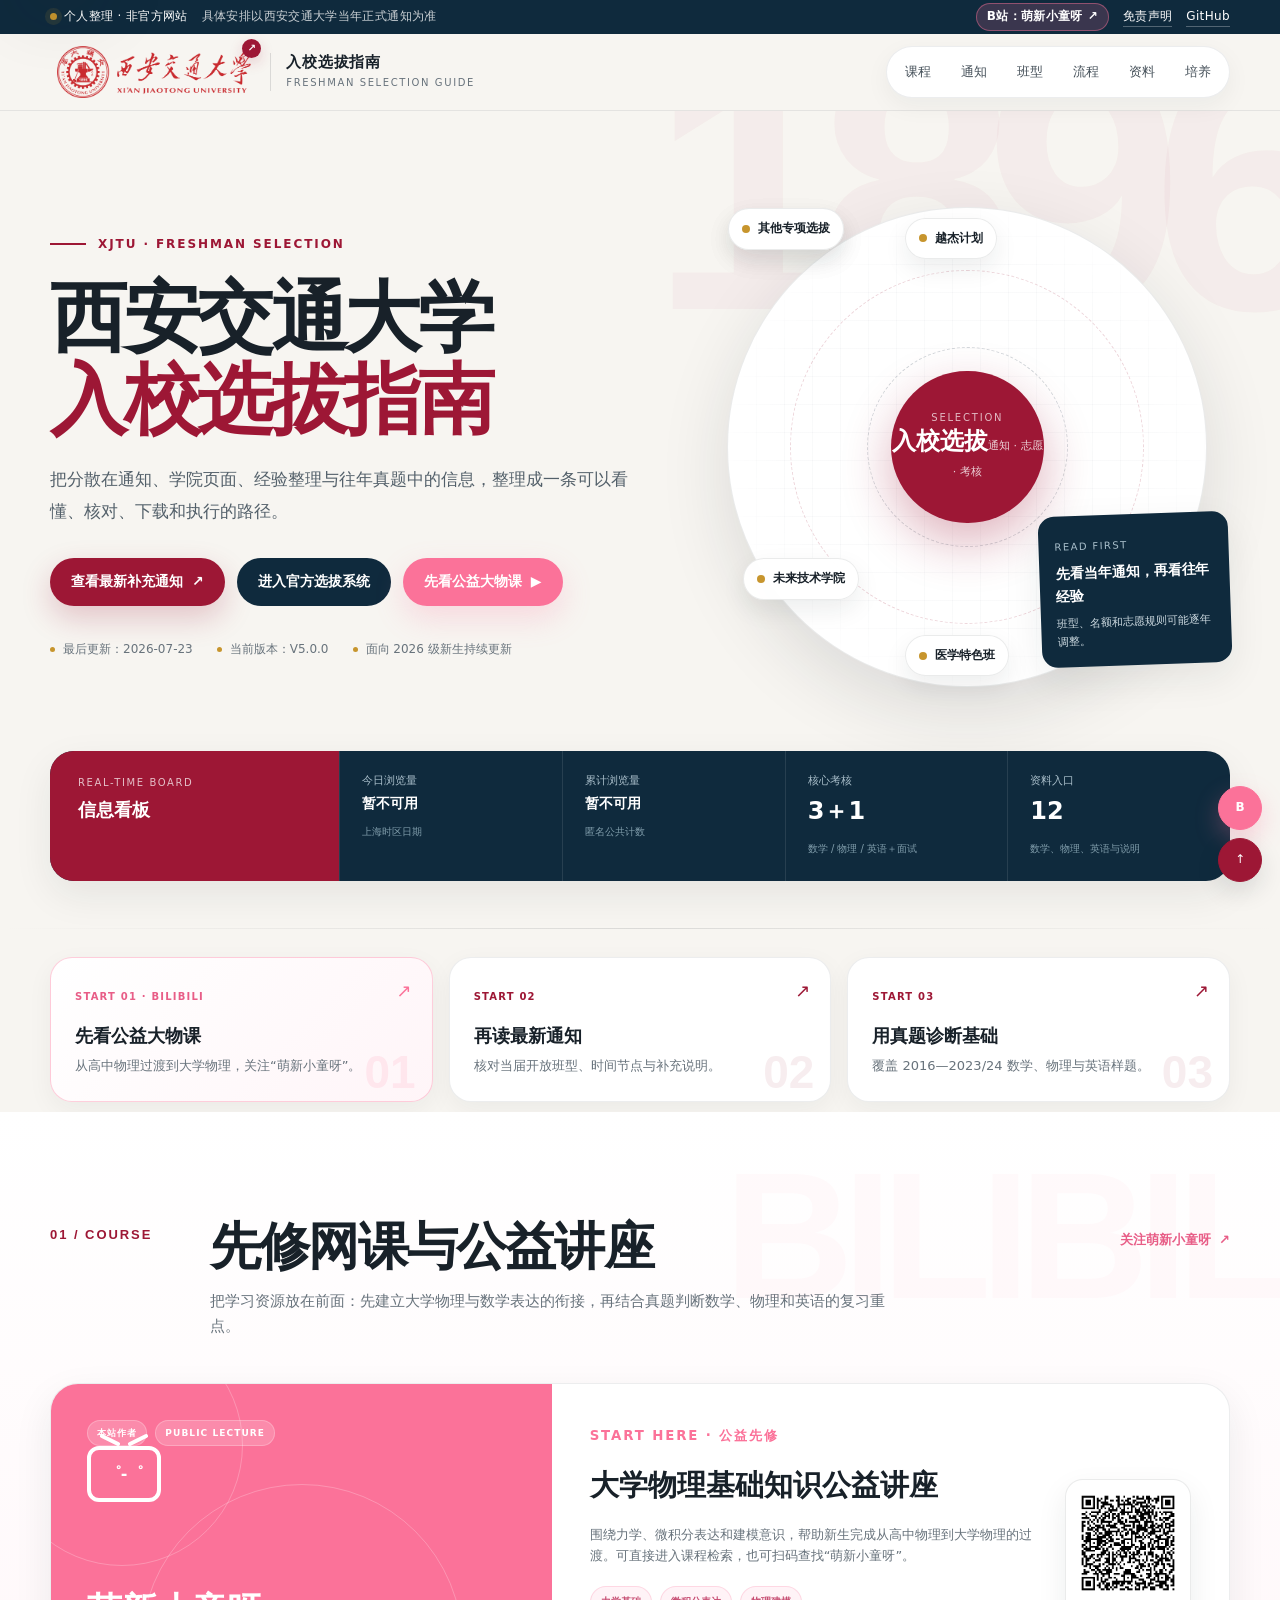
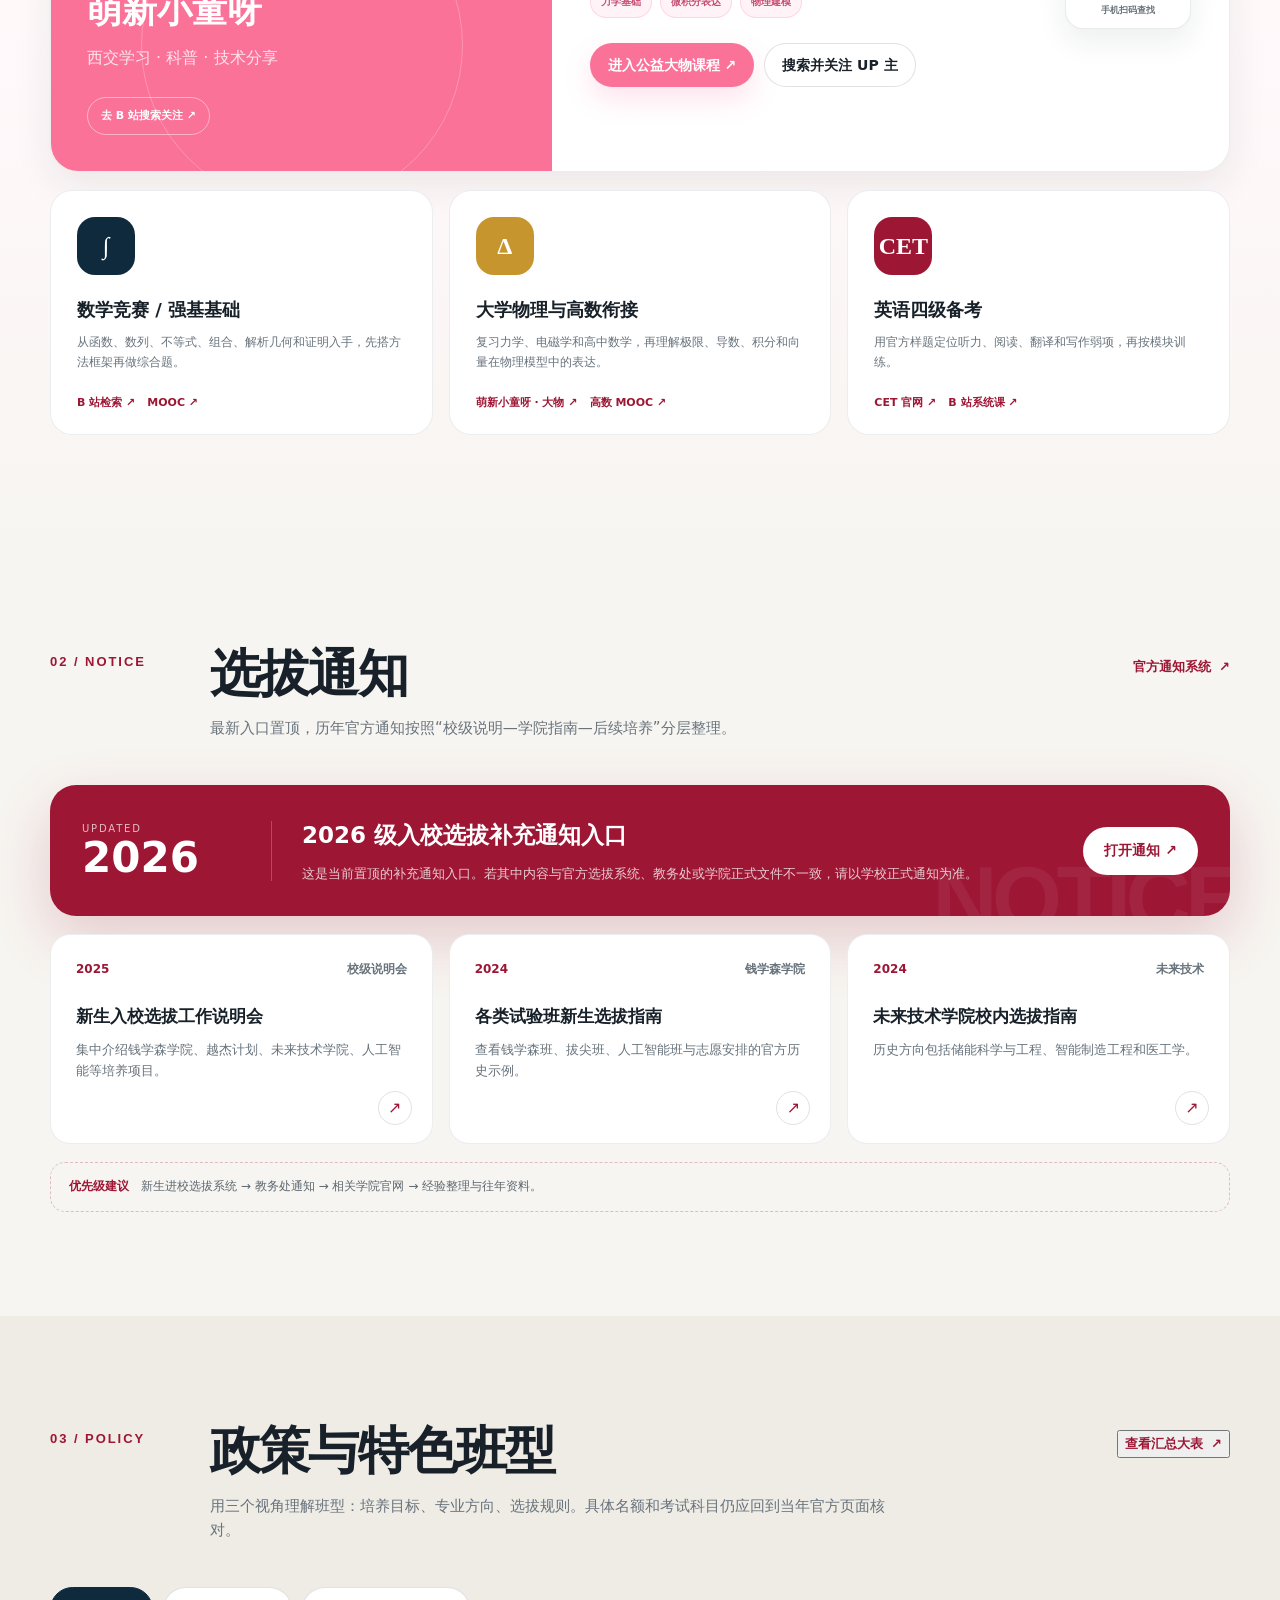
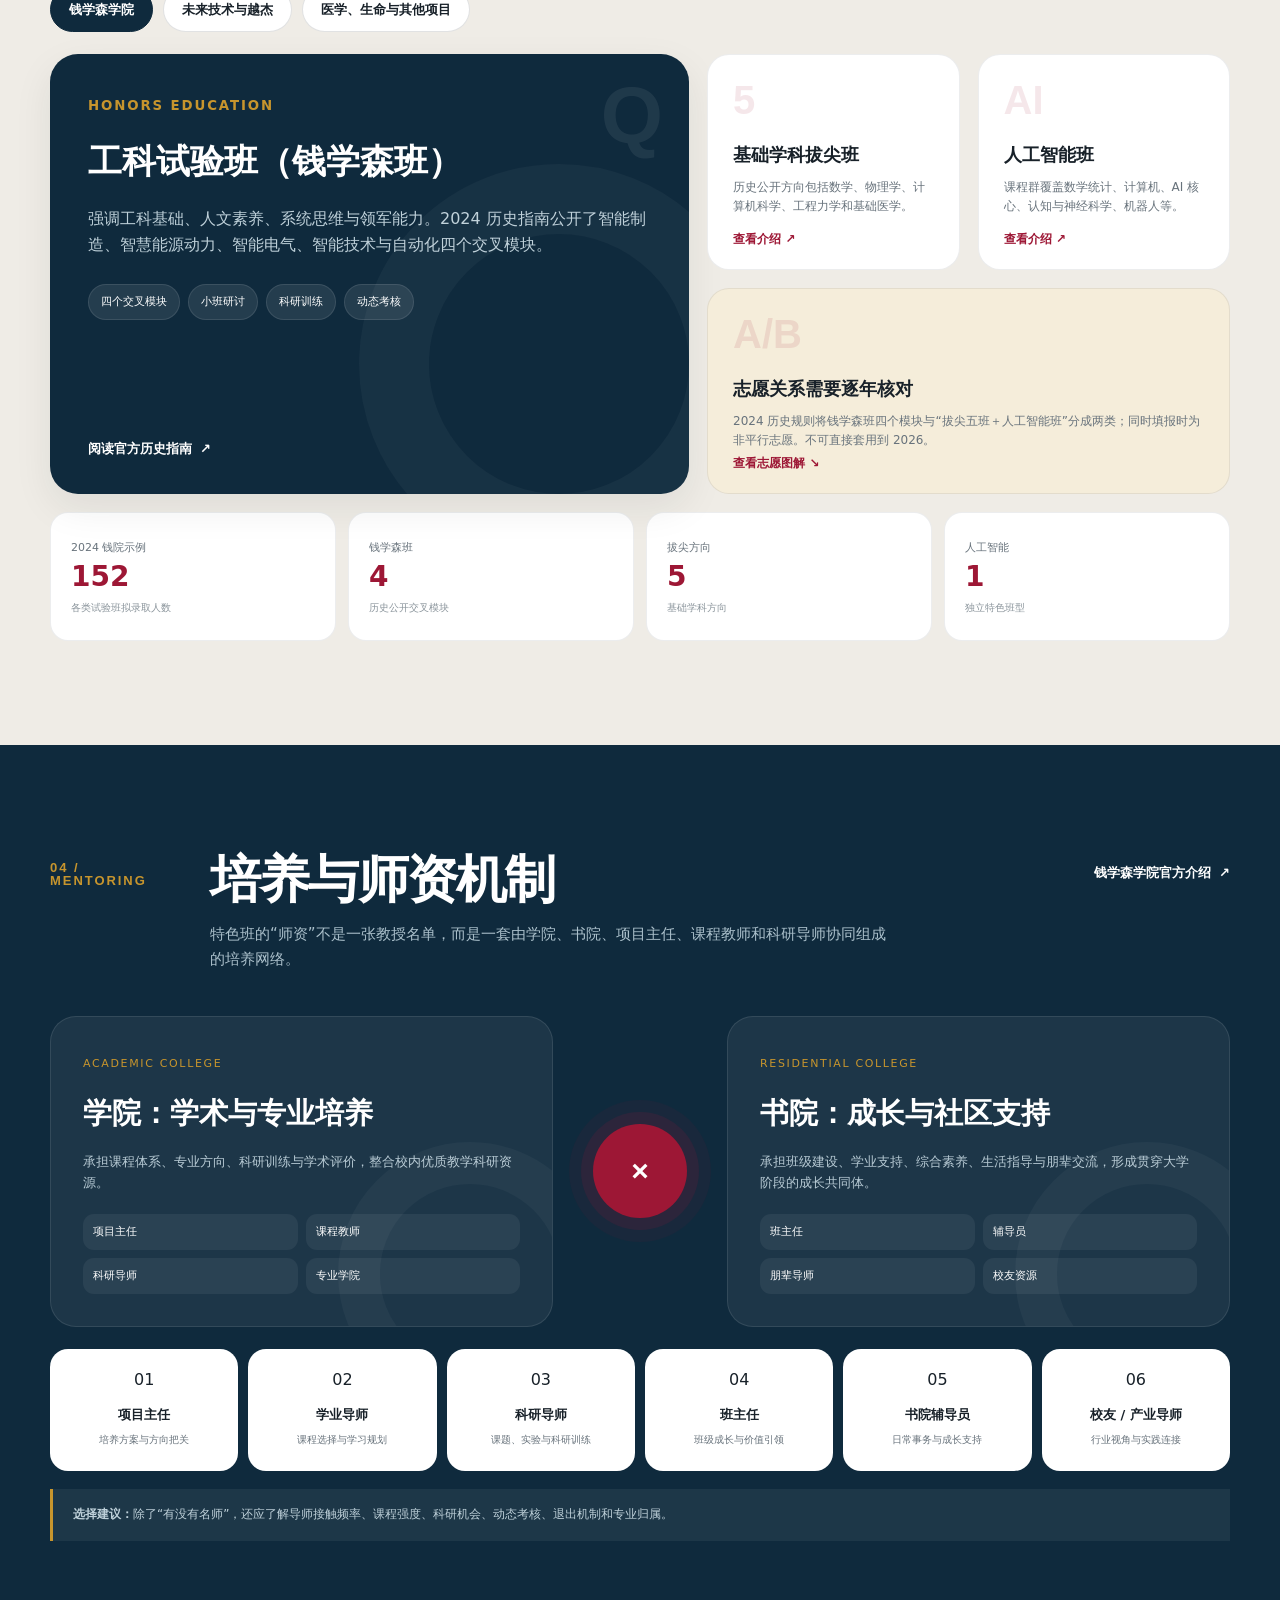
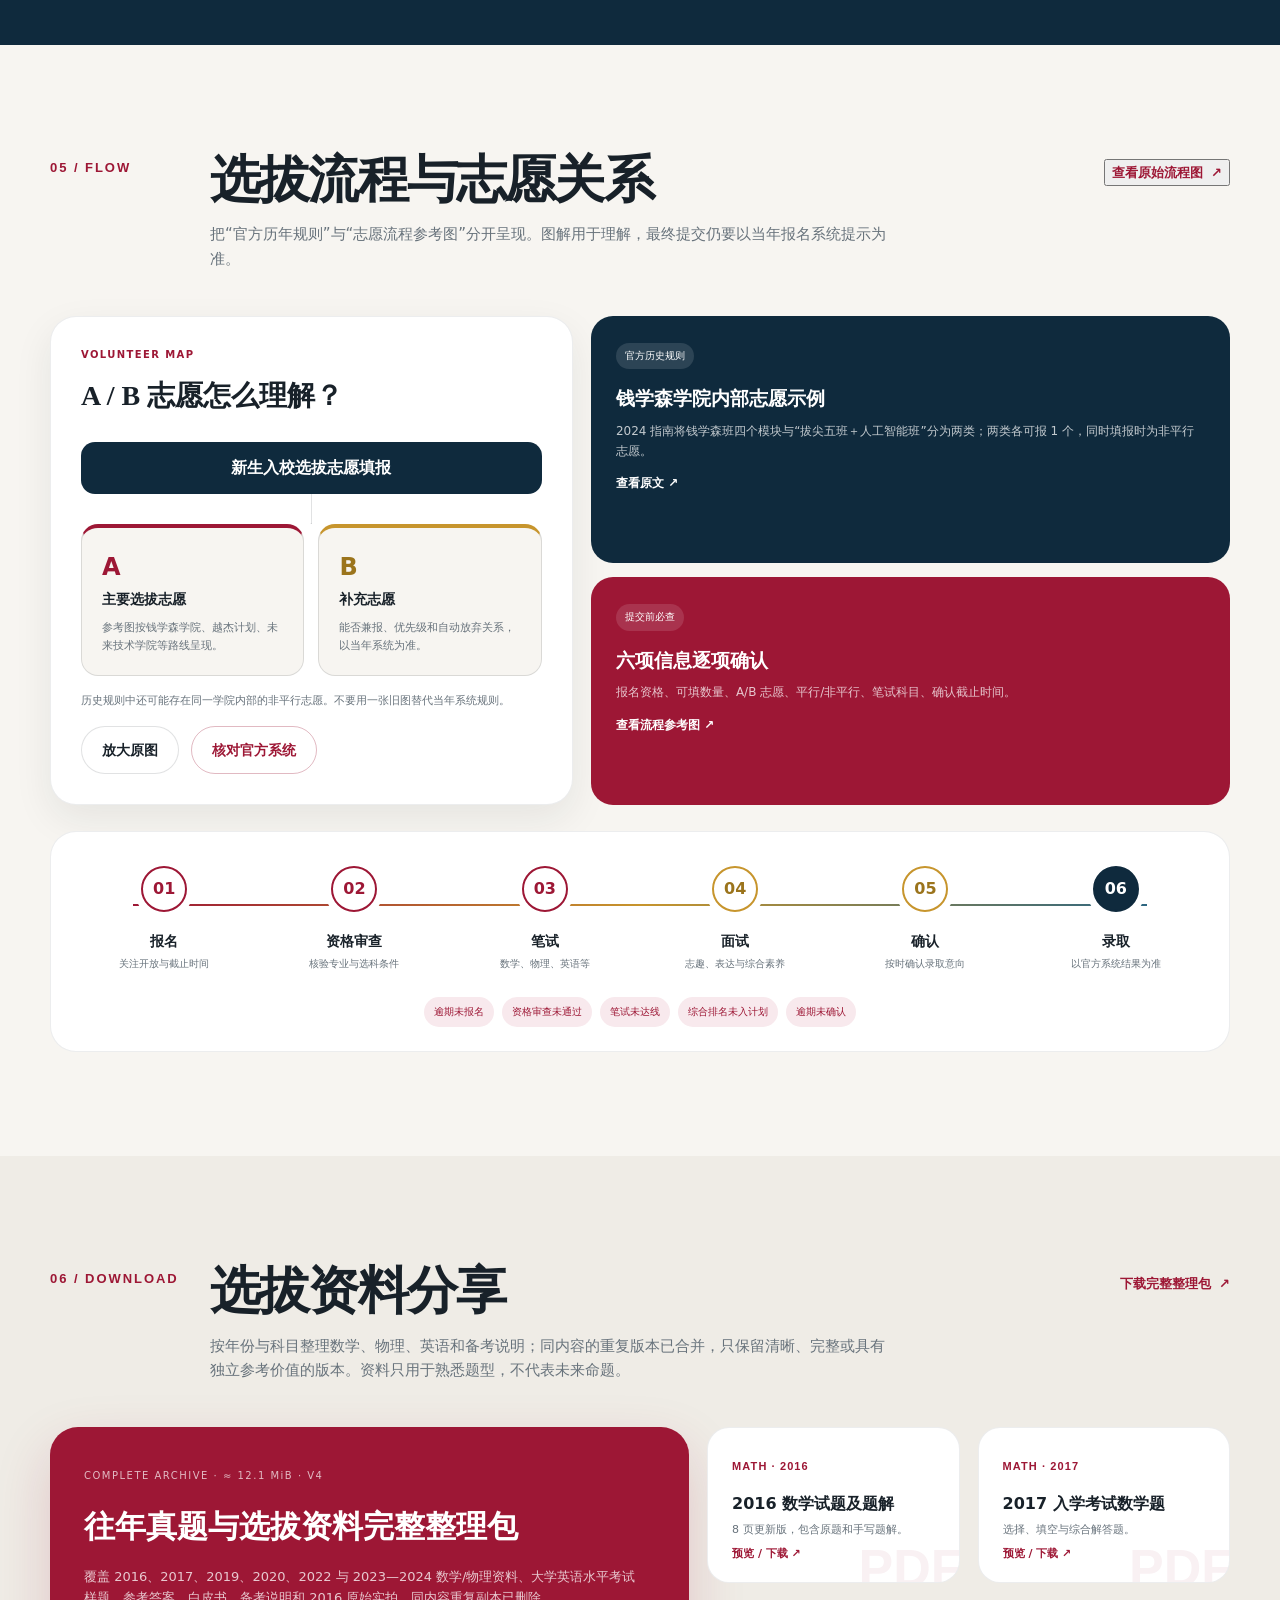
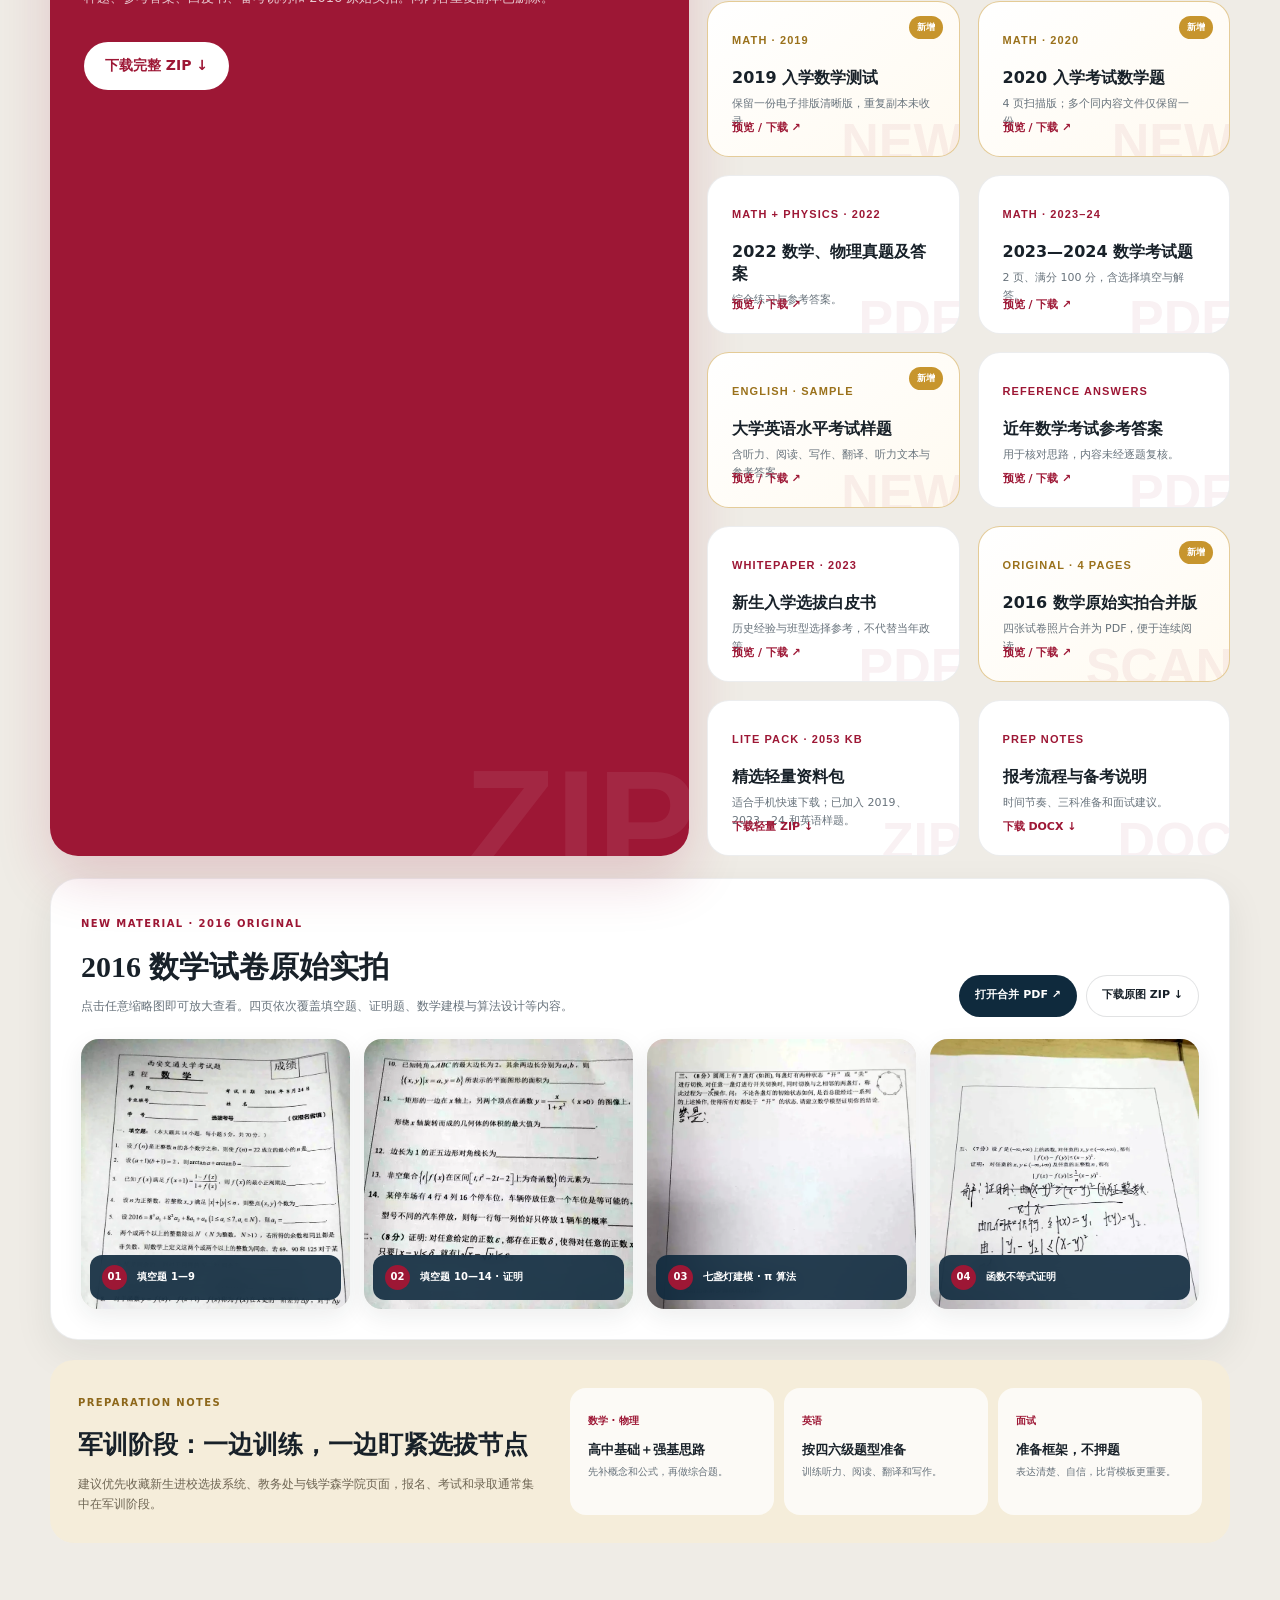
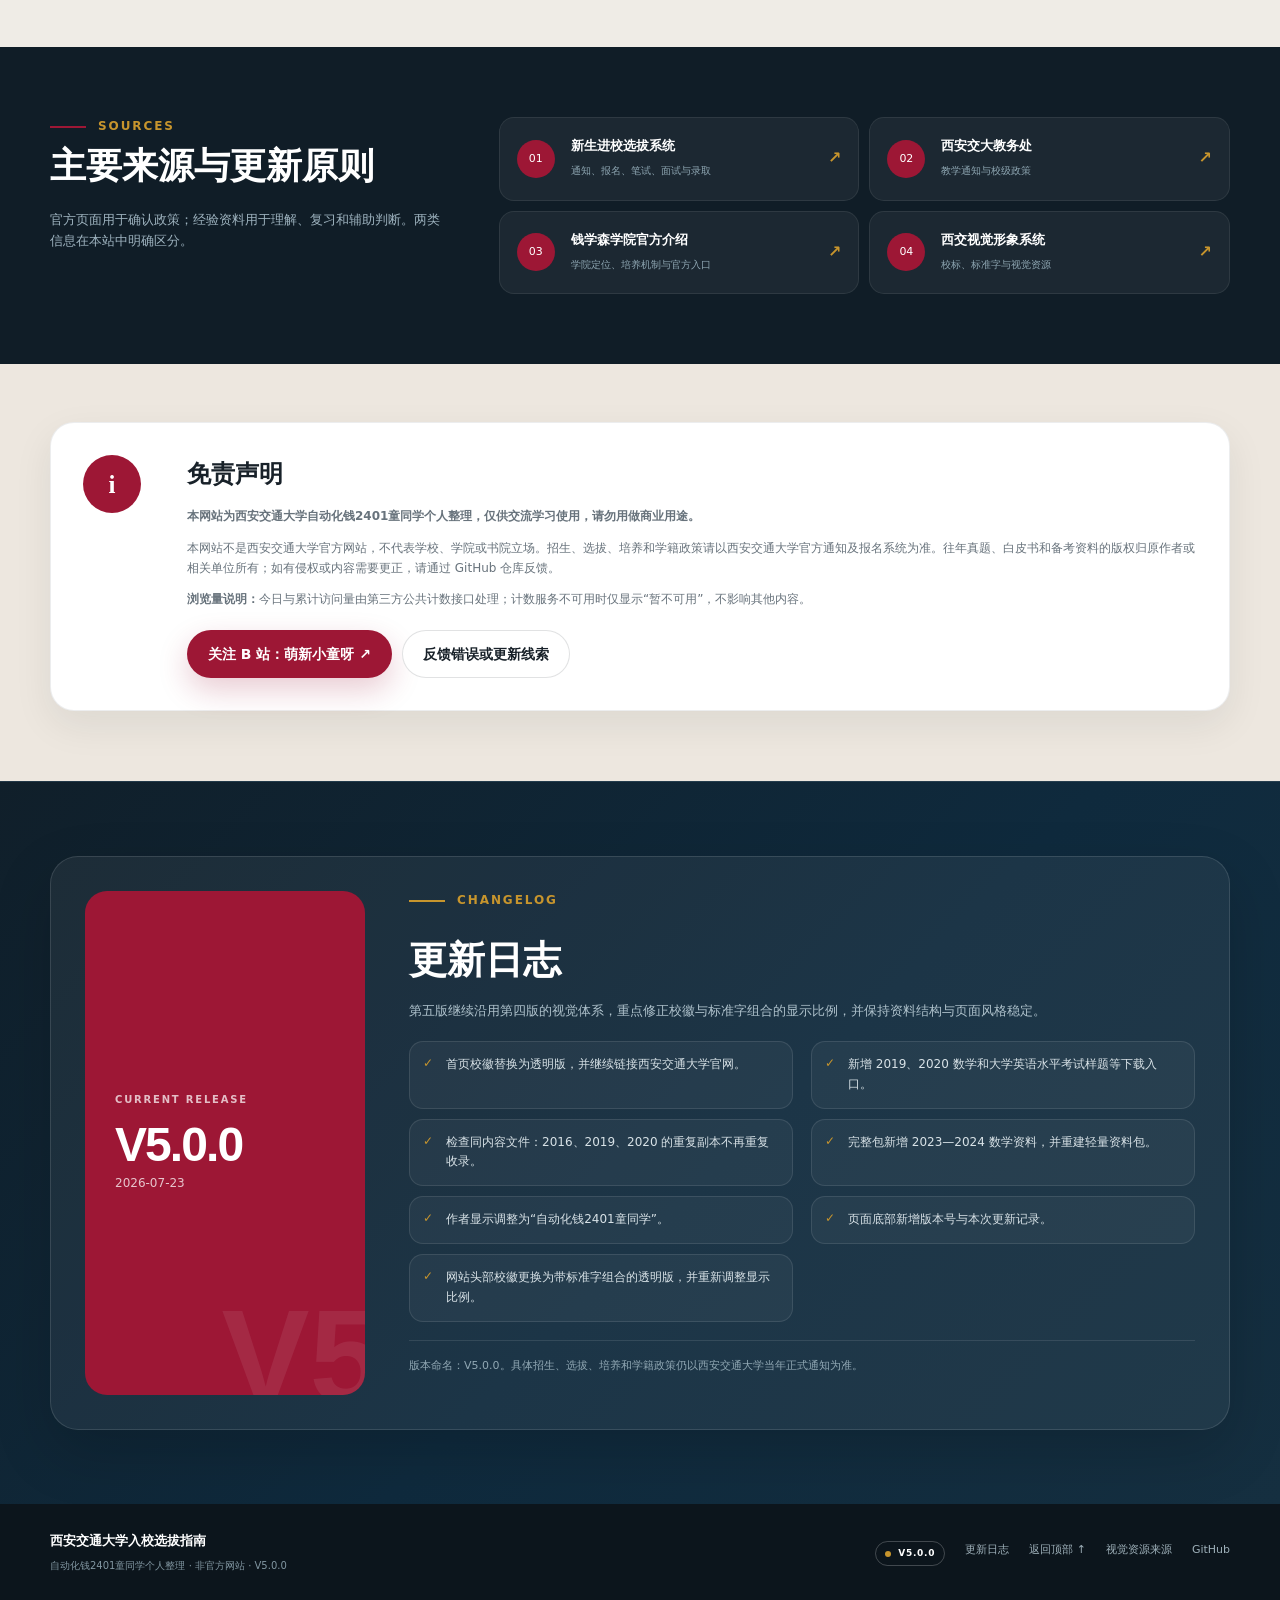
==== index.html @ c7ad0cdf "Add files via upload" ====
<!doctype html>
<html lang="zh-CN">
<head>
<meta charset="utf-8"/>
<meta content="width=device-width, initial-scale=1" name="viewport"/>
<meta content="#8d1530" name="theme-color"/>
<meta content="西安交通大学入校选拔个人整理站：官方通知、特色班型、选拔流程、往年真题、原始试卷实拍与网课资源。" name="description"/>
<meta content="index,follow" name="robots"/>
<meta content="西安交通大学入校选拔指南" property="og:title"/>
<meta content="把通知、班型、志愿关系、真题和学习资源整理成一张清晰地图。" property="og:description"/>
<meta content="website" property="og:type"/>
<meta content="https://hanwentong0624-bot.github.io/" property="og:url"/>
<link href="favicon.png" rel="icon" type="image/png"/>
<link href="apple-touch-icon.png" rel="apple-touch-icon"/>
<meta content="4.0.0" name="site-version"/>
<title>西安交通大学入校选拔指南</title>
<style>
:root{
  --red:#9d1735;--red-deep:#681022;--red-soft:#f8e9ed;
  --navy:#0f2a3d;--navy-2:#173c55;--blue:#2d6681;
  --gold:#c7952d;--gold-soft:#f5edda;
  --paper:#f7f5f1;--paper-2:#efece6;--white:#fff;
  --ink:#182129;--muted:#68737c;--line:rgba(24,33,41,.13);
  --shadow:0 24px 70px rgba(22,32,40,.12);
  --shadow-sm:0 14px 38px rgba(22,32,40,.08);
  --radius:26px;--radius-sm:16px;
  --container:min(1180px,calc(100vw - 40px));
}
*{box-sizing:border-box}
html{scroll-behavior:smooth;scroll-padding-top:92px}
body{margin:0;color:var(--ink);background:var(--paper);font-family:Inter,"PingFang SC","Microsoft YaHei",system-ui,-apple-system,sans-serif;line-height:1.65;-webkit-font-smoothing:antialiased}
a{color:inherit;text-decoration:none}button{font:inherit;color:inherit}img{max-width:100%;display:block}
::selection{background:var(--red);color:#fff}
.container{width:var(--container);margin-inline:auto}
.skip-link{position:fixed;z-index:9999;left:16px;top:-60px;background:#fff;padding:10px 14px;border-radius:10px;box-shadow:var(--shadow);transition:.2s}.skip-link:focus{top:16px}
.scroll-progress{position:fixed;z-index:1000;left:0;top:0;height:3px;width:0;background:var(--gold);box-shadow:0 0 16px rgba(199,149,45,.7)}
.utility-bar{background:var(--navy);color:rgba(255,255,255,.78);font-size:12px;letter-spacing:.03em}.utility-inner{min-height:34px;display:flex;align-items:center;justify-content:space-between;gap:20px}.utility-left,.utility-right{display:flex;align-items:center;gap:14px}.utility-badge{display:inline-flex;align-items:center;gap:7px;color:#fff}.utility-badge::before{content:"";width:7px;height:7px;border-radius:50%;background:var(--gold);box-shadow:0 0 0 5px rgba(199,149,45,.12)}.utility-bar a{color:#fff;border-bottom:1px solid rgba(255,255,255,.28)}
.site-header{position:sticky;top:0;z-index:900;background:rgba(247,245,241,.92);backdrop-filter:blur(18px);border-bottom:1px solid rgba(24,33,41,.08)}
.header-inner{height:76px;display:flex;align-items:center;justify-content:space-between;gap:28px}
.brand{display:flex;align-items:center;gap:12px;min-width:290px}.brand img{width:auto;height:52px}.brand-copy{padding-left:15px;border-left:1px solid var(--line);line-height:1.2}.brand-copy strong{display:block;font-size:15px;letter-spacing:.05em}.brand-copy span{font-size:10px;color:var(--muted);letter-spacing:.16em;text-transform:uppercase}
.main-nav{display:flex;align-items:center;gap:4px;padding:5px;background:#fff;border:1px solid rgba(24,33,41,.08);border-radius:999px;box-shadow:0 8px 24px rgba(24,33,41,.05)}.main-nav a{padding:9px 13px;border-radius:999px;color:#46515a;font-size:13px;transition:.2s}.main-nav a:hover,.main-nav a.active{background:var(--navy);color:#fff}
.nav-toggle{display:none;width:44px;height:44px;border:0;border-radius:50%;background:var(--navy);padding:12px;cursor:pointer}.nav-toggle span{display:block;height:2px;background:#fff;margin:4px 0;border-radius:99px}
.hero{position:relative;overflow:hidden;min-height:680px;padding:86px 0 48px;background:var(--paper)}
.hero::before{content:"1896";position:absolute;right:-3vw;top:-105px;font:900 clamp(180px,28vw,470px)/1 Arial,sans-serif;color:rgba(157,23,53,.035);letter-spacing:-.09em;pointer-events:none}
.hero::after{content:"";position:absolute;inset:auto 0 0;height:1px;background:linear-gradient(90deg,transparent,var(--line),transparent)}
.hero-layout{position:relative;display:grid;grid-template-columns:1.05fr .95fr;gap:74px;align-items:center}
.eyebrow{display:flex;align-items:center;gap:12px;color:var(--red);font-size:12px;font-weight:800;letter-spacing:.16em;text-transform:uppercase}.eyebrow::before{content:"";width:36px;height:2px;background:var(--red)}
.hero h1{margin:24px 0 22px;font-family:"STZhongsong","Songti SC","Noto Serif SC",serif;font-size:clamp(48px,6vw,82px);line-height:1.06;letter-spacing:-.045em;font-weight:800}.hero h1 span{display:block;color:var(--red);position:relative;width:max-content;max-width:100%}.hero h1 span::after{content:"";position:absolute;left:0;right:0;bottom:3px;height:10px;background:var(--gold-soft);z-index:-1;transform:skewX(-12deg)}
.hero-lead{max-width:650px;margin:0 0 30px;color:#53606a;font-size:17px;line-height:1.9}.hero-actions{display:flex;flex-wrap:wrap;gap:12px}.btn{display:inline-flex;align-items:center;justify-content:center;gap:9px;min-height:48px;padding:0 20px;border-radius:999px;border:1px solid transparent;font-size:14px;font-weight:800;transition:.22s;cursor:pointer}.btn:hover{transform:translateY(-2px)}.btn-primary{background:var(--red);color:#fff;box-shadow:0 12px 30px rgba(157,23,53,.22)}.btn-primary:hover{background:var(--red-deep)}.btn-dark{background:var(--navy);color:#fff}.btn-light{background:#fff;border-color:var(--line)}.btn-outline{border-color:rgba(157,23,53,.3);color:var(--red);background:transparent}
.hero-foot{display:flex;gap:24px;align-items:center;margin-top:34px;color:var(--muted);font-size:12px}.hero-foot span{display:flex;align-items:center;gap:8px}.hero-foot span::before{content:"";width:5px;height:5px;background:var(--gold);border-radius:50%}
.compass{position:relative;min-height:500px;display:grid;place-items:center}.compass-card{position:relative;width:min(480px,100%);aspect-ratio:1;border-radius:50%;background:#fff;border:1px solid rgba(24,33,41,.09);box-shadow:var(--shadow)}.compass-card::before,.compass-card::after{content:"";position:absolute;border-radius:50%;border:1px dashed rgba(157,23,53,.18);inset:13%}.compass-card::after{inset:29%;border-color:rgba(15,42,61,.18)}
.compass-grid{position:absolute;inset:0;border-radius:50%;overflow:hidden;background-image:linear-gradient(rgba(15,42,61,.025) 1px,transparent 1px),linear-gradient(90deg,rgba(15,42,61,.025) 1px,transparent 1px);background-size:28px 28px;mask-image:radial-gradient(circle,#000 55%,transparent 74%)}
.compass-core{position:absolute;inset:34%;z-index:3;display:grid;place-items:center;text-align:center;border-radius:50%;background:var(--red);color:#fff;box-shadow:0 20px 50px rgba(157,23,53,.32)}.compass-core small{display:block;font-size:10px;letter-spacing:.18em;opacity:.7}.compass-core strong{font-family:"STZhongsong","Songti SC",serif;font-size:24px;line-height:1.2}.compass-core em{font-style:normal;font-size:11px;opacity:.8}
.orbit-item{position:absolute;z-index:4;display:flex;align-items:center;gap:8px;background:rgba(255,255,255,.96);padding:10px 13px;border:1px solid rgba(24,33,41,.09);border-radius:999px;box-shadow:0 10px 25px rgba(24,33,41,.08);font-size:12px;font-weight:800;white-space:nowrap}.orbit-item i{width:8px;height:8px;border-radius:50%;background:var(--gold)}.orbit-item:nth-of-type(1){left:3%;top:22%}.orbit-item:nth-of-type(2){right:-2%;top:27%}.orbit-item:nth-of-type(3){right:4%;bottom:20%}.orbit-item:nth-of-type(4){left:3%;bottom:18%}.orbit-item:nth-of-type(5){left:37%;top:2%}.orbit-item:nth-of-type(6){left:37%;bottom:2%}
.compass-note{position:absolute;right:0;bottom:32px;z-index:6;width:190px;padding:16px;border-radius:16px;background:var(--navy);color:#fff;box-shadow:var(--shadow-sm);transform:rotate(-2deg)}.compass-note span{font-size:10px;color:#a9bfcb;letter-spacing:.14em}.compass-note strong{display:block;margin-top:4px;font-size:14px}.compass-note p{margin:6px 0 0;font-size:11px;color:#cbd8df}
.metrics{position:relative;margin-top:54px;display:grid;grid-template-columns:1.3fr repeat(4,1fr);background:var(--navy);color:#fff;border-radius:24px;overflow:hidden;box-shadow:var(--shadow-sm)}.metric-intro{padding:24px 28px;background:var(--red)}.metric-intro small{display:block;font-size:10px;letter-spacing:.16em;opacity:.72}.metric-intro strong{display:block;margin-top:3px;font-size:18px}.metric{padding:21px 22px;border-left:1px solid rgba(255,255,255,.1)}.metric span{display:block;font-size:11px;color:#a9beca}.metric strong{display:block;margin:2px 0;font-size:24px;font-variant-numeric:tabular-nums}.metric small{font-size:10px;color:#809dab}
.quick-start{padding:28px 0 10px}.quick-grid{display:grid;grid-template-columns:repeat(3,1fr);gap:16px}.quick-card{position:relative;min-height:138px;padding:24px;border-radius:22px;background:#fff;border:1px solid rgba(24,33,41,.08);box-shadow:0 8px 26px rgba(24,33,41,.05);overflow:hidden;transition:.25s}.quick-card:hover{transform:translateY(-4px);box-shadow:var(--shadow-sm)}.quick-card::after{content:"↗";position:absolute;right:20px;top:18px;color:var(--red);font-size:18px}.quick-no{font:900 46px/1 Arial;color:rgba(157,23,53,.08);position:absolute;right:16px;bottom:6px}.quick-card small{color:var(--red);font-size:10px;font-weight:800;letter-spacing:.12em}.quick-card strong{display:block;margin:12px 0 5px;font-size:18px}.quick-card p{margin:0;color:var(--muted);font-size:13px}
.section{padding:104px 0}.section.alt{background:var(--paper-2)}.section.dark{background:var(--navy);color:#fff}.section-head{display:grid;grid-template-columns:130px 1fr auto;gap:30px;align-items:start;margin-bottom:44px}.section-index{font:800 13px/1 Arial;letter-spacing:.15em;color:var(--red);padding-top:12px}.section.dark .section-index{color:var(--gold)}.section-title h2{margin:0;font-family:"STZhongsong","Songti SC",serif;font-size:clamp(34px,4vw,52px);line-height:1.2;letter-spacing:-.035em}.section-title p{max-width:680px;margin:12px 0 0;color:var(--muted);font-size:15px}.section.dark .section-title p{color:#abc0cb}.section-action{padding-top:10px}.text-link{display:inline-flex;align-items:center;gap:8px;color:var(--red);font-size:13px;font-weight:800}.section.dark .text-link{color:#fff}.text-link::after{content:"↗"}
.notice-feature{display:grid;grid-template-columns:190px 1fr auto;gap:30px;align-items:center;padding:32px;border-radius:var(--radius);background:var(--red);color:#fff;box-shadow:0 22px 60px rgba(157,23,53,.2);overflow:hidden;position:relative}.notice-feature::before{content:"NOTICE";position:absolute;right:-10px;bottom:-28px;font:900 90px/1 Arial;color:rgba(255,255,255,.06);letter-spacing:-.06em}.notice-date{border-right:1px solid rgba(255,255,255,.22)}.notice-date small{display:block;font-size:10px;letter-spacing:.18em;opacity:.7}.notice-date strong{font-size:42px;line-height:1}.notice-feature h3{margin:0 0 8px;font-size:23px}.notice-feature p{margin:0;max-width:720px;color:rgba(255,255,255,.78);font-size:13px}.notice-feature .btn{background:#fff;color:var(--red);white-space:nowrap}
.notice-list{display:grid;grid-template-columns:repeat(3,1fr);gap:16px;margin-top:18px}.notice-card{position:relative;padding:25px;border-radius:20px;background:#fff;border:1px solid rgba(24,33,41,.08);min-height:210px;transition:.22s}.notice-card:hover{transform:translateY(-3px);box-shadow:var(--shadow-sm)}.notice-card time{display:flex;align-items:center;justify-content:space-between;color:var(--red);font-weight:900;font-size:12px}.notice-card time span{color:var(--muted);font-weight:600}.notice-card h3{margin:24px 0 10px;font-size:17px;line-height:1.45}.notice-card p{margin:0;color:var(--muted);font-size:13px}.notice-card .arrow{position:absolute;right:20px;bottom:18px;width:34px;height:34px;border:1px solid var(--line);border-radius:50%;display:grid;place-items:center;color:var(--red)}
.notice-source{display:flex;align-items:center;gap:12px;margin-top:18px;padding:14px 18px;border:1px dashed rgba(157,23,53,.25);border-radius:15px;color:#5d6870;font-size:12px}.notice-source strong{color:var(--red);white-space:nowrap}
.policy-tabs{display:flex;gap:10px;margin-bottom:22px;flex-wrap:wrap}.tab-btn{border:1px solid var(--line);background:#fff;padding:11px 18px;border-radius:999px;font-size:13px;font-weight:800;cursor:pointer;transition:.2s}.tab-btn:hover,.tab-btn.active{background:var(--navy);border-color:var(--navy);color:#fff}.tab-panel[hidden]{display:none}
.policy-layout{display:grid;grid-template-columns:1.1fr .9fr;gap:18px}.policy-hero{position:relative;min-height:440px;padding:38px;border-radius:28px;background:var(--navy);color:#fff;overflow:hidden;box-shadow:var(--shadow-sm)}.policy-hero::after{content:"";position:absolute;width:260px;height:260px;border:70px solid rgba(255,255,255,.035);border-radius:50%;right:-70px;bottom:-70px}.policy-code{font:900 80px/1 Arial;color:rgba(255,255,255,.07);position:absolute;right:26px;top:22px}.policy-hero small{color:var(--gold);font-weight:800;letter-spacing:.14em}.policy-hero h3{font-family:"STZhongsong","Songti SC",serif;font-size:34px;margin:15px 0 12px}.policy-hero p{max-width:620px;color:#bed0d9}.pill-row{display:flex;flex-wrap:wrap;gap:8px;margin-top:25px}.pill{padding:8px 12px;border-radius:999px;background:rgba(255,255,255,.09);border:1px solid rgba(255,255,255,.1);font-size:11px}.policy-hero .text-link{position:absolute;left:38px;bottom:35px;color:#fff}
.policy-side{display:grid;grid-template-columns:1fr 1fr;gap:18px}.policy-mini{position:relative;padding:25px;border-radius:22px;background:#fff;border:1px solid rgba(24,33,41,.08);min-height:210px;overflow:hidden}.policy-mini:nth-child(3){grid-column:1/-1;min-height:200px;background:var(--gold-soft)}.policy-mini .num{font:900 40px/1 Arial;color:rgba(157,23,53,.1)}.policy-mini h4{font-size:18px;margin:17px 0 8px}.policy-mini p{margin:0;color:var(--muted);font-size:12px}.policy-mini a{position:absolute;bottom:20px;left:25px;color:var(--red);font-size:12px;font-weight:800}
.policy-stats{display:grid;grid-template-columns:repeat(4,1fr);gap:12px;margin-top:18px}.policy-stat{background:#fff;border:1px solid rgba(24,33,41,.08);border-radius:18px;padding:20px}.policy-stat span{color:var(--muted);font-size:11px}.policy-stat strong{display:block;font-size:28px;color:var(--red);line-height:1.2}.policy-stat small{font-size:10px;color:#8a949b}
.dual-college{display:grid;grid-template-columns:1fr 130px 1fr;align-items:center;gap:22px}.college-card{min-height:270px;padding:32px;border-radius:26px;background:rgba(255,255,255,.06);border:1px solid rgba(255,255,255,.1);position:relative;overflow:hidden}.college-card::after{content:"";position:absolute;right:-50px;bottom:-80px;width:180px;height:180px;border-radius:50%;border:42px solid rgba(255,255,255,.035)}.college-card small{color:var(--gold);font-size:11px;letter-spacing:.15em}.college-card h3{font-family:"STZhongsong","Songti SC",serif;font-size:29px;margin:15px 0 10px}.college-card p{color:#b7cad4;font-size:13px}.college-list{display:grid;grid-template-columns:1fr 1fr;gap:8px;margin-top:20px}.college-list span{padding:9px 10px;border-radius:11px;background:rgba(255,255,255,.06);font-size:11px}.dual-x{width:94px;height:94px;margin:auto;border-radius:50%;display:grid;place-items:center;background:var(--red);font:900 30px/1 Arial;box-shadow:0 0 0 12px rgba(157,23,53,.15),0 0 0 24px rgba(157,23,53,.07)}
.mentor-network{display:grid;grid-template-columns:repeat(6,1fr);gap:10px;margin-top:22px}.mentor-node{min-height:122px;padding:18px 14px;border-radius:18px;background:#fff;color:var(--ink);text-align:center}.mentor-node svg{width:28px;height:28px;color:var(--red)}.mentor-node strong{display:block;margin-top:10px;font-size:13px}.mentor-node small{color:var(--muted);font-size:10px}.mentor-caption{margin-top:18px;padding:16px 20px;border-left:3px solid var(--gold);background:rgba(255,255,255,.06);color:#bed0d9;font-size:12px}
.flow-top{display:grid;grid-template-columns:.9fr 1.1fr;gap:18px}.volunteer-diagram{padding:30px;border-radius:26px;background:#fff;border:1px solid rgba(24,33,41,.08);box-shadow:var(--shadow-sm)}.diagram-label{font-size:10px;color:var(--red);font-weight:900;letter-spacing:.14em}.diagram-title{font-family:"STZhongsong","Songti SC",serif;font-size:28px;margin:10px 0 22px}.volunteer-root{text-align:center;padding:13px;border-radius:14px;background:var(--navy);color:#fff;font-weight:800}.branch-line{height:30px;width:1px;background:var(--line);margin:auto;position:relative}.branch-line::after{content:"";position:absolute;left:50%;bottom:0;transform:translateX(-50%);width:68%;height:1px;background:var(--line)}.branch-cards{display:grid;grid-template-columns:1fr 1fr;gap:14px}.branch-card{padding:20px;border-radius:17px;border:1px solid var(--line);background:var(--paper);position:relative}.branch-card:first-child{border-top:4px solid var(--red)}.branch-card:last-child{border-top:4px solid var(--gold)}.branch-card b{font-size:24px;color:var(--red)}.branch-card:last-child b{color:#9b741c}.branch-card strong{display:block;font-size:14px}.branch-card p{margin:8px 0 0;font-size:11px;color:var(--muted)}.diagram-note{margin-top:16px;color:var(--muted);font-size:11px}.diagram-actions{display:flex;gap:12px;margin-top:16px}
.flow-evidence{display:grid;gap:14px}.evidence-card{padding:25px;border-radius:22px;background:var(--navy);color:#fff;min-height:178px}.evidence-card.light{background:var(--red)}.evidence-card .badge{display:inline-block;padding:5px 9px;border-radius:999px;background:rgba(255,255,255,.12);font-size:10px}.evidence-card h3{margin:14px 0 7px;font-size:19px}.evidence-card p{margin:0;color:rgba(255,255,255,.75);font-size:12px}.evidence-card a,.evidence-card button{display:inline-block;margin-top:13px;color:#fff;background:none;border:0;padding:0;font-size:12px;font-weight:800;cursor:pointer}
.process-track{position:relative;margin-top:26px;padding:34px 22px 24px;border-radius:26px;background:#fff;border:1px solid rgba(24,33,41,.08);overflow:hidden}.process-track::before{content:"";position:absolute;left:7%;right:7%;top:72px;height:2px;background:linear-gradient(90deg,var(--red),var(--gold),var(--blue))}.process-grid{position:relative;z-index:2;display:grid;grid-template-columns:repeat(6,1fr);gap:8px}.process-step{text-align:center}.process-dot{width:46px;height:46px;margin:auto;border-radius:50%;display:grid;place-items:center;background:#fff;border:2px solid var(--red);color:var(--red);font-weight:900;box-shadow:0 0 0 7px #fff}.process-step:nth-child(4) .process-dot,.process-step:nth-child(5) .process-dot{border-color:var(--gold);color:#9b741c}.process-step:nth-child(6) .process-dot{background:var(--navy);border-color:var(--navy);color:#fff}.process-step strong{display:block;margin-top:18px;font-size:14px}.process-step small{display:block;margin:3px auto 0;max-width:125px;color:var(--muted);font-size:10px}.risk-row{display:flex;justify-content:center;gap:8px;flex-wrap:wrap;margin-top:24px}.risk-row span{font-size:10px;padding:7px 10px;border-radius:999px;background:var(--red-soft);color:var(--red)}
.download-feature{display:grid;grid-template-columns:1.1fr .9fr;gap:18px}.bundle-card{position:relative;min-height:330px;padding:34px;border-radius:28px;background:var(--red);color:#fff;overflow:hidden;box-shadow:0 22px 55px rgba(157,23,53,.18)}.bundle-card::after{content:"ZIP";position:absolute;right:-8px;bottom:-42px;font:900 150px/1 Arial;color:rgba(255,255,255,.07)}.bundle-card small{letter-spacing:.15em;font-size:10px;color:rgba(255,255,255,.7)}.bundle-card h3{font-family:"STZhongsong","Songti SC",serif;font-size:31px;margin:14px 0 12px}.bundle-card p{max-width:560px;color:rgba(255,255,255,.76);font-size:13px}.bundle-card .btn{margin-top:20px;background:#fff;color:var(--red)}.file-stack{display:grid;grid-template-columns:1fr 1fr;gap:18px}.file-card{position:relative;padding:24px;border-radius:22px;background:#fff;border:1px solid rgba(24,33,41,.08);min-height:156px;overflow:hidden;transition:.22s}.file-card:hover{transform:translateY(-3px);box-shadow:var(--shadow-sm)}.file-type{font:900 11px/1 Arial;letter-spacing:.1em;color:var(--red)}.file-card h4{margin:15px 0 6px;font-size:16px;line-height:1.35}.file-card p{margin:0;color:var(--muted);font-size:11px}.file-card a{position:absolute;left:24px;bottom:19px;color:var(--red);font-size:11px;font-weight:900}.file-card::after{content:attr(data-ext);position:absolute;right:-4px;bottom:-12px;font:900 52px/1 Arial;color:rgba(157,23,53,.06)}
.prep-guide{margin-top:20px;padding:28px;border-radius:24px;background:var(--gold-soft);display:grid;grid-template-columns:.85fr 1.15fr;gap:25px}.prep-intro small{color:#8d671a;font-size:10px;font-weight:900;letter-spacing:.14em}.prep-intro h3{font-family:"STZhongsong","Songti SC",serif;font-size:25px;margin:10px 0}.prep-intro p{margin:0;color:#6f6654;font-size:12px}.prep-cards{display:grid;grid-template-columns:repeat(3,1fr);gap:10px}.prep-card{padding:18px;border-radius:16px;background:rgba(255,255,255,.75)}.prep-card span{font-size:10px;color:var(--red);font-weight:900}.prep-card strong{display:block;margin:7px 0 4px;font-size:13px}.prep-card p{margin:0;color:var(--muted);font-size:10px}
.creator{display:grid;grid-template-columns:.85fr 1.15fr;min-height:330px;border-radius:28px;overflow:hidden;background:#fff;border:1px solid rgba(24,33,41,.08);box-shadow:var(--shadow-sm)}.creator-art{position:relative;padding:36px;background:#fb7299;color:#fff;overflow:hidden}.creator-art::before,.creator-art::after{content:"";position:absolute;border:1px solid rgba(255,255,255,.24);border-radius:50%;width:240px;height:240px;left:-50px;top:-60px}.creator-art::after{width:320px;height:320px;left:90px;top:100px}.bili-mark{position:relative;z-index:2;width:74px;height:56px;border:4px solid #fff;border-radius:12px;display:grid;place-items:center;font-weight:900}.bili-mark::before,.bili-mark::after{content:"";position:absolute;top:-12px;width:22px;height:4px;background:#fff;border-radius:99px}.bili-mark::before{left:8px;transform:rotate(26deg)}.bili-mark::after{right:8px;transform:rotate(-26deg)}.creator-art h3{position:relative;z-index:2;font-size:35px;margin:80px 0 5px}.creator-art p{position:relative;z-index:2;margin:0;opacity:.8}.creator-copy{padding:38px}.creator-copy small{color:#fb7299;font-weight:900;letter-spacing:.14em}.creator-copy h3{font-family:"STZhongsong","Songti SC",serif;font-size:29px;margin:14px 0}.creator-copy p{color:var(--muted);font-size:13px}.creator-actions{display:flex;gap:10px;flex-wrap:wrap;margin-top:25px}.creator-actions .btn-primary{background:#fb7299;box-shadow:0 12px 28px rgba(251,114,153,.2)}
.course-grid{display:grid;grid-template-columns:repeat(3,1fr);gap:16px;margin-top:18px}.course-card{padding:26px;border-radius:22px;background:#fff;border:1px solid rgba(24,33,41,.08);min-height:245px;position:relative}.course-symbol{width:58px;height:58px;border-radius:18px;display:grid;place-items:center;background:var(--navy);color:#fff;font:700 24px/1 Georgia,serif}.course-card:nth-child(2) .course-symbol{background:var(--gold)}.course-card:nth-child(3) .course-symbol{background:var(--red)}.course-card h3{margin:20px 0 9px;font-size:18px}.course-card p{margin:0;color:var(--muted);font-size:12px}.course-links{position:absolute;left:26px;right:26px;bottom:22px;display:flex;gap:12px;flex-wrap:wrap}.course-links a{font-size:11px;color:var(--red);font-weight:800}
.source-band{background:#101d27;color:#fff;padding:70px 0}.source-layout{display:grid;grid-template-columns:.7fr 1.3fr;gap:55px}.source-intro h2{font-family:"STZhongsong","Songti SC",serif;font-size:36px;margin:0 0 12px}.source-intro p{color:#9eb3bf;font-size:13px}.source-list{display:grid;grid-template-columns:1fr 1fr;gap:10px}.source-link{display:grid;grid-template-columns:42px 1fr auto;align-items:center;gap:12px;padding:17px;border-radius:15px;background:rgba(255,255,255,.05);border:1px solid rgba(255,255,255,.08);transition:.2s}.source-link:hover{background:rgba(255,255,255,.09)}.source-link span{width:38px;height:38px;border-radius:50%;display:grid;place-items:center;background:var(--red);font-size:11px}.source-link strong{display:block;font-size:13px}.source-link small{color:#8fa7b3;font-size:10px}.source-link b{color:var(--gold)}
.disclaimer{padding:58px 0 70px;background:#ede7df}.disclaimer-card{display:grid;grid-template-columns:80px 1fr;gap:24px;padding:32px;border-radius:24px;background:#fff;border:1px solid rgba(24,33,41,.08);box-shadow:var(--shadow-sm)}.disclaimer-icon{width:58px;height:58px;border-radius:50%;display:grid;place-items:center;background:var(--red);color:#fff;font:800 25px/1 Georgia}.disclaimer-card h2{margin:0 0 10px;font-size:24px}.disclaimer-main{font-weight:800;color:var(--red)}.disclaimer-card p{font-size:12px;color:var(--muted)}.disclaimer-actions{display:flex;flex-wrap:wrap;gap:10px;margin-top:20px}
.site-footer{background:#0c151c;color:#fff;padding:26px 0}.footer-inner{display:flex;align-items:center;justify-content:space-between;gap:20px}.footer-brand strong{display:block;font-size:13px}.footer-brand span{font-size:10px;color:#8196a1}.footer-links{display:flex;gap:20px;font-size:11px;color:#9eb0b9}
.floating-rail{position:fixed;z-index:700;right:18px;bottom:18px;display:grid;gap:8px}.float-btn{width:44px;height:44px;border-radius:50%;display:grid;place-items:center;background:#fff;border:1px solid var(--line);box-shadow:0 10px 25px rgba(24,33,41,.12);font-size:12px;cursor:pointer}.float-btn.primary{background:var(--red);color:#fff;border-color:var(--red)}
.image-modal{width:min(1120px,94vw);max-height:92vh;border:0;padding:14px;border-radius:22px;background:#fff;box-shadow:0 30px 100px rgba(0,0,0,.3)}.image-modal::backdrop{background:rgba(10,20,28,.75);backdrop-filter:blur(5px)}.image-modal img{width:100%;max-height:80vh;object-fit:contain;border-radius:14px}.image-modal p{margin:10px 6px 0;color:var(--muted);font-size:12px}.modal-close{position:absolute;right:23px;top:22px;width:40px;height:40px;border:0;border-radius:50%;background:#fff;box-shadow:0 5px 15px rgba(0,0,0,.18);cursor:pointer;font-size:22px}
.reveal{opacity:0;transform:translateY(22px);transition:opacity .7s ease,transform .7s ease}.reveal.visible{opacity:1;transform:none}
@media(max-width:1000px){
  .main-nav{position:fixed;left:20px;right:20px;top:84px;display:none;flex-direction:column;align-items:stretch;border-radius:20px;padding:12px;box-shadow:var(--shadow)}.main-nav.open{display:flex}.main-nav a{text-align:center;padding:12px}.nav-toggle{display:block}.brand-copy{display:none}
  .hero-layout{grid-template-columns:1fr;gap:30px}.hero{padding-top:65px}.compass{min-height:420px}.compass-card{width:min(430px,90vw)}.metrics{grid-template-columns:repeat(4,1fr)}.metric-intro{grid-column:1/-1}.metric:first-of-type{border-left:0}
  .section-head{grid-template-columns:90px 1fr}.section-action{display:none}.notice-feature{grid-template-columns:140px 1fr}.notice-feature .btn{grid-column:2;width:max-content}.notice-list{grid-template-columns:1fr 1fr}.notice-card:last-child{grid-column:1/-1}
  .policy-layout,.download-feature,.prep-guide,.creator,.source-layout,.flow-top{grid-template-columns:1fr}.policy-side{grid-template-columns:1fr 1fr}.dual-college{grid-template-columns:1fr}.dual-x{height:66px;width:66px}.mentor-network{grid-template-columns:repeat(3,1fr)}.file-stack{grid-template-columns:repeat(2,1fr)}
}
@media(max-width:700px){
  :root{--container:min(100% - 28px,1180px);--radius:22px}.utility-right{display:none}.utility-inner{justify-content:center;text-align:center}.header-inner{height:68px}.brand img{width:auto;height:40px}.hero{min-height:auto;padding:52px 0 30px}.hero::before{font-size:220px;top:10px}.hero h1{font-size:46px}.hero-lead{font-size:15px}.hero-actions{display:grid}.btn{width:100%}.hero-foot{flex-direction:column;align-items:flex-start;gap:6px}.compass{min-height:350px}.compass-card{width:340px}.orbit-item{font-size:9px;padding:7px 9px}.compass-core strong{font-size:20px}.compass-note{display:none}.metrics{grid-template-columns:1fr 1fr;margin-top:30px}.metric{border-left:0;border-top:1px solid rgba(255,255,255,.1)}.metric:nth-child(even){border-left:1px solid rgba(255,255,255,.1)}.quick-grid{grid-template-columns:1fr}.section{padding:72px 0}.section-head{grid-template-columns:1fr;gap:10px;margin-bottom:30px}.section-index{padding:0}.section-title h2{font-size:36px}
  .notice-feature{grid-template-columns:1fr;padding:25px}.notice-date{border-right:0;border-bottom:1px solid rgba(255,255,255,.2);padding-bottom:15px}.notice-feature .btn{grid-column:auto;width:100%}.notice-list{grid-template-columns:1fr}.notice-card:last-child{grid-column:auto}
  .policy-layout,.policy-side,.policy-stats{grid-template-columns:1fr}.policy-hero{min-height:430px;padding:27px}.policy-hero h3{font-size:28px}.policy-hero .text-link{left:27px}.policy-mini:nth-child(3){grid-column:auto}.policy-stats{grid-template-columns:1fr 1fr}.college-list{grid-template-columns:1fr}.mentor-network{grid-template-columns:1fr 1fr}.process-track{padding:25px 20px}.process-track::before{left:42px;right:auto;top:50px;bottom:50px;width:2px;height:auto;background:linear-gradient(var(--red),var(--gold),var(--blue))}.process-grid{grid-template-columns:1fr;gap:22px}.process-step{display:grid;grid-template-columns:48px 1fr;text-align:left;align-items:center;column-gap:15px}.process-dot{grid-row:1/3;margin:0;box-shadow:0 0 0 6px #fff}.process-step strong{margin:0}.process-step small{margin:0;max-width:none}.branch-cards{grid-template-columns:1fr}.file-stack{grid-template-columns:1fr}.prep-cards,.course-grid{grid-template-columns:1fr}.creator{display:block}.creator-art{min-height:280px}.creator-copy{padding:28px}.source-list{grid-template-columns:1fr}.disclaimer-card{grid-template-columns:1fr}.footer-inner{flex-direction:column;align-items:flex-start}.footer-links{flex-wrap:wrap}.floating-rail{right:12px;bottom:12px}
}
@media(prefers-reduced-motion:reduce){html{scroll-behavior:auto}.reveal{opacity:1;transform:none;transition:none}.btn,.quick-card,.notice-card,.file-card{transition:none}}

/* v3 refinements: official-site logo link, creator priority, and scan gallery */
.utility-bili{color:#fff!important;background:rgba(251,114,153,.18);border:1px solid rgba(251,114,153,.45)!important;border-radius:999px;padding:3px 10px;font-weight:800}
.brand-logo-link{position:relative;display:block;padding:4px 7px;border-radius:12px;transition:transform .2s,background .2s,box-shadow .2s}.brand-logo-link::after{content:"↗";position:absolute;right:-3px;top:-3px;width:19px;height:19px;border-radius:50%;display:grid;place-items:center;background:var(--red);color:#fff;font-size:10px;font-weight:900;box-shadow:0 5px 14px rgba(157,23,53,.2)}.brand-logo-link:hover{transform:translateY(-2px);background:#fff;box-shadow:0 10px 26px rgba(24,33,41,.09)}.brand-logo-tip{position:absolute;left:50%;top:calc(100% + 8px);transform:translate(-50%,-4px);z-index:10;white-space:nowrap;padding:5px 9px;border-radius:999px;background:var(--navy);color:#fff;font-size:9px;font-weight:800;letter-spacing:.06em;opacity:0;pointer-events:none;transition:.18s}.brand-logo-link:hover .brand-logo-tip,.brand-logo-link:focus-visible .brand-logo-tip{opacity:1;transform:translate(-50%,0)}.brand-copy{display:block}
.btn-bili{background:#fb7299;color:#fff;box-shadow:0 12px 30px rgba(251,114,153,.22)}.btn-bili:hover{background:#e95f89}.quick-card-bili{background:linear-gradient(135deg,#fff 0%,#fff5f8 100%);border-color:rgba(251,114,153,.34)}.quick-card-bili::after{color:#fb7299}.quick-card-bili small{color:#e85d87}.quick-card-bili .quick-no{color:rgba(251,114,153,.12)}
.course-priority{position:relative;background:linear-gradient(180deg,#fff 0%,#fff8fa 58%,var(--paper) 100%);overflow:hidden}.course-priority::before{content:"BILIBILI";position:absolute;right:-35px;top:35px;font:900 clamp(90px,14vw,190px)/1 Arial;color:rgba(251,114,153,.035);letter-spacing:-.06em;pointer-events:none}.course-follow-link{color:#e85d87}.creator-feature{position:relative}.creator-topline{position:relative;z-index:3;display:flex;gap:8px;flex-wrap:wrap}.creator-topline span{padding:5px 9px;border-radius:999px;background:rgba(255,255,255,.18);border:1px solid rgba(255,255,255,.24);font-size:9px;font-weight:900;letter-spacing:.12em}.creator-art-link{position:relative;z-index:3;display:inline-flex;margin-top:25px;padding:9px 13px;border:1px solid rgba(255,255,255,.45);border-radius:999px;font-size:11px;font-weight:900}.creator-copy-layout{display:grid;grid-template-columns:1fr 126px;gap:28px;align-items:center}.creator-focus{display:flex;flex-wrap:wrap;gap:8px;margin-top:19px}.creator-focus span{padding:7px 10px;border-radius:999px;background:#fff3f7;color:#c74d72;border:1px solid rgba(251,114,153,.22);font-size:10px;font-weight:800}.creator-qr{display:block;padding:10px;border-radius:18px;background:#fff;border:1px solid rgba(24,33,41,.09);box-shadow:0 12px 30px rgba(24,33,41,.08);text-align:center;transition:.2s}.creator-qr:hover{transform:translateY(-3px)}.creator-qr img{width:106px;height:106px;margin:auto;image-rendering:auto}.creator-qr span{display:block;margin-top:7px;font-size:9px;color:var(--muted);font-weight:800}.creator-actions .btn{min-height:44px;padding-inline:17px}
.file-card-new{border-color:rgba(199,149,45,.48);background:linear-gradient(145deg,#fff,#fffaf0)}.file-card-new .file-type{color:#9a711b}.file-card-new::before{content:"新增";position:absolute;right:16px;top:14px;padding:4px 8px;border-radius:999px;background:var(--gold);color:#fff;font-size:9px;font-weight:900;z-index:2}
.scan-showcase{margin-top:22px;padding:30px;border-radius:28px;background:#fff;border:1px solid rgba(24,33,41,.08);box-shadow:var(--shadow-sm)}.scan-showcase-head{display:flex;align-items:flex-end;justify-content:space-between;gap:24px;margin-bottom:22px}.scan-showcase-head small{color:var(--red);font-weight:900;letter-spacing:.14em;font-size:10px}.scan-showcase-head h3{font-family:"STZhongsong","Songti SC",serif;font-size:30px;margin:7px 0 5px}.scan-showcase-head p{max-width:650px;margin:0;color:var(--muted);font-size:12px}.scan-actions{display:flex;gap:9px;flex-wrap:wrap;justify-content:flex-end}.scan-actions .btn{min-height:42px;padding-inline:15px;font-size:11px}.scan-grid{display:grid;grid-template-columns:repeat(4,1fr);gap:14px}.scan-card{position:relative;padding:0;border:0;border-radius:18px;overflow:hidden;background:#e9e6e0;cursor:zoom-in;box-shadow:0 8px 24px rgba(24,33,41,.08);transition:transform .22s,box-shadow .22s}.scan-card:hover{transform:translateY(-5px);box-shadow:0 18px 38px rgba(24,33,41,.14)}.scan-card img{width:100%;height:270px;object-fit:cover;object-position:top}.scan-card span{position:absolute;left:9px;right:9px;bottom:9px;padding:10px 12px;border-radius:12px;background:rgba(15,42,61,.9);backdrop-filter:blur(8px);color:#fff;text-align:left;font-size:10px;font-weight:800}.scan-card span b{display:inline-grid;place-items:center;width:25px;height:25px;margin-right:7px;border-radius:50%;background:var(--red)}
.float-btn.bili{background:#fb7299;color:#fff;border-color:#fb7299;font-weight:900;box-shadow:0 10px 25px rgba(251,114,153,.28)}
@media(max-width:1000px){.creator-copy-layout{grid-template-columns:1fr 118px}.scan-grid{grid-template-columns:repeat(2,1fr)}.scan-card img{height:340px}}
@media(max-width:700px){.brand-logo-link{padding:2px}.creator-copy-layout{grid-template-columns:1fr}.creator-qr{display:grid;grid-template-columns:78px 1fr;align-items:center;gap:12px;text-align:left;width:100%;margin-top:12px}.creator-qr img{width:78px;height:78px}.creator-qr span{font-size:11px;margin:0}.scan-showcase{padding:20px}.scan-showcase-head{display:block}.scan-actions{display:grid;margin-top:16px}.scan-grid{grid-template-columns:1fr 1fr;gap:10px}.scan-card img{height:235px}.scan-card span{font-size:9px;padding:8px}.scan-card span b{display:none}}
@media(max-width:430px){.scan-grid{grid-template-columns:1fr}.scan-card img{height:auto;max-height:520px}}

/* v4 release: transparent official wordmark, de-duplicated library, version history */
.version-section{padding:74px 0;background:linear-gradient(135deg,#101f2a 0%,var(--navy) 55%,#152f40 100%);color:#fff;border-top:1px solid rgba(255,255,255,.08)}
.version-card{display:grid;grid-template-columns:280px 1fr;gap:44px;align-items:stretch;padding:34px;border:1px solid rgba(255,255,255,.12);border-radius:28px;background:rgba(255,255,255,.055);box-shadow:0 22px 60px rgba(0,0,0,.16)}
.version-stamp{position:relative;display:flex;flex-direction:column;justify-content:center;min-height:230px;padding:30px;border-radius:22px;background:var(--red);overflow:hidden}.version-stamp::after{content:"V5";position:absolute;right:-18px;bottom:-28px;font:900 132px/1 Arial;color:rgba(255,255,255,.08)}.version-stamp small{position:relative;z-index:1;font-size:10px;font-weight:900;letter-spacing:.18em;color:rgba(255,255,255,.72)}.version-stamp strong{position:relative;z-index:1;display:block;margin:12px 0 5px;font:900 48px/1 Arial;letter-spacing:-.04em}.version-stamp span{position:relative;z-index:1;font-size:12px;color:rgba(255,255,255,.75)}
.version-copy .eyebrow{color:var(--gold)}.version-copy .eyebrow::before{background:var(--gold)}.version-copy h2{margin:18px 0 8px;font-family:"STZhongsong","Songti SC",serif;font-size:38px}.version-copy>p{margin:0 0 20px;color:#aec1cb;font-size:13px}.changelog-list{display:grid;grid-template-columns:1fr 1fr;gap:10px 18px;margin:0;padding:0;list-style:none}.changelog-list li{position:relative;padding:13px 14px 13px 36px;border:1px solid rgba(255,255,255,.1);border-radius:14px;background:rgba(255,255,255,.045);color:#d8e2e7;font-size:12px}.changelog-list li::before{content:"✓";position:absolute;left:13px;top:12px;color:var(--gold);font-weight:900}.version-note{margin-top:18px!important;padding-top:16px;border-top:1px solid rgba(255,255,255,.1);color:#91a8b4!important;font-size:11px!important}
.version-pill{display:inline-flex;align-items:center;gap:7px;padding:4px 9px;border:1px solid rgba(255,255,255,.22);border-radius:999px;color:#fff;font-size:9px;font-weight:900;letter-spacing:.08em}.version-pill::before{content:"";width:6px;height:6px;border-radius:50%;background:var(--gold)}
@media(max-width:800px){.version-card{grid-template-columns:1fr;gap:22px;padding:22px}.version-stamp{min-height:180px}.changelog-list{grid-template-columns:1fr}.version-copy h2{font-size:32px}}
</style>
</head>
<body>
<div class="scroll-progress" id="scrollProgress"></div>
<a class="skip-link" href="#main">跳到正文</a>
<div class="utility-bar">
<div class="container utility-inner">
<div class="utility-left"><span class="utility-badge">个人整理 · 非官方网站</span><span>具体安排以西安交通大学当年正式通知为准</span></div>
<div class="utility-right"><a class="utility-bili" href="https://search.bilibili.com/upuser?keyword=%E8%90%8C%E6%96%B0%E5%B0%8F%E7%AB%A5%E5%91%80" rel="noopener" target="_blank">B站：萌新小童呀 ↗</a><a href="#disclaimer">免责声明</a><a href="https://github.com/hanwentong0624-bot/hanwentong0624-bot.github.io" rel="noopener" target="_blank">GitHub</a></div>
</div>
</div>
<header class="site-header" id="top">
<div class="container header-inner">
<div class="brand">
<a aria-label="访问西安交通大学官网" class="brand-logo-link" href="https://www.xjtu.edu.cn/" rel="noopener" target="_blank" title="访问西安交通大学官网">
<img alt="西安交通大学校标" src="xjtu-logo-transparent.png"/>
<span class="brand-logo-tip">西交官网 ↗</span>
</a>
<a aria-label="返回入校选拔指南首页" class="brand-copy" href="#top"><strong>入校选拔指南</strong><span>Freshman Selection Guide</span></a>
</div>
<button aria-controls="mainNav" aria-expanded="false" aria-label="打开导航" class="nav-toggle" type="button"><span></span><span></span><span></span></button>
<nav aria-label="主导航" class="main-nav" id="mainNav"><a href="#courses">课程</a><a href="#notices">通知</a><a href="#policy">班型</a><a href="#flow">流程</a><a href="#materials">资料</a><a href="#mentoring">培养</a></nav>
</div>
</header>
<main id="main">
<section class="hero">
<div class="container hero-layout">
<div class="hero-copy reveal">
<div class="eyebrow">XJTU · Freshman Selection</div>
<h1>西安交通大学<br/><span>入校选拔指南</span></h1>
<p class="hero-lead">把分散在通知、学院页面、经验整理与往年真题中的信息，整理成一条可以看懂、核对、下载和执行的路径。</p>
<div class="hero-actions"><a class="btn btn-primary" href="https://mp.weixin.qq.com/s/iMGeFnrc_L2nPikqpQH9ig?scene=1" rel="noopener" target="_blank">查看最新补充通知 <b>↗</b></a><a class="btn btn-dark" href="https://xsxb.xjtu.edu.cn/" rel="noopener" target="_blank">进入官方选拔系统</a><a class="btn btn-bili" href="https://search.bilibili.com/all?keyword=%E8%90%8C%E6%96%B0%E5%B0%8F%E7%AB%A5%E5%91%80%20%E5%A4%A7%E7%89%A9" rel="noopener" target="_blank">先看公益大物课 <b>▶</b></a></div>
<div class="hero-foot"><span>最后更新：2026-07-23</span><span>当前版本：V5.0.0</span><span>面向 2026 级新生持续更新</span></div>
</div>
<div aria-label="特色班型方向示意" class="compass reveal">
<div class="compass-card">
<div class="compass-grid"></div>
<div class="compass-core"><div><small>SELECTION</small><strong>入校选拔</strong><em>通知 · 志愿 · 考核</em></div></div>
<div class="orbit-item"><i></i>钱学森学院</div>
<div class="orbit-item"><i></i>未来技术学院</div>
<div class="orbit-item"><i></i>越杰计划</div>
<div class="orbit-item"><i></i>医学特色班</div>
<div class="orbit-item"><i></i>基础学科拔尖</div>
<div class="orbit-item"><i></i>其他专项选拔</div>
</div>
<div class="compass-note"><span>READ FIRST</span><strong>先看当年通知，再看往年经验</strong><p>班型、名额和志愿规则可能逐年调整。</p></div>
</div>
</div>
<div class="container metrics reveal">
<div class="metric-intro"><small>REAL-TIME BOARD</small><strong>信息看板</strong></div>
<div class="metric"><span>今日浏览量</span><strong id="todayViews">—</strong><small>上海时区日期</small></div>
<div class="metric"><span>累计浏览量</span><strong id="totalViews">—</strong><small>匿名公共计数</small></div>
<div class="metric"><span>核心考核</span><strong>3＋1</strong><small>数学 / 物理 / 英语＋面试</small></div>
<div class="metric"><span>资料入口</span><strong>12</strong><small>数学、物理、英语与说明</small></div>
</div>
</section>
<section class="quick-start">
<div class="container quick-grid">
<a class="quick-card quick-card-bili reveal" href="https://search.bilibili.com/all?keyword=%E8%90%8C%E6%96%B0%E5%B0%8F%E7%AB%A5%E5%91%80%20%E5%A4%A7%E7%89%A9" rel="noopener" target="_blank"><small>START 01 · BILIBILI</small><strong>先看公益大物课</strong><p>从高中物理过渡到大学物理，关注“萌新小童呀”。</p><span class="quick-no">01</span></a>
<a class="quick-card reveal" href="https://mp.weixin.qq.com/s/iMGeFnrc_L2nPikqpQH9ig?scene=1" rel="noopener" target="_blank"><small>START 02</small><strong>再读最新通知</strong><p>核对当届开放班型、时间节点与补充说明。</p><span class="quick-no">02</span></a>
<a class="quick-card reveal" href="#materials"><small>START 03</small><strong>用真题诊断基础</strong><p>覆盖 2016—2023/24 数学、物理与英语样题。</p><span class="quick-no">03</span></a>
</div>
</section><section class="section course-priority" id="courses">
<div class="container">
<div class="section-head reveal">
<div class="section-index">01 / COURSE</div>
<div class="section-title"><h2>先修网课与公益讲座</h2><p>把学习资源放在前面：先建立大学物理与数学表达的衔接，再结合真题判断数学、物理和英语的复习重点。</p></div>
<div class="section-action"><a class="text-link course-follow-link" href="https://search.bilibili.com/upuser?keyword=%E8%90%8C%E6%96%B0%E5%B0%8F%E7%AB%A5%E5%91%80" rel="noopener" target="_blank">关注萌新小童呀</a></div>
</div>
<article class="creator creator-feature reveal">
<div class="creator-art">
<div class="creator-topline"><span>本站作者</span><span>PUBLIC LECTURE</span></div>
<div class="bili-mark">゜-゜</div>
<h3>萌新小童呀</h3>
<p>西交学习 · 科普 · 技术分享</p>
<a class="creator-art-link" href="https://search.bilibili.com/upuser?keyword=%E8%90%8C%E6%96%B0%E5%B0%8F%E7%AB%A5%E5%91%80" rel="noopener" target="_blank">去 B 站搜索关注 ↗</a>
</div>
<div class="creator-copy">
<div class="creator-copy-layout">
<div>
<small>START HERE · 公益先修</small>
<h3>大学物理基础知识公益讲座</h3>
<p>围绕力学、微积分表达和建模意识，帮助新生完成从高中物理到大学物理的过渡。可直接进入课程检索，也可扫码查找“萌新小童呀”。</p>
<div class="creator-focus"><span>力学基础</span><span>微积分表达</span><span>物理建模</span></div>
<div class="creator-actions">
<a class="btn btn-primary" href="https://search.bilibili.com/all?keyword=%E8%90%8C%E6%96%B0%E5%B0%8F%E7%AB%A5%E5%91%80%20%E5%A4%A7%E7%89%A9" rel="noopener" target="_blank">进入公益大物课程 ↗</a>
<a class="btn btn-light" href="https://search.bilibili.com/upuser?keyword=%E8%90%8C%E6%96%B0%E5%B0%8F%E7%AB%A5%E5%91%80" rel="noopener" target="_blank">搜索并关注 UP 主</a>
</div>
</div>
<a aria-label="扫码搜索并关注萌新小童呀" class="creator-qr" href="https://search.bilibili.com/upuser?keyword=%E8%90%8C%E6%96%B0%E5%B0%8F%E7%AB%A5%E5%91%80" rel="noopener" target="_blank">
<img alt="B站搜索萌新小童呀二维码" src="bilibili-mengxin-xiaotong-qr.webp"/>
<span>手机扫码查找</span>
</a>
</div>
</div>
</article>
<div class="course-grid">
<article class="course-card reveal"><div class="course-symbol">∫</div><h3>数学竞赛 / 强基基础</h3><p>从函数、数列、不等式、组合、解析几何和证明入手，先搭方法框架再做综合题。</p><div class="course-links"><a href="https://search.bilibili.com/all?keyword=%E5%BC%BA%E5%9F%BA%E6%95%B0%E5%AD%A6%20%E7%AB%9E%E8%B5%9B%E5%9F%BA%E7%A1%80" rel="noopener" target="_blank">B 站检索 ↗</a><a href="https://www.icourse163.org/search.htm?search=%E6%95%B0%E5%AD%A6%E7%AB%9E%E8%B5%9B" rel="noopener" target="_blank">MOOC ↗</a></div></article>
<article class="course-card reveal"><div class="course-symbol">Δ</div><h3>大学物理与高数衔接</h3><p>复习力学、电磁学和高中数学，再理解极限、导数、积分和向量在物理模型中的表达。</p><div class="course-links"><a href="https://search.bilibili.com/all?keyword=%E8%90%8C%E6%96%B0%E5%B0%8F%E7%AB%A5%E5%91%80%20%E5%A4%A7%E7%89%A9" rel="noopener" target="_blank">萌新小童呀 · 大物 ↗</a><a href="https://www.icourse163.org/search.htm?search=%E9%AB%98%E7%AD%89%E6%95%B0%E5%AD%A6" rel="noopener" target="_blank">高数 MOOC ↗</a></div></article>
<article class="course-card reveal"><div class="course-symbol">CET</div><h3>英语四级备考</h3><p>用官方样题定位听力、阅读、翻译和写作弱项，再按模块训练。</p><div class="course-links"><a href="https://cet.neea.edu.cn/" rel="noopener" target="_blank">CET 官网 ↗</a><a href="https://search.bilibili.com/all?keyword=%E8%8B%B1%E8%AF%AD%E5%9B%9B%E7%BA%A7%20%E7%B3%BB%E7%BB%9F%E8%AF%BE" rel="noopener" target="_blank">B 站系统课 ↗</a></div></article>
</div>
</div>
</section>
<section class="section" id="notices">
<div class="container">
<div class="section-head reveal"><div class="section-index">02 / NOTICE</div><div class="section-title"><h2>选拔通知</h2><p>最新入口置顶，历年官方通知按照“校级说明—学院指南—后续培养”分层整理。</p></div><div class="section-action"><a class="text-link" href="https://xsxb.xjtu.edu.cn/" rel="noopener" target="_blank">官方通知系统</a></div></div>
<article class="notice-feature reveal">
<div class="notice-date"><small>UPDATED</small><strong>2026</strong></div>
<div><h3>2026 级入校选拔补充通知入口</h3><p>这是当前置顶的补充通知入口。若其中内容与官方选拔系统、教务处或学院正式文件不一致，请以学校正式通知为准。</p></div>
<a class="btn" href="https://mp.weixin.qq.com/s/iMGeFnrc_L2nPikqpQH9ig?scene=1" rel="noopener" target="_blank">打开通知 ↗</a>
</article>
<div class="notice-list">
<a class="notice-card reveal" href="https://news.xjtu.edu.cn/info/1219/224636.htm" rel="noopener" target="_blank"><time>2025 <span>校级说明会</span></time><h3>新生入校选拔工作说明会</h3><p>集中介绍钱学森学院、越杰计划、未来技术学院、人工智能等培养项目。</p><span class="arrow">↗</span></a>
<a class="notice-card reveal" href="https://xsxb.xjtu.edu.cn/info/1002/1281.htm" rel="noopener" target="_blank"><time>2024 <span>钱学森学院</span></time><h3>各类试验班新生选拔指南</h3><p>查看钱学森班、拔尖班、人工智能班与志愿安排的官方历史示例。</p><span class="arrow">↗</span></a>
<a class="notice-card reveal" href="https://xsxb.xjtu.edu.cn/info/1002/1286.htm" rel="noopener" target="_blank"><time>2024 <span>未来技术</span></time><h3>未来技术学院校内选拔指南</h3><p>历史方向包括储能科学与工程、智能制造工程和医工学。</p><span class="arrow">↗</span></a>
</div>
<div class="notice-source reveal"><strong>优先级建议</strong><span>新生进校选拔系统 → 教务处通知 → 相关学院官网 → 经验整理与往年资料。</span></div>
</div>
</section>
<section class="section alt" id="policy">
<div class="container">
<div class="section-head reveal"><div class="section-index">03 / POLICY</div><div class="section-title"><h2>政策与特色班型</h2><p>用三个视角理解班型：培养目标、专业方向、选拔规则。具体名额和考试科目仍应回到当年官方页面核对。</p></div><div class="section-action"><button class="text-link" data-modal-alt="西安交通大学特色班型参考汇总表" data-modal-image="classes-summary-2026.webp">查看汇总大表</button></div></div>
<div aria-label="特色班型分类" class="policy-tabs reveal" role="tablist">
<button aria-selected="true" class="tab-btn active" data-tab="qian" role="tab">钱学森学院</button>
<button aria-selected="false" class="tab-btn" data-tab="future" role="tab">未来技术与越杰</button>
<button aria-selected="false" class="tab-btn" data-tab="other" role="tab">医学、生命与其他项目</button>
</div>
<div class="tab-panel" id="tab-qian">
<div class="policy-layout">
<article class="policy-hero reveal"><div class="policy-code">Q</div><small>HONORS EDUCATION</small><h3>工科试验班（钱学森班）</h3><p>强调工科基础、人文素养、系统思维与领军能力。2024 历史指南公开了智能制造、智慧能源动力、智能电气、智能技术与自动化四个交叉模块。</p><div class="pill-row"><span class="pill">四个交叉模块</span><span class="pill">小班研讨</span><span class="pill">科研训练</span><span class="pill">动态考核</span></div><a class="text-link" href="https://xsxb.xjtu.edu.cn/info/1002/1281.htm" rel="noopener" target="_blank">阅读官方历史指南</a></article>
<div class="policy-side">
<article class="policy-mini reveal"><span class="num">5</span><h4>基础学科拔尖班</h4><p>历史公开方向包括数学、物理学、计算机科学、工程力学和基础医学。</p><a href="https://xsxb.xjtu.edu.cn/info/1002/1281.htm" rel="noopener" target="_blank">查看介绍 ↗</a></article>
<article class="policy-mini reveal"><span class="num">AI</span><h4>人工智能班</h4><p>课程群覆盖数学统计、计算机、AI 核心、认知与神经科学、机器人等。</p><a href="https://xsxb.xjtu.edu.cn/info/1002/1281.htm" rel="noopener" target="_blank">查看介绍 ↗</a></article>
<article class="policy-mini reveal"><span class="num">A/B</span><h4>志愿关系需要逐年核对</h4><p>2024 历史规则将钱学森班四个模块与“拔尖五班＋人工智能班”分成两类；同时填报时为非平行志愿。不可直接套用到 2026。</p><a href="#flow">查看志愿图解 ↘</a></article>
</div>
</div>
<div class="policy-stats reveal"><div class="policy-stat"><span>2024 钱院示例</span><strong>152</strong><small>各类试验班拟录取人数</small></div><div class="policy-stat"><span>钱学森班</span><strong>4</strong><small>历史公开交叉模块</small></div><div class="policy-stat"><span>拔尖方向</span><strong>5</strong><small>基础学科方向</small></div><div class="policy-stat"><span>人工智能</span><strong>1</strong><small>独立特色班型</small></div></div>
</div>
<div class="tab-panel" hidden="" id="tab-future">
<div class="policy-layout">
<article class="policy-hero reveal"><div class="policy-code">F</div><small>FUTURE TECHNOLOGY</small><h3>未来技术学院</h3><p>以项目驱动、学科交叉、产教融合和贯通培养为特色。历史公开方向包括储能科学与工程、智能制造工程、医工学。</p><div class="pill-row"><span class="pill">储能</span><span class="pill">智能制造</span><span class="pill">医工学</span><span class="pill">双师型队伍</span></div><a class="text-link" href="https://xsxb.xjtu.edu.cn/info/1002/1286.htm" rel="noopener" target="_blank">阅读官方历史指南</a></article>
<div class="policy-side">
<article class="policy-mini reveal"><span class="num">越</span><h4>越杰计划</h4><p>强调多元培养、国际交流和校内外双导师。专业预选、奖学金、名额与排序方式按年度更新。</p><a href="https://news.xjtu.edu.cn/info/1219/224636.htm" rel="noopener" target="_blank">查看 2025 说明 ↗</a></article>
<article class="policy-mini reveal"><span class="num">峰</span><h4>珠峰计划</h4><p>面向大一末部分荣誉班学生开展后续拔尖选拔，不属于新生入校第一轮。</p><a href="https://news.xjtu.edu.cn/info/1219/223699.htm" rel="noopener" target="_blank">查看后续选拔 ↗</a></article>
<article class="policy-mini reveal"><span class="num">项目制</span><h4>先问自己是否适合</h4><p>重点了解课程强度、项目训练、专业归属、动态考核、退出机制和科研投入，而不只是班型名称。</p><a href="#mentoring">查看培养机制 ↘</a></article>
</div>
</div>
</div>
<div class="tab-panel" hidden="" id="tab-other">
<div class="policy-layout">
<article class="policy-hero reveal"><div class="policy-code">O</div><small>MORE PROGRAMS</small><h3>医学、生命、建筑与专项班型</h3><p>参考汇总表还列出侯宗濂班、生命科学卓越计划、建筑学、医创计划、核工程定向、金禾班、储能班等。是否在当届开放入校选拔，以官方通知为准。</p><div class="pill-row"><span class="pill">侯宗濂班</span><span class="pill">生命科学卓越</span><span class="pill">建筑学</span><span class="pill">医创计划</span><span class="pill">核工程定向</span></div><button class="text-link" data-modal-alt="西安交通大学特色班型参考汇总表" data-modal-image="classes-summary-2026.webp">放大查看参考汇总表</button></article>
<div class="policy-side">
<article class="policy-mini reveal"><span class="num">医</span><h4>医学类项目</h4><p>关注报考专业范围、身体条件、培养年限和临床培养安排。</p></article>
<article class="policy-mini reveal"><span class="num">建</span><h4>建筑专业选拔</h4><p>可能包含单独专题页与专业能力考查，必须查看当年专门通知。</p><a href="https://xsxb.xjtu.edu.cn/jzzyxb.htm" rel="noopener" target="_blank">打开专题页 ↗</a></article>
<article class="policy-mini reveal"><span class="num">专项</span><h4>定向与特色计划</h4><p>专项项目的培养单位、协议、专业限制和就业去向可能差异较大，报名之前应逐条阅读。</p></article>
</div>
</div>
</div>
</div>
</section>
<section class="section dark" id="mentoring">
<div class="container">
<div class="section-head reveal"><div class="section-index">04 / MENTORING</div><div class="section-title"><h2>培养与师资机制</h2><p>特色班的“师资”不是一张教授名单，而是一套由学院、书院、项目主任、课程教师和科研导师协同组成的培养网络。</p></div><div class="section-action"><a class="text-link" href="https://www.xjtu.edu.cn/info/1056/1084568.htm" rel="noopener" target="_blank">钱学森学院官方介绍</a></div></div>
<div class="dual-college reveal">
<article class="college-card"><small>ACADEMIC COLLEGE</small><h3>学院：学术与专业培养</h3><p>承担课程体系、专业方向、科研训练与学术评价，整合校内优质教学科研资源。</p><div class="college-list"><span>项目主任</span><span>课程教师</span><span>科研导师</span><span>专业学院</span></div></article>
<div class="dual-x">×</div>
<article class="college-card"><small>RESIDENTIAL COLLEGE</small><h3>书院：成长与社区支持</h3><p>承担班级建设、学业支持、综合素养、生活指导与朋辈交流，形成贯穿大学阶段的成长共同体。</p><div class="college-list"><span>班主任</span><span>辅导员</span><span>朋辈导师</span><span>校友资源</span></div></article>
</div>
<div class="mentor-network reveal">
<div class="mentor-node"><div>01</div><strong>项目主任</strong><small>培养方案与方向把关</small></div>
<div class="mentor-node"><div>02</div><strong>学业导师</strong><small>课程选择与学习规划</small></div>
<div class="mentor-node"><div>03</div><strong>科研导师</strong><small>课题、实验与科研训练</small></div>
<div class="mentor-node"><div>04</div><strong>班主任</strong><small>班级成长与价值引领</small></div>
<div class="mentor-node"><div>05</div><strong>书院辅导员</strong><small>日常事务与成长支持</small></div>
<div class="mentor-node"><div>06</div><strong>校友 / 产业导师</strong><small>行业视角与实践连接</small></div>
</div>
<div class="mentor-caption reveal"><strong>选择建议：</strong>除了“有没有名师”，还应了解导师接触频率、课程强度、科研机会、动态考核、退出机制和专业归属。</div>
</div>
</section>
<section class="section" id="flow">
<div class="container">
<div class="section-head reveal"><div class="section-index">05 / FLOW</div><div class="section-title"><h2>选拔流程与志愿关系</h2><p>把“官方历年规则”与“志愿流程参考图”分开呈现。图解用于理解，最终提交仍要以当年报名系统提示为准。</p></div><div class="section-action"><button class="text-link" data-modal-alt="新生选拔志愿填报与流程参考图" data-modal-image="selection-flowchart.webp">查看原始流程图</button></div></div>
<div class="flow-top">
<article class="volunteer-diagram reveal"><div class="diagram-label">VOLUNTEER MAP</div><h3 class="diagram-title">A / B 志愿怎么理解？</h3><div class="volunteer-root">新生入校选拔志愿填报</div><div class="branch-line"></div><div class="branch-cards"><div class="branch-card"><b>A</b><strong>主要选拔志愿</strong><p>参考图按钱学森学院、越杰计划、未来技术学院等路线呈现。</p></div><div class="branch-card"><b>B</b><strong>补充志愿</strong><p>能否兼报、优先级和自动放弃关系，以当年系统为准。</p></div></div><p class="diagram-note">历史规则中还可能存在同一学院内部的非平行志愿。不要用一张旧图替代当年系统规则。</p><div class="diagram-actions"><button class="btn btn-light" data-modal-alt="新生选拔志愿填报与流程参考图" data-modal-image="selection-flowchart.webp">放大原图</button><a class="btn btn-outline" href="https://xsxb.xjtu.edu.cn/" rel="noopener" target="_blank">核对官方系统</a></div></article>
<div class="flow-evidence">
<article class="evidence-card reveal"><span class="badge">官方历史规则</span><h3>钱学森学院内部志愿示例</h3><p>2024 指南将钱学森班四个模块与“拔尖五班＋人工智能班”分为两类；两类各可报 1 个，同时填报时为非平行志愿。</p><a href="https://xsxb.xjtu.edu.cn/info/1002/1281.htm" rel="noopener" target="_blank">查看原文 ↗</a></article>
<article class="evidence-card light reveal"><span class="badge">提交前必查</span><h3>六项信息逐项确认</h3><p>报名资格、可填数量、A/B 志愿、平行/非平行、笔试科目、确认截止时间。</p><button data-modal-alt="新生选拔志愿填报与流程参考图" data-modal-image="selection-flowchart.webp">查看流程参考图 ↗</button></article>
</div>
</div>
<div class="process-track reveal">
<div class="process-grid">
<div class="process-step"><div class="process-dot">01</div><strong>报名</strong><small>关注开放与截止时间</small></div>
<div class="process-step"><div class="process-dot">02</div><strong>资格审查</strong><small>核验专业与选科条件</small></div>
<div class="process-step"><div class="process-dot">03</div><strong>笔试</strong><small>数学、物理、英语等</small></div>
<div class="process-step"><div class="process-dot">04</div><strong>面试</strong><small>志趣、表达与综合素养</small></div>
<div class="process-step"><div class="process-dot">05</div><strong>确认</strong><small>按时确认录取意向</small></div>
<div class="process-step"><div class="process-dot">06</div><strong>录取</strong><small>以官方系统结果为准</small></div>
</div>
<div class="risk-row"><span>逾期未报名</span><span>资格审查未通过</span><span>笔试未达线</span><span>综合排名未入计划</span><span>逾期未确认</span></div>
</div>
</div>
</section>
<section class="section alt" id="materials">
<div class="container">
<div class="section-head reveal">
<div class="section-index">06 / DOWNLOAD</div>
<div class="section-title"><h2>选拔资料分享</h2><p>按年份与科目整理数学、物理、英语和备考说明；同内容的重复版本已合并，只保留清晰、完整或具有独立参考价值的版本。资料只用于熟悉题型，不代表未来命题。</p></div>
<div class="section-action"><a class="text-link" download="" href="xjtu-selection-materials-complete-2026.zip">下载完整整理包</a></div>
</div>
<div class="download-feature">
<article class="bundle-card reveal"><small>COMPLETE ARCHIVE · ≈ 12.1 MiB · V4</small><h3>往年真题与选拔资料完整整理包</h3><p>覆盖 2016、2017、2019、2020、2022 与 2023—2024 数学/物理资料、大学英语水平考试样题、参考答案、白皮书、备考说明和 2016 原始实拍。同内容重复副本已删除。</p><a class="btn" download="" href="xjtu-selection-materials-complete-2026.zip">下载完整 ZIP ↓</a></article>
<div class="file-stack">
<article class="file-card reveal" data-ext="PDF"><span class="file-type">MATH · 2016</span><h4>2016 数学试题及题解</h4><p>8 页更新版，包含原题和手写题解。</p><a href="xjtu-2016-math-with-solutions.pdf" rel="noopener" target="_blank">预览 / 下载 ↗</a></article>
<article class="file-card reveal" data-ext="PDF"><span class="file-type">MATH · 2017</span><h4>2017 入学考试数学题</h4><p>选择、填空与综合解答题。</p><a href="xjtu-2017-math-exam.pdf" rel="noopener" target="_blank">预览 / 下载 ↗</a></article>
<article class="file-card file-card-new reveal" data-ext="NEW"><span class="file-type">MATH · 2019</span><h4>2019 入学数学测试</h4><p>保留一份电子排版清晰版，重复副本未收录。</p><a href="xjtu-2019-math-exam.pdf" rel="noopener" target="_blank">预览 / 下载 ↗</a></article>
<article class="file-card file-card-new reveal" data-ext="NEW"><span class="file-type">MATH · 2020</span><h4>2020 入学考试数学题</h4><p>4 页扫描版；多个同内容文件仅保留一份。</p><a href="xjtu-2020-math-exam.pdf" rel="noopener" target="_blank">预览 / 下载 ↗</a></article>
<article class="file-card reveal" data-ext="PDF"><span class="file-type">MATH + PHYSICS · 2022</span><h4>2022 数学、物理真题及答案</h4><p>综合练习与参考答案。</p><a href="xjtu-2022-math-physics-with-answers.pdf" rel="noopener" target="_blank">预览 / 下载 ↗</a></article>
<article class="file-card reveal" data-ext="PDF"><span class="file-type">MATH · 2023–24</span><h4>2023—2024 数学考试题</h4><p>2 页、满分 100 分，含选择填空与解答。</p><a href="xjtu-2023-2024-math-exam.pdf" rel="noopener" target="_blank">预览 / 下载 ↗</a></article>
<article class="file-card file-card-new reveal" data-ext="NEW"><span class="file-type">ENGLISH · SAMPLE</span><h4>大学英语水平考试样题</h4><p>含听力、阅读、写作、翻译、听力文本与参考答案。</p><a href="xjtu-english-placement-sample.pdf" rel="noopener" target="_blank">预览 / 下载 ↗</a></article>
<article class="file-card reveal" data-ext="PDF"><span class="file-type">REFERENCE ANSWERS</span><h4>近年数学考试参考答案</h4><p>用于核对思路，内容未经逐题复核。</p><a href="xjtu-recent-math-reference-answers.pdf" rel="noopener" target="_blank">预览 / 下载 ↗</a></article>
<article class="file-card reveal" data-ext="PDF"><span class="file-type">WHITEPAPER · 2023</span><h4>新生入学选拔白皮书</h4><p>历史经验与班型选择参考，不代替当年政策。</p><a href="xjtu-2023-selection-whitepaper.pdf" rel="noopener" target="_blank">预览 / 下载 ↗</a></article>
<article class="file-card file-card-new reveal" data-ext="SCAN"><span class="file-type">ORIGINAL · 4 PAGES</span><h4>2016 数学原始实拍合并版</h4><p>四张试卷照片合并为 PDF，便于连续阅读。</p><a href="xjtu-2016-math-original-scan.pdf" rel="noopener" target="_blank">预览 / 下载 ↗</a></article>
<article class="file-card reveal" data-ext="ZIP"><span class="file-type">LITE PACK · 2053 KB</span><h4>精选轻量资料包</h4><p>适合手机快速下载；已加入 2019、2023—24 和英语样题。</p><a download="" href="xjtu-selection-past-papers-lite.zip">下载轻量 ZIP ↓</a></article>
<article class="file-card reveal" data-ext="DOC"><span class="file-type">PREP NOTES</span><h4>报考流程与备考说明</h4><p>时间节奏、三科准备和面试建议。</p><a download="" href="xjtu-selection-prep-notes.docx">下载 DOCX ↓</a></article>
</div>
</div>
<section aria-labelledby="scanTitle" class="scan-showcase reveal">
<div class="scan-showcase-head"><div><small>NEW MATERIAL · 2016 ORIGINAL</small><h3 id="scanTitle">2016 数学试卷原始实拍</h3><p>点击任意缩略图即可放大查看。四页依次覆盖填空题、证明题、数学建模与算法设计等内容。</p></div><div class="scan-actions"><a class="btn btn-dark" href="xjtu-2016-math-original-scan.pdf" rel="noopener" target="_blank">打开合并 PDF ↗</a><a class="btn btn-light" download="" href="xjtu-2016-math-original-photos.zip">下载原图 ZIP ↓</a></div></div>
<div class="scan-grid">
<button class="scan-card" data-modal-alt="2016 数学试卷原始实拍 · 第 1 页" data-modal-image="xjtu-2016-math-original-01.png" type="button"><img alt="2016 数学试卷原始实拍第 1 页" src="xjtu-2016-math-original-01.webp"/><span><b>01</b> 填空题 1—9</span></button>
<button class="scan-card" data-modal-alt="2016 数学试卷原始实拍 · 第 2 页" data-modal-image="xjtu-2016-math-original-02.png" type="button"><img alt="2016 数学试卷原始实拍第 2 页" src="xjtu-2016-math-original-02.webp"/><span><b>02</b> 填空题 10—14 · 证明</span></button>
<button class="scan-card" data-modal-alt="2016 数学试卷原始实拍 · 第 3 页" data-modal-image="xjtu-2016-math-original-03.png" type="button"><img alt="2016 数学试卷原始实拍第 3 页" src="xjtu-2016-math-original-03.webp"/><span><b>03</b> 七盏灯建模 · π 算法</span></button>
<button class="scan-card" data-modal-alt="2016 数学试卷原始实拍 · 第 4 页" data-modal-image="xjtu-2016-math-original-04.png" type="button"><img alt="2016 数学试卷原始实拍第 4 页" src="xjtu-2016-math-original-04.webp"/><span><b>04</b> 函数不等式证明</span></button>
</div>
</section>
<div class="prep-guide reveal"><div class="prep-intro"><small>PREPARATION NOTES</small><h3>军训阶段：一边训练，一边盯紧选拔节点</h3><p>建议优先收藏新生进校选拔系统、教务处与钱学森学院页面，报名、考试和录取通常集中在军训阶段。</p></div><div class="prep-cards"><div class="prep-card"><span>数学 · 物理</span><strong>高中基础＋强基思路</strong><p>先补概念和公式，再做综合题。</p></div><div class="prep-card"><span>英语</span><strong>按四六级题型准备</strong><p>训练听力、阅读、翻译和写作。</p></div><div class="prep-card"><span>面试</span><strong>准备框架，不押题</strong><p>表达清楚、自信，比背模板更重要。</p></div></div></div>
</div>
</section>

<section class="source-band">
<div class="container source-layout">
<div class="source-intro reveal"><div class="eyebrow" style="color:var(--gold)">Sources</div><h2>主要来源与更新原则</h2><p>官方页面用于确认政策；经验资料用于理解、复习和辅助判断。两类信息在本站中明确区分。</p></div>
<div class="source-list">
<a class="source-link reveal" href="https://xsxb.xjtu.edu.cn/" rel="noopener" target="_blank"><span>01</span><div><strong>新生进校选拔系统</strong><small>通知、报名、笔试、面试与录取</small></div><b>↗</b></a>
<a class="source-link reveal" href="https://dean.xjtu.edu.cn/jxxx/jxtz.htm" rel="noopener" target="_blank"><span>02</span><div><strong>西安交大教务处</strong><small>教学通知与校级政策</small></div><b>↗</b></a>
<a class="source-link reveal" href="https://www.xjtu.edu.cn/info/1056/1084568.htm" rel="noopener" target="_blank"><span>03</span><div><strong>钱学森学院官方介绍</strong><small>学院定位、培养机制与官方入口</small></div><b>↗</b></a>
<a class="source-link reveal" href="https://vi.xjtu.edu.cn/" rel="noopener" target="_blank"><span>04</span><div><strong>西交视觉形象系统</strong><small>校标、标准字与视觉资源</small></div><b>↗</b></a>
</div>
</div>
</section>
<section class="disclaimer" id="disclaimer">
<div class="container disclaimer-card reveal"><div class="disclaimer-icon">i</div><div><h2>免责声明</h2><p class="disclaimer-main">本网站为西安交通大学自动化钱2401童同学个人整理，仅供交流学习使用，请勿用做商业用途。</p><p>本网站不是西安交通大学官方网站，不代表学校、学院或书院立场。招生、选拔、培养和学籍政策请以西安交通大学官方通知及报名系统为准。往年真题、白皮书和备考资料的版权归原作者或相关单位所有；如有侵权或内容需要更正，请通过 GitHub 仓库反馈。</p><p><strong>浏览量说明：</strong>今日与累计访问量由第三方公共计数接口处理；计数服务不可用时仅显示“暂不可用”，不影响其他内容。</p><div class="disclaimer-actions"><a class="btn btn-primary" href="https://search.bilibili.com/upuser?keyword=%E8%90%8C%E6%96%B0%E5%B0%8F%E7%AB%A5%E5%91%80" rel="noopener" target="_blank">关注 B 站：萌新小童呀 ↗</a><a class="btn btn-light" href="https://github.com/hanwentong0624-bot/hanwentong0624-bot.github.io/issues" rel="noopener" target="_blank">反馈错误或更新线索</a></div></div></div>
</section>
<section class="version-section" id="changelog">
<div class="container">
<div class="version-card reveal">
<div class="version-stamp"><small>CURRENT RELEASE</small><strong>V5.0.0</strong><span>2026-07-23</span></div>
<div class="version-copy"><div class="eyebrow">Changelog</div><h2>更新日志</h2><p>第五版继续沿用第四版的视觉体系，重点修正校徽与标准字组合的显示比例，并保持资料结构与页面风格稳定。</p>
<ul class="changelog-list">
<li>首页校徽替换为透明版，并继续链接西安交通大学官网。</li>
<li>新增 2019、2020 数学和大学英语水平考试样题等下载入口。</li>
<li>检查同内容文件：2016、2019、2020 的重复副本不再重复收录。</li>
<li>完整包新增 2023—2024 数学资料，并重建轻量资料包。</li>
<li>作者显示调整为“自动化钱2401童同学”。</li>
<li>页面底部新增版本号与本次更新记录。</li>
<li>网站头部校徽更换为带标准字组合的透明版，并重新调整显示比例。</li>
</ul>
<p class="version-note">版本命名：V5.0.0。具体招生、选拔、培养和学籍政策仍以西安交通大学当年正式通知为准。</p></div>
</div>
</div>
</section>
</main>
<footer class="site-footer"><div class="container footer-inner"><div class="footer-brand"><strong>西安交通大学入校选拔指南</strong><span>自动化钱2401童同学个人整理 · 非官方网站 · V5.0.0</span></div><div class="footer-links"><span class="version-pill">V5.0.0</span><a href="#changelog">更新日志</a><a href="#top">返回顶部 ↑</a><a href="https://vi.xjtu.edu.cn/" rel="noopener" target="_blank">视觉资源来源</a><a href="https://github.com/hanwentong0624-bot/hanwentong0624-bot.github.io" rel="noopener" target="_blank">GitHub</a></div></div></footer>
<div class="floating-rail"><a aria-label="在 B 站搜索并关注萌新小童呀" class="float-btn bili" href="https://search.bilibili.com/upuser?keyword=%E8%90%8C%E6%96%B0%E5%B0%8F%E7%AB%A5%E5%91%80" rel="noopener" target="_blank" title="B站：萌新小童呀">B</a><a aria-label="返回顶部" class="float-btn primary" href="#top">↑</a></div>
<dialog class="image-modal" id="imageModal"><button aria-label="关闭" class="modal-close" type="button">×</button><img alt="" src=""/><p></p></dialog>
<script>
(() => {
  const navToggle=document.querySelector('.nav-toggle'); const nav=document.getElementById('mainNav');
  navToggle?.addEventListener('click',()=>{const open=nav.classList.toggle('open');navToggle.setAttribute('aria-expanded',String(open))});
  nav?.querySelectorAll('a').forEach(a=>a.addEventListener('click',()=>{nav.classList.remove('open');navToggle?.setAttribute('aria-expanded','false')}));

  const progress=document.getElementById('scrollProgress');
  const updateProgress=()=>{const max=document.documentElement.scrollHeight-innerHeight;progress.style.width=(max>0?scrollY/max*100:0)+'%'};
  addEventListener('scroll',updateProgress,{passive:true}); updateProgress();

  const sections=[...document.querySelectorAll('section[id]')]; const links=[...document.querySelectorAll('.main-nav a')];
  const spy=new IntersectionObserver(entries=>entries.forEach(e=>{if(e.isIntersecting){links.forEach(a=>a.classList.toggle('active',a.getAttribute('href')==='#'+e.target.id))}}),{rootMargin:'-35% 0px -55%'}); sections.forEach(s=>spy.observe(s));

  const revealObserver=new IntersectionObserver(entries=>entries.forEach(e=>{if(e.isIntersecting){e.target.classList.add('visible');revealObserver.unobserve(e.target)}}),{threshold:.08});
  document.querySelectorAll('.reveal').forEach(el=>revealObserver.observe(el));

  const tabs=document.querySelectorAll('.tab-btn'); const panels=document.querySelectorAll('.tab-panel');
  tabs.forEach(btn=>btn.addEventListener('click',()=>{tabs.forEach(b=>{b.classList.remove('active');b.setAttribute('aria-selected','false')});panels.forEach(p=>p.hidden=true);btn.classList.add('active');btn.setAttribute('aria-selected','true');const panel=document.getElementById('tab-'+btn.dataset.tab);panel.hidden=false;panel.querySelectorAll('.reveal').forEach(el=>el.classList.add('visible'))}));

  const modal=document.getElementById('imageModal'); const modalImg=modal?.querySelector('img'); const modalCaption=modal?.querySelector('p');
  document.querySelectorAll('[data-modal-image]').forEach(el=>el.addEventListener('click',()=>{if(!modal||!modalImg)return;modalImg.src=el.dataset.modalImage;modalImg.alt=el.dataset.modalAlt||'参考图片';modalCaption.textContent=el.dataset.modalAlt||'';modal.showModal()}));
  modal?.querySelector('.modal-close')?.addEventListener('click',()=>modal.close());
  modal?.addEventListener('click',e=>{if(e.target===modal)modal.close()});

  const namespace='xjtuselectionhanwentong2026'; const todayEl=document.getElementById('todayViews'); const totalEl=document.getElementById('totalViews');
  const date=new Intl.DateTimeFormat('en-CA',{timeZone:'Asia/Shanghai',year:'numeric',month:'2-digit',day:'2-digit'}).format(new Date()).replaceAll('-','');
  const getCount=d=>[d?.count,d?.Count,d?.value,d?.Value,d?.data?.count,d?.data?.value].map(Number).find(Number.isFinite);
  const up=async key=>{const r=await fetch(`https://api.counterapi.dev/v1/${namespace}/${key}/up`,{cache:'no-store'});if(!r.ok)throw new Error(r.status);return getCount(await r.json())};
  Promise.all([up('day'+date),up('total')]).then(([d,t])=>{todayEl.textContent=d?.toLocaleString('zh-CN')??'—';totalEl.textContent=t?.toLocaleString('zh-CN')??'—'}).catch(()=>{todayEl.textContent='暂不可用';totalEl.textContent='暂不可用';todayEl.style.fontSize=totalEl.style.fontSize='14px'});
})();
</script>
</body>
</html>
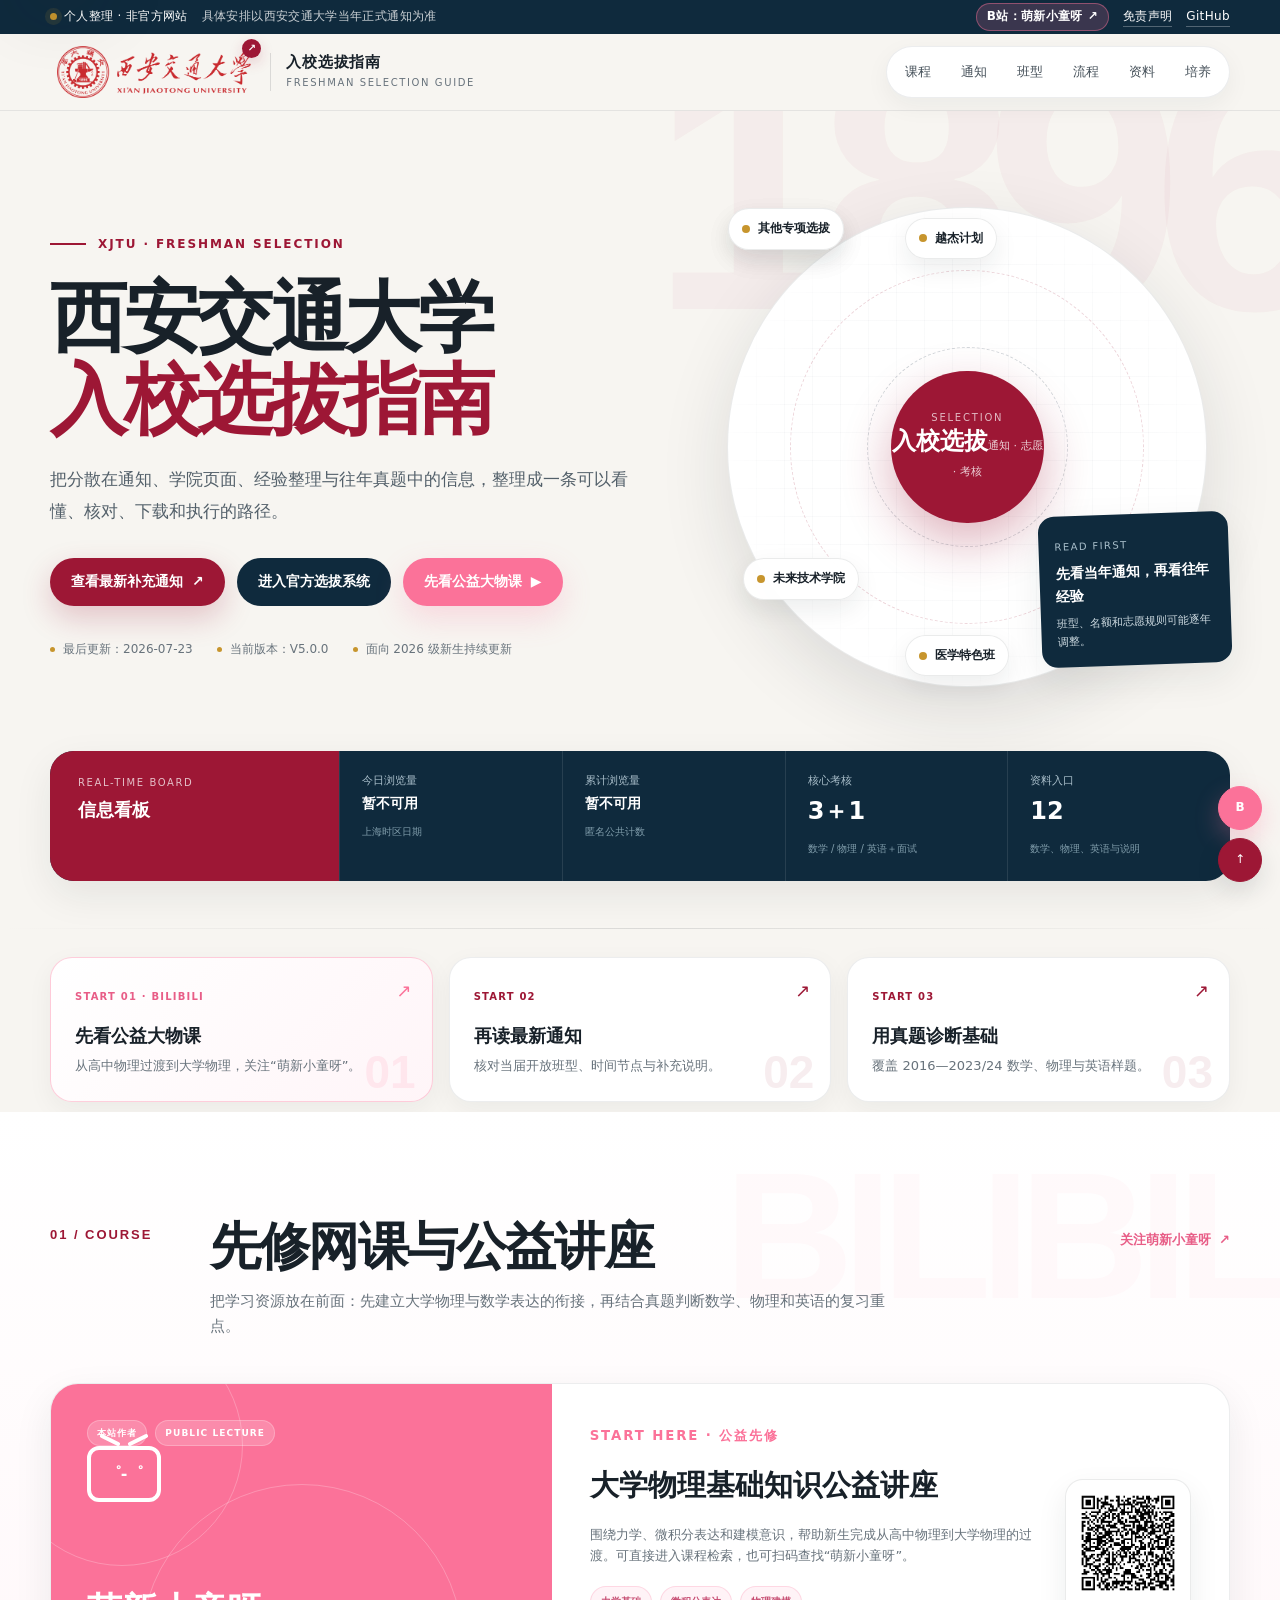
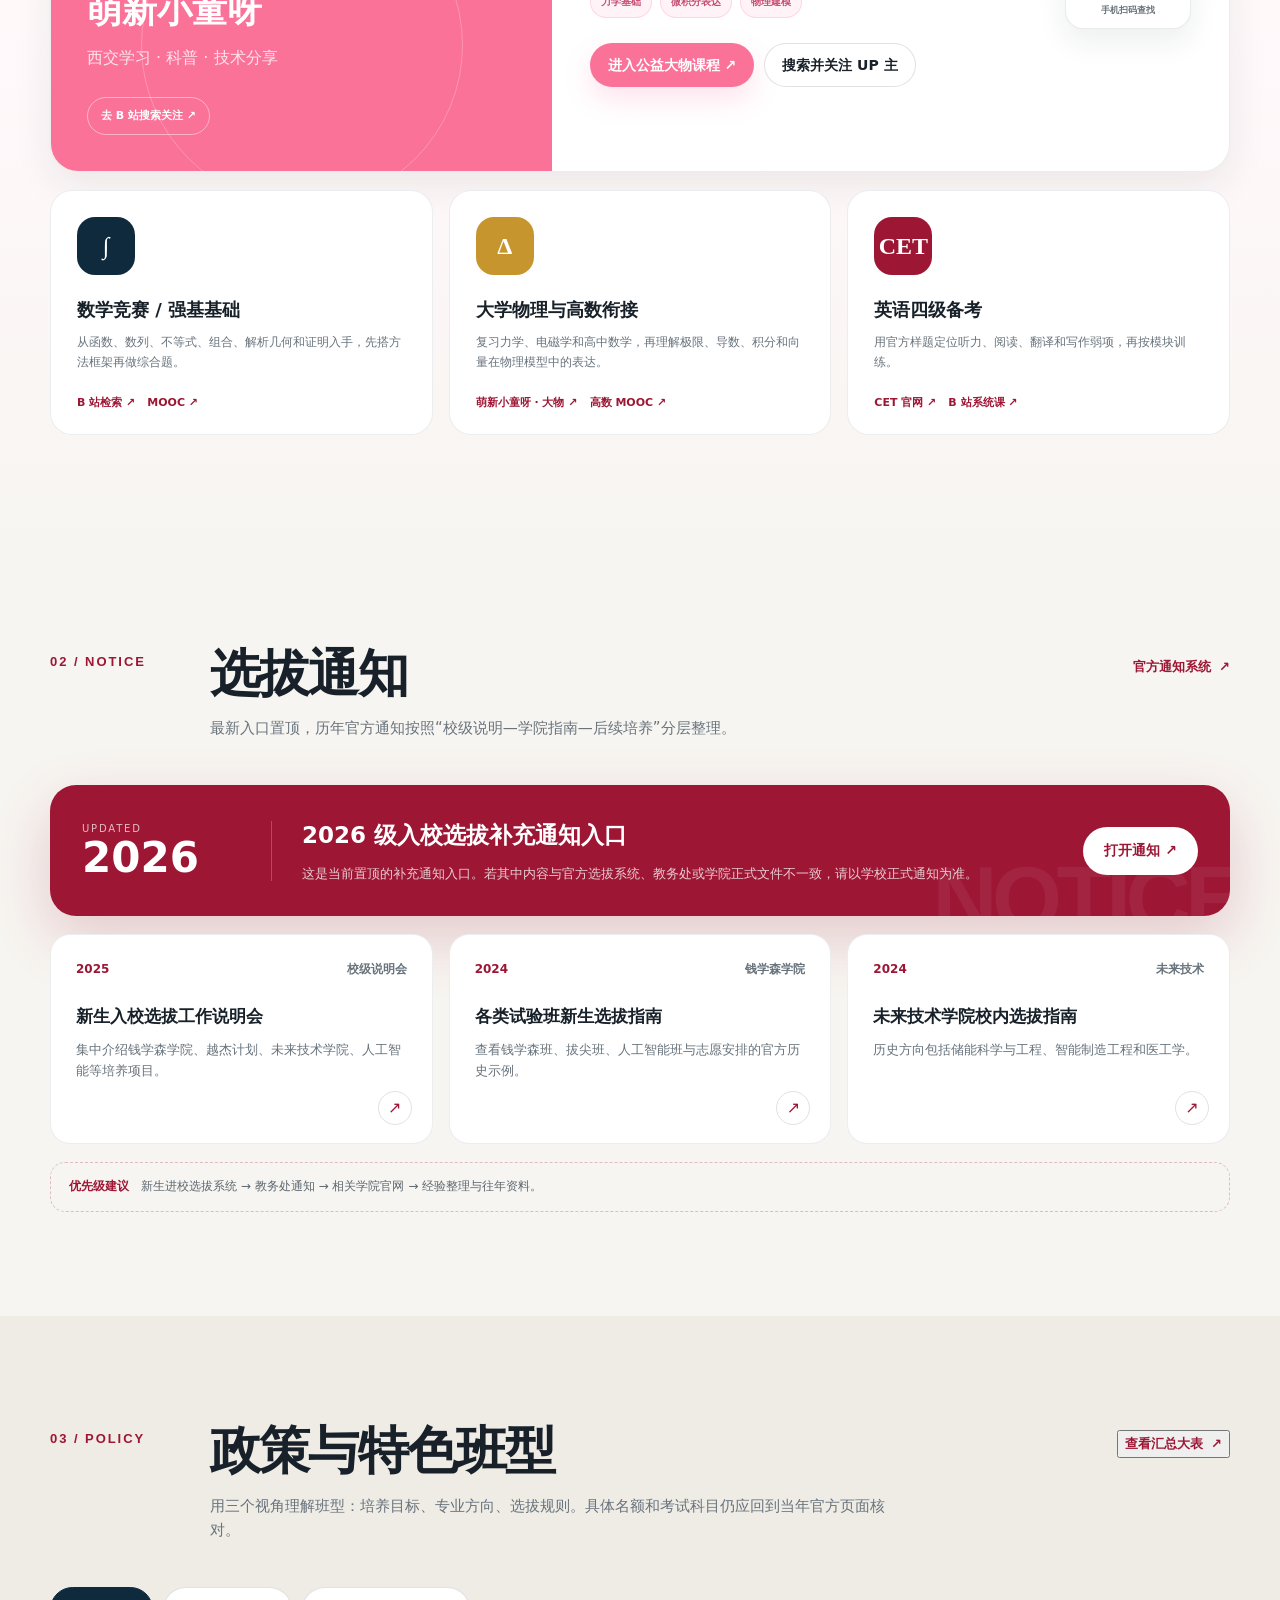
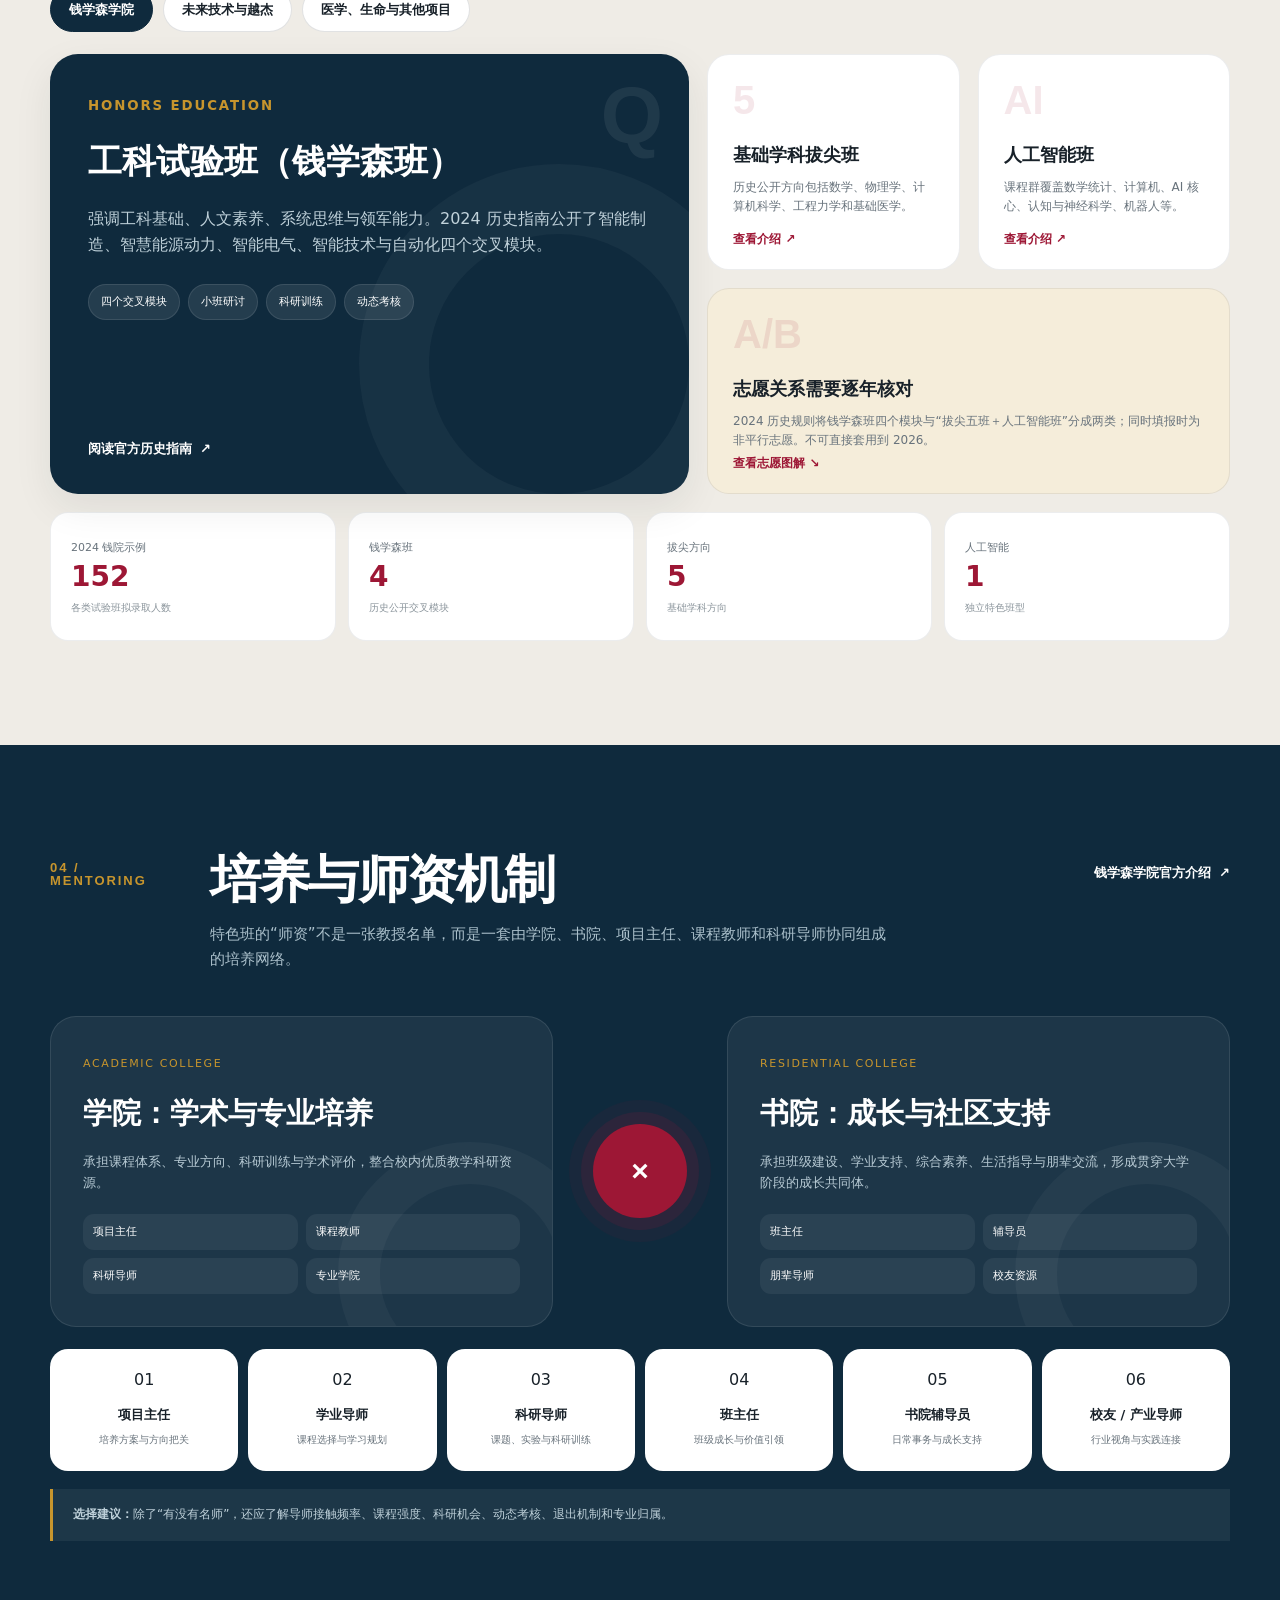
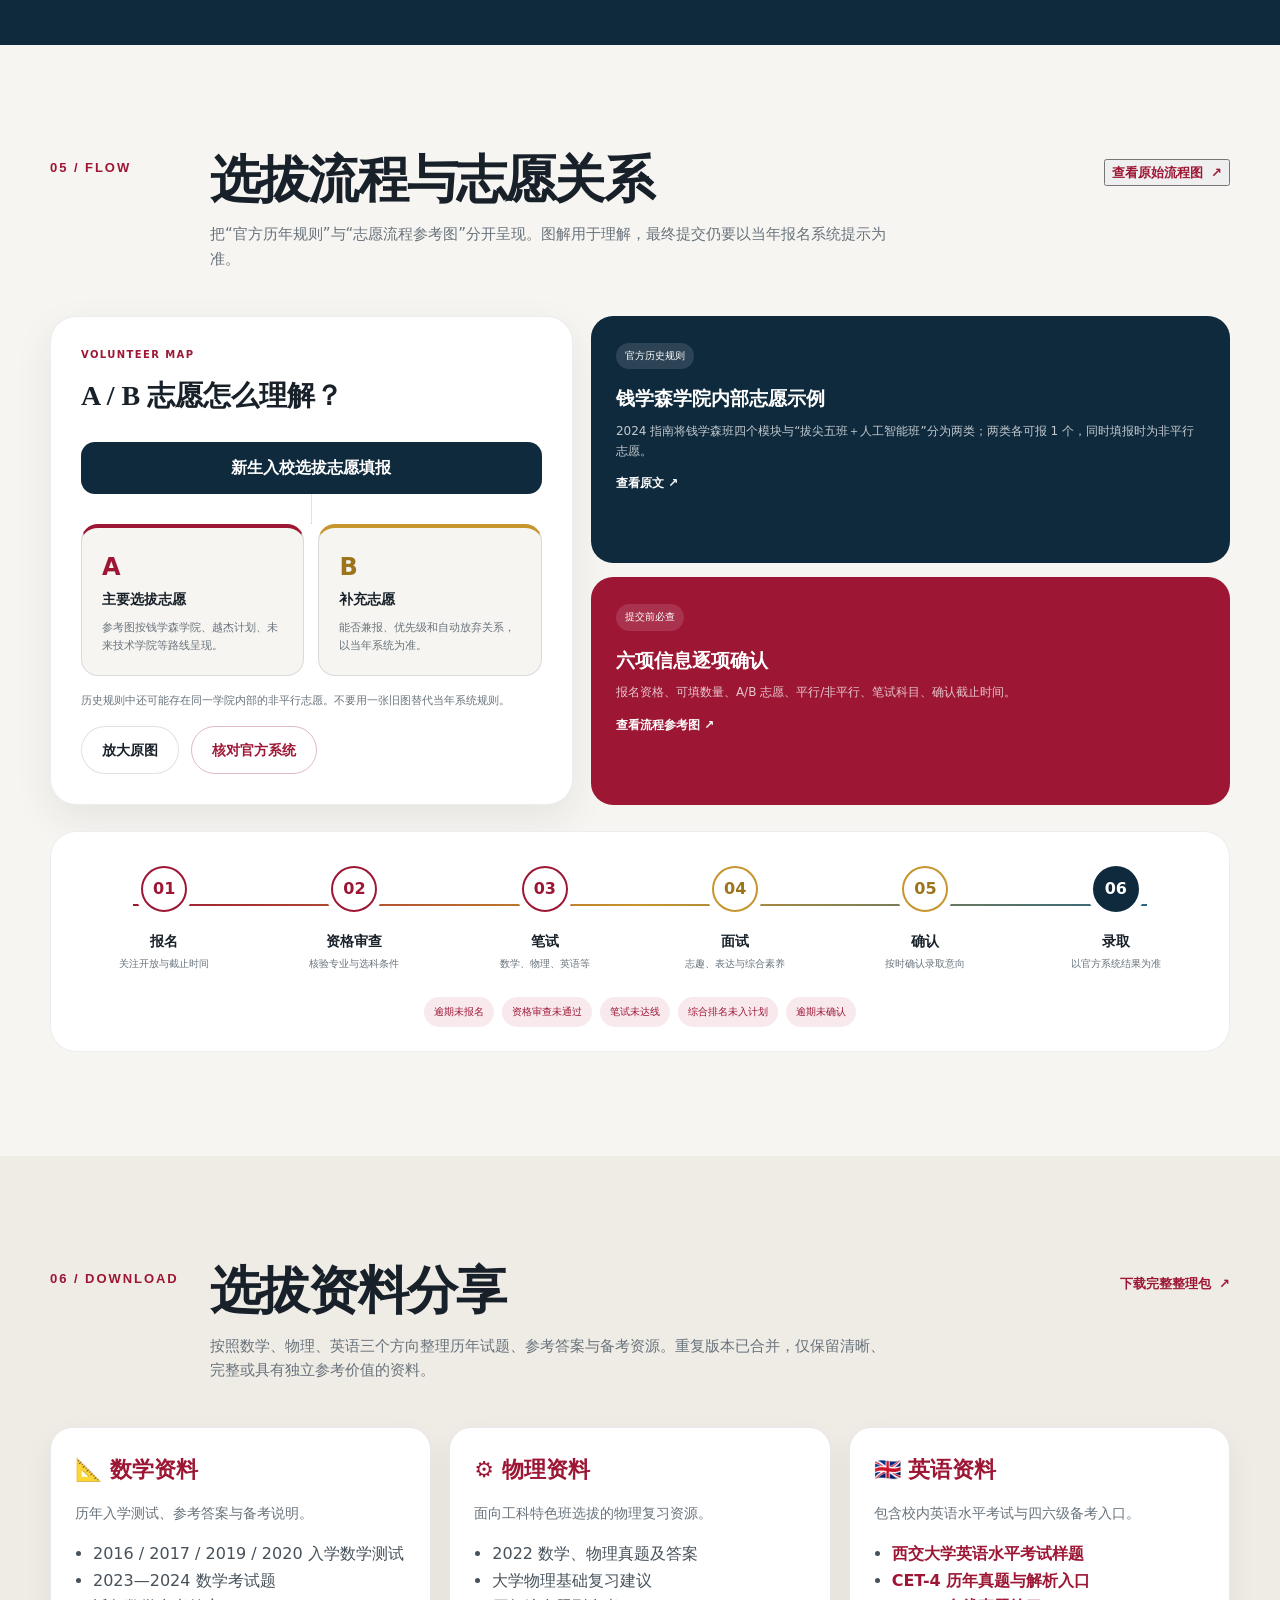
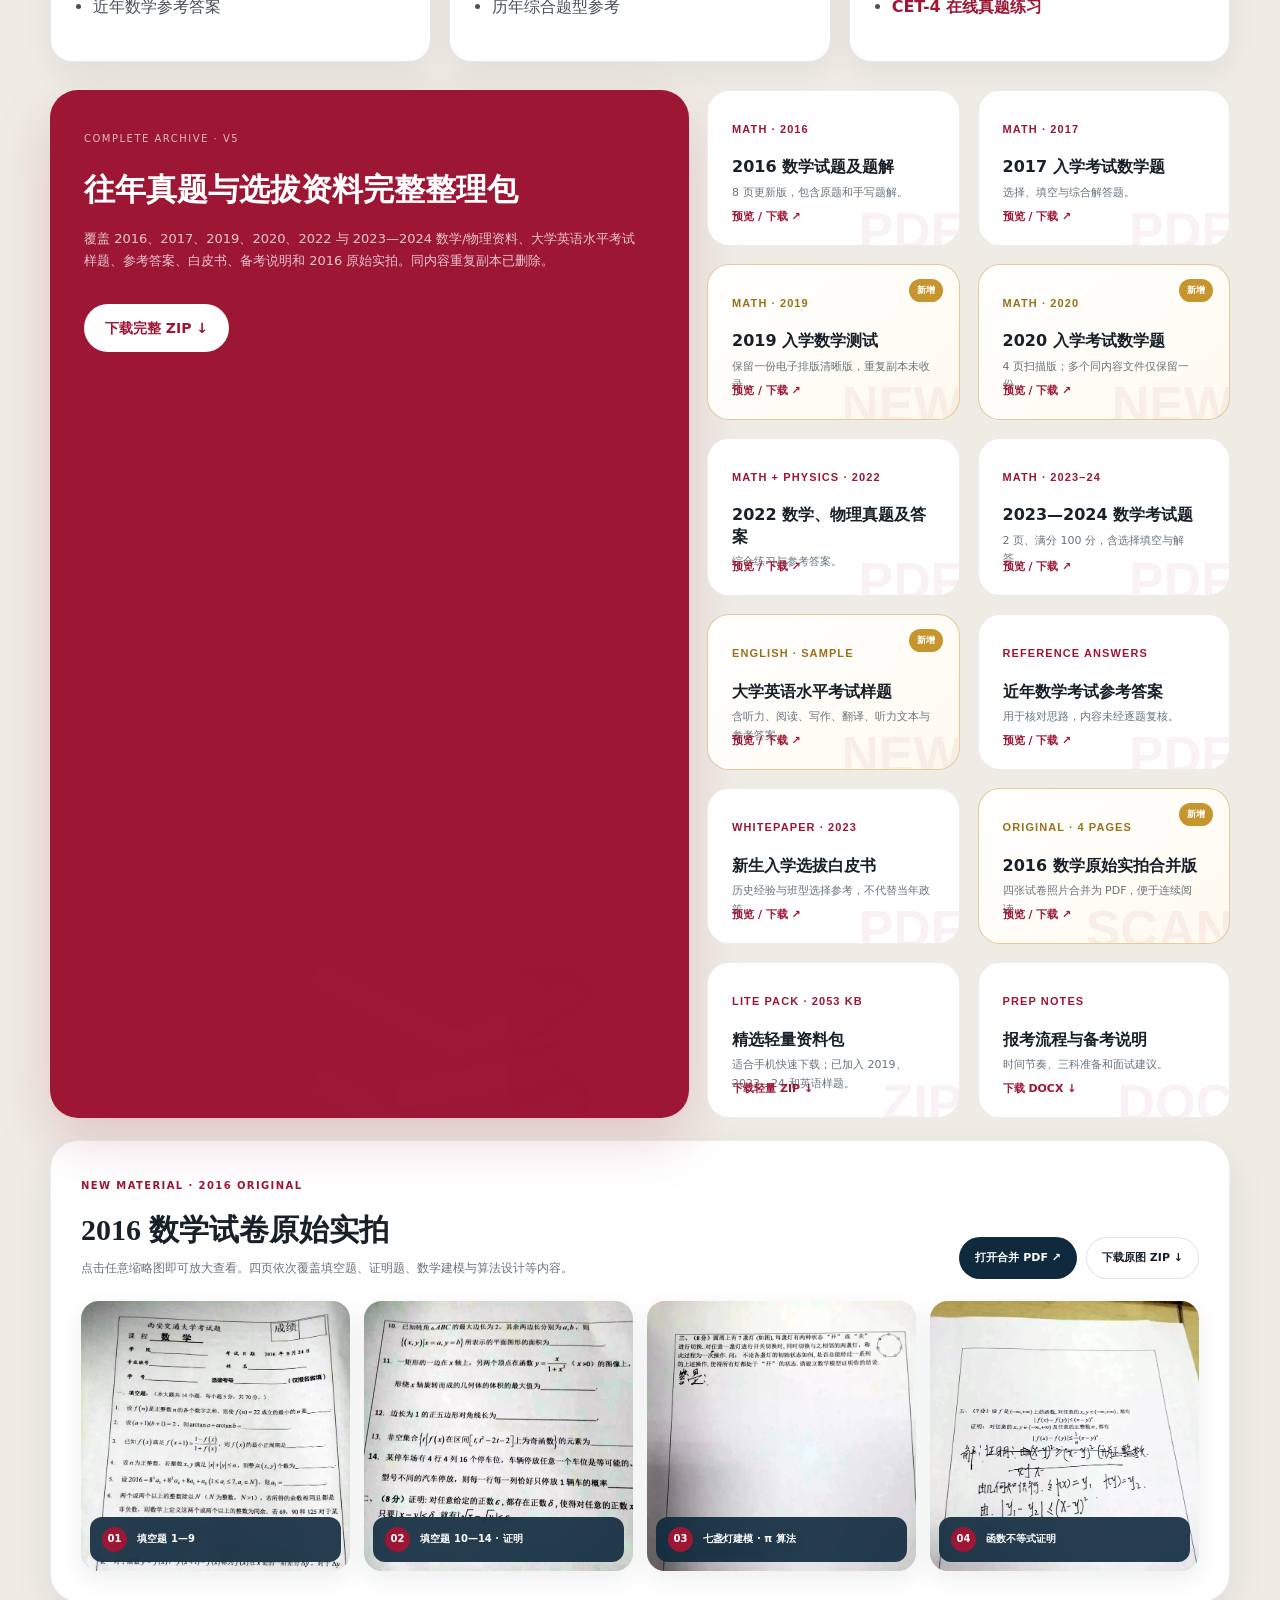
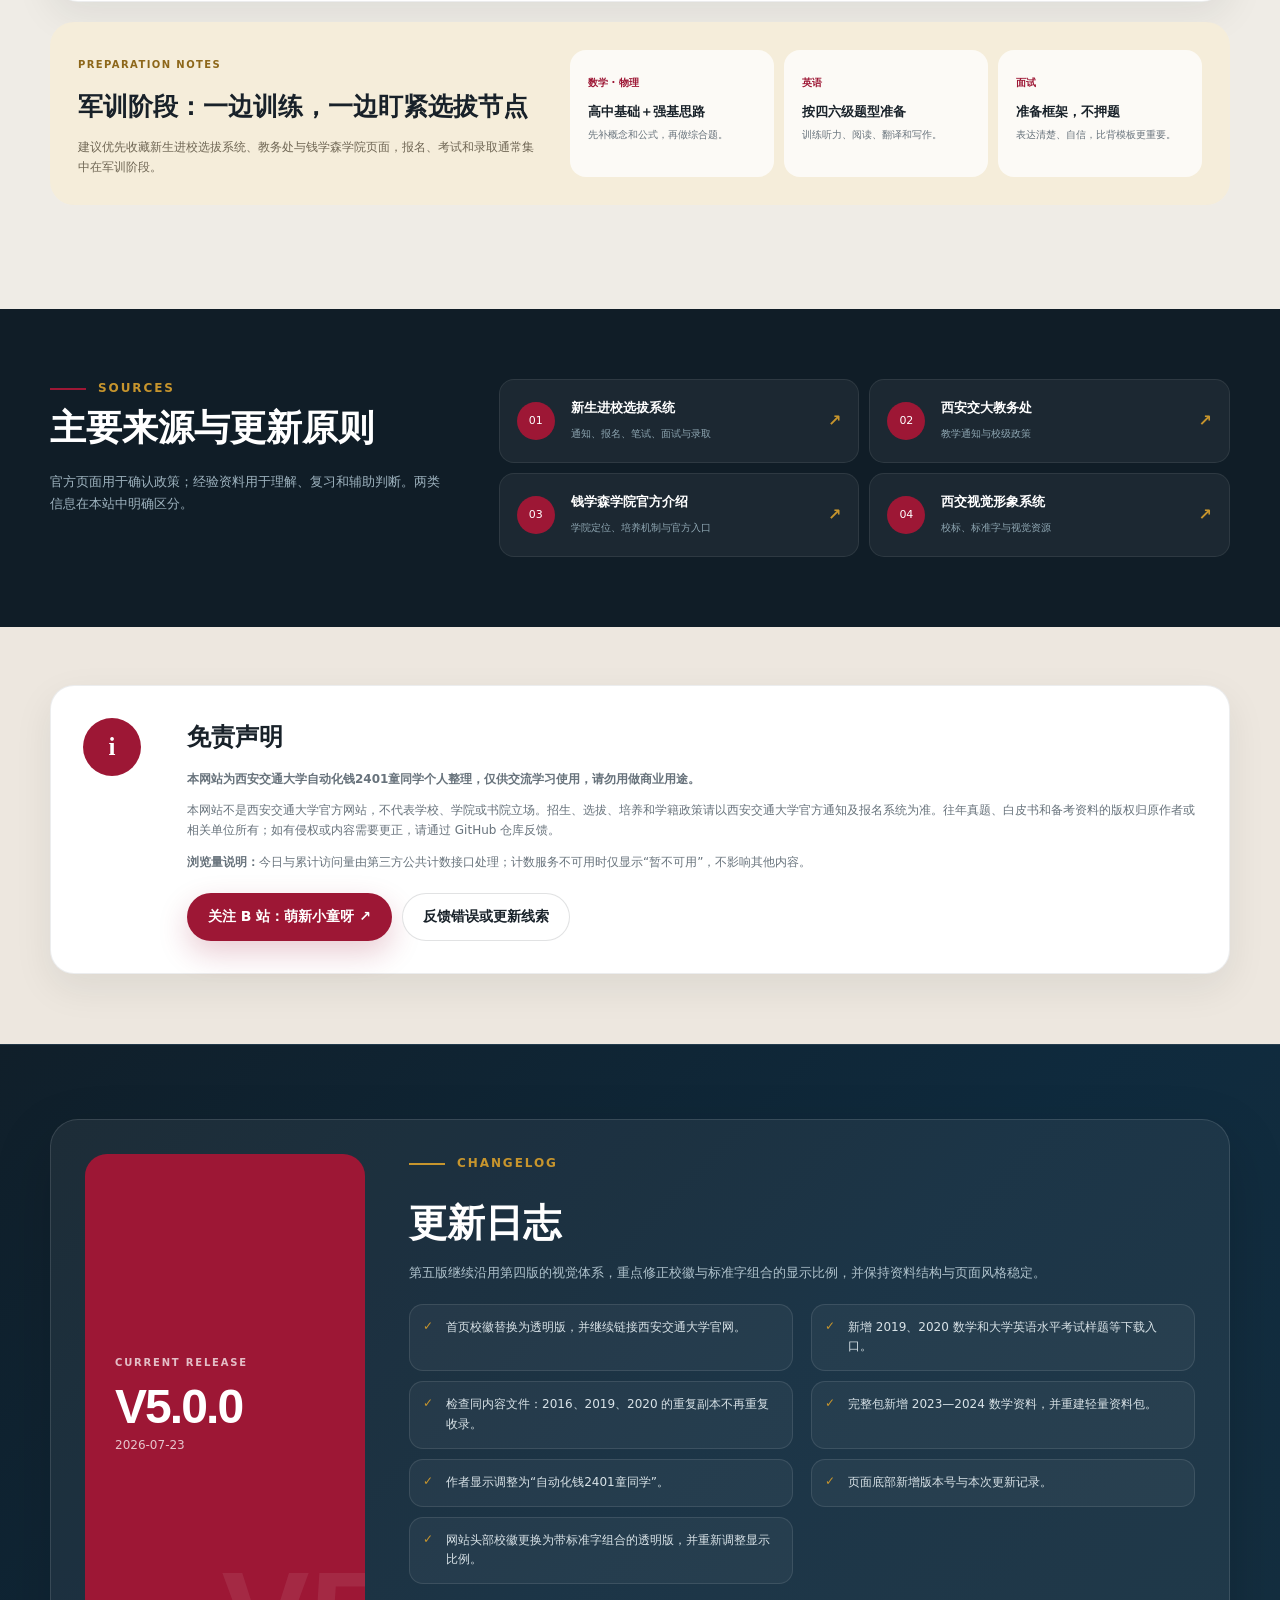
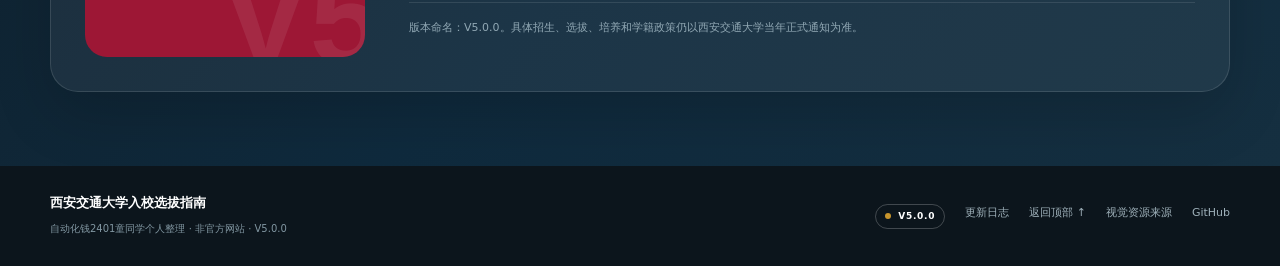
==== commit b2aa1cd9: "Add files via upload" ====
--- a/index.html
+++ b/index.html
@@ -110,6 +110,16 @@
 .version-copy .eyebrow{color:var(--gold)}.version-copy .eyebrow::before{background:var(--gold)}.version-copy h2{margin:18px 0 8px;font-family:"STZhongsong","Songti SC",serif;font-size:38px}.version-copy>p{margin:0 0 20px;color:#aec1cb;font-size:13px}.changelog-list{display:grid;grid-template-columns:1fr 1fr;gap:10px 18px;margin:0;padding:0;list-style:none}.changelog-list li{position:relative;padding:13px 14px 13px 36px;border:1px solid rgba(255,255,255,.1);border-radius:14px;background:rgba(255,255,255,.045);color:#d8e2e7;font-size:12px}.changelog-list li::before{content:"✓";position:absolute;left:13px;top:12px;color:var(--gold);font-weight:900}.version-note{margin-top:18px!important;padding-top:16px;border-top:1px solid rgba(255,255,255,.1);color:#91a8b4!important;font-size:11px!important}
 .version-pill{display:inline-flex;align-items:center;gap:7px;padding:4px 9px;border:1px solid rgba(255,255,255,.22);border-radius:999px;color:#fff;font-size:9px;font-weight:900;letter-spacing:.08em}.version-pill::before{content:"";width:6px;height:6px;border-radius:50%;background:var(--gold)}
 @media(max-width:800px){.version-card{grid-template-columns:1fr;gap:22px;padding:22px}.version-stamp{min-height:180px}.changelog-list{grid-template-columns:1fr}.version-copy h2{font-size:32px}}
+
+.material-groups{display:grid;grid-template-columns:repeat(3,1fr);gap:18px;margin:28px 0}
+.material-group{background:#fff;border:1px solid rgba(24,33,41,.1);border-radius:22px;padding:24px;box-shadow:0 12px 30px rgba(20,30,40,.06)}
+.material-group h3{margin:0 0 8px;color:var(--red);font-size:22px}
+.material-group p{color:var(--muted);font-size:14px}
+.material-group ul{padding-left:18px;color:#46515a}
+.material-group a{color:var(--red);font-weight:800}
+.bundle-card{min-height:420px;position:relative;overflow:hidden}
+.bundle-card::after{content:"📚";position:absolute;right:80px;bottom:-40px;font-size:260px;opacity:.08;line-height:1}
+@media(max-width:800px){.material-groups{grid-template-columns:1fr}}
 </style>
 </head>
 <body>
@@ -316,11 +326,41 @@
 <div class="container">
 <div class="section-head reveal">
 <div class="section-index">06 / DOWNLOAD</div>
-<div class="section-title"><h2>选拔资料分享</h2><p>按年份与科目整理数学、物理、英语和备考说明；同内容的重复版本已合并，只保留清晰、完整或具有独立参考价值的版本。资料只用于熟悉题型，不代表未来命题。</p></div>
+<div class="section-title"><h2>选拔资料分享</h2><p>按照数学、物理、英语三个方向整理历年试题、参考答案与备考资源。重复版本已合并，仅保留清晰、完整或具有独立参考价值的资料。</p></div>
 <div class="section-action"><a class="text-link" download="" href="xjtu-selection-materials-complete-2026.zip">下载完整整理包</a></div>
 </div>
+
+<div class="material-groups reveal">
+<article class="material-group">
+<h3>📐 数学资料</h3>
+<p>历年入学测试、参考答案与备考说明。</p>
+<ul>
+<li>2016 / 2017 / 2019 / 2020 入学数学测试</li>
+<li>2023—2024 数学考试题</li>
+<li>近年数学参考答案</li>
+</ul>
+</article>
+<article class="material-group">
+<h3>⚙️ 物理资料</h3>
+<p>面向工科特色班选拔的物理复习资源。</p>
+<ul>
+<li>2022 数学、物理真题及答案</li>
+<li>大学物理基础复习建议</li>
+<li>历年综合题型参考</li>
+</ul>
+</article>
+<article class="material-group">
+<h3>🇬🇧 英语资料</h3>
+<p>包含校内英语水平考试与四六级备考入口。</p>
+<ul>
+<li><a href="xjtu-english-placement-sample.pdf" target="_blank">西交大学英语水平考试样题</a></li>
+<li><a href="https://www.wehuster.com/cet4" target="_blank">CET-4 历年真题与解析入口</a></li>
+<li><a href="https://pastpapers.cn/cet-4" target="_blank">CET-4 在线真题练习</a></li>
+</ul>
+</article>
+</div>
 <div class="download-feature">
-<article class="bundle-card reveal"><small>COMPLETE ARCHIVE · ≈ 12.1 MiB · V4</small><h3>往年真题与选拔资料完整整理包</h3><p>覆盖 2016、2017、2019、2020、2022 与 2023—2024 数学/物理资料、大学英语水平考试样题、参考答案、白皮书、备考说明和 2016 原始实拍。同内容重复副本已删除。</p><a class="btn" download="" href="xjtu-selection-materials-complete-2026.zip">下载完整 ZIP ↓</a></article>
+<article class="bundle-card reveal"><small>COMPLETE ARCHIVE · V5</small><h3>往年真题与选拔资料完整整理包</h3><p>覆盖 2016、2017、2019、2020、2022 与 2023—2024 数学/物理资料、大学英语水平考试样题、参考答案、白皮书、备考说明和 2016 原始实拍。同内容重复副本已删除。</p><a class="btn" download="" href="xjtu-selection-materials-complete-2026.zip">下载完整 ZIP ↓</a></article>
 <div class="file-stack">
 <article class="file-card reveal" data-ext="PDF"><span class="file-type">MATH · 2016</span><h4>2016 数学试题及题解</h4><p>8 页更新版，包含原题和手写题解。</p><a href="xjtu-2016-math-with-solutions.pdf" rel="noopener" target="_blank">预览 / 下载 ↗</a></article>
 <article class="file-card reveal" data-ext="PDF"><span class="file-type">MATH · 2017</span><h4>2017 入学考试数学题</h4><p>选择、填空与综合解答题。</p><a href="xjtu-2017-math-exam.pdf" rel="noopener" target="_blank">预览 / 下载 ↗</a></article>
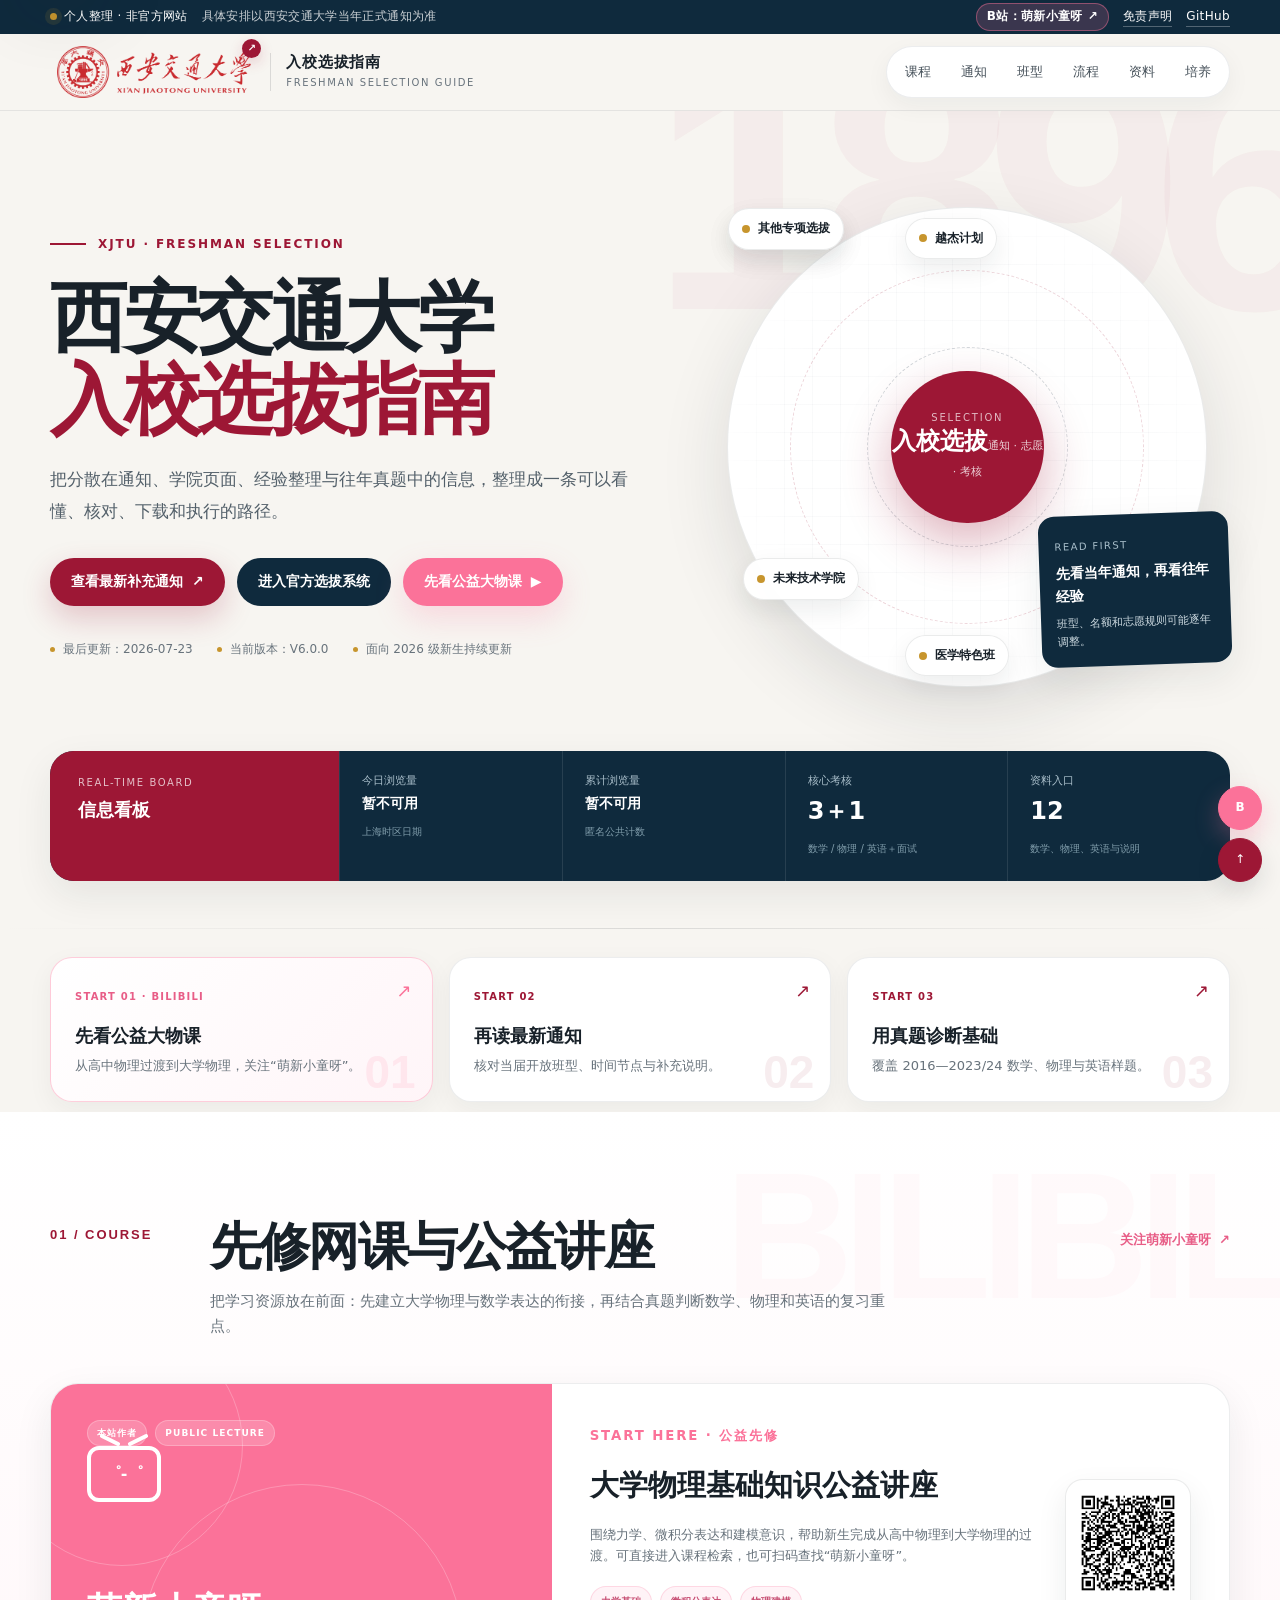
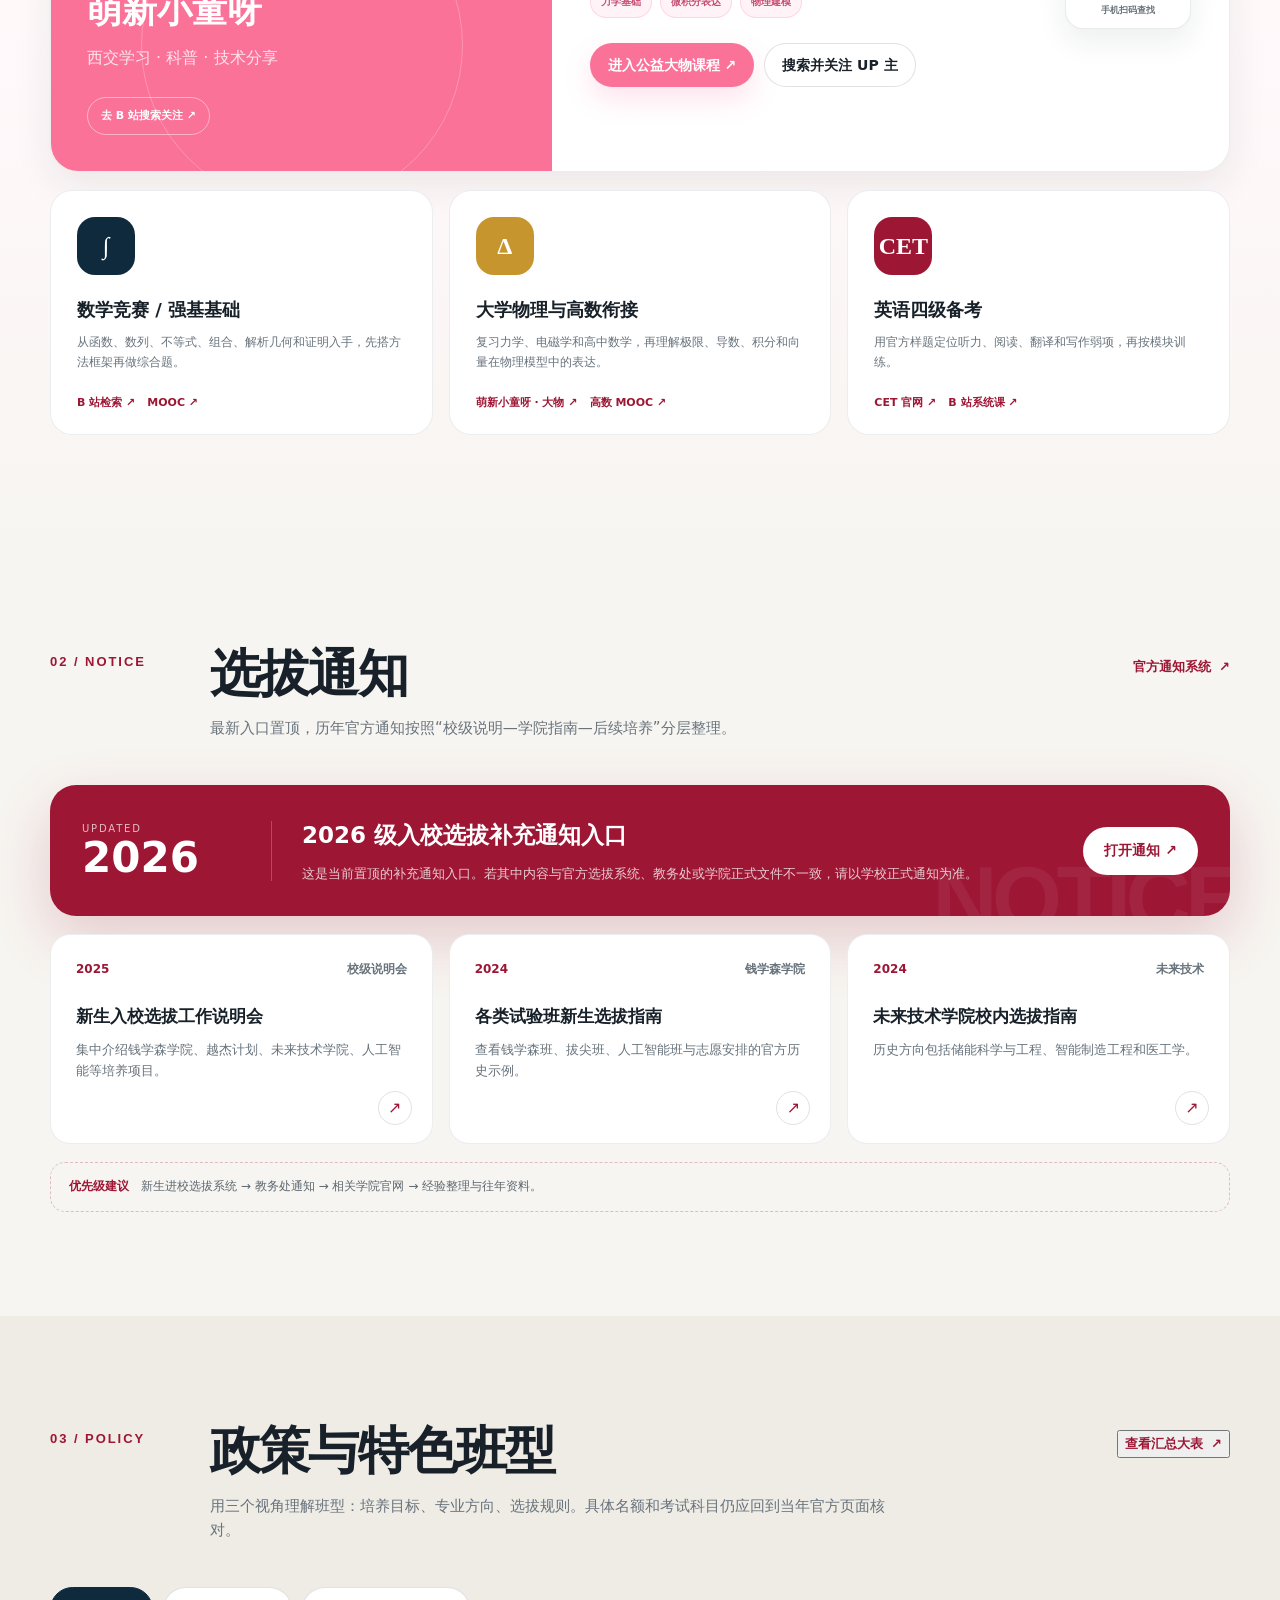
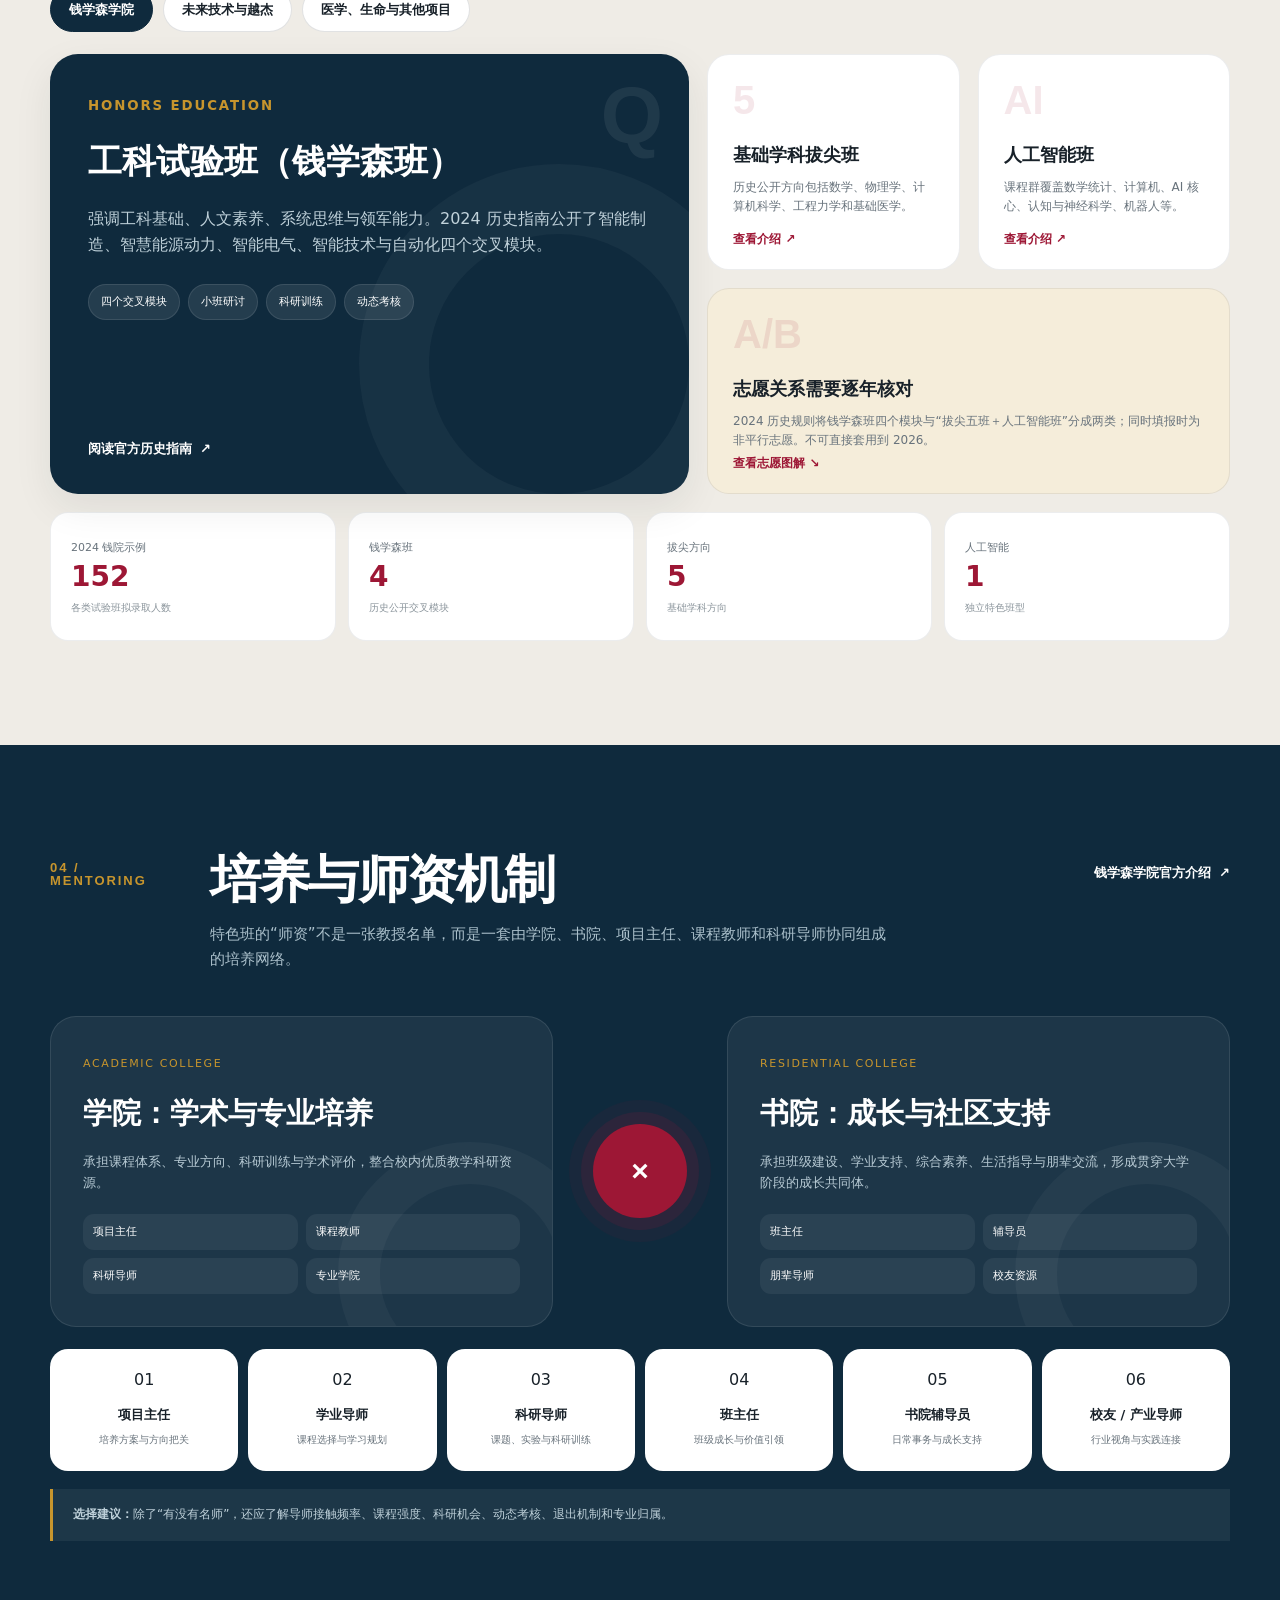
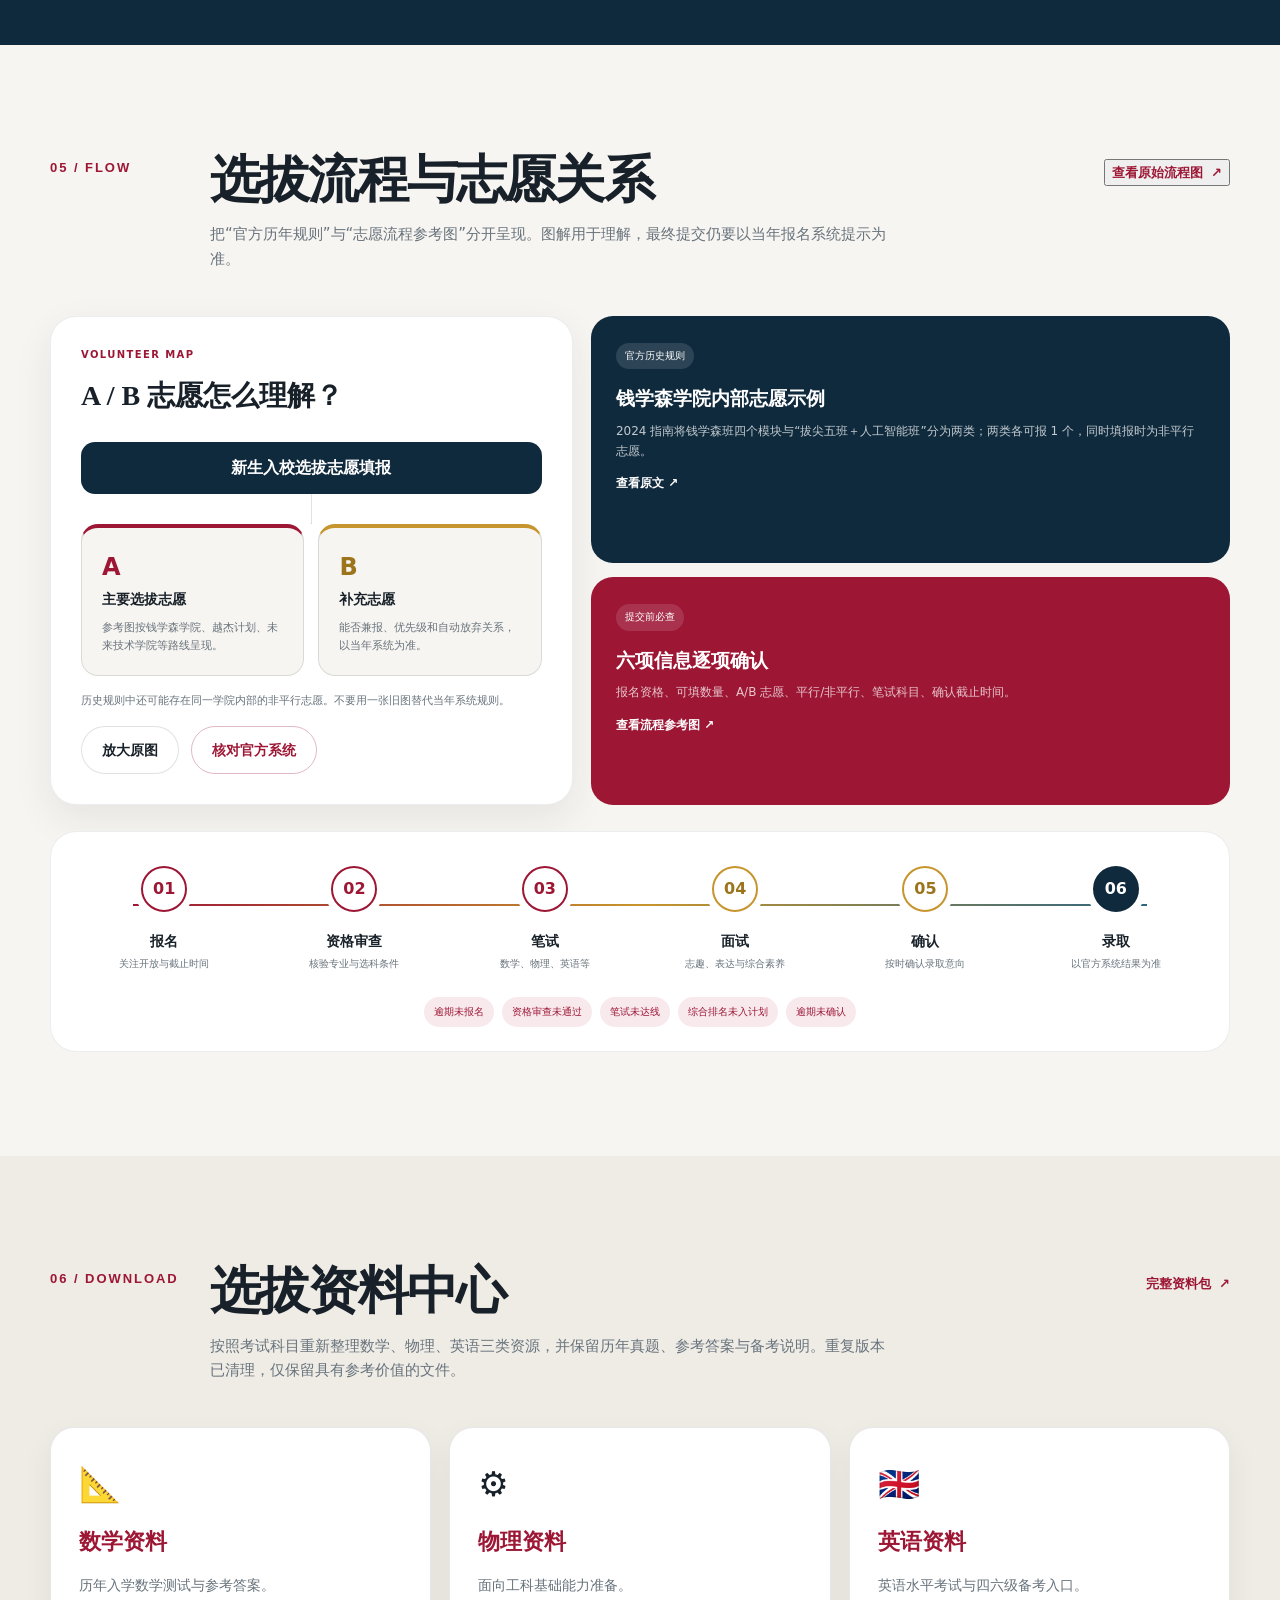
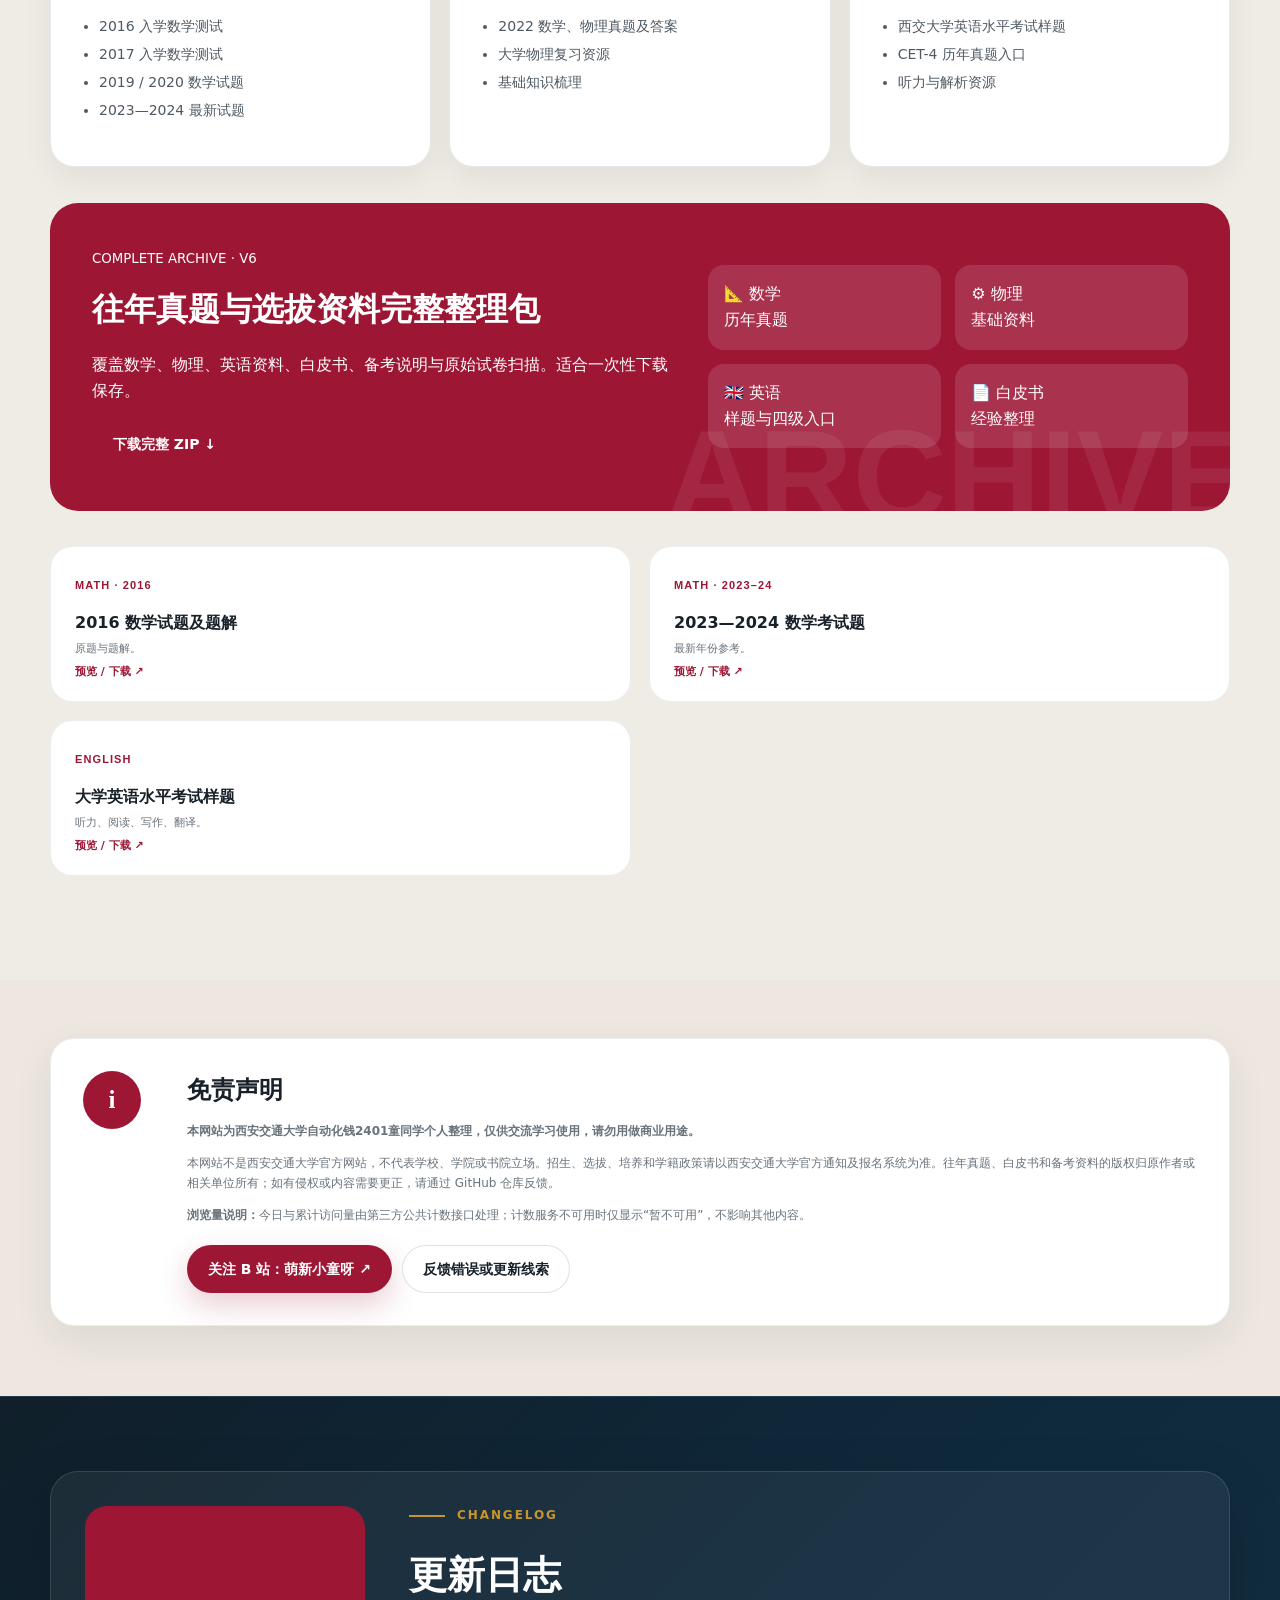
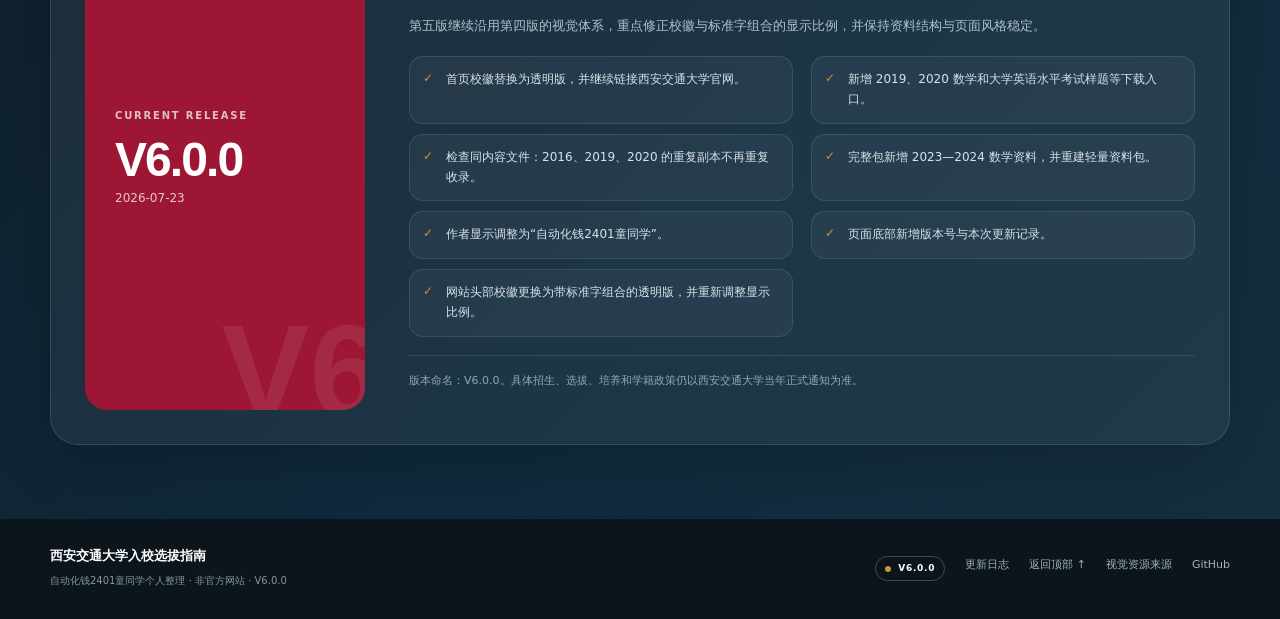
==== commit 993ce16e: "Add files via upload" ====
--- a/index.html
+++ b/index.html
@@ -106,20 +106,24 @@
 /* v4 release: transparent official wordmark, de-duplicated library, version history */
 .version-section{padding:74px 0;background:linear-gradient(135deg,#101f2a 0%,var(--navy) 55%,#152f40 100%);color:#fff;border-top:1px solid rgba(255,255,255,.08)}
 .version-card{display:grid;grid-template-columns:280px 1fr;gap:44px;align-items:stretch;padding:34px;border:1px solid rgba(255,255,255,.12);border-radius:28px;background:rgba(255,255,255,.055);box-shadow:0 22px 60px rgba(0,0,0,.16)}
-.version-stamp{position:relative;display:flex;flex-direction:column;justify-content:center;min-height:230px;padding:30px;border-radius:22px;background:var(--red);overflow:hidden}.version-stamp::after{content:"V5";position:absolute;right:-18px;bottom:-28px;font:900 132px/1 Arial;color:rgba(255,255,255,.08)}.version-stamp small{position:relative;z-index:1;font-size:10px;font-weight:900;letter-spacing:.18em;color:rgba(255,255,255,.72)}.version-stamp strong{position:relative;z-index:1;display:block;margin:12px 0 5px;font:900 48px/1 Arial;letter-spacing:-.04em}.version-stamp span{position:relative;z-index:1;font-size:12px;color:rgba(255,255,255,.75)}
+.version-stamp{position:relative;display:flex;flex-direction:column;justify-content:center;min-height:230px;padding:30px;border-radius:22px;background:var(--red);overflow:hidden}.version-stamp::after{content:"V6";position:absolute;right:-18px;bottom:-28px;font:900 132px/1 Arial;color:rgba(255,255,255,.08)}.version-stamp small{position:relative;z-index:1;font-size:10px;font-weight:900;letter-spacing:.18em;color:rgba(255,255,255,.72)}.version-stamp strong{position:relative;z-index:1;display:block;margin:12px 0 5px;font:900 48px/1 Arial;letter-spacing:-.04em}.version-stamp span{position:relative;z-index:1;font-size:12px;color:rgba(255,255,255,.75)}
 .version-copy .eyebrow{color:var(--gold)}.version-copy .eyebrow::before{background:var(--gold)}.version-copy h2{margin:18px 0 8px;font-family:"STZhongsong","Songti SC",serif;font-size:38px}.version-copy>p{margin:0 0 20px;color:#aec1cb;font-size:13px}.changelog-list{display:grid;grid-template-columns:1fr 1fr;gap:10px 18px;margin:0;padding:0;list-style:none}.changelog-list li{position:relative;padding:13px 14px 13px 36px;border:1px solid rgba(255,255,255,.1);border-radius:14px;background:rgba(255,255,255,.045);color:#d8e2e7;font-size:12px}.changelog-list li::before{content:"✓";position:absolute;left:13px;top:12px;color:var(--gold);font-weight:900}.version-note{margin-top:18px!important;padding-top:16px;border-top:1px solid rgba(255,255,255,.1);color:#91a8b4!important;font-size:11px!important}
 .version-pill{display:inline-flex;align-items:center;gap:7px;padding:4px 9px;border:1px solid rgba(255,255,255,.22);border-radius:999px;color:#fff;font-size:9px;font-weight:900;letter-spacing:.08em}.version-pill::before{content:"";width:6px;height:6px;border-radius:50%;background:var(--gold)}
 @media(max-width:800px){.version-card{grid-template-columns:1fr;gap:22px;padding:22px}.version-stamp{min-height:180px}.changelog-list{grid-template-columns:1fr}.version-copy h2{font-size:32px}}
 
-.material-groups{display:grid;grid-template-columns:repeat(3,1fr);gap:18px;margin:28px 0}
-.material-group{background:#fff;border:1px solid rgba(24,33,41,.1);border-radius:22px;padding:24px;box-shadow:0 12px 30px rgba(20,30,40,.06)}
-.material-group h3{margin:0 0 8px;color:var(--red);font-size:22px}
-.material-group p{color:var(--muted);font-size:14px}
-.material-group ul{padding-left:18px;color:#46515a}
-.material-group a{color:var(--red);font-weight:800}
-.bundle-card{min-height:420px;position:relative;overflow:hidden}
-.bundle-card::after{content:"📚";position:absolute;right:80px;bottom:-40px;font-size:260px;opacity:.08;line-height:1}
-@media(max-width:800px){.material-groups{grid-template-columns:1fr}}
+/* V6 resource center */
+.v6-resource-grid{display:grid;grid-template-columns:repeat(3,1fr);gap:18px;margin:26px 0 36px}
+.v6-resource-card{background:#fff;border:1px solid rgba(24,33,41,.1);border-radius:24px;padding:28px;box-shadow:0 12px 32px rgba(0,0,0,.06);min-height:220px}
+.v6-resource-card .v6-icon{font-size:34px;margin-bottom:12px}
+.v6-resource-card h3{margin:0 0 12px;color:var(--red);font-size:22px}
+.v6-resource-card p{color:var(--muted);font-size:14px}
+.v6-resource-card ul{padding-left:20px;color:#4e5963;font-size:14px;line-height:2}
+.v6-archive{display:grid;grid-template-columns:1.1fr .9fr;gap:30px;align-items:center;padding:42px;border-radius:28px;background:var(--red);color:#fff;margin-bottom:35px;overflow:hidden;position:relative}
+.v6-archive:after{content:'ARCHIVE';position:absolute;right:-20px;bottom:-40px;font:900 130px Arial;color:rgba(255,255,255,.07)}
+.v6-archive h3{font-size:32px;margin:12px 0}
+.v6-points{display:grid;grid-template-columns:1fr 1fr;gap:14px;position:relative;z-index:1}
+.v6-point{padding:16px;background:rgba(255,255,255,.12);border-radius:16px}
+@media(max-width:800px){.v6-resource-grid,.v6-archive{grid-template-columns:1fr}.v6-archive{padding:28px}}
 </style>
 </head>
 <body>
@@ -152,7 +156,7 @@
 <h1>西安交通大学<br/><span>入校选拔指南</span></h1>
 <p class="hero-lead">把分散在通知、学院页面、经验整理与往年真题中的信息，整理成一条可以看懂、核对、下载和执行的路径。</p>
 <div class="hero-actions"><a class="btn btn-primary" href="https://mp.weixin.qq.com/s/iMGeFnrc_L2nPikqpQH9ig?scene=1" rel="noopener" target="_blank">查看最新补充通知 <b>↗</b></a><a class="btn btn-dark" href="https://xsxb.xjtu.edu.cn/" rel="noopener" target="_blank">进入官方选拔系统</a><a class="btn btn-bili" href="https://search.bilibili.com/all?keyword=%E8%90%8C%E6%96%B0%E5%B0%8F%E7%AB%A5%E5%91%80%20%E5%A4%A7%E7%89%A9" rel="noopener" target="_blank">先看公益大物课 <b>▶</b></a></div>
-<div class="hero-foot"><span>最后更新：2026-07-23</span><span>当前版本：V5.0.0</span><span>面向 2026 级新生持续更新</span></div>
+<div class="hero-foot"><span>最后更新：2026-07-23</span><span>当前版本：V6.0.0</span><span>面向 2026 级新生持续更新</span></div>
 </div>
 <div aria-label="特色班型方向示意" class="compass reveal">
 <div class="compass-card">
@@ -326,77 +330,22 @@
 <div class="container">
 <div class="section-head reveal">
 <div class="section-index">06 / DOWNLOAD</div>
-<div class="section-title"><h2>选拔资料分享</h2><p>按照数学、物理、英语三个方向整理历年试题、参考答案与备考资源。重复版本已合并，仅保留清晰、完整或具有独立参考价值的资料。</p></div>
-<div class="section-action"><a class="text-link" download="" href="xjtu-selection-materials-complete-2026.zip">下载完整整理包</a></div>
-</div>
-
-<div class="material-groups reveal">
-<article class="material-group">
-<h3>📐 数学资料</h3>
-<p>历年入学测试、参考答案与备考说明。</p>
-<ul>
-<li>2016 / 2017 / 2019 / 2020 入学数学测试</li>
-<li>2023—2024 数学考试题</li>
-<li>近年数学参考答案</li>
-</ul>
-</article>
-<article class="material-group">
-<h3>⚙️ 物理资料</h3>
-<p>面向工科特色班选拔的物理复习资源。</p>
-<ul>
-<li>2022 数学、物理真题及答案</li>
-<li>大学物理基础复习建议</li>
-<li>历年综合题型参考</li>
-</ul>
-</article>
-<article class="material-group">
-<h3>🇬🇧 英语资料</h3>
-<p>包含校内英语水平考试与四六级备考入口。</p>
-<ul>
-<li><a href="xjtu-english-placement-sample.pdf" target="_blank">西交大学英语水平考试样题</a></li>
-<li><a href="https://www.wehuster.com/cet4" target="_blank">CET-4 历年真题与解析入口</a></li>
-<li><a href="https://pastpapers.cn/cet-4" target="_blank">CET-4 在线真题练习</a></li>
-</ul>
-</article>
-</div>
-<div class="download-feature">
-<article class="bundle-card reveal"><small>COMPLETE ARCHIVE · V5</small><h3>往年真题与选拔资料完整整理包</h3><p>覆盖 2016、2017、2019、2020、2022 与 2023—2024 数学/物理资料、大学英语水平考试样题、参考答案、白皮书、备考说明和 2016 原始实拍。同内容重复副本已删除。</p><a class="btn" download="" href="xjtu-selection-materials-complete-2026.zip">下载完整 ZIP ↓</a></article>
+<div class="section-title"><h2>选拔资料中心</h2><p>按照考试科目重新整理数学、物理、英语三类资源，并保留历年真题、参考答案与备考说明。重复版本已清理，仅保留具有参考价值的文件。</p></div>
+<div class="section-action"><a class="text-link" download href="xjtu-selection-materials-complete-2026.zip">完整资料包</a></div>
+</div>
+<div class="v6-resource-grid">
+<div class="v6-resource-card"><div class="v6-icon">📐</div><h3>数学资料</h3><p>历年入学数学测试与参考答案。</p><ul><li>2016 入学数学测试</li><li>2017 入学数学测试</li><li>2019 / 2020 数学试题</li><li>2023—2024 最新试题</li></ul></div>
+<div class="v6-resource-card"><div class="v6-icon">⚙️</div><h3>物理资料</h3><p>面向工科基础能力准备。</p><ul><li>2022 数学、物理真题及答案</li><li>大学物理复习资源</li><li>基础知识梳理</li></ul></div>
+<div class="v6-resource-card"><div class="v6-icon">🇬🇧</div><h3>英语资料</h3><p>英语水平考试与四六级备考入口。</p><ul><li>西交大学英语水平考试样题</li><li>CET-4 历年真题入口</li><li>听力与解析资源</li></ul></div>
+</div>
+<div class="v6-archive">
+<div><small>COMPLETE ARCHIVE · V6</small><h3>往年真题与选拔资料完整整理包</h3><p>覆盖数学、物理、英语资料、白皮书、备考说明与原始试卷扫描。适合一次性下载保存。</p><a class="btn" download href="xjtu-selection-materials-complete-2026.zip">下载完整 ZIP ↓</a></div>
+<div class="v6-points"><div class="v6-point">📐 数学<br>历年真题</div><div class="v6-point">⚙️ 物理<br>基础资料</div><div class="v6-point">🇬🇧 英语<br>样题与四级入口</div><div class="v6-point">📄 白皮书<br>经验整理</div></div>
+</div>
 <div class="file-stack">
-<article class="file-card reveal" data-ext="PDF"><span class="file-type">MATH · 2016</span><h4>2016 数学试题及题解</h4><p>8 页更新版，包含原题和手写题解。</p><a href="xjtu-2016-math-with-solutions.pdf" rel="noopener" target="_blank">预览 / 下载 ↗</a></article>
-<article class="file-card reveal" data-ext="PDF"><span class="file-type">MATH · 2017</span><h4>2017 入学考试数学题</h4><p>选择、填空与综合解答题。</p><a href="xjtu-2017-math-exam.pdf" rel="noopener" target="_blank">预览 / 下载 ↗</a></article>
-<article class="file-card file-card-new reveal" data-ext="NEW"><span class="file-type">MATH · 2019</span><h4>2019 入学数学测试</h4><p>保留一份电子排版清晰版，重复副本未收录。</p><a href="xjtu-2019-math-exam.pdf" rel="noopener" target="_blank">预览 / 下载 ↗</a></article>
-<article class="file-card file-card-new reveal" data-ext="NEW"><span class="file-type">MATH · 2020</span><h4>2020 入学考试数学题</h4><p>4 页扫描版；多个同内容文件仅保留一份。</p><a href="xjtu-2020-math-exam.pdf" rel="noopener" target="_blank">预览 / 下载 ↗</a></article>
-<article class="file-card reveal" data-ext="PDF"><span class="file-type">MATH + PHYSICS · 2022</span><h4>2022 数学、物理真题及答案</h4><p>综合练习与参考答案。</p><a href="xjtu-2022-math-physics-with-answers.pdf" rel="noopener" target="_blank">预览 / 下载 ↗</a></article>
-<article class="file-card reveal" data-ext="PDF"><span class="file-type">MATH · 2023–24</span><h4>2023—2024 数学考试题</h4><p>2 页、满分 100 分，含选择填空与解答。</p><a href="xjtu-2023-2024-math-exam.pdf" rel="noopener" target="_blank">预览 / 下载 ↗</a></article>
-<article class="file-card file-card-new reveal" data-ext="NEW"><span class="file-type">ENGLISH · SAMPLE</span><h4>大学英语水平考试样题</h4><p>含听力、阅读、写作、翻译、听力文本与参考答案。</p><a href="xjtu-english-placement-sample.pdf" rel="noopener" target="_blank">预览 / 下载 ↗</a></article>
-<article class="file-card reveal" data-ext="PDF"><span class="file-type">REFERENCE ANSWERS</span><h4>近年数学考试参考答案</h4><p>用于核对思路，内容未经逐题复核。</p><a href="xjtu-recent-math-reference-answers.pdf" rel="noopener" target="_blank">预览 / 下载 ↗</a></article>
-<article class="file-card reveal" data-ext="PDF"><span class="file-type">WHITEPAPER · 2023</span><h4>新生入学选拔白皮书</h4><p>历史经验与班型选择参考，不代替当年政策。</p><a href="xjtu-2023-selection-whitepaper.pdf" rel="noopener" target="_blank">预览 / 下载 ↗</a></article>
-<article class="file-card file-card-new reveal" data-ext="SCAN"><span class="file-type">ORIGINAL · 4 PAGES</span><h4>2016 数学原始实拍合并版</h4><p>四张试卷照片合并为 PDF，便于连续阅读。</p><a href="xjtu-2016-math-original-scan.pdf" rel="noopener" target="_blank">预览 / 下载 ↗</a></article>
-<article class="file-card reveal" data-ext="ZIP"><span class="file-type">LITE PACK · 2053 KB</span><h4>精选轻量资料包</h4><p>适合手机快速下载；已加入 2019、2023—24 和英语样题。</p><a download="" href="xjtu-selection-past-papers-lite.zip">下载轻量 ZIP ↓</a></article>
-<article class="file-card reveal" data-ext="DOC"><span class="file-type">PREP NOTES</span><h4>报考流程与备考说明</h4><p>时间节奏、三科准备和面试建议。</p><a download="" href="xjtu-selection-prep-notes.docx">下载 DOCX ↓</a></article>
-</div>
-</div>
-<section aria-labelledby="scanTitle" class="scan-showcase reveal">
-<div class="scan-showcase-head"><div><small>NEW MATERIAL · 2016 ORIGINAL</small><h3 id="scanTitle">2016 数学试卷原始实拍</h3><p>点击任意缩略图即可放大查看。四页依次覆盖填空题、证明题、数学建模与算法设计等内容。</p></div><div class="scan-actions"><a class="btn btn-dark" href="xjtu-2016-math-original-scan.pdf" rel="noopener" target="_blank">打开合并 PDF ↗</a><a class="btn btn-light" download="" href="xjtu-2016-math-original-photos.zip">下载原图 ZIP ↓</a></div></div>
-<div class="scan-grid">
-<button class="scan-card" data-modal-alt="2016 数学试卷原始实拍 · 第 1 页" data-modal-image="xjtu-2016-math-original-01.png" type="button"><img alt="2016 数学试卷原始实拍第 1 页" src="xjtu-2016-math-original-01.webp"/><span><b>01</b> 填空题 1—9</span></button>
-<button class="scan-card" data-modal-alt="2016 数学试卷原始实拍 · 第 2 页" data-modal-image="xjtu-2016-math-original-02.png" type="button"><img alt="2016 数学试卷原始实拍第 2 页" src="xjtu-2016-math-original-02.webp"/><span><b>02</b> 填空题 10—14 · 证明</span></button>
-<button class="scan-card" data-modal-alt="2016 数学试卷原始实拍 · 第 3 页" data-modal-image="xjtu-2016-math-original-03.png" type="button"><img alt="2016 数学试卷原始实拍第 3 页" src="xjtu-2016-math-original-03.webp"/><span><b>03</b> 七盏灯建模 · π 算法</span></button>
-<button class="scan-card" data-modal-alt="2016 数学试卷原始实拍 · 第 4 页" data-modal-image="xjtu-2016-math-original-04.png" type="button"><img alt="2016 数学试卷原始实拍第 4 页" src="xjtu-2016-math-original-04.webp"/><span><b>04</b> 函数不等式证明</span></button>
-</div>
-</section>
-<div class="prep-guide reveal"><div class="prep-intro"><small>PREPARATION NOTES</small><h3>军训阶段：一边训练，一边盯紧选拔节点</h3><p>建议优先收藏新生进校选拔系统、教务处与钱学森学院页面，报名、考试和录取通常集中在军训阶段。</p></div><div class="prep-cards"><div class="prep-card"><span>数学 · 物理</span><strong>高中基础＋强基思路</strong><p>先补概念和公式，再做综合题。</p></div><div class="prep-card"><span>英语</span><strong>按四六级题型准备</strong><p>训练听力、阅读、翻译和写作。</p></div><div class="prep-card"><span>面试</span><strong>准备框架，不押题</strong><p>表达清楚、自信，比背模板更重要。</p></div></div></div>
-</div>
-</section>
-
-<section class="source-band">
-<div class="container source-layout">
-<div class="source-intro reveal"><div class="eyebrow" style="color:var(--gold)">Sources</div><h2>主要来源与更新原则</h2><p>官方页面用于确认政策；经验资料用于理解、复习和辅助判断。两类信息在本站中明确区分。</p></div>
-<div class="source-list">
-<a class="source-link reveal" href="https://xsxb.xjtu.edu.cn/" rel="noopener" target="_blank"><span>01</span><div><strong>新生进校选拔系统</strong><small>通知、报名、笔试、面试与录取</small></div><b>↗</b></a>
-<a class="source-link reveal" href="https://dean.xjtu.edu.cn/jxxx/jxtz.htm" rel="noopener" target="_blank"><span>02</span><div><strong>西安交大教务处</strong><small>教学通知与校级政策</small></div><b>↗</b></a>
-<a class="source-link reveal" href="https://www.xjtu.edu.cn/info/1056/1084568.htm" rel="noopener" target="_blank"><span>03</span><div><strong>钱学森学院官方介绍</strong><small>学院定位、培养机制与官方入口</small></div><b>↗</b></a>
-<a class="source-link reveal" href="https://vi.xjtu.edu.cn/" rel="noopener" target="_blank"><span>04</span><div><strong>西交视觉形象系统</strong><small>校标、标准字与视觉资源</small></div><b>↗</b></a>
+<article class="file-card"><span class="file-type">MATH · 2016</span><h4>2016 数学试题及题解</h4><p>原题与题解。</p><a href="xjtu-2016-math-with-solutions.pdf" target="_blank">预览 / 下载 ↗</a></article>
+<article class="file-card"><span class="file-type">MATH · 2023–24</span><h4>2023—2024 数学考试题</h4><p>最新年份参考。</p><a href="xjtu-2023-2024-math-exam.pdf" target="_blank">预览 / 下载 ↗</a></article>
+<article class="file-card"><span class="file-type">ENGLISH</span><h4>大学英语水平考试样题</h4><p>听力、阅读、写作、翻译。</p><a href="xjtu-english-placement-sample.pdf" target="_blank">预览 / 下载 ↗</a></article>
 </div>
 </div>
 </section>
@@ -406,7 +355,7 @@
 <section class="version-section" id="changelog">
 <div class="container">
 <div class="version-card reveal">
-<div class="version-stamp"><small>CURRENT RELEASE</small><strong>V5.0.0</strong><span>2026-07-23</span></div>
+<div class="version-stamp"><small>CURRENT RELEASE</small><strong>V6.0.0</strong><span>2026-07-23</span></div>
 <div class="version-copy"><div class="eyebrow">Changelog</div><h2>更新日志</h2><p>第五版继续沿用第四版的视觉体系，重点修正校徽与标准字组合的显示比例，并保持资料结构与页面风格稳定。</p>
 <ul class="changelog-list">
 <li>首页校徽替换为透明版，并继续链接西安交通大学官网。</li>
@@ -417,12 +366,12 @@
 <li>页面底部新增版本号与本次更新记录。</li>
 <li>网站头部校徽更换为带标准字组合的透明版，并重新调整显示比例。</li>
 </ul>
-<p class="version-note">版本命名：V5.0.0。具体招生、选拔、培养和学籍政策仍以西安交通大学当年正式通知为准。</p></div>
+<p class="version-note">版本命名：V6.0.0。具体招生、选拔、培养和学籍政策仍以西安交通大学当年正式通知为准。</p></div>
 </div>
 </div>
 </section>
 </main>
-<footer class="site-footer"><div class="container footer-inner"><div class="footer-brand"><strong>西安交通大学入校选拔指南</strong><span>自动化钱2401童同学个人整理 · 非官方网站 · V5.0.0</span></div><div class="footer-links"><span class="version-pill">V5.0.0</span><a href="#changelog">更新日志</a><a href="#top">返回顶部 ↑</a><a href="https://vi.xjtu.edu.cn/" rel="noopener" target="_blank">视觉资源来源</a><a href="https://github.com/hanwentong0624-bot/hanwentong0624-bot.github.io" rel="noopener" target="_blank">GitHub</a></div></div></footer>
+<footer class="site-footer"><div class="container footer-inner"><div class="footer-brand"><strong>西安交通大学入校选拔指南</strong><span>自动化钱2401童同学个人整理 · 非官方网站 · V6.0.0</span></div><div class="footer-links"><span class="version-pill">V6.0.0</span><a href="#changelog">更新日志</a><a href="#top">返回顶部 ↑</a><a href="https://vi.xjtu.edu.cn/" rel="noopener" target="_blank">视觉资源来源</a><a href="https://github.com/hanwentong0624-bot/hanwentong0624-bot.github.io" rel="noopener" target="_blank">GitHub</a></div></div></footer>
 <div class="floating-rail"><a aria-label="在 B 站搜索并关注萌新小童呀" class="float-btn bili" href="https://search.bilibili.com/upuser?keyword=%E8%90%8C%E6%96%B0%E5%B0%8F%E7%AB%A5%E5%91%80" rel="noopener" target="_blank" title="B站：萌新小童呀">B</a><a aria-label="返回顶部" class="float-btn primary" href="#top">↑</a></div>
 <dialog class="image-modal" id="imageModal"><button aria-label="关闭" class="modal-close" type="button">×</button><img alt="" src=""/><p></p></dialog>
 <script>
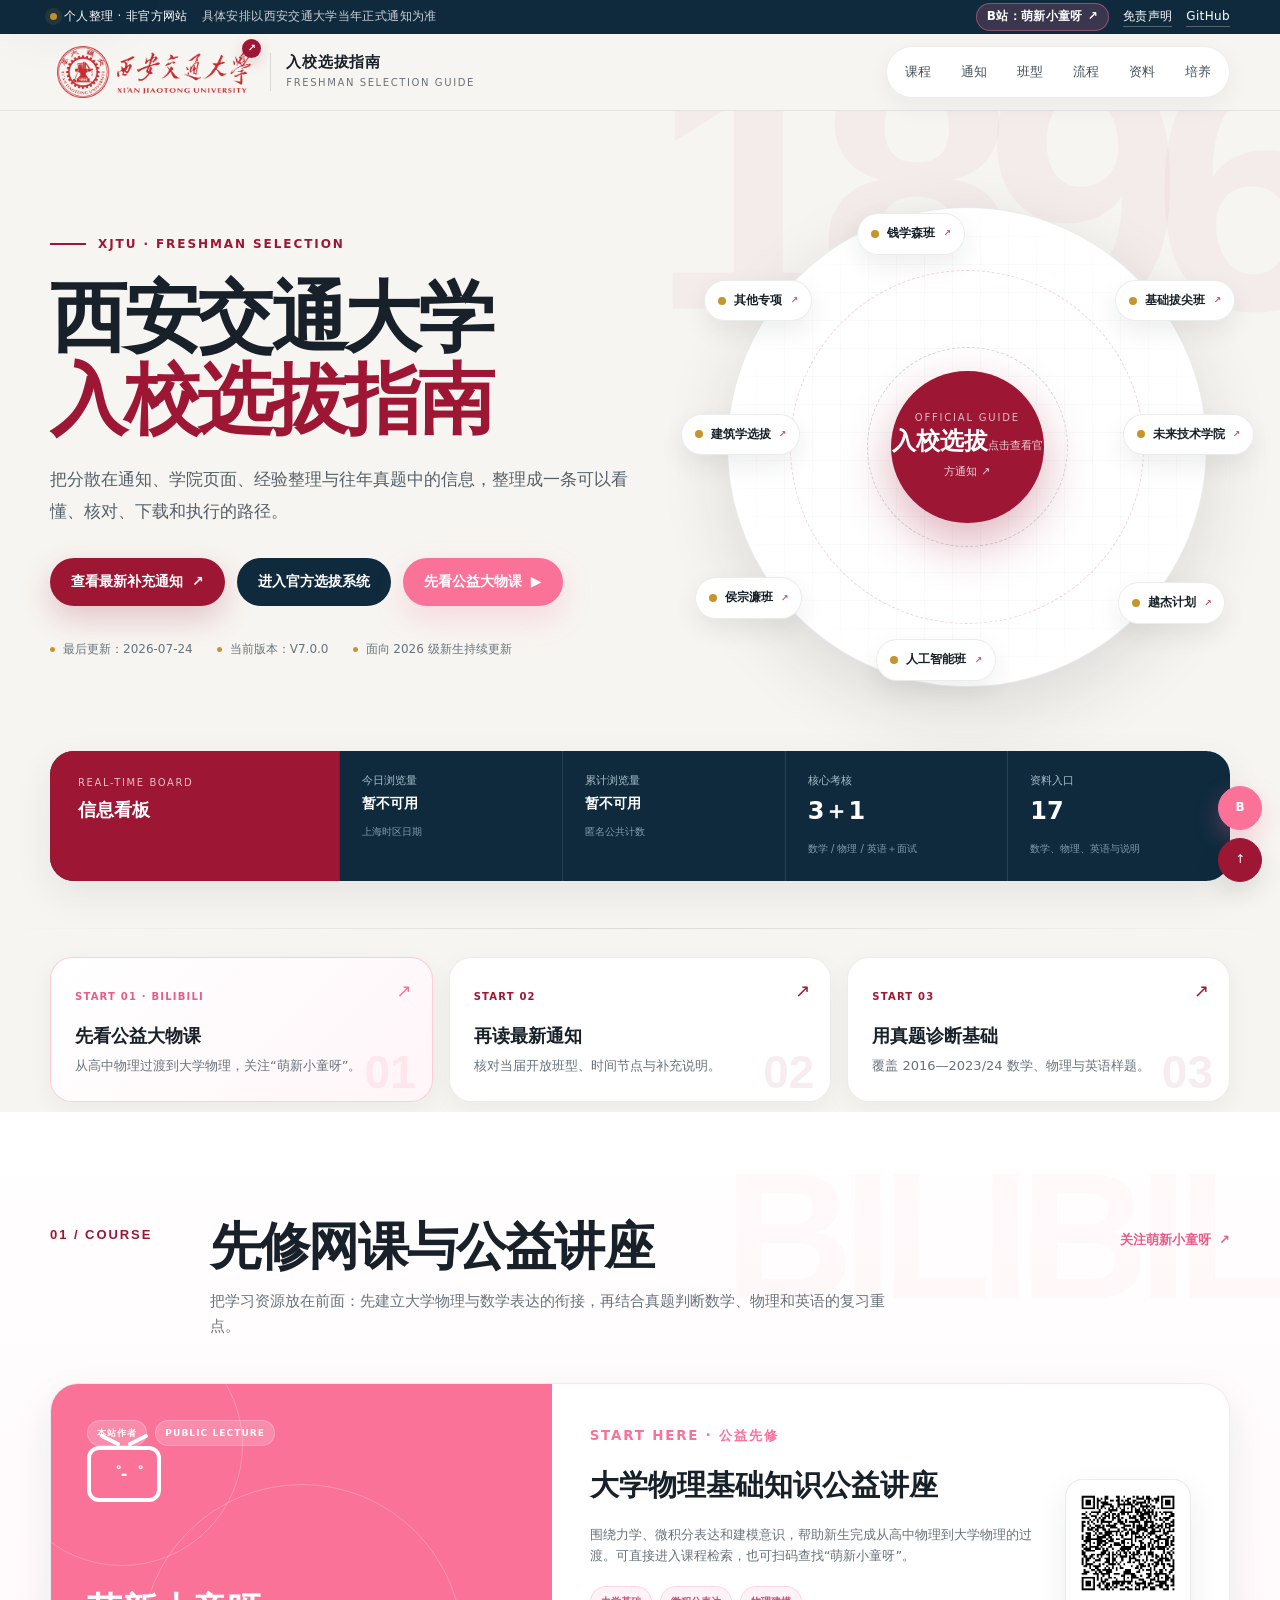
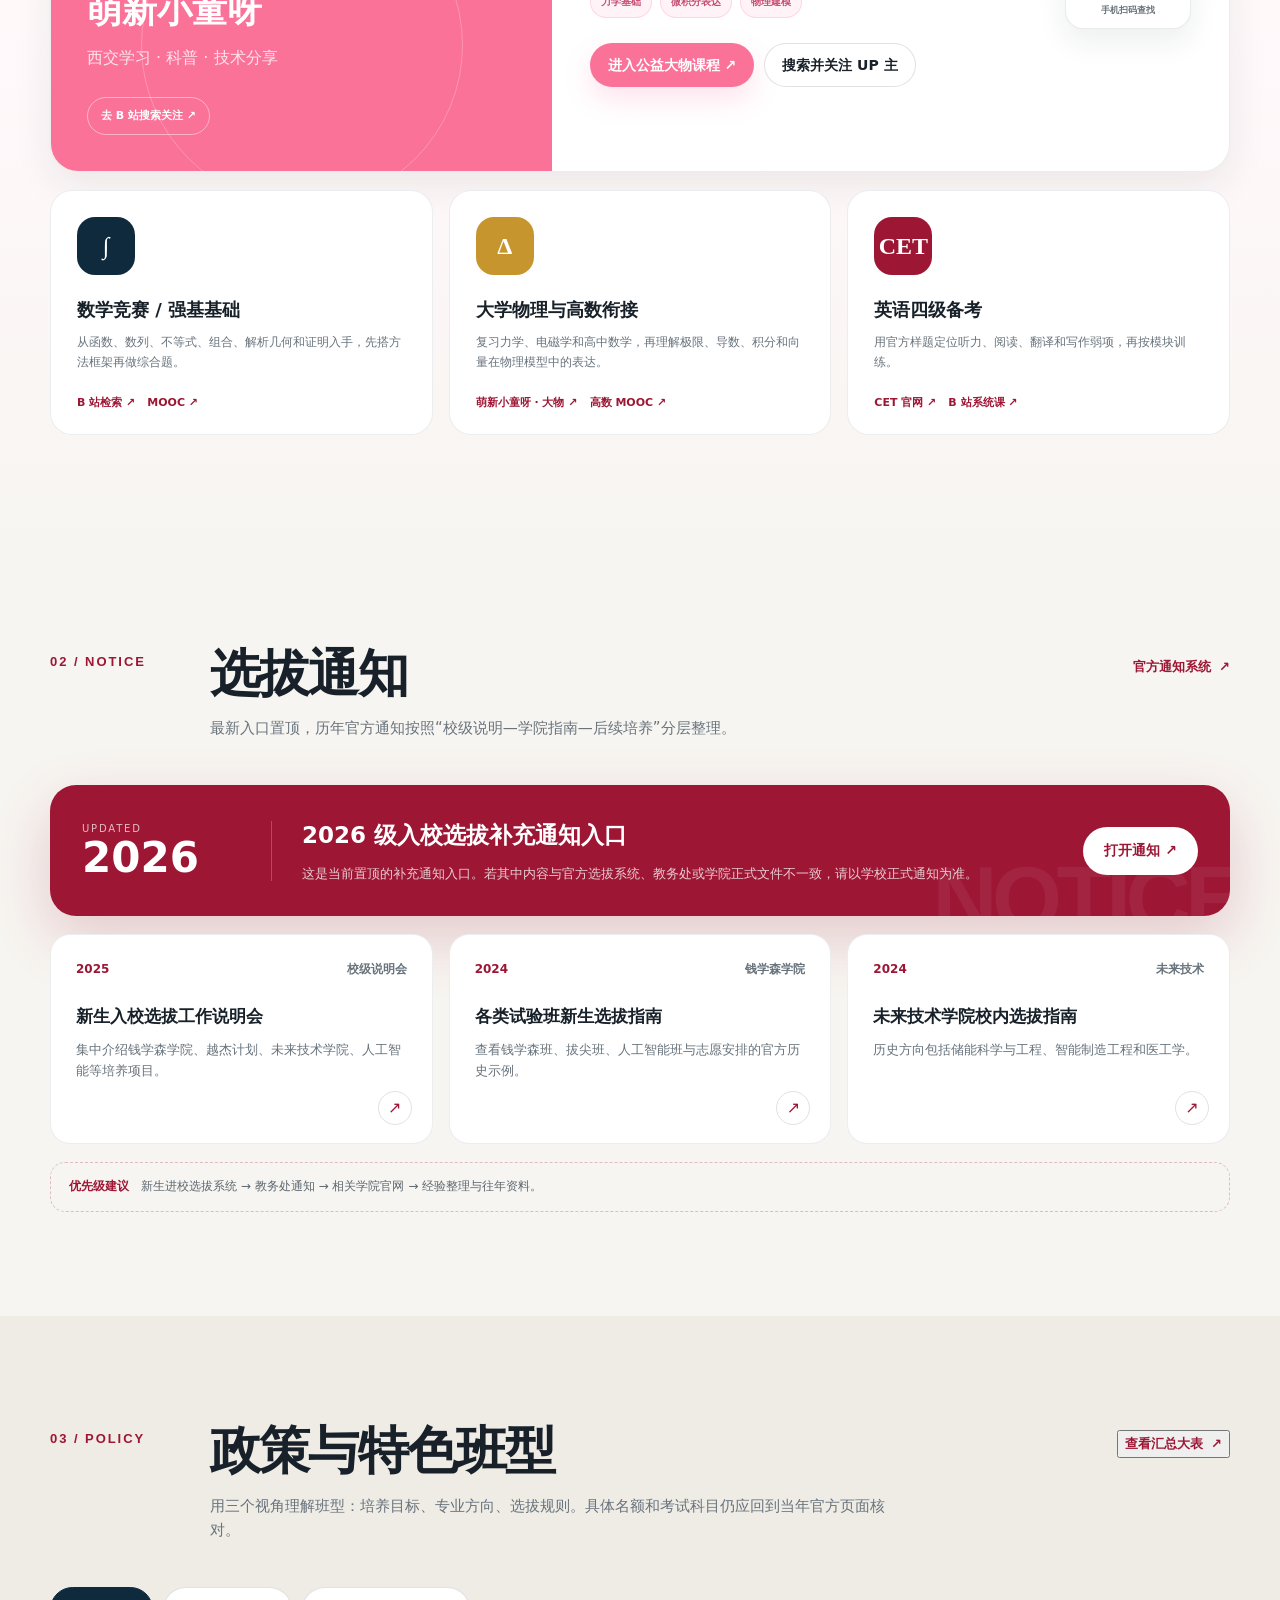
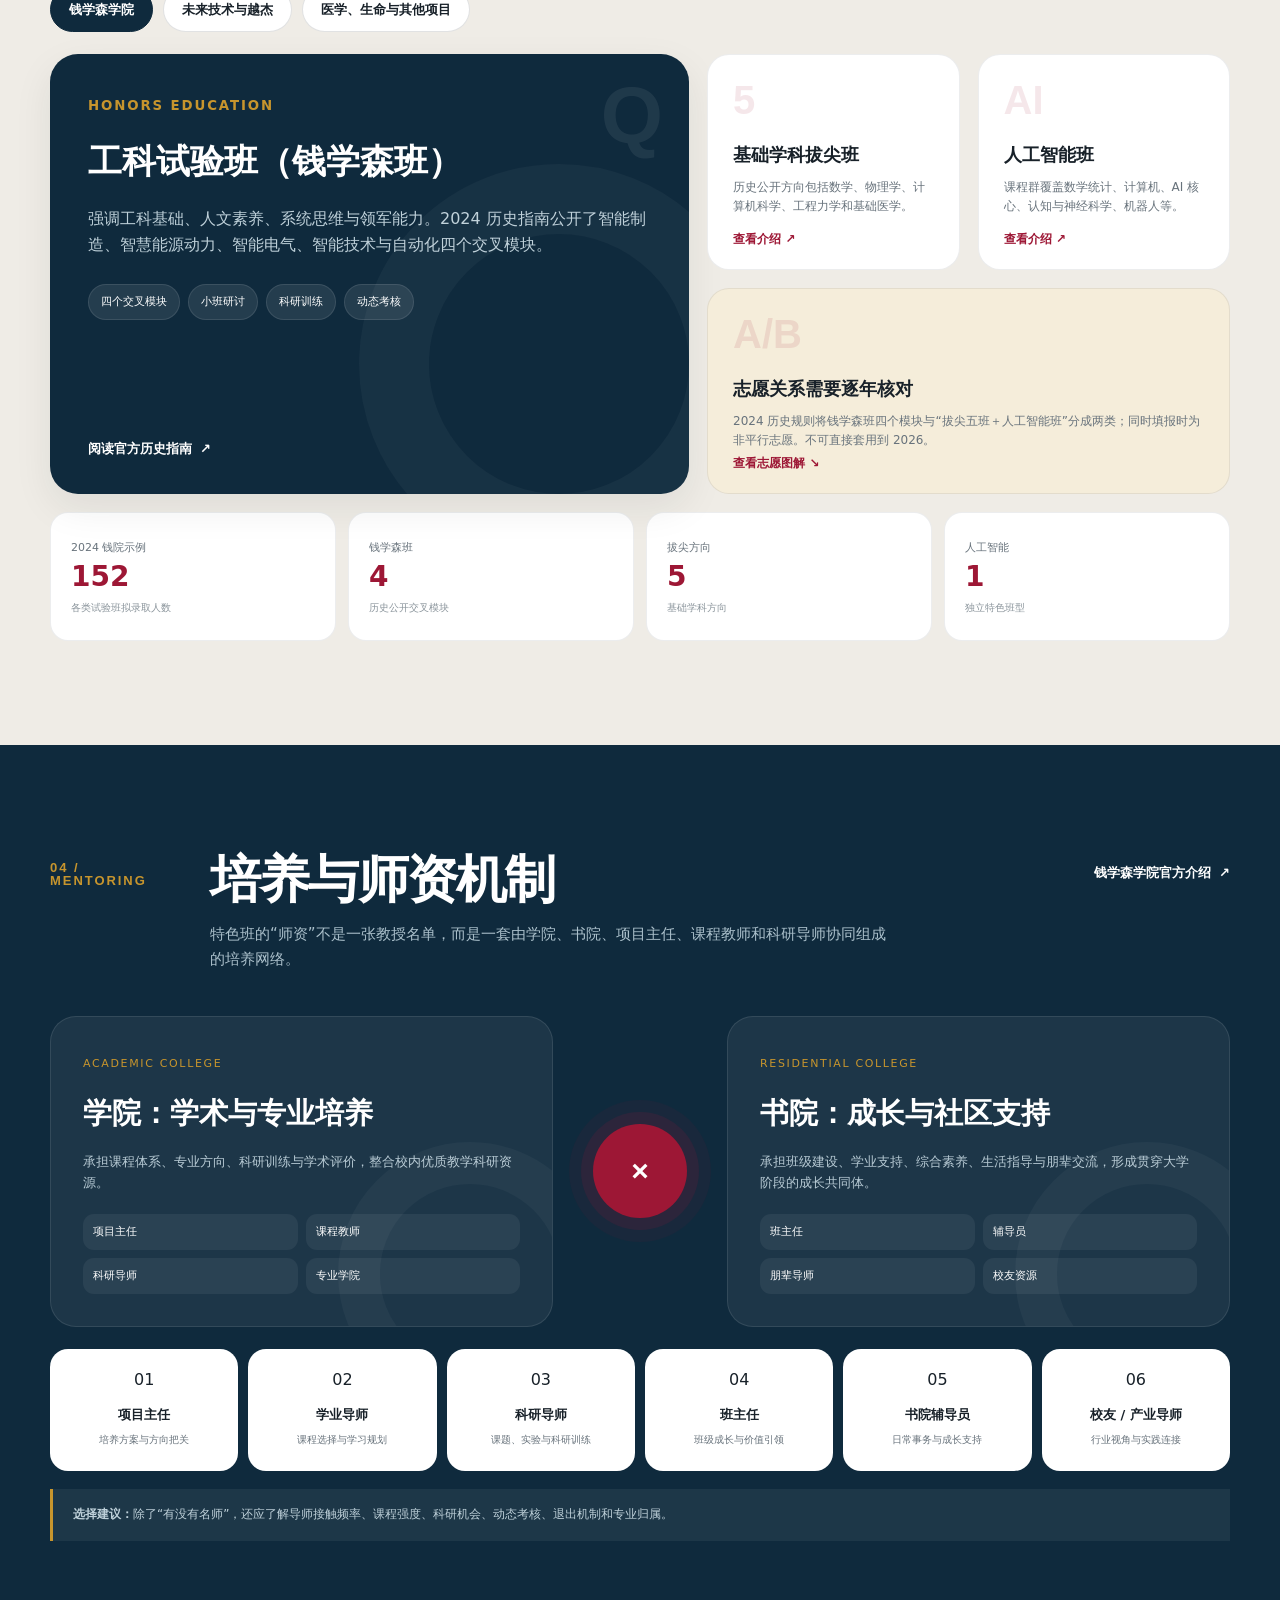
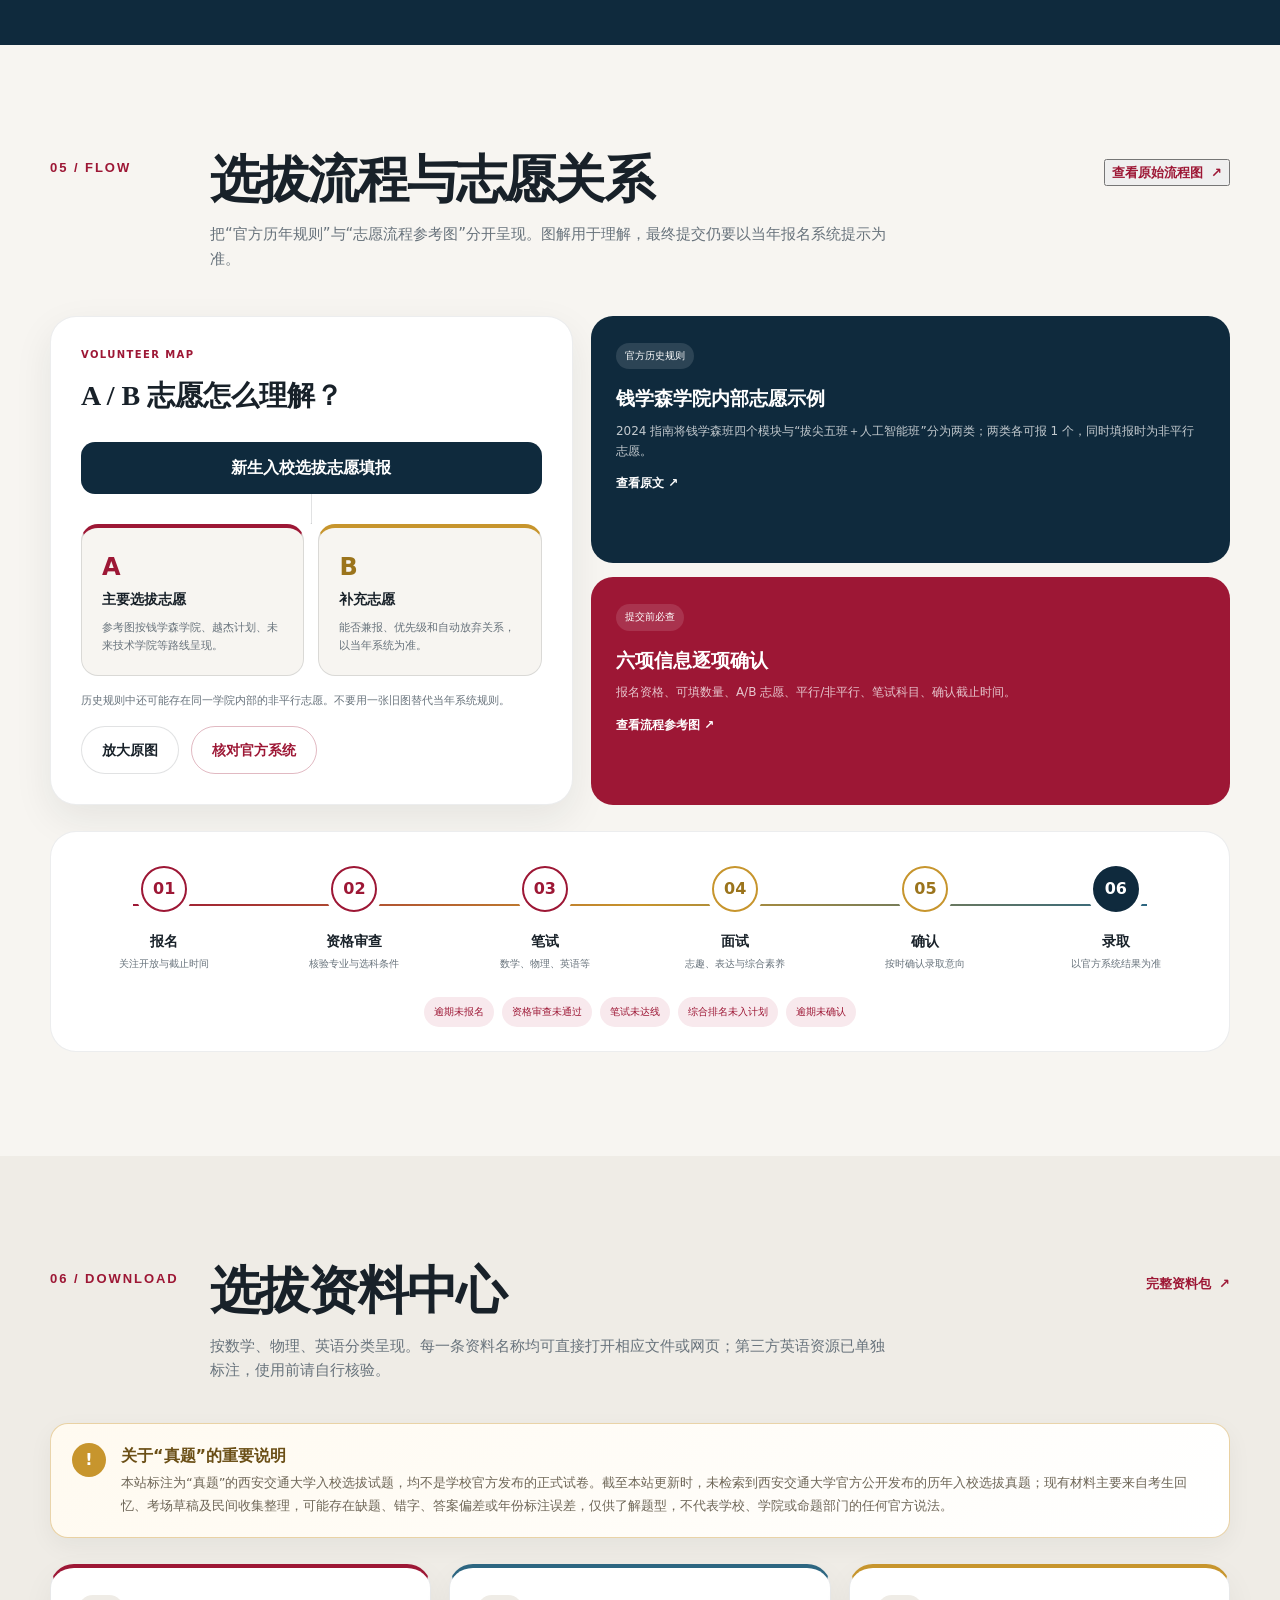
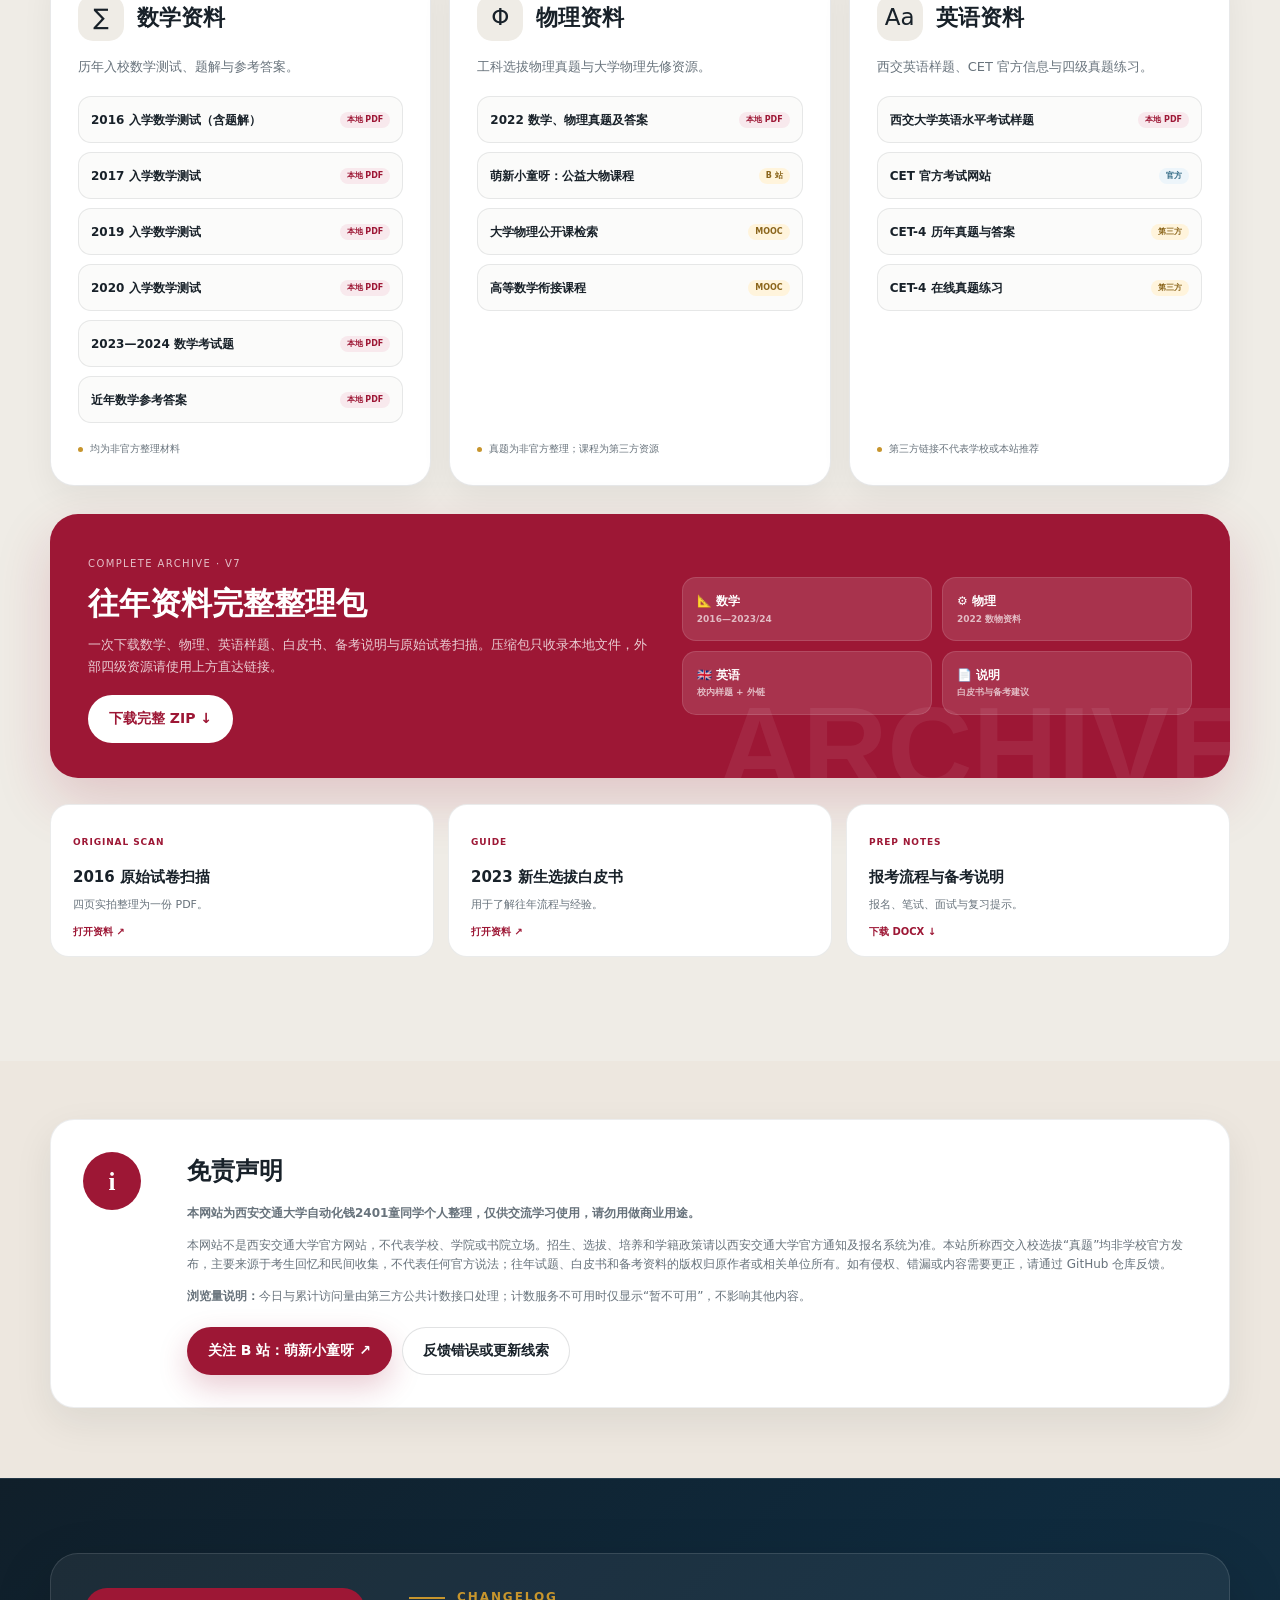
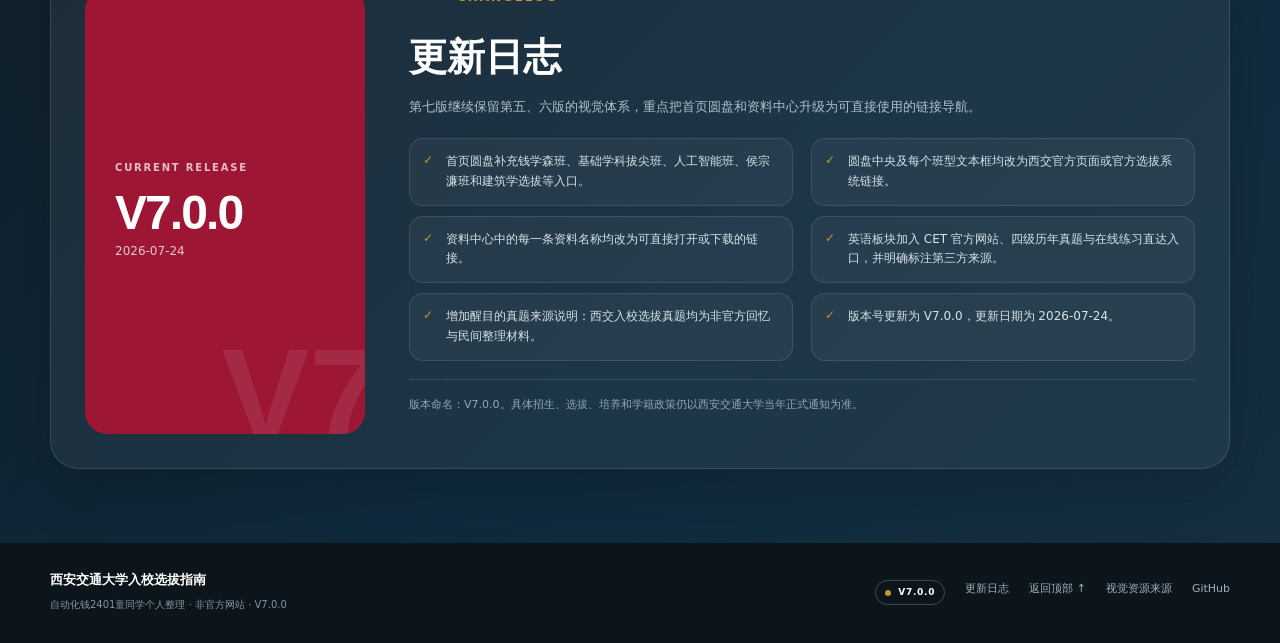
==== commit 03a0b3e1: "Add files via upload" ====
--- a/index.html
+++ b/index.html
@@ -106,7 +106,7 @@
 /* v4 release: transparent official wordmark, de-duplicated library, version history */
 .version-section{padding:74px 0;background:linear-gradient(135deg,#101f2a 0%,var(--navy) 55%,#152f40 100%);color:#fff;border-top:1px solid rgba(255,255,255,.08)}
 .version-card{display:grid;grid-template-columns:280px 1fr;gap:44px;align-items:stretch;padding:34px;border:1px solid rgba(255,255,255,.12);border-radius:28px;background:rgba(255,255,255,.055);box-shadow:0 22px 60px rgba(0,0,0,.16)}
-.version-stamp{position:relative;display:flex;flex-direction:column;justify-content:center;min-height:230px;padding:30px;border-radius:22px;background:var(--red);overflow:hidden}.version-stamp::after{content:"V6";position:absolute;right:-18px;bottom:-28px;font:900 132px/1 Arial;color:rgba(255,255,255,.08)}.version-stamp small{position:relative;z-index:1;font-size:10px;font-weight:900;letter-spacing:.18em;color:rgba(255,255,255,.72)}.version-stamp strong{position:relative;z-index:1;display:block;margin:12px 0 5px;font:900 48px/1 Arial;letter-spacing:-.04em}.version-stamp span{position:relative;z-index:1;font-size:12px;color:rgba(255,255,255,.75)}
+.version-stamp{position:relative;display:flex;flex-direction:column;justify-content:center;min-height:230px;padding:30px;border-radius:22px;background:var(--red);overflow:hidden}.version-stamp::after{content:"V7";position:absolute;right:-18px;bottom:-28px;font:900 132px/1 Arial;color:rgba(255,255,255,.08)}.version-stamp small{position:relative;z-index:1;font-size:10px;font-weight:900;letter-spacing:.18em;color:rgba(255,255,255,.72)}.version-stamp strong{position:relative;z-index:1;display:block;margin:12px 0 5px;font:900 48px/1 Arial;letter-spacing:-.04em}.version-stamp span{position:relative;z-index:1;font-size:12px;color:rgba(255,255,255,.75)}
 .version-copy .eyebrow{color:var(--gold)}.version-copy .eyebrow::before{background:var(--gold)}.version-copy h2{margin:18px 0 8px;font-family:"STZhongsong","Songti SC",serif;font-size:38px}.version-copy>p{margin:0 0 20px;color:#aec1cb;font-size:13px}.changelog-list{display:grid;grid-template-columns:1fr 1fr;gap:10px 18px;margin:0;padding:0;list-style:none}.changelog-list li{position:relative;padding:13px 14px 13px 36px;border:1px solid rgba(255,255,255,.1);border-radius:14px;background:rgba(255,255,255,.045);color:#d8e2e7;font-size:12px}.changelog-list li::before{content:"✓";position:absolute;left:13px;top:12px;color:var(--gold);font-weight:900}.version-note{margin-top:18px!important;padding-top:16px;border-top:1px solid rgba(255,255,255,.1);color:#91a8b4!important;font-size:11px!important}
 .version-pill{display:inline-flex;align-items:center;gap:7px;padding:4px 9px;border:1px solid rgba(255,255,255,.22);border-radius:999px;color:#fff;font-size:9px;font-weight:900;letter-spacing:.08em}.version-pill::before{content:"";width:6px;height:6px;border-radius:50%;background:var(--gold)}
 @media(max-width:800px){.version-card{grid-template-columns:1fr;gap:22px;padding:22px}.version-stamp{min-height:180px}.changelog-list{grid-template-columns:1fr}.version-copy h2{font-size:32px}}
@@ -124,6 +124,32 @@
 .v6-points{display:grid;grid-template-columns:1fr 1fr;gap:14px;position:relative;z-index:1}
 .v6-point{padding:16px;background:rgba(255,255,255,.12);border-radius:16px}
 @media(max-width:800px){.v6-resource-grid,.v6-archive{grid-template-columns:1fr}.v6-archive{padding:28px}}
+
+/* ===== V7: linked compass + linked resource library ===== */
+.compass-core{color:#fff;text-decoration:none;transition:transform .22s,box-shadow .22s}.compass-core:hover,.compass-core:focus-visible{transform:scale(1.035);box-shadow:0 24px 58px rgba(157,23,53,.38);outline:none}
+a.orbit-item{color:var(--ink);text-decoration:none;transition:transform .2s,box-shadow .2s,border-color .2s;background:rgba(255,255,255,.97)}
+a.orbit-item::after{content:"↗";font-size:9px;color:var(--red);opacity:.72}
+a.orbit-item:hover,a.orbit-item:focus-visible{transform:translateY(-3px);box-shadow:0 16px 34px rgba(24,33,41,.14);border-color:rgba(157,23,53,.3);outline:none}
+.orbit-item.o1{left:27%;top:1%}.orbit-item.o2{right:-6%;top:15%}.orbit-item.o3{right:-10%;top:43%}.orbit-item.o4{right:-4%;bottom:13%}.orbit-item.o5{left:31%;bottom:1%}.orbit-item.o6{left:-7%;bottom:14%}.orbit-item.o7{left:-10%;top:43%}.orbit-item.o8{left:-5%;top:15%}
+.compass-note{right:50%;bottom:-28px;width:218px;transform:translateX(50%) rotate(-1deg);text-align:center}
+.v7-source-note{display:grid;grid-template-columns:auto 1fr;gap:15px;align-items:start;margin:-4px 0 26px;padding:19px 21px;border:1px solid rgba(199,149,45,.4);border-radius:18px;background:linear-gradient(135deg,#fffaf0,#fff);box-shadow:0 8px 24px rgba(24,33,41,.05)}
+.v7-source-note .notice-mark{display:grid;place-items:center;width:34px;height:34px;border-radius:50%;background:var(--gold);color:#fff;font-weight:900}.v7-source-note strong{display:block;color:#6b4f16;margin-bottom:3px}.v7-source-note p{margin:0;color:#6e6657;font-size:13px;line-height:1.75}
+.v7-resource-grid{display:grid;grid-template-columns:repeat(3,1fr);gap:18px;margin:0 0 28px}.v7-resource-card{display:flex;flex-direction:column;min-height:430px;padding:27px;border-radius:24px;background:#fff;border:1px solid rgba(24,33,41,.1);box-shadow:0 12px 32px rgba(0,0,0,.055)}
+.v7-resource-card.math{border-top:4px solid var(--red)}.v7-resource-card.physics{border-top:4px solid var(--blue)}.v7-resource-card.english{border-top:4px solid var(--gold)}
+.v7-resource-head{display:flex;align-items:center;gap:13px;margin-bottom:8px}.v7-resource-icon{display:grid;place-items:center;width:46px;height:46px;border-radius:15px;background:var(--paper-2);font-size:23px}.v7-resource-card h3{margin:0;font-size:22px}.v7-resource-card>p{margin:7px 0 19px;color:var(--muted);font-size:13px}.v7-resource-links{display:grid;gap:9px}.v7-resource-link{display:grid;grid-template-columns:1fr auto;gap:12px;align-items:center;min-height:47px;padding:10px 12px;border:1px solid rgba(24,33,41,.09);border-radius:13px;background:#fbfbfa;font-size:12px;font-weight:800;line-height:1.35;transition:.2s}.v7-resource-link:hover,.v7-resource-link:focus-visible{transform:translateX(3px);border-color:rgba(157,23,53,.3);background:#fff;box-shadow:0 8px 18px rgba(24,33,41,.06);outline:none}.v7-resource-link b{font-size:13px;color:var(--red)}
+.resource-tag{display:inline-flex;align-items:center;width:max-content;margin-top:auto;padding-top:18px;color:var(--muted);font-size:10px}.resource-tag::before{content:"";width:5px;height:5px;border-radius:50%;background:var(--gold);margin-right:7px}
+.link-meta{display:inline-flex;align-items:center;gap:5px;padding:3px 7px;border-radius:999px;background:var(--paper-2);font-size:8px;color:var(--muted);font-weight:900;white-space:nowrap}.link-meta.official{background:#edf5fa;color:#2d6681}.link-meta.third{background:#fff4dc;color:#8b651b}.link-meta.local{background:#f8e9ed;color:#9d1735}
+.v7-archive{display:grid;grid-template-columns:1.05fr .95fr;gap:30px;align-items:center;padding:35px 38px;border-radius:28px;background:var(--red);color:#fff;margin-bottom:26px;overflow:hidden;position:relative;box-shadow:0 22px 55px rgba(157,23,53,.18)}.v7-archive:after{content:"ARCHIVE";position:absolute;right:-18px;bottom:-39px;font:900 118px Arial;color:rgba(255,255,255,.065)}.v7-archive>div{position:relative;z-index:1}.v7-archive small{letter-spacing:.14em;color:rgba(255,255,255,.72);font-size:10px}.v7-archive h3{font:700 31px/1.25 "STZhongsong","Songti SC",serif;margin:10px 0}.v7-archive p{margin:0;color:rgba(255,255,255,.78);font-size:13px;max-width:590px}.v7-archive .btn{margin-top:18px;background:#fff;color:var(--red)}.v7-points{display:grid;grid-template-columns:1fr 1fr;gap:10px}.v7-point{padding:14px;border-radius:14px;background:rgba(255,255,255,.12);border:1px solid rgba(255,255,255,.12);font-size:12px;font-weight:800;line-height:1.6}.v7-point span{display:block;color:rgba(255,255,255,.67);font-size:9px;font-weight:600}
+.v7-fast-links{display:grid;grid-template-columns:repeat(3,1fr);gap:14px}.v7-fast-link{position:relative;display:block;min-height:132px;padding:22px 22px 42px;border-radius:19px;background:#fff;border:1px solid rgba(24,33,41,.09);transition:.2s}.v7-fast-link:hover{transform:translateY(-3px);box-shadow:var(--shadow-sm)}.v7-fast-link small{color:var(--red);font-size:9px;font-weight:900;letter-spacing:.1em}.v7-fast-link strong{display:block;margin:12px 0 6px;font-size:15px}.v7-fast-link p{margin:0;color:var(--muted);font-size:11px}.v7-fast-link b{position:absolute;left:22px;bottom:16px;color:var(--red);font-size:10px}
+@media(max-width:900px){.v7-resource-grid{grid-template-columns:1fr}.v7-resource-card{min-height:auto}.v7-archive{grid-template-columns:1fr}.v7-fast-links{grid-template-columns:1fr 1fr}}
+@media(max-width:560px){.orbit-item.o1{left:26%;top:0}.orbit-item.o2{right:-8%;top:14%}.orbit-item.o3{right:-12%;top:43%}.orbit-item.o4{right:-7%;bottom:13%}.orbit-item.o5{left:29%;bottom:0}.orbit-item.o6{left:-10%;bottom:14%}.orbit-item.o7{left:-13%;top:43%}.orbit-item.o8{left:-8%;top:14%}a.orbit-item{font-size:8px;padding:6px 7px;gap:5px}a.orbit-item::after{display:none}.compass-note{display:none}.v7-source-note{grid-template-columns:1fr}.v7-fast-links{grid-template-columns:1fr}.v7-archive{padding:27px 24px}.v7-points{grid-template-columns:1fr 1fr}.v7-resource-card{padding:22px}}
+
+/* V7 orbit positioning reset: prevents legacy nth-of-type rules from stretching link chips. */
+a.orbit-item{left:auto!important;right:auto!important;top:auto!important;bottom:auto!important}
+.orbit-item.o1{left:27%!important;top:1%!important}.orbit-item.o2{right:-6%!important;top:15%!important}.orbit-item.o3{right:-10%!important;top:43%!important}.orbit-item.o4{right:-4%!important;bottom:13%!important}.orbit-item.o5{left:31%!important;bottom:1%!important}.orbit-item.o6{left:-7%!important;bottom:14%!important}.orbit-item.o7{left:-10%!important;top:43%!important}.orbit-item.o8{left:-5%!important;top:15%!important}
+@media(max-width:560px){.orbit-item.o1{left:26%!important;top:0!important}.orbit-item.o2{right:-8%!important;top:14%!important}.orbit-item.o3{right:-12%!important;top:43%!important}.orbit-item.o4{right:-7%!important;bottom:13%!important}.orbit-item.o5{left:29%!important;bottom:0!important}.orbit-item.o6{left:-10%!important;bottom:14%!important}.orbit-item.o7{left:-13%!important;top:43%!important}.orbit-item.o8{left:-8%!important;top:14%!important}}
+.compass-note{display:none!important}
+@media(max-width:560px){.compass-card{width:315px!important}.orbit-item.o1{left:24%!important}.orbit-item.o2{right:-3%!important}.orbit-item.o3{right:-5%!important}.orbit-item.o4{right:-3%!important}.orbit-item.o5{left:27%!important}.orbit-item.o6{left:-4%!important}.orbit-item.o7{left:-5%!important}.orbit-item.o8{left:-3%!important}}
 </style>
 </head>
 <body>
@@ -156,20 +182,22 @@
 <h1>西安交通大学<br/><span>入校选拔指南</span></h1>
 <p class="hero-lead">把分散在通知、学院页面、经验整理与往年真题中的信息，整理成一条可以看懂、核对、下载和执行的路径。</p>
 <div class="hero-actions"><a class="btn btn-primary" href="https://mp.weixin.qq.com/s/iMGeFnrc_L2nPikqpQH9ig?scene=1" rel="noopener" target="_blank">查看最新补充通知 <b>↗</b></a><a class="btn btn-dark" href="https://xsxb.xjtu.edu.cn/" rel="noopener" target="_blank">进入官方选拔系统</a><a class="btn btn-bili" href="https://search.bilibili.com/all?keyword=%E8%90%8C%E6%96%B0%E5%B0%8F%E7%AB%A5%E5%91%80%20%E5%A4%A7%E7%89%A9" rel="noopener" target="_blank">先看公益大物课 <b>▶</b></a></div>
-<div class="hero-foot"><span>最后更新：2026-07-23</span><span>当前版本：V6.0.0</span><span>面向 2026 级新生持续更新</span></div>
-</div>
-<div aria-label="特色班型方向示意" class="compass reveal">
+<div class="hero-foot"><span>最后更新：2026-07-24</span><span>当前版本：V7.0.0</span><span>面向 2026 级新生持续更新</span></div>
+</div>
+<div aria-label="特色班型与官方介绍入口" class="compass reveal">
 <div class="compass-card">
 <div class="compass-grid"></div>
-<div class="compass-core"><div><small>SELECTION</small><strong>入校选拔</strong><em>通知 · 志愿 · 考核</em></div></div>
-<div class="orbit-item"><i></i>钱学森学院</div>
-<div class="orbit-item"><i></i>未来技术学院</div>
-<div class="orbit-item"><i></i>越杰计划</div>
-<div class="orbit-item"><i></i>医学特色班</div>
-<div class="orbit-item"><i></i>基础学科拔尖</div>
-<div class="orbit-item"><i></i>其他专项选拔</div>
-</div>
-<div class="compass-note"><span>READ FIRST</span><strong>先看当年通知，再看往年经验</strong><p>班型、名额和志愿规则可能逐年调整。</p></div>
+<a class="compass-core" href="https://xsjxxb.xjtu.edu.cn/" target="_blank" rel="noopener" aria-label="打开西安交通大学新生进校选拔系统"><div><small>OFFICIAL GUIDE</small><strong>入校选拔</strong><em>点击查看官方通知 ↗</em></div></a>
+<a class="orbit-item o1" href="https://xsjxxb.xjtu.edu.cn/info/1002/1281.htm" target="_blank" rel="noopener" title="2024年钱学森学院新生选拔指南"><i></i>钱学森班</a>
+<a class="orbit-item o2" href="https://xsjxxb.xjtu.edu.cn/info/1002/1281.htm" target="_blank" rel="noopener" title="基础学科拔尖学生培养计划"><i></i>基础拔尖班</a>
+<a class="orbit-item o3" href="https://xsjxxb.xjtu.edu.cn/info/1002/1191.htm" target="_blank" rel="noopener" title="未来技术学院本科新生选拔指南"><i></i>未来技术学院</a>
+<a class="orbit-item o4" href="https://www.ef.xjtu.edu.cn/jphd/yjjh1.htm" target="_blank" rel="noopener" title="西安交通大学越杰计划官方介绍"><i></i>越杰计划</a>
+<a class="orbit-item o5" href="https://xsjxxb.xjtu.edu.cn/info/1002/1281.htm" target="_blank" rel="noopener" title="人工智能班官方选拔介绍"><i></i>人工智能班</a>
+<a class="orbit-item o6" href="https://zs.xjtu.edu.cn/yxsd/xxjj/rcpyts.htm" target="_blank" rel="noopener" title="侯宗濂医学实验班培养特色"><i></i>侯宗濂班</a>
+<a class="orbit-item o7" href="https://xsjxxb.xjtu.edu.cn/jzzyxb.htm" target="_blank" rel="noopener" title="建筑学专业新生选拔"><i></i>建筑学选拔</a>
+<a class="orbit-item o8" href="https://xsjxxb.xjtu.edu.cn/" target="_blank" rel="noopener" title="其他专项选拔与最新通知"><i></i>其他专项</a>
+</div>
+<div class="compass-note"><span>CLICK TO OPEN</span><strong>圆盘上的班型均可点击</strong><p>链接指向西交官方介绍或官方选拔页面。</p></div>
 </div>
 </div>
 <div class="container metrics reveal">
@@ -177,7 +205,7 @@
 <div class="metric"><span>今日浏览量</span><strong id="todayViews">—</strong><small>上海时区日期</small></div>
 <div class="metric"><span>累计浏览量</span><strong id="totalViews">—</strong><small>匿名公共计数</small></div>
 <div class="metric"><span>核心考核</span><strong>3＋1</strong><small>数学 / 物理 / 英语＋面试</small></div>
-<div class="metric"><span>资料入口</span><strong>12</strong><small>数学、物理、英语与说明</small></div>
+<div class="metric"><span>资料入口</span><strong>17</strong><small>数学、物理、英语与说明</small></div>
 </div>
 </section>
 <section class="quick-start">
@@ -330,48 +358,74 @@
 <div class="container">
 <div class="section-head reveal">
 <div class="section-index">06 / DOWNLOAD</div>
-<div class="section-title"><h2>选拔资料中心</h2><p>按照考试科目重新整理数学、物理、英语三类资源，并保留历年真题、参考答案与备考说明。重复版本已清理，仅保留具有参考价值的文件。</p></div>
+<div class="section-title"><h2>选拔资料中心</h2><p>按数学、物理、英语分类呈现。每一条资料名称均可直接打开相应文件或网页；第三方英语资源已单独标注，使用前请自行核验。</p></div>
 <div class="section-action"><a class="text-link" download href="xjtu-selection-materials-complete-2026.zip">完整资料包</a></div>
 </div>
-<div class="v6-resource-grid">
-<div class="v6-resource-card"><div class="v6-icon">📐</div><h3>数学资料</h3><p>历年入学数学测试与参考答案。</p><ul><li>2016 入学数学测试</li><li>2017 入学数学测试</li><li>2019 / 2020 数学试题</li><li>2023—2024 最新试题</li></ul></div>
-<div class="v6-resource-card"><div class="v6-icon">⚙️</div><h3>物理资料</h3><p>面向工科基础能力准备。</p><ul><li>2022 数学、物理真题及答案</li><li>大学物理复习资源</li><li>基础知识梳理</li></ul></div>
-<div class="v6-resource-card"><div class="v6-icon">🇬🇧</div><h3>英语资料</h3><p>英语水平考试与四六级备考入口。</p><ul><li>西交大学英语水平考试样题</li><li>CET-4 历年真题入口</li><li>听力与解析资源</li></ul></div>
-</div>
-<div class="v6-archive">
-<div><small>COMPLETE ARCHIVE · V6</small><h3>往年真题与选拔资料完整整理包</h3><p>覆盖数学、物理、英语资料、白皮书、备考说明与原始试卷扫描。适合一次性下载保存。</p><a class="btn" download href="xjtu-selection-materials-complete-2026.zip">下载完整 ZIP ↓</a></div>
-<div class="v6-points"><div class="v6-point">📐 数学<br>历年真题</div><div class="v6-point">⚙️ 物理<br>基础资料</div><div class="v6-point">🇬🇧 英语<br>样题与四级入口</div><div class="v6-point">📄 白皮书<br>经验整理</div></div>
-</div>
-<div class="file-stack">
-<article class="file-card"><span class="file-type">MATH · 2016</span><h4>2016 数学试题及题解</h4><p>原题与题解。</p><a href="xjtu-2016-math-with-solutions.pdf" target="_blank">预览 / 下载 ↗</a></article>
-<article class="file-card"><span class="file-type">MATH · 2023–24</span><h4>2023—2024 数学考试题</h4><p>最新年份参考。</p><a href="xjtu-2023-2024-math-exam.pdf" target="_blank">预览 / 下载 ↗</a></article>
-<article class="file-card"><span class="file-type">ENGLISH</span><h4>大学英语水平考试样题</h4><p>听力、阅读、写作、翻译。</p><a href="xjtu-english-placement-sample.pdf" target="_blank">预览 / 下载 ↗</a></article>
+<div class="v7-source-note reveal"><span class="notice-mark">!</span><div><strong>关于“真题”的重要说明</strong><p>本站标注为“真题”的西安交通大学入校选拔试题，均不是学校官方发布的正式试卷。截至本站更新时，未检索到西安交通大学官方公开发布的历年入校选拔真题；现有材料主要来自考生回忆、考场草稿及民间收集整理，可能存在缺题、错字、答案偏差或年份标注误差，仅供了解题型，不代表学校、学院或命题部门的任何官方说法。</p></div></div>
+<div class="v7-resource-grid">
+<article class="v7-resource-card math reveal">
+<div class="v7-resource-head"><span class="v7-resource-icon">∑</span><div><h3>数学资料</h3></div></div><p>历年入校数学测试、题解与参考答案。</p>
+<div class="v7-resource-links">
+<a class="v7-resource-link" href="xjtu-2016-math-with-solutions.pdf" target="_blank"><span>2016 入学数学测试（含题解）</span><span class="link-meta local">本地 PDF</span></a>
+<a class="v7-resource-link" href="xjtu-2017-math-exam.pdf" target="_blank"><span>2017 入学数学测试</span><span class="link-meta local">本地 PDF</span></a>
+<a class="v7-resource-link" href="xjtu-2019-math-exam.pdf" target="_blank"><span>2019 入学数学测试</span><span class="link-meta local">本地 PDF</span></a>
+<a class="v7-resource-link" href="xjtu-2020-math-exam.pdf" target="_blank"><span>2020 入学数学测试</span><span class="link-meta local">本地 PDF</span></a>
+<a class="v7-resource-link" href="xjtu-2023-2024-math-exam.pdf" target="_blank"><span>2023—2024 数学考试题</span><span class="link-meta local">本地 PDF</span></a>
+<a class="v7-resource-link" href="xjtu-recent-math-reference-answers.pdf" target="_blank"><span>近年数学参考答案</span><span class="link-meta local">本地 PDF</span></a>
+</div><span class="resource-tag">均为非官方整理材料</span>
+</article>
+<article class="v7-resource-card physics reveal">
+<div class="v7-resource-head"><span class="v7-resource-icon">Φ</span><div><h3>物理资料</h3></div></div><p>工科选拔物理真题与大学物理先修资源。</p>
+<div class="v7-resource-links">
+<a class="v7-resource-link" href="xjtu-2022-math-physics-with-answers.pdf" target="_blank"><span>2022 数学、物理真题及答案</span><span class="link-meta local">本地 PDF</span></a>
+<a class="v7-resource-link" href="https://search.bilibili.com/all?keyword=%E8%90%8C%E6%96%B0%E5%B0%8F%E7%AB%A5%E5%91%80%20%E5%A4%A7%E7%89%A9" target="_blank" rel="noopener"><span>萌新小童呀：公益大物课程</span><span class="link-meta third">B 站</span></a>
+<a class="v7-resource-link" href="https://www.icourse163.org/search.htm?search=%E5%A4%A7%E5%AD%A6%E7%89%A9%E7%90%86" target="_blank" rel="noopener"><span>大学物理公开课检索</span><span class="link-meta third">MOOC</span></a>
+<a class="v7-resource-link" href="https://www.icourse163.org/search.htm?search=%E9%AB%98%E7%AD%89%E6%95%B0%E5%AD%A6" target="_blank" rel="noopener"><span>高等数学衔接课程</span><span class="link-meta third">MOOC</span></a>
+</div><span class="resource-tag">真题为非官方整理；课程为第三方资源</span>
+</article>
+<article class="v7-resource-card english reveal">
+<div class="v7-resource-head"><span class="v7-resource-icon">Aa</span><div><h3>英语资料</h3></div></div><p>西交英语样题、CET 官方信息与四级真题练习。</p>
+<div class="v7-resource-links">
+<a class="v7-resource-link" href="xjtu-english-placement-sample.pdf" target="_blank"><span>西交大学英语水平考试样题</span><span class="link-meta local">本地 PDF</span></a>
+<a class="v7-resource-link" href="https://cet.neea.edu.cn/" target="_blank" rel="noopener"><span>CET 官方考试网站</span><span class="link-meta official">官方</span></a>
+<a class="v7-resource-link" href="https://www.wehuster.com/cet4" target="_blank" rel="noopener"><span>CET-4 历年真题与答案</span><span class="link-meta third">第三方</span></a>
+<a class="v7-resource-link" href="https://zhenti.burningvocabulary.cn/cet4" target="_blank" rel="noopener"><span>CET-4 在线真题练习</span><span class="link-meta third">第三方</span></a>
+</div><span class="resource-tag">第三方链接不代表学校或本站推荐</span>
+</article>
+</div>
+<div class="v7-archive reveal">
+<div><small>COMPLETE ARCHIVE · V7</small><h3>往年资料完整整理包</h3><p>一次下载数学、物理、英语样题、白皮书、备考说明与原始试卷扫描。压缩包只收录本地文件，外部四级资源请使用上方直达链接。</p><a class="btn" download href="xjtu-selection-materials-complete-2026.zip">下载完整 ZIP ↓</a></div>
+<div class="v7-points"><div class="v7-point">📐 数学<span>2016—2023/24</span></div><div class="v7-point">⚙️ 物理<span>2022 数物资料</span></div><div class="v7-point">🇬🇧 英语<span>校内样题 + 外链</span></div><div class="v7-point">📄 说明<span>白皮书与备考建议</span></div></div>
+</div>
+<div class="v7-fast-links reveal">
+<a class="v7-fast-link" href="xjtu-2016-math-original-scan.pdf" target="_blank"><small>ORIGINAL SCAN</small><strong>2016 原始试卷扫描</strong><p>四页实拍整理为一份 PDF。</p><b>打开资料 ↗</b></a>
+<a class="v7-fast-link" href="xjtu-2023-selection-whitepaper.pdf" target="_blank"><small>GUIDE</small><strong>2023 新生选拔白皮书</strong><p>用于了解往年流程与经验。</p><b>打开资料 ↗</b></a>
+<a class="v7-fast-link" href="xjtu-selection-prep-notes.docx"><small>PREP NOTES</small><strong>报考流程与备考说明</strong><p>报名、笔试、面试与复习提示。</p><b>下载 DOCX ↓</b></a>
 </div>
 </div>
 </section>
 <section class="disclaimer" id="disclaimer">
-<div class="container disclaimer-card reveal"><div class="disclaimer-icon">i</div><div><h2>免责声明</h2><p class="disclaimer-main">本网站为西安交通大学自动化钱2401童同学个人整理，仅供交流学习使用，请勿用做商业用途。</p><p>本网站不是西安交通大学官方网站，不代表学校、学院或书院立场。招生、选拔、培养和学籍政策请以西安交通大学官方通知及报名系统为准。往年真题、白皮书和备考资料的版权归原作者或相关单位所有；如有侵权或内容需要更正，请通过 GitHub 仓库反馈。</p><p><strong>浏览量说明：</strong>今日与累计访问量由第三方公共计数接口处理；计数服务不可用时仅显示“暂不可用”，不影响其他内容。</p><div class="disclaimer-actions"><a class="btn btn-primary" href="https://search.bilibili.com/upuser?keyword=%E8%90%8C%E6%96%B0%E5%B0%8F%E7%AB%A5%E5%91%80" rel="noopener" target="_blank">关注 B 站：萌新小童呀 ↗</a><a class="btn btn-light" href="https://github.com/hanwentong0624-bot/hanwentong0624-bot.github.io/issues" rel="noopener" target="_blank">反馈错误或更新线索</a></div></div></div>
+<div class="container disclaimer-card reveal"><div class="disclaimer-icon">i</div><div><h2>免责声明</h2><p class="disclaimer-main">本网站为西安交通大学自动化钱2401童同学个人整理，仅供交流学习使用，请勿用做商业用途。</p><p>本网站不是西安交通大学官方网站，不代表学校、学院或书院立场。招生、选拔、培养和学籍政策请以西安交通大学官方通知及报名系统为准。本站所称西交入校选拔“真题”均非学校官方发布，主要来源于考生回忆和民间收集，不代表任何官方说法；往年试题、白皮书和备考资料的版权归原作者或相关单位所有。如有侵权、错漏或内容需要更正，请通过 GitHub 仓库反馈。</p><p><strong>浏览量说明：</strong>今日与累计访问量由第三方公共计数接口处理；计数服务不可用时仅显示“暂不可用”，不影响其他内容。</p><div class="disclaimer-actions"><a class="btn btn-primary" href="https://search.bilibili.com/upuser?keyword=%E8%90%8C%E6%96%B0%E5%B0%8F%E7%AB%A5%E5%91%80" rel="noopener" target="_blank">关注 B 站：萌新小童呀 ↗</a><a class="btn btn-light" href="https://github.com/hanwentong0624-bot/hanwentong0624-bot.github.io/issues" rel="noopener" target="_blank">反馈错误或更新线索</a></div></div></div>
 </section>
 <section class="version-section" id="changelog">
 <div class="container">
 <div class="version-card reveal">
-<div class="version-stamp"><small>CURRENT RELEASE</small><strong>V6.0.0</strong><span>2026-07-23</span></div>
-<div class="version-copy"><div class="eyebrow">Changelog</div><h2>更新日志</h2><p>第五版继续沿用第四版的视觉体系，重点修正校徽与标准字组合的显示比例，并保持资料结构与页面风格稳定。</p>
+<div class="version-stamp"><small>CURRENT RELEASE</small><strong>V7.0.0</strong><span>2026-07-24</span></div>
+<div class="version-copy"><div class="eyebrow">Changelog</div><h2>更新日志</h2><p>第七版继续保留第五、六版的视觉体系，重点把首页圆盘和资料中心升级为可直接使用的链接导航。</p>
 <ul class="changelog-list">
-<li>首页校徽替换为透明版，并继续链接西安交通大学官网。</li>
-<li>新增 2019、2020 数学和大学英语水平考试样题等下载入口。</li>
-<li>检查同内容文件：2016、2019、2020 的重复副本不再重复收录。</li>
-<li>完整包新增 2023—2024 数学资料，并重建轻量资料包。</li>
-<li>作者显示调整为“自动化钱2401童同学”。</li>
-<li>页面底部新增版本号与本次更新记录。</li>
-<li>网站头部校徽更换为带标准字组合的透明版，并重新调整显示比例。</li>
+<li>首页圆盘补充钱学森班、基础学科拔尖班、人工智能班、侯宗濂班和建筑学选拔等入口。</li>
+<li>圆盘中央及每个班型文本框均改为西交官方页面或官方选拔系统链接。</li>
+<li>资料中心中的每一条资料名称均改为可直接打开或下载的链接。</li>
+<li>英语板块加入 CET 官方网站、四级历年真题与在线练习直达入口，并明确标注第三方来源。</li>
+<li>增加醒目的真题来源说明：西交入校选拔真题均为非官方回忆与民间整理材料。</li>
+<li>版本号更新为 V7.0.0，更新日期为 2026-07-24。</li>
 </ul>
-<p class="version-note">版本命名：V6.0.0。具体招生、选拔、培养和学籍政策仍以西安交通大学当年正式通知为准。</p></div>
+<p class="version-note">版本命名：V7.0.0。具体招生、选拔、培养和学籍政策仍以西安交通大学当年正式通知为准。</p></div>
 </div>
 </div>
 </section>
 </main>
-<footer class="site-footer"><div class="container footer-inner"><div class="footer-brand"><strong>西安交通大学入校选拔指南</strong><span>自动化钱2401童同学个人整理 · 非官方网站 · V6.0.0</span></div><div class="footer-links"><span class="version-pill">V6.0.0</span><a href="#changelog">更新日志</a><a href="#top">返回顶部 ↑</a><a href="https://vi.xjtu.edu.cn/" rel="noopener" target="_blank">视觉资源来源</a><a href="https://github.com/hanwentong0624-bot/hanwentong0624-bot.github.io" rel="noopener" target="_blank">GitHub</a></div></div></footer>
+<footer class="site-footer"><div class="container footer-inner"><div class="footer-brand"><strong>西安交通大学入校选拔指南</strong><span>自动化钱2401童同学个人整理 · 非官方网站 · V7.0.0</span></div><div class="footer-links"><span class="version-pill">V7.0.0</span><a href="#changelog">更新日志</a><a href="#top">返回顶部 ↑</a><a href="https://vi.xjtu.edu.cn/" rel="noopener" target="_blank">视觉资源来源</a><a href="https://github.com/hanwentong0624-bot/hanwentong0624-bot.github.io" rel="noopener" target="_blank">GitHub</a></div></div></footer>
 <div class="floating-rail"><a aria-label="在 B 站搜索并关注萌新小童呀" class="float-btn bili" href="https://search.bilibili.com/upuser?keyword=%E8%90%8C%E6%96%B0%E5%B0%8F%E7%AB%A5%E5%91%80" rel="noopener" target="_blank" title="B站：萌新小童呀">B</a><a aria-label="返回顶部" class="float-btn primary" href="#top">↑</a></div>
 <dialog class="image-modal" id="imageModal"><button aria-label="关闭" class="modal-close" type="button">×</button><img alt="" src=""/><p></p></dialog>
 <script>
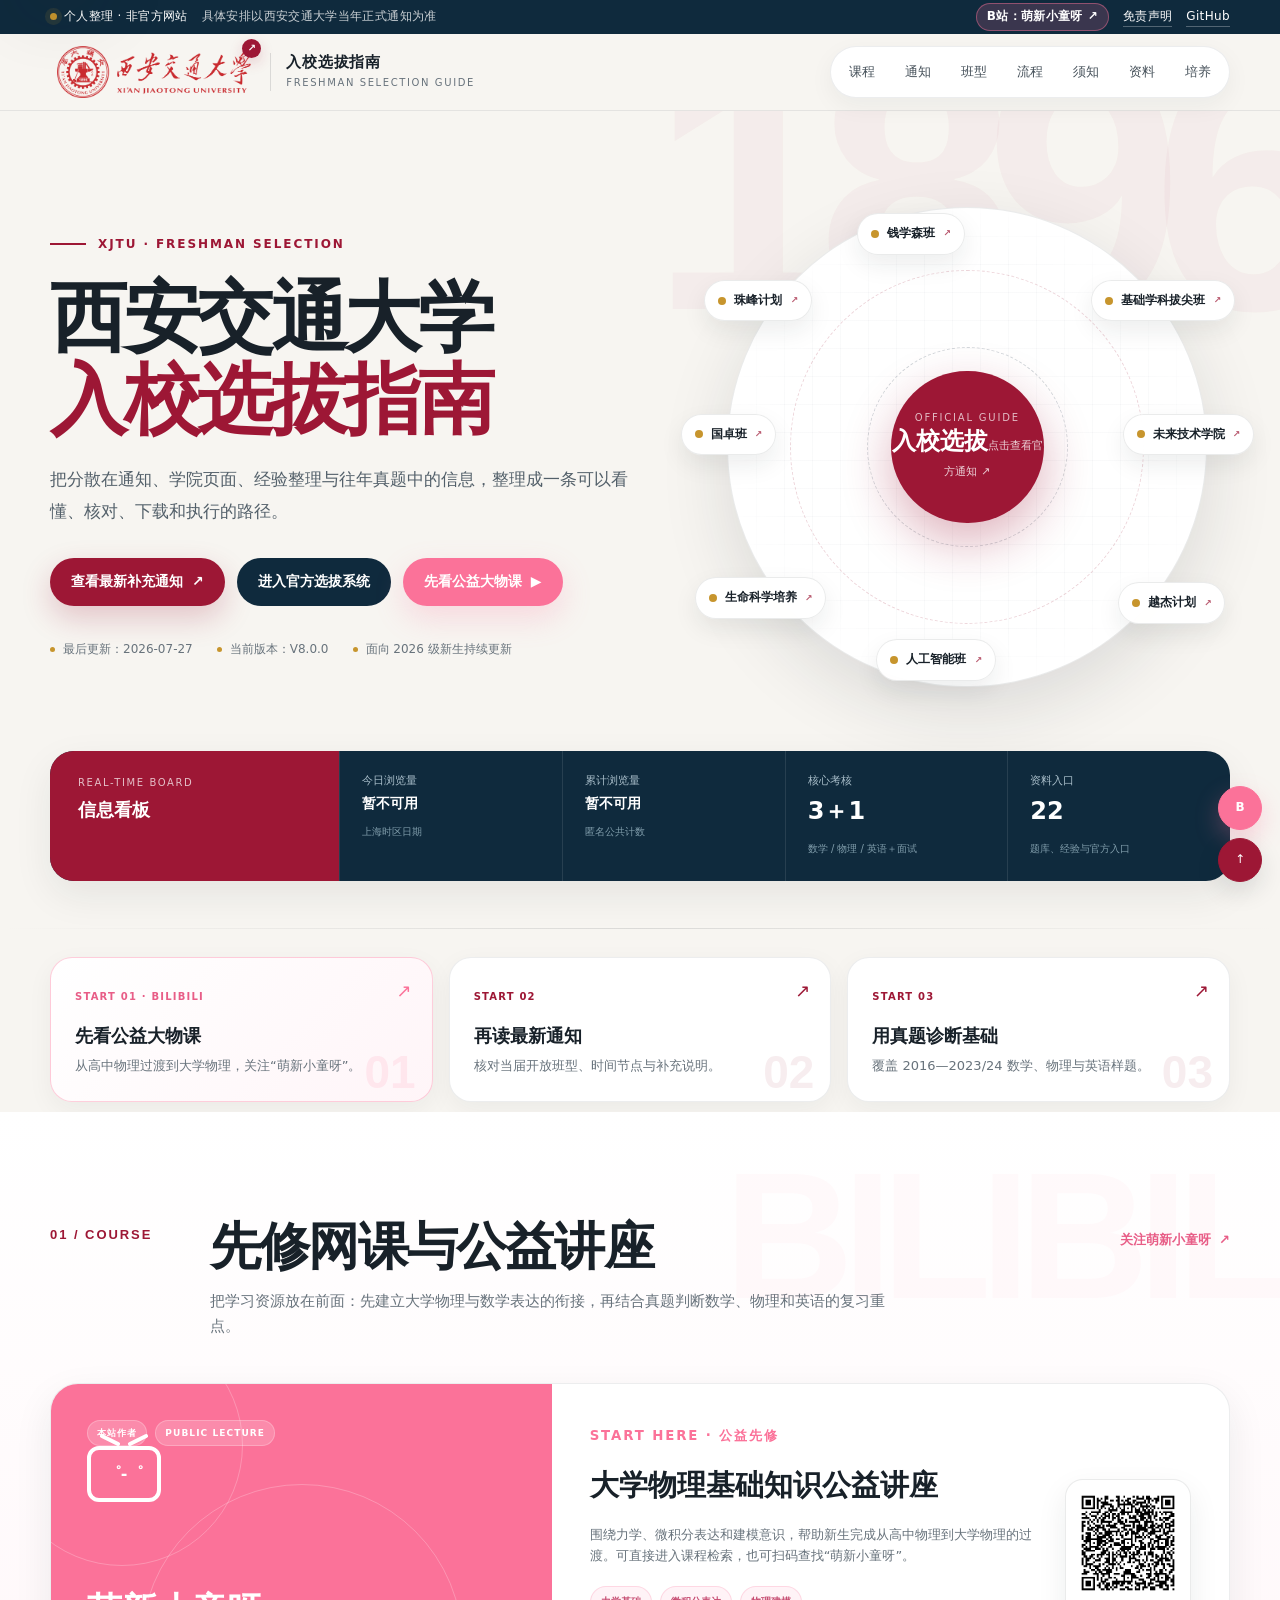
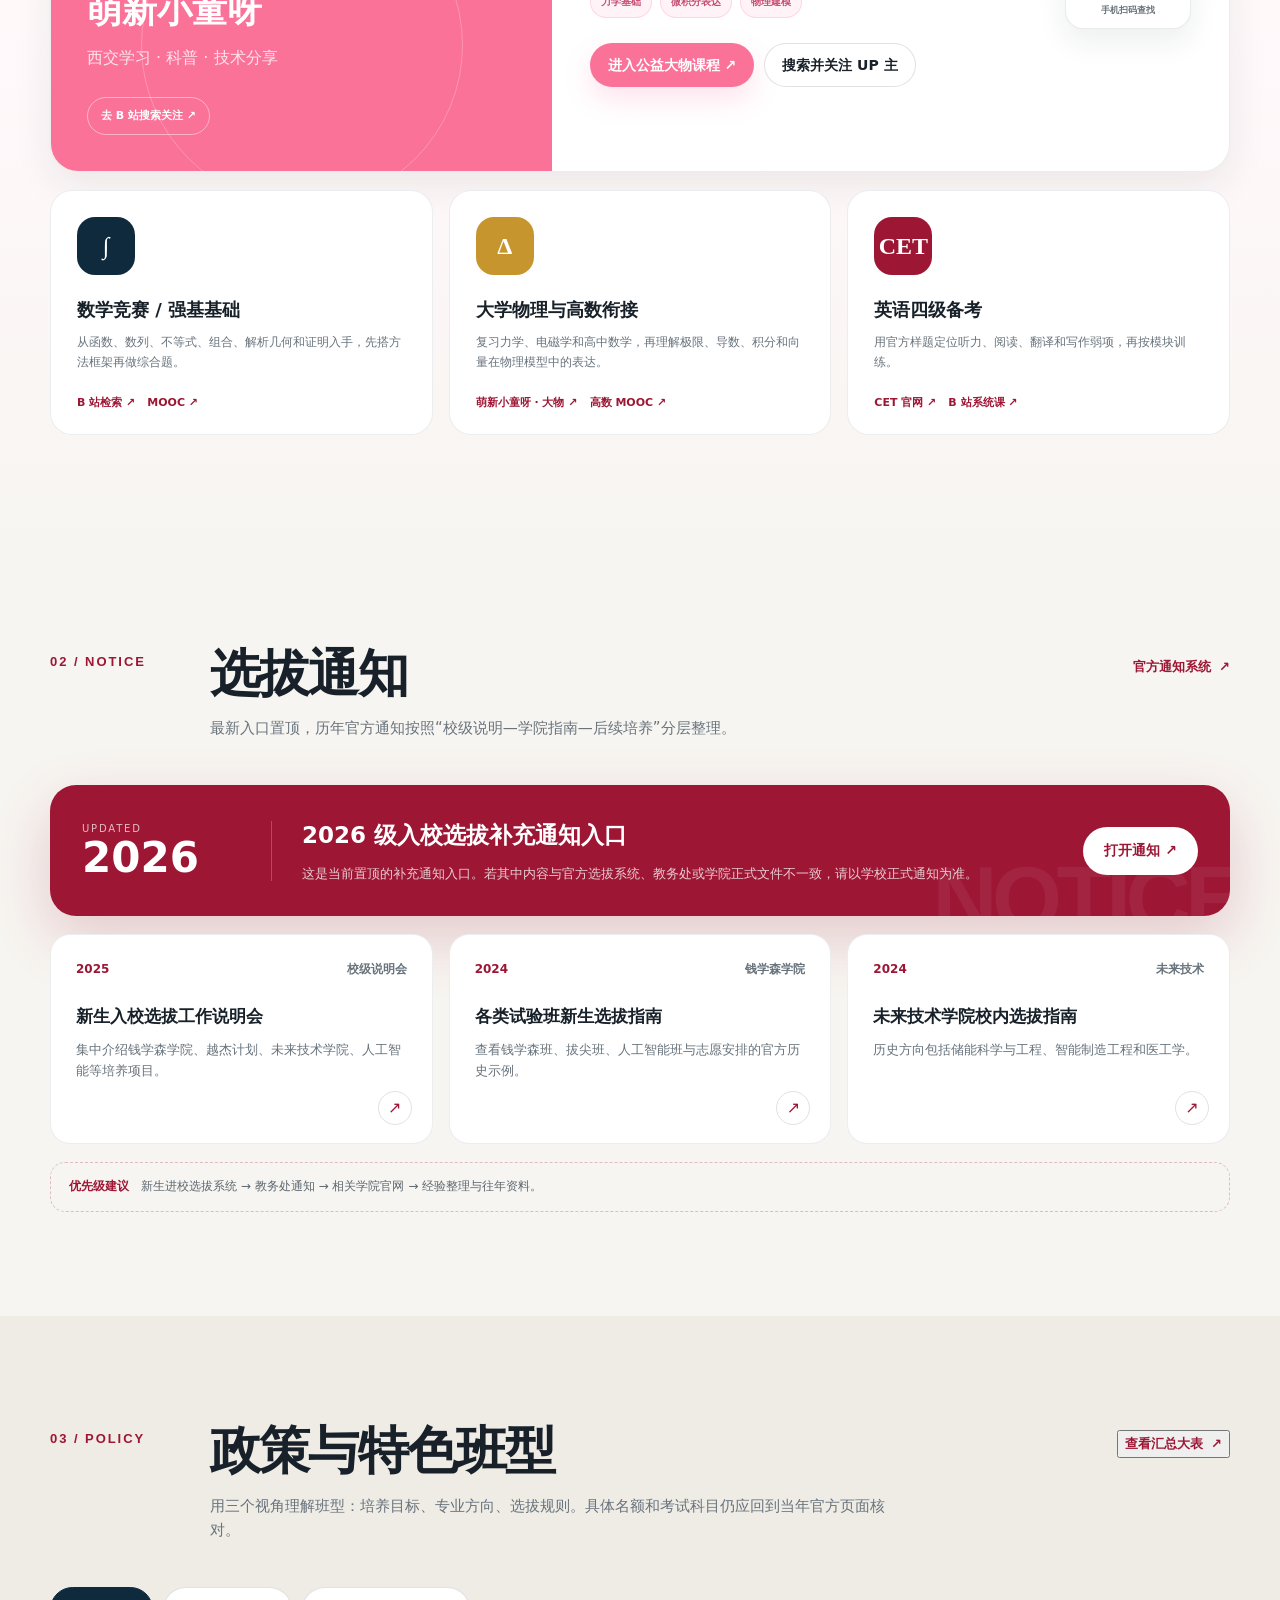
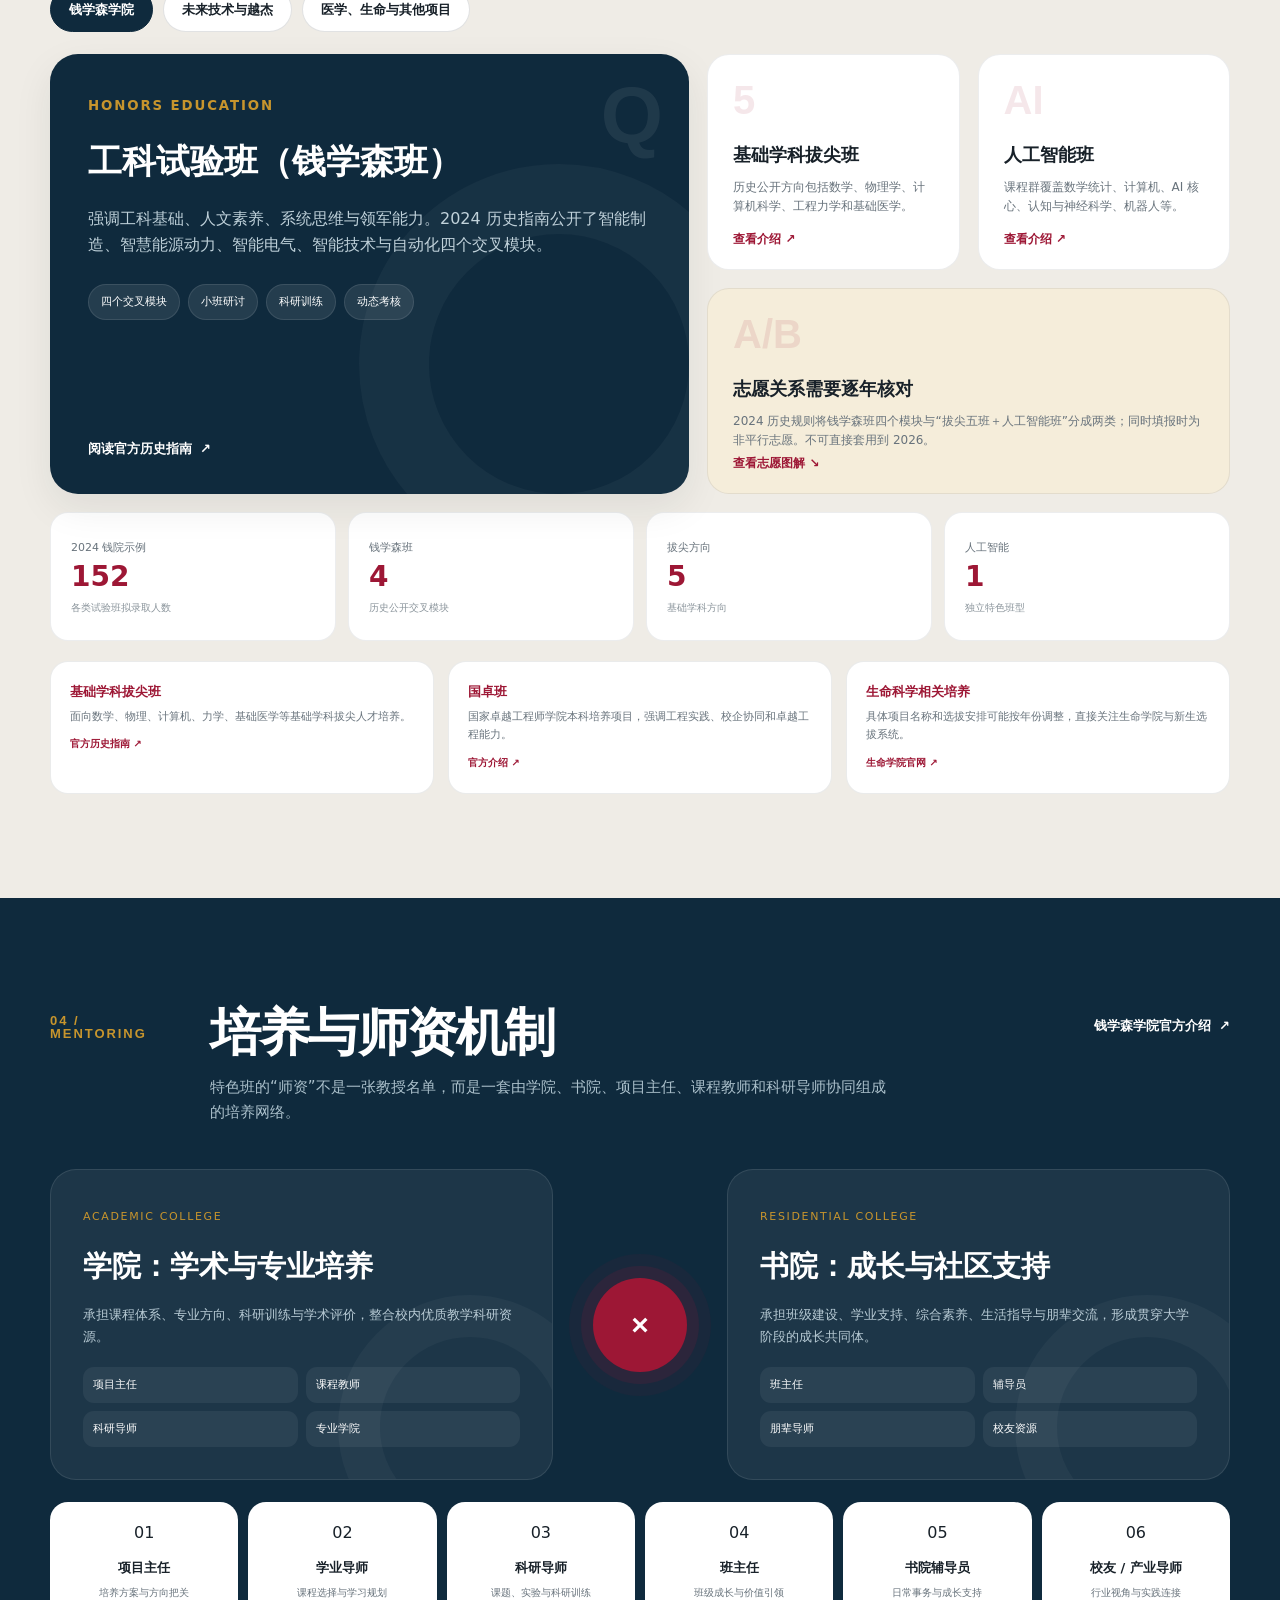
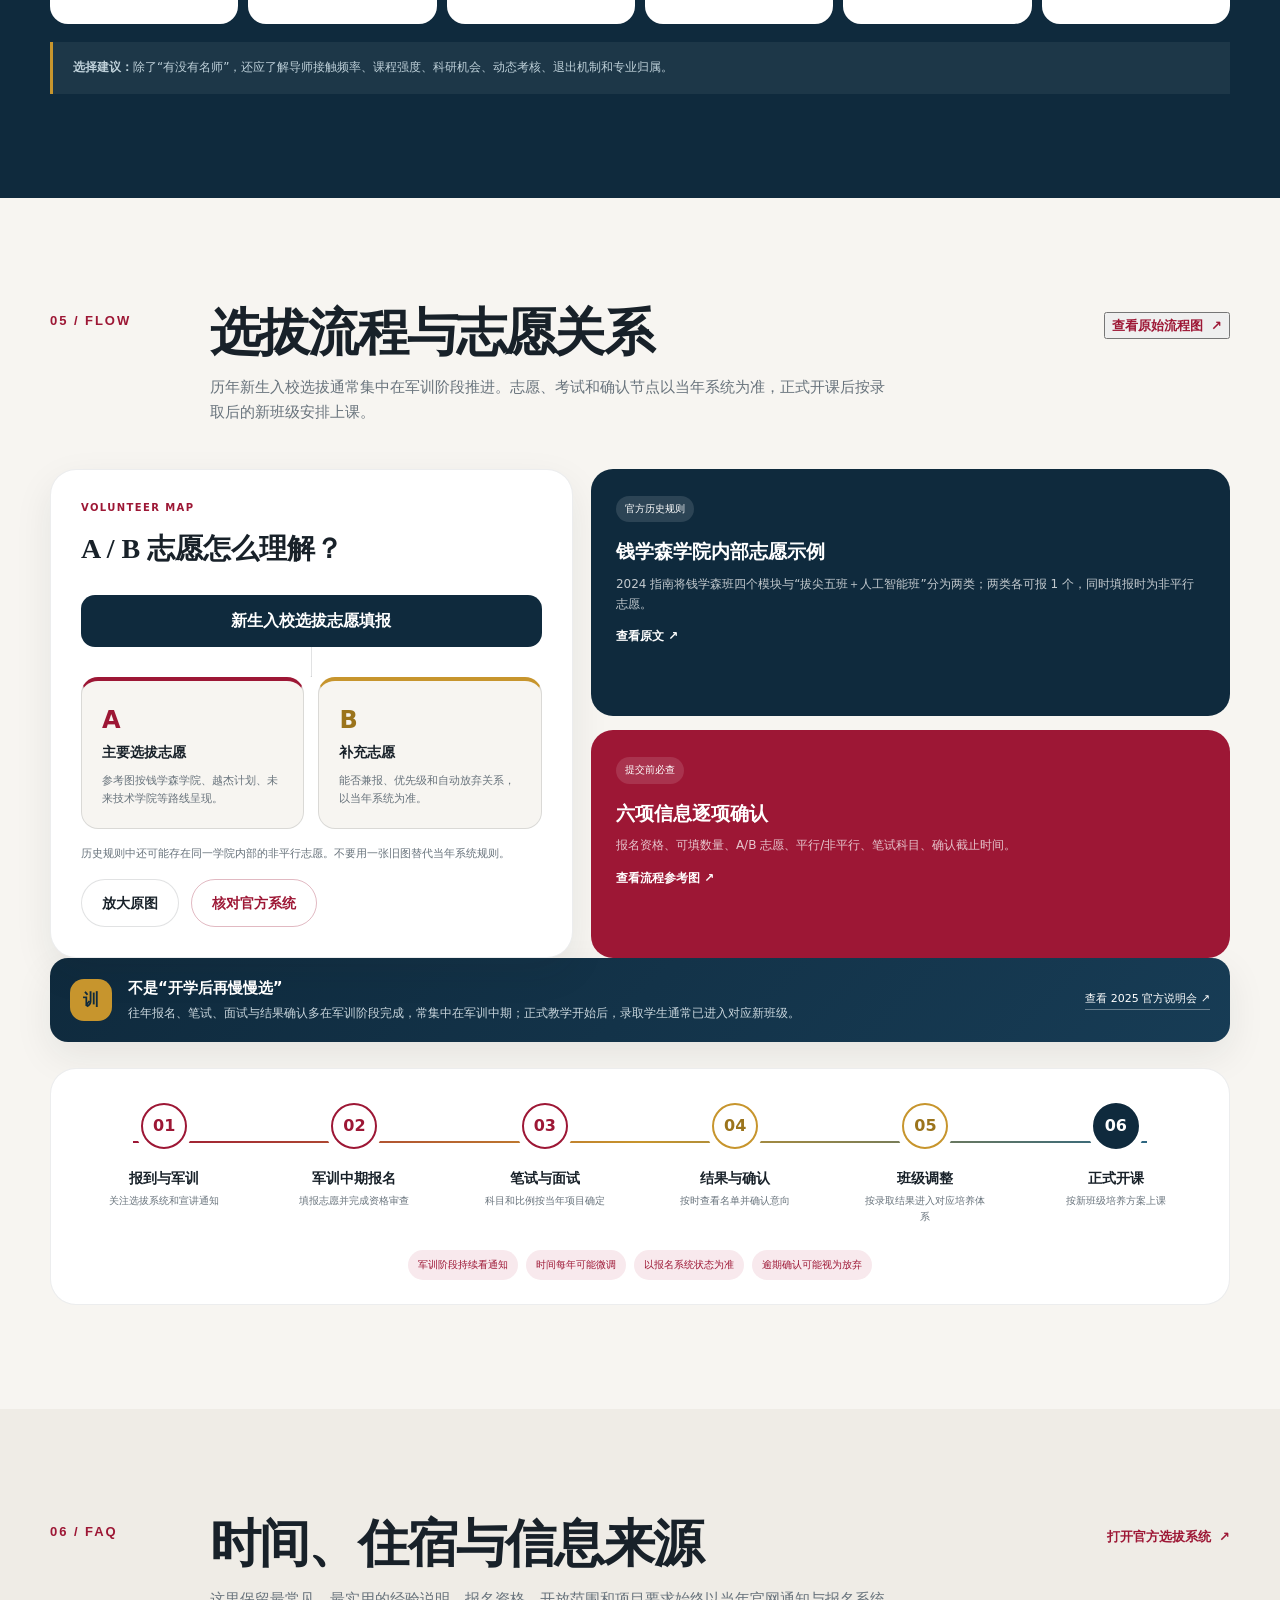
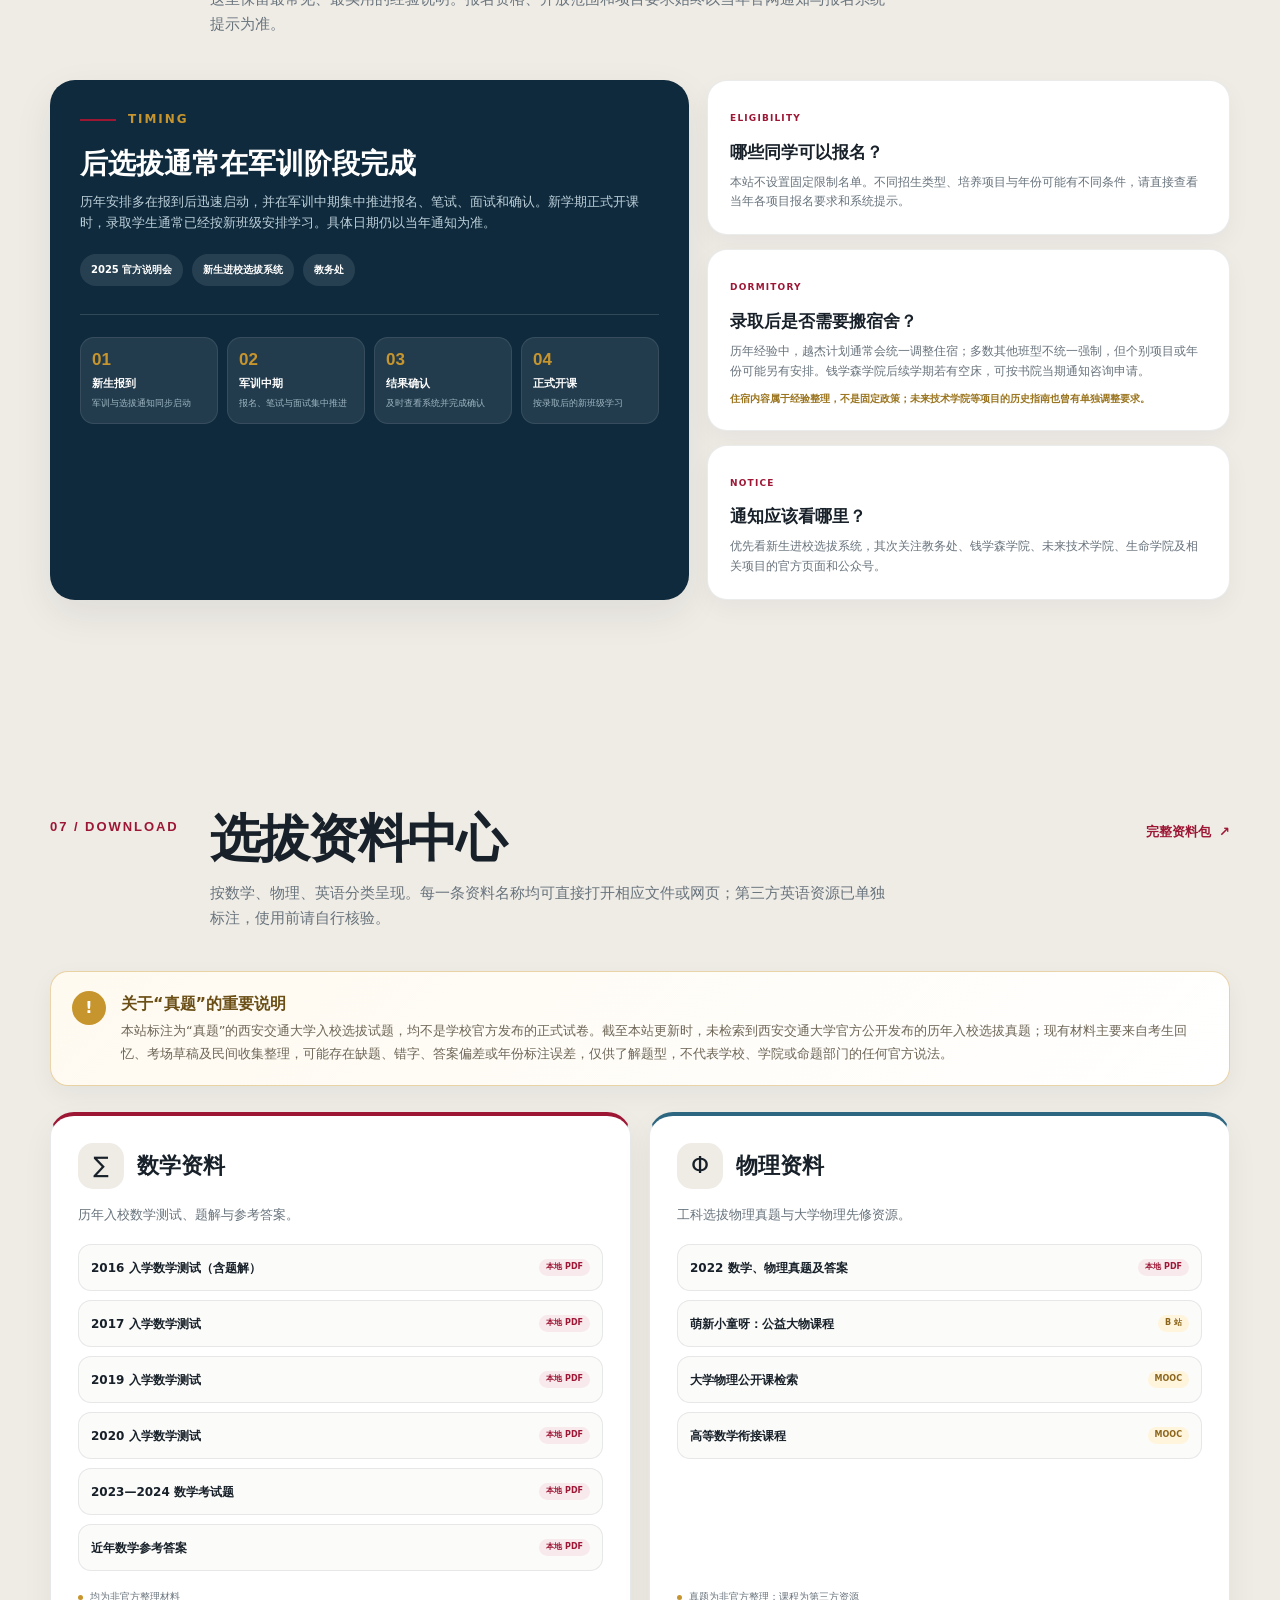
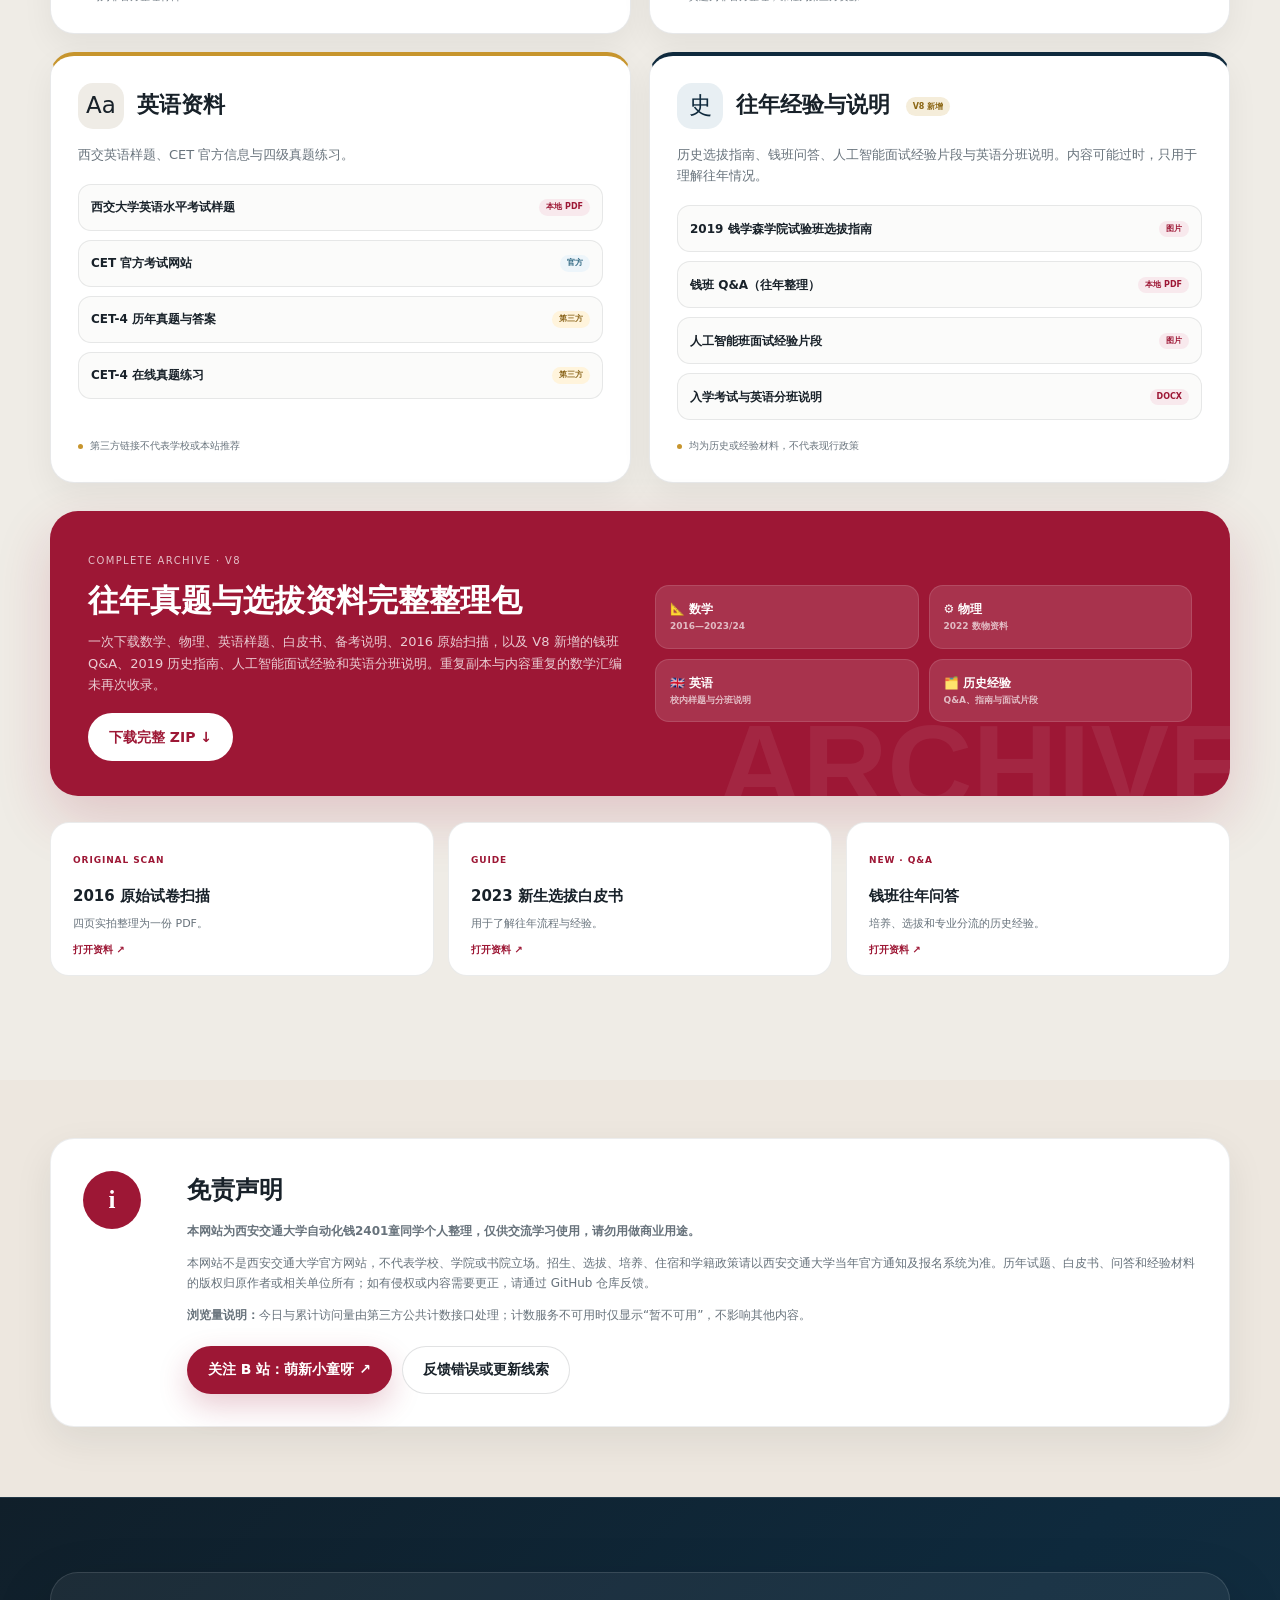
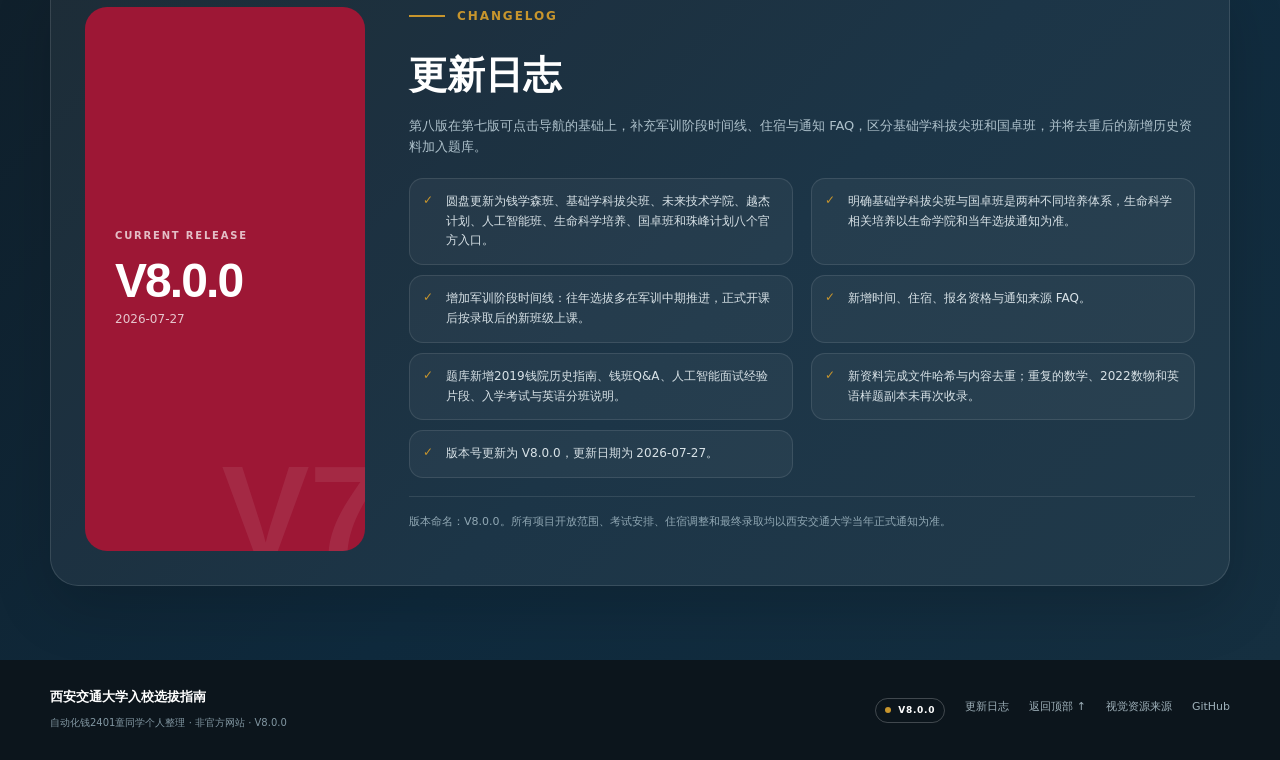
==== commit dc71e2bd: "Add files via upload" ====
--- a/index.html
+++ b/index.html
@@ -1,4 +1,5 @@
-<!doctype html>
+<!DOCTYPE html>
+
 <html lang="zh-CN">
 <head>
 <meta charset="utf-8"/>
@@ -7,13 +8,13 @@
 <meta content="西安交通大学入校选拔个人整理站：官方通知、特色班型、选拔流程、往年真题、原始试卷实拍与网课资源。" name="description"/>
 <meta content="index,follow" name="robots"/>
 <meta content="西安交通大学入校选拔指南" property="og:title"/>
-<meta content="把通知、班型、志愿关系、真题和学习资源整理成一张清晰地图。" property="og:description"/>
+<meta content="官方通知、班型导航、军训阶段选拔时间线、往年资料与学习资源。非官方网站。" property="og:description"/>
 <meta content="website" property="og:type"/>
 <meta content="https://hanwentong0624-bot.github.io/" property="og:url"/>
 <link href="favicon.png" rel="icon" type="image/png"/>
 <link href="apple-touch-icon.png" rel="apple-touch-icon"/>
 <meta content="4.0.0" name="site-version"/>
-<title>西安交通大学入校选拔指南</title>
+<title>西安交通大学入校选拔指南 · V8</title>
 <style>
 :root{
   --red:#9d1735;--red-deep:#681022;--red-soft:#f8e9ed;
@@ -150,6 +151,22 @@
 @media(max-width:560px){.orbit-item.o1{left:26%!important;top:0!important}.orbit-item.o2{right:-8%!important;top:14%!important}.orbit-item.o3{right:-12%!important;top:43%!important}.orbit-item.o4{right:-7%!important;bottom:13%!important}.orbit-item.o5{left:29%!important;bottom:0!important}.orbit-item.o6{left:-10%!important;bottom:14%!important}.orbit-item.o7{left:-13%!important;top:43%!important}.orbit-item.o8{left:-8%!important;top:14%!important}}
 .compass-note{display:none!important}
 @media(max-width:560px){.compass-card{width:315px!important}.orbit-item.o1{left:24%!important}.orbit-item.o2{right:-3%!important}.orbit-item.o3{right:-5%!important}.orbit-item.o4{right:-3%!important}.orbit-item.o5{left:27%!important}.orbit-item.o6{left:-4%!important}.orbit-item.o7{left:-5%!important}.orbit-item.o8{left:-3%!important}}
+
+/* V8: timeline, FAQ, policy boundary and new archive resources */
+.v8-time-note{display:grid;grid-template-columns:auto 1fr auto;gap:16px;align-items:center;margin:0 0 22px;padding:18px 20px;border-radius:18px;background:linear-gradient(135deg,var(--navy),var(--navy-2));color:#fff;box-shadow:var(--shadow-sm)}
+.v8-time-note .time-mark{display:grid;place-items:center;width:42px;height:42px;border-radius:14px;background:var(--gold);color:var(--navy);font-weight:900}.v8-time-note strong{display:block;font-size:15px}.v8-time-note p{margin:3px 0 0;color:#c9d6dd;font-size:12px}.v8-time-note a{font-size:11px;color:#fff;border-bottom:1px solid rgba(255,255,255,.35);white-space:nowrap}
+.faq-grid{display:grid;grid-template-columns:1.1fr .9fr;gap:18px}.faq-primary{padding:30px;border-radius:25px;background:var(--navy);color:#fff;box-shadow:var(--shadow-sm)}.faq-primary .eyebrow{color:var(--gold)}.faq-primary h3{margin:16px 0 10px;font:700 28px/1.25 "STZhongsong","Songti SC",serif}.faq-primary p{margin:0;color:#bdd0da;font-size:13px}.faq-primary .faq-source{display:flex;flex-wrap:wrap;gap:9px;margin-top:20px}.faq-primary .faq-source a{padding:8px 11px;border-radius:999px;background:rgba(255,255,255,.1);font-size:10px;font-weight:800}
+.faq-stack{display:grid;gap:14px}.faq-card{padding:22px;border-radius:20px;background:#fff;border:1px solid rgba(24,33,41,.09);box-shadow:0 9px 24px rgba(24,33,41,.045)}.faq-card small{color:var(--red);font-size:9px;font-weight:900;letter-spacing:.13em}.faq-card h3{margin:8px 0 7px;font-size:17px}.faq-card p{margin:0;color:var(--muted);font-size:12px}.faq-card .faq-warning{display:block;margin-top:10px;color:#9a741e;font-size:10px;font-weight:800}
+.policy-boundary{display:grid;grid-template-columns:repeat(3,1fr);gap:14px;margin-top:20px}.boundary-card{padding:19px;border-radius:18px;background:#fff;border:1px solid rgba(24,33,41,.09)}.boundary-card b{display:block;color:var(--red);font-size:13px}.boundary-card p{margin:6px 0 0;color:var(--muted);font-size:11px}.boundary-card a{display:inline-block;margin-top:10px;color:var(--red);font-size:10px;font-weight:900}
+.v7-resource-grid{grid-template-columns:repeat(2,1fr)!important}.v7-resource-card.history{border-top:4px solid var(--navy)}.v7-resource-card.history .v7-resource-icon{background:#e8eff3;color:var(--navy)}
+.v8-new-badge{display:inline-flex;align-items:center;margin-left:8px;padding:3px 7px;border-radius:999px;background:var(--gold-soft);color:#8c6715;font-size:8px;font-weight:900;vertical-align:middle}
+.v7-archive{grid-template-columns:1fr 1fr}.v7-points{grid-template-columns:repeat(2,1fr)}
+@media(max-width:900px){.faq-grid{grid-template-columns:1fr}.policy-boundary{grid-template-columns:1fr}.v7-resource-grid{grid-template-columns:1fr!important}}
+@media(max-width:560px){.v8-time-note{grid-template-columns:auto 1fr}.v8-time-note a{grid-column:1/-1}.faq-primary{padding:24px}.faq-primary h3{font-size:24px}}
+
+.faq-mini-timeline{display:grid;grid-template-columns:repeat(4,1fr);gap:9px;margin-top:28px;padding-top:22px;border-top:1px solid rgba(255,255,255,.14)}.faq-mini-step{padding:13px 11px;border-radius:14px;background:rgba(255,255,255,.085);border:1px solid rgba(255,255,255,.09)}.faq-mini-step b{display:block;color:var(--gold);font:900 17px/1 Arial}.faq-mini-step strong{display:block;margin-top:7px;font-size:11px}.faq-mini-step span{display:block;margin-top:3px;color:#9fb7c3;font-size:9px;line-height:1.45}
+@media(max-width:900px){.v7-archive{grid-template-columns:1fr!important}}
+@media(max-width:560px){.faq-mini-timeline{grid-template-columns:1fr 1fr}}
 </style>
 </head>
 <body>
@@ -171,7 +188,7 @@
 <a aria-label="返回入校选拔指南首页" class="brand-copy" href="#top"><strong>入校选拔指南</strong><span>Freshman Selection Guide</span></a>
 </div>
 <button aria-controls="mainNav" aria-expanded="false" aria-label="打开导航" class="nav-toggle" type="button"><span></span><span></span><span></span></button>
-<nav aria-label="主导航" class="main-nav" id="mainNav"><a href="#courses">课程</a><a href="#notices">通知</a><a href="#policy">班型</a><a href="#flow">流程</a><a href="#materials">资料</a><a href="#mentoring">培养</a></nav>
+<nav aria-label="主导航" class="main-nav" id="mainNav"><a href="#courses">课程</a><a href="#notices">通知</a><a href="#policy">班型</a><a href="#flow">流程</a><a href="#faq">须知</a><a href="#materials">资料</a><a href="#mentoring">培养</a></nav>
 </div>
 </header>
 <main id="main">
@@ -182,22 +199,14 @@
 <h1>西安交通大学<br/><span>入校选拔指南</span></h1>
 <p class="hero-lead">把分散在通知、学院页面、经验整理与往年真题中的信息，整理成一条可以看懂、核对、下载和执行的路径。</p>
 <div class="hero-actions"><a class="btn btn-primary" href="https://mp.weixin.qq.com/s/iMGeFnrc_L2nPikqpQH9ig?scene=1" rel="noopener" target="_blank">查看最新补充通知 <b>↗</b></a><a class="btn btn-dark" href="https://xsxb.xjtu.edu.cn/" rel="noopener" target="_blank">进入官方选拔系统</a><a class="btn btn-bili" href="https://search.bilibili.com/all?keyword=%E8%90%8C%E6%96%B0%E5%B0%8F%E7%AB%A5%E5%91%80%20%E5%A4%A7%E7%89%A9" rel="noopener" target="_blank">先看公益大物课 <b>▶</b></a></div>
-<div class="hero-foot"><span>最后更新：2026-07-24</span><span>当前版本：V7.0.0</span><span>面向 2026 级新生持续更新</span></div>
+<div class="hero-foot"><span>最后更新：2026-07-27</span><span>当前版本：V8.0.0</span><span>面向 2026 级新生持续更新</span></div>
 </div>
 <div aria-label="特色班型与官方介绍入口" class="compass reveal">
 <div class="compass-card">
 <div class="compass-grid"></div>
-<a class="compass-core" href="https://xsjxxb.xjtu.edu.cn/" target="_blank" rel="noopener" aria-label="打开西安交通大学新生进校选拔系统"><div><small>OFFICIAL GUIDE</small><strong>入校选拔</strong><em>点击查看官方通知 ↗</em></div></a>
-<a class="orbit-item o1" href="https://xsjxxb.xjtu.edu.cn/info/1002/1281.htm" target="_blank" rel="noopener" title="2024年钱学森学院新生选拔指南"><i></i>钱学森班</a>
-<a class="orbit-item o2" href="https://xsjxxb.xjtu.edu.cn/info/1002/1281.htm" target="_blank" rel="noopener" title="基础学科拔尖学生培养计划"><i></i>基础拔尖班</a>
-<a class="orbit-item o3" href="https://xsjxxb.xjtu.edu.cn/info/1002/1191.htm" target="_blank" rel="noopener" title="未来技术学院本科新生选拔指南"><i></i>未来技术学院</a>
-<a class="orbit-item o4" href="https://www.ef.xjtu.edu.cn/jphd/yjjh1.htm" target="_blank" rel="noopener" title="西安交通大学越杰计划官方介绍"><i></i>越杰计划</a>
-<a class="orbit-item o5" href="https://xsjxxb.xjtu.edu.cn/info/1002/1281.htm" target="_blank" rel="noopener" title="人工智能班官方选拔介绍"><i></i>人工智能班</a>
-<a class="orbit-item o6" href="https://zs.xjtu.edu.cn/yxsd/xxjj/rcpyts.htm" target="_blank" rel="noopener" title="侯宗濂医学实验班培养特色"><i></i>侯宗濂班</a>
-<a class="orbit-item o7" href="https://xsjxxb.xjtu.edu.cn/jzzyxb.htm" target="_blank" rel="noopener" title="建筑学专业新生选拔"><i></i>建筑学选拔</a>
-<a class="orbit-item o8" href="https://xsjxxb.xjtu.edu.cn/" target="_blank" rel="noopener" title="其他专项选拔与最新通知"><i></i>其他专项</a>
-</div>
-<div class="compass-note"><span>CLICK TO OPEN</span><strong>圆盘上的班型均可点击</strong><p>链接指向西交官方介绍或官方选拔页面。</p></div>
+<a aria-label="打开西安交通大学新生进校选拔系统" class="compass-core" href="https://xsjxxb.xjtu.edu.cn/" rel="noopener" target="_blank"><div><small>OFFICIAL GUIDE</small><strong>入校选拔</strong><em>点击查看官方通知 ↗</em></div></a>
+<a class="orbit-item o1" href="https://xsjxxb.xjtu.edu.cn/info/1002/1281.htm" rel="noopener" target="_blank" title="钱学森学院官方历史选拔指南"><i></i>钱学森班</a><a class="orbit-item o2" href="https://xsjxxb.xjtu.edu.cn/info/1002/1281.htm" rel="noopener" target="_blank" title="基础学科拔尖学生培养计划，区别于国卓班"><i></i>基础学科拔尖班</a><a class="orbit-item o3" href="https://xsjxxb.xjtu.edu.cn/info/1002/1191.htm" rel="noopener" target="_blank" title="未来技术学院本科新生选拔历史指南"><i></i>未来技术学院</a><a class="orbit-item o4" href="https://www.ef.xjtu.edu.cn/jphd/yjjh1.htm" rel="noopener" target="_blank" title="越杰计划官方介绍"><i></i>越杰计划</a><a class="orbit-item o5" href="https://xsjxxb.xjtu.edu.cn/info/1002/1281.htm" rel="noopener" target="_blank" title="人工智能班官方历史介绍"><i></i>人工智能班</a><a class="orbit-item o6" href="https://life.xjtu.edu.cn/" rel="noopener" target="_blank" title="生命学院官网；具体选拔以当年通知为准"><i></i>生命科学培养</a><a class="orbit-item o7" href="https://news.xjtu.edu.cn/info/1219/224606.htm" rel="noopener" target="_blank" title="国家卓越工程师学院本科国卓班介绍"><i></i>国卓班</a><a class="orbit-item o8" href="https://news.xjtu.edu.cn/info/1219/223699.htm" rel="noopener" target="_blank" title="大一末后续选拔，不属于新生第一轮"><i></i>珠峰计划</a></div>
+<div class="compass-note"><span>CLICK TO OPEN</span><strong>八个项目入口均可点击</strong><p>基础学科拔尖班与国卓班分开呈现；具体开放项目以当年通知为准。</p></div>
 </div>
 </div>
 <div class="container metrics reveal">
@@ -205,7 +214,7 @@
 <div class="metric"><span>今日浏览量</span><strong id="todayViews">—</strong><small>上海时区日期</small></div>
 <div class="metric"><span>累计浏览量</span><strong id="totalViews">—</strong><small>匿名公共计数</small></div>
 <div class="metric"><span>核心考核</span><strong>3＋1</strong><small>数学 / 物理 / 英语＋面试</small></div>
-<div class="metric"><span>资料入口</span><strong>17</strong><small>数学、物理、英语与说明</small></div>
+<div class="metric"><span>资料入口</span><strong>22</strong><small>题库、经验与官方入口</small></div>
 </div>
 </section>
 <section class="quick-start">
@@ -281,10 +290,10 @@
 </div>
 <div class="tab-panel" id="tab-qian">
 <div class="policy-layout">
-<article class="policy-hero reveal"><div class="policy-code">Q</div><small>HONORS EDUCATION</small><h3>工科试验班（钱学森班）</h3><p>强调工科基础、人文素养、系统思维与领军能力。2024 历史指南公开了智能制造、智慧能源动力、智能电气、智能技术与自动化四个交叉模块。</p><div class="pill-row"><span class="pill">四个交叉模块</span><span class="pill">小班研讨</span><span class="pill">科研训练</span><span class="pill">动态考核</span></div><a class="text-link" href="https://xsxb.xjtu.edu.cn/info/1002/1281.htm" rel="noopener" target="_blank">阅读官方历史指南</a></article>
+<article class="policy-hero reveal"><div class="policy-code">Q</div><small>HONORS EDUCATION</small><h3>工科试验班（钱学森班）</h3><p>强调工科基础、人文素养、系统思维与领军能力。2024 历史指南公开了智能制造、智慧能源动力、智能电气、智能技术与自动化四个交叉模块。</p><div class="pill-row"><span class="pill">四个交叉模块</span><span class="pill">小班研讨</span><span class="pill">科研训练</span><span class="pill">动态考核</span></div><a class="text-link" href="https://xsjxxb.xjtu.edu.cn/info/1002/1281.htm" rel="noopener" target="_blank">阅读官方历史指南</a></article>
 <div class="policy-side">
-<article class="policy-mini reveal"><span class="num">5</span><h4>基础学科拔尖班</h4><p>历史公开方向包括数学、物理学、计算机科学、工程力学和基础医学。</p><a href="https://xsxb.xjtu.edu.cn/info/1002/1281.htm" rel="noopener" target="_blank">查看介绍 ↗</a></article>
-<article class="policy-mini reveal"><span class="num">AI</span><h4>人工智能班</h4><p>课程群覆盖数学统计、计算机、AI 核心、认知与神经科学、机器人等。</p><a href="https://xsxb.xjtu.edu.cn/info/1002/1281.htm" rel="noopener" target="_blank">查看介绍 ↗</a></article>
+<article class="policy-mini reveal"><span class="num">5</span><h4>基础学科拔尖班</h4><p>历史公开方向包括数学、物理学、计算机科学、工程力学和基础医学。</p><a href="https://xsjxxb.xjtu.edu.cn/info/1002/1281.htm" rel="noopener" target="_blank">查看介绍 ↗</a></article>
+<article class="policy-mini reveal"><span class="num">AI</span><h4>人工智能班</h4><p>课程群覆盖数学统计、计算机、AI 核心、认知与神经科学、机器人等。</p><a href="https://xsjxxb.xjtu.edu.cn/info/1002/1281.htm" rel="noopener" target="_blank">查看介绍 ↗</a></article>
 <article class="policy-mini reveal"><span class="num">A/B</span><h4>志愿关系需要逐年核对</h4><p>2024 历史规则将钱学森班四个模块与“拔尖五班＋人工智能班”分成两类；同时填报时为非平行志愿。不可直接套用到 2026。</p><a href="#flow">查看志愿图解 ↘</a></article>
 </div>
 </div>
@@ -292,9 +301,9 @@
 </div>
 <div class="tab-panel" hidden="" id="tab-future">
 <div class="policy-layout">
-<article class="policy-hero reveal"><div class="policy-code">F</div><small>FUTURE TECHNOLOGY</small><h3>未来技术学院</h3><p>以项目驱动、学科交叉、产教融合和贯通培养为特色。历史公开方向包括储能科学与工程、智能制造工程、医工学。</p><div class="pill-row"><span class="pill">储能</span><span class="pill">智能制造</span><span class="pill">医工学</span><span class="pill">双师型队伍</span></div><a class="text-link" href="https://xsxb.xjtu.edu.cn/info/1002/1286.htm" rel="noopener" target="_blank">阅读官方历史指南</a></article>
+<article class="policy-hero reveal"><div class="policy-code">F</div><small>FUTURE TECHNOLOGY</small><h3>未来技术学院</h3><p>以项目驱动、学科交叉、产教融合和贯通培养为特色。历史公开方向包括储能科学与工程、智能制造工程、医工学。</p><div class="pill-row"><span class="pill">储能</span><span class="pill">智能制造</span><span class="pill">医工学</span><span class="pill">双师型队伍</span></div><a class="text-link" href="https://xsjxxb.xjtu.edu.cn/info/1002/1191.htm" rel="noopener" target="_blank">阅读官方历史指南</a></article>
 <div class="policy-side">
-<article class="policy-mini reveal"><span class="num">越</span><h4>越杰计划</h4><p>强调多元培养、国际交流和校内外双导师。专业预选、奖学金、名额与排序方式按年度更新。</p><a href="https://news.xjtu.edu.cn/info/1219/224636.htm" rel="noopener" target="_blank">查看 2025 说明 ↗</a></article>
+<article class="policy-mini reveal"><span class="num">越</span><h4>越杰计划</h4><p>强调多元培养、国际交流和校内外双导师。专业预选、奖学金、名额与排序方式按年度更新。</p><a href="https://news.xjtu.edu.cn/info/1002/224637.htm" rel="noopener" target="_blank">查看 2025 说明 ↗</a></article>
 <article class="policy-mini reveal"><span class="num">峰</span><h4>珠峰计划</h4><p>面向大一末部分荣誉班学生开展后续拔尖选拔，不属于新生入校第一轮。</p><a href="https://news.xjtu.edu.cn/info/1219/223699.htm" rel="noopener" target="_blank">查看后续选拔 ↗</a></article>
 <article class="policy-mini reveal"><span class="num">项目制</span><h4>先问自己是否适合</h4><p>重点了解课程强度、项目训练、专业归属、动态考核、退出机制和科研投入，而不只是班型名称。</p><a href="#mentoring">查看培养机制 ↘</a></article>
 </div>
@@ -302,15 +311,18 @@
 </div>
 <div class="tab-panel" hidden="" id="tab-other">
 <div class="policy-layout">
-<article class="policy-hero reveal"><div class="policy-code">O</div><small>MORE PROGRAMS</small><h3>医学、生命、建筑与专项班型</h3><p>参考汇总表还列出侯宗濂班、生命科学卓越计划、建筑学、医创计划、核工程定向、金禾班、储能班等。是否在当届开放入校选拔，以官方通知为准。</p><div class="pill-row"><span class="pill">侯宗濂班</span><span class="pill">生命科学卓越</span><span class="pill">建筑学</span><span class="pill">医创计划</span><span class="pill">核工程定向</span></div><button class="text-link" data-modal-alt="西安交通大学特色班型参考汇总表" data-modal-image="classes-summary-2026.webp">放大查看参考汇总表</button></article>
+<article class="policy-hero reveal"><div class="policy-code">O</div><small>LIFE SCIENCE · ENGINEERING · MORE</small><h3>生命科学、国卓与其他专项项目</h3><p>生命科学相关拔尖培养、国家卓越工程师学院“国卓班”、医学和建筑等属于不同培养体系。本站只提供信息导航，不把它们合并为同一种班型。</p><div class="pill-row"><span class="pill">生命科学相关培养</span><span class="pill">国卓班</span><span class="pill">侯宗濂班</span><span class="pill">建筑学</span><span class="pill">其他专项</span></div><a class="text-link" href="https://news.xjtu.edu.cn/info/1002/224637.htm" rel="noopener" target="_blank">查看 2025 新生选拔说明会</a></article>
 <div class="policy-side">
-<article class="policy-mini reveal"><span class="num">医</span><h4>医学类项目</h4><p>关注报考专业范围、身体条件、培养年限和临床培养安排。</p></article>
-<article class="policy-mini reveal"><span class="num">建</span><h4>建筑专业选拔</h4><p>可能包含单独专题页与专业能力考查，必须查看当年专门通知。</p><a href="https://xsxb.xjtu.edu.cn/jzzyxb.htm" rel="noopener" target="_blank">打开专题页 ↗</a></article>
-<article class="policy-mini reveal"><span class="num">专项</span><h4>定向与特色计划</h4><p>专项项目的培养单位、协议、专业限制和就业去向可能差异较大，报名之前应逐条阅读。</p></article>
-</div>
-</div>
-</div>
-</div>
+<article class="policy-mini reveal"><span class="num">生</span><h4>生命科学相关拔尖培养</h4><p>2025 新生入校选拔说明会由生命学院参与。具体班型名称、名额和考核方式请关注当年系统与生命学院通知。</p><a href="https://life.xjtu.edu.cn/" rel="noopener" target="_blank">生命学院官网 ↗</a></article>
+<article class="policy-mini reveal"><span class="num">卓</span><h4>国卓班</h4><p>国家卓越工程师学院本科班，面向卓越工程人才培养；与基础学科拔尖班不是同一种培养计划。</p><a href="https://news.xjtu.edu.cn/info/1219/224606.htm" rel="noopener" target="_blank">查看官方介绍 ↗</a></article>
+<article class="policy-mini reveal"><span class="num">医 / 建</span><h4>医学、建筑与其他专项</h4><p>不同项目的培养年限、专业范围、身体条件和选拔方式差异较大，必须逐项阅读当年通知。</p><a href="https://xsjxxb.xjtu.edu.cn/jzzyxb.htm" rel="noopener" target="_blank">建筑专业专题页 ↗</a></article></div>
+</div>
+</div>
+<div class="policy-boundary reveal">
+<article class="boundary-card"><b>基础学科拔尖班</b><p>面向数学、物理、计算机、力学、基础医学等基础学科拔尖人才培养。</p><a href="https://xsjxxb.xjtu.edu.cn/info/1002/1281.htm" rel="noopener" target="_blank">官方历史指南 ↗</a></article>
+<article class="boundary-card"><b>国卓班</b><p>国家卓越工程师学院本科培养项目，强调工程实践、校企协同和卓越工程能力。</p><a href="https://news.xjtu.edu.cn/info/1219/224606.htm" rel="noopener" target="_blank">官方介绍 ↗</a></article>
+<article class="boundary-card"><b>生命科学相关培养</b><p>具体项目名称和选拔安排可能按年份调整，直接关注生命学院与新生选拔系统。</p><a href="https://life.xjtu.edu.cn/" rel="noopener" target="_blank">生命学院官网 ↗</a></article>
+</div></div>
 </section>
 <section class="section dark" id="mentoring">
 <div class="container">
@@ -333,7 +345,7 @@
 </section>
 <section class="section" id="flow">
 <div class="container">
-<div class="section-head reveal"><div class="section-index">05 / FLOW</div><div class="section-title"><h2>选拔流程与志愿关系</h2><p>把“官方历年规则”与“志愿流程参考图”分开呈现。图解用于理解，最终提交仍要以当年报名系统提示为准。</p></div><div class="section-action"><button class="text-link" data-modal-alt="新生选拔志愿填报与流程参考图" data-modal-image="selection-flowchart.webp">查看原始流程图</button></div></div>
+<div class="section-head reveal"><div class="section-index">05 / FLOW</div><div class="section-title"><h2>选拔流程与志愿关系</h2><p>历年新生入校选拔通常集中在军训阶段推进。志愿、考试和确认节点以当年系统为准，正式开课后按录取后的新班级安排上课。</p></div><div class="section-action"><button class="text-link" data-modal-alt="新生选拔志愿填报与流程参考图" data-modal-image="selection-flowchart.webp">查看原始流程图</button></div></div>
 <div class="flow-top">
 <article class="volunteer-diagram reveal"><div class="diagram-label">VOLUNTEER MAP</div><h3 class="diagram-title">A / B 志愿怎么理解？</h3><div class="volunteer-root">新生入校选拔志愿填报</div><div class="branch-line"></div><div class="branch-cards"><div class="branch-card"><b>A</b><strong>主要选拔志愿</strong><p>参考图按钱学森学院、越杰计划、未来技术学院等路线呈现。</p></div><div class="branch-card"><b>B</b><strong>补充志愿</strong><p>能否兼报、优先级和自动放弃关系，以当年系统为准。</p></div></div><p class="diagram-note">历史规则中还可能存在同一学院内部的非平行志愿。不要用一张旧图替代当年系统规则。</p><div class="diagram-actions"><button class="btn btn-light" data-modal-alt="新生选拔志愿填报与流程参考图" data-modal-image="selection-flowchart.webp">放大原图</button><a class="btn btn-outline" href="https://xsxb.xjtu.edu.cn/" rel="noopener" target="_blank">核对官方系统</a></div></article>
 <div class="flow-evidence">
@@ -341,25 +353,38 @@
 <article class="evidence-card light reveal"><span class="badge">提交前必查</span><h3>六项信息逐项确认</h3><p>报名资格、可填数量、A/B 志愿、平行/非平行、笔试科目、确认截止时间。</p><button data-modal-alt="新生选拔志愿填报与流程参考图" data-modal-image="selection-flowchart.webp">查看流程参考图 ↗</button></article>
 </div>
 </div>
+<div class="v8-time-note reveal"><span class="time-mark">训</span><div><strong>不是“开学后再慢慢选”</strong><p>往年报名、笔试、面试与结果确认多在军训阶段完成，常集中在军训中期；正式教学开始后，录取学生通常已进入对应新班级。</p></div><a href="https://news.xjtu.edu.cn/info/1002/224637.htm" rel="noopener" target="_blank">查看 2025 官方说明会 ↗</a></div>
 <div class="process-track reveal">
 <div class="process-grid">
-<div class="process-step"><div class="process-dot">01</div><strong>报名</strong><small>关注开放与截止时间</small></div>
-<div class="process-step"><div class="process-dot">02</div><strong>资格审查</strong><small>核验专业与选科条件</small></div>
-<div class="process-step"><div class="process-dot">03</div><strong>笔试</strong><small>数学、物理、英语等</small></div>
-<div class="process-step"><div class="process-dot">04</div><strong>面试</strong><small>志趣、表达与综合素养</small></div>
-<div class="process-step"><div class="process-dot">05</div><strong>确认</strong><small>按时确认录取意向</small></div>
-<div class="process-step"><div class="process-dot">06</div><strong>录取</strong><small>以官方系统结果为准</small></div>
-</div>
-<div class="risk-row"><span>逾期未报名</span><span>资格审查未通过</span><span>笔试未达线</span><span>综合排名未入计划</span><span>逾期未确认</span></div>
+<div class="process-step"><div class="process-dot">01</div><strong>报到与军训</strong><small>关注选拔系统和宣讲通知</small></div>
+<div class="process-step"><div class="process-dot">02</div><strong>军训中期报名</strong><small>填报志愿并完成资格审查</small></div>
+<div class="process-step"><div class="process-dot">03</div><strong>笔试与面试</strong><small>科目和比例按当年项目确定</small></div>
+<div class="process-step"><div class="process-dot">04</div><strong>结果与确认</strong><small>按时查看名单并确认意向</small></div>
+<div class="process-step"><div class="process-dot">05</div><strong>班级调整</strong><small>按录取结果进入对应培养体系</small></div>
+<div class="process-step"><div class="process-dot">06</div><strong>正式开课</strong><small>按新班级培养方案上课</small></div>
+</div>
+<div class="risk-row"><span>军训阶段持续看通知</span><span>时间每年可能微调</span><span>以报名系统状态为准</span><span>逾期确认可能视为放弃</span></div>
+</div>
+</div>
+</section><section class="section alt" id="faq">
+<div class="container">
+<div class="section-head reveal"><div class="section-index">06 / FAQ</div><div class="section-title"><h2>时间、住宿与信息来源</h2><p>这里保留最常见、最实用的经验说明。报名资格、开放范围和项目要求始终以当年官网通知与报名系统提示为准。</p></div><div class="section-action"><a class="text-link" href="https://xsjxxb.xjtu.edu.cn/" rel="noopener" target="_blank">打开官方选拔系统</a></div></div>
+<div class="faq-grid">
+<article class="faq-primary reveal"><div class="eyebrow">Timing</div><h3>后选拔通常在军训阶段完成</h3><p>历年安排多在报到后迅速启动，并在军训中期集中推进报名、笔试、面试和确认。新学期正式开课时，录取学生通常已经按新班级安排学习。具体日期仍以当年通知为准。</p><div class="faq-source"><a href="https://news.xjtu.edu.cn/info/1002/224637.htm" rel="noopener" target="_blank">2025 官方说明会</a><a href="https://xsjxxb.xjtu.edu.cn/" rel="noopener" target="_blank">新生进校选拔系统</a><a href="https://jwc.xjtu.edu.cn/" rel="noopener" target="_blank">教务处</a></div><div class="faq-mini-timeline"><div class="faq-mini-step"><b>01</b><strong>新生报到</strong><span>军训与选拔通知同步启动</span></div><div class="faq-mini-step"><b>02</b><strong>军训中期</strong><span>报名、笔试与面试集中推进</span></div><div class="faq-mini-step"><b>03</b><strong>结果确认</strong><span>及时查看系统并完成确认</span></div><div class="faq-mini-step"><b>04</b><strong>正式开课</strong><span>按录取后的新班级学习</span></div></div></article>
+<div class="faq-stack">
+<article class="faq-card reveal"><small>ELIGIBILITY</small><h3>哪些同学可以报名？</h3><p>本站不设置固定限制名单。不同招生类型、培养项目与年份可能有不同条件，请直接查看当年各项目报名要求和系统提示。</p></article>
+<article class="faq-card reveal"><small>DORMITORY</small><h3>录取后是否需要搬宿舍？</h3><p>历年经验中，越杰计划通常会统一调整住宿；多数其他班型不统一强制，但个别项目或年份可能另有安排。钱学森学院后续学期若有空床，可按书院当期通知咨询申请。</p><span class="faq-warning">住宿内容属于经验整理，不是固定政策；未来技术学院等项目的历史指南也曾有单独调整要求。</span></article>
+<article class="faq-card reveal"><small>NOTICE</small><h3>通知应该看哪里？</h3><p>优先看新生进校选拔系统，其次关注教务处、钱学森学院、未来技术学院、生命学院及相关项目的官方页面和公众号。</p></article>
+</div>
 </div>
 </div>
 </section>
 <section class="section alt" id="materials">
 <div class="container">
 <div class="section-head reveal">
-<div class="section-index">06 / DOWNLOAD</div>
+<div class="section-index">07 / DOWNLOAD</div>
 <div class="section-title"><h2>选拔资料中心</h2><p>按数学、物理、英语分类呈现。每一条资料名称均可直接打开相应文件或网页；第三方英语资源已单独标注，使用前请自行核验。</p></div>
-<div class="section-action"><a class="text-link" download href="xjtu-selection-materials-complete-2026.zip">完整资料包</a></div>
+<div class="section-action"><a class="text-link" download="" href="xjtu-selection-materials-complete-2026.zip">完整资料包</a></div>
 </div>
 <div class="v7-source-note reveal"><span class="notice-mark">!</span><div><strong>关于“真题”的重要说明</strong><p>本站标注为“真题”的西安交通大学入校选拔试题，均不是学校官方发布的正式试卷。截至本站更新时，未检索到西安交通大学官方公开发布的历年入校选拔真题；现有材料主要来自考生回忆、考场草稿及民间收集整理，可能存在缺题、错字、答案偏差或年份标注误差，仅供了解题型，不代表学校、学院或命题部门的任何官方说法。</p></div></div>
 <div class="v7-resource-grid">
@@ -378,54 +403,56 @@
 <div class="v7-resource-head"><span class="v7-resource-icon">Φ</span><div><h3>物理资料</h3></div></div><p>工科选拔物理真题与大学物理先修资源。</p>
 <div class="v7-resource-links">
 <a class="v7-resource-link" href="xjtu-2022-math-physics-with-answers.pdf" target="_blank"><span>2022 数学、物理真题及答案</span><span class="link-meta local">本地 PDF</span></a>
-<a class="v7-resource-link" href="https://search.bilibili.com/all?keyword=%E8%90%8C%E6%96%B0%E5%B0%8F%E7%AB%A5%E5%91%80%20%E5%A4%A7%E7%89%A9" target="_blank" rel="noopener"><span>萌新小童呀：公益大物课程</span><span class="link-meta third">B 站</span></a>
-<a class="v7-resource-link" href="https://www.icourse163.org/search.htm?search=%E5%A4%A7%E5%AD%A6%E7%89%A9%E7%90%86" target="_blank" rel="noopener"><span>大学物理公开课检索</span><span class="link-meta third">MOOC</span></a>
-<a class="v7-resource-link" href="https://www.icourse163.org/search.htm?search=%E9%AB%98%E7%AD%89%E6%95%B0%E5%AD%A6" target="_blank" rel="noopener"><span>高等数学衔接课程</span><span class="link-meta third">MOOC</span></a>
+<a class="v7-resource-link" href="https://search.bilibili.com/all?keyword=%E8%90%8C%E6%96%B0%E5%B0%8F%E7%AB%A5%E5%91%80%20%E5%A4%A7%E7%89%A9" rel="noopener" target="_blank"><span>萌新小童呀：公益大物课程</span><span class="link-meta third">B 站</span></a>
+<a class="v7-resource-link" href="https://www.icourse163.org/search.htm?search=%E5%A4%A7%E5%AD%A6%E7%89%A9%E7%90%86" rel="noopener" target="_blank"><span>大学物理公开课检索</span><span class="link-meta third">MOOC</span></a>
+<a class="v7-resource-link" href="https://www.icourse163.org/search.htm?search=%E9%AB%98%E7%AD%89%E6%95%B0%E5%AD%A6" rel="noopener" target="_blank"><span>高等数学衔接课程</span><span class="link-meta third">MOOC</span></a>
 </div><span class="resource-tag">真题为非官方整理；课程为第三方资源</span>
 </article>
 <article class="v7-resource-card english reveal">
 <div class="v7-resource-head"><span class="v7-resource-icon">Aa</span><div><h3>英语资料</h3></div></div><p>西交英语样题、CET 官方信息与四级真题练习。</p>
 <div class="v7-resource-links">
 <a class="v7-resource-link" href="xjtu-english-placement-sample.pdf" target="_blank"><span>西交大学英语水平考试样题</span><span class="link-meta local">本地 PDF</span></a>
-<a class="v7-resource-link" href="https://cet.neea.edu.cn/" target="_blank" rel="noopener"><span>CET 官方考试网站</span><span class="link-meta official">官方</span></a>
-<a class="v7-resource-link" href="https://www.wehuster.com/cet4" target="_blank" rel="noopener"><span>CET-4 历年真题与答案</span><span class="link-meta third">第三方</span></a>
-<a class="v7-resource-link" href="https://zhenti.burningvocabulary.cn/cet4" target="_blank" rel="noopener"><span>CET-4 在线真题练习</span><span class="link-meta third">第三方</span></a>
+<a class="v7-resource-link" href="https://cet.neea.edu.cn/" rel="noopener" target="_blank"><span>CET 官方考试网站</span><span class="link-meta official">官方</span></a>
+<a class="v7-resource-link" href="https://www.wehuster.com/cet4" rel="noopener" target="_blank"><span>CET-4 历年真题与答案</span><span class="link-meta third">第三方</span></a>
+<a class="v7-resource-link" href="https://zhenti.burningvocabulary.cn/cet4" rel="noopener" target="_blank"><span>CET-4 在线真题练习</span><span class="link-meta third">第三方</span></a>
 </div><span class="resource-tag">第三方链接不代表学校或本站推荐</span>
 </article>
-</div>
+<article class="v7-resource-card history reveal">
+<div class="v7-resource-head"><span class="v7-resource-icon">史</span><div><h3>往年经验与说明 <span class="v8-new-badge">V8 新增</span></h3></div></div>
+<p>历史选拔指南、钱班问答、人工智能面试经验片段与英语分班说明。内容可能过时，只用于理解往年情况。</p>
+<div class="v7-resource-links">
+<a class="v7-resource-link" href="xjtu-2019-honors-selection-guide.png" target="_blank"><span>2019 钱学森学院试验班选拔指南</span><span class="link-meta local">图片</span></a>
+<a class="v7-resource-link" href="xjtu-qian-class-qa.pdf" target="_blank"><span>钱班 Q&amp;A（往年整理）</span><span class="link-meta local">本地 PDF</span></a>
+<a class="v7-resource-link" href="xjtu-ai-interview-experience.png" target="_blank"><span>人工智能班面试经验片段</span><span class="link-meta local">图片</span></a>
+<a class="v7-resource-link" href="xjtu-entry-exam-english-placement-notes.docx"><span>入学考试与英语分班说明</span><span class="link-meta local">DOCX</span></a>
+</div><span class="resource-tag">均为历史或经验材料，不代表现行政策</span>
+</article></div>
 <div class="v7-archive reveal">
-<div><small>COMPLETE ARCHIVE · V7</small><h3>往年资料完整整理包</h3><p>一次下载数学、物理、英语样题、白皮书、备考说明与原始试卷扫描。压缩包只收录本地文件，外部四级资源请使用上方直达链接。</p><a class="btn" download href="xjtu-selection-materials-complete-2026.zip">下载完整 ZIP ↓</a></div>
-<div class="v7-points"><div class="v7-point">📐 数学<span>2016—2023/24</span></div><div class="v7-point">⚙️ 物理<span>2022 数物资料</span></div><div class="v7-point">🇬🇧 英语<span>校内样题 + 外链</span></div><div class="v7-point">📄 说明<span>白皮书与备考建议</span></div></div>
+<div><small>COMPLETE ARCHIVE · V8</small><h3>往年真题与选拔资料完整整理包</h3><p>一次下载数学、物理、英语样题、白皮书、备考说明、2016 原始扫描，以及 V8 新增的钱班 Q&amp;A、2019 历史指南、人工智能面试经验和英语分班说明。重复副本与内容重复的数学汇编未再次收录。</p><a class="btn" download="" href="xjtu-selection-materials-complete-2026.zip">下载完整 ZIP ↓</a></div>
+<div class="v7-points"><div class="v7-point">📐 数学<span>2016—2023/24</span></div><div class="v7-point">⚙️ 物理<span>2022 数物资料</span></div><div class="v7-point">🇬🇧 英语<span>校内样题与分班说明</span></div><div class="v7-point">🗂️ 历史经验<span>Q&amp;A、指南与面试片段</span></div></div>
 </div>
 <div class="v7-fast-links reveal">
 <a class="v7-fast-link" href="xjtu-2016-math-original-scan.pdf" target="_blank"><small>ORIGINAL SCAN</small><strong>2016 原始试卷扫描</strong><p>四页实拍整理为一份 PDF。</p><b>打开资料 ↗</b></a>
 <a class="v7-fast-link" href="xjtu-2023-selection-whitepaper.pdf" target="_blank"><small>GUIDE</small><strong>2023 新生选拔白皮书</strong><p>用于了解往年流程与经验。</p><b>打开资料 ↗</b></a>
-<a class="v7-fast-link" href="xjtu-selection-prep-notes.docx"><small>PREP NOTES</small><strong>报考流程与备考说明</strong><p>报名、笔试、面试与复习提示。</p><b>下载 DOCX ↓</b></a>
+<a class="v7-fast-link" href="xjtu-qian-class-qa.pdf" target="_blank"><small>NEW · Q&amp;A</small><strong>钱班往年问答</strong><p>培养、选拔和专业分流的历史经验。</p><b>打开资料 ↗</b></a>
 </div>
 </div>
 </section>
 <section class="disclaimer" id="disclaimer">
-<div class="container disclaimer-card reveal"><div class="disclaimer-icon">i</div><div><h2>免责声明</h2><p class="disclaimer-main">本网站为西安交通大学自动化钱2401童同学个人整理，仅供交流学习使用，请勿用做商业用途。</p><p>本网站不是西安交通大学官方网站，不代表学校、学院或书院立场。招生、选拔、培养和学籍政策请以西安交通大学官方通知及报名系统为准。本站所称西交入校选拔“真题”均非学校官方发布，主要来源于考生回忆和民间收集，不代表任何官方说法；往年试题、白皮书和备考资料的版权归原作者或相关单位所有。如有侵权、错漏或内容需要更正，请通过 GitHub 仓库反馈。</p><p><strong>浏览量说明：</strong>今日与累计访问量由第三方公共计数接口处理；计数服务不可用时仅显示“暂不可用”，不影响其他内容。</p><div class="disclaimer-actions"><a class="btn btn-primary" href="https://search.bilibili.com/upuser?keyword=%E8%90%8C%E6%96%B0%E5%B0%8F%E7%AB%A5%E5%91%80" rel="noopener" target="_blank">关注 B 站：萌新小童呀 ↗</a><a class="btn btn-light" href="https://github.com/hanwentong0624-bot/hanwentong0624-bot.github.io/issues" rel="noopener" target="_blank">反馈错误或更新线索</a></div></div></div>
+<div class="container disclaimer-card reveal"><div class="disclaimer-icon">i</div><div><h2>免责声明</h2><p class="disclaimer-main">本网站为西安交通大学自动化钱2401童同学个人整理，仅供交流学习使用，请勿用做商业用途。</p><p>本网站不是西安交通大学官方网站，不代表学校、学院或书院立场。招生、选拔、培养、住宿和学籍政策请以西安交通大学当年官方通知及报名系统为准。历年试题、白皮书、问答和经验材料的版权归原作者或相关单位所有；如有侵权或内容需要更正，请通过 GitHub 仓库反馈。</p><p><strong>浏览量说明：</strong>今日与累计访问量由第三方公共计数接口处理；计数服务不可用时仅显示“暂不可用”，不影响其他内容。</p><div class="disclaimer-actions"><a class="btn btn-primary" href="https://search.bilibili.com/upuser?keyword=%E8%90%8C%E6%96%B0%E5%B0%8F%E7%AB%A5%E5%91%80" rel="noopener" target="_blank">关注 B 站：萌新小童呀 ↗</a><a class="btn btn-light" href="https://github.com/hanwentong0624-bot/hanwentong0624-bot.github.io/issues" rel="noopener" target="_blank">反馈错误或更新线索</a></div></div></div>
 </section>
 <section class="version-section" id="changelog">
 <div class="container">
 <div class="version-card reveal">
-<div class="version-stamp"><small>CURRENT RELEASE</small><strong>V7.0.0</strong><span>2026-07-24</span></div>
-<div class="version-copy"><div class="eyebrow">Changelog</div><h2>更新日志</h2><p>第七版继续保留第五、六版的视觉体系，重点把首页圆盘和资料中心升级为可直接使用的链接导航。</p>
-<ul class="changelog-list">
-<li>首页圆盘补充钱学森班、基础学科拔尖班、人工智能班、侯宗濂班和建筑学选拔等入口。</li>
-<li>圆盘中央及每个班型文本框均改为西交官方页面或官方选拔系统链接。</li>
-<li>资料中心中的每一条资料名称均改为可直接打开或下载的链接。</li>
-<li>英语板块加入 CET 官方网站、四级历年真题与在线练习直达入口，并明确标注第三方来源。</li>
-<li>增加醒目的真题来源说明：西交入校选拔真题均为非官方回忆与民间整理材料。</li>
-<li>版本号更新为 V7.0.0，更新日期为 2026-07-24。</li>
-</ul>
-<p class="version-note">版本命名：V7.0.0。具体招生、选拔、培养和学籍政策仍以西安交通大学当年正式通知为准。</p></div>
+<div class="version-stamp"><small>CURRENT RELEASE</small><strong>V8.0.0</strong><span>2026-07-27</span></div>
+<div class="version-copy"><div class="eyebrow">Changelog</div><h2>更新日志</h2><p>第八版在第七版可点击导航的基础上，补充军训阶段时间线、住宿与通知 FAQ，区分基础学科拔尖班和国卓班，并将去重后的新增历史资料加入题库。</p>
+<ul class="changelog-list"><li>圆盘更新为钱学森班、基础学科拔尖班、未来技术学院、越杰计划、人工智能班、生命科学培养、国卓班和珠峰计划八个官方入口。</li><li>明确基础学科拔尖班与国卓班是两种不同培养体系，生命科学相关培养以生命学院和当年选拔通知为准。</li><li>增加军训阶段时间线：往年选拔多在军训中期推进，正式开课后按录取后的新班级上课。</li><li>新增时间、住宿、报名资格与通知来源 FAQ。</li><li>题库新增2019钱院历史指南、钱班Q&amp;A、人工智能面试经验片段、入学考试与英语分班说明。</li><li>新资料完成文件哈希与内容去重；重复的数学、2022数物和英语样题副本未再次收录。</li><li>版本号更新为 V8.0.0，更新日期为 2026-07-27。</li></ul>
+<p class="version-note">版本命名：V8.0.0。所有项目开放范围、考试安排、住宿调整和最终录取均以西安交通大学当年正式通知为准。</p></div>
 </div>
 </div>
 </section>
 </main>
-<footer class="site-footer"><div class="container footer-inner"><div class="footer-brand"><strong>西安交通大学入校选拔指南</strong><span>自动化钱2401童同学个人整理 · 非官方网站 · V7.0.0</span></div><div class="footer-links"><span class="version-pill">V7.0.0</span><a href="#changelog">更新日志</a><a href="#top">返回顶部 ↑</a><a href="https://vi.xjtu.edu.cn/" rel="noopener" target="_blank">视觉资源来源</a><a href="https://github.com/hanwentong0624-bot/hanwentong0624-bot.github.io" rel="noopener" target="_blank">GitHub</a></div></div></footer>
+<footer class="site-footer"><div class="container footer-inner"><div class="footer-brand"><strong>西安交通大学入校选拔指南</strong><span>自动化钱2401童同学个人整理 · 非官方网站 · V8.0.0</span></div><div class="footer-links"><span class="version-pill">V8.0.0</span><a href="#changelog">更新日志</a><a href="#top">返回顶部 ↑</a><a href="https://vi.xjtu.edu.cn/" rel="noopener" target="_blank">视觉资源来源</a><a href="https://github.com/hanwentong0624-bot/hanwentong0624-bot.github.io" rel="noopener" target="_blank">GitHub</a></div></div></footer>
 <div class="floating-rail"><a aria-label="在 B 站搜索并关注萌新小童呀" class="float-btn bili" href="https://search.bilibili.com/upuser?keyword=%E8%90%8C%E6%96%B0%E5%B0%8F%E7%AB%A5%E5%91%80" rel="noopener" target="_blank" title="B站：萌新小童呀">B</a><a aria-label="返回顶部" class="float-btn primary" href="#top">↑</a></div>
 <dialog class="image-modal" id="imageModal"><button aria-label="关闭" class="modal-close" type="button">×</button><img alt="" src=""/><p></p></dialog>
 <script>
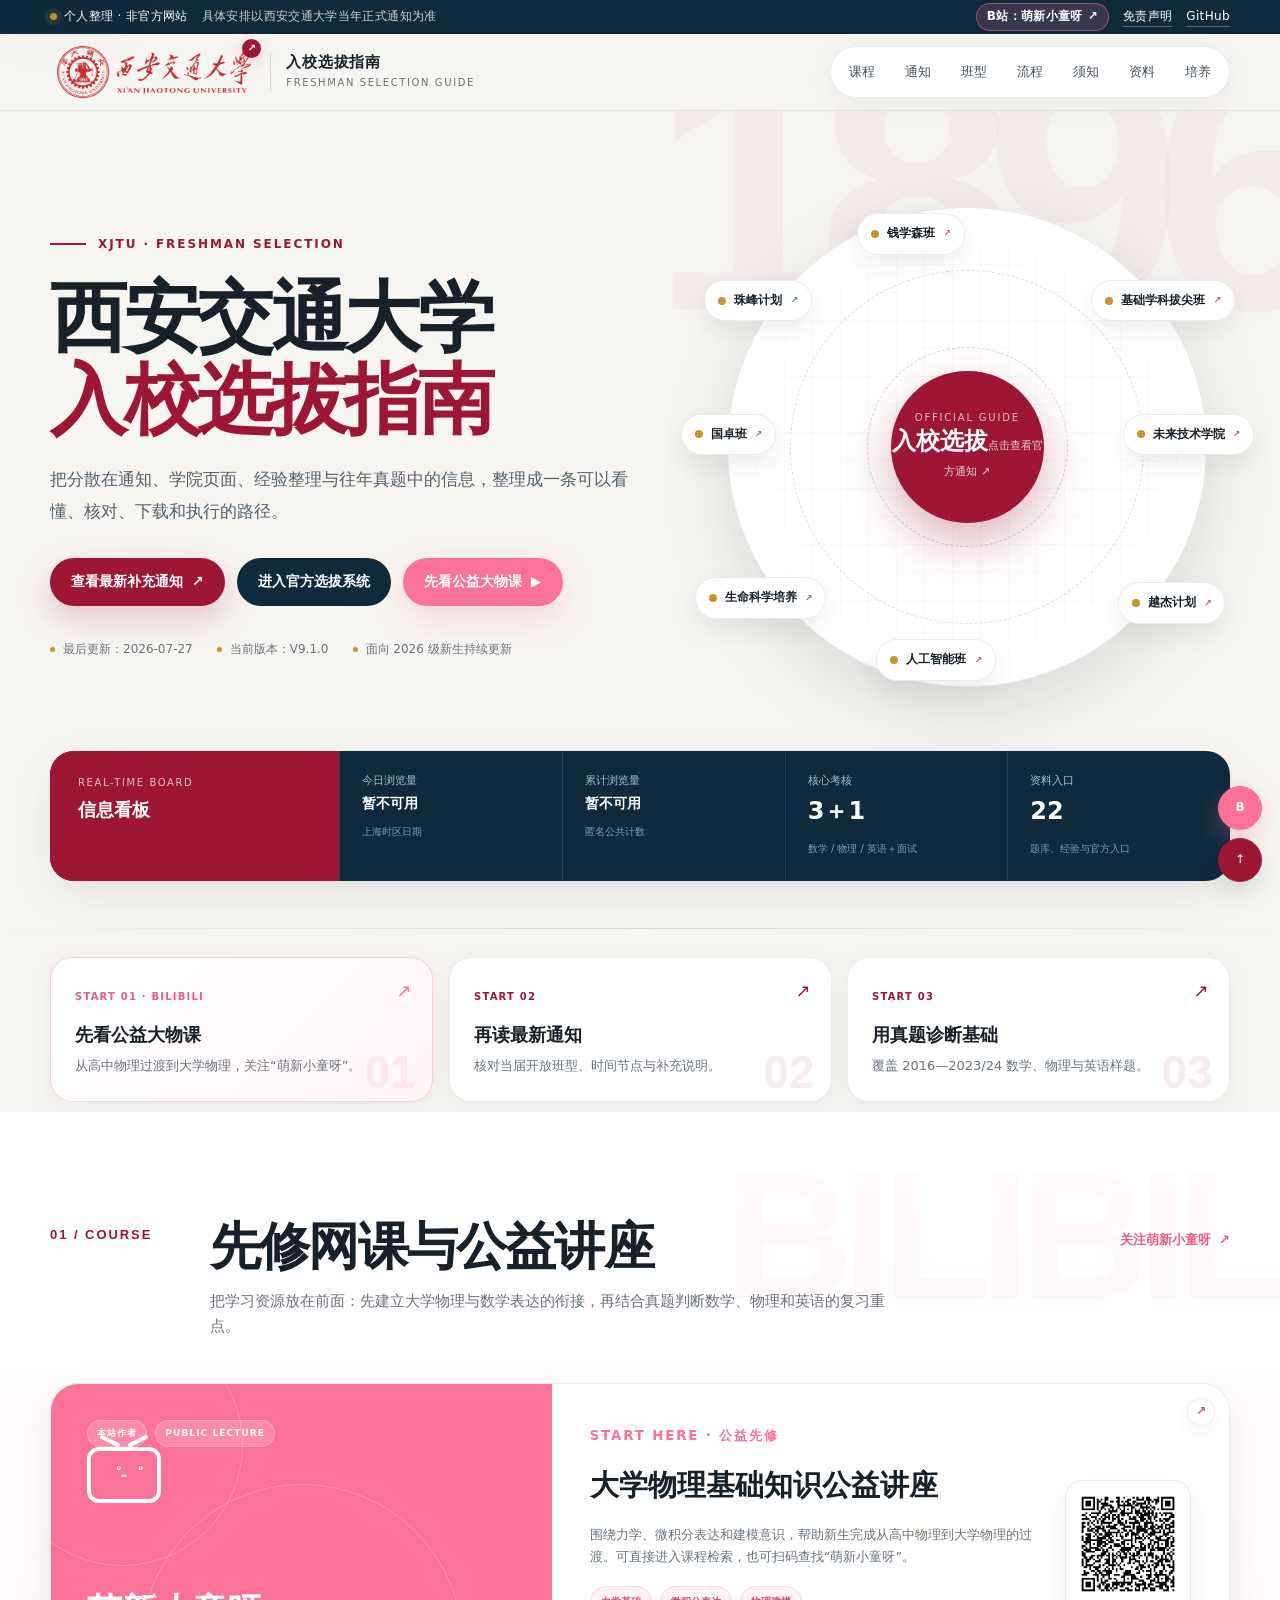
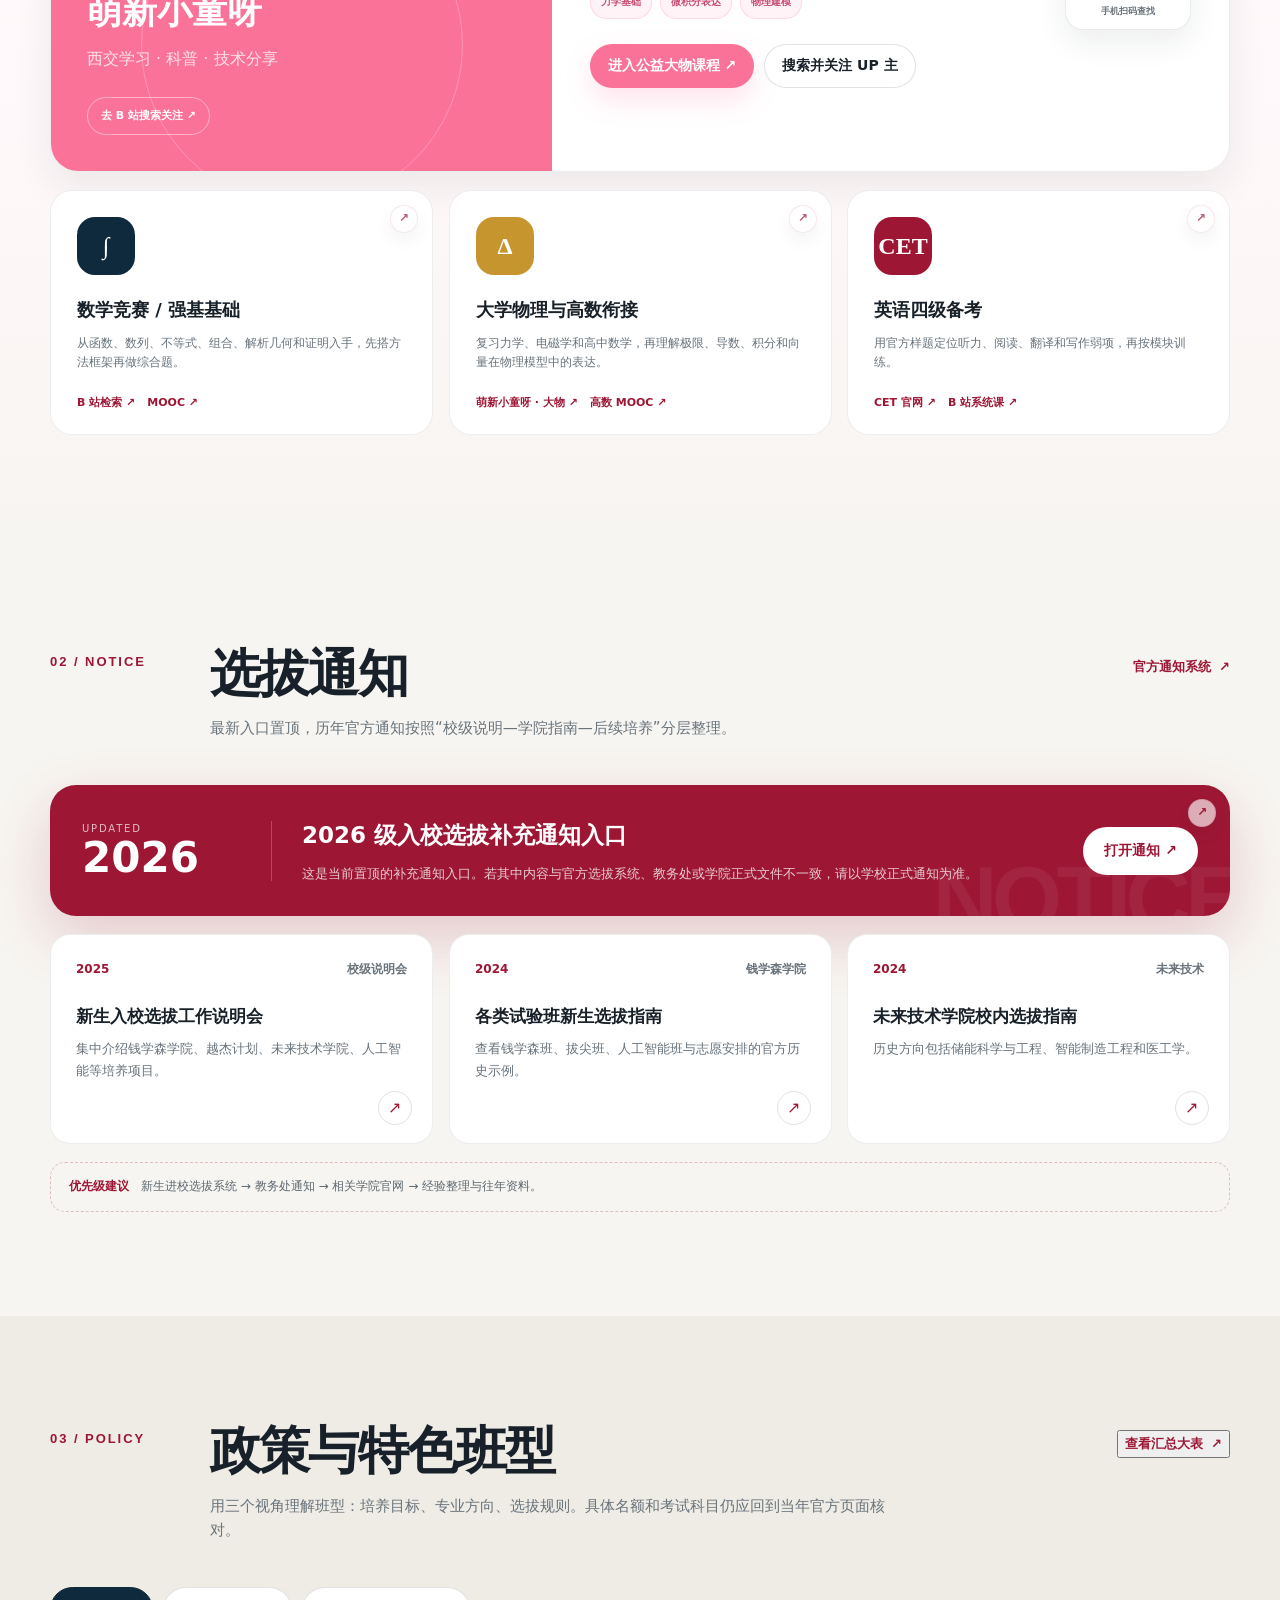
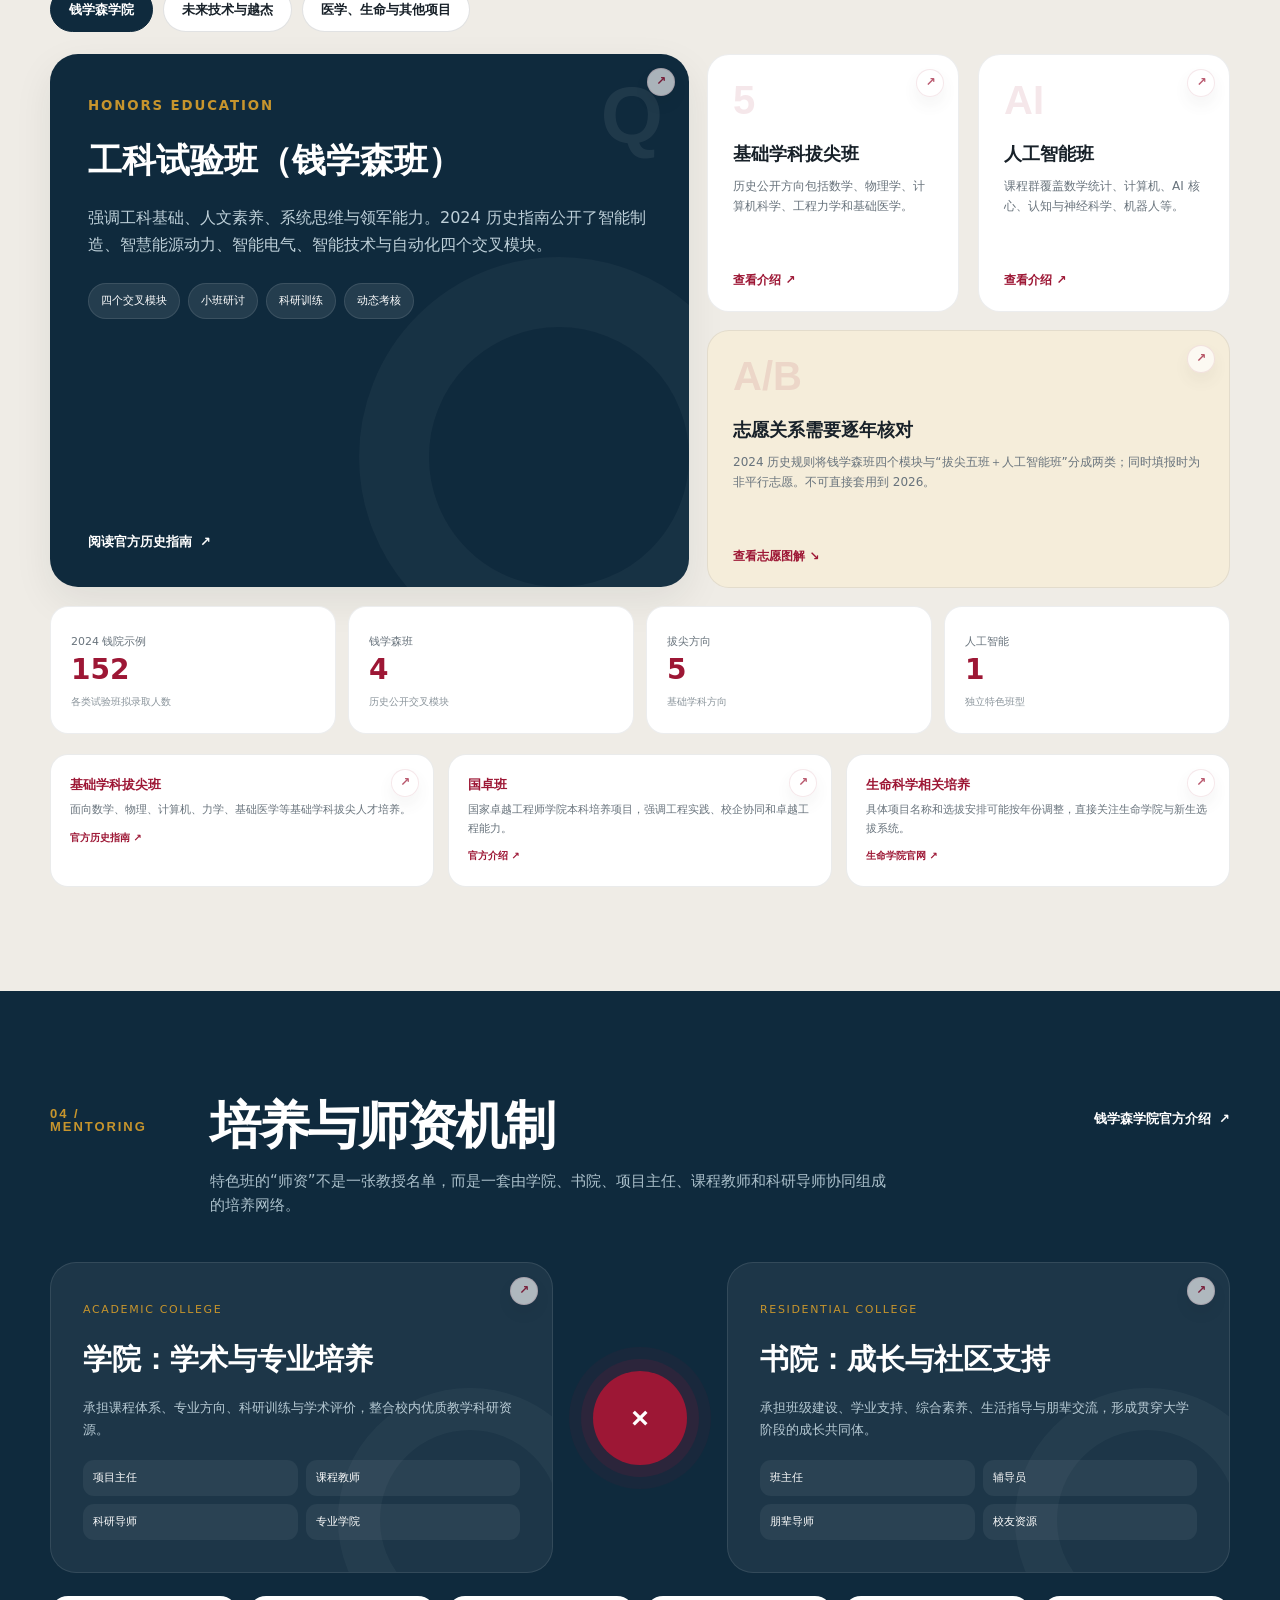
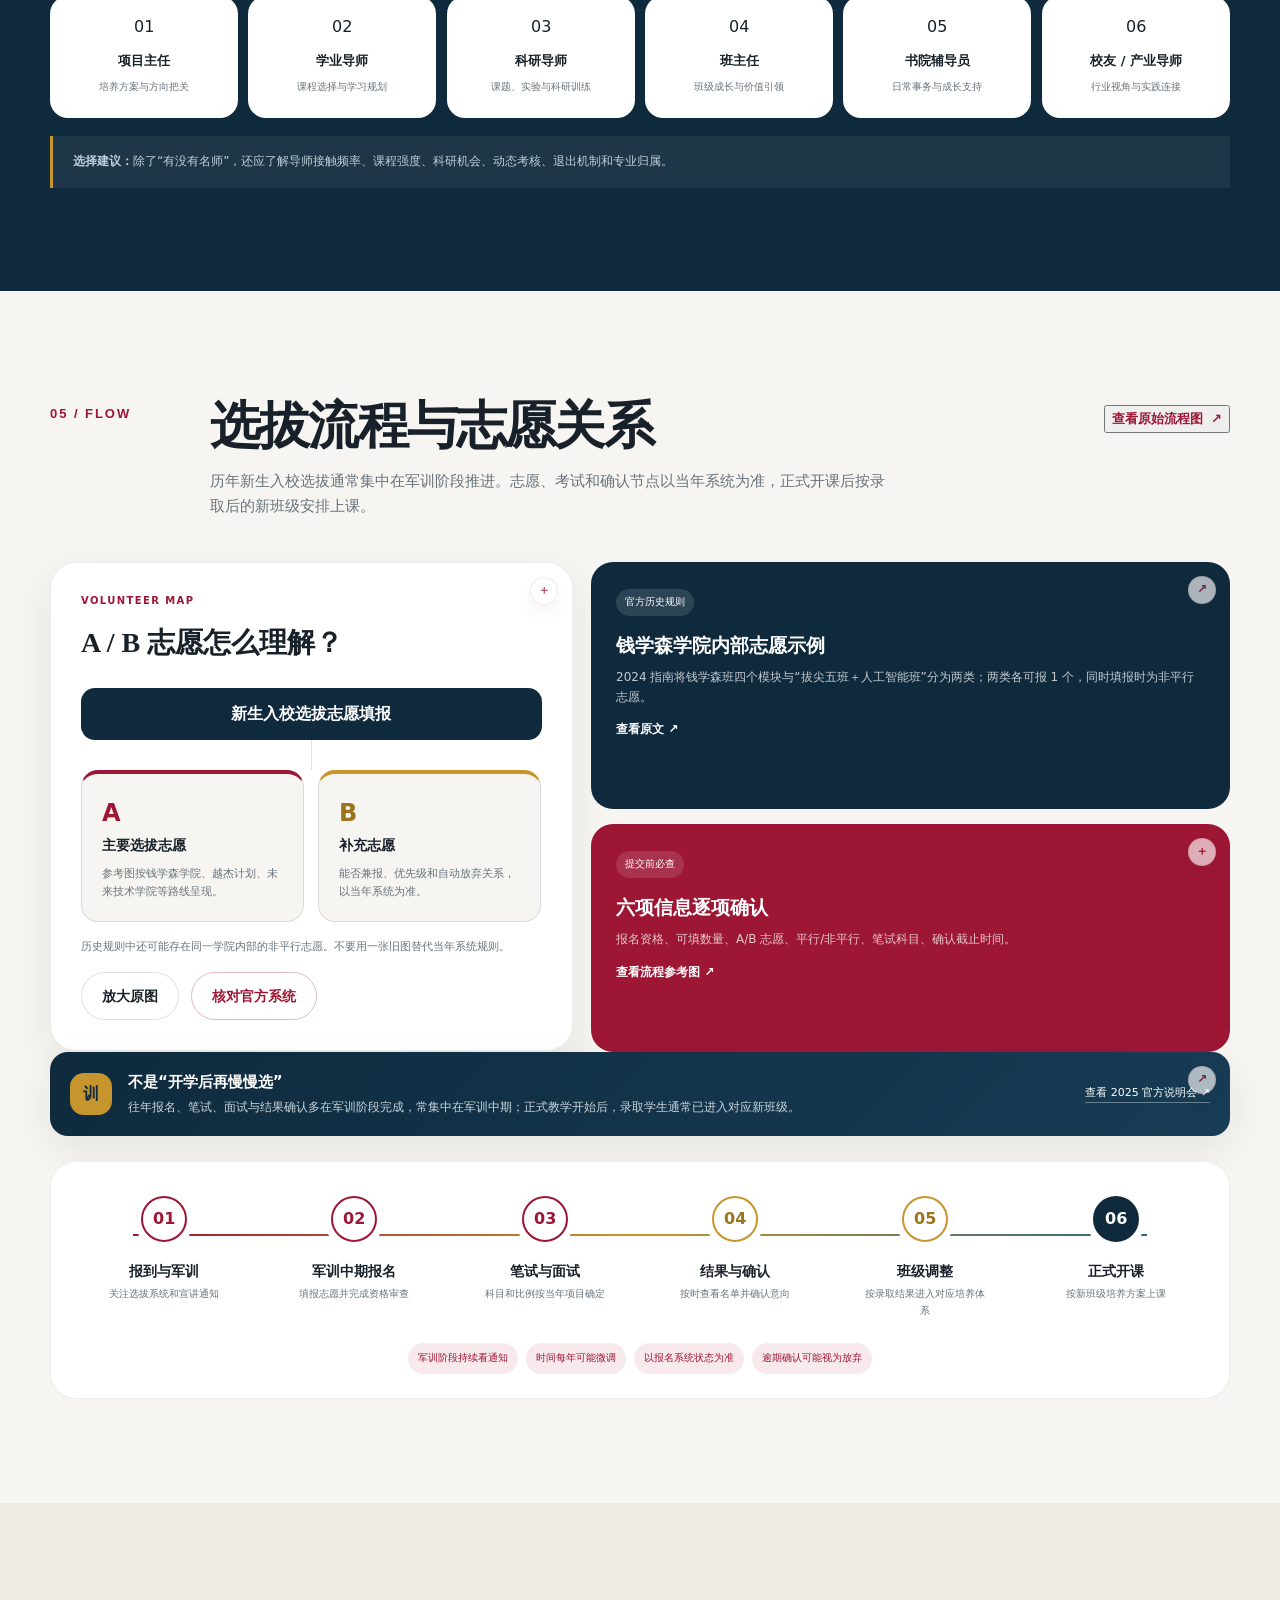
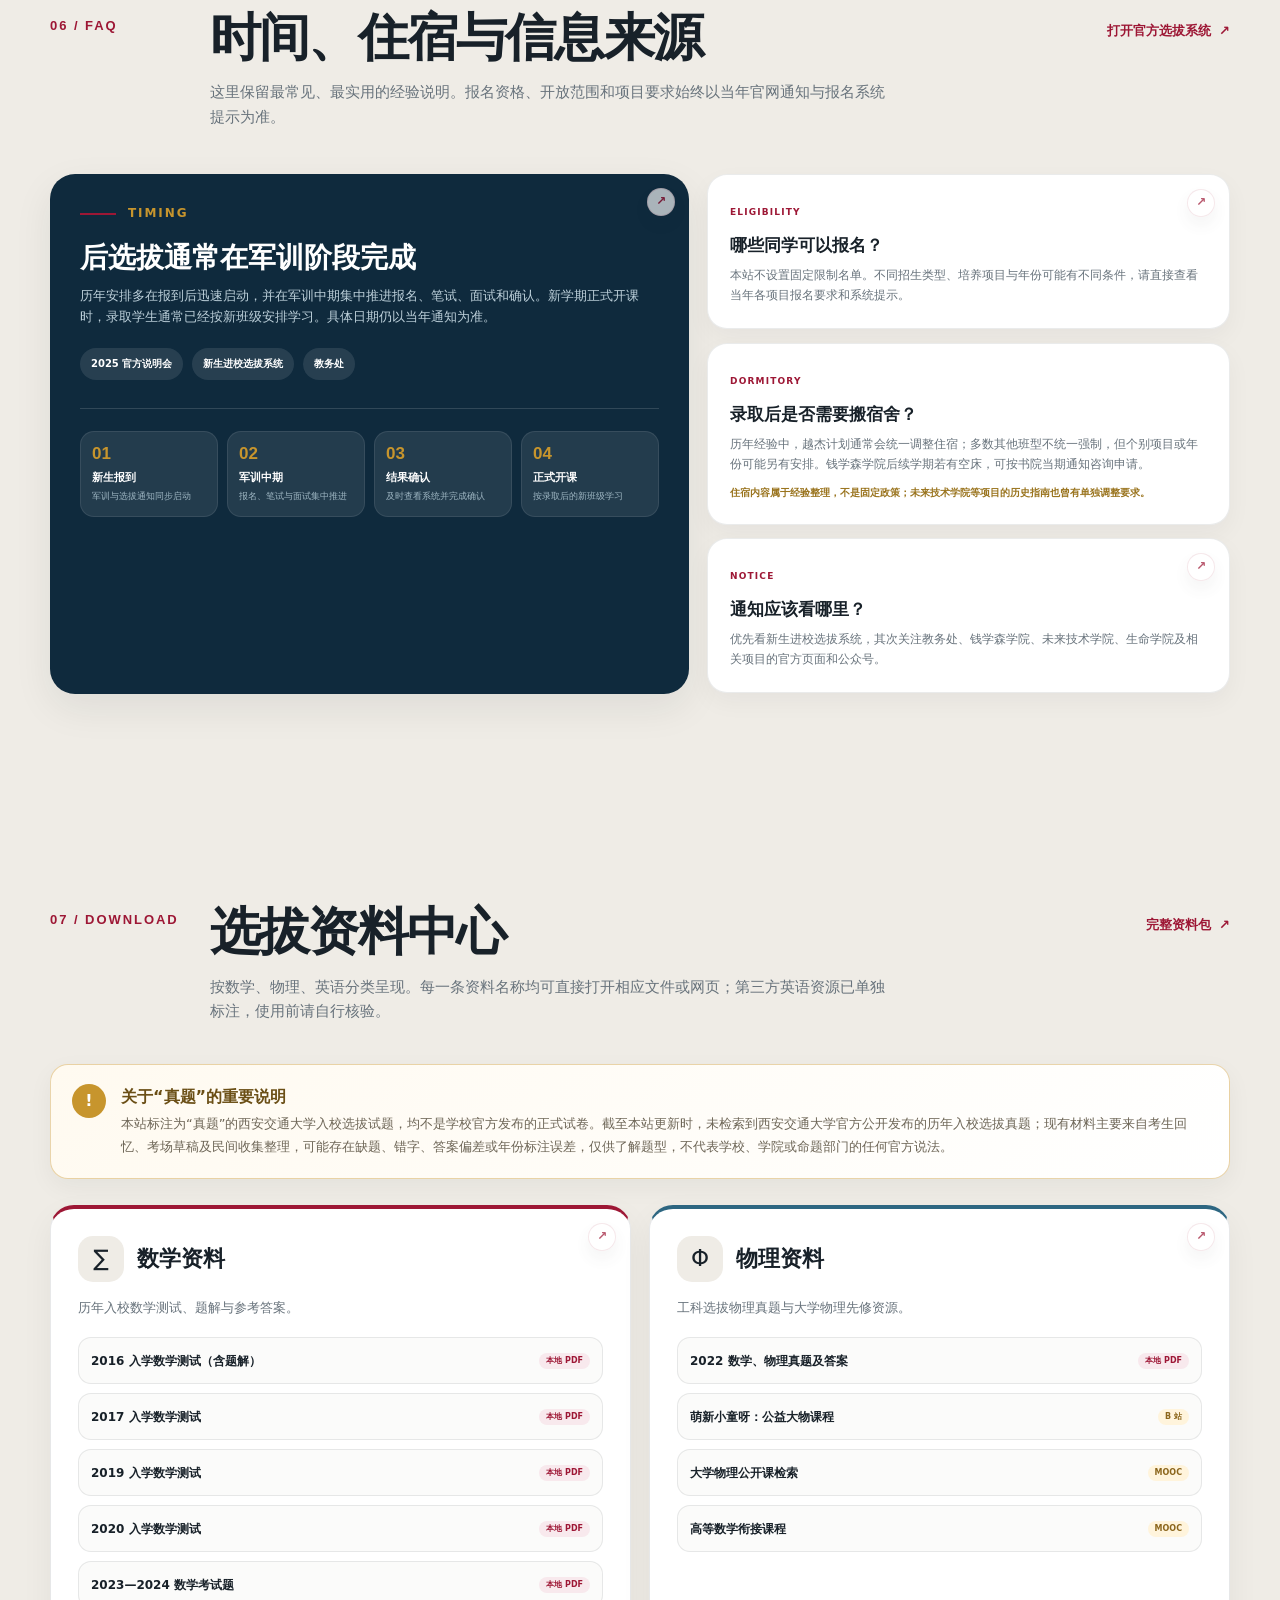
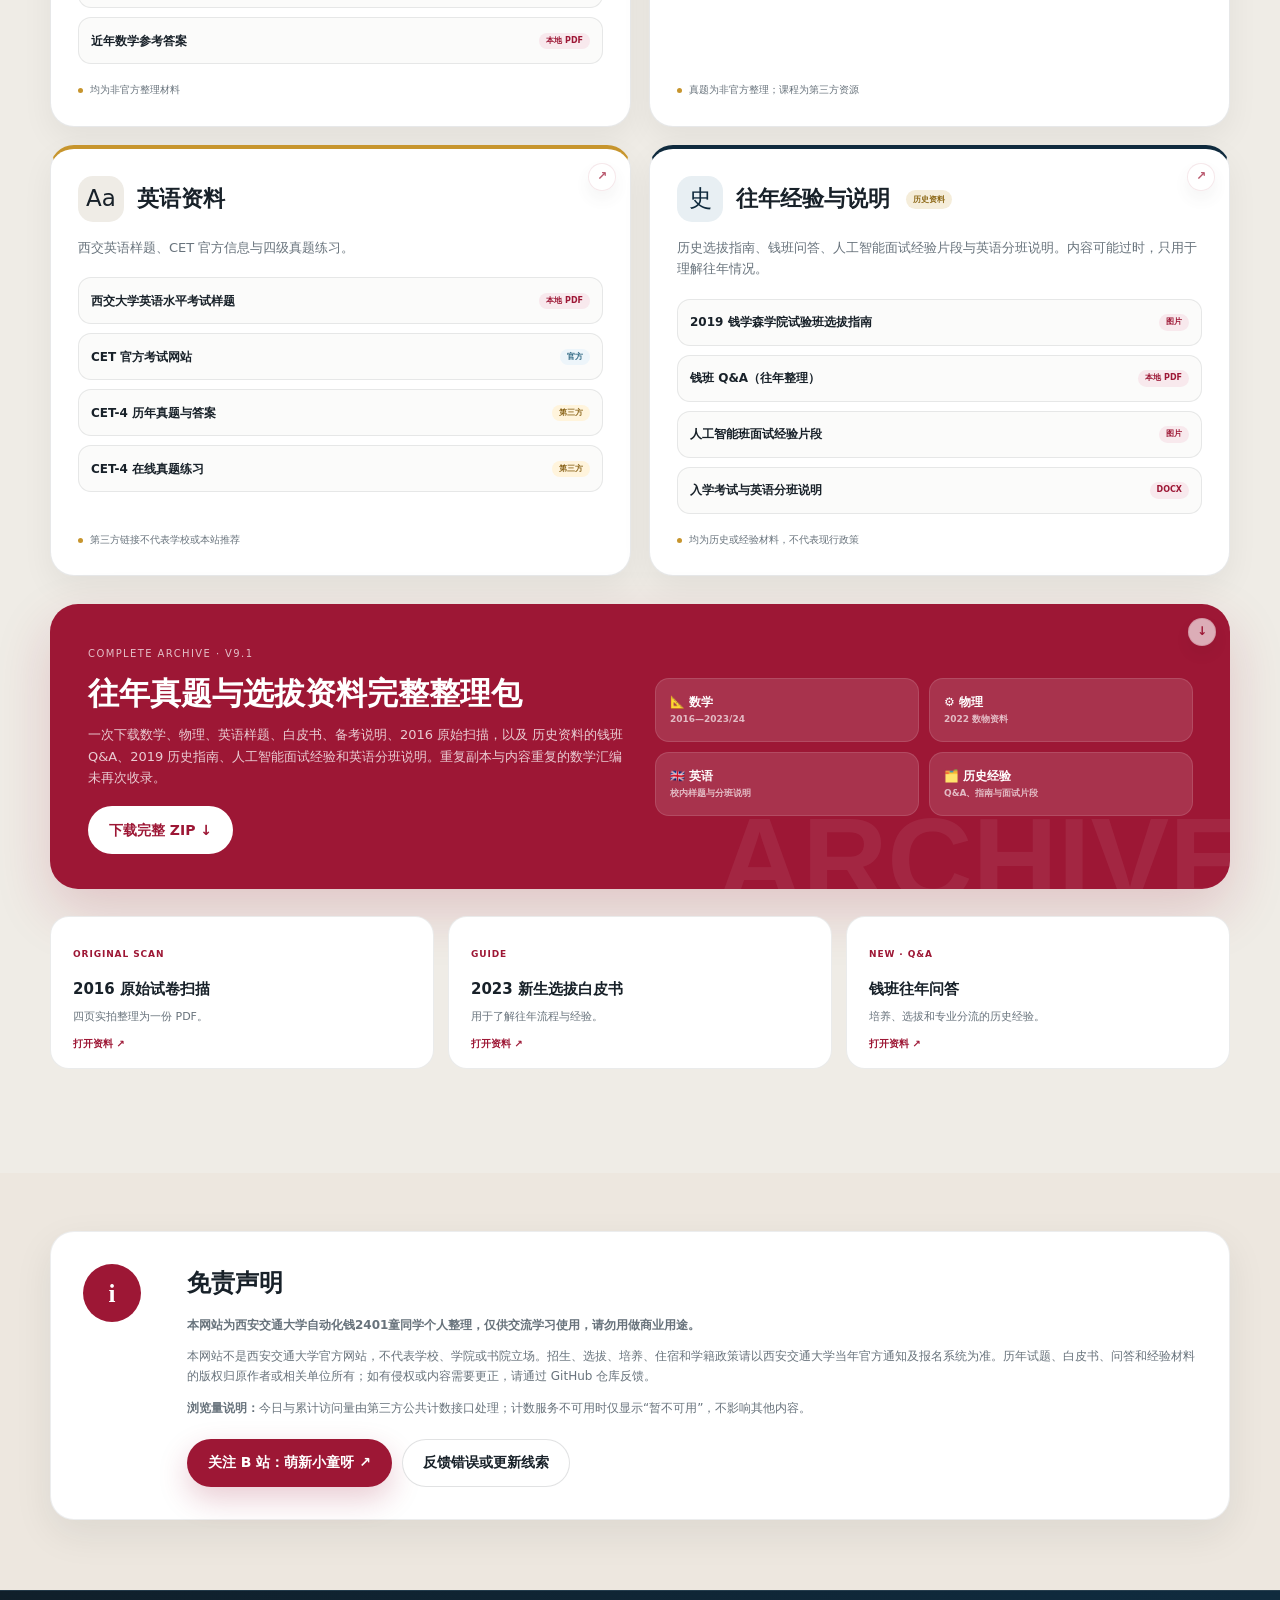
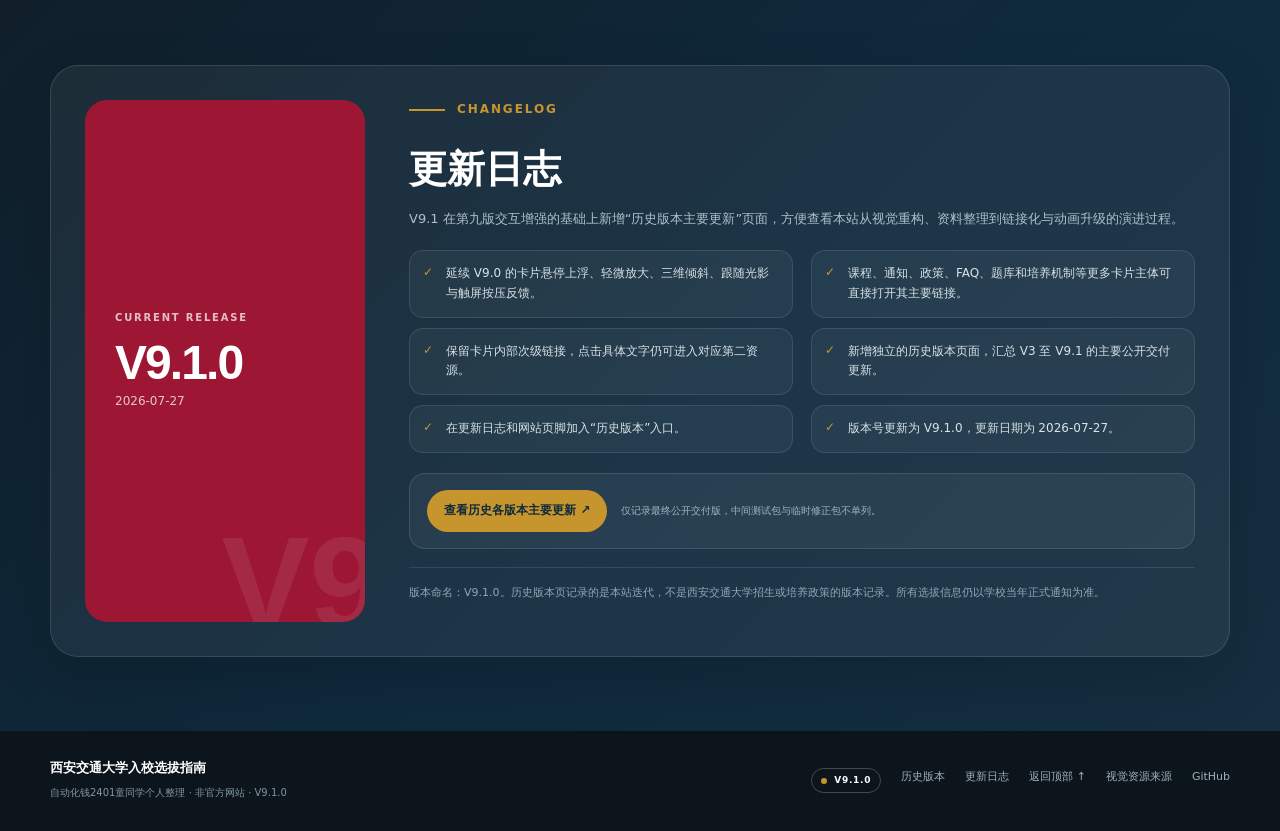
==== commit c709f663: "Add files via upload" ====
--- a/index.html
+++ b/index.html
@@ -13,8 +13,8 @@
 <meta content="https://hanwentong0624-bot.github.io/" property="og:url"/>
 <link href="favicon.png" rel="icon" type="image/png"/>
 <link href="apple-touch-icon.png" rel="apple-touch-icon"/>
-<meta content="4.0.0" name="site-version"/>
-<title>西安交通大学入校选拔指南 · V8</title>
+<meta content="9.1.0" name="site-version"/>
+<title>西安交通大学入校选拔指南 · V9.1</title>
 <style>
 :root{
   --red:#9d1735;--red-deep:#681022;--red-soft:#f8e9ed;
@@ -107,7 +107,7 @@
 /* v4 release: transparent official wordmark, de-duplicated library, version history */
 .version-section{padding:74px 0;background:linear-gradient(135deg,#101f2a 0%,var(--navy) 55%,#152f40 100%);color:#fff;border-top:1px solid rgba(255,255,255,.08)}
 .version-card{display:grid;grid-template-columns:280px 1fr;gap:44px;align-items:stretch;padding:34px;border:1px solid rgba(255,255,255,.12);border-radius:28px;background:rgba(255,255,255,.055);box-shadow:0 22px 60px rgba(0,0,0,.16)}
-.version-stamp{position:relative;display:flex;flex-direction:column;justify-content:center;min-height:230px;padding:30px;border-radius:22px;background:var(--red);overflow:hidden}.version-stamp::after{content:"V7";position:absolute;right:-18px;bottom:-28px;font:900 132px/1 Arial;color:rgba(255,255,255,.08)}.version-stamp small{position:relative;z-index:1;font-size:10px;font-weight:900;letter-spacing:.18em;color:rgba(255,255,255,.72)}.version-stamp strong{position:relative;z-index:1;display:block;margin:12px 0 5px;font:900 48px/1 Arial;letter-spacing:-.04em}.version-stamp span{position:relative;z-index:1;font-size:12px;color:rgba(255,255,255,.75)}
+.version-stamp{position:relative;display:flex;flex-direction:column;justify-content:center;min-height:230px;padding:30px;border-radius:22px;background:var(--red);overflow:hidden}.version-stamp::after{content:"V9";position:absolute;right:-18px;bottom:-28px;font:900 132px/1 Arial;color:rgba(255,255,255,.08)}.version-stamp small{position:relative;z-index:1;font-size:10px;font-weight:900;letter-spacing:.18em;color:rgba(255,255,255,.72)}.version-stamp strong{position:relative;z-index:1;display:block;margin:12px 0 5px;font:900 48px/1 Arial;letter-spacing:-.04em}.version-stamp span{position:relative;z-index:1;font-size:12px;color:rgba(255,255,255,.75)}
 .version-copy .eyebrow{color:var(--gold)}.version-copy .eyebrow::before{background:var(--gold)}.version-copy h2{margin:18px 0 8px;font-family:"STZhongsong","Songti SC",serif;font-size:38px}.version-copy>p{margin:0 0 20px;color:#aec1cb;font-size:13px}.changelog-list{display:grid;grid-template-columns:1fr 1fr;gap:10px 18px;margin:0;padding:0;list-style:none}.changelog-list li{position:relative;padding:13px 14px 13px 36px;border:1px solid rgba(255,255,255,.1);border-radius:14px;background:rgba(255,255,255,.045);color:#d8e2e7;font-size:12px}.changelog-list li::before{content:"✓";position:absolute;left:13px;top:12px;color:var(--gold);font-weight:900}.version-note{margin-top:18px!important;padding-top:16px;border-top:1px solid rgba(255,255,255,.1);color:#91a8b4!important;font-size:11px!important}
 .version-pill{display:inline-flex;align-items:center;gap:7px;padding:4px 9px;border:1px solid rgba(255,255,255,.22);border-radius:999px;color:#fff;font-size:9px;font-weight:900;letter-spacing:.08em}.version-pill::before{content:"";width:6px;height:6px;border-radius:50%;background:var(--gold)}
 @media(max-width:800px){.version-card{grid-template-columns:1fr;gap:22px;padding:22px}.version-stamp{min-height:180px}.changelog-list{grid-template-columns:1fr}.version-copy h2{font-size:32px}}
@@ -167,6 +167,24 @@
 .faq-mini-timeline{display:grid;grid-template-columns:repeat(4,1fr);gap:9px;margin-top:28px;padding-top:22px;border-top:1px solid rgba(255,255,255,.14)}.faq-mini-step{padding:13px 11px;border-radius:14px;background:rgba(255,255,255,.085);border:1px solid rgba(255,255,255,.09)}.faq-mini-step b{display:block;color:var(--gold);font:900 17px/1 Arial}.faq-mini-step strong{display:block;margin-top:7px;font-size:11px}.faq-mini-step span{display:block;margin-top:3px;color:#9fb7c3;font-size:9px;line-height:1.45}
 @media(max-width:900px){.v7-archive{grid-template-columns:1fr!important}}
 @media(max-width:560px){.faq-mini-timeline{grid-template-columns:1fr 1fr}}
+
+/* V9/V9.1: lively card motion and whole-card links */
+.motion-card{--rx:0deg;--ry:0deg;--mx:50%;--my:50%;--motion-lift:-8px;--motion-scale:1.025;position:relative;isolation:isolate;transform-style:preserve-3d;will-change:transform;transition:transform .42s cubic-bezier(.16,1,.3,1),box-shadow .42s cubic-bezier(.16,1,.3,1),border-color .3s ease,filter .3s ease}
+.motion-card.motion-soft{--motion-lift:-6px;--motion-scale:1.016}.motion-card.motion-micro{--motion-lift:-4px;--motion-scale:1.012}.motion-card.motion-pop{--motion-lift:-9px;--motion-scale:1.03}
+.motion-card .card-glow{position:absolute;inset:0;z-index:0;border-radius:inherit;pointer-events:none;opacity:0;background:radial-gradient(circle at var(--mx) var(--my),rgba(255,255,255,.52),rgba(255,255,255,.12) 22%,transparent 48%);transition:opacity .28s ease}
+.motion-card>.card-overlay-link,.motion-card>.card-overlay-action{position:absolute;inset:0;z-index:2;width:100%;height:100%;border:0;border-radius:inherit;background:transparent;cursor:pointer}
+.motion-card a:not(.card-overlay-link),.motion-card button:not(.card-overlay-action){position:relative;z-index:4}
+.motion-card>.card-open-cue{position:absolute;right:14px;top:14px;z-index:5;display:grid;place-items:center;width:28px;height:28px;border-radius:50%;background:rgba(255,255,255,.9);color:var(--red);border:1px solid rgba(157,23,53,.14);box-shadow:0 8px 20px rgba(24,33,41,.08);font-size:12px;font-weight:900;pointer-events:none;opacity:.72;transform:translate3d(0,0,18px);transition:transform .32s cubic-bezier(.16,1,.3,1),opacity .25s,background .25s,color .25s}
+.motion-card:has(>.card-overlay-link),.motion-card:has(>.card-overlay-action){cursor:pointer}.motion-card:focus-within{outline:3px solid rgba(199,149,45,.38);outline-offset:4px}.motion-card.is-pressed{transform:perspective(1000px) translateY(-1px) scale(.988)!important;transition-duration:.12s!important}
+@media(hover:hover) and (pointer:fine){.motion-card:hover{z-index:20;transform:perspective(1000px) translate3d(0,var(--motion-lift),0) scale(var(--motion-scale)) rotateX(var(--rx)) rotateY(var(--ry));box-shadow:0 28px 66px rgba(22,32,40,.16);border-color:rgba(157,23,53,.24);filter:saturate(1.035)}.motion-card:hover .card-glow{opacity:1}.motion-card:hover>.card-open-cue{opacity:1;transform:translate3d(2px,-2px,28px) scale(1.12);background:var(--red);color:#fff}.motion-card:hover .course-symbol,.motion-card:hover .v7-resource-icon,.motion-card:hover .num,.motion-card:hover .process-dot,.motion-card:hover .time-mark{transform:translateY(-3px) scale(1.08) rotate(-2deg)}.motion-card:hover .quick-no{transform:translate(-4px,-4px) scale(1.16);color:rgba(157,23,53,.15)}}
+.course-symbol,.v7-resource-icon,.num,.process-dot,.time-mark,.quick-no{transition:transform .36s cubic-bezier(.16,1,.3,1),color .3s ease}.motion-link{transition:transform .25s cubic-bezier(.16,1,.3,1),box-shadow .25s,border-color .25s,background .25s}@media(hover:hover) and (pointer:fine){.motion-link:hover{transform:translateY(-2px) scale(1.025);box-shadow:0 10px 24px rgba(24,33,41,.08)}}
+@keyframes coreBreath{0%,100%{box-shadow:0 20px 50px rgba(157,23,53,.30);transform:translateY(0) scale(1)}50%{box-shadow:0 26px 62px rgba(157,23,53,.40);transform:translateY(-4px) scale(1.025)}}@keyframes dotBreath{0%,100%{transform:scale(1);box-shadow:0 0 0 0 rgba(199,149,45,.35)}50%{transform:scale(1.25);box-shadow:0 0 0 7px rgba(199,149,45,0)}}
+.core-motion{animation:coreBreath 4.8s ease-in-out infinite;transition:filter .3s ease}.core-motion:hover{animation-play-state:paused;filter:brightness(1.06)}a.orbit-item.orbit-motion{transition:transform .35s cubic-bezier(.16,1,.3,1),box-shadow .35s,border-color .3s,background .3s!important}a.orbit-item.orbit-motion i{animation:dotBreath 2.6s ease-in-out infinite}@media(hover:hover) and (pointer:fine){a.orbit-item.orbit-motion:hover,a.orbit-item.orbit-motion:focus-visible{z-index:30;transform:translateY(-7px) scale(1.095) rotate(-1deg)!important;box-shadow:0 22px 44px rgba(24,33,41,.18)!important;background:#fffdf8!important;border-color:rgba(199,149,45,.6)!important}}
+.quick-grid,.course-grid,.notice-list,.policy-side,.policy-boundary,.mentor-network,.process-grid,.faq-stack,.v7-resource-grid,.v7-fast-links{isolation:isolate}
+.policy-mini{padding-bottom:64px}.policy-mini:nth-child(3){padding-bottom:64px}.policy-mini p{padding-bottom:30px}.policy-hero{min-height:480px;padding-bottom:92px}.policy-hero .text-link{position:absolute!important;left:38px!important;bottom:35px!important;z-index:4}.policy-mini>a:not(.card-overlay-link){position:absolute!important;left:25px!important;bottom:20px!important;z-index:4}
+.version-history-cta{display:flex;align-items:center;gap:14px;flex-wrap:wrap;margin-top:20px;padding:16px 17px;border:1px solid rgba(255,255,255,.12);border-radius:16px;background:rgba(255,255,255,.05)}.version-history-button{display:inline-flex;align-items:center;min-height:42px;padding:0 17px;border-radius:999px;background:var(--gold);color:var(--navy);font-size:12px;font-weight:900;transition:transform .25s,box-shadow .25s}.version-history-button:hover{transform:translateY(-2px) scale(1.025);box-shadow:0 12px 26px rgba(199,149,45,.24)}.version-history-cta small{color:#9fb5c0;font-size:10px}
+@media(max-width:900px){.policy-hero{min-height:460px;padding-bottom:82px}.policy-hero .text-link{left:27px!important}}@media(max-width:720px){.motion-card>.card-open-cue{width:25px;height:25px;right:11px;top:11px;font-size:11px}.motion-card:active{transform:scale(.985)}}@media(max-width:560px){.policy-mini{min-height:220px;padding-bottom:60px}.policy-mini p{padding-bottom:26px}}
+@media(prefers-reduced-motion:reduce){.motion-card,.motion-link,a.orbit-item.orbit-motion,.core-motion,.motion-card *{animation:none!important;transition:none!important;scroll-behavior:auto!important}.motion-card:hover,.motion-link:hover,a.orbit-item.orbit-motion:hover{transform:none!important}.motion-card .card-glow{display:none!important}}
 </style>
 </head>
 <body>
@@ -199,13 +217,13 @@
 <h1>西安交通大学<br/><span>入校选拔指南</span></h1>
 <p class="hero-lead">把分散在通知、学院页面、经验整理与往年真题中的信息，整理成一条可以看懂、核对、下载和执行的路径。</p>
 <div class="hero-actions"><a class="btn btn-primary" href="https://mp.weixin.qq.com/s/iMGeFnrc_L2nPikqpQH9ig?scene=1" rel="noopener" target="_blank">查看最新补充通知 <b>↗</b></a><a class="btn btn-dark" href="https://xsxb.xjtu.edu.cn/" rel="noopener" target="_blank">进入官方选拔系统</a><a class="btn btn-bili" href="https://search.bilibili.com/all?keyword=%E8%90%8C%E6%96%B0%E5%B0%8F%E7%AB%A5%E5%91%80%20%E5%A4%A7%E7%89%A9" rel="noopener" target="_blank">先看公益大物课 <b>▶</b></a></div>
-<div class="hero-foot"><span>最后更新：2026-07-27</span><span>当前版本：V8.0.0</span><span>面向 2026 级新生持续更新</span></div>
+<div class="hero-foot"><span>最后更新：2026-07-27</span><span>当前版本：V9.1.0</span><span>面向 2026 级新生持续更新</span></div>
 </div>
 <div aria-label="特色班型与官方介绍入口" class="compass reveal">
 <div class="compass-card">
 <div class="compass-grid"></div>
-<a aria-label="打开西安交通大学新生进校选拔系统" class="compass-core" href="https://xsjxxb.xjtu.edu.cn/" rel="noopener" target="_blank"><div><small>OFFICIAL GUIDE</small><strong>入校选拔</strong><em>点击查看官方通知 ↗</em></div></a>
-<a class="orbit-item o1" href="https://xsjxxb.xjtu.edu.cn/info/1002/1281.htm" rel="noopener" target="_blank" title="钱学森学院官方历史选拔指南"><i></i>钱学森班</a><a class="orbit-item o2" href="https://xsjxxb.xjtu.edu.cn/info/1002/1281.htm" rel="noopener" target="_blank" title="基础学科拔尖学生培养计划，区别于国卓班"><i></i>基础学科拔尖班</a><a class="orbit-item o3" href="https://xsjxxb.xjtu.edu.cn/info/1002/1191.htm" rel="noopener" target="_blank" title="未来技术学院本科新生选拔历史指南"><i></i>未来技术学院</a><a class="orbit-item o4" href="https://www.ef.xjtu.edu.cn/jphd/yjjh1.htm" rel="noopener" target="_blank" title="越杰计划官方介绍"><i></i>越杰计划</a><a class="orbit-item o5" href="https://xsjxxb.xjtu.edu.cn/info/1002/1281.htm" rel="noopener" target="_blank" title="人工智能班官方历史介绍"><i></i>人工智能班</a><a class="orbit-item o6" href="https://life.xjtu.edu.cn/" rel="noopener" target="_blank" title="生命学院官网；具体选拔以当年通知为准"><i></i>生命科学培养</a><a class="orbit-item o7" href="https://news.xjtu.edu.cn/info/1219/224606.htm" rel="noopener" target="_blank" title="国家卓越工程师学院本科国卓班介绍"><i></i>国卓班</a><a class="orbit-item o8" href="https://news.xjtu.edu.cn/info/1219/223699.htm" rel="noopener" target="_blank" title="大一末后续选拔，不属于新生第一轮"><i></i>珠峰计划</a></div>
+<a aria-label="打开西安交通大学新生进校选拔系统" class="compass-core core-motion" href="https://xsjxxb.xjtu.edu.cn/" rel="noopener" target="_blank"><div><small>OFFICIAL GUIDE</small><strong>入校选拔</strong><em>点击查看官方通知 ↗</em></div></a>
+<a class="orbit-item o1 orbit-motion" href="https://xsjxxb.xjtu.edu.cn/info/1002/1281.htm" rel="noopener" target="_blank" title="钱学森学院官方历史选拔指南"><i></i>钱学森班</a><a class="orbit-item o2 orbit-motion" href="https://xsjxxb.xjtu.edu.cn/info/1002/1281.htm" rel="noopener" target="_blank" title="基础学科拔尖学生培养计划，区别于国卓班"><i></i>基础学科拔尖班</a><a class="orbit-item o3 orbit-motion" href="https://xsjxxb.xjtu.edu.cn/info/1002/1191.htm" rel="noopener" target="_blank" title="未来技术学院本科新生选拔历史指南"><i></i>未来技术学院</a><a class="orbit-item o4 orbit-motion" href="https://www.ef.xjtu.edu.cn/jphd/yjjh1.htm" rel="noopener" target="_blank" title="越杰计划官方介绍"><i></i>越杰计划</a><a class="orbit-item o5 orbit-motion" href="https://xsjxxb.xjtu.edu.cn/info/1002/1281.htm" rel="noopener" target="_blank" title="人工智能班官方历史介绍"><i></i>人工智能班</a><a class="orbit-item o6 orbit-motion" href="https://life.xjtu.edu.cn/" rel="noopener" target="_blank" title="生命学院官网；具体选拔以当年通知为准"><i></i>生命科学培养</a><a class="orbit-item o7 orbit-motion" href="https://news.xjtu.edu.cn/info/1219/224606.htm" rel="noopener" target="_blank" title="国家卓越工程师学院本科国卓班介绍"><i></i>国卓班</a><a class="orbit-item o8 orbit-motion" href="https://news.xjtu.edu.cn/info/1219/223699.htm" rel="noopener" target="_blank" title="大一末后续选拔，不属于新生第一轮"><i></i>珠峰计划</a></div>
 <div class="compass-note"><span>CLICK TO OPEN</span><strong>八个项目入口均可点击</strong><p>基础学科拔尖班与国卓班分开呈现；具体开放项目以当年通知为准。</p></div>
 </div>
 </div>
@@ -219,9 +237,9 @@
 </section>
 <section class="quick-start">
 <div class="container quick-grid">
-<a class="quick-card quick-card-bili reveal" href="https://search.bilibili.com/all?keyword=%E8%90%8C%E6%96%B0%E5%B0%8F%E7%AB%A5%E5%91%80%20%E5%A4%A7%E7%89%A9" rel="noopener" target="_blank"><small>START 01 · BILIBILI</small><strong>先看公益大物课</strong><p>从高中物理过渡到大学物理，关注“萌新小童呀”。</p><span class="quick-no">01</span></a>
-<a class="quick-card reveal" href="https://mp.weixin.qq.com/s/iMGeFnrc_L2nPikqpQH9ig?scene=1" rel="noopener" target="_blank"><small>START 02</small><strong>再读最新通知</strong><p>核对当届开放班型、时间节点与补充说明。</p><span class="quick-no">02</span></a>
-<a class="quick-card reveal" href="#materials"><small>START 03</small><strong>用真题诊断基础</strong><p>覆盖 2016—2023/24 数学、物理与英语样题。</p><span class="quick-no">03</span></a>
+<a class="quick-card quick-card-bili reveal motion-card motion-pop" href="https://search.bilibili.com/all?keyword=%E8%90%8C%E6%96%B0%E5%B0%8F%E7%AB%A5%E5%91%80%20%E5%A4%A7%E7%89%A9" rel="noopener" target="_blank"><small>START 01 · BILIBILI</small><strong>先看公益大物课</strong><p>从高中物理过渡到大学物理，关注“萌新小童呀”。</p><span class="quick-no">01</span><span aria-hidden="true" class="card-glow"></span></a>
+<a class="quick-card reveal motion-card motion-pop" href="https://mp.weixin.qq.com/s/iMGeFnrc_L2nPikqpQH9ig?scene=1" rel="noopener" target="_blank"><small>START 02</small><strong>再读最新通知</strong><p>核对当届开放班型、时间节点与补充说明。</p><span class="quick-no">02</span><span aria-hidden="true" class="card-glow"></span></a>
+<a class="quick-card reveal motion-card motion-pop" href="#materials"><small>START 03</small><strong>用真题诊断基础</strong><p>覆盖 2016—2023/24 数学、物理与英语样题。</p><span class="quick-no">03</span><span aria-hidden="true" class="card-glow"></span></a>
 </div>
 </section><section class="section course-priority" id="courses">
 <div class="container">
@@ -230,7 +248,7 @@
 <div class="section-title"><h2>先修网课与公益讲座</h2><p>把学习资源放在前面：先建立大学物理与数学表达的衔接，再结合真题判断数学、物理和英语的复习重点。</p></div>
 <div class="section-action"><a class="text-link course-follow-link" href="https://search.bilibili.com/upuser?keyword=%E8%90%8C%E6%96%B0%E5%B0%8F%E7%AB%A5%E5%91%80" rel="noopener" target="_blank">关注萌新小童呀</a></div>
 </div>
-<article class="creator creator-feature reveal">
+<article class="creator creator-feature reveal motion-card motion-soft"><a aria-label="打开公益大物课程" class="card-overlay-link" href="https://search.bilibili.com/all?keyword=%E8%90%8C%E6%96%B0%E5%B0%8F%E7%AB%A5%E5%91%80%20%E5%A4%A7%E7%89%A9" rel="noopener" target="_blank"></a>
 <div class="creator-art">
 <div class="creator-topline"><span>本站作者</span><span>PUBLIC LECTURE</span></div>
 <div class="bili-mark">゜-゜</div>
@@ -256,28 +274,28 @@
 </a>
 </div>
 </div>
-</article>
+<span aria-hidden="true" class="card-glow"></span><span aria-hidden="true" class="card-open-cue">↗</span></article>
 <div class="course-grid">
-<article class="course-card reveal"><div class="course-symbol">∫</div><h3>数学竞赛 / 强基基础</h3><p>从函数、数列、不等式、组合、解析几何和证明入手，先搭方法框架再做综合题。</p><div class="course-links"><a href="https://search.bilibili.com/all?keyword=%E5%BC%BA%E5%9F%BA%E6%95%B0%E5%AD%A6%20%E7%AB%9E%E8%B5%9B%E5%9F%BA%E7%A1%80" rel="noopener" target="_blank">B 站检索 ↗</a><a href="https://www.icourse163.org/search.htm?search=%E6%95%B0%E5%AD%A6%E7%AB%9E%E8%B5%9B" rel="noopener" target="_blank">MOOC ↗</a></div></article>
-<article class="course-card reveal"><div class="course-symbol">Δ</div><h3>大学物理与高数衔接</h3><p>复习力学、电磁学和高中数学，再理解极限、导数、积分和向量在物理模型中的表达。</p><div class="course-links"><a href="https://search.bilibili.com/all?keyword=%E8%90%8C%E6%96%B0%E5%B0%8F%E7%AB%A5%E5%91%80%20%E5%A4%A7%E7%89%A9" rel="noopener" target="_blank">萌新小童呀 · 大物 ↗</a><a href="https://www.icourse163.org/search.htm?search=%E9%AB%98%E7%AD%89%E6%95%B0%E5%AD%A6" rel="noopener" target="_blank">高数 MOOC ↗</a></div></article>
-<article class="course-card reveal"><div class="course-symbol">CET</div><h3>英语四级备考</h3><p>用官方样题定位听力、阅读、翻译和写作弱项，再按模块训练。</p><div class="course-links"><a href="https://cet.neea.edu.cn/" rel="noopener" target="_blank">CET 官网 ↗</a><a href="https://search.bilibili.com/all?keyword=%E8%8B%B1%E8%AF%AD%E5%9B%9B%E7%BA%A7%20%E7%B3%BB%E7%BB%9F%E8%AF%BE" rel="noopener" target="_blank">B 站系统课 ↗</a></div></article>
+<article class="course-card reveal motion-card motion-pop"><a aria-label="打开：数学竞赛 / 强基基础" class="card-overlay-link" href="https://search.bilibili.com/all?keyword=%E5%BC%BA%E5%9F%BA%E6%95%B0%E5%AD%A6%20%E7%AB%9E%E8%B5%9B%E5%9F%BA%E7%A1%80" rel="noopener" target="_blank"></a><div class="course-symbol">∫</div><h3>数学竞赛 / 强基基础</h3><p>从函数、数列、不等式、组合、解析几何和证明入手，先搭方法框架再做综合题。</p><div class="course-links"><a class="motion-link" href="https://search.bilibili.com/all?keyword=%E5%BC%BA%E5%9F%BA%E6%95%B0%E5%AD%A6%20%E7%AB%9E%E8%B5%9B%E5%9F%BA%E7%A1%80" rel="noopener" target="_blank">B 站检索 ↗</a><a class="motion-link" href="https://www.icourse163.org/search.htm?search=%E6%95%B0%E5%AD%A6%E7%AB%9E%E8%B5%9B" rel="noopener" target="_blank">MOOC ↗</a></div><span aria-hidden="true" class="card-glow"></span><span aria-hidden="true" class="card-open-cue">↗</span></article>
+<article class="course-card reveal motion-card motion-pop"><a aria-label="打开：大学物理与高数衔接" class="card-overlay-link" href="https://search.bilibili.com/all?keyword=%E8%90%8C%E6%96%B0%E5%B0%8F%E7%AB%A5%E5%91%80%20%E5%A4%A7%E7%89%A9" rel="noopener" target="_blank"></a><div class="course-symbol">Δ</div><h3>大学物理与高数衔接</h3><p>复习力学、电磁学和高中数学，再理解极限、导数、积分和向量在物理模型中的表达。</p><div class="course-links"><a class="motion-link" href="https://search.bilibili.com/all?keyword=%E8%90%8C%E6%96%B0%E5%B0%8F%E7%AB%A5%E5%91%80%20%E5%A4%A7%E7%89%A9" rel="noopener" target="_blank">萌新小童呀 · 大物 ↗</a><a class="motion-link" href="https://www.icourse163.org/search.htm?search=%E9%AB%98%E7%AD%89%E6%95%B0%E5%AD%A6" rel="noopener" target="_blank">高数 MOOC ↗</a></div><span aria-hidden="true" class="card-glow"></span><span aria-hidden="true" class="card-open-cue">↗</span></article>
+<article class="course-card reveal motion-card motion-pop"><a aria-label="打开：英语四级备考" class="card-overlay-link" href="https://cet.neea.edu.cn/" rel="noopener" target="_blank"></a><div class="course-symbol">CET</div><h3>英语四级备考</h3><p>用官方样题定位听力、阅读、翻译和写作弱项，再按模块训练。</p><div class="course-links"><a class="motion-link" href="https://cet.neea.edu.cn/" rel="noopener" target="_blank">CET 官网 ↗</a><a class="motion-link" href="https://search.bilibili.com/all?keyword=%E8%8B%B1%E8%AF%AD%E5%9B%9B%E7%BA%A7%20%E7%B3%BB%E7%BB%9F%E8%AF%BE" rel="noopener" target="_blank">B 站系统课 ↗</a></div><span aria-hidden="true" class="card-glow"></span><span aria-hidden="true" class="card-open-cue">↗</span></article>
 </div>
 </div>
 </section>
 <section class="section" id="notices">
 <div class="container">
 <div class="section-head reveal"><div class="section-index">02 / NOTICE</div><div class="section-title"><h2>选拔通知</h2><p>最新入口置顶，历年官方通知按照“校级说明—学院指南—后续培养”分层整理。</p></div><div class="section-action"><a class="text-link" href="https://xsxb.xjtu.edu.cn/" rel="noopener" target="_blank">官方通知系统</a></div></div>
-<article class="notice-feature reveal">
+<article class="notice-feature reveal motion-card motion-soft"><a aria-label="打开：2026 级入校选拔补充通知入口" class="card-overlay-link" href="https://mp.weixin.qq.com/s/iMGeFnrc_L2nPikqpQH9ig?scene=1" rel="noopener" target="_blank"></a>
 <div class="notice-date"><small>UPDATED</small><strong>2026</strong></div>
 <div><h3>2026 级入校选拔补充通知入口</h3><p>这是当前置顶的补充通知入口。若其中内容与官方选拔系统、教务处或学院正式文件不一致，请以学校正式通知为准。</p></div>
 <a class="btn" href="https://mp.weixin.qq.com/s/iMGeFnrc_L2nPikqpQH9ig?scene=1" rel="noopener" target="_blank">打开通知 ↗</a>
-</article>
+<span aria-hidden="true" class="card-glow"></span><span aria-hidden="true" class="card-open-cue">↗</span></article>
 <div class="notice-list">
-<a class="notice-card reveal" href="https://news.xjtu.edu.cn/info/1219/224636.htm" rel="noopener" target="_blank"><time>2025 <span>校级说明会</span></time><h3>新生入校选拔工作说明会</h3><p>集中介绍钱学森学院、越杰计划、未来技术学院、人工智能等培养项目。</p><span class="arrow">↗</span></a>
-<a class="notice-card reveal" href="https://xsxb.xjtu.edu.cn/info/1002/1281.htm" rel="noopener" target="_blank"><time>2024 <span>钱学森学院</span></time><h3>各类试验班新生选拔指南</h3><p>查看钱学森班、拔尖班、人工智能班与志愿安排的官方历史示例。</p><span class="arrow">↗</span></a>
-<a class="notice-card reveal" href="https://xsxb.xjtu.edu.cn/info/1002/1286.htm" rel="noopener" target="_blank"><time>2024 <span>未来技术</span></time><h3>未来技术学院校内选拔指南</h3><p>历史方向包括储能科学与工程、智能制造工程和医工学。</p><span class="arrow">↗</span></a>
-</div>
-<div class="notice-source reveal"><strong>优先级建议</strong><span>新生进校选拔系统 → 教务处通知 → 相关学院官网 → 经验整理与往年资料。</span></div>
+<a class="notice-card reveal motion-card motion-pop" href="https://news.xjtu.edu.cn/info/1219/224636.htm" rel="noopener" target="_blank"><time>2025 <span>校级说明会</span></time><h3>新生入校选拔工作说明会</h3><p>集中介绍钱学森学院、越杰计划、未来技术学院、人工智能等培养项目。</p><span class="arrow">↗</span><span aria-hidden="true" class="card-glow"></span></a>
+<a class="notice-card reveal motion-card motion-pop" href="https://xsxb.xjtu.edu.cn/info/1002/1281.htm" rel="noopener" target="_blank"><time>2024 <span>钱学森学院</span></time><h3>各类试验班新生选拔指南</h3><p>查看钱学森班、拔尖班、人工智能班与志愿安排的官方历史示例。</p><span class="arrow">↗</span><span aria-hidden="true" class="card-glow"></span></a>
+<a class="notice-card reveal motion-card motion-pop" href="https://xsxb.xjtu.edu.cn/info/1002/1286.htm" rel="noopener" target="_blank"><time>2024 <span>未来技术</span></time><h3>未来技术学院校内选拔指南</h3><p>历史方向包括储能科学与工程、智能制造工程和医工学。</p><span class="arrow">↗</span><span aria-hidden="true" class="card-glow"></span></a>
+</div>
+<div class="notice-source reveal motion-card motion-micro"><strong>优先级建议</strong><span>新生进校选拔系统 → 教务处通知 → 相关学院官网 → 经验整理与往年资料。</span><span aria-hidden="true" class="card-glow"></span></div>
 </div>
 </section>
 <section class="section alt" id="policy">
@@ -290,91 +308,91 @@
 </div>
 <div class="tab-panel" id="tab-qian">
 <div class="policy-layout">
-<article class="policy-hero reveal"><div class="policy-code">Q</div><small>HONORS EDUCATION</small><h3>工科试验班（钱学森班）</h3><p>强调工科基础、人文素养、系统思维与领军能力。2024 历史指南公开了智能制造、智慧能源动力、智能电气、智能技术与自动化四个交叉模块。</p><div class="pill-row"><span class="pill">四个交叉模块</span><span class="pill">小班研讨</span><span class="pill">科研训练</span><span class="pill">动态考核</span></div><a class="text-link" href="https://xsjxxb.xjtu.edu.cn/info/1002/1281.htm" rel="noopener" target="_blank">阅读官方历史指南</a></article>
+<article class="policy-hero reveal motion-card motion-soft"><a aria-label="打开：工科试验班（钱学森班）" class="card-overlay-link" href="https://xsjxxb.xjtu.edu.cn/info/1002/1281.htm" rel="noopener" target="_blank"></a><div class="policy-code">Q</div><small>HONORS EDUCATION</small><h3>工科试验班（钱学森班）</h3><p>强调工科基础、人文素养、系统思维与领军能力。2024 历史指南公开了智能制造、智慧能源动力、智能电气、智能技术与自动化四个交叉模块。</p><div class="pill-row"><span class="pill motion-link">四个交叉模块</span><span class="pill motion-link">小班研讨</span><span class="pill motion-link">科研训练</span><span class="pill motion-link">动态考核</span></div><a class="text-link" href="https://xsjxxb.xjtu.edu.cn/info/1002/1281.htm" rel="noopener" target="_blank">阅读官方历史指南</a><span aria-hidden="true" class="card-glow"></span><span aria-hidden="true" class="card-open-cue">↗</span></article>
 <div class="policy-side">
-<article class="policy-mini reveal"><span class="num">5</span><h4>基础学科拔尖班</h4><p>历史公开方向包括数学、物理学、计算机科学、工程力学和基础医学。</p><a href="https://xsjxxb.xjtu.edu.cn/info/1002/1281.htm" rel="noopener" target="_blank">查看介绍 ↗</a></article>
-<article class="policy-mini reveal"><span class="num">AI</span><h4>人工智能班</h4><p>课程群覆盖数学统计、计算机、AI 核心、认知与神经科学、机器人等。</p><a href="https://xsjxxb.xjtu.edu.cn/info/1002/1281.htm" rel="noopener" target="_blank">查看介绍 ↗</a></article>
-<article class="policy-mini reveal"><span class="num">A/B</span><h4>志愿关系需要逐年核对</h4><p>2024 历史规则将钱学森班四个模块与“拔尖五班＋人工智能班”分成两类；同时填报时为非平行志愿。不可直接套用到 2026。</p><a href="#flow">查看志愿图解 ↘</a></article>
-</div>
-</div>
-<div class="policy-stats reveal"><div class="policy-stat"><span>2024 钱院示例</span><strong>152</strong><small>各类试验班拟录取人数</small></div><div class="policy-stat"><span>钱学森班</span><strong>4</strong><small>历史公开交叉模块</small></div><div class="policy-stat"><span>拔尖方向</span><strong>5</strong><small>基础学科方向</small></div><div class="policy-stat"><span>人工智能</span><strong>1</strong><small>独立特色班型</small></div></div>
+<article class="policy-mini reveal motion-card motion-soft"><a aria-label="打开：基础学科拔尖班" class="card-overlay-link" href="https://xsjxxb.xjtu.edu.cn/info/1002/1281.htm" rel="noopener" target="_blank"></a><span class="num">5</span><h4>基础学科拔尖班</h4><p>历史公开方向包括数学、物理学、计算机科学、工程力学和基础医学。</p><a href="https://xsjxxb.xjtu.edu.cn/info/1002/1281.htm" rel="noopener" target="_blank">查看介绍 ↗</a><span aria-hidden="true" class="card-glow"></span><span aria-hidden="true" class="card-open-cue">↗</span></article>
+<article class="policy-mini reveal motion-card motion-soft"><a aria-label="打开：人工智能班" class="card-overlay-link" href="https://xsjxxb.xjtu.edu.cn/info/1002/1281.htm" rel="noopener" target="_blank"></a><span class="num">AI</span><h4>人工智能班</h4><p>课程群覆盖数学统计、计算机、AI 核心、认知与神经科学、机器人等。</p><a href="https://xsjxxb.xjtu.edu.cn/info/1002/1281.htm" rel="noopener" target="_blank">查看介绍 ↗</a><span aria-hidden="true" class="card-glow"></span><span aria-hidden="true" class="card-open-cue">↗</span></article>
+<article class="policy-mini reveal motion-card motion-soft"><a aria-label="打开：志愿关系需要逐年核对" class="card-overlay-link" href="#flow"></a><span class="num">A/B</span><h4>志愿关系需要逐年核对</h4><p>2024 历史规则将钱学森班四个模块与“拔尖五班＋人工智能班”分成两类；同时填报时为非平行志愿。不可直接套用到 2026。</p><a href="#flow">查看志愿图解 ↘</a><span aria-hidden="true" class="card-glow"></span><span aria-hidden="true" class="card-open-cue">↗</span></article>
+</div>
+</div>
+<div class="policy-stats reveal"><div class="policy-stat motion-card motion-micro"><span>2024 钱院示例</span><strong>152</strong><small>各类试验班拟录取人数</small><span aria-hidden="true" class="card-glow"></span></div><div class="policy-stat motion-card motion-micro"><span>钱学森班</span><strong>4</strong><small>历史公开交叉模块</small><span aria-hidden="true" class="card-glow"></span></div><div class="policy-stat motion-card motion-micro"><span>拔尖方向</span><strong>5</strong><small>基础学科方向</small><span aria-hidden="true" class="card-glow"></span></div><div class="policy-stat motion-card motion-micro"><span>人工智能</span><strong>1</strong><small>独立特色班型</small><span aria-hidden="true" class="card-glow"></span></div></div>
 </div>
 <div class="tab-panel" hidden="" id="tab-future">
 <div class="policy-layout">
-<article class="policy-hero reveal"><div class="policy-code">F</div><small>FUTURE TECHNOLOGY</small><h3>未来技术学院</h3><p>以项目驱动、学科交叉、产教融合和贯通培养为特色。历史公开方向包括储能科学与工程、智能制造工程、医工学。</p><div class="pill-row"><span class="pill">储能</span><span class="pill">智能制造</span><span class="pill">医工学</span><span class="pill">双师型队伍</span></div><a class="text-link" href="https://xsjxxb.xjtu.edu.cn/info/1002/1191.htm" rel="noopener" target="_blank">阅读官方历史指南</a></article>
+<article class="policy-hero reveal motion-card motion-soft"><a aria-label="打开：未来技术学院" class="card-overlay-link" href="https://xsjxxb.xjtu.edu.cn/info/1002/1191.htm" rel="noopener" target="_blank"></a><div class="policy-code">F</div><small>FUTURE TECHNOLOGY</small><h3>未来技术学院</h3><p>以项目驱动、学科交叉、产教融合和贯通培养为特色。历史公开方向包括储能科学与工程、智能制造工程、医工学。</p><div class="pill-row"><span class="pill motion-link">储能</span><span class="pill motion-link">智能制造</span><span class="pill motion-link">医工学</span><span class="pill motion-link">双师型队伍</span></div><a class="text-link" href="https://xsjxxb.xjtu.edu.cn/info/1002/1191.htm" rel="noopener" target="_blank">阅读官方历史指南</a><span aria-hidden="true" class="card-glow"></span><span aria-hidden="true" class="card-open-cue">↗</span></article>
 <div class="policy-side">
-<article class="policy-mini reveal"><span class="num">越</span><h4>越杰计划</h4><p>强调多元培养、国际交流和校内外双导师。专业预选、奖学金、名额与排序方式按年度更新。</p><a href="https://news.xjtu.edu.cn/info/1002/224637.htm" rel="noopener" target="_blank">查看 2025 说明 ↗</a></article>
-<article class="policy-mini reveal"><span class="num">峰</span><h4>珠峰计划</h4><p>面向大一末部分荣誉班学生开展后续拔尖选拔，不属于新生入校第一轮。</p><a href="https://news.xjtu.edu.cn/info/1219/223699.htm" rel="noopener" target="_blank">查看后续选拔 ↗</a></article>
-<article class="policy-mini reveal"><span class="num">项目制</span><h4>先问自己是否适合</h4><p>重点了解课程强度、项目训练、专业归属、动态考核、退出机制和科研投入，而不只是班型名称。</p><a href="#mentoring">查看培养机制 ↘</a></article>
+<article class="policy-mini reveal motion-card motion-soft"><a aria-label="打开：越杰计划" class="card-overlay-link" href="https://news.xjtu.edu.cn/info/1002/224637.htm" rel="noopener" target="_blank"></a><span class="num">越</span><h4>越杰计划</h4><p>强调多元培养、国际交流和校内外双导师。专业预选、奖学金、名额与排序方式按年度更新。</p><a href="https://news.xjtu.edu.cn/info/1002/224637.htm" rel="noopener" target="_blank">查看 2025 说明 ↗</a><span aria-hidden="true" class="card-glow"></span><span aria-hidden="true" class="card-open-cue">↗</span></article>
+<article class="policy-mini reveal motion-card motion-soft"><a aria-label="打开：珠峰计划" class="card-overlay-link" href="https://news.xjtu.edu.cn/info/1219/223699.htm" rel="noopener" target="_blank"></a><span class="num">峰</span><h4>珠峰计划</h4><p>面向大一末部分荣誉班学生开展后续拔尖选拔，不属于新生入校第一轮。</p><a href="https://news.xjtu.edu.cn/info/1219/223699.htm" rel="noopener" target="_blank">查看后续选拔 ↗</a><span aria-hidden="true" class="card-glow"></span><span aria-hidden="true" class="card-open-cue">↗</span></article>
+<article class="policy-mini reveal motion-card motion-soft"><a aria-label="打开：先问自己是否适合" class="card-overlay-link" href="#mentoring"></a><span class="num">项目制</span><h4>先问自己是否适合</h4><p>重点了解课程强度、项目训练、专业归属、动态考核、退出机制和科研投入，而不只是班型名称。</p><a href="#mentoring">查看培养机制 ↘</a><span aria-hidden="true" class="card-glow"></span><span aria-hidden="true" class="card-open-cue">↗</span></article>
 </div>
 </div>
 </div>
 <div class="tab-panel" hidden="" id="tab-other">
 <div class="policy-layout">
-<article class="policy-hero reveal"><div class="policy-code">O</div><small>LIFE SCIENCE · ENGINEERING · MORE</small><h3>生命科学、国卓与其他专项项目</h3><p>生命科学相关拔尖培养、国家卓越工程师学院“国卓班”、医学和建筑等属于不同培养体系。本站只提供信息导航，不把它们合并为同一种班型。</p><div class="pill-row"><span class="pill">生命科学相关培养</span><span class="pill">国卓班</span><span class="pill">侯宗濂班</span><span class="pill">建筑学</span><span class="pill">其他专项</span></div><a class="text-link" href="https://news.xjtu.edu.cn/info/1002/224637.htm" rel="noopener" target="_blank">查看 2025 新生选拔说明会</a></article>
+<article class="policy-hero reveal motion-card motion-soft"><a aria-label="打开：生命科学、国卓与其他专项项目" class="card-overlay-link" href="https://news.xjtu.edu.cn/info/1002/224637.htm" rel="noopener" target="_blank"></a><div class="policy-code">O</div><small>LIFE SCIENCE · ENGINEERING · MORE</small><h3>生命科学、国卓与其他专项项目</h3><p>生命科学相关拔尖培养、国家卓越工程师学院“国卓班”、医学和建筑等属于不同培养体系。本站只提供信息导航，不把它们合并为同一种班型。</p><div class="pill-row"><span class="pill motion-link">生命科学相关培养</span><span class="pill motion-link">国卓班</span><span class="pill motion-link">侯宗濂班</span><span class="pill motion-link">建筑学</span><span class="pill motion-link">其他专项</span></div><a class="text-link" href="https://news.xjtu.edu.cn/info/1002/224637.htm" rel="noopener" target="_blank">查看 2025 新生选拔说明会</a><span aria-hidden="true" class="card-glow"></span><span aria-hidden="true" class="card-open-cue">↗</span></article>
 <div class="policy-side">
-<article class="policy-mini reveal"><span class="num">生</span><h4>生命科学相关拔尖培养</h4><p>2025 新生入校选拔说明会由生命学院参与。具体班型名称、名额和考核方式请关注当年系统与生命学院通知。</p><a href="https://life.xjtu.edu.cn/" rel="noopener" target="_blank">生命学院官网 ↗</a></article>
-<article class="policy-mini reveal"><span class="num">卓</span><h4>国卓班</h4><p>国家卓越工程师学院本科班，面向卓越工程人才培养；与基础学科拔尖班不是同一种培养计划。</p><a href="https://news.xjtu.edu.cn/info/1219/224606.htm" rel="noopener" target="_blank">查看官方介绍 ↗</a></article>
-<article class="policy-mini reveal"><span class="num">医 / 建</span><h4>医学、建筑与其他专项</h4><p>不同项目的培养年限、专业范围、身体条件和选拔方式差异较大，必须逐项阅读当年通知。</p><a href="https://xsjxxb.xjtu.edu.cn/jzzyxb.htm" rel="noopener" target="_blank">建筑专业专题页 ↗</a></article></div>
+<article class="policy-mini reveal motion-card motion-soft"><a aria-label="打开：生命科学相关拔尖培养" class="card-overlay-link" href="https://life.xjtu.edu.cn/" rel="noopener" target="_blank"></a><span class="num">生</span><h4>生命科学相关拔尖培养</h4><p>2025 新生入校选拔说明会由生命学院参与。具体班型名称、名额和考核方式请关注当年系统与生命学院通知。</p><a href="https://life.xjtu.edu.cn/" rel="noopener" target="_blank">生命学院官网 ↗</a><span aria-hidden="true" class="card-glow"></span><span aria-hidden="true" class="card-open-cue">↗</span></article>
+<article class="policy-mini reveal motion-card motion-soft"><a aria-label="打开：国卓班" class="card-overlay-link" href="https://news.xjtu.edu.cn/info/1219/224606.htm" rel="noopener" target="_blank"></a><span class="num">卓</span><h4>国卓班</h4><p>国家卓越工程师学院本科班，面向卓越工程人才培养；与基础学科拔尖班不是同一种培养计划。</p><a href="https://news.xjtu.edu.cn/info/1219/224606.htm" rel="noopener" target="_blank">查看官方介绍 ↗</a><span aria-hidden="true" class="card-glow"></span><span aria-hidden="true" class="card-open-cue">↗</span></article>
+<article class="policy-mini reveal motion-card motion-soft"><a aria-label="打开：医学、建筑与其他专项" class="card-overlay-link" href="https://xsjxxb.xjtu.edu.cn/jzzyxb.htm" rel="noopener" target="_blank"></a><span class="num">医 / 建</span><h4>医学、建筑与其他专项</h4><p>不同项目的培养年限、专业范围、身体条件和选拔方式差异较大，必须逐项阅读当年通知。</p><a href="https://xsjxxb.xjtu.edu.cn/jzzyxb.htm" rel="noopener" target="_blank">建筑专业专题页 ↗</a><span aria-hidden="true" class="card-glow"></span><span aria-hidden="true" class="card-open-cue">↗</span></article></div>
 </div>
 </div>
 <div class="policy-boundary reveal">
-<article class="boundary-card"><b>基础学科拔尖班</b><p>面向数学、物理、计算机、力学、基础医学等基础学科拔尖人才培养。</p><a href="https://xsjxxb.xjtu.edu.cn/info/1002/1281.htm" rel="noopener" target="_blank">官方历史指南 ↗</a></article>
-<article class="boundary-card"><b>国卓班</b><p>国家卓越工程师学院本科培养项目，强调工程实践、校企协同和卓越工程能力。</p><a href="https://news.xjtu.edu.cn/info/1219/224606.htm" rel="noopener" target="_blank">官方介绍 ↗</a></article>
-<article class="boundary-card"><b>生命科学相关培养</b><p>具体项目名称和选拔安排可能按年份调整，直接关注生命学院与新生选拔系统。</p><a href="https://life.xjtu.edu.cn/" rel="noopener" target="_blank">生命学院官网 ↗</a></article>
+<article class="boundary-card motion-card motion-soft"><a aria-label="打开：基础学科拔尖班 面向数学、物理、计算机、力学、基础医学等基础学科拔尖人才" class="card-overlay-link" href="https://xsjxxb.xjtu.edu.cn/info/1002/1281.htm" rel="noopener" target="_blank"></a><b>基础学科拔尖班</b><p>面向数学、物理、计算机、力学、基础医学等基础学科拔尖人才培养。</p><a href="https://xsjxxb.xjtu.edu.cn/info/1002/1281.htm" rel="noopener" target="_blank">官方历史指南 ↗</a><span aria-hidden="true" class="card-glow"></span><span aria-hidden="true" class="card-open-cue">↗</span></article>
+<article class="boundary-card motion-card motion-soft"><a aria-label="打开：国卓班 国家卓越工程师学院本科培养项目，强调工程实践、校企协同和卓越工程" class="card-overlay-link" href="https://news.xjtu.edu.cn/info/1219/224606.htm" rel="noopener" target="_blank"></a><b>国卓班</b><p>国家卓越工程师学院本科培养项目，强调工程实践、校企协同和卓越工程能力。</p><a href="https://news.xjtu.edu.cn/info/1219/224606.htm" rel="noopener" target="_blank">官方介绍 ↗</a><span aria-hidden="true" class="card-glow"></span><span aria-hidden="true" class="card-open-cue">↗</span></article>
+<article class="boundary-card motion-card motion-soft"><a aria-label="打开：生命科学相关培养 具体项目名称和选拔安排可能按年份调整，直接关注生命学院" class="card-overlay-link" href="https://life.xjtu.edu.cn/" rel="noopener" target="_blank"></a><b>生命科学相关培养</b><p>具体项目名称和选拔安排可能按年份调整，直接关注生命学院与新生选拔系统。</p><a href="https://life.xjtu.edu.cn/" rel="noopener" target="_blank">生命学院官网 ↗</a><span aria-hidden="true" class="card-glow"></span><span aria-hidden="true" class="card-open-cue">↗</span></article>
 </div></div>
 </section>
 <section class="section dark" id="mentoring">
 <div class="container">
 <div class="section-head reveal"><div class="section-index">04 / MENTORING</div><div class="section-title"><h2>培养与师资机制</h2><p>特色班的“师资”不是一张教授名单，而是一套由学院、书院、项目主任、课程教师和科研导师协同组成的培养网络。</p></div><div class="section-action"><a class="text-link" href="https://www.xjtu.edu.cn/info/1056/1084568.htm" rel="noopener" target="_blank">钱学森学院官方介绍</a></div></div>
 <div class="dual-college reveal">
-<article class="college-card"><small>ACADEMIC COLLEGE</small><h3>学院：学术与专业培养</h3><p>承担课程体系、专业方向、科研训练与学术评价，整合校内优质教学科研资源。</p><div class="college-list"><span>项目主任</span><span>课程教师</span><span>科研导师</span><span>专业学院</span></div></article>
+<article class="college-card motion-card motion-soft"><a aria-label="查看钱学森学院培养机制官方介绍" class="card-overlay-link" href="https://www.xjtu.edu.cn/info/1056/1084568.htm" rel="noopener" target="_blank"></a><small>ACADEMIC COLLEGE</small><h3>学院：学术与专业培养</h3><p>承担课程体系、专业方向、科研训练与学术评价，整合校内优质教学科研资源。</p><div class="college-list"><span class="motion-link">项目主任</span><span class="motion-link">课程教师</span><span class="motion-link">科研导师</span><span class="motion-link">专业学院</span></div><span aria-hidden="true" class="card-glow"></span><span aria-hidden="true" class="card-open-cue">↗</span></article>
 <div class="dual-x">×</div>
-<article class="college-card"><small>RESIDENTIAL COLLEGE</small><h3>书院：成长与社区支持</h3><p>承担班级建设、学业支持、综合素养、生活指导与朋辈交流，形成贯穿大学阶段的成长共同体。</p><div class="college-list"><span>班主任</span><span>辅导员</span><span>朋辈导师</span><span>校友资源</span></div></article>
+<article class="college-card motion-card motion-soft"><a aria-label="查看钱学森学院培养机制官方介绍" class="card-overlay-link" href="https://www.xjtu.edu.cn/info/1056/1084568.htm" rel="noopener" target="_blank"></a><small>RESIDENTIAL COLLEGE</small><h3>书院：成长与社区支持</h3><p>承担班级建设、学业支持、综合素养、生活指导与朋辈交流，形成贯穿大学阶段的成长共同体。</p><div class="college-list"><span class="motion-link">班主任</span><span class="motion-link">辅导员</span><span class="motion-link">朋辈导师</span><span class="motion-link">校友资源</span></div><span aria-hidden="true" class="card-glow"></span><span aria-hidden="true" class="card-open-cue">↗</span></article>
 </div>
 <div class="mentor-network reveal">
-<div class="mentor-node"><div>01</div><strong>项目主任</strong><small>培养方案与方向把关</small></div>
-<div class="mentor-node"><div>02</div><strong>学业导师</strong><small>课程选择与学习规划</small></div>
-<div class="mentor-node"><div>03</div><strong>科研导师</strong><small>课题、实验与科研训练</small></div>
-<div class="mentor-node"><div>04</div><strong>班主任</strong><small>班级成长与价值引领</small></div>
-<div class="mentor-node"><div>05</div><strong>书院辅导员</strong><small>日常事务与成长支持</small></div>
-<div class="mentor-node"><div>06</div><strong>校友 / 产业导师</strong><small>行业视角与实践连接</small></div>
-</div>
-<div class="mentor-caption reveal"><strong>选择建议：</strong>除了“有没有名师”，还应了解导师接触频率、课程强度、科研机会、动态考核、退出机制和专业归属。</div>
+<div class="mentor-node motion-card motion-micro"><div>01</div><strong>项目主任</strong><small>培养方案与方向把关</small><span aria-hidden="true" class="card-glow"></span></div>
+<div class="mentor-node motion-card motion-micro"><div>02</div><strong>学业导师</strong><small>课程选择与学习规划</small><span aria-hidden="true" class="card-glow"></span></div>
+<div class="mentor-node motion-card motion-micro"><div>03</div><strong>科研导师</strong><small>课题、实验与科研训练</small><span aria-hidden="true" class="card-glow"></span></div>
+<div class="mentor-node motion-card motion-micro"><div>04</div><strong>班主任</strong><small>班级成长与价值引领</small><span aria-hidden="true" class="card-glow"></span></div>
+<div class="mentor-node motion-card motion-micro"><div>05</div><strong>书院辅导员</strong><small>日常事务与成长支持</small><span aria-hidden="true" class="card-glow"></span></div>
+<div class="mentor-node motion-card motion-micro"><div>06</div><strong>校友 / 产业导师</strong><small>行业视角与实践连接</small><span aria-hidden="true" class="card-glow"></span></div>
+</div>
+<div class="mentor-caption reveal motion-card motion-micro"><strong>选择建议：</strong>除了“有没有名师”，还应了解导师接触频率、课程强度、科研机会、动态考核、退出机制和专业归属。<span aria-hidden="true" class="card-glow"></span></div>
 </div>
 </section>
 <section class="section" id="flow">
 <div class="container">
 <div class="section-head reveal"><div class="section-index">05 / FLOW</div><div class="section-title"><h2>选拔流程与志愿关系</h2><p>历年新生入校选拔通常集中在军训阶段推进。志愿、考试和确认节点以当年系统为准，正式开课后按录取后的新班级安排上课。</p></div><div class="section-action"><button class="text-link" data-modal-alt="新生选拔志愿填报与流程参考图" data-modal-image="selection-flowchart.webp">查看原始流程图</button></div></div>
 <div class="flow-top">
-<article class="volunteer-diagram reveal"><div class="diagram-label">VOLUNTEER MAP</div><h3 class="diagram-title">A / B 志愿怎么理解？</h3><div class="volunteer-root">新生入校选拔志愿填报</div><div class="branch-line"></div><div class="branch-cards"><div class="branch-card"><b>A</b><strong>主要选拔志愿</strong><p>参考图按钱学森学院、越杰计划、未来技术学院等路线呈现。</p></div><div class="branch-card"><b>B</b><strong>补充志愿</strong><p>能否兼报、优先级和自动放弃关系，以当年系统为准。</p></div></div><p class="diagram-note">历史规则中还可能存在同一学院内部的非平行志愿。不要用一张旧图替代当年系统规则。</p><div class="diagram-actions"><button class="btn btn-light" data-modal-alt="新生选拔志愿填报与流程参考图" data-modal-image="selection-flowchart.webp">放大原图</button><a class="btn btn-outline" href="https://xsxb.xjtu.edu.cn/" rel="noopener" target="_blank">核对官方系统</a></div></article>
+<article class="volunteer-diagram reveal motion-card motion-soft"><button aria-label="打开：新生选拔志愿填报与流程参考图" class="card-overlay-action" data-modal-alt="新生选拔志愿填报与流程参考图" data-modal-image="selection-flowchart.webp" type="button"></button><div class="diagram-label">VOLUNTEER MAP</div><h3 class="diagram-title">A / B 志愿怎么理解？</h3><div class="volunteer-root">新生入校选拔志愿填报</div><div class="branch-line"></div><div class="branch-cards"><div class="branch-card motion-card motion-micro"><b>A</b><strong>主要选拔志愿</strong><p>参考图按钱学森学院、越杰计划、未来技术学院等路线呈现。</p><span aria-hidden="true" class="card-glow"></span></div><div class="branch-card motion-card motion-micro"><b>B</b><strong>补充志愿</strong><p>能否兼报、优先级和自动放弃关系，以当年系统为准。</p><span aria-hidden="true" class="card-glow"></span></div></div><p class="diagram-note">历史规则中还可能存在同一学院内部的非平行志愿。不要用一张旧图替代当年系统规则。</p><div class="diagram-actions"><button class="btn btn-light" data-modal-alt="新生选拔志愿填报与流程参考图" data-modal-image="selection-flowchart.webp">放大原图</button><a class="btn btn-outline" href="https://xsxb.xjtu.edu.cn/" rel="noopener" target="_blank">核对官方系统</a></div><span aria-hidden="true" class="card-glow"></span><span aria-hidden="true" class="card-open-cue">＋</span></article>
 <div class="flow-evidence">
-<article class="evidence-card reveal"><span class="badge">官方历史规则</span><h3>钱学森学院内部志愿示例</h3><p>2024 指南将钱学森班四个模块与“拔尖五班＋人工智能班”分为两类；两类各可报 1 个，同时填报时为非平行志愿。</p><a href="https://xsxb.xjtu.edu.cn/info/1002/1281.htm" rel="noopener" target="_blank">查看原文 ↗</a></article>
-<article class="evidence-card light reveal"><span class="badge">提交前必查</span><h3>六项信息逐项确认</h3><p>报名资格、可填数量、A/B 志愿、平行/非平行、笔试科目、确认截止时间。</p><button data-modal-alt="新生选拔志愿填报与流程参考图" data-modal-image="selection-flowchart.webp">查看流程参考图 ↗</button></article>
-</div>
-</div>
-<div class="v8-time-note reveal"><span class="time-mark">训</span><div><strong>不是“开学后再慢慢选”</strong><p>往年报名、笔试、面试与结果确认多在军训阶段完成，常集中在军训中期；正式教学开始后，录取学生通常已进入对应新班级。</p></div><a href="https://news.xjtu.edu.cn/info/1002/224637.htm" rel="noopener" target="_blank">查看 2025 官方说明会 ↗</a></div>
+<article class="evidence-card reveal motion-card motion-pop"><a aria-label="打开：钱学森学院内部志愿示例" class="card-overlay-link" href="https://xsxb.xjtu.edu.cn/info/1002/1281.htm" rel="noopener" target="_blank"></a><span class="badge">官方历史规则</span><h3>钱学森学院内部志愿示例</h3><p>2024 指南将钱学森班四个模块与“拔尖五班＋人工智能班”分为两类；两类各可报 1 个，同时填报时为非平行志愿。</p><a href="https://xsxb.xjtu.edu.cn/info/1002/1281.htm" rel="noopener" target="_blank">查看原文 ↗</a><span aria-hidden="true" class="card-glow"></span><span aria-hidden="true" class="card-open-cue">↗</span></article>
+<article class="evidence-card light reveal motion-card motion-pop"><button aria-label="打开：新生选拔志愿填报与流程参考图" class="card-overlay-action" data-modal-alt="新生选拔志愿填报与流程参考图" data-modal-image="selection-flowchart.webp" type="button"></button><span class="badge">提交前必查</span><h3>六项信息逐项确认</h3><p>报名资格、可填数量、A/B 志愿、平行/非平行、笔试科目、确认截止时间。</p><button data-modal-alt="新生选拔志愿填报与流程参考图" data-modal-image="selection-flowchart.webp">查看流程参考图 ↗</button><span aria-hidden="true" class="card-glow"></span><span aria-hidden="true" class="card-open-cue">＋</span></article>
+</div>
+</div>
+<div class="v8-time-note reveal motion-card motion-soft"><a aria-label="打开：不是“开学后再慢慢选”" class="card-overlay-link" href="https://news.xjtu.edu.cn/info/1002/224637.htm" rel="noopener" target="_blank"></a><span class="time-mark">训</span><div><strong>不是“开学后再慢慢选”</strong><p>往年报名、笔试、面试与结果确认多在军训阶段完成，常集中在军训中期；正式教学开始后，录取学生通常已进入对应新班级。</p></div><a href="https://news.xjtu.edu.cn/info/1002/224637.htm" rel="noopener" target="_blank">查看 2025 官方说明会 ↗</a><span aria-hidden="true" class="card-glow"></span><span aria-hidden="true" class="card-open-cue">↗</span></div>
 <div class="process-track reveal">
 <div class="process-grid">
-<div class="process-step"><div class="process-dot">01</div><strong>报到与军训</strong><small>关注选拔系统和宣讲通知</small></div>
-<div class="process-step"><div class="process-dot">02</div><strong>军训中期报名</strong><small>填报志愿并完成资格审查</small></div>
-<div class="process-step"><div class="process-dot">03</div><strong>笔试与面试</strong><small>科目和比例按当年项目确定</small></div>
-<div class="process-step"><div class="process-dot">04</div><strong>结果与确认</strong><small>按时查看名单并确认意向</small></div>
-<div class="process-step"><div class="process-dot">05</div><strong>班级调整</strong><small>按录取结果进入对应培养体系</small></div>
-<div class="process-step"><div class="process-dot">06</div><strong>正式开课</strong><small>按新班级培养方案上课</small></div>
-</div>
-<div class="risk-row"><span>军训阶段持续看通知</span><span>时间每年可能微调</span><span>以报名系统状态为准</span><span>逾期确认可能视为放弃</span></div>
+<div class="process-step motion-card motion-micro"><div class="process-dot">01</div><strong>报到与军训</strong><small>关注选拔系统和宣讲通知</small><span aria-hidden="true" class="card-glow"></span></div>
+<div class="process-step motion-card motion-micro"><div class="process-dot">02</div><strong>军训中期报名</strong><small>填报志愿并完成资格审查</small><span aria-hidden="true" class="card-glow"></span></div>
+<div class="process-step motion-card motion-micro"><div class="process-dot">03</div><strong>笔试与面试</strong><small>科目和比例按当年项目确定</small><span aria-hidden="true" class="card-glow"></span></div>
+<div class="process-step motion-card motion-micro"><div class="process-dot">04</div><strong>结果与确认</strong><small>按时查看名单并确认意向</small><span aria-hidden="true" class="card-glow"></span></div>
+<div class="process-step motion-card motion-micro"><div class="process-dot">05</div><strong>班级调整</strong><small>按录取结果进入对应培养体系</small><span aria-hidden="true" class="card-glow"></span></div>
+<div class="process-step motion-card motion-micro"><div class="process-dot">06</div><strong>正式开课</strong><small>按新班级培养方案上课</small><span aria-hidden="true" class="card-glow"></span></div>
+</div>
+<div class="risk-row"><span class="motion-link">军训阶段持续看通知</span><span class="motion-link">时间每年可能微调</span><span class="motion-link">以报名系统状态为准</span><span class="motion-link">逾期确认可能视为放弃</span></div>
 </div>
 </div>
 </section><section class="section alt" id="faq">
 <div class="container">
 <div class="section-head reveal"><div class="section-index">06 / FAQ</div><div class="section-title"><h2>时间、住宿与信息来源</h2><p>这里保留最常见、最实用的经验说明。报名资格、开放范围和项目要求始终以当年官网通知与报名系统提示为准。</p></div><div class="section-action"><a class="text-link" href="https://xsjxxb.xjtu.edu.cn/" rel="noopener" target="_blank">打开官方选拔系统</a></div></div>
 <div class="faq-grid">
-<article class="faq-primary reveal"><div class="eyebrow">Timing</div><h3>后选拔通常在军训阶段完成</h3><p>历年安排多在报到后迅速启动，并在军训中期集中推进报名、笔试、面试和确认。新学期正式开课时，录取学生通常已经按新班级安排学习。具体日期仍以当年通知为准。</p><div class="faq-source"><a href="https://news.xjtu.edu.cn/info/1002/224637.htm" rel="noopener" target="_blank">2025 官方说明会</a><a href="https://xsjxxb.xjtu.edu.cn/" rel="noopener" target="_blank">新生进校选拔系统</a><a href="https://jwc.xjtu.edu.cn/" rel="noopener" target="_blank">教务处</a></div><div class="faq-mini-timeline"><div class="faq-mini-step"><b>01</b><strong>新生报到</strong><span>军训与选拔通知同步启动</span></div><div class="faq-mini-step"><b>02</b><strong>军训中期</strong><span>报名、笔试与面试集中推进</span></div><div class="faq-mini-step"><b>03</b><strong>结果确认</strong><span>及时查看系统并完成确认</span></div><div class="faq-mini-step"><b>04</b><strong>正式开课</strong><span>按录取后的新班级学习</span></div></div></article>
+<article class="faq-primary reveal motion-card motion-soft"><a aria-label="打开：后选拔通常在军训阶段完成" class="card-overlay-link" href="https://news.xjtu.edu.cn/info/1002/224637.htm" rel="noopener" target="_blank"></a><div class="eyebrow">Timing</div><h3>后选拔通常在军训阶段完成</h3><p>历年安排多在报到后迅速启动，并在军训中期集中推进报名、笔试、面试和确认。新学期正式开课时，录取学生通常已经按新班级安排学习。具体日期仍以当年通知为准。</p><div class="faq-source"><a class="motion-link" href="https://news.xjtu.edu.cn/info/1002/224637.htm" rel="noopener" target="_blank">2025 官方说明会</a><a class="motion-link" href="https://xsjxxb.xjtu.edu.cn/" rel="noopener" target="_blank">新生进校选拔系统</a><a class="motion-link" href="https://jwc.xjtu.edu.cn/" rel="noopener" target="_blank">教务处</a></div><div class="faq-mini-timeline"><div class="faq-mini-step motion-card motion-micro"><b>01</b><strong>新生报到</strong><span>军训与选拔通知同步启动</span><span aria-hidden="true" class="card-glow"></span></div><div class="faq-mini-step motion-card motion-micro"><b>02</b><strong>军训中期</strong><span>报名、笔试与面试集中推进</span><span aria-hidden="true" class="card-glow"></span></div><div class="faq-mini-step motion-card motion-micro"><b>03</b><strong>结果确认</strong><span>及时查看系统并完成确认</span><span aria-hidden="true" class="card-glow"></span></div><div class="faq-mini-step motion-card motion-micro"><b>04</b><strong>正式开课</strong><span>按录取后的新班级学习</span><span aria-hidden="true" class="card-glow"></span></div></div><span aria-hidden="true" class="card-glow"></span><span aria-hidden="true" class="card-open-cue">↗</span></article>
 <div class="faq-stack">
-<article class="faq-card reveal"><small>ELIGIBILITY</small><h3>哪些同学可以报名？</h3><p>本站不设置固定限制名单。不同招生类型、培养项目与年份可能有不同条件，请直接查看当年各项目报名要求和系统提示。</p></article>
-<article class="faq-card reveal"><small>DORMITORY</small><h3>录取后是否需要搬宿舍？</h3><p>历年经验中，越杰计划通常会统一调整住宿；多数其他班型不统一强制，但个别项目或年份可能另有安排。钱学森学院后续学期若有空床，可按书院当期通知咨询申请。</p><span class="faq-warning">住宿内容属于经验整理，不是固定政策；未来技术学院等项目的历史指南也曾有单独调整要求。</span></article>
-<article class="faq-card reveal"><small>NOTICE</small><h3>通知应该看哪里？</h3><p>优先看新生进校选拔系统，其次关注教务处、钱学森学院、未来技术学院、生命学院及相关项目的官方页面和公众号。</p></article>
+<article class="faq-card reveal motion-card motion-pop"><a aria-label="打开西安交通大学新生进校选拔系统" class="card-overlay-link" href="https://xsjxxb.xjtu.edu.cn/" rel="noopener" target="_blank"></a><small>ELIGIBILITY</small><h3>哪些同学可以报名？</h3><p>本站不设置固定限制名单。不同招生类型、培养项目与年份可能有不同条件，请直接查看当年各项目报名要求和系统提示。</p><span aria-hidden="true" class="card-glow"></span><span aria-hidden="true" class="card-open-cue">↗</span></article>
+<article class="faq-card reveal motion-card motion-pop"><small>DORMITORY</small><h3>录取后是否需要搬宿舍？</h3><p>历年经验中，越杰计划通常会统一调整住宿；多数其他班型不统一强制，但个别项目或年份可能另有安排。钱学森学院后续学期若有空床，可按书院当期通知咨询申请。</p><span class="faq-warning">住宿内容属于经验整理，不是固定政策；未来技术学院等项目的历史指南也曾有单独调整要求。</span><span aria-hidden="true" class="card-glow"></span></article>
+<article class="faq-card reveal motion-card motion-pop"><a aria-label="打开西安交通大学新生进校选拔系统" class="card-overlay-link" href="https://xsjxxb.xjtu.edu.cn/" rel="noopener" target="_blank"></a><small>NOTICE</small><h3>通知应该看哪里？</h3><p>优先看新生进校选拔系统，其次关注教务处、钱学森学院、未来技术学院、生命学院及相关项目的官方页面和公众号。</p><span aria-hidden="true" class="card-glow"></span><span aria-hidden="true" class="card-open-cue">↗</span></article>
 </div>
 </div>
 </div>
@@ -386,73 +404,73 @@
 <div class="section-title"><h2>选拔资料中心</h2><p>按数学、物理、英语分类呈现。每一条资料名称均可直接打开相应文件或网页；第三方英语资源已单独标注，使用前请自行核验。</p></div>
 <div class="section-action"><a class="text-link" download="" href="xjtu-selection-materials-complete-2026.zip">完整资料包</a></div>
 </div>
-<div class="v7-source-note reveal"><span class="notice-mark">!</span><div><strong>关于“真题”的重要说明</strong><p>本站标注为“真题”的西安交通大学入校选拔试题，均不是学校官方发布的正式试卷。截至本站更新时，未检索到西安交通大学官方公开发布的历年入校选拔真题；现有材料主要来自考生回忆、考场草稿及民间收集整理，可能存在缺题、错字、答案偏差或年份标注误差，仅供了解题型，不代表学校、学院或命题部门的任何官方说法。</p></div></div>
+<div class="v7-source-note reveal motion-card motion-micro"><span class="notice-mark">!</span><div><strong>关于“真题”的重要说明</strong><p>本站标注为“真题”的西安交通大学入校选拔试题，均不是学校官方发布的正式试卷。截至本站更新时，未检索到西安交通大学官方公开发布的历年入校选拔真题；现有材料主要来自考生回忆、考场草稿及民间收集整理，可能存在缺题、错字、答案偏差或年份标注误差，仅供了解题型，不代表学校、学院或命题部门的任何官方说法。</p></div><span aria-hidden="true" class="card-glow"></span></div>
 <div class="v7-resource-grid">
-<article class="v7-resource-card math reveal">
+<article class="v7-resource-card math reveal motion-card motion-soft"><a aria-label="打开首项资料：数学资料" class="card-overlay-link" href="xjtu-2016-math-with-solutions.pdf" rel="noopener" target="_blank"></a>
 <div class="v7-resource-head"><span class="v7-resource-icon">∑</span><div><h3>数学资料</h3></div></div><p>历年入校数学测试、题解与参考答案。</p>
 <div class="v7-resource-links">
-<a class="v7-resource-link" href="xjtu-2016-math-with-solutions.pdf" target="_blank"><span>2016 入学数学测试（含题解）</span><span class="link-meta local">本地 PDF</span></a>
-<a class="v7-resource-link" href="xjtu-2017-math-exam.pdf" target="_blank"><span>2017 入学数学测试</span><span class="link-meta local">本地 PDF</span></a>
-<a class="v7-resource-link" href="xjtu-2019-math-exam.pdf" target="_blank"><span>2019 入学数学测试</span><span class="link-meta local">本地 PDF</span></a>
-<a class="v7-resource-link" href="xjtu-2020-math-exam.pdf" target="_blank"><span>2020 入学数学测试</span><span class="link-meta local">本地 PDF</span></a>
-<a class="v7-resource-link" href="xjtu-2023-2024-math-exam.pdf" target="_blank"><span>2023—2024 数学考试题</span><span class="link-meta local">本地 PDF</span></a>
-<a class="v7-resource-link" href="xjtu-recent-math-reference-answers.pdf" target="_blank"><span>近年数学参考答案</span><span class="link-meta local">本地 PDF</span></a>
+<a class="v7-resource-link motion-link" href="xjtu-2016-math-with-solutions.pdf" target="_blank"><span>2016 入学数学测试（含题解）</span><span class="link-meta local">本地 PDF</span></a>
+<a class="v7-resource-link motion-link" href="xjtu-2017-math-exam.pdf" target="_blank"><span>2017 入学数学测试</span><span class="link-meta local">本地 PDF</span></a>
+<a class="v7-resource-link motion-link" href="xjtu-2019-math-exam.pdf" target="_blank"><span>2019 入学数学测试</span><span class="link-meta local">本地 PDF</span></a>
+<a class="v7-resource-link motion-link" href="xjtu-2020-math-exam.pdf" target="_blank"><span>2020 入学数学测试</span><span class="link-meta local">本地 PDF</span></a>
+<a class="v7-resource-link motion-link" href="xjtu-2023-2024-math-exam.pdf" target="_blank"><span>2023—2024 数学考试题</span><span class="link-meta local">本地 PDF</span></a>
+<a class="v7-resource-link motion-link" href="xjtu-recent-math-reference-answers.pdf" target="_blank"><span>近年数学参考答案</span><span class="link-meta local">本地 PDF</span></a>
 </div><span class="resource-tag">均为非官方整理材料</span>
-</article>
-<article class="v7-resource-card physics reveal">
+<span aria-hidden="true" class="card-glow"></span><span aria-hidden="true" class="card-open-cue">↗</span></article>
+<article class="v7-resource-card physics reveal motion-card motion-soft"><a aria-label="打开首项资料：物理资料" class="card-overlay-link" href="xjtu-2022-math-physics-with-answers.pdf" rel="noopener" target="_blank"></a>
 <div class="v7-resource-head"><span class="v7-resource-icon">Φ</span><div><h3>物理资料</h3></div></div><p>工科选拔物理真题与大学物理先修资源。</p>
 <div class="v7-resource-links">
-<a class="v7-resource-link" href="xjtu-2022-math-physics-with-answers.pdf" target="_blank"><span>2022 数学、物理真题及答案</span><span class="link-meta local">本地 PDF</span></a>
-<a class="v7-resource-link" href="https://search.bilibili.com/all?keyword=%E8%90%8C%E6%96%B0%E5%B0%8F%E7%AB%A5%E5%91%80%20%E5%A4%A7%E7%89%A9" rel="noopener" target="_blank"><span>萌新小童呀：公益大物课程</span><span class="link-meta third">B 站</span></a>
-<a class="v7-resource-link" href="https://www.icourse163.org/search.htm?search=%E5%A4%A7%E5%AD%A6%E7%89%A9%E7%90%86" rel="noopener" target="_blank"><span>大学物理公开课检索</span><span class="link-meta third">MOOC</span></a>
-<a class="v7-resource-link" href="https://www.icourse163.org/search.htm?search=%E9%AB%98%E7%AD%89%E6%95%B0%E5%AD%A6" rel="noopener" target="_blank"><span>高等数学衔接课程</span><span class="link-meta third">MOOC</span></a>
+<a class="v7-resource-link motion-link" href="xjtu-2022-math-physics-with-answers.pdf" target="_blank"><span>2022 数学、物理真题及答案</span><span class="link-meta local">本地 PDF</span></a>
+<a class="v7-resource-link motion-link" href="https://search.bilibili.com/all?keyword=%E8%90%8C%E6%96%B0%E5%B0%8F%E7%AB%A5%E5%91%80%20%E5%A4%A7%E7%89%A9" rel="noopener" target="_blank"><span>萌新小童呀：公益大物课程</span><span class="link-meta third">B 站</span></a>
+<a class="v7-resource-link motion-link" href="https://www.icourse163.org/search.htm?search=%E5%A4%A7%E5%AD%A6%E7%89%A9%E7%90%86" rel="noopener" target="_blank"><span>大学物理公开课检索</span><span class="link-meta third">MOOC</span></a>
+<a class="v7-resource-link motion-link" href="https://www.icourse163.org/search.htm?search=%E9%AB%98%E7%AD%89%E6%95%B0%E5%AD%A6" rel="noopener" target="_blank"><span>高等数学衔接课程</span><span class="link-meta third">MOOC</span></a>
 </div><span class="resource-tag">真题为非官方整理；课程为第三方资源</span>
-</article>
-<article class="v7-resource-card english reveal">
+<span aria-hidden="true" class="card-glow"></span><span aria-hidden="true" class="card-open-cue">↗</span></article>
+<article class="v7-resource-card english reveal motion-card motion-soft"><a aria-label="打开首项资料：英语资料" class="card-overlay-link" href="xjtu-english-placement-sample.pdf" rel="noopener" target="_blank"></a>
 <div class="v7-resource-head"><span class="v7-resource-icon">Aa</span><div><h3>英语资料</h3></div></div><p>西交英语样题、CET 官方信息与四级真题练习。</p>
 <div class="v7-resource-links">
-<a class="v7-resource-link" href="xjtu-english-placement-sample.pdf" target="_blank"><span>西交大学英语水平考试样题</span><span class="link-meta local">本地 PDF</span></a>
-<a class="v7-resource-link" href="https://cet.neea.edu.cn/" rel="noopener" target="_blank"><span>CET 官方考试网站</span><span class="link-meta official">官方</span></a>
-<a class="v7-resource-link" href="https://www.wehuster.com/cet4" rel="noopener" target="_blank"><span>CET-4 历年真题与答案</span><span class="link-meta third">第三方</span></a>
-<a class="v7-resource-link" href="https://zhenti.burningvocabulary.cn/cet4" rel="noopener" target="_blank"><span>CET-4 在线真题练习</span><span class="link-meta third">第三方</span></a>
+<a class="v7-resource-link motion-link" href="xjtu-english-placement-sample.pdf" target="_blank"><span>西交大学英语水平考试样题</span><span class="link-meta local">本地 PDF</span></a>
+<a class="v7-resource-link motion-link" href="https://cet.neea.edu.cn/" rel="noopener" target="_blank"><span>CET 官方考试网站</span><span class="link-meta official">官方</span></a>
+<a class="v7-resource-link motion-link" href="https://www.wehuster.com/cet4" rel="noopener" target="_blank"><span>CET-4 历年真题与答案</span><span class="link-meta third">第三方</span></a>
+<a class="v7-resource-link motion-link" href="https://zhenti.burningvocabulary.cn/cet4" rel="noopener" target="_blank"><span>CET-4 在线真题练习</span><span class="link-meta third">第三方</span></a>
 </div><span class="resource-tag">第三方链接不代表学校或本站推荐</span>
-</article>
-<article class="v7-resource-card history reveal">
-<div class="v7-resource-head"><span class="v7-resource-icon">史</span><div><h3>往年经验与说明 <span class="v8-new-badge">V8 新增</span></h3></div></div>
+<span aria-hidden="true" class="card-glow"></span><span aria-hidden="true" class="card-open-cue">↗</span></article>
+<article class="v7-resource-card history reveal motion-card motion-soft"><a aria-label="打开首项资料：往年经验与说明 V8 新增" class="card-overlay-link" href="xjtu-2019-honors-selection-guide.png" rel="noopener" target="_blank"></a>
+<div class="v7-resource-head"><span class="v7-resource-icon">史</span><div><h3>往年经验与说明 <span class="v8-new-badge">历史资料</span></h3></div></div>
 <p>历史选拔指南、钱班问答、人工智能面试经验片段与英语分班说明。内容可能过时，只用于理解往年情况。</p>
 <div class="v7-resource-links">
-<a class="v7-resource-link" href="xjtu-2019-honors-selection-guide.png" target="_blank"><span>2019 钱学森学院试验班选拔指南</span><span class="link-meta local">图片</span></a>
-<a class="v7-resource-link" href="xjtu-qian-class-qa.pdf" target="_blank"><span>钱班 Q&amp;A（往年整理）</span><span class="link-meta local">本地 PDF</span></a>
-<a class="v7-resource-link" href="xjtu-ai-interview-experience.png" target="_blank"><span>人工智能班面试经验片段</span><span class="link-meta local">图片</span></a>
-<a class="v7-resource-link" href="xjtu-entry-exam-english-placement-notes.docx"><span>入学考试与英语分班说明</span><span class="link-meta local">DOCX</span></a>
+<a class="v7-resource-link motion-link" href="xjtu-2019-honors-selection-guide.png" target="_blank"><span>2019 钱学森学院试验班选拔指南</span><span class="link-meta local">图片</span></a>
+<a class="v7-resource-link motion-link" href="xjtu-qian-class-qa.pdf" target="_blank"><span>钱班 Q&amp;A（往年整理）</span><span class="link-meta local">本地 PDF</span></a>
+<a class="v7-resource-link motion-link" href="xjtu-ai-interview-experience.png" target="_blank"><span>人工智能班面试经验片段</span><span class="link-meta local">图片</span></a>
+<a class="v7-resource-link motion-link" href="xjtu-entry-exam-english-placement-notes.docx"><span>入学考试与英语分班说明</span><span class="link-meta local">DOCX</span></a>
 </div><span class="resource-tag">均为历史或经验材料，不代表现行政策</span>
-</article></div>
-<div class="v7-archive reveal">
-<div><small>COMPLETE ARCHIVE · V8</small><h3>往年真题与选拔资料完整整理包</h3><p>一次下载数学、物理、英语样题、白皮书、备考说明、2016 原始扫描，以及 V8 新增的钱班 Q&amp;A、2019 历史指南、人工智能面试经验和英语分班说明。重复副本与内容重复的数学汇编未再次收录。</p><a class="btn" download="" href="xjtu-selection-materials-complete-2026.zip">下载完整 ZIP ↓</a></div>
-<div class="v7-points"><div class="v7-point">📐 数学<span>2016—2023/24</span></div><div class="v7-point">⚙️ 物理<span>2022 数物资料</span></div><div class="v7-point">🇬🇧 英语<span>校内样题与分班说明</span></div><div class="v7-point">🗂️ 历史经验<span>Q&amp;A、指南与面试片段</span></div></div>
-</div>
+<span aria-hidden="true" class="card-glow"></span><span aria-hidden="true" class="card-open-cue">↗</span></article></div>
+<div class="v7-archive reveal motion-card motion-soft"><a aria-label="下载完整资料包" class="card-overlay-link" download="" href="xjtu-selection-materials-complete-2026.zip"></a>
+<div><small>COMPLETE ARCHIVE · V9.1</small><h3>往年真题与选拔资料完整整理包</h3><p>一次下载数学、物理、英语样题、白皮书、备考说明、2016 原始扫描，以及 历史资料的钱班 Q&amp;A、2019 历史指南、人工智能面试经验和英语分班说明。重复副本与内容重复的数学汇编未再次收录。</p><a class="btn" download="" href="xjtu-selection-materials-complete-2026.zip">下载完整 ZIP ↓</a></div>
+<div class="v7-points"><div class="v7-point motion-card motion-micro">📐 数学<span>2016—2023/24</span><span aria-hidden="true" class="card-glow"></span></div><div class="v7-point motion-card motion-micro">⚙️ 物理<span>2022 数物资料</span><span aria-hidden="true" class="card-glow"></span></div><div class="v7-point motion-card motion-micro">🇬🇧 英语<span>校内样题与分班说明</span><span aria-hidden="true" class="card-glow"></span></div><div class="v7-point motion-card motion-micro">🗂️ 历史经验<span>Q&amp;A、指南与面试片段</span><span aria-hidden="true" class="card-glow"></span></div></div>
+<span aria-hidden="true" class="card-glow"></span><span aria-hidden="true" class="card-open-cue">↓</span></div>
 <div class="v7-fast-links reveal">
-<a class="v7-fast-link" href="xjtu-2016-math-original-scan.pdf" target="_blank"><small>ORIGINAL SCAN</small><strong>2016 原始试卷扫描</strong><p>四页实拍整理为一份 PDF。</p><b>打开资料 ↗</b></a>
-<a class="v7-fast-link" href="xjtu-2023-selection-whitepaper.pdf" target="_blank"><small>GUIDE</small><strong>2023 新生选拔白皮书</strong><p>用于了解往年流程与经验。</p><b>打开资料 ↗</b></a>
-<a class="v7-fast-link" href="xjtu-qian-class-qa.pdf" target="_blank"><small>NEW · Q&amp;A</small><strong>钱班往年问答</strong><p>培养、选拔和专业分流的历史经验。</p><b>打开资料 ↗</b></a>
+<a class="v7-fast-link motion-card motion-pop" href="xjtu-2016-math-original-scan.pdf" target="_blank"><small>ORIGINAL SCAN</small><strong>2016 原始试卷扫描</strong><p>四页实拍整理为一份 PDF。</p><b>打开资料 ↗</b><span aria-hidden="true" class="card-glow"></span></a>
+<a class="v7-fast-link motion-card motion-pop" href="xjtu-2023-selection-whitepaper.pdf" target="_blank"><small>GUIDE</small><strong>2023 新生选拔白皮书</strong><p>用于了解往年流程与经验。</p><b>打开资料 ↗</b><span aria-hidden="true" class="card-glow"></span></a>
+<a class="v7-fast-link motion-card motion-pop" href="xjtu-qian-class-qa.pdf" target="_blank"><small>NEW · Q&amp;A</small><strong>钱班往年问答</strong><p>培养、选拔和专业分流的历史经验。</p><b>打开资料 ↗</b><span aria-hidden="true" class="card-glow"></span></a>
 </div>
 </div>
 </section>
 <section class="disclaimer" id="disclaimer">
-<div class="container disclaimer-card reveal"><div class="disclaimer-icon">i</div><div><h2>免责声明</h2><p class="disclaimer-main">本网站为西安交通大学自动化钱2401童同学个人整理，仅供交流学习使用，请勿用做商业用途。</p><p>本网站不是西安交通大学官方网站，不代表学校、学院或书院立场。招生、选拔、培养、住宿和学籍政策请以西安交通大学当年官方通知及报名系统为准。历年试题、白皮书、问答和经验材料的版权归原作者或相关单位所有；如有侵权或内容需要更正，请通过 GitHub 仓库反馈。</p><p><strong>浏览量说明：</strong>今日与累计访问量由第三方公共计数接口处理；计数服务不可用时仅显示“暂不可用”，不影响其他内容。</p><div class="disclaimer-actions"><a class="btn btn-primary" href="https://search.bilibili.com/upuser?keyword=%E8%90%8C%E6%96%B0%E5%B0%8F%E7%AB%A5%E5%91%80" rel="noopener" target="_blank">关注 B 站：萌新小童呀 ↗</a><a class="btn btn-light" href="https://github.com/hanwentong0624-bot/hanwentong0624-bot.github.io/issues" rel="noopener" target="_blank">反馈错误或更新线索</a></div></div></div>
+<div class="container disclaimer-card reveal motion-card motion-micro"><div class="disclaimer-icon">i</div><div><h2>免责声明</h2><p class="disclaimer-main">本网站为西安交通大学自动化钱2401童同学个人整理，仅供交流学习使用，请勿用做商业用途。</p><p>本网站不是西安交通大学官方网站，不代表学校、学院或书院立场。招生、选拔、培养、住宿和学籍政策请以西安交通大学当年官方通知及报名系统为准。历年试题、白皮书、问答和经验材料的版权归原作者或相关单位所有；如有侵权或内容需要更正，请通过 GitHub 仓库反馈。</p><p><strong>浏览量说明：</strong>今日与累计访问量由第三方公共计数接口处理；计数服务不可用时仅显示“暂不可用”，不影响其他内容。</p><div class="disclaimer-actions"><a class="btn btn-primary" href="https://search.bilibili.com/upuser?keyword=%E8%90%8C%E6%96%B0%E5%B0%8F%E7%AB%A5%E5%91%80" rel="noopener" target="_blank">关注 B 站：萌新小童呀 ↗</a><a class="btn btn-light" href="https://github.com/hanwentong0624-bot/hanwentong0624-bot.github.io/issues" rel="noopener" target="_blank">反馈错误或更新线索</a></div></div><span aria-hidden="true" class="card-glow"></span></div>
 </section>
 <section class="version-section" id="changelog">
 <div class="container">
-<div class="version-card reveal">
-<div class="version-stamp"><small>CURRENT RELEASE</small><strong>V8.0.0</strong><span>2026-07-27</span></div>
-<div class="version-copy"><div class="eyebrow">Changelog</div><h2>更新日志</h2><p>第八版在第七版可点击导航的基础上，补充军训阶段时间线、住宿与通知 FAQ，区分基础学科拔尖班和国卓班，并将去重后的新增历史资料加入题库。</p>
-<ul class="changelog-list"><li>圆盘更新为钱学森班、基础学科拔尖班、未来技术学院、越杰计划、人工智能班、生命科学培养、国卓班和珠峰计划八个官方入口。</li><li>明确基础学科拔尖班与国卓班是两种不同培养体系，生命科学相关培养以生命学院和当年选拔通知为准。</li><li>增加军训阶段时间线：往年选拔多在军训中期推进，正式开课后按录取后的新班级上课。</li><li>新增时间、住宿、报名资格与通知来源 FAQ。</li><li>题库新增2019钱院历史指南、钱班Q&amp;A、人工智能面试经验片段、入学考试与英语分班说明。</li><li>新资料完成文件哈希与内容去重；重复的数学、2022数物和英语样题副本未再次收录。</li><li>版本号更新为 V8.0.0，更新日期为 2026-07-27。</li></ul>
-<p class="version-note">版本命名：V8.0.0。所有项目开放范围、考试安排、住宿调整和最终录取均以西安交通大学当年正式通知为准。</p></div>
-</div>
+<div class="version-card reveal motion-card motion-micro">
+<div class="version-stamp"><small>CURRENT RELEASE</small><strong>V9.1.0</strong><span>2026-07-27</span></div>
+<div class="version-copy"><div class="eyebrow">Changelog</div><h2>更新日志</h2><p>V9.1 在第九版交互增强的基础上新增“历史版本主要更新”页面，方便查看本站从视觉重构、资料整理到链接化与动画升级的演进过程。</p>
+<ul class="changelog-list"><li>延续 V9.0 的卡片悬停上浮、轻微放大、三维倾斜、跟随光影与触屏按压反馈。</li><li>课程、通知、政策、FAQ、题库和培养机制等更多卡片主体可直接打开其主要链接。</li><li>保留卡片内部次级链接，点击具体文字仍可进入对应第二资源。</li><li>新增独立的历史版本页面，汇总 V3 至 V9.1 的主要公开交付更新。</li><li>在更新日志和网站页脚加入“历史版本”入口。</li><li>版本号更新为 V9.1.0，更新日期为 2026-07-27。</li></ul>
+<div class="version-history-cta"><a class="version-history-button" href="version-history.html">查看历史各版本主要更新 ↗</a><small>仅记录最终公开交付版，中间测试包与临时修正包不单列。</small></div><p class="version-note">版本命名：V9.1.0。历史版本页记录的是本站迭代，不是西安交通大学招生或培养政策的版本记录。所有选拔信息仍以学校当年正式通知为准。</p></div>
+<span aria-hidden="true" class="card-glow"></span></div>
 </div>
 </section>
 </main>
-<footer class="site-footer"><div class="container footer-inner"><div class="footer-brand"><strong>西安交通大学入校选拔指南</strong><span>自动化钱2401童同学个人整理 · 非官方网站 · V8.0.0</span></div><div class="footer-links"><span class="version-pill">V8.0.0</span><a href="#changelog">更新日志</a><a href="#top">返回顶部 ↑</a><a href="https://vi.xjtu.edu.cn/" rel="noopener" target="_blank">视觉资源来源</a><a href="https://github.com/hanwentong0624-bot/hanwentong0624-bot.github.io" rel="noopener" target="_blank">GitHub</a></div></div></footer>
+<footer class="site-footer"><div class="container footer-inner"><div class="footer-brand"><strong>西安交通大学入校选拔指南</strong><span>自动化钱2401童同学个人整理 · 非官方网站 · V9.1.0</span></div><div class="footer-links"><span class="version-pill">V9.1.0</span><a href="version-history.html">历史版本</a><a href="#changelog">更新日志</a><a href="#top">返回顶部 ↑</a><a href="https://vi.xjtu.edu.cn/" rel="noopener" target="_blank">视觉资源来源</a><a href="https://github.com/hanwentong0624-bot/hanwentong0624-bot.github.io" rel="noopener" target="_blank">GitHub</a></div></div></footer>
 <div class="floating-rail"><a aria-label="在 B 站搜索并关注萌新小童呀" class="float-btn bili" href="https://search.bilibili.com/upuser?keyword=%E8%90%8C%E6%96%B0%E5%B0%8F%E7%AB%A5%E5%91%80" rel="noopener" target="_blank" title="B站：萌新小童呀">B</a><a aria-label="返回顶部" class="float-btn primary" href="#top">↑</a></div>
 <dialog class="image-modal" id="imageModal"><button aria-label="关闭" class="modal-close" type="button">×</button><img alt="" src=""/><p></p></dialog>
 <script>
@@ -486,5 +504,5 @@
   Promise.all([up('day'+date),up('total')]).then(([d,t])=>{todayEl.textContent=d?.toLocaleString('zh-CN')??'—';totalEl.textContent=t?.toLocaleString('zh-CN')??'—'}).catch(()=>{todayEl.textContent='暂不可用';totalEl.textContent='暂不可用';todayEl.style.fontSize=totalEl.style.fontSize='14px'});
 })();
 </script>
-</body>
+<script>(() => {const finePointer=matchMedia('(hover:hover) and (pointer:fine)').matches;const reduceMotion=matchMedia('(prefers-reduced-motion:reduce)').matches;const cards=[...document.querySelectorAll('.motion-card')];if(finePointer&&!reduceMotion){cards.forEach(card=>{card.addEventListener('pointermove',event=>{const rect=card.getBoundingClientRect();const x=event.clientX-rect.left;const y=event.clientY-rect.top;const px=Math.max(0,Math.min(1,x/rect.width));const py=Math.max(0,Math.min(1,y/rect.height));const strength=card.classList.contains('motion-micro')?1.5:card.classList.contains('motion-soft')?2.4:3.6;card.style.setProperty('--rx',`${(0.5-py)*strength}deg`);card.style.setProperty('--ry',`${(px-0.5)*strength}deg`);card.style.setProperty('--mx',`${px*100}%`);card.style.setProperty('--my',`${py*100}%`)});card.addEventListener('pointerleave',()=>{card.style.setProperty('--rx','0deg');card.style.setProperty('--ry','0deg');card.style.setProperty('--mx','50%');card.style.setProperty('--my','50%');card.classList.remove('is-pressed')})})}cards.forEach(card=>{card.addEventListener('pointerdown',()=>card.classList.add('is-pressed'));card.addEventListener('pointerup',()=>card.classList.remove('is-pressed'));card.addEventListener('pointercancel',()=>card.classList.remove('is-pressed'))})})();</script></body>
 </html>
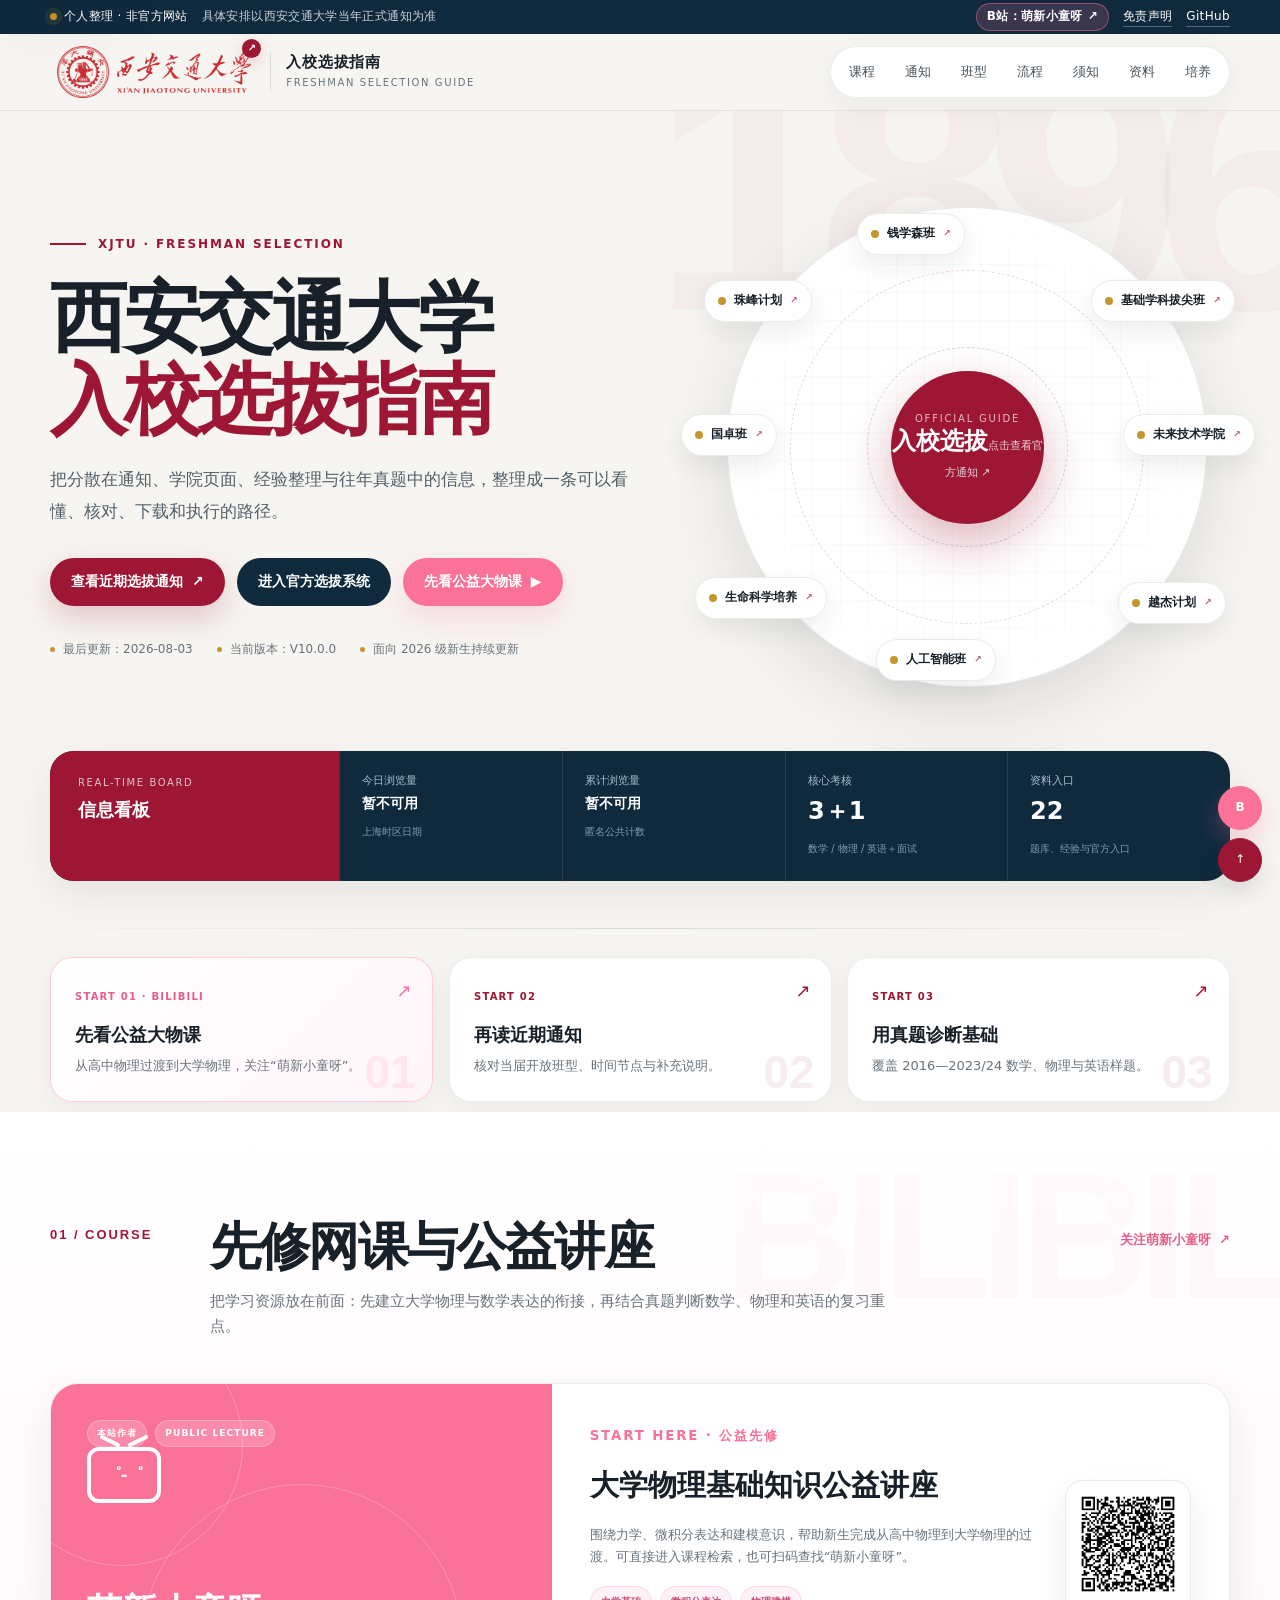
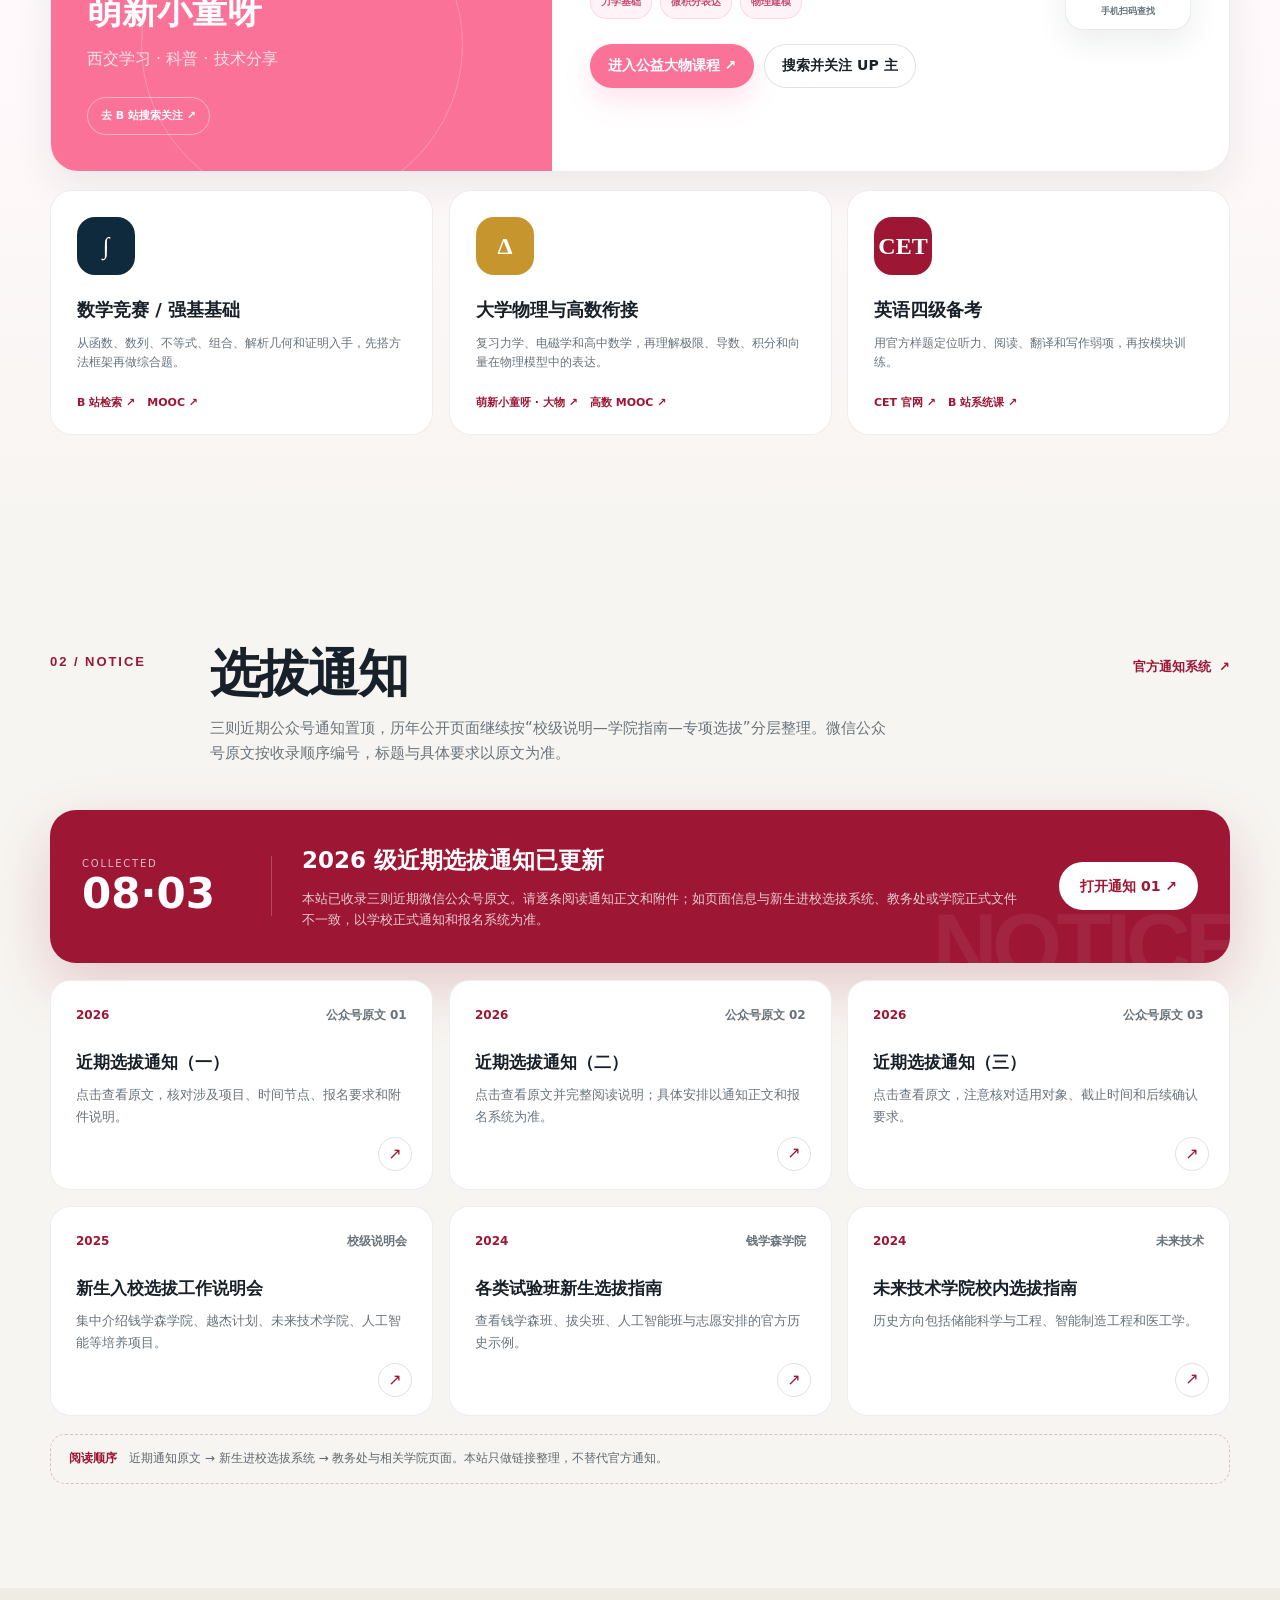
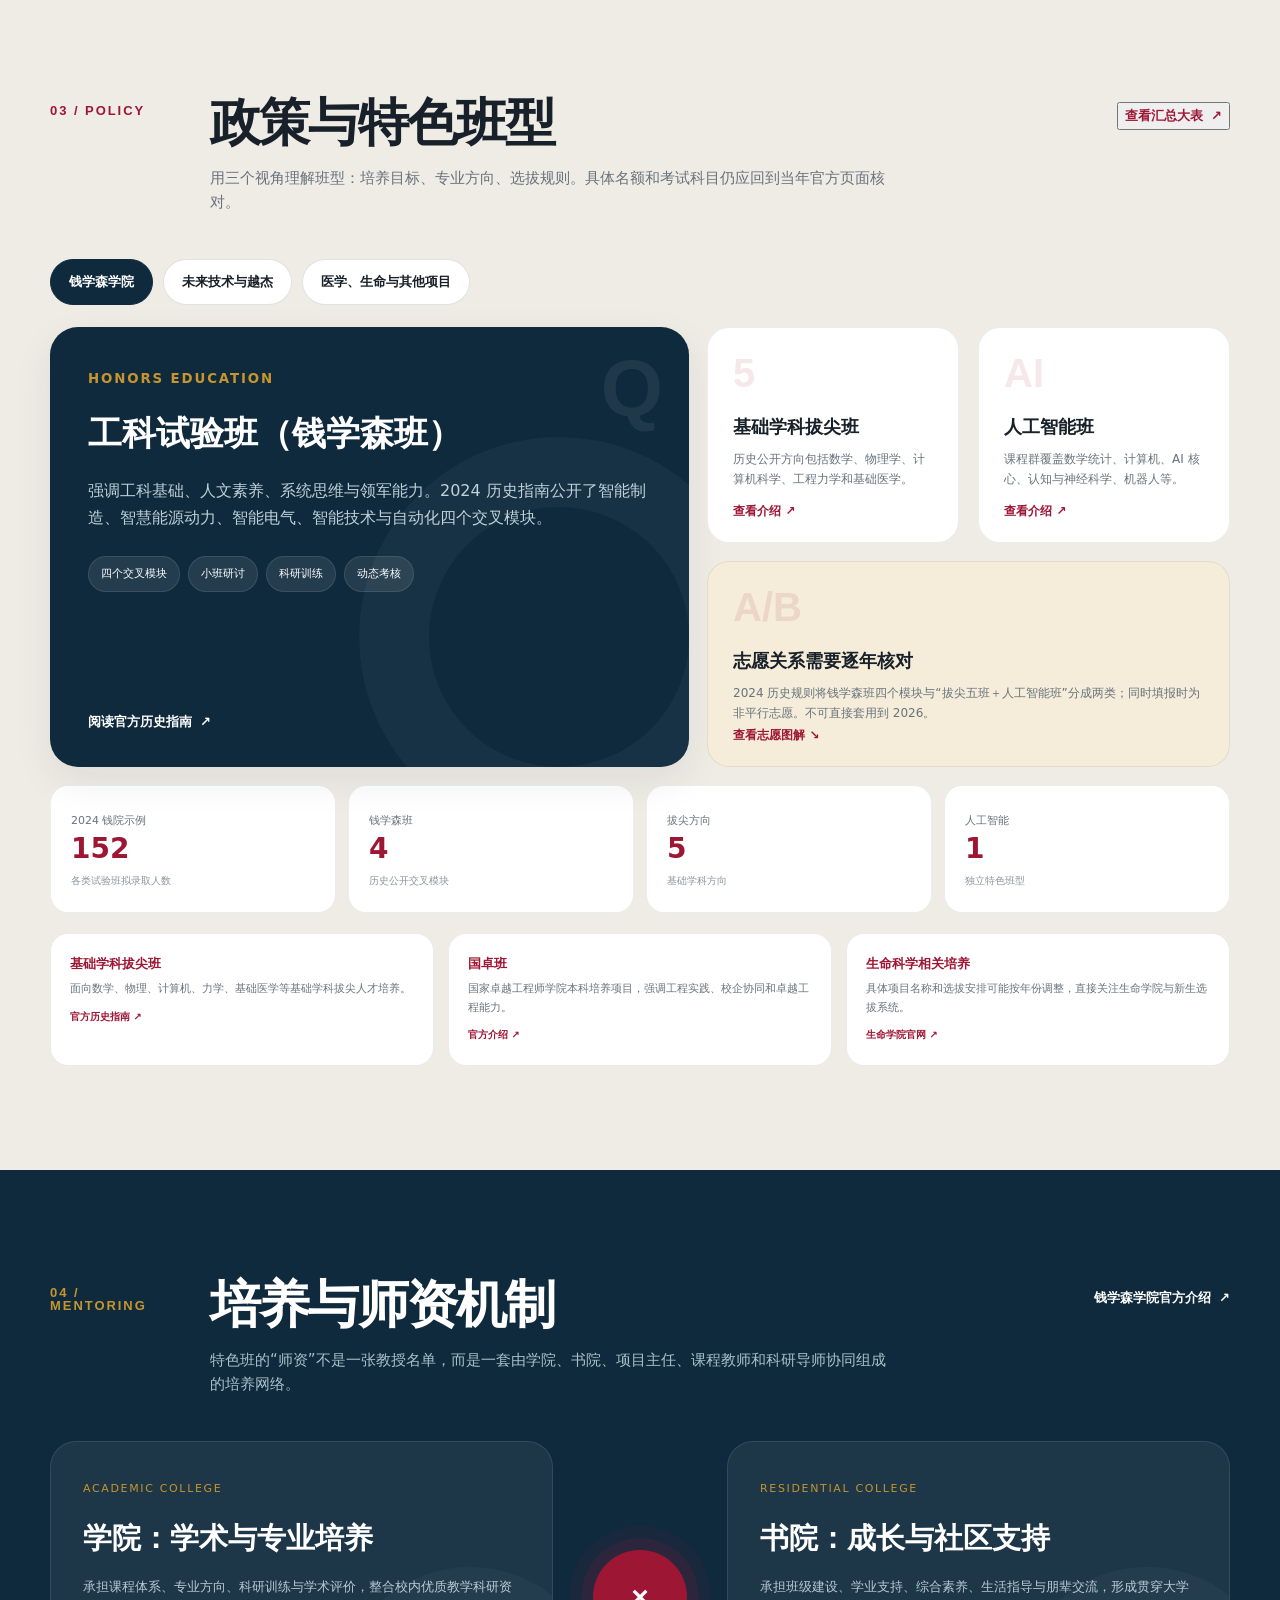
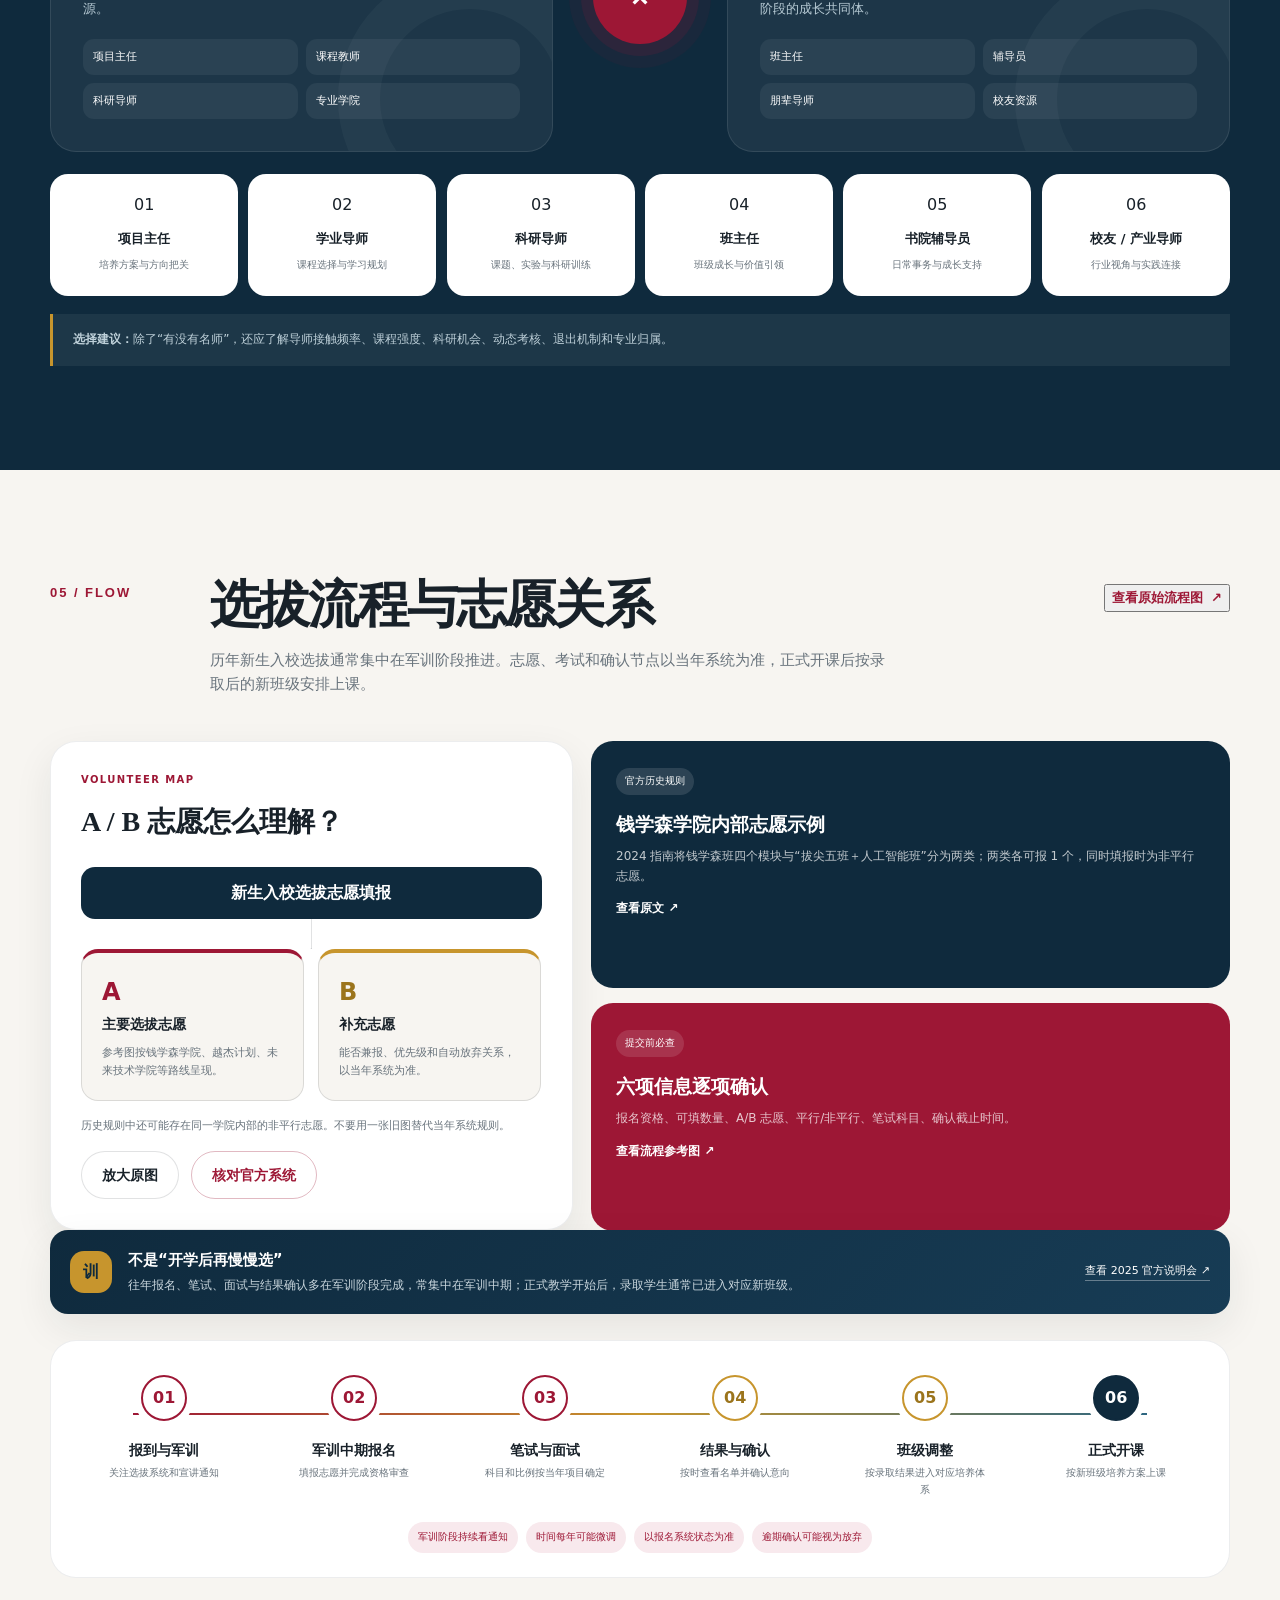
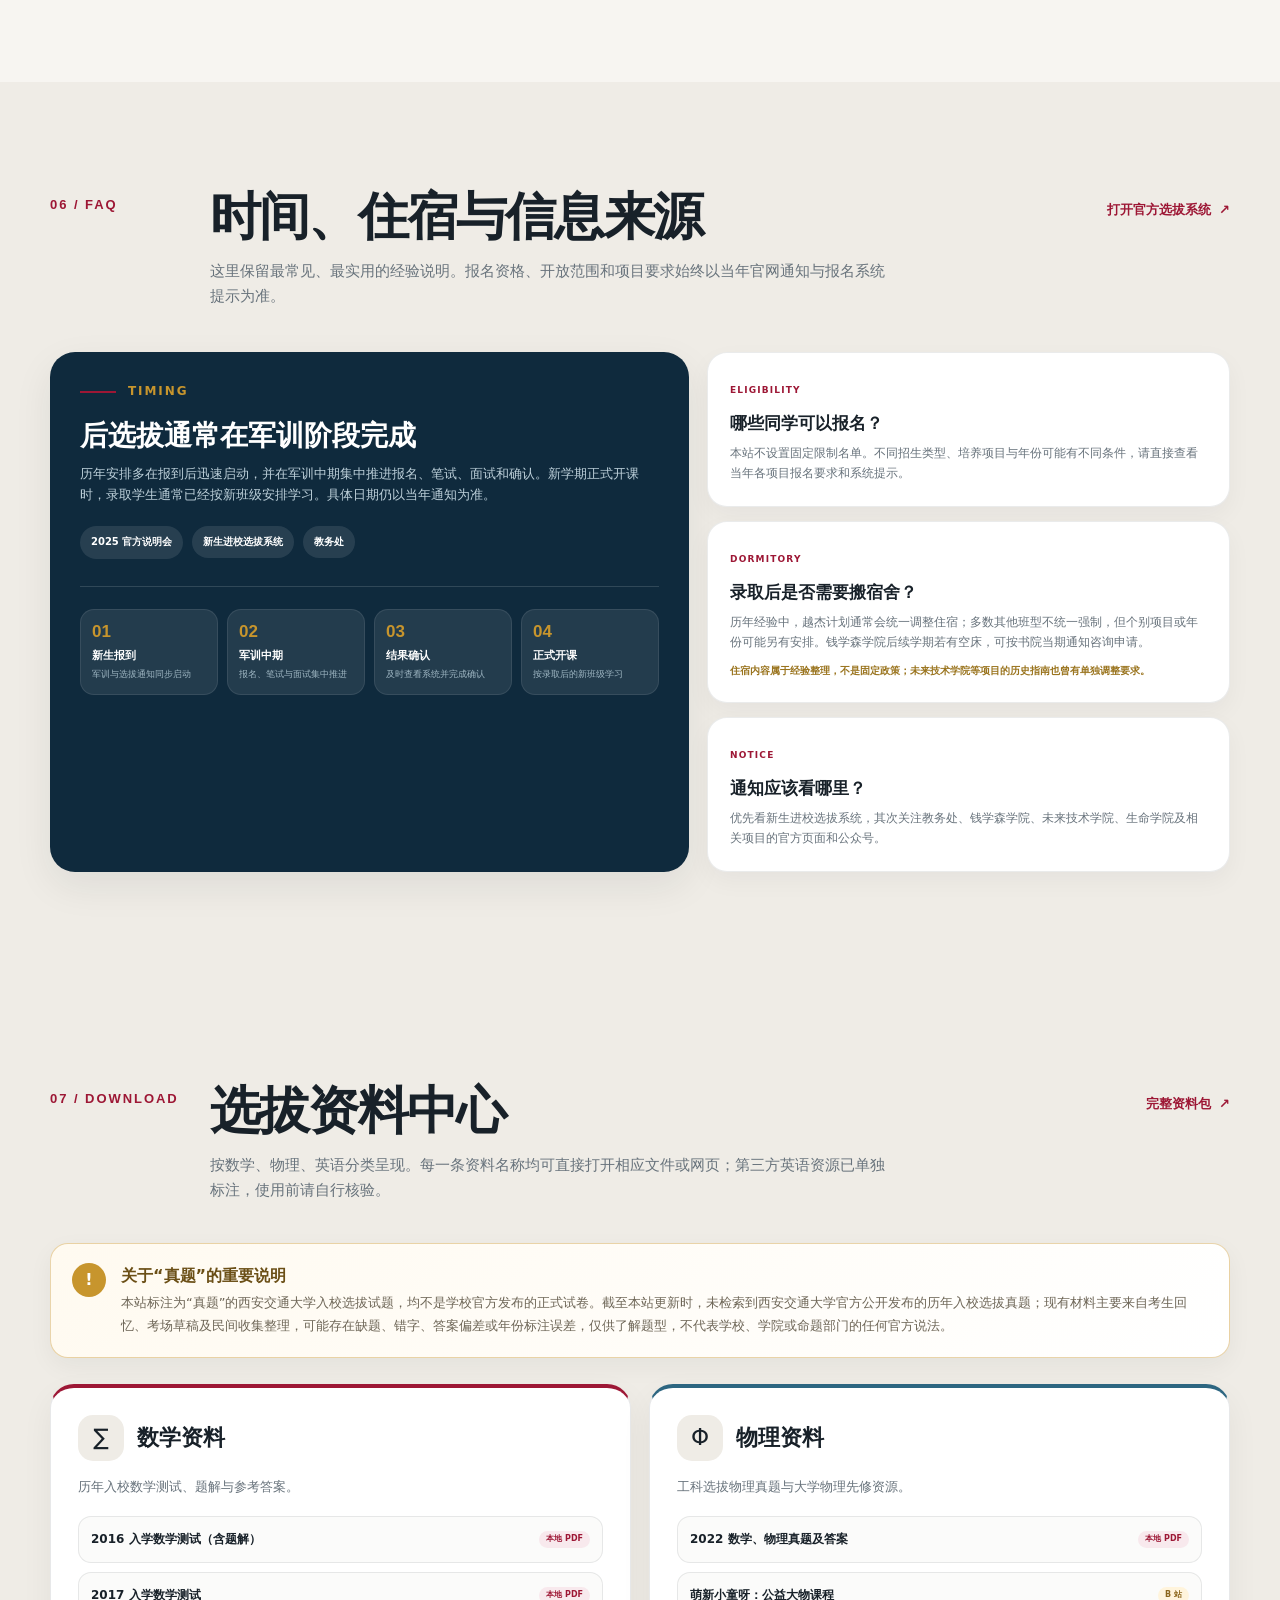
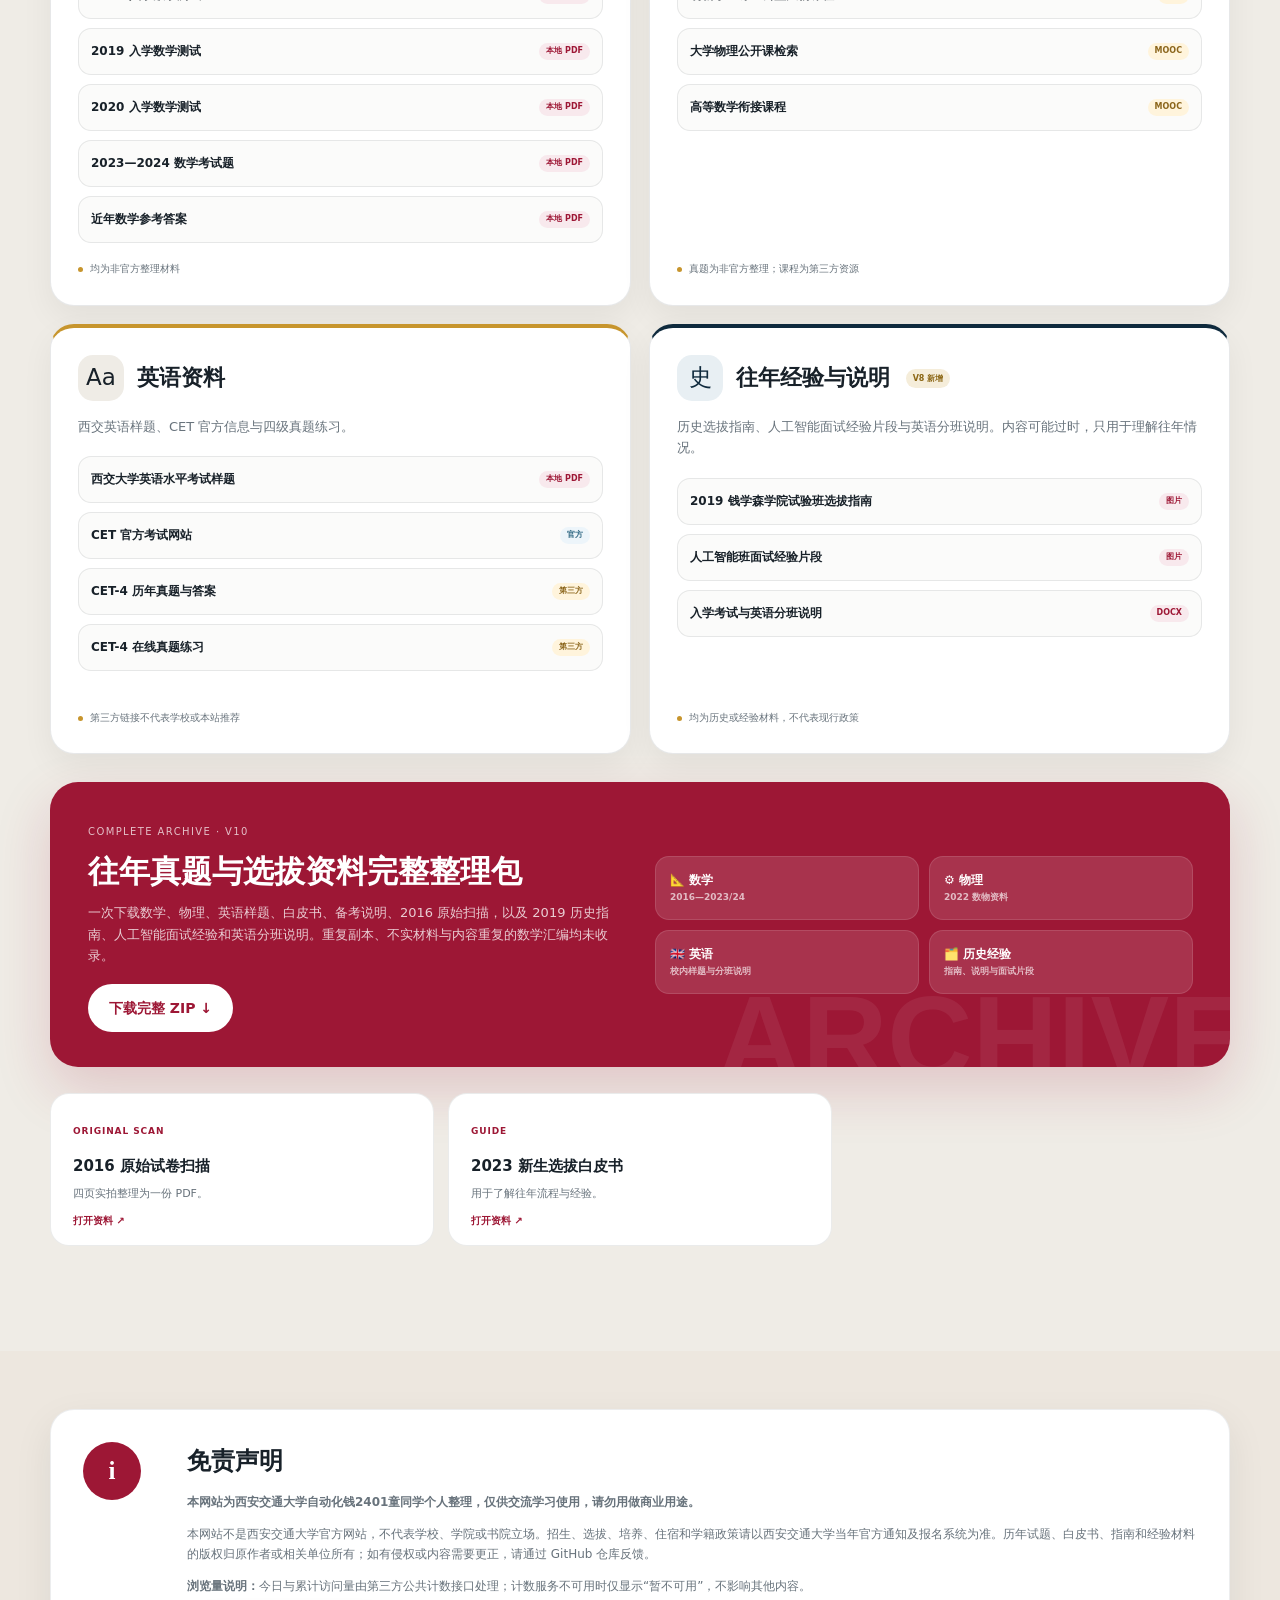
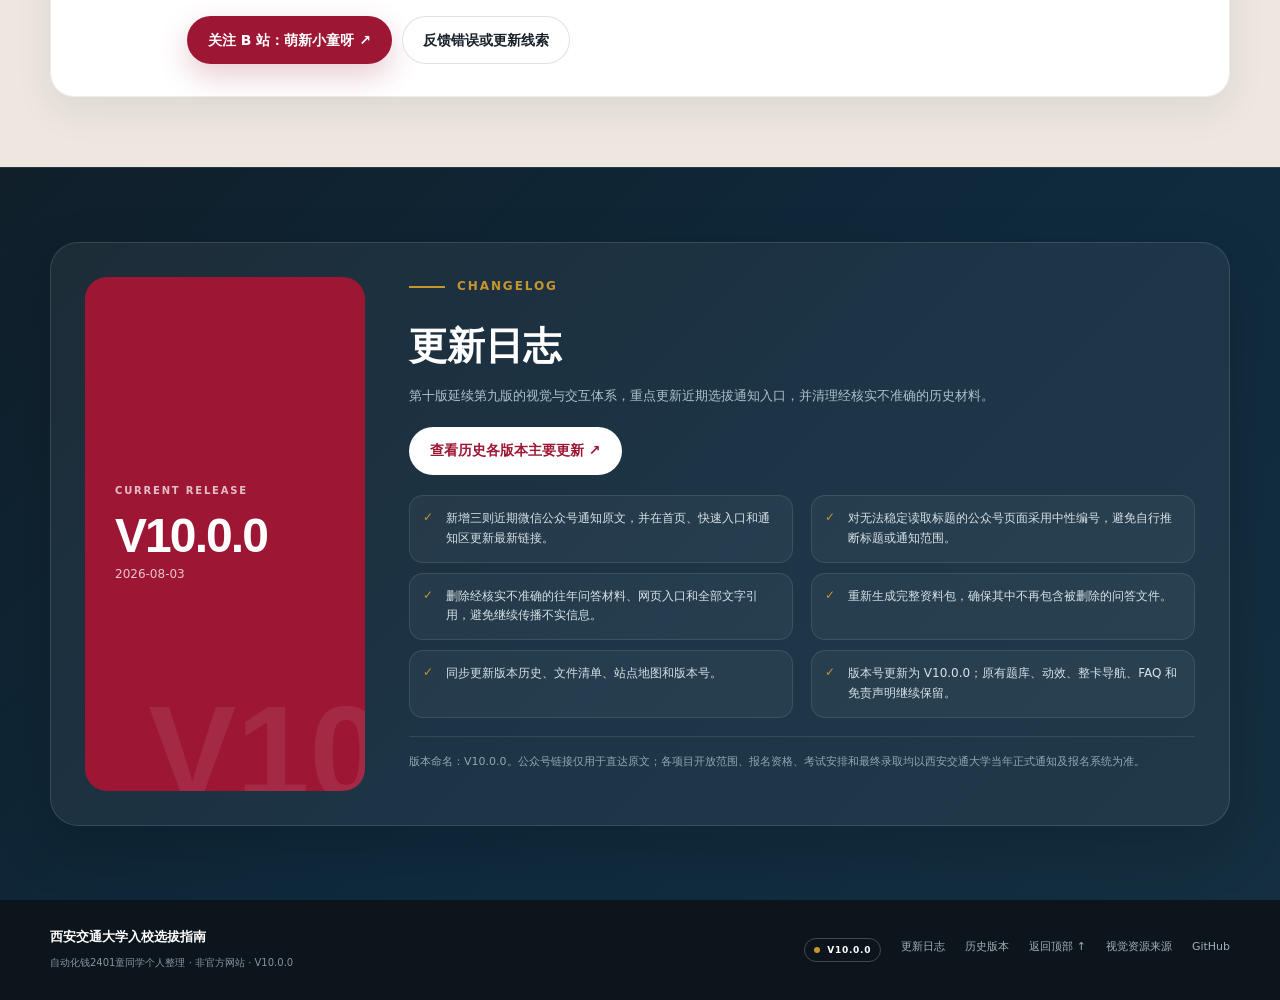
==== commit 71102725: "Add files via upload" ====
--- a/index.html
+++ b/index.html
@@ -13,8 +13,8 @@
 <meta content="https://hanwentong0624-bot.github.io/" property="og:url"/>
 <link href="favicon.png" rel="icon" type="image/png"/>
 <link href="apple-touch-icon.png" rel="apple-touch-icon"/>
-<meta content="9.1.0" name="site-version"/>
-<title>西安交通大学入校选拔指南 · V9.1</title>
+<meta content="10.0.0" name="site-version"/>
+<title>西安交通大学入校选拔指南 · V10</title>
 <style>
 :root{
   --red:#9d1735;--red-deep:#681022;--red-soft:#f8e9ed;
@@ -107,7 +107,7 @@
 /* v4 release: transparent official wordmark, de-duplicated library, version history */
 .version-section{padding:74px 0;background:linear-gradient(135deg,#101f2a 0%,var(--navy) 55%,#152f40 100%);color:#fff;border-top:1px solid rgba(255,255,255,.08)}
 .version-card{display:grid;grid-template-columns:280px 1fr;gap:44px;align-items:stretch;padding:34px;border:1px solid rgba(255,255,255,.12);border-radius:28px;background:rgba(255,255,255,.055);box-shadow:0 22px 60px rgba(0,0,0,.16)}
-.version-stamp{position:relative;display:flex;flex-direction:column;justify-content:center;min-height:230px;padding:30px;border-radius:22px;background:var(--red);overflow:hidden}.version-stamp::after{content:"V9";position:absolute;right:-18px;bottom:-28px;font:900 132px/1 Arial;color:rgba(255,255,255,.08)}.version-stamp small{position:relative;z-index:1;font-size:10px;font-weight:900;letter-spacing:.18em;color:rgba(255,255,255,.72)}.version-stamp strong{position:relative;z-index:1;display:block;margin:12px 0 5px;font:900 48px/1 Arial;letter-spacing:-.04em}.version-stamp span{position:relative;z-index:1;font-size:12px;color:rgba(255,255,255,.75)}
+.version-stamp{position:relative;display:flex;flex-direction:column;justify-content:center;min-height:230px;padding:30px;border-radius:22px;background:var(--red);overflow:hidden}.version-stamp::after{content:"V10";position:absolute;right:-18px;bottom:-28px;font:900 132px/1 Arial;color:rgba(255,255,255,.08)}.version-stamp small{position:relative;z-index:1;font-size:10px;font-weight:900;letter-spacing:.18em;color:rgba(255,255,255,.72)}.version-stamp strong{position:relative;z-index:1;display:block;margin:12px 0 5px;font:900 48px/1 Arial;letter-spacing:-.04em}.version-stamp span{position:relative;z-index:1;font-size:12px;color:rgba(255,255,255,.75)}
 .version-copy .eyebrow{color:var(--gold)}.version-copy .eyebrow::before{background:var(--gold)}.version-copy h2{margin:18px 0 8px;font-family:"STZhongsong","Songti SC",serif;font-size:38px}.version-copy>p{margin:0 0 20px;color:#aec1cb;font-size:13px}.changelog-list{display:grid;grid-template-columns:1fr 1fr;gap:10px 18px;margin:0;padding:0;list-style:none}.changelog-list li{position:relative;padding:13px 14px 13px 36px;border:1px solid rgba(255,255,255,.1);border-radius:14px;background:rgba(255,255,255,.045);color:#d8e2e7;font-size:12px}.changelog-list li::before{content:"✓";position:absolute;left:13px;top:12px;color:var(--gold);font-weight:900}.version-note{margin-top:18px!important;padding-top:16px;border-top:1px solid rgba(255,255,255,.1);color:#91a8b4!important;font-size:11px!important}
 .version-pill{display:inline-flex;align-items:center;gap:7px;padding:4px 9px;border:1px solid rgba(255,255,255,.22);border-radius:999px;color:#fff;font-size:9px;font-weight:900;letter-spacing:.08em}.version-pill::before{content:"";width:6px;height:6px;border-radius:50%;background:var(--gold)}
 @media(max-width:800px){.version-card{grid-template-columns:1fr;gap:22px;padding:22px}.version-stamp{min-height:180px}.changelog-list{grid-template-columns:1fr}.version-copy h2{font-size:32px}}
@@ -168,23 +168,29 @@
 @media(max-width:900px){.v7-archive{grid-template-columns:1fr!important}}
 @media(max-width:560px){.faq-mini-timeline{grid-template-columns:1fr 1fr}}
 
-/* V9/V9.1: lively card motion and whole-card links */
-.motion-card{--rx:0deg;--ry:0deg;--mx:50%;--my:50%;--motion-lift:-8px;--motion-scale:1.025;position:relative;isolation:isolate;transform-style:preserve-3d;will-change:transform;transition:transform .42s cubic-bezier(.16,1,.3,1),box-shadow .42s cubic-bezier(.16,1,.3,1),border-color .3s ease,filter .3s ease}
-.motion-card.motion-soft{--motion-lift:-6px;--motion-scale:1.016}.motion-card.motion-micro{--motion-lift:-4px;--motion-scale:1.012}.motion-card.motion-pop{--motion-lift:-9px;--motion-scale:1.03}
-.motion-card .card-glow{position:absolute;inset:0;z-index:0;border-radius:inherit;pointer-events:none;opacity:0;background:radial-gradient(circle at var(--mx) var(--my),rgba(255,255,255,.52),rgba(255,255,255,.12) 22%,transparent 48%);transition:opacity .28s ease}
-.motion-card>.card-overlay-link,.motion-card>.card-overlay-action{position:absolute;inset:0;z-index:2;width:100%;height:100%;border:0;border-radius:inherit;background:transparent;cursor:pointer}
-.motion-card a:not(.card-overlay-link),.motion-card button:not(.card-overlay-action){position:relative;z-index:4}
-.motion-card>.card-open-cue{position:absolute;right:14px;top:14px;z-index:5;display:grid;place-items:center;width:28px;height:28px;border-radius:50%;background:rgba(255,255,255,.9);color:var(--red);border:1px solid rgba(157,23,53,.14);box-shadow:0 8px 20px rgba(24,33,41,.08);font-size:12px;font-weight:900;pointer-events:none;opacity:.72;transform:translate3d(0,0,18px);transition:transform .32s cubic-bezier(.16,1,.3,1),opacity .25s,background .25s,color .25s}
-.motion-card:has(>.card-overlay-link),.motion-card:has(>.card-overlay-action){cursor:pointer}.motion-card:focus-within{outline:3px solid rgba(199,149,45,.38);outline-offset:4px}.motion-card.is-pressed{transform:perspective(1000px) translateY(-1px) scale(.988)!important;transition-duration:.12s!important}
-@media(hover:hover) and (pointer:fine){.motion-card:hover{z-index:20;transform:perspective(1000px) translate3d(0,var(--motion-lift),0) scale(var(--motion-scale)) rotateX(var(--rx)) rotateY(var(--ry));box-shadow:0 28px 66px rgba(22,32,40,.16);border-color:rgba(157,23,53,.24);filter:saturate(1.035)}.motion-card:hover .card-glow{opacity:1}.motion-card:hover>.card-open-cue{opacity:1;transform:translate3d(2px,-2px,28px) scale(1.12);background:var(--red);color:#fff}.motion-card:hover .course-symbol,.motion-card:hover .v7-resource-icon,.motion-card:hover .num,.motion-card:hover .process-dot,.motion-card:hover .time-mark{transform:translateY(-3px) scale(1.08) rotate(-2deg)}.motion-card:hover .quick-no{transform:translate(-4px,-4px) scale(1.16);color:rgba(157,23,53,.15)}}
-.course-symbol,.v7-resource-icon,.num,.process-dot,.time-mark,.quick-no{transition:transform .36s cubic-bezier(.16,1,.3,1),color .3s ease}.motion-link{transition:transform .25s cubic-bezier(.16,1,.3,1),box-shadow .25s,border-color .25s,background .25s}@media(hover:hover) and (pointer:fine){.motion-link:hover{transform:translateY(-2px) scale(1.025);box-shadow:0 10px 24px rgba(24,33,41,.08)}}
-@keyframes coreBreath{0%,100%{box-shadow:0 20px 50px rgba(157,23,53,.30);transform:translateY(0) scale(1)}50%{box-shadow:0 26px 62px rgba(157,23,53,.40);transform:translateY(-4px) scale(1.025)}}@keyframes dotBreath{0%,100%{transform:scale(1);box-shadow:0 0 0 0 rgba(199,149,45,.35)}50%{transform:scale(1.25);box-shadow:0 0 0 7px rgba(199,149,45,0)}}
-.core-motion{animation:coreBreath 4.8s ease-in-out infinite;transition:filter .3s ease}.core-motion:hover{animation-play-state:paused;filter:brightness(1.06)}a.orbit-item.orbit-motion{transition:transform .35s cubic-bezier(.16,1,.3,1),box-shadow .35s,border-color .3s,background .3s!important}a.orbit-item.orbit-motion i{animation:dotBreath 2.6s ease-in-out infinite}@media(hover:hover) and (pointer:fine){a.orbit-item.orbit-motion:hover,a.orbit-item.orbit-motion:focus-visible{z-index:30;transform:translateY(-7px) scale(1.095) rotate(-1deg)!important;box-shadow:0 22px 44px rgba(24,33,41,.18)!important;background:#fffdf8!important;border-color:rgba(199,149,45,.6)!important}}
-.quick-grid,.course-grid,.notice-list,.policy-side,.policy-boundary,.mentor-network,.process-grid,.faq-stack,.v7-resource-grid,.v7-fast-links{isolation:isolate}
-.policy-mini{padding-bottom:64px}.policy-mini:nth-child(3){padding-bottom:64px}.policy-mini p{padding-bottom:30px}.policy-hero{min-height:480px;padding-bottom:92px}.policy-hero .text-link{position:absolute!important;left:38px!important;bottom:35px!important;z-index:4}.policy-mini>a:not(.card-overlay-link){position:absolute!important;left:25px!important;bottom:20px!important;z-index:4}
-.version-history-cta{display:flex;align-items:center;gap:14px;flex-wrap:wrap;margin-top:20px;padding:16px 17px;border:1px solid rgba(255,255,255,.12);border-radius:16px;background:rgba(255,255,255,.05)}.version-history-button{display:inline-flex;align-items:center;min-height:42px;padding:0 17px;border-radius:999px;background:var(--gold);color:var(--navy);font-size:12px;font-weight:900;transition:transform .25s,box-shadow .25s}.version-history-button:hover{transform:translateY(-2px) scale(1.025);box-shadow:0 12px 26px rgba(199,149,45,.24)}.version-history-cta small{color:#9fb5c0;font-size:10px}
-@media(max-width:900px){.policy-hero{min-height:460px;padding-bottom:82px}.policy-hero .text-link{left:27px!important}}@media(max-width:720px){.motion-card>.card-open-cue{width:25px;height:25px;right:11px;top:11px;font-size:11px}.motion-card:active{transform:scale(.985)}}@media(max-width:560px){.policy-mini{min-height:220px;padding-bottom:60px}.policy-mini p{padding-bottom:26px}}
-@media(prefers-reduced-motion:reduce){.motion-card,.motion-link,a.orbit-item.orbit-motion,.core-motion,.motion-card *{animation:none!important;transition:none!important;scroll-behavior:auto!important}.motion-card:hover,.motion-link:hover,a.orbit-item.orbit-motion:hover{transform:none!important}.motion-card .card-glow{display:none!important}}
+
+/* ===== V9: lively card interactions + whole-card navigation ===== */
+:root{--spring:cubic-bezier(.2,.82,.22,1);--card-shadow:0 22px 54px rgba(19,35,47,.16)}
+.interactive-card{--rx:0deg;--ry:0deg;--mx:50%;--my:50%;transform-style:preserve-3d;will-change:transform;backface-visibility:hidden;transition:transform .32s var(--spring),box-shadow .32s var(--spring),border-color .25s ease,filter .25s ease}
+.interactive-card[data-card-href],.interactive-card[data-card-modal]{cursor:pointer}
+.interactive-card:hover,.interactive-card.is-pointer-active{transform:perspective(950px) translateY(-7px) scale(1.018) rotateX(var(--rx)) rotateY(var(--ry));box-shadow:var(--card-shadow);border-color:rgba(157,23,53,.28);filter:saturate(1.025)}
+.interactive-card:active{transform:perspective(950px) translateY(-2px) scale(.994) rotateX(0) rotateY(0);transition-duration:.11s}
+.interactive-card:focus-visible{outline:3px solid rgba(199,149,45,.7);outline-offset:4px}
+.interactive-card[data-card-href]::selection,.interactive-card[data-card-modal]::selection{background:rgba(199,149,45,.35);color:inherit}
+.course-card.interactive-card:hover .course-symbol,.v7-resource-card.interactive-card:hover .v7-resource-icon,.mentor-node.interactive-card:hover>div{transform:translateZ(24px) scale(1.08)}
+.course-symbol,.v7-resource-icon,.mentor-node>div{transition:transform .32s var(--spring)}
+.policy-hero.interactive-card:hover .policy-code,.policy-mini.interactive-card:hover .num{transform:translateZ(22px) rotate(-2deg) scale(1.05)}
+.policy-code,.policy-mini .num{transition:transform .32s var(--spring)}
+.v7-resource-link.interactive-card:hover{transform:translateX(5px) scale(1.012);box-shadow:0 10px 24px rgba(24,33,41,.09)}
+.v7-point.interactive-card:hover{transform:translateY(-4px) scale(1.025);box-shadow:0 12px 28px rgba(63,5,19,.16)}
+a.orbit-item.interactive-card:hover,a.orbit-item.interactive-card:focus-visible{transform:translateY(-5px) scale(1.085) rotate(var(--orbit-twist,0deg));box-shadow:0 18px 38px rgba(24,33,41,.17)}
+.orbit-item.o1,.orbit-item.o3,.orbit-item.o5,.orbit-item.o7{--orbit-twist:-1.1deg}.orbit-item.o2,.orbit-item.o4,.orbit-item.o6,.orbit-item.o8{--orbit-twist:1.1deg}
+.compass-core.interactive-card:hover{transform:scale(1.065) rotate(-.5deg);box-shadow:0 28px 68px rgba(157,23,53,.43)}
+.version-actions{display:flex;flex-wrap:wrap;gap:10px;margin:0 0 20px}.version-history-link{width:max-content!important;color:var(--red)!important;background:#fff!important;border-color:rgba(255,255,255,.7)!important}
+.card-clickable-hint{display:inline-flex;align-items:center;gap:7px;color:var(--muted);font-size:10px;font-weight:800}.card-clickable-hint::before{content:'↗';display:grid;place-items:center;width:19px;height:19px;border-radius:50%;background:var(--red-soft);color:var(--red)}
+@media(max-width:800px){.interactive-card:hover,.interactive-card.is-pointer-active{transform:translateY(-4px) scale(1.008);box-shadow:0 16px 36px rgba(19,35,47,.12)}.version-history-link{width:100%!important}}
+@media(hover:none),(pointer:coarse){.interactive-card:hover{transform:none;box-shadow:inherit;filter:none}.interactive-card:active{transform:scale(.985)}}
+@media(prefers-reduced-motion:reduce){.interactive-card,.course-symbol,.v7-resource-icon,.mentor-node>div,.policy-code,.policy-mini .num{transition:none!important;transform:none!important}.interactive-card:hover,.interactive-card.is-pointer-active{transform:none!important;filter:none!important}}
 </style>
 </head>
 <body>
@@ -216,30 +222,30 @@
 <div class="eyebrow">XJTU · Freshman Selection</div>
 <h1>西安交通大学<br/><span>入校选拔指南</span></h1>
 <p class="hero-lead">把分散在通知、学院页面、经验整理与往年真题中的信息，整理成一条可以看懂、核对、下载和执行的路径。</p>
-<div class="hero-actions"><a class="btn btn-primary" href="https://mp.weixin.qq.com/s/iMGeFnrc_L2nPikqpQH9ig?scene=1" rel="noopener" target="_blank">查看最新补充通知 <b>↗</b></a><a class="btn btn-dark" href="https://xsxb.xjtu.edu.cn/" rel="noopener" target="_blank">进入官方选拔系统</a><a class="btn btn-bili" href="https://search.bilibili.com/all?keyword=%E8%90%8C%E6%96%B0%E5%B0%8F%E7%AB%A5%E5%91%80%20%E5%A4%A7%E7%89%A9" rel="noopener" target="_blank">先看公益大物课 <b>▶</b></a></div>
-<div class="hero-foot"><span>最后更新：2026-07-27</span><span>当前版本：V9.1.0</span><span>面向 2026 级新生持续更新</span></div>
+<div class="hero-actions"><a class="btn btn-primary" href="https://mp.weixin.qq.com/s?__biz=MzkwNTI3Mzc1NA==&mid=2247489931&idx=1&sn=6599fbaf9805411e96a211f5303d2693&chksm=c16dcb3950b889e131486c663b389be27cd8b56242490af2628bcd5eeb537b97ea113fbf3ee8" rel="noopener" target="_blank">查看近期选拔通知 <b>↗</b></a><a class="btn btn-dark" href="https://xsxb.xjtu.edu.cn/" rel="noopener" target="_blank">进入官方选拔系统</a><a class="btn btn-bili" href="https://search.bilibili.com/all?keyword=%E8%90%8C%E6%96%B0%E5%B0%8F%E7%AB%A5%E5%91%80%20%E5%A4%A7%E7%89%A9" rel="noopener" target="_blank">先看公益大物课 <b>▶</b></a></div>
+<div class="hero-foot"><span>最后更新：2026-08-03</span><span>当前版本：V10.0.0</span><span>面向 2026 级新生持续更新</span></div>
 </div>
 <div aria-label="特色班型与官方介绍入口" class="compass reveal">
 <div class="compass-card">
 <div class="compass-grid"></div>
-<a aria-label="打开西安交通大学新生进校选拔系统" class="compass-core core-motion" href="https://xsjxxb.xjtu.edu.cn/" rel="noopener" target="_blank"><div><small>OFFICIAL GUIDE</small><strong>入校选拔</strong><em>点击查看官方通知 ↗</em></div></a>
-<a class="orbit-item o1 orbit-motion" href="https://xsjxxb.xjtu.edu.cn/info/1002/1281.htm" rel="noopener" target="_blank" title="钱学森学院官方历史选拔指南"><i></i>钱学森班</a><a class="orbit-item o2 orbit-motion" href="https://xsjxxb.xjtu.edu.cn/info/1002/1281.htm" rel="noopener" target="_blank" title="基础学科拔尖学生培养计划，区别于国卓班"><i></i>基础学科拔尖班</a><a class="orbit-item o3 orbit-motion" href="https://xsjxxb.xjtu.edu.cn/info/1002/1191.htm" rel="noopener" target="_blank" title="未来技术学院本科新生选拔历史指南"><i></i>未来技术学院</a><a class="orbit-item o4 orbit-motion" href="https://www.ef.xjtu.edu.cn/jphd/yjjh1.htm" rel="noopener" target="_blank" title="越杰计划官方介绍"><i></i>越杰计划</a><a class="orbit-item o5 orbit-motion" href="https://xsjxxb.xjtu.edu.cn/info/1002/1281.htm" rel="noopener" target="_blank" title="人工智能班官方历史介绍"><i></i>人工智能班</a><a class="orbit-item o6 orbit-motion" href="https://life.xjtu.edu.cn/" rel="noopener" target="_blank" title="生命学院官网；具体选拔以当年通知为准"><i></i>生命科学培养</a><a class="orbit-item o7 orbit-motion" href="https://news.xjtu.edu.cn/info/1219/224606.htm" rel="noopener" target="_blank" title="国家卓越工程师学院本科国卓班介绍"><i></i>国卓班</a><a class="orbit-item o8 orbit-motion" href="https://news.xjtu.edu.cn/info/1219/223699.htm" rel="noopener" target="_blank" title="大一末后续选拔，不属于新生第一轮"><i></i>珠峰计划</a></div>
+<a aria-label="打开西安交通大学新生进校选拔系统" class="compass-core interactive-card" href="https://xsjxxb.xjtu.edu.cn/" rel="noopener" target="_blank"><div><small>OFFICIAL GUIDE</small><strong>入校选拔</strong><em>点击查看官方通知 ↗</em></div></a>
+<a class="orbit-item o1 interactive-card" href="https://xsjxxb.xjtu.edu.cn/info/1002/1281.htm" rel="noopener" target="_blank" title="钱学森学院官方历史选拔指南"><i></i>钱学森班</a><a class="orbit-item o2 interactive-card" href="https://xsjxxb.xjtu.edu.cn/info/1002/1281.htm" rel="noopener" target="_blank" title="基础学科拔尖学生培养计划，区别于国卓班"><i></i>基础学科拔尖班</a><a class="orbit-item o3 interactive-card" href="https://xsjxxb.xjtu.edu.cn/info/1002/1191.htm" rel="noopener" target="_blank" title="未来技术学院本科新生选拔历史指南"><i></i>未来技术学院</a><a class="orbit-item o4 interactive-card" href="https://www.ef.xjtu.edu.cn/jphd/yjjh1.htm" rel="noopener" target="_blank" title="越杰计划官方介绍"><i></i>越杰计划</a><a class="orbit-item o5 interactive-card" href="https://xsjxxb.xjtu.edu.cn/info/1002/1281.htm" rel="noopener" target="_blank" title="人工智能班官方历史介绍"><i></i>人工智能班</a><a class="orbit-item o6 interactive-card" href="https://life.xjtu.edu.cn/" rel="noopener" target="_blank" title="生命学院官网；具体选拔以当年通知为准"><i></i>生命科学培养</a><a class="orbit-item o7 interactive-card" href="https://news.xjtu.edu.cn/info/1219/224606.htm" rel="noopener" target="_blank" title="国家卓越工程师学院本科国卓班介绍"><i></i>国卓班</a><a class="orbit-item o8 interactive-card" href="https://news.xjtu.edu.cn/info/1219/223699.htm" rel="noopener" target="_blank" title="大一末后续选拔，不属于新生第一轮"><i></i>珠峰计划</a></div>
 <div class="compass-note"><span>CLICK TO OPEN</span><strong>八个项目入口均可点击</strong><p>基础学科拔尖班与国卓班分开呈现；具体开放项目以当年通知为准。</p></div>
 </div>
 </div>
 <div class="container metrics reveal">
 <div class="metric-intro"><small>REAL-TIME BOARD</small><strong>信息看板</strong></div>
-<div class="metric"><span>今日浏览量</span><strong id="todayViews">—</strong><small>上海时区日期</small></div>
-<div class="metric"><span>累计浏览量</span><strong id="totalViews">—</strong><small>匿名公共计数</small></div>
-<div class="metric"><span>核心考核</span><strong>3＋1</strong><small>数学 / 物理 / 英语＋面试</small></div>
-<div class="metric"><span>资料入口</span><strong>22</strong><small>题库、经验与官方入口</small></div>
+<div class="metric interactive-card"><span>今日浏览量</span><strong id="todayViews">—</strong><small>上海时区日期</small></div>
+<div class="metric interactive-card"><span>累计浏览量</span><strong id="totalViews">—</strong><small>匿名公共计数</small></div>
+<div class="metric interactive-card"><span>核心考核</span><strong>3＋1</strong><small>数学 / 物理 / 英语＋面试</small></div>
+<div class="metric interactive-card"><span>资料入口</span><strong>22</strong><small>题库、经验与官方入口</small></div>
 </div>
 </section>
 <section class="quick-start">
 <div class="container quick-grid">
-<a class="quick-card quick-card-bili reveal motion-card motion-pop" href="https://search.bilibili.com/all?keyword=%E8%90%8C%E6%96%B0%E5%B0%8F%E7%AB%A5%E5%91%80%20%E5%A4%A7%E7%89%A9" rel="noopener" target="_blank"><small>START 01 · BILIBILI</small><strong>先看公益大物课</strong><p>从高中物理过渡到大学物理，关注“萌新小童呀”。</p><span class="quick-no">01</span><span aria-hidden="true" class="card-glow"></span></a>
-<a class="quick-card reveal motion-card motion-pop" href="https://mp.weixin.qq.com/s/iMGeFnrc_L2nPikqpQH9ig?scene=1" rel="noopener" target="_blank"><small>START 02</small><strong>再读最新通知</strong><p>核对当届开放班型、时间节点与补充说明。</p><span class="quick-no">02</span><span aria-hidden="true" class="card-glow"></span></a>
-<a class="quick-card reveal motion-card motion-pop" href="#materials"><small>START 03</small><strong>用真题诊断基础</strong><p>覆盖 2016—2023/24 数学、物理与英语样题。</p><span class="quick-no">03</span><span aria-hidden="true" class="card-glow"></span></a>
+<a class="quick-card quick-card-bili reveal interactive-card" href="https://search.bilibili.com/all?keyword=%E8%90%8C%E6%96%B0%E5%B0%8F%E7%AB%A5%E5%91%80%20%E5%A4%A7%E7%89%A9" rel="noopener" target="_blank"><small>START 01 · BILIBILI</small><strong>先看公益大物课</strong><p>从高中物理过渡到大学物理，关注“萌新小童呀”。</p><span class="quick-no">01</span></a>
+<a class="quick-card reveal interactive-card" href="https://mp.weixin.qq.com/s?__biz=MzkwNTI3Mzc1NA==&mid=2247489931&idx=1&sn=6599fbaf9805411e96a211f5303d2693&chksm=c16dcb3950b889e131486c663b389be27cd8b56242490af2628bcd5eeb537b97ea113fbf3ee8" rel="noopener" target="_blank"><small>START 02</small><strong>再读近期通知</strong><p>核对当届开放班型、时间节点与补充说明。</p><span class="quick-no">02</span></a>
+<a class="quick-card reveal interactive-card" href="#materials"><small>START 03</small><strong>用真题诊断基础</strong><p>覆盖 2016—2023/24 数学、物理与英语样题。</p><span class="quick-no">03</span></a>
 </div>
 </section><section class="section course-priority" id="courses">
 <div class="container">
@@ -248,7 +254,7 @@
 <div class="section-title"><h2>先修网课与公益讲座</h2><p>把学习资源放在前面：先建立大学物理与数学表达的衔接，再结合真题判断数学、物理和英语的复习重点。</p></div>
 <div class="section-action"><a class="text-link course-follow-link" href="https://search.bilibili.com/upuser?keyword=%E8%90%8C%E6%96%B0%E5%B0%8F%E7%AB%A5%E5%91%80" rel="noopener" target="_blank">关注萌新小童呀</a></div>
 </div>
-<article class="creator creator-feature reveal motion-card motion-soft"><a aria-label="打开公益大物课程" class="card-overlay-link" href="https://search.bilibili.com/all?keyword=%E8%90%8C%E6%96%B0%E5%B0%8F%E7%AB%A5%E5%91%80%20%E5%A4%A7%E7%89%A9" rel="noopener" target="_blank"></a>
+<article class="creator creator-feature reveal interactive-card" data-card-href="https://search.bilibili.com/all?keyword=%E8%90%8C%E6%96%B0%E5%B0%8F%E7%AB%A5%E5%91%80%20%E5%A4%A7%E7%89%A9" data-card-target="_blank" title="点击卡片打开主要内容">
 <div class="creator-art">
 <div class="creator-topline"><span>本站作者</span><span>PUBLIC LECTURE</span></div>
 <div class="bili-mark">゜-゜</div>
@@ -274,28 +280,31 @@
 </a>
 </div>
 </div>
-<span aria-hidden="true" class="card-glow"></span><span aria-hidden="true" class="card-open-cue">↗</span></article>
+</article>
 <div class="course-grid">
-<article class="course-card reveal motion-card motion-pop"><a aria-label="打开：数学竞赛 / 强基基础" class="card-overlay-link" href="https://search.bilibili.com/all?keyword=%E5%BC%BA%E5%9F%BA%E6%95%B0%E5%AD%A6%20%E7%AB%9E%E8%B5%9B%E5%9F%BA%E7%A1%80" rel="noopener" target="_blank"></a><div class="course-symbol">∫</div><h3>数学竞赛 / 强基基础</h3><p>从函数、数列、不等式、组合、解析几何和证明入手，先搭方法框架再做综合题。</p><div class="course-links"><a class="motion-link" href="https://search.bilibili.com/all?keyword=%E5%BC%BA%E5%9F%BA%E6%95%B0%E5%AD%A6%20%E7%AB%9E%E8%B5%9B%E5%9F%BA%E7%A1%80" rel="noopener" target="_blank">B 站检索 ↗</a><a class="motion-link" href="https://www.icourse163.org/search.htm?search=%E6%95%B0%E5%AD%A6%E7%AB%9E%E8%B5%9B" rel="noopener" target="_blank">MOOC ↗</a></div><span aria-hidden="true" class="card-glow"></span><span aria-hidden="true" class="card-open-cue">↗</span></article>
-<article class="course-card reveal motion-card motion-pop"><a aria-label="打开：大学物理与高数衔接" class="card-overlay-link" href="https://search.bilibili.com/all?keyword=%E8%90%8C%E6%96%B0%E5%B0%8F%E7%AB%A5%E5%91%80%20%E5%A4%A7%E7%89%A9" rel="noopener" target="_blank"></a><div class="course-symbol">Δ</div><h3>大学物理与高数衔接</h3><p>复习力学、电磁学和高中数学，再理解极限、导数、积分和向量在物理模型中的表达。</p><div class="course-links"><a class="motion-link" href="https://search.bilibili.com/all?keyword=%E8%90%8C%E6%96%B0%E5%B0%8F%E7%AB%A5%E5%91%80%20%E5%A4%A7%E7%89%A9" rel="noopener" target="_blank">萌新小童呀 · 大物 ↗</a><a class="motion-link" href="https://www.icourse163.org/search.htm?search=%E9%AB%98%E7%AD%89%E6%95%B0%E5%AD%A6" rel="noopener" target="_blank">高数 MOOC ↗</a></div><span aria-hidden="true" class="card-glow"></span><span aria-hidden="true" class="card-open-cue">↗</span></article>
-<article class="course-card reveal motion-card motion-pop"><a aria-label="打开：英语四级备考" class="card-overlay-link" href="https://cet.neea.edu.cn/" rel="noopener" target="_blank"></a><div class="course-symbol">CET</div><h3>英语四级备考</h3><p>用官方样题定位听力、阅读、翻译和写作弱项，再按模块训练。</p><div class="course-links"><a class="motion-link" href="https://cet.neea.edu.cn/" rel="noopener" target="_blank">CET 官网 ↗</a><a class="motion-link" href="https://search.bilibili.com/all?keyword=%E8%8B%B1%E8%AF%AD%E5%9B%9B%E7%BA%A7%20%E7%B3%BB%E7%BB%9F%E8%AF%BE" rel="noopener" target="_blank">B 站系统课 ↗</a></div><span aria-hidden="true" class="card-glow"></span><span aria-hidden="true" class="card-open-cue">↗</span></article>
+<article class="course-card reveal interactive-card" data-card-href="https://search.bilibili.com/all?keyword=%E5%BC%BA%E5%9F%BA%E6%95%B0%E5%AD%A6%20%E7%AB%9E%E8%B5%9B%E5%9F%BA%E7%A1%80" data-card-target="_blank" title="点击卡片打开主要内容"><div class="course-symbol">∫</div><h3>数学竞赛 / 强基基础</h3><p>从函数、数列、不等式、组合、解析几何和证明入手，先搭方法框架再做综合题。</p><div class="course-links"><a href="https://search.bilibili.com/all?keyword=%E5%BC%BA%E5%9F%BA%E6%95%B0%E5%AD%A6%20%E7%AB%9E%E8%B5%9B%E5%9F%BA%E7%A1%80" rel="noopener" target="_blank">B 站检索 ↗</a><a href="https://www.icourse163.org/search.htm?search=%E6%95%B0%E5%AD%A6%E7%AB%9E%E8%B5%9B" rel="noopener" target="_blank">MOOC ↗</a></div></article>
+<article class="course-card reveal interactive-card" data-card-href="https://search.bilibili.com/all?keyword=%E8%90%8C%E6%96%B0%E5%B0%8F%E7%AB%A5%E5%91%80%20%E5%A4%A7%E7%89%A9" data-card-target="_blank" title="点击卡片打开主要内容"><div class="course-symbol">Δ</div><h3>大学物理与高数衔接</h3><p>复习力学、电磁学和高中数学，再理解极限、导数、积分和向量在物理模型中的表达。</p><div class="course-links"><a href="https://search.bilibili.com/all?keyword=%E8%90%8C%E6%96%B0%E5%B0%8F%E7%AB%A5%E5%91%80%20%E5%A4%A7%E7%89%A9" rel="noopener" target="_blank">萌新小童呀 · 大物 ↗</a><a href="https://www.icourse163.org/search.htm?search=%E9%AB%98%E7%AD%89%E6%95%B0%E5%AD%A6" rel="noopener" target="_blank">高数 MOOC ↗</a></div></article>
+<article class="course-card reveal interactive-card" data-card-href="https://cet.neea.edu.cn/" data-card-target="_blank" title="点击卡片打开主要内容"><div class="course-symbol">CET</div><h3>英语四级备考</h3><p>用官方样题定位听力、阅读、翻译和写作弱项，再按模块训练。</p><div class="course-links"><a href="https://cet.neea.edu.cn/" rel="noopener" target="_blank">CET 官网 ↗</a><a href="https://search.bilibili.com/all?keyword=%E8%8B%B1%E8%AF%AD%E5%9B%9B%E7%BA%A7%20%E7%B3%BB%E7%BB%9F%E8%AF%BE" rel="noopener" target="_blank">B 站系统课 ↗</a></div></article>
 </div>
 </div>
 </section>
 <section class="section" id="notices">
 <div class="container">
-<div class="section-head reveal"><div class="section-index">02 / NOTICE</div><div class="section-title"><h2>选拔通知</h2><p>最新入口置顶，历年官方通知按照“校级说明—学院指南—后续培养”分层整理。</p></div><div class="section-action"><a class="text-link" href="https://xsxb.xjtu.edu.cn/" rel="noopener" target="_blank">官方通知系统</a></div></div>
-<article class="notice-feature reveal motion-card motion-soft"><a aria-label="打开：2026 级入校选拔补充通知入口" class="card-overlay-link" href="https://mp.weixin.qq.com/s/iMGeFnrc_L2nPikqpQH9ig?scene=1" rel="noopener" target="_blank"></a>
-<div class="notice-date"><small>UPDATED</small><strong>2026</strong></div>
-<div><h3>2026 级入校选拔补充通知入口</h3><p>这是当前置顶的补充通知入口。若其中内容与官方选拔系统、教务处或学院正式文件不一致，请以学校正式通知为准。</p></div>
-<a class="btn" href="https://mp.weixin.qq.com/s/iMGeFnrc_L2nPikqpQH9ig?scene=1" rel="noopener" target="_blank">打开通知 ↗</a>
-<span aria-hidden="true" class="card-glow"></span><span aria-hidden="true" class="card-open-cue">↗</span></article>
+<div class="section-head reveal"><div class="section-index">02 / NOTICE</div><div class="section-title"><h2>选拔通知</h2><p>三则近期公众号通知置顶，历年公开页面继续按“校级说明—学院指南—专项选拔”分层整理。微信公众号原文按收录顺序编号，标题与具体要求以原文为准。</p></div><div class="section-action"><a class="text-link" href="https://xsxb.xjtu.edu.cn/" rel="noopener" target="_blank">官方通知系统</a></div></div>
+<article class="notice-feature reveal interactive-card" data-card-href="https://mp.weixin.qq.com/s?__biz=MzkwNTI3Mzc1NA==&mid=2247489931&idx=1&sn=6599fbaf9805411e96a211f5303d2693&chksm=c16dcb3950b889e131486c663b389be27cd8b56242490af2628bcd5eeb537b97ea113fbf3ee8" data-card-target="_blank" title="点击卡片打开近期通知 01">
+<div class="notice-date"><small>COLLECTED</small><strong>08·03</strong></div>
+<div><h3>2026 级近期选拔通知已更新</h3><p>本站已收录三则近期微信公众号原文。请逐条阅读通知正文和附件；如页面信息与新生进校选拔系统、教务处或学院正式文件不一致，以学校正式通知和报名系统为准。</p></div>
+<a class="btn" href="https://mp.weixin.qq.com/s?__biz=MzkwNTI3Mzc1NA==&mid=2247489931&idx=1&sn=6599fbaf9805411e96a211f5303d2693&chksm=c16dcb3950b889e131486c663b389be27cd8b56242490af2628bcd5eeb537b97ea113fbf3ee8" rel="noopener" target="_blank">打开通知 01 ↗</a>
+</article>
 <div class="notice-list">
-<a class="notice-card reveal motion-card motion-pop" href="https://news.xjtu.edu.cn/info/1219/224636.htm" rel="noopener" target="_blank"><time>2025 <span>校级说明会</span></time><h3>新生入校选拔工作说明会</h3><p>集中介绍钱学森学院、越杰计划、未来技术学院、人工智能等培养项目。</p><span class="arrow">↗</span><span aria-hidden="true" class="card-glow"></span></a>
-<a class="notice-card reveal motion-card motion-pop" href="https://xsxb.xjtu.edu.cn/info/1002/1281.htm" rel="noopener" target="_blank"><time>2024 <span>钱学森学院</span></time><h3>各类试验班新生选拔指南</h3><p>查看钱学森班、拔尖班、人工智能班与志愿安排的官方历史示例。</p><span class="arrow">↗</span><span aria-hidden="true" class="card-glow"></span></a>
-<a class="notice-card reveal motion-card motion-pop" href="https://xsxb.xjtu.edu.cn/info/1002/1286.htm" rel="noopener" target="_blank"><time>2024 <span>未来技术</span></time><h3>未来技术学院校内选拔指南</h3><p>历史方向包括储能科学与工程、智能制造工程和医工学。</p><span class="arrow">↗</span><span aria-hidden="true" class="card-glow"></span></a>
-</div>
-<div class="notice-source reveal motion-card motion-micro"><strong>优先级建议</strong><span>新生进校选拔系统 → 教务处通知 → 相关学院官网 → 经验整理与往年资料。</span><span aria-hidden="true" class="card-glow"></span></div>
+<a class="notice-card reveal interactive-card" href="https://mp.weixin.qq.com/s?__biz=MzkwNTI3Mzc1NA==&mid=2247489931&idx=1&sn=6599fbaf9805411e96a211f5303d2693&chksm=c16dcb3950b889e131486c663b389be27cd8b56242490af2628bcd5eeb537b97ea113fbf3ee8" rel="noopener" target="_blank"><time>2026 <span>公众号原文 01</span></time><h3>近期选拔通知（一）</h3><p>点击查看原文，核对涉及项目、时间节点、报名要求和附件说明。</p><span class="arrow">↗</span></a>
+<a class="notice-card reveal interactive-card" href="https://mp.weixin.qq.com/s?__biz=Mzg2NjA4MjA1Nw==&mid=2247545997&idx=1&sn=b2cdb1c1abd5f2086c8fab8b6b405ca7&chksm=cfb88d1e560a7d2a764e580f93a382fb6decf6a15823d266d9201c3a246ebcba3e7f6e847378" rel="noopener" target="_blank"><time>2026 <span>公众号原文 02</span></time><h3>近期选拔通知（二）</h3><p>点击查看原文并完整阅读说明；具体安排以通知正文和报名系统为准。</p><span class="arrow">↗</span></a>
+<a class="notice-card reveal interactive-card" href="https://mp.weixin.qq.com/s?__biz=MzUzMDY2NDUzOA==&mid=2247487370&idx=1&sn=a7a9320e3c6be0535bee2462337b7a40&chksm=fb487d13e297006a2261b43f3252e8d1a5d879e292738b122446f3376bfa54411ace8ed35c0a" rel="noopener" target="_blank"><time>2026 <span>公众号原文 03</span></time><h3>近期选拔通知（三）</h3><p>点击查看原文，注意核对适用对象、截止时间和后续确认要求。</p><span class="arrow">↗</span></a>
+<a class="notice-card reveal interactive-card" href="https://news.xjtu.edu.cn/info/1219/224636.htm" rel="noopener" target="_blank"><time>2025 <span>校级说明会</span></time><h3>新生入校选拔工作说明会</h3><p>集中介绍钱学森学院、越杰计划、未来技术学院、人工智能等培养项目。</p><span class="arrow">↗</span></a>
+<a class="notice-card reveal interactive-card" href="https://xsxb.xjtu.edu.cn/info/1002/1281.htm" rel="noopener" target="_blank"><time>2024 <span>钱学森学院</span></time><h3>各类试验班新生选拔指南</h3><p>查看钱学森班、拔尖班、人工智能班与志愿安排的官方历史示例。</p><span class="arrow">↗</span></a>
+<a class="notice-card reveal interactive-card" href="https://xsxb.xjtu.edu.cn/info/1002/1286.htm" rel="noopener" target="_blank"><time>2024 <span>未来技术</span></time><h3>未来技术学院校内选拔指南</h3><p>历史方向包括储能科学与工程、智能制造工程和医工学。</p><span class="arrow">↗</span></a>
+</div>
+<div class="notice-source reveal"><strong>阅读顺序</strong><span>近期通知原文 → 新生进校选拔系统 → 教务处与相关学院页面。本站只做链接整理，不替代官方通知。</span></div>
 </div>
 </section>
 <section class="section alt" id="policy">
@@ -308,91 +317,91 @@
 </div>
 <div class="tab-panel" id="tab-qian">
 <div class="policy-layout">
-<article class="policy-hero reveal motion-card motion-soft"><a aria-label="打开：工科试验班（钱学森班）" class="card-overlay-link" href="https://xsjxxb.xjtu.edu.cn/info/1002/1281.htm" rel="noopener" target="_blank"></a><div class="policy-code">Q</div><small>HONORS EDUCATION</small><h3>工科试验班（钱学森班）</h3><p>强调工科基础、人文素养、系统思维与领军能力。2024 历史指南公开了智能制造、智慧能源动力、智能电气、智能技术与自动化四个交叉模块。</p><div class="pill-row"><span class="pill motion-link">四个交叉模块</span><span class="pill motion-link">小班研讨</span><span class="pill motion-link">科研训练</span><span class="pill motion-link">动态考核</span></div><a class="text-link" href="https://xsjxxb.xjtu.edu.cn/info/1002/1281.htm" rel="noopener" target="_blank">阅读官方历史指南</a><span aria-hidden="true" class="card-glow"></span><span aria-hidden="true" class="card-open-cue">↗</span></article>
+<article class="policy-hero reveal interactive-card" data-card-href="https://xsjxxb.xjtu.edu.cn/info/1002/1281.htm" data-card-target="_blank" title="点击卡片打开主要内容"><div class="policy-code">Q</div><small>HONORS EDUCATION</small><h3>工科试验班（钱学森班）</h3><p>强调工科基础、人文素养、系统思维与领军能力。2024 历史指南公开了智能制造、智慧能源动力、智能电气、智能技术与自动化四个交叉模块。</p><div class="pill-row"><span class="pill">四个交叉模块</span><span class="pill">小班研讨</span><span class="pill">科研训练</span><span class="pill">动态考核</span></div><a class="text-link" href="https://xsjxxb.xjtu.edu.cn/info/1002/1281.htm" rel="noopener" target="_blank">阅读官方历史指南</a></article>
 <div class="policy-side">
-<article class="policy-mini reveal motion-card motion-soft"><a aria-label="打开：基础学科拔尖班" class="card-overlay-link" href="https://xsjxxb.xjtu.edu.cn/info/1002/1281.htm" rel="noopener" target="_blank"></a><span class="num">5</span><h4>基础学科拔尖班</h4><p>历史公开方向包括数学、物理学、计算机科学、工程力学和基础医学。</p><a href="https://xsjxxb.xjtu.edu.cn/info/1002/1281.htm" rel="noopener" target="_blank">查看介绍 ↗</a><span aria-hidden="true" class="card-glow"></span><span aria-hidden="true" class="card-open-cue">↗</span></article>
-<article class="policy-mini reveal motion-card motion-soft"><a aria-label="打开：人工智能班" class="card-overlay-link" href="https://xsjxxb.xjtu.edu.cn/info/1002/1281.htm" rel="noopener" target="_blank"></a><span class="num">AI</span><h4>人工智能班</h4><p>课程群覆盖数学统计、计算机、AI 核心、认知与神经科学、机器人等。</p><a href="https://xsjxxb.xjtu.edu.cn/info/1002/1281.htm" rel="noopener" target="_blank">查看介绍 ↗</a><span aria-hidden="true" class="card-glow"></span><span aria-hidden="true" class="card-open-cue">↗</span></article>
-<article class="policy-mini reveal motion-card motion-soft"><a aria-label="打开：志愿关系需要逐年核对" class="card-overlay-link" href="#flow"></a><span class="num">A/B</span><h4>志愿关系需要逐年核对</h4><p>2024 历史规则将钱学森班四个模块与“拔尖五班＋人工智能班”分成两类；同时填报时为非平行志愿。不可直接套用到 2026。</p><a href="#flow">查看志愿图解 ↘</a><span aria-hidden="true" class="card-glow"></span><span aria-hidden="true" class="card-open-cue">↗</span></article>
-</div>
-</div>
-<div class="policy-stats reveal"><div class="policy-stat motion-card motion-micro"><span>2024 钱院示例</span><strong>152</strong><small>各类试验班拟录取人数</small><span aria-hidden="true" class="card-glow"></span></div><div class="policy-stat motion-card motion-micro"><span>钱学森班</span><strong>4</strong><small>历史公开交叉模块</small><span aria-hidden="true" class="card-glow"></span></div><div class="policy-stat motion-card motion-micro"><span>拔尖方向</span><strong>5</strong><small>基础学科方向</small><span aria-hidden="true" class="card-glow"></span></div><div class="policy-stat motion-card motion-micro"><span>人工智能</span><strong>1</strong><small>独立特色班型</small><span aria-hidden="true" class="card-glow"></span></div></div>
+<article class="policy-mini reveal interactive-card" data-card-href="https://xsjxxb.xjtu.edu.cn/info/1002/1281.htm" data-card-target="_blank" title="点击卡片打开主要内容"><span class="num">5</span><h4>基础学科拔尖班</h4><p>历史公开方向包括数学、物理学、计算机科学、工程力学和基础医学。</p><a href="https://xsjxxb.xjtu.edu.cn/info/1002/1281.htm" rel="noopener" target="_blank">查看介绍 ↗</a></article>
+<article class="policy-mini reveal interactive-card" data-card-href="https://xsjxxb.xjtu.edu.cn/info/1002/1281.htm" data-card-target="_blank" title="点击卡片打开主要内容"><span class="num">AI</span><h4>人工智能班</h4><p>课程群覆盖数学统计、计算机、AI 核心、认知与神经科学、机器人等。</p><a href="https://xsjxxb.xjtu.edu.cn/info/1002/1281.htm" rel="noopener" target="_blank">查看介绍 ↗</a></article>
+<article class="policy-mini reveal interactive-card" data-card-href="#flow" data-card-target="_self" title="点击卡片打开主要内容"><span class="num">A/B</span><h4>志愿关系需要逐年核对</h4><p>2024 历史规则将钱学森班四个模块与“拔尖五班＋人工智能班”分成两类；同时填报时为非平行志愿。不可直接套用到 2026。</p><a href="#flow">查看志愿图解 ↘</a></article>
+</div>
+</div>
+<div class="policy-stats reveal"><div class="policy-stat"><span>2024 钱院示例</span><strong>152</strong><small>各类试验班拟录取人数</small></div><div class="policy-stat"><span>钱学森班</span><strong>4</strong><small>历史公开交叉模块</small></div><div class="policy-stat"><span>拔尖方向</span><strong>5</strong><small>基础学科方向</small></div><div class="policy-stat"><span>人工智能</span><strong>1</strong><small>独立特色班型</small></div></div>
 </div>
 <div class="tab-panel" hidden="" id="tab-future">
 <div class="policy-layout">
-<article class="policy-hero reveal motion-card motion-soft"><a aria-label="打开：未来技术学院" class="card-overlay-link" href="https://xsjxxb.xjtu.edu.cn/info/1002/1191.htm" rel="noopener" target="_blank"></a><div class="policy-code">F</div><small>FUTURE TECHNOLOGY</small><h3>未来技术学院</h3><p>以项目驱动、学科交叉、产教融合和贯通培养为特色。历史公开方向包括储能科学与工程、智能制造工程、医工学。</p><div class="pill-row"><span class="pill motion-link">储能</span><span class="pill motion-link">智能制造</span><span class="pill motion-link">医工学</span><span class="pill motion-link">双师型队伍</span></div><a class="text-link" href="https://xsjxxb.xjtu.edu.cn/info/1002/1191.htm" rel="noopener" target="_blank">阅读官方历史指南</a><span aria-hidden="true" class="card-glow"></span><span aria-hidden="true" class="card-open-cue">↗</span></article>
+<article class="policy-hero reveal interactive-card" data-card-href="https://xsjxxb.xjtu.edu.cn/info/1002/1191.htm" data-card-target="_blank" title="点击卡片打开主要内容"><div class="policy-code">F</div><small>FUTURE TECHNOLOGY</small><h3>未来技术学院</h3><p>以项目驱动、学科交叉、产教融合和贯通培养为特色。历史公开方向包括储能科学与工程、智能制造工程、医工学。</p><div class="pill-row"><span class="pill">储能</span><span class="pill">智能制造</span><span class="pill">医工学</span><span class="pill">双师型队伍</span></div><a class="text-link" href="https://xsjxxb.xjtu.edu.cn/info/1002/1191.htm" rel="noopener" target="_blank">阅读官方历史指南</a></article>
 <div class="policy-side">
-<article class="policy-mini reveal motion-card motion-soft"><a aria-label="打开：越杰计划" class="card-overlay-link" href="https://news.xjtu.edu.cn/info/1002/224637.htm" rel="noopener" target="_blank"></a><span class="num">越</span><h4>越杰计划</h4><p>强调多元培养、国际交流和校内外双导师。专业预选、奖学金、名额与排序方式按年度更新。</p><a href="https://news.xjtu.edu.cn/info/1002/224637.htm" rel="noopener" target="_blank">查看 2025 说明 ↗</a><span aria-hidden="true" class="card-glow"></span><span aria-hidden="true" class="card-open-cue">↗</span></article>
-<article class="policy-mini reveal motion-card motion-soft"><a aria-label="打开：珠峰计划" class="card-overlay-link" href="https://news.xjtu.edu.cn/info/1219/223699.htm" rel="noopener" target="_blank"></a><span class="num">峰</span><h4>珠峰计划</h4><p>面向大一末部分荣誉班学生开展后续拔尖选拔，不属于新生入校第一轮。</p><a href="https://news.xjtu.edu.cn/info/1219/223699.htm" rel="noopener" target="_blank">查看后续选拔 ↗</a><span aria-hidden="true" class="card-glow"></span><span aria-hidden="true" class="card-open-cue">↗</span></article>
-<article class="policy-mini reveal motion-card motion-soft"><a aria-label="打开：先问自己是否适合" class="card-overlay-link" href="#mentoring"></a><span class="num">项目制</span><h4>先问自己是否适合</h4><p>重点了解课程强度、项目训练、专业归属、动态考核、退出机制和科研投入，而不只是班型名称。</p><a href="#mentoring">查看培养机制 ↘</a><span aria-hidden="true" class="card-glow"></span><span aria-hidden="true" class="card-open-cue">↗</span></article>
+<article class="policy-mini reveal interactive-card" data-card-href="https://news.xjtu.edu.cn/info/1002/224637.htm" data-card-target="_blank" title="点击卡片打开主要内容"><span class="num">越</span><h4>越杰计划</h4><p>强调多元培养、国际交流和校内外双导师。专业预选、奖学金、名额与排序方式按年度更新。</p><a href="https://news.xjtu.edu.cn/info/1002/224637.htm" rel="noopener" target="_blank">查看 2025 说明 ↗</a></article>
+<article class="policy-mini reveal interactive-card" data-card-href="https://news.xjtu.edu.cn/info/1219/223699.htm" data-card-target="_blank" title="点击卡片打开主要内容"><span class="num">峰</span><h4>珠峰计划</h4><p>面向大一末部分荣誉班学生开展后续拔尖选拔，不属于新生入校第一轮。</p><a href="https://news.xjtu.edu.cn/info/1219/223699.htm" rel="noopener" target="_blank">查看后续选拔 ↗</a></article>
+<article class="policy-mini reveal interactive-card" data-card-href="#mentoring" data-card-target="_self" title="点击卡片打开主要内容"><span class="num">项目制</span><h4>先问自己是否适合</h4><p>重点了解课程强度、项目训练、专业归属、动态考核、退出机制和科研投入，而不只是班型名称。</p><a href="#mentoring">查看培养机制 ↘</a></article>
 </div>
 </div>
 </div>
 <div class="tab-panel" hidden="" id="tab-other">
 <div class="policy-layout">
-<article class="policy-hero reveal motion-card motion-soft"><a aria-label="打开：生命科学、国卓与其他专项项目" class="card-overlay-link" href="https://news.xjtu.edu.cn/info/1002/224637.htm" rel="noopener" target="_blank"></a><div class="policy-code">O</div><small>LIFE SCIENCE · ENGINEERING · MORE</small><h3>生命科学、国卓与其他专项项目</h3><p>生命科学相关拔尖培养、国家卓越工程师学院“国卓班”、医学和建筑等属于不同培养体系。本站只提供信息导航，不把它们合并为同一种班型。</p><div class="pill-row"><span class="pill motion-link">生命科学相关培养</span><span class="pill motion-link">国卓班</span><span class="pill motion-link">侯宗濂班</span><span class="pill motion-link">建筑学</span><span class="pill motion-link">其他专项</span></div><a class="text-link" href="https://news.xjtu.edu.cn/info/1002/224637.htm" rel="noopener" target="_blank">查看 2025 新生选拔说明会</a><span aria-hidden="true" class="card-glow"></span><span aria-hidden="true" class="card-open-cue">↗</span></article>
+<article class="policy-hero reveal interactive-card" data-card-href="https://news.xjtu.edu.cn/info/1002/224637.htm" data-card-target="_blank" title="点击卡片打开主要内容"><div class="policy-code">O</div><small>LIFE SCIENCE · ENGINEERING · MORE</small><h3>生命科学、国卓与其他专项项目</h3><p>生命科学相关拔尖培养、国家卓越工程师学院“国卓班”、医学和建筑等属于不同培养体系。本站只提供信息导航，不把它们合并为同一种班型。</p><div class="pill-row"><span class="pill">生命科学相关培养</span><span class="pill">国卓班</span><span class="pill">侯宗濂班</span><span class="pill">建筑学</span><span class="pill">其他专项</span></div><a class="text-link" href="https://news.xjtu.edu.cn/info/1002/224637.htm" rel="noopener" target="_blank">查看 2025 新生选拔说明会</a></article>
 <div class="policy-side">
-<article class="policy-mini reveal motion-card motion-soft"><a aria-label="打开：生命科学相关拔尖培养" class="card-overlay-link" href="https://life.xjtu.edu.cn/" rel="noopener" target="_blank"></a><span class="num">生</span><h4>生命科学相关拔尖培养</h4><p>2025 新生入校选拔说明会由生命学院参与。具体班型名称、名额和考核方式请关注当年系统与生命学院通知。</p><a href="https://life.xjtu.edu.cn/" rel="noopener" target="_blank">生命学院官网 ↗</a><span aria-hidden="true" class="card-glow"></span><span aria-hidden="true" class="card-open-cue">↗</span></article>
-<article class="policy-mini reveal motion-card motion-soft"><a aria-label="打开：国卓班" class="card-overlay-link" href="https://news.xjtu.edu.cn/info/1219/224606.htm" rel="noopener" target="_blank"></a><span class="num">卓</span><h4>国卓班</h4><p>国家卓越工程师学院本科班，面向卓越工程人才培养；与基础学科拔尖班不是同一种培养计划。</p><a href="https://news.xjtu.edu.cn/info/1219/224606.htm" rel="noopener" target="_blank">查看官方介绍 ↗</a><span aria-hidden="true" class="card-glow"></span><span aria-hidden="true" class="card-open-cue">↗</span></article>
-<article class="policy-mini reveal motion-card motion-soft"><a aria-label="打开：医学、建筑与其他专项" class="card-overlay-link" href="https://xsjxxb.xjtu.edu.cn/jzzyxb.htm" rel="noopener" target="_blank"></a><span class="num">医 / 建</span><h4>医学、建筑与其他专项</h4><p>不同项目的培养年限、专业范围、身体条件和选拔方式差异较大，必须逐项阅读当年通知。</p><a href="https://xsjxxb.xjtu.edu.cn/jzzyxb.htm" rel="noopener" target="_blank">建筑专业专题页 ↗</a><span aria-hidden="true" class="card-glow"></span><span aria-hidden="true" class="card-open-cue">↗</span></article></div>
+<article class="policy-mini reveal interactive-card" data-card-href="https://life.xjtu.edu.cn/" data-card-target="_blank" title="点击卡片打开主要内容"><span class="num">生</span><h4>生命科学相关拔尖培养</h4><p>2025 新生入校选拔说明会由生命学院参与。具体班型名称、名额和考核方式请关注当年系统与生命学院通知。</p><a href="https://life.xjtu.edu.cn/" rel="noopener" target="_blank">生命学院官网 ↗</a></article>
+<article class="policy-mini reveal interactive-card" data-card-href="https://news.xjtu.edu.cn/info/1219/224606.htm" data-card-target="_blank" title="点击卡片打开主要内容"><span class="num">卓</span><h4>国卓班</h4><p>国家卓越工程师学院本科班，面向卓越工程人才培养；与基础学科拔尖班不是同一种培养计划。</p><a href="https://news.xjtu.edu.cn/info/1219/224606.htm" rel="noopener" target="_blank">查看官方介绍 ↗</a></article>
+<article class="policy-mini reveal interactive-card" data-card-href="https://xsjxxb.xjtu.edu.cn/jzzyxb.htm" data-card-target="_blank" title="点击卡片打开主要内容"><span class="num">医 / 建</span><h4>医学、建筑与其他专项</h4><p>不同项目的培养年限、专业范围、身体条件和选拔方式差异较大，必须逐项阅读当年通知。</p><a href="https://xsjxxb.xjtu.edu.cn/jzzyxb.htm" rel="noopener" target="_blank">建筑专业专题页 ↗</a></article></div>
 </div>
 </div>
 <div class="policy-boundary reveal">
-<article class="boundary-card motion-card motion-soft"><a aria-label="打开：基础学科拔尖班 面向数学、物理、计算机、力学、基础医学等基础学科拔尖人才" class="card-overlay-link" href="https://xsjxxb.xjtu.edu.cn/info/1002/1281.htm" rel="noopener" target="_blank"></a><b>基础学科拔尖班</b><p>面向数学、物理、计算机、力学、基础医学等基础学科拔尖人才培养。</p><a href="https://xsjxxb.xjtu.edu.cn/info/1002/1281.htm" rel="noopener" target="_blank">官方历史指南 ↗</a><span aria-hidden="true" class="card-glow"></span><span aria-hidden="true" class="card-open-cue">↗</span></article>
-<article class="boundary-card motion-card motion-soft"><a aria-label="打开：国卓班 国家卓越工程师学院本科培养项目，强调工程实践、校企协同和卓越工程" class="card-overlay-link" href="https://news.xjtu.edu.cn/info/1219/224606.htm" rel="noopener" target="_blank"></a><b>国卓班</b><p>国家卓越工程师学院本科培养项目，强调工程实践、校企协同和卓越工程能力。</p><a href="https://news.xjtu.edu.cn/info/1219/224606.htm" rel="noopener" target="_blank">官方介绍 ↗</a><span aria-hidden="true" class="card-glow"></span><span aria-hidden="true" class="card-open-cue">↗</span></article>
-<article class="boundary-card motion-card motion-soft"><a aria-label="打开：生命科学相关培养 具体项目名称和选拔安排可能按年份调整，直接关注生命学院" class="card-overlay-link" href="https://life.xjtu.edu.cn/" rel="noopener" target="_blank"></a><b>生命科学相关培养</b><p>具体项目名称和选拔安排可能按年份调整，直接关注生命学院与新生选拔系统。</p><a href="https://life.xjtu.edu.cn/" rel="noopener" target="_blank">生命学院官网 ↗</a><span aria-hidden="true" class="card-glow"></span><span aria-hidden="true" class="card-open-cue">↗</span></article>
+<article class="boundary-card interactive-card" data-card-href="https://xsjxxb.xjtu.edu.cn/info/1002/1281.htm" data-card-target="_blank" title="点击卡片打开主要内容"><b>基础学科拔尖班</b><p>面向数学、物理、计算机、力学、基础医学等基础学科拔尖人才培养。</p><a href="https://xsjxxb.xjtu.edu.cn/info/1002/1281.htm" rel="noopener" target="_blank">官方历史指南 ↗</a></article>
+<article class="boundary-card interactive-card" data-card-href="https://news.xjtu.edu.cn/info/1219/224606.htm" data-card-target="_blank" title="点击卡片打开主要内容"><b>国卓班</b><p>国家卓越工程师学院本科培养项目，强调工程实践、校企协同和卓越工程能力。</p><a href="https://news.xjtu.edu.cn/info/1219/224606.htm" rel="noopener" target="_blank">官方介绍 ↗</a></article>
+<article class="boundary-card interactive-card" data-card-href="https://life.xjtu.edu.cn/" data-card-target="_blank" title="点击卡片打开主要内容"><b>生命科学相关培养</b><p>具体项目名称和选拔安排可能按年份调整，直接关注生命学院与新生选拔系统。</p><a href="https://life.xjtu.edu.cn/" rel="noopener" target="_blank">生命学院官网 ↗</a></article>
 </div></div>
 </section>
 <section class="section dark" id="mentoring">
 <div class="container">
 <div class="section-head reveal"><div class="section-index">04 / MENTORING</div><div class="section-title"><h2>培养与师资机制</h2><p>特色班的“师资”不是一张教授名单，而是一套由学院、书院、项目主任、课程教师和科研导师协同组成的培养网络。</p></div><div class="section-action"><a class="text-link" href="https://www.xjtu.edu.cn/info/1056/1084568.htm" rel="noopener" target="_blank">钱学森学院官方介绍</a></div></div>
 <div class="dual-college reveal">
-<article class="college-card motion-card motion-soft"><a aria-label="查看钱学森学院培养机制官方介绍" class="card-overlay-link" href="https://www.xjtu.edu.cn/info/1056/1084568.htm" rel="noopener" target="_blank"></a><small>ACADEMIC COLLEGE</small><h3>学院：学术与专业培养</h3><p>承担课程体系、专业方向、科研训练与学术评价，整合校内优质教学科研资源。</p><div class="college-list"><span class="motion-link">项目主任</span><span class="motion-link">课程教师</span><span class="motion-link">科研导师</span><span class="motion-link">专业学院</span></div><span aria-hidden="true" class="card-glow"></span><span aria-hidden="true" class="card-open-cue">↗</span></article>
+<article class="college-card interactive-card" data-card-href="https://www.xjtu.edu.cn/info/1056/1084568.htm" data-card-target="_blank" title="点击卡片打开主要内容"><small>ACADEMIC COLLEGE</small><h3>学院：学术与专业培养</h3><p>承担课程体系、专业方向、科研训练与学术评价，整合校内优质教学科研资源。</p><div class="college-list"><span>项目主任</span><span>课程教师</span><span>科研导师</span><span>专业学院</span></div></article>
 <div class="dual-x">×</div>
-<article class="college-card motion-card motion-soft"><a aria-label="查看钱学森学院培养机制官方介绍" class="card-overlay-link" href="https://www.xjtu.edu.cn/info/1056/1084568.htm" rel="noopener" target="_blank"></a><small>RESIDENTIAL COLLEGE</small><h3>书院：成长与社区支持</h3><p>承担班级建设、学业支持、综合素养、生活指导与朋辈交流，形成贯穿大学阶段的成长共同体。</p><div class="college-list"><span class="motion-link">班主任</span><span class="motion-link">辅导员</span><span class="motion-link">朋辈导师</span><span class="motion-link">校友资源</span></div><span aria-hidden="true" class="card-glow"></span><span aria-hidden="true" class="card-open-cue">↗</span></article>
+<article class="college-card interactive-card" data-card-href="https://www.xjtu.edu.cn/info/1056/1084568.htm" data-card-target="_blank" title="点击卡片打开主要内容"><small>RESIDENTIAL COLLEGE</small><h3>书院：成长与社区支持</h3><p>承担班级建设、学业支持、综合素养、生活指导与朋辈交流，形成贯穿大学阶段的成长共同体。</p><div class="college-list"><span>班主任</span><span>辅导员</span><span>朋辈导师</span><span>校友资源</span></div></article>
 </div>
 <div class="mentor-network reveal">
-<div class="mentor-node motion-card motion-micro"><div>01</div><strong>项目主任</strong><small>培养方案与方向把关</small><span aria-hidden="true" class="card-glow"></span></div>
-<div class="mentor-node motion-card motion-micro"><div>02</div><strong>学业导师</strong><small>课程选择与学习规划</small><span aria-hidden="true" class="card-glow"></span></div>
-<div class="mentor-node motion-card motion-micro"><div>03</div><strong>科研导师</strong><small>课题、实验与科研训练</small><span aria-hidden="true" class="card-glow"></span></div>
-<div class="mentor-node motion-card motion-micro"><div>04</div><strong>班主任</strong><small>班级成长与价值引领</small><span aria-hidden="true" class="card-glow"></span></div>
-<div class="mentor-node motion-card motion-micro"><div>05</div><strong>书院辅导员</strong><small>日常事务与成长支持</small><span aria-hidden="true" class="card-glow"></span></div>
-<div class="mentor-node motion-card motion-micro"><div>06</div><strong>校友 / 产业导师</strong><small>行业视角与实践连接</small><span aria-hidden="true" class="card-glow"></span></div>
-</div>
-<div class="mentor-caption reveal motion-card motion-micro"><strong>选择建议：</strong>除了“有没有名师”，还应了解导师接触频率、课程强度、科研机会、动态考核、退出机制和专业归属。<span aria-hidden="true" class="card-glow"></span></div>
+<div class="mentor-node interactive-card"><div>01</div><strong>项目主任</strong><small>培养方案与方向把关</small></div>
+<div class="mentor-node interactive-card"><div>02</div><strong>学业导师</strong><small>课程选择与学习规划</small></div>
+<div class="mentor-node interactive-card"><div>03</div><strong>科研导师</strong><small>课题、实验与科研训练</small></div>
+<div class="mentor-node interactive-card"><div>04</div><strong>班主任</strong><small>班级成长与价值引领</small></div>
+<div class="mentor-node interactive-card"><div>05</div><strong>书院辅导员</strong><small>日常事务与成长支持</small></div>
+<div class="mentor-node interactive-card"><div>06</div><strong>校友 / 产业导师</strong><small>行业视角与实践连接</small></div>
+</div>
+<div class="mentor-caption reveal"><strong>选择建议：</strong>除了“有没有名师”，还应了解导师接触频率、课程强度、科研机会、动态考核、退出机制和专业归属。</div>
 </div>
 </section>
 <section class="section" id="flow">
 <div class="container">
 <div class="section-head reveal"><div class="section-index">05 / FLOW</div><div class="section-title"><h2>选拔流程与志愿关系</h2><p>历年新生入校选拔通常集中在军训阶段推进。志愿、考试和确认节点以当年系统为准，正式开课后按录取后的新班级安排上课。</p></div><div class="section-action"><button class="text-link" data-modal-alt="新生选拔志愿填报与流程参考图" data-modal-image="selection-flowchart.webp">查看原始流程图</button></div></div>
 <div class="flow-top">
-<article class="volunteer-diagram reveal motion-card motion-soft"><button aria-label="打开：新生选拔志愿填报与流程参考图" class="card-overlay-action" data-modal-alt="新生选拔志愿填报与流程参考图" data-modal-image="selection-flowchart.webp" type="button"></button><div class="diagram-label">VOLUNTEER MAP</div><h3 class="diagram-title">A / B 志愿怎么理解？</h3><div class="volunteer-root">新生入校选拔志愿填报</div><div class="branch-line"></div><div class="branch-cards"><div class="branch-card motion-card motion-micro"><b>A</b><strong>主要选拔志愿</strong><p>参考图按钱学森学院、越杰计划、未来技术学院等路线呈现。</p><span aria-hidden="true" class="card-glow"></span></div><div class="branch-card motion-card motion-micro"><b>B</b><strong>补充志愿</strong><p>能否兼报、优先级和自动放弃关系，以当年系统为准。</p><span aria-hidden="true" class="card-glow"></span></div></div><p class="diagram-note">历史规则中还可能存在同一学院内部的非平行志愿。不要用一张旧图替代当年系统规则。</p><div class="diagram-actions"><button class="btn btn-light" data-modal-alt="新生选拔志愿填报与流程参考图" data-modal-image="selection-flowchart.webp">放大原图</button><a class="btn btn-outline" href="https://xsxb.xjtu.edu.cn/" rel="noopener" target="_blank">核对官方系统</a></div><span aria-hidden="true" class="card-glow"></span><span aria-hidden="true" class="card-open-cue">＋</span></article>
+<article class="volunteer-diagram reveal interactive-card" data-card-modal="selection-flowchart.webp" data-card-modal-alt="新生选拔志愿填报与流程参考图" title="点击卡片放大查看"><div class="diagram-label">VOLUNTEER MAP</div><h3 class="diagram-title">A / B 志愿怎么理解？</h3><div class="volunteer-root">新生入校选拔志愿填报</div><div class="branch-line"></div><div class="branch-cards"><div class="branch-card interactive-card"><b>A</b><strong>主要选拔志愿</strong><p>参考图按钱学森学院、越杰计划、未来技术学院等路线呈现。</p></div><div class="branch-card interactive-card"><b>B</b><strong>补充志愿</strong><p>能否兼报、优先级和自动放弃关系，以当年系统为准。</p></div></div><p class="diagram-note">历史规则中还可能存在同一学院内部的非平行志愿。不要用一张旧图替代当年系统规则。</p><div class="diagram-actions"><button class="btn btn-light" data-modal-alt="新生选拔志愿填报与流程参考图" data-modal-image="selection-flowchart.webp">放大原图</button><a class="btn btn-outline" href="https://xsxb.xjtu.edu.cn/" rel="noopener" target="_blank">核对官方系统</a></div></article>
 <div class="flow-evidence">
-<article class="evidence-card reveal motion-card motion-pop"><a aria-label="打开：钱学森学院内部志愿示例" class="card-overlay-link" href="https://xsxb.xjtu.edu.cn/info/1002/1281.htm" rel="noopener" target="_blank"></a><span class="badge">官方历史规则</span><h3>钱学森学院内部志愿示例</h3><p>2024 指南将钱学森班四个模块与“拔尖五班＋人工智能班”分为两类；两类各可报 1 个，同时填报时为非平行志愿。</p><a href="https://xsxb.xjtu.edu.cn/info/1002/1281.htm" rel="noopener" target="_blank">查看原文 ↗</a><span aria-hidden="true" class="card-glow"></span><span aria-hidden="true" class="card-open-cue">↗</span></article>
-<article class="evidence-card light reveal motion-card motion-pop"><button aria-label="打开：新生选拔志愿填报与流程参考图" class="card-overlay-action" data-modal-alt="新生选拔志愿填报与流程参考图" data-modal-image="selection-flowchart.webp" type="button"></button><span class="badge">提交前必查</span><h3>六项信息逐项确认</h3><p>报名资格、可填数量、A/B 志愿、平行/非平行、笔试科目、确认截止时间。</p><button data-modal-alt="新生选拔志愿填报与流程参考图" data-modal-image="selection-flowchart.webp">查看流程参考图 ↗</button><span aria-hidden="true" class="card-glow"></span><span aria-hidden="true" class="card-open-cue">＋</span></article>
-</div>
-</div>
-<div class="v8-time-note reveal motion-card motion-soft"><a aria-label="打开：不是“开学后再慢慢选”" class="card-overlay-link" href="https://news.xjtu.edu.cn/info/1002/224637.htm" rel="noopener" target="_blank"></a><span class="time-mark">训</span><div><strong>不是“开学后再慢慢选”</strong><p>往年报名、笔试、面试与结果确认多在军训阶段完成，常集中在军训中期；正式教学开始后，录取学生通常已进入对应新班级。</p></div><a href="https://news.xjtu.edu.cn/info/1002/224637.htm" rel="noopener" target="_blank">查看 2025 官方说明会 ↗</a><span aria-hidden="true" class="card-glow"></span><span aria-hidden="true" class="card-open-cue">↗</span></div>
+<article class="evidence-card reveal interactive-card" data-card-href="https://xsxb.xjtu.edu.cn/info/1002/1281.htm" data-card-target="_blank" title="点击卡片打开主要内容"><span class="badge">官方历史规则</span><h3>钱学森学院内部志愿示例</h3><p>2024 指南将钱学森班四个模块与“拔尖五班＋人工智能班”分为两类；两类各可报 1 个，同时填报时为非平行志愿。</p><a href="https://xsxb.xjtu.edu.cn/info/1002/1281.htm" rel="noopener" target="_blank">查看原文 ↗</a></article>
+<article class="evidence-card light reveal interactive-card" data-card-modal="selection-flowchart.webp" data-card-modal-alt="新生选拔志愿填报与流程参考图" title="点击卡片放大查看"><span class="badge">提交前必查</span><h3>六项信息逐项确认</h3><p>报名资格、可填数量、A/B 志愿、平行/非平行、笔试科目、确认截止时间。</p><button data-modal-alt="新生选拔志愿填报与流程参考图" data-modal-image="selection-flowchart.webp">查看流程参考图 ↗</button></article>
+</div>
+</div>
+<div class="v8-time-note reveal interactive-card" data-card-href="https://news.xjtu.edu.cn/info/1002/224637.htm" data-card-target="_blank" title="点击卡片打开主要内容"><span class="time-mark">训</span><div><strong>不是“开学后再慢慢选”</strong><p>往年报名、笔试、面试与结果确认多在军训阶段完成，常集中在军训中期；正式教学开始后，录取学生通常已进入对应新班级。</p></div><a href="https://news.xjtu.edu.cn/info/1002/224637.htm" rel="noopener" target="_blank">查看 2025 官方说明会 ↗</a></div>
 <div class="process-track reveal">
 <div class="process-grid">
-<div class="process-step motion-card motion-micro"><div class="process-dot">01</div><strong>报到与军训</strong><small>关注选拔系统和宣讲通知</small><span aria-hidden="true" class="card-glow"></span></div>
-<div class="process-step motion-card motion-micro"><div class="process-dot">02</div><strong>军训中期报名</strong><small>填报志愿并完成资格审查</small><span aria-hidden="true" class="card-glow"></span></div>
-<div class="process-step motion-card motion-micro"><div class="process-dot">03</div><strong>笔试与面试</strong><small>科目和比例按当年项目确定</small><span aria-hidden="true" class="card-glow"></span></div>
-<div class="process-step motion-card motion-micro"><div class="process-dot">04</div><strong>结果与确认</strong><small>按时查看名单并确认意向</small><span aria-hidden="true" class="card-glow"></span></div>
-<div class="process-step motion-card motion-micro"><div class="process-dot">05</div><strong>班级调整</strong><small>按录取结果进入对应培养体系</small><span aria-hidden="true" class="card-glow"></span></div>
-<div class="process-step motion-card motion-micro"><div class="process-dot">06</div><strong>正式开课</strong><small>按新班级培养方案上课</small><span aria-hidden="true" class="card-glow"></span></div>
-</div>
-<div class="risk-row"><span class="motion-link">军训阶段持续看通知</span><span class="motion-link">时间每年可能微调</span><span class="motion-link">以报名系统状态为准</span><span class="motion-link">逾期确认可能视为放弃</span></div>
+<div class="process-step interactive-card"><div class="process-dot">01</div><strong>报到与军训</strong><small>关注选拔系统和宣讲通知</small></div>
+<div class="process-step interactive-card"><div class="process-dot">02</div><strong>军训中期报名</strong><small>填报志愿并完成资格审查</small></div>
+<div class="process-step interactive-card"><div class="process-dot">03</div><strong>笔试与面试</strong><small>科目和比例按当年项目确定</small></div>
+<div class="process-step interactive-card"><div class="process-dot">04</div><strong>结果与确认</strong><small>按时查看名单并确认意向</small></div>
+<div class="process-step interactive-card"><div class="process-dot">05</div><strong>班级调整</strong><small>按录取结果进入对应培养体系</small></div>
+<div class="process-step interactive-card"><div class="process-dot">06</div><strong>正式开课</strong><small>按新班级培养方案上课</small></div>
+</div>
+<div class="risk-row"><span>军训阶段持续看通知</span><span>时间每年可能微调</span><span>以报名系统状态为准</span><span>逾期确认可能视为放弃</span></div>
 </div>
 </div>
 </section><section class="section alt" id="faq">
 <div class="container">
 <div class="section-head reveal"><div class="section-index">06 / FAQ</div><div class="section-title"><h2>时间、住宿与信息来源</h2><p>这里保留最常见、最实用的经验说明。报名资格、开放范围和项目要求始终以当年官网通知与报名系统提示为准。</p></div><div class="section-action"><a class="text-link" href="https://xsjxxb.xjtu.edu.cn/" rel="noopener" target="_blank">打开官方选拔系统</a></div></div>
 <div class="faq-grid">
-<article class="faq-primary reveal motion-card motion-soft"><a aria-label="打开：后选拔通常在军训阶段完成" class="card-overlay-link" href="https://news.xjtu.edu.cn/info/1002/224637.htm" rel="noopener" target="_blank"></a><div class="eyebrow">Timing</div><h3>后选拔通常在军训阶段完成</h3><p>历年安排多在报到后迅速启动，并在军训中期集中推进报名、笔试、面试和确认。新学期正式开课时，录取学生通常已经按新班级安排学习。具体日期仍以当年通知为准。</p><div class="faq-source"><a class="motion-link" href="https://news.xjtu.edu.cn/info/1002/224637.htm" rel="noopener" target="_blank">2025 官方说明会</a><a class="motion-link" href="https://xsjxxb.xjtu.edu.cn/" rel="noopener" target="_blank">新生进校选拔系统</a><a class="motion-link" href="https://jwc.xjtu.edu.cn/" rel="noopener" target="_blank">教务处</a></div><div class="faq-mini-timeline"><div class="faq-mini-step motion-card motion-micro"><b>01</b><strong>新生报到</strong><span>军训与选拔通知同步启动</span><span aria-hidden="true" class="card-glow"></span></div><div class="faq-mini-step motion-card motion-micro"><b>02</b><strong>军训中期</strong><span>报名、笔试与面试集中推进</span><span aria-hidden="true" class="card-glow"></span></div><div class="faq-mini-step motion-card motion-micro"><b>03</b><strong>结果确认</strong><span>及时查看系统并完成确认</span><span aria-hidden="true" class="card-glow"></span></div><div class="faq-mini-step motion-card motion-micro"><b>04</b><strong>正式开课</strong><span>按录取后的新班级学习</span><span aria-hidden="true" class="card-glow"></span></div></div><span aria-hidden="true" class="card-glow"></span><span aria-hidden="true" class="card-open-cue">↗</span></article>
+<article class="faq-primary reveal interactive-card" data-card-href="https://news.xjtu.edu.cn/info/1002/224637.htm" data-card-target="_blank" title="点击卡片打开主要内容"><div class="eyebrow">Timing</div><h3>后选拔通常在军训阶段完成</h3><p>历年安排多在报到后迅速启动，并在军训中期集中推进报名、笔试、面试和确认。新学期正式开课时，录取学生通常已经按新班级安排学习。具体日期仍以当年通知为准。</p><div class="faq-source"><a href="https://news.xjtu.edu.cn/info/1002/224637.htm" rel="noopener" target="_blank">2025 官方说明会</a><a href="https://xsjxxb.xjtu.edu.cn/" rel="noopener" target="_blank">新生进校选拔系统</a><a href="https://jwc.xjtu.edu.cn/" rel="noopener" target="_blank">教务处</a></div><div class="faq-mini-timeline"><div class="faq-mini-step interactive-card"><b>01</b><strong>新生报到</strong><span>军训与选拔通知同步启动</span></div><div class="faq-mini-step interactive-card"><b>02</b><strong>军训中期</strong><span>报名、笔试与面试集中推进</span></div><div class="faq-mini-step interactive-card"><b>03</b><strong>结果确认</strong><span>及时查看系统并完成确认</span></div><div class="faq-mini-step interactive-card"><b>04</b><strong>正式开课</strong><span>按录取后的新班级学习</span></div></div></article>
 <div class="faq-stack">
-<article class="faq-card reveal motion-card motion-pop"><a aria-label="打开西安交通大学新生进校选拔系统" class="card-overlay-link" href="https://xsjxxb.xjtu.edu.cn/" rel="noopener" target="_blank"></a><small>ELIGIBILITY</small><h3>哪些同学可以报名？</h3><p>本站不设置固定限制名单。不同招生类型、培养项目与年份可能有不同条件，请直接查看当年各项目报名要求和系统提示。</p><span aria-hidden="true" class="card-glow"></span><span aria-hidden="true" class="card-open-cue">↗</span></article>
-<article class="faq-card reveal motion-card motion-pop"><small>DORMITORY</small><h3>录取后是否需要搬宿舍？</h3><p>历年经验中，越杰计划通常会统一调整住宿；多数其他班型不统一强制，但个别项目或年份可能另有安排。钱学森学院后续学期若有空床，可按书院当期通知咨询申请。</p><span class="faq-warning">住宿内容属于经验整理，不是固定政策；未来技术学院等项目的历史指南也曾有单独调整要求。</span><span aria-hidden="true" class="card-glow"></span></article>
-<article class="faq-card reveal motion-card motion-pop"><a aria-label="打开西安交通大学新生进校选拔系统" class="card-overlay-link" href="https://xsjxxb.xjtu.edu.cn/" rel="noopener" target="_blank"></a><small>NOTICE</small><h3>通知应该看哪里？</h3><p>优先看新生进校选拔系统，其次关注教务处、钱学森学院、未来技术学院、生命学院及相关项目的官方页面和公众号。</p><span aria-hidden="true" class="card-glow"></span><span aria-hidden="true" class="card-open-cue">↗</span></article>
+<article class="faq-card reveal interactive-card" data-card-href="https://xsjxxb.xjtu.edu.cn/" data-card-target="_blank" title="点击卡片打开主要内容"><small>ELIGIBILITY</small><h3>哪些同学可以报名？</h3><p>本站不设置固定限制名单。不同招生类型、培养项目与年份可能有不同条件，请直接查看当年各项目报名要求和系统提示。</p></article>
+<article class="faq-card reveal interactive-card"><small>DORMITORY</small><h3>录取后是否需要搬宿舍？</h3><p>历年经验中，越杰计划通常会统一调整住宿；多数其他班型不统一强制，但个别项目或年份可能另有安排。钱学森学院后续学期若有空床，可按书院当期通知咨询申请。</p><span class="faq-warning">住宿内容属于经验整理，不是固定政策；未来技术学院等项目的历史指南也曾有单独调整要求。</span></article>
+<article class="faq-card reveal interactive-card" data-card-href="https://xsjxxb.xjtu.edu.cn/" data-card-target="_blank" title="点击卡片打开主要内容"><small>NOTICE</small><h3>通知应该看哪里？</h3><p>优先看新生进校选拔系统，其次关注教务处、钱学森学院、未来技术学院、生命学院及相关项目的官方页面和公众号。</p></article>
 </div>
 </div>
 </div>
@@ -404,73 +413,71 @@
 <div class="section-title"><h2>选拔资料中心</h2><p>按数学、物理、英语分类呈现。每一条资料名称均可直接打开相应文件或网页；第三方英语资源已单独标注，使用前请自行核验。</p></div>
 <div class="section-action"><a class="text-link" download="" href="xjtu-selection-materials-complete-2026.zip">完整资料包</a></div>
 </div>
-<div class="v7-source-note reveal motion-card motion-micro"><span class="notice-mark">!</span><div><strong>关于“真题”的重要说明</strong><p>本站标注为“真题”的西安交通大学入校选拔试题，均不是学校官方发布的正式试卷。截至本站更新时，未检索到西安交通大学官方公开发布的历年入校选拔真题；现有材料主要来自考生回忆、考场草稿及民间收集整理，可能存在缺题、错字、答案偏差或年份标注误差，仅供了解题型，不代表学校、学院或命题部门的任何官方说法。</p></div><span aria-hidden="true" class="card-glow"></span></div>
+<div class="v7-source-note reveal"><span class="notice-mark">!</span><div><strong>关于“真题”的重要说明</strong><p>本站标注为“真题”的西安交通大学入校选拔试题，均不是学校官方发布的正式试卷。截至本站更新时，未检索到西安交通大学官方公开发布的历年入校选拔真题；现有材料主要来自考生回忆、考场草稿及民间收集整理，可能存在缺题、错字、答案偏差或年份标注误差，仅供了解题型，不代表学校、学院或命题部门的任何官方说法。</p></div></div>
 <div class="v7-resource-grid">
-<article class="v7-resource-card math reveal motion-card motion-soft"><a aria-label="打开首项资料：数学资料" class="card-overlay-link" href="xjtu-2016-math-with-solutions.pdf" rel="noopener" target="_blank"></a>
+<article class="v7-resource-card math reveal interactive-card" data-card-href="xjtu-2016-math-with-solutions.pdf" data-card-target="_blank" title="点击卡片打开主要内容">
 <div class="v7-resource-head"><span class="v7-resource-icon">∑</span><div><h3>数学资料</h3></div></div><p>历年入校数学测试、题解与参考答案。</p>
 <div class="v7-resource-links">
-<a class="v7-resource-link motion-link" href="xjtu-2016-math-with-solutions.pdf" target="_blank"><span>2016 入学数学测试（含题解）</span><span class="link-meta local">本地 PDF</span></a>
-<a class="v7-resource-link motion-link" href="xjtu-2017-math-exam.pdf" target="_blank"><span>2017 入学数学测试</span><span class="link-meta local">本地 PDF</span></a>
-<a class="v7-resource-link motion-link" href="xjtu-2019-math-exam.pdf" target="_blank"><span>2019 入学数学测试</span><span class="link-meta local">本地 PDF</span></a>
-<a class="v7-resource-link motion-link" href="xjtu-2020-math-exam.pdf" target="_blank"><span>2020 入学数学测试</span><span class="link-meta local">本地 PDF</span></a>
-<a class="v7-resource-link motion-link" href="xjtu-2023-2024-math-exam.pdf" target="_blank"><span>2023—2024 数学考试题</span><span class="link-meta local">本地 PDF</span></a>
-<a class="v7-resource-link motion-link" href="xjtu-recent-math-reference-answers.pdf" target="_blank"><span>近年数学参考答案</span><span class="link-meta local">本地 PDF</span></a>
+<a class="v7-resource-link interactive-card" href="xjtu-2016-math-with-solutions.pdf" target="_blank"><span>2016 入学数学测试（含题解）</span><span class="link-meta local">本地 PDF</span></a>
+<a class="v7-resource-link interactive-card" href="xjtu-2017-math-exam.pdf" target="_blank"><span>2017 入学数学测试</span><span class="link-meta local">本地 PDF</span></a>
+<a class="v7-resource-link interactive-card" href="xjtu-2019-math-exam.pdf" target="_blank"><span>2019 入学数学测试</span><span class="link-meta local">本地 PDF</span></a>
+<a class="v7-resource-link interactive-card" href="xjtu-2020-math-exam.pdf" target="_blank"><span>2020 入学数学测试</span><span class="link-meta local">本地 PDF</span></a>
+<a class="v7-resource-link interactive-card" href="xjtu-2023-2024-math-exam.pdf" target="_blank"><span>2023—2024 数学考试题</span><span class="link-meta local">本地 PDF</span></a>
+<a class="v7-resource-link interactive-card" href="xjtu-recent-math-reference-answers.pdf" target="_blank"><span>近年数学参考答案</span><span class="link-meta local">本地 PDF</span></a>
 </div><span class="resource-tag">均为非官方整理材料</span>
-<span aria-hidden="true" class="card-glow"></span><span aria-hidden="true" class="card-open-cue">↗</span></article>
-<article class="v7-resource-card physics reveal motion-card motion-soft"><a aria-label="打开首项资料：物理资料" class="card-overlay-link" href="xjtu-2022-math-physics-with-answers.pdf" rel="noopener" target="_blank"></a>
+</article>
+<article class="v7-resource-card physics reveal interactive-card" data-card-href="xjtu-2022-math-physics-with-answers.pdf" data-card-target="_blank" title="点击卡片打开主要内容">
 <div class="v7-resource-head"><span class="v7-resource-icon">Φ</span><div><h3>物理资料</h3></div></div><p>工科选拔物理真题与大学物理先修资源。</p>
 <div class="v7-resource-links">
-<a class="v7-resource-link motion-link" href="xjtu-2022-math-physics-with-answers.pdf" target="_blank"><span>2022 数学、物理真题及答案</span><span class="link-meta local">本地 PDF</span></a>
-<a class="v7-resource-link motion-link" href="https://search.bilibili.com/all?keyword=%E8%90%8C%E6%96%B0%E5%B0%8F%E7%AB%A5%E5%91%80%20%E5%A4%A7%E7%89%A9" rel="noopener" target="_blank"><span>萌新小童呀：公益大物课程</span><span class="link-meta third">B 站</span></a>
-<a class="v7-resource-link motion-link" href="https://www.icourse163.org/search.htm?search=%E5%A4%A7%E5%AD%A6%E7%89%A9%E7%90%86" rel="noopener" target="_blank"><span>大学物理公开课检索</span><span class="link-meta third">MOOC</span></a>
-<a class="v7-resource-link motion-link" href="https://www.icourse163.org/search.htm?search=%E9%AB%98%E7%AD%89%E6%95%B0%E5%AD%A6" rel="noopener" target="_blank"><span>高等数学衔接课程</span><span class="link-meta third">MOOC</span></a>
+<a class="v7-resource-link interactive-card" href="xjtu-2022-math-physics-with-answers.pdf" target="_blank"><span>2022 数学、物理真题及答案</span><span class="link-meta local">本地 PDF</span></a>
+<a class="v7-resource-link interactive-card" href="https://search.bilibili.com/all?keyword=%E8%90%8C%E6%96%B0%E5%B0%8F%E7%AB%A5%E5%91%80%20%E5%A4%A7%E7%89%A9" rel="noopener" target="_blank"><span>萌新小童呀：公益大物课程</span><span class="link-meta third">B 站</span></a>
+<a class="v7-resource-link interactive-card" href="https://www.icourse163.org/search.htm?search=%E5%A4%A7%E5%AD%A6%E7%89%A9%E7%90%86" rel="noopener" target="_blank"><span>大学物理公开课检索</span><span class="link-meta third">MOOC</span></a>
+<a class="v7-resource-link interactive-card" href="https://www.icourse163.org/search.htm?search=%E9%AB%98%E7%AD%89%E6%95%B0%E5%AD%A6" rel="noopener" target="_blank"><span>高等数学衔接课程</span><span class="link-meta third">MOOC</span></a>
 </div><span class="resource-tag">真题为非官方整理；课程为第三方资源</span>
-<span aria-hidden="true" class="card-glow"></span><span aria-hidden="true" class="card-open-cue">↗</span></article>
-<article class="v7-resource-card english reveal motion-card motion-soft"><a aria-label="打开首项资料：英语资料" class="card-overlay-link" href="xjtu-english-placement-sample.pdf" rel="noopener" target="_blank"></a>
+</article>
+<article class="v7-resource-card english reveal interactive-card" data-card-href="xjtu-english-placement-sample.pdf" data-card-target="_blank" title="点击卡片打开主要内容">
 <div class="v7-resource-head"><span class="v7-resource-icon">Aa</span><div><h3>英语资料</h3></div></div><p>西交英语样题、CET 官方信息与四级真题练习。</p>
 <div class="v7-resource-links">
-<a class="v7-resource-link motion-link" href="xjtu-english-placement-sample.pdf" target="_blank"><span>西交大学英语水平考试样题</span><span class="link-meta local">本地 PDF</span></a>
-<a class="v7-resource-link motion-link" href="https://cet.neea.edu.cn/" rel="noopener" target="_blank"><span>CET 官方考试网站</span><span class="link-meta official">官方</span></a>
-<a class="v7-resource-link motion-link" href="https://www.wehuster.com/cet4" rel="noopener" target="_blank"><span>CET-4 历年真题与答案</span><span class="link-meta third">第三方</span></a>
-<a class="v7-resource-link motion-link" href="https://zhenti.burningvocabulary.cn/cet4" rel="noopener" target="_blank"><span>CET-4 在线真题练习</span><span class="link-meta third">第三方</span></a>
+<a class="v7-resource-link interactive-card" href="xjtu-english-placement-sample.pdf" target="_blank"><span>西交大学英语水平考试样题</span><span class="link-meta local">本地 PDF</span></a>
+<a class="v7-resource-link interactive-card" href="https://cet.neea.edu.cn/" rel="noopener" target="_blank"><span>CET 官方考试网站</span><span class="link-meta official">官方</span></a>
+<a class="v7-resource-link interactive-card" href="https://www.wehuster.com/cet4" rel="noopener" target="_blank"><span>CET-4 历年真题与答案</span><span class="link-meta third">第三方</span></a>
+<a class="v7-resource-link interactive-card" href="https://zhenti.burningvocabulary.cn/cet4" rel="noopener" target="_blank"><span>CET-4 在线真题练习</span><span class="link-meta third">第三方</span></a>
 </div><span class="resource-tag">第三方链接不代表学校或本站推荐</span>
-<span aria-hidden="true" class="card-glow"></span><span aria-hidden="true" class="card-open-cue">↗</span></article>
-<article class="v7-resource-card history reveal motion-card motion-soft"><a aria-label="打开首项资料：往年经验与说明 V8 新增" class="card-overlay-link" href="xjtu-2019-honors-selection-guide.png" rel="noopener" target="_blank"></a>
-<div class="v7-resource-head"><span class="v7-resource-icon">史</span><div><h3>往年经验与说明 <span class="v8-new-badge">历史资料</span></h3></div></div>
-<p>历史选拔指南、钱班问答、人工智能面试经验片段与英语分班说明。内容可能过时，只用于理解往年情况。</p>
+</article>
+<article class="v7-resource-card history reveal interactive-card" data-card-href="xjtu-2019-honors-selection-guide.png" data-card-target="_blank" title="点击卡片打开主要内容">
+<div class="v7-resource-head"><span class="v7-resource-icon">史</span><div><h3>往年经验与说明 <span class="v8-new-badge">V8 新增</span></h3></div></div>
+<p>历史选拔指南、人工智能面试经验片段与英语分班说明。内容可能过时，只用于理解往年情况。</p>
 <div class="v7-resource-links">
-<a class="v7-resource-link motion-link" href="xjtu-2019-honors-selection-guide.png" target="_blank"><span>2019 钱学森学院试验班选拔指南</span><span class="link-meta local">图片</span></a>
-<a class="v7-resource-link motion-link" href="xjtu-qian-class-qa.pdf" target="_blank"><span>钱班 Q&amp;A（往年整理）</span><span class="link-meta local">本地 PDF</span></a>
-<a class="v7-resource-link motion-link" href="xjtu-ai-interview-experience.png" target="_blank"><span>人工智能班面试经验片段</span><span class="link-meta local">图片</span></a>
-<a class="v7-resource-link motion-link" href="xjtu-entry-exam-english-placement-notes.docx"><span>入学考试与英语分班说明</span><span class="link-meta local">DOCX</span></a>
+<a class="v7-resource-link interactive-card" href="xjtu-2019-honors-selection-guide.png" target="_blank"><span>2019 钱学森学院试验班选拔指南</span><span class="link-meta local">图片</span></a>
+<a class="v7-resource-link interactive-card" href="xjtu-ai-interview-experience.png" target="_blank"><span>人工智能班面试经验片段</span><span class="link-meta local">图片</span></a>
+<a class="v7-resource-link interactive-card" href="xjtu-entry-exam-english-placement-notes.docx"><span>入学考试与英语分班说明</span><span class="link-meta local">DOCX</span></a>
 </div><span class="resource-tag">均为历史或经验材料，不代表现行政策</span>
-<span aria-hidden="true" class="card-glow"></span><span aria-hidden="true" class="card-open-cue">↗</span></article></div>
-<div class="v7-archive reveal motion-card motion-soft"><a aria-label="下载完整资料包" class="card-overlay-link" download="" href="xjtu-selection-materials-complete-2026.zip"></a>
-<div><small>COMPLETE ARCHIVE · V9.1</small><h3>往年真题与选拔资料完整整理包</h3><p>一次下载数学、物理、英语样题、白皮书、备考说明、2016 原始扫描，以及 历史资料的钱班 Q&amp;A、2019 历史指南、人工智能面试经验和英语分班说明。重复副本与内容重复的数学汇编未再次收录。</p><a class="btn" download="" href="xjtu-selection-materials-complete-2026.zip">下载完整 ZIP ↓</a></div>
-<div class="v7-points"><div class="v7-point motion-card motion-micro">📐 数学<span>2016—2023/24</span><span aria-hidden="true" class="card-glow"></span></div><div class="v7-point motion-card motion-micro">⚙️ 物理<span>2022 数物资料</span><span aria-hidden="true" class="card-glow"></span></div><div class="v7-point motion-card motion-micro">🇬🇧 英语<span>校内样题与分班说明</span><span aria-hidden="true" class="card-glow"></span></div><div class="v7-point motion-card motion-micro">🗂️ 历史经验<span>Q&amp;A、指南与面试片段</span><span aria-hidden="true" class="card-glow"></span></div></div>
-<span aria-hidden="true" class="card-glow"></span><span aria-hidden="true" class="card-open-cue">↓</span></div>
+</article></div>
+<div class="v7-archive reveal interactive-card" data-card-href="xjtu-selection-materials-complete-2026.zip" data-card-target="_self" title="点击卡片打开主要内容">
+<div><small>COMPLETE ARCHIVE · V10</small><h3>往年真题与选拔资料完整整理包</h3><p>一次下载数学、物理、英语样题、白皮书、备考说明、2016 原始扫描，以及 2019 历史指南、人工智能面试经验和英语分班说明。重复副本、不实材料与内容重复的数学汇编均未收录。</p><a class="btn" download="" href="xjtu-selection-materials-complete-2026.zip">下载完整 ZIP ↓</a></div>
+<div class="v7-points"><div class="v7-point interactive-card">📐 数学<span>2016—2023/24</span></div><div class="v7-point interactive-card">⚙️ 物理<span>2022 数物资料</span></div><div class="v7-point interactive-card">🇬🇧 英语<span>校内样题与分班说明</span></div><div class="v7-point interactive-card">🗂️ 历史经验<span>指南、说明与面试片段</span></div></div>
+</div>
 <div class="v7-fast-links reveal">
-<a class="v7-fast-link motion-card motion-pop" href="xjtu-2016-math-original-scan.pdf" target="_blank"><small>ORIGINAL SCAN</small><strong>2016 原始试卷扫描</strong><p>四页实拍整理为一份 PDF。</p><b>打开资料 ↗</b><span aria-hidden="true" class="card-glow"></span></a>
-<a class="v7-fast-link motion-card motion-pop" href="xjtu-2023-selection-whitepaper.pdf" target="_blank"><small>GUIDE</small><strong>2023 新生选拔白皮书</strong><p>用于了解往年流程与经验。</p><b>打开资料 ↗</b><span aria-hidden="true" class="card-glow"></span></a>
-<a class="v7-fast-link motion-card motion-pop" href="xjtu-qian-class-qa.pdf" target="_blank"><small>NEW · Q&amp;A</small><strong>钱班往年问答</strong><p>培养、选拔和专业分流的历史经验。</p><b>打开资料 ↗</b><span aria-hidden="true" class="card-glow"></span></a>
+<a class="v7-fast-link interactive-card" href="xjtu-2016-math-original-scan.pdf" target="_blank"><small>ORIGINAL SCAN</small><strong>2016 原始试卷扫描</strong><p>四页实拍整理为一份 PDF。</p><b>打开资料 ↗</b></a>
+<a class="v7-fast-link interactive-card" href="xjtu-2023-selection-whitepaper.pdf" target="_blank"><small>GUIDE</small><strong>2023 新生选拔白皮书</strong><p>用于了解往年流程与经验。</p><b>打开资料 ↗</b></a>
 </div>
 </div>
 </section>
 <section class="disclaimer" id="disclaimer">
-<div class="container disclaimer-card reveal motion-card motion-micro"><div class="disclaimer-icon">i</div><div><h2>免责声明</h2><p class="disclaimer-main">本网站为西安交通大学自动化钱2401童同学个人整理，仅供交流学习使用，请勿用做商业用途。</p><p>本网站不是西安交通大学官方网站，不代表学校、学院或书院立场。招生、选拔、培养、住宿和学籍政策请以西安交通大学当年官方通知及报名系统为准。历年试题、白皮书、问答和经验材料的版权归原作者或相关单位所有；如有侵权或内容需要更正，请通过 GitHub 仓库反馈。</p><p><strong>浏览量说明：</strong>今日与累计访问量由第三方公共计数接口处理；计数服务不可用时仅显示“暂不可用”，不影响其他内容。</p><div class="disclaimer-actions"><a class="btn btn-primary" href="https://search.bilibili.com/upuser?keyword=%E8%90%8C%E6%96%B0%E5%B0%8F%E7%AB%A5%E5%91%80" rel="noopener" target="_blank">关注 B 站：萌新小童呀 ↗</a><a class="btn btn-light" href="https://github.com/hanwentong0624-bot/hanwentong0624-bot.github.io/issues" rel="noopener" target="_blank">反馈错误或更新线索</a></div></div><span aria-hidden="true" class="card-glow"></span></div>
+<div class="container disclaimer-card reveal"><div class="disclaimer-icon">i</div><div><h2>免责声明</h2><p class="disclaimer-main">本网站为西安交通大学自动化钱2401童同学个人整理，仅供交流学习使用，请勿用做商业用途。</p><p>本网站不是西安交通大学官方网站，不代表学校、学院或书院立场。招生、选拔、培养、住宿和学籍政策请以西安交通大学当年官方通知及报名系统为准。历年试题、白皮书、指南和经验材料的版权归原作者或相关单位所有；如有侵权或内容需要更正，请通过 GitHub 仓库反馈。</p><p><strong>浏览量说明：</strong>今日与累计访问量由第三方公共计数接口处理；计数服务不可用时仅显示“暂不可用”，不影响其他内容。</p><div class="disclaimer-actions"><a class="btn btn-primary" href="https://search.bilibili.com/upuser?keyword=%E8%90%8C%E6%96%B0%E5%B0%8F%E7%AB%A5%E5%91%80" rel="noopener" target="_blank">关注 B 站：萌新小童呀 ↗</a><a class="btn btn-light" href="https://github.com/hanwentong0624-bot/hanwentong0624-bot.github.io/issues" rel="noopener" target="_blank">反馈错误或更新线索</a></div></div></div>
 </section>
 <section class="version-section" id="changelog">
 <div class="container">
-<div class="version-card reveal motion-card motion-micro">
-<div class="version-stamp"><small>CURRENT RELEASE</small><strong>V9.1.0</strong><span>2026-07-27</span></div>
-<div class="version-copy"><div class="eyebrow">Changelog</div><h2>更新日志</h2><p>V9.1 在第九版交互增强的基础上新增“历史版本主要更新”页面，方便查看本站从视觉重构、资料整理到链接化与动画升级的演进过程。</p>
-<ul class="changelog-list"><li>延续 V9.0 的卡片悬停上浮、轻微放大、三维倾斜、跟随光影与触屏按压反馈。</li><li>课程、通知、政策、FAQ、题库和培养机制等更多卡片主体可直接打开其主要链接。</li><li>保留卡片内部次级链接，点击具体文字仍可进入对应第二资源。</li><li>新增独立的历史版本页面，汇总 V3 至 V9.1 的主要公开交付更新。</li><li>在更新日志和网站页脚加入“历史版本”入口。</li><li>版本号更新为 V9.1.0，更新日期为 2026-07-27。</li></ul>
-<div class="version-history-cta"><a class="version-history-button" href="version-history.html">查看历史各版本主要更新 ↗</a><small>仅记录最终公开交付版，中间测试包与临时修正包不单列。</small></div><p class="version-note">版本命名：V9.1.0。历史版本页记录的是本站迭代，不是西安交通大学招生或培养政策的版本记录。所有选拔信息仍以学校当年正式通知为准。</p></div>
-<span aria-hidden="true" class="card-glow"></span></div>
+<div class="version-card reveal interactive-card" data-card-href="version-history.html" data-card-target="_self" title="点击卡片打开主要内容">
+<div class="version-stamp"><small>CURRENT RELEASE</small><strong>V10.0.0</strong><span>2026-08-03</span></div>
+<div class="version-copy"><div class="eyebrow">Changelog</div><h2>更新日志</h2><p>第十版延续第九版的视觉与交互体系，重点更新近期选拔通知入口，并清理经核实不准确的历史材料。</p>
+<div class="version-actions"><a class="btn btn-light version-history-link" href="version-history.html">查看历史各版本主要更新 ↗</a></div><ul class="changelog-list"><li>新增三则近期微信公众号通知原文，并在首页、快速入口和通知区更新最新链接。</li><li>对无法稳定读取标题的公众号页面采用中性编号，避免自行推断标题或通知范围。</li><li>删除经核实不准确的往年问答材料、网页入口和全部文字引用，避免继续传播不实信息。</li><li>重新生成完整资料包，确保其中不再包含被删除的问答文件。</li><li>同步更新版本历史、文件清单、站点地图和版本号。</li><li>版本号更新为 V10.0.0；原有题库、动效、整卡导航、FAQ 和免责声明继续保留。</li></ul>
+<p class="version-note">版本命名：V10.0.0。公众号链接仅用于直达原文；各项目开放范围、报名资格、考试安排和最终录取均以西安交通大学当年正式通知及报名系统为准。</p></div>
+</div>
 </div>
 </section>
 </main>
-<footer class="site-footer"><div class="container footer-inner"><div class="footer-brand"><strong>西安交通大学入校选拔指南</strong><span>自动化钱2401童同学个人整理 · 非官方网站 · V9.1.0</span></div><div class="footer-links"><span class="version-pill">V9.1.0</span><a href="version-history.html">历史版本</a><a href="#changelog">更新日志</a><a href="#top">返回顶部 ↑</a><a href="https://vi.xjtu.edu.cn/" rel="noopener" target="_blank">视觉资源来源</a><a href="https://github.com/hanwentong0624-bot/hanwentong0624-bot.github.io" rel="noopener" target="_blank">GitHub</a></div></div></footer>
+<footer class="site-footer"><div class="container footer-inner"><div class="footer-brand"><strong>西安交通大学入校选拔指南</strong><span>自动化钱2401童同学个人整理 · 非官方网站 · V10.0.0</span></div><div class="footer-links"><span class="version-pill">V10.0.0</span><a href="#changelog">更新日志</a><a href="version-history.html">历史版本</a><a href="#top">返回顶部 ↑</a><a href="https://vi.xjtu.edu.cn/" rel="noopener" target="_blank">视觉资源来源</a><a href="https://github.com/hanwentong0624-bot/hanwentong0624-bot.github.io" rel="noopener" target="_blank">GitHub</a></div></div></footer>
 <div class="floating-rail"><a aria-label="在 B 站搜索并关注萌新小童呀" class="float-btn bili" href="https://search.bilibili.com/upuser?keyword=%E8%90%8C%E6%96%B0%E5%B0%8F%E7%AB%A5%E5%91%80" rel="noopener" target="_blank" title="B站：萌新小童呀">B</a><a aria-label="返回顶部" class="float-btn primary" href="#top">↑</a></div>
 <dialog class="image-modal" id="imageModal"><button aria-label="关闭" class="modal-close" type="button">×</button><img alt="" src=""/><p></p></dialog>
 <script>
@@ -502,7 +509,55 @@
   const getCount=d=>[d?.count,d?.Count,d?.value,d?.Value,d?.data?.count,d?.data?.value].map(Number).find(Number.isFinite);
   const up=async key=>{const r=await fetch(`https://api.counterapi.dev/v1/${namespace}/${key}/up`,{cache:'no-store'});if(!r.ok)throw new Error(r.status);return getCount(await r.json())};
   Promise.all([up('day'+date),up('total')]).then(([d,t])=>{todayEl.textContent=d?.toLocaleString('zh-CN')??'—';totalEl.textContent=t?.toLocaleString('zh-CN')??'—'}).catch(()=>{todayEl.textContent='暂不可用';totalEl.textContent='暂不可用';todayEl.style.fontSize=totalEl.style.fontSize='14px'});
+
+
+  // V9: whole-card navigation. Nested links and buttons retain their own actions.
+  const cardOpen=(card)=>{
+    const modalImage=card.dataset.cardModal;
+    if(modalImage){
+      if(!modal||!modalImg)return;
+      modalImg.src=modalImage;modalImg.alt=card.dataset.cardModalAlt||'参考图片';modalCaption.textContent=card.dataset.cardModalAlt||'';modal.showModal();return;
+    }
+    const href=card.dataset.cardHref;if(!href)return;
+    const target=card.dataset.cardTarget||'_self';
+    if(target==='_blank')window.open(href,'_blank','noopener');else location.href=href;
+  };
+  document.querySelectorAll('[data-card-href],[data-card-modal]').forEach(card=>{
+    if(!card.matches('a,button')){card.setAttribute('role','link');if(!card.hasAttribute('tabindex'))card.tabIndex=0;}
+    card.addEventListener('click',event=>{
+      if(event.target.closest('a,button,input,select,textarea,summary,[data-no-card-click]'))return;
+      cardOpen(card);
+    });
+    card.addEventListener('keydown',event=>{
+      if(event.target!==card)return;
+      if(event.key==='Enter'||event.key===' '){event.preventDefault();cardOpen(card);}
+    });
+  });
+
+  // V9: subtle pointer-follow tilt on fine-pointer devices.
+  const finePointer=matchMedia('(hover:hover) and (pointer:fine)').matches;
+  const reduceMotion=matchMedia('(prefers-reduced-motion:reduce)').matches;
+  if(finePointer&&!reduceMotion){
+    document.querySelectorAll('.interactive-card').forEach(card=>{
+      if(card.matches('.orbit-item,.compass-core,.v7-resource-link,.v7-point'))return;
+      card.addEventListener('pointerenter',()=>card.classList.add('is-pointer-active'));
+      card.addEventListener('pointermove',event=>{
+        const r=card.getBoundingClientRect();
+        const x=(event.clientX-r.left)/r.width;const y=(event.clientY-r.top)/r.height;
+        const ry=(x-.5)*5.2;const rx=(.5-y)*4.2;
+        card.style.setProperty('--rx',`${rx.toFixed(2)}deg`);
+        card.style.setProperty('--ry',`${ry.toFixed(2)}deg`);
+        card.style.setProperty('--mx',`${(x*100).toFixed(1)}%`);
+        card.style.setProperty('--my',`${(y*100).toFixed(1)}%`);
+      });
+      card.addEventListener('pointerleave',()=>{
+        card.classList.remove('is-pointer-active');
+        card.style.setProperty('--rx','0deg');card.style.setProperty('--ry','0deg');
+      });
+    });
+  }
+
 })();
 </script>
-<script>(() => {const finePointer=matchMedia('(hover:hover) and (pointer:fine)').matches;const reduceMotion=matchMedia('(prefers-reduced-motion:reduce)').matches;const cards=[...document.querySelectorAll('.motion-card')];if(finePointer&&!reduceMotion){cards.forEach(card=>{card.addEventListener('pointermove',event=>{const rect=card.getBoundingClientRect();const x=event.clientX-rect.left;const y=event.clientY-rect.top;const px=Math.max(0,Math.min(1,x/rect.width));const py=Math.max(0,Math.min(1,y/rect.height));const strength=card.classList.contains('motion-micro')?1.5:card.classList.contains('motion-soft')?2.4:3.6;card.style.setProperty('--rx',`${(0.5-py)*strength}deg`);card.style.setProperty('--ry',`${(px-0.5)*strength}deg`);card.style.setProperty('--mx',`${px*100}%`);card.style.setProperty('--my',`${py*100}%`)});card.addEventListener('pointerleave',()=>{card.style.setProperty('--rx','0deg');card.style.setProperty('--ry','0deg');card.style.setProperty('--mx','50%');card.style.setProperty('--my','50%');card.classList.remove('is-pressed')})})}cards.forEach(card=>{card.addEventListener('pointerdown',()=>card.classList.add('is-pressed'));card.addEventListener('pointerup',()=>card.classList.remove('is-pressed'));card.addEventListener('pointercancel',()=>card.classList.remove('is-pressed'))})})();</script></body>
+</body>
 </html>
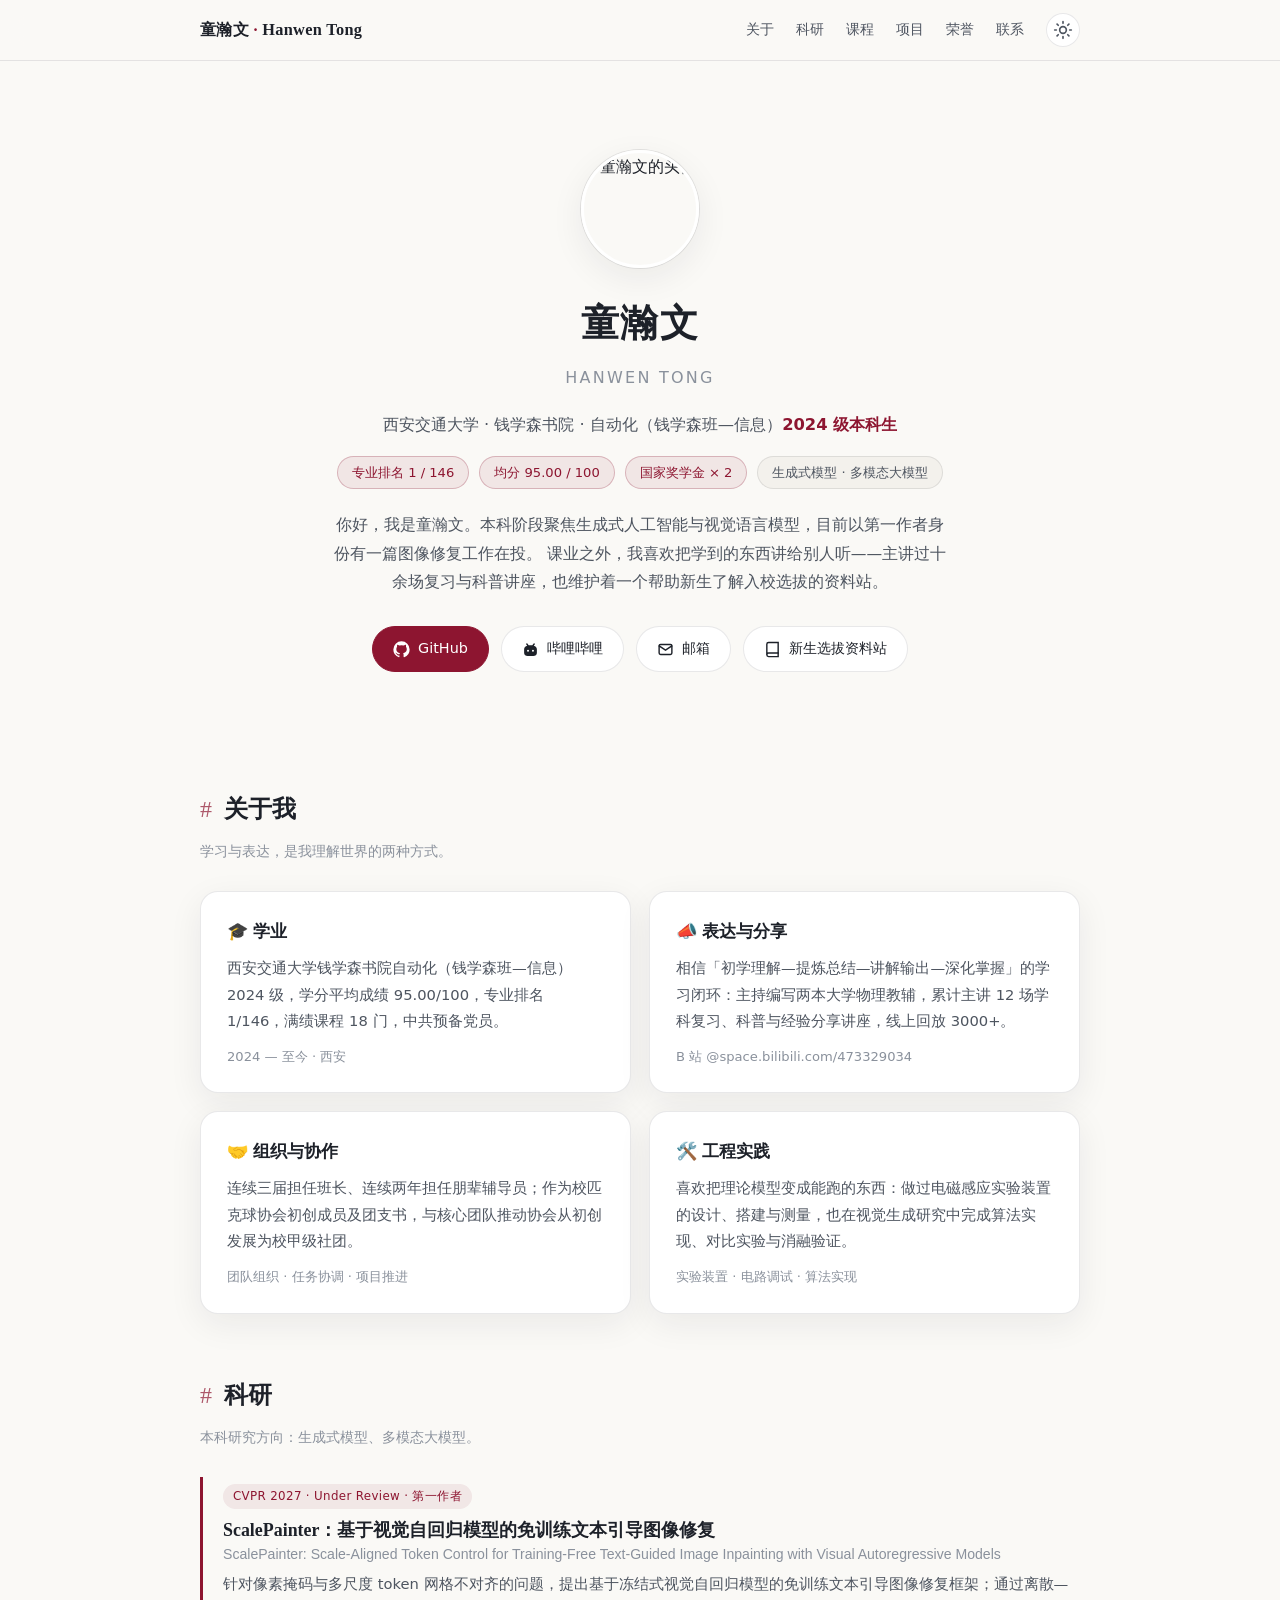
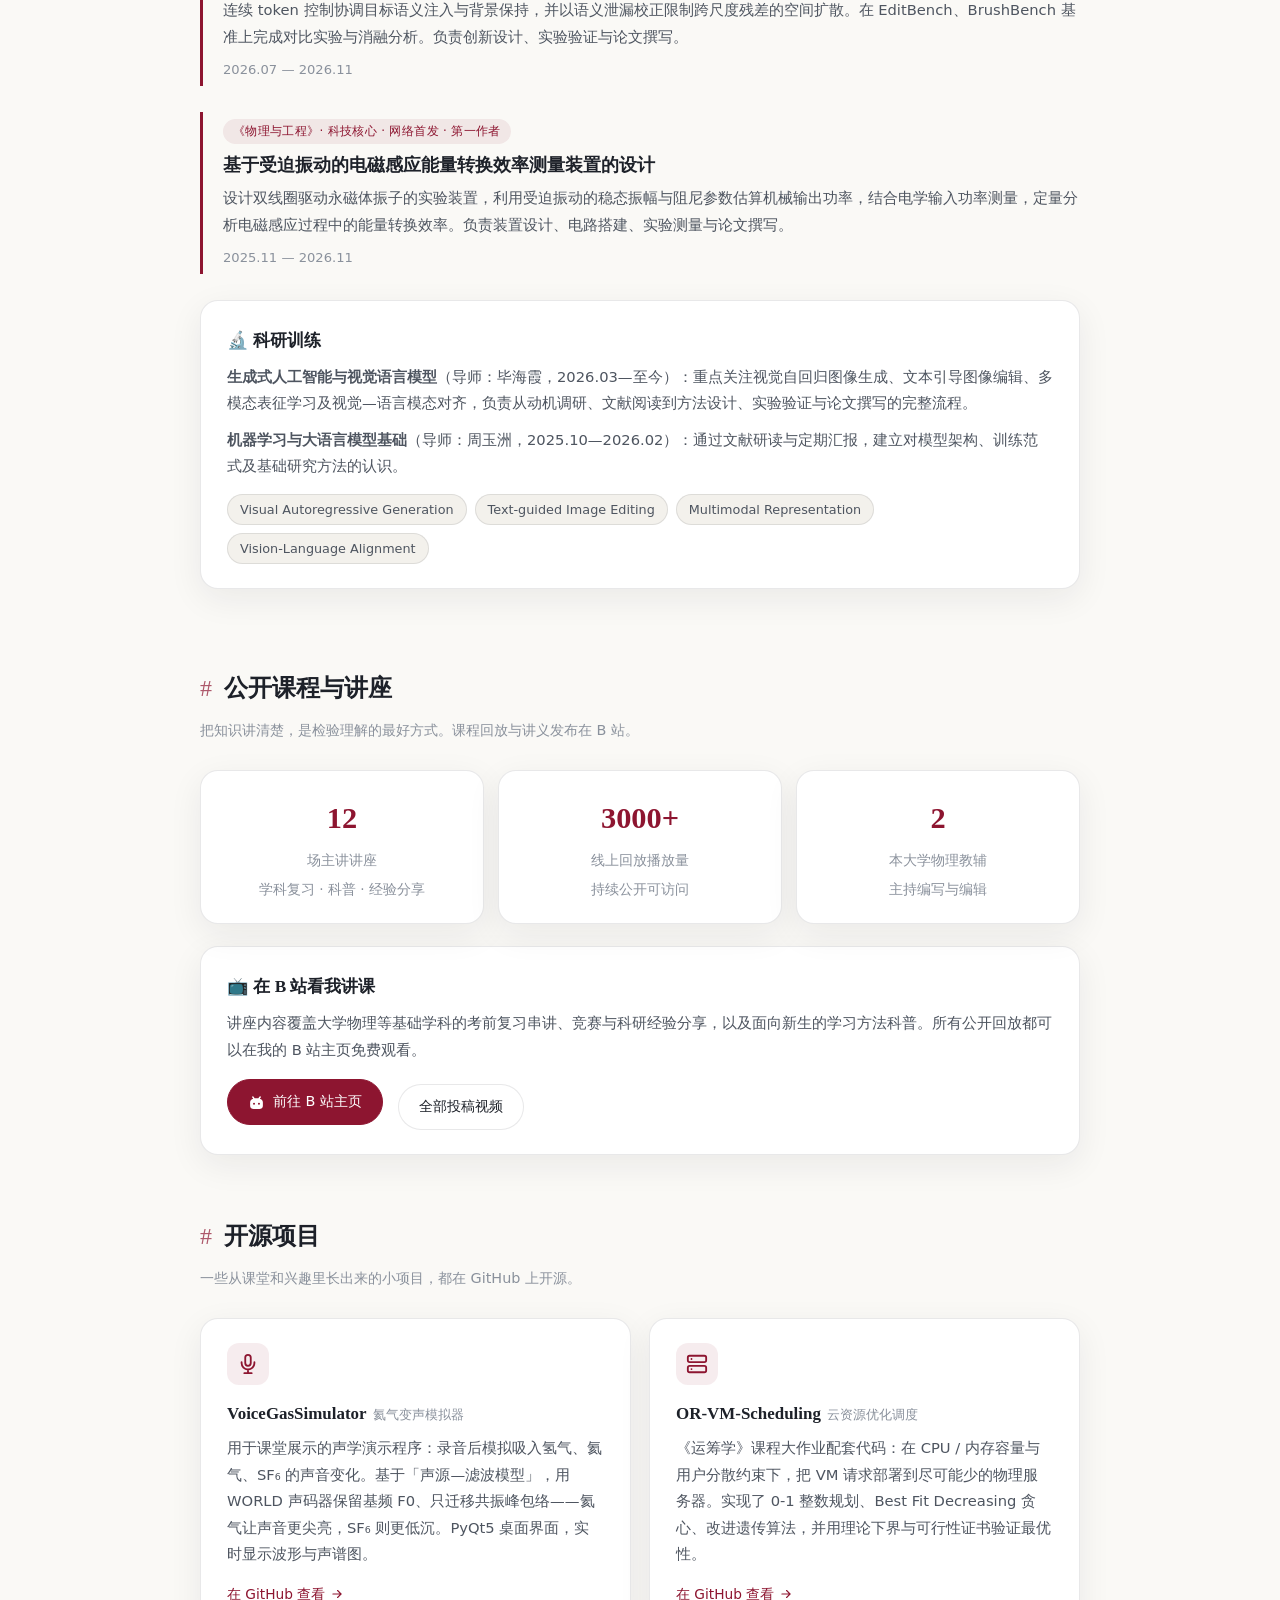
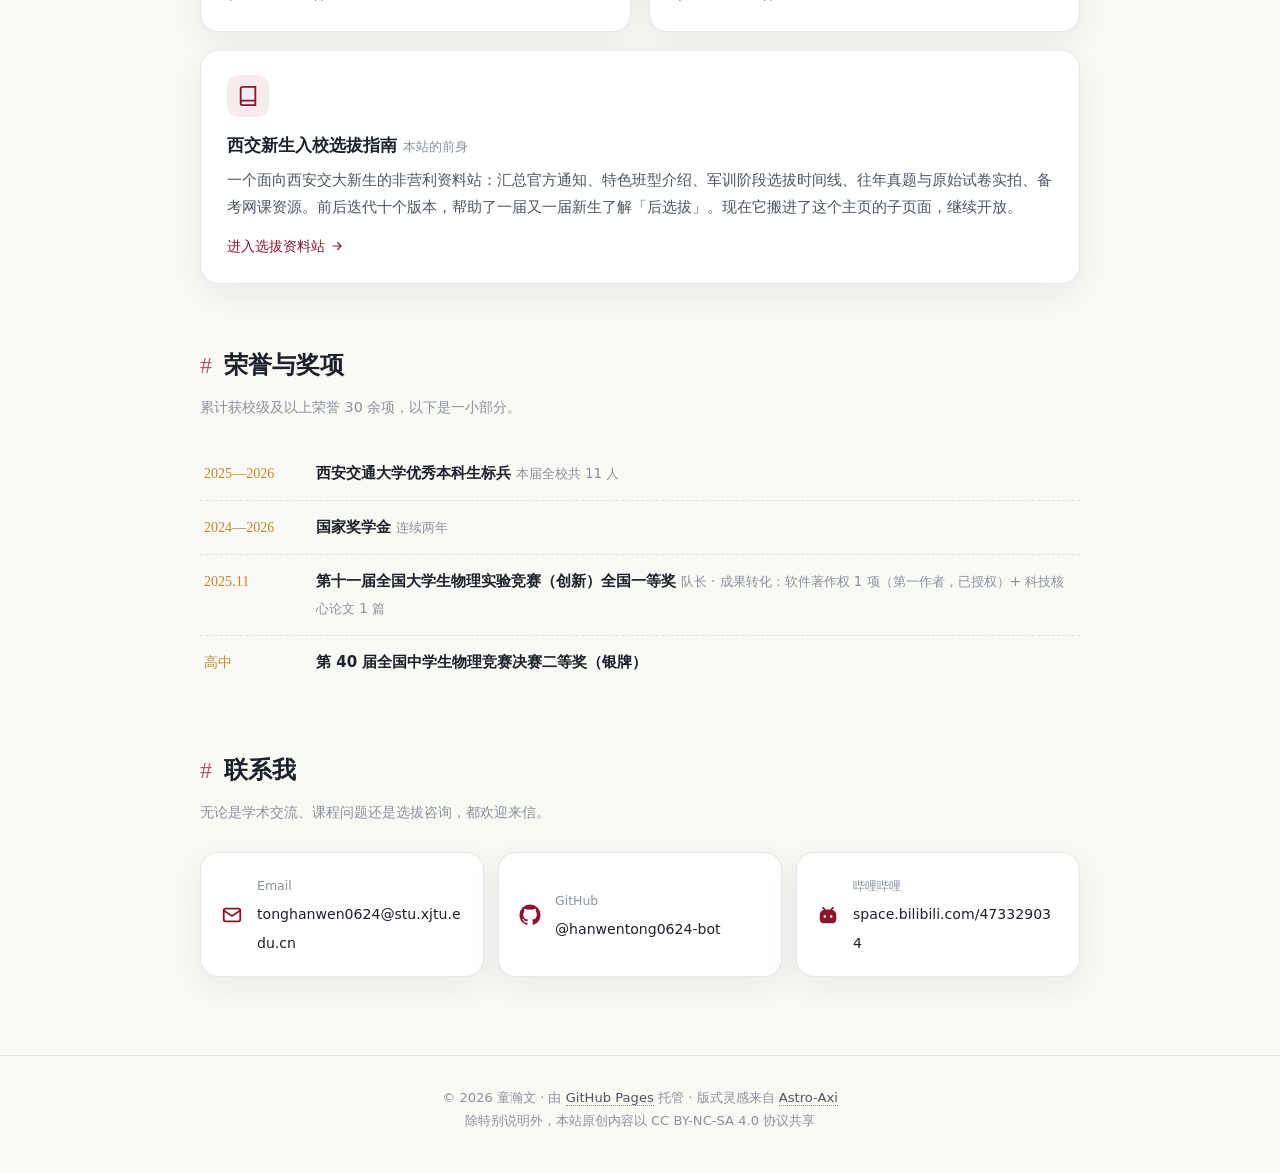
==== commit 511e89c7: "feat: 全新个人主页，原选拔指南移至 /selection.html" ====
--- a/index.html
+++ b/index.html
@@ -1,562 +1,427 @@
 <!DOCTYPE html>
-
 <html lang="zh-CN">
 <head>
 <meta charset="utf-8"/>
-<meta content="width=device-width, initial-scale=1" name="viewport"/>
-<meta content="#8d1530" name="theme-color"/>
-<meta content="西安交通大学入校选拔个人整理站：官方通知、特色班型、选拔流程、往年真题、原始试卷实拍与网课资源。" name="description"/>
-<meta content="index,follow" name="robots"/>
-<meta content="西安交通大学入校选拔指南" property="og:title"/>
-<meta content="官方通知、班型导航、军训阶段选拔时间线、往年资料与学习资源。非官方网站。" property="og:description"/>
-<meta content="website" property="og:type"/>
-<meta content="https://hanwentong0624-bot.github.io/" property="og:url"/>
-<link href="favicon.png" rel="icon" type="image/png"/>
-<link href="apple-touch-icon.png" rel="apple-touch-icon"/>
-<meta content="10.0.0" name="site-version"/>
-<title>西安交通大学入校选拔指南 · V10</title>
+<meta name="viewport" content="width=device-width, initial-scale=1"/>
+<meta name="theme-color" content="#8d1530"/>
+<meta name="description" content="童瀚文（Hanwen Tong）的个人主页：西安交通大学钱学森书院自动化专业本科生，研究方向为生成式模型与多模态大模型。"/>
+<meta property="og:title" content="童瀚文 · Hanwen Tong"/>
+<meta property="og:description" content="西安交通大学钱学森书院自动化（钱学森班）2024 级本科生 · 生成式模型与多模态大模型"/>
+<meta property="og:type" content="website"/>
+<meta property="og:url" content="https://hanwentong0624-bot.github.io/"/>
+<link rel="icon" href="https://avatars.githubusercontent.com/u/239592595?v=4" type="image/png"/>
+<title>童瀚文 · Hanwen Tong</title>
 <style>
 :root{
-  --red:#9d1735;--red-deep:#681022;--red-soft:#f8e9ed;
-  --navy:#0f2a3d;--navy-2:#173c55;--blue:#2d6681;
-  --gold:#c7952d;--gold-soft:#f5edda;
-  --paper:#f7f5f1;--paper-2:#efece6;--white:#fff;
-  --ink:#182129;--muted:#68737c;--line:rgba(24,33,41,.13);
-  --shadow:0 24px 70px rgba(22,32,40,.12);
-  --shadow-sm:0 14px 38px rgba(22,32,40,.08);
-  --radius:26px;--radius-sm:16px;
-  --container:min(1180px,calc(100vw - 40px));
+  --bg:#faf9f6; --bg-soft:#f3f1ec; --card:#ffffff;
+  --ink:#1d2129; --ink-2:#4e5560; --muted:#8a919c;
+  --line:rgba(29,33,41,.10);
+  --accent:#8d1530; --accent-soft:rgba(141,21,48,.08);
+  --gold:#b98a2e;
+  --shadow:0 10px 34px rgba(29,33,41,.07);
+  --radius:18px;
+  --col:min(880px,calc(100vw - 44px));
+}
+html[data-theme="dark"]{
+  --bg:#14161a; --bg-soft:#1a1d23; --card:#1e2229;
+  --ink:#e8e6e1; --ink-2:#b4bac2; --muted:#7c838d;
+  --line:rgba(232,230,225,.10);
+  --accent:#e0637d; --accent-soft:rgba(224,99,125,.12);
+  --gold:#d3a84f;
+  --shadow:0 10px 34px rgba(0,0,0,.35);
 }
 *{box-sizing:border-box}
-html{scroll-behavior:smooth;scroll-padding-top:92px}
-body{margin:0;color:var(--ink);background:var(--paper);font-family:Inter,"PingFang SC","Microsoft YaHei",system-ui,-apple-system,sans-serif;line-height:1.65;-webkit-font-smoothing:antialiased}
-a{color:inherit;text-decoration:none}button{font:inherit;color:inherit}img{max-width:100%;display:block}
-::selection{background:var(--red);color:#fff}
-.container{width:var(--container);margin-inline:auto}
-.skip-link{position:fixed;z-index:9999;left:16px;top:-60px;background:#fff;padding:10px 14px;border-radius:10px;box-shadow:var(--shadow);transition:.2s}.skip-link:focus{top:16px}
-.scroll-progress{position:fixed;z-index:1000;left:0;top:0;height:3px;width:0;background:var(--gold);box-shadow:0 0 16px rgba(199,149,45,.7)}
-.utility-bar{background:var(--navy);color:rgba(255,255,255,.78);font-size:12px;letter-spacing:.03em}.utility-inner{min-height:34px;display:flex;align-items:center;justify-content:space-between;gap:20px}.utility-left,.utility-right{display:flex;align-items:center;gap:14px}.utility-badge{display:inline-flex;align-items:center;gap:7px;color:#fff}.utility-badge::before{content:"";width:7px;height:7px;border-radius:50%;background:var(--gold);box-shadow:0 0 0 5px rgba(199,149,45,.12)}.utility-bar a{color:#fff;border-bottom:1px solid rgba(255,255,255,.28)}
-.site-header{position:sticky;top:0;z-index:900;background:rgba(247,245,241,.92);backdrop-filter:blur(18px);border-bottom:1px solid rgba(24,33,41,.08)}
-.header-inner{height:76px;display:flex;align-items:center;justify-content:space-between;gap:28px}
-.brand{display:flex;align-items:center;gap:12px;min-width:290px}.brand img{width:auto;height:52px}.brand-copy{padding-left:15px;border-left:1px solid var(--line);line-height:1.2}.brand-copy strong{display:block;font-size:15px;letter-spacing:.05em}.brand-copy span{font-size:10px;color:var(--muted);letter-spacing:.16em;text-transform:uppercase}
-.main-nav{display:flex;align-items:center;gap:4px;padding:5px;background:#fff;border:1px solid rgba(24,33,41,.08);border-radius:999px;box-shadow:0 8px 24px rgba(24,33,41,.05)}.main-nav a{padding:9px 13px;border-radius:999px;color:#46515a;font-size:13px;transition:.2s}.main-nav a:hover,.main-nav a.active{background:var(--navy);color:#fff}
-.nav-toggle{display:none;width:44px;height:44px;border:0;border-radius:50%;background:var(--navy);padding:12px;cursor:pointer}.nav-toggle span{display:block;height:2px;background:#fff;margin:4px 0;border-radius:99px}
-.hero{position:relative;overflow:hidden;min-height:680px;padding:86px 0 48px;background:var(--paper)}
-.hero::before{content:"1896";position:absolute;right:-3vw;top:-105px;font:900 clamp(180px,28vw,470px)/1 Arial,sans-serif;color:rgba(157,23,53,.035);letter-spacing:-.09em;pointer-events:none}
-.hero::after{content:"";position:absolute;inset:auto 0 0;height:1px;background:linear-gradient(90deg,transparent,var(--line),transparent)}
-.hero-layout{position:relative;display:grid;grid-template-columns:1.05fr .95fr;gap:74px;align-items:center}
-.eyebrow{display:flex;align-items:center;gap:12px;color:var(--red);font-size:12px;font-weight:800;letter-spacing:.16em;text-transform:uppercase}.eyebrow::before{content:"";width:36px;height:2px;background:var(--red)}
-.hero h1{margin:24px 0 22px;font-family:"STZhongsong","Songti SC","Noto Serif SC",serif;font-size:clamp(48px,6vw,82px);line-height:1.06;letter-spacing:-.045em;font-weight:800}.hero h1 span{display:block;color:var(--red);position:relative;width:max-content;max-width:100%}.hero h1 span::after{content:"";position:absolute;left:0;right:0;bottom:3px;height:10px;background:var(--gold-soft);z-index:-1;transform:skewX(-12deg)}
-.hero-lead{max-width:650px;margin:0 0 30px;color:#53606a;font-size:17px;line-height:1.9}.hero-actions{display:flex;flex-wrap:wrap;gap:12px}.btn{display:inline-flex;align-items:center;justify-content:center;gap:9px;min-height:48px;padding:0 20px;border-radius:999px;border:1px solid transparent;font-size:14px;font-weight:800;transition:.22s;cursor:pointer}.btn:hover{transform:translateY(-2px)}.btn-primary{background:var(--red);color:#fff;box-shadow:0 12px 30px rgba(157,23,53,.22)}.btn-primary:hover{background:var(--red-deep)}.btn-dark{background:var(--navy);color:#fff}.btn-light{background:#fff;border-color:var(--line)}.btn-outline{border-color:rgba(157,23,53,.3);color:var(--red);background:transparent}
-.hero-foot{display:flex;gap:24px;align-items:center;margin-top:34px;color:var(--muted);font-size:12px}.hero-foot span{display:flex;align-items:center;gap:8px}.hero-foot span::before{content:"";width:5px;height:5px;background:var(--gold);border-radius:50%}
-.compass{position:relative;min-height:500px;display:grid;place-items:center}.compass-card{position:relative;width:min(480px,100%);aspect-ratio:1;border-radius:50%;background:#fff;border:1px solid rgba(24,33,41,.09);box-shadow:var(--shadow)}.compass-card::before,.compass-card::after{content:"";position:absolute;border-radius:50%;border:1px dashed rgba(157,23,53,.18);inset:13%}.compass-card::after{inset:29%;border-color:rgba(15,42,61,.18)}
-.compass-grid{position:absolute;inset:0;border-radius:50%;overflow:hidden;background-image:linear-gradient(rgba(15,42,61,.025) 1px,transparent 1px),linear-gradient(90deg,rgba(15,42,61,.025) 1px,transparent 1px);background-size:28px 28px;mask-image:radial-gradient(circle,#000 55%,transparent 74%)}
-.compass-core{position:absolute;inset:34%;z-index:3;display:grid;place-items:center;text-align:center;border-radius:50%;background:var(--red);color:#fff;box-shadow:0 20px 50px rgba(157,23,53,.32)}.compass-core small{display:block;font-size:10px;letter-spacing:.18em;opacity:.7}.compass-core strong{font-family:"STZhongsong","Songti SC",serif;font-size:24px;line-height:1.2}.compass-core em{font-style:normal;font-size:11px;opacity:.8}
-.orbit-item{position:absolute;z-index:4;display:flex;align-items:center;gap:8px;background:rgba(255,255,255,.96);padding:10px 13px;border:1px solid rgba(24,33,41,.09);border-radius:999px;box-shadow:0 10px 25px rgba(24,33,41,.08);font-size:12px;font-weight:800;white-space:nowrap}.orbit-item i{width:8px;height:8px;border-radius:50%;background:var(--gold)}.orbit-item:nth-of-type(1){left:3%;top:22%}.orbit-item:nth-of-type(2){right:-2%;top:27%}.orbit-item:nth-of-type(3){right:4%;bottom:20%}.orbit-item:nth-of-type(4){left:3%;bottom:18%}.orbit-item:nth-of-type(5){left:37%;top:2%}.orbit-item:nth-of-type(6){left:37%;bottom:2%}
-.compass-note{position:absolute;right:0;bottom:32px;z-index:6;width:190px;padding:16px;border-radius:16px;background:var(--navy);color:#fff;box-shadow:var(--shadow-sm);transform:rotate(-2deg)}.compass-note span{font-size:10px;color:#a9bfcb;letter-spacing:.14em}.compass-note strong{display:block;margin-top:4px;font-size:14px}.compass-note p{margin:6px 0 0;font-size:11px;color:#cbd8df}
-.metrics{position:relative;margin-top:54px;display:grid;grid-template-columns:1.3fr repeat(4,1fr);background:var(--navy);color:#fff;border-radius:24px;overflow:hidden;box-shadow:var(--shadow-sm)}.metric-intro{padding:24px 28px;background:var(--red)}.metric-intro small{display:block;font-size:10px;letter-spacing:.16em;opacity:.72}.metric-intro strong{display:block;margin-top:3px;font-size:18px}.metric{padding:21px 22px;border-left:1px solid rgba(255,255,255,.1)}.metric span{display:block;font-size:11px;color:#a9beca}.metric strong{display:block;margin:2px 0;font-size:24px;font-variant-numeric:tabular-nums}.metric small{font-size:10px;color:#809dab}
-.quick-start{padding:28px 0 10px}.quick-grid{display:grid;grid-template-columns:repeat(3,1fr);gap:16px}.quick-card{position:relative;min-height:138px;padding:24px;border-radius:22px;background:#fff;border:1px solid rgba(24,33,41,.08);box-shadow:0 8px 26px rgba(24,33,41,.05);overflow:hidden;transition:.25s}.quick-card:hover{transform:translateY(-4px);box-shadow:var(--shadow-sm)}.quick-card::after{content:"↗";position:absolute;right:20px;top:18px;color:var(--red);font-size:18px}.quick-no{font:900 46px/1 Arial;color:rgba(157,23,53,.08);position:absolute;right:16px;bottom:6px}.quick-card small{color:var(--red);font-size:10px;font-weight:800;letter-spacing:.12em}.quick-card strong{display:block;margin:12px 0 5px;font-size:18px}.quick-card p{margin:0;color:var(--muted);font-size:13px}
-.section{padding:104px 0}.section.alt{background:var(--paper-2)}.section.dark{background:var(--navy);color:#fff}.section-head{display:grid;grid-template-columns:130px 1fr auto;gap:30px;align-items:start;margin-bottom:44px}.section-index{font:800 13px/1 Arial;letter-spacing:.15em;color:var(--red);padding-top:12px}.section.dark .section-index{color:var(--gold)}.section-title h2{margin:0;font-family:"STZhongsong","Songti SC",serif;font-size:clamp(34px,4vw,52px);line-height:1.2;letter-spacing:-.035em}.section-title p{max-width:680px;margin:12px 0 0;color:var(--muted);font-size:15px}.section.dark .section-title p{color:#abc0cb}.section-action{padding-top:10px}.text-link{display:inline-flex;align-items:center;gap:8px;color:var(--red);font-size:13px;font-weight:800}.section.dark .text-link{color:#fff}.text-link::after{content:"↗"}
-.notice-feature{display:grid;grid-template-columns:190px 1fr auto;gap:30px;align-items:center;padding:32px;border-radius:var(--radius);background:var(--red);color:#fff;box-shadow:0 22px 60px rgba(157,23,53,.2);overflow:hidden;position:relative}.notice-feature::before{content:"NOTICE";position:absolute;right:-10px;bottom:-28px;font:900 90px/1 Arial;color:rgba(255,255,255,.06);letter-spacing:-.06em}.notice-date{border-right:1px solid rgba(255,255,255,.22)}.notice-date small{display:block;font-size:10px;letter-spacing:.18em;opacity:.7}.notice-date strong{font-size:42px;line-height:1}.notice-feature h3{margin:0 0 8px;font-size:23px}.notice-feature p{margin:0;max-width:720px;color:rgba(255,255,255,.78);font-size:13px}.notice-feature .btn{background:#fff;color:var(--red);white-space:nowrap}
-.notice-list{display:grid;grid-template-columns:repeat(3,1fr);gap:16px;margin-top:18px}.notice-card{position:relative;padding:25px;border-radius:20px;background:#fff;border:1px solid rgba(24,33,41,.08);min-height:210px;transition:.22s}.notice-card:hover{transform:translateY(-3px);box-shadow:var(--shadow-sm)}.notice-card time{display:flex;align-items:center;justify-content:space-between;color:var(--red);font-weight:900;font-size:12px}.notice-card time span{color:var(--muted);font-weight:600}.notice-card h3{margin:24px 0 10px;font-size:17px;line-height:1.45}.notice-card p{margin:0;color:var(--muted);font-size:13px}.notice-card .arrow{position:absolute;right:20px;bottom:18px;width:34px;height:34px;border:1px solid var(--line);border-radius:50%;display:grid;place-items:center;color:var(--red)}
-.notice-source{display:flex;align-items:center;gap:12px;margin-top:18px;padding:14px 18px;border:1px dashed rgba(157,23,53,.25);border-radius:15px;color:#5d6870;font-size:12px}.notice-source strong{color:var(--red);white-space:nowrap}
-.policy-tabs{display:flex;gap:10px;margin-bottom:22px;flex-wrap:wrap}.tab-btn{border:1px solid var(--line);background:#fff;padding:11px 18px;border-radius:999px;font-size:13px;font-weight:800;cursor:pointer;transition:.2s}.tab-btn:hover,.tab-btn.active{background:var(--navy);border-color:var(--navy);color:#fff}.tab-panel[hidden]{display:none}
-.policy-layout{display:grid;grid-template-columns:1.1fr .9fr;gap:18px}.policy-hero{position:relative;min-height:440px;padding:38px;border-radius:28px;background:var(--navy);color:#fff;overflow:hidden;box-shadow:var(--shadow-sm)}.policy-hero::after{content:"";position:absolute;width:260px;height:260px;border:70px solid rgba(255,255,255,.035);border-radius:50%;right:-70px;bottom:-70px}.policy-code{font:900 80px/1 Arial;color:rgba(255,255,255,.07);position:absolute;right:26px;top:22px}.policy-hero small{color:var(--gold);font-weight:800;letter-spacing:.14em}.policy-hero h3{font-family:"STZhongsong","Songti SC",serif;font-size:34px;margin:15px 0 12px}.policy-hero p{max-width:620px;color:#bed0d9}.pill-row{display:flex;flex-wrap:wrap;gap:8px;margin-top:25px}.pill{padding:8px 12px;border-radius:999px;background:rgba(255,255,255,.09);border:1px solid rgba(255,255,255,.1);font-size:11px}.policy-hero .text-link{position:absolute;left:38px;bottom:35px;color:#fff}
-.policy-side{display:grid;grid-template-columns:1fr 1fr;gap:18px}.policy-mini{position:relative;padding:25px;border-radius:22px;background:#fff;border:1px solid rgba(24,33,41,.08);min-height:210px;overflow:hidden}.policy-mini:nth-child(3){grid-column:1/-1;min-height:200px;background:var(--gold-soft)}.policy-mini .num{font:900 40px/1 Arial;color:rgba(157,23,53,.1)}.policy-mini h4{font-size:18px;margin:17px 0 8px}.policy-mini p{margin:0;color:var(--muted);font-size:12px}.policy-mini a{position:absolute;bottom:20px;left:25px;color:var(--red);font-size:12px;font-weight:800}
-.policy-stats{display:grid;grid-template-columns:repeat(4,1fr);gap:12px;margin-top:18px}.policy-stat{background:#fff;border:1px solid rgba(24,33,41,.08);border-radius:18px;padding:20px}.policy-stat span{color:var(--muted);font-size:11px}.policy-stat strong{display:block;font-size:28px;color:var(--red);line-height:1.2}.policy-stat small{font-size:10px;color:#8a949b}
-.dual-college{display:grid;grid-template-columns:1fr 130px 1fr;align-items:center;gap:22px}.college-card{min-height:270px;padding:32px;border-radius:26px;background:rgba(255,255,255,.06);border:1px solid rgba(255,255,255,.1);position:relative;overflow:hidden}.college-card::after{content:"";position:absolute;right:-50px;bottom:-80px;width:180px;height:180px;border-radius:50%;border:42px solid rgba(255,255,255,.035)}.college-card small{color:var(--gold);font-size:11px;letter-spacing:.15em}.college-card h3{font-family:"STZhongsong","Songti SC",serif;font-size:29px;margin:15px 0 10px}.college-card p{color:#b7cad4;font-size:13px}.college-list{display:grid;grid-template-columns:1fr 1fr;gap:8px;margin-top:20px}.college-list span{padding:9px 10px;border-radius:11px;background:rgba(255,255,255,.06);font-size:11px}.dual-x{width:94px;height:94px;margin:auto;border-radius:50%;display:grid;place-items:center;background:var(--red);font:900 30px/1 Arial;box-shadow:0 0 0 12px rgba(157,23,53,.15),0 0 0 24px rgba(157,23,53,.07)}
-.mentor-network{display:grid;grid-template-columns:repeat(6,1fr);gap:10px;margin-top:22px}.mentor-node{min-height:122px;padding:18px 14px;border-radius:18px;background:#fff;color:var(--ink);text-align:center}.mentor-node svg{width:28px;height:28px;color:var(--red)}.mentor-node strong{display:block;margin-top:10px;font-size:13px}.mentor-node small{color:var(--muted);font-size:10px}.mentor-caption{margin-top:18px;padding:16px 20px;border-left:3px solid var(--gold);background:rgba(255,255,255,.06);color:#bed0d9;font-size:12px}
-.flow-top{display:grid;grid-template-columns:.9fr 1.1fr;gap:18px}.volunteer-diagram{padding:30px;border-radius:26px;background:#fff;border:1px solid rgba(24,33,41,.08);box-shadow:var(--shadow-sm)}.diagram-label{font-size:10px;color:var(--red);font-weight:900;letter-spacing:.14em}.diagram-title{font-family:"STZhongsong","Songti SC",serif;font-size:28px;margin:10px 0 22px}.volunteer-root{text-align:center;padding:13px;border-radius:14px;background:var(--navy);color:#fff;font-weight:800}.branch-line{height:30px;width:1px;background:var(--line);margin:auto;position:relative}.branch-line::after{content:"";position:absolute;left:50%;bottom:0;transform:translateX(-50%);width:68%;height:1px;background:var(--line)}.branch-cards{display:grid;grid-template-columns:1fr 1fr;gap:14px}.branch-card{padding:20px;border-radius:17px;border:1px solid var(--line);background:var(--paper);position:relative}.branch-card:first-child{border-top:4px solid var(--red)}.branch-card:last-child{border-top:4px solid var(--gold)}.branch-card b{font-size:24px;color:var(--red)}.branch-card:last-child b{color:#9b741c}.branch-card strong{display:block;font-size:14px}.branch-card p{margin:8px 0 0;font-size:11px;color:var(--muted)}.diagram-note{margin-top:16px;color:var(--muted);font-size:11px}.diagram-actions{display:flex;gap:12px;margin-top:16px}
-.flow-evidence{display:grid;gap:14px}.evidence-card{padding:25px;border-radius:22px;background:var(--navy);color:#fff;min-height:178px}.evidence-card.light{background:var(--red)}.evidence-card .badge{display:inline-block;padding:5px 9px;border-radius:999px;background:rgba(255,255,255,.12);font-size:10px}.evidence-card h3{margin:14px 0 7px;font-size:19px}.evidence-card p{margin:0;color:rgba(255,255,255,.75);font-size:12px}.evidence-card a,.evidence-card button{display:inline-block;margin-top:13px;color:#fff;background:none;border:0;padding:0;font-size:12px;font-weight:800;cursor:pointer}
-.process-track{position:relative;margin-top:26px;padding:34px 22px 24px;border-radius:26px;background:#fff;border:1px solid rgba(24,33,41,.08);overflow:hidden}.process-track::before{content:"";position:absolute;left:7%;right:7%;top:72px;height:2px;background:linear-gradient(90deg,var(--red),var(--gold),var(--blue))}.process-grid{position:relative;z-index:2;display:grid;grid-template-columns:repeat(6,1fr);gap:8px}.process-step{text-align:center}.process-dot{width:46px;height:46px;margin:auto;border-radius:50%;display:grid;place-items:center;background:#fff;border:2px solid var(--red);color:var(--red);font-weight:900;box-shadow:0 0 0 7px #fff}.process-step:nth-child(4) .process-dot,.process-step:nth-child(5) .process-dot{border-color:var(--gold);color:#9b741c}.process-step:nth-child(6) .process-dot{background:var(--navy);border-color:var(--navy);color:#fff}.process-step strong{display:block;margin-top:18px;font-size:14px}.process-step small{display:block;margin:3px auto 0;max-width:125px;color:var(--muted);font-size:10px}.risk-row{display:flex;justify-content:center;gap:8px;flex-wrap:wrap;margin-top:24px}.risk-row span{font-size:10px;padding:7px 10px;border-radius:999px;background:var(--red-soft);color:var(--red)}
-.download-feature{display:grid;grid-template-columns:1.1fr .9fr;gap:18px}.bundle-card{position:relative;min-height:330px;padding:34px;border-radius:28px;background:var(--red);color:#fff;overflow:hidden;box-shadow:0 22px 55px rgba(157,23,53,.18)}.bundle-card::after{content:"ZIP";position:absolute;right:-8px;bottom:-42px;font:900 150px/1 Arial;color:rgba(255,255,255,.07)}.bundle-card small{letter-spacing:.15em;font-size:10px;color:rgba(255,255,255,.7)}.bundle-card h3{font-family:"STZhongsong","Songti SC",serif;font-size:31px;margin:14px 0 12px}.bundle-card p{max-width:560px;color:rgba(255,255,255,.76);font-size:13px}.bundle-card .btn{margin-top:20px;background:#fff;color:var(--red)}.file-stack{display:grid;grid-template-columns:1fr 1fr;gap:18px}.file-card{position:relative;padding:24px;border-radius:22px;background:#fff;border:1px solid rgba(24,33,41,.08);min-height:156px;overflow:hidden;transition:.22s}.file-card:hover{transform:translateY(-3px);box-shadow:var(--shadow-sm)}.file-type{font:900 11px/1 Arial;letter-spacing:.1em;color:var(--red)}.file-card h4{margin:15px 0 6px;font-size:16px;line-height:1.35}.file-card p{margin:0;color:var(--muted);font-size:11px}.file-card a{position:absolute;left:24px;bottom:19px;color:var(--red);font-size:11px;font-weight:900}.file-card::after{content:attr(data-ext);position:absolute;right:-4px;bottom:-12px;font:900 52px/1 Arial;color:rgba(157,23,53,.06)}
-.prep-guide{margin-top:20px;padding:28px;border-radius:24px;background:var(--gold-soft);display:grid;grid-template-columns:.85fr 1.15fr;gap:25px}.prep-intro small{color:#8d671a;font-size:10px;font-weight:900;letter-spacing:.14em}.prep-intro h3{font-family:"STZhongsong","Songti SC",serif;font-size:25px;margin:10px 0}.prep-intro p{margin:0;color:#6f6654;font-size:12px}.prep-cards{display:grid;grid-template-columns:repeat(3,1fr);gap:10px}.prep-card{padding:18px;border-radius:16px;background:rgba(255,255,255,.75)}.prep-card span{font-size:10px;color:var(--red);font-weight:900}.prep-card strong{display:block;margin:7px 0 4px;font-size:13px}.prep-card p{margin:0;color:var(--muted);font-size:10px}
-.creator{display:grid;grid-template-columns:.85fr 1.15fr;min-height:330px;border-radius:28px;overflow:hidden;background:#fff;border:1px solid rgba(24,33,41,.08);box-shadow:var(--shadow-sm)}.creator-art{position:relative;padding:36px;background:#fb7299;color:#fff;overflow:hidden}.creator-art::before,.creator-art::after{content:"";position:absolute;border:1px solid rgba(255,255,255,.24);border-radius:50%;width:240px;height:240px;left:-50px;top:-60px}.creator-art::after{width:320px;height:320px;left:90px;top:100px}.bili-mark{position:relative;z-index:2;width:74px;height:56px;border:4px solid #fff;border-radius:12px;display:grid;place-items:center;font-weight:900}.bili-mark::before,.bili-mark::after{content:"";position:absolute;top:-12px;width:22px;height:4px;background:#fff;border-radius:99px}.bili-mark::before{left:8px;transform:rotate(26deg)}.bili-mark::after{right:8px;transform:rotate(-26deg)}.creator-art h3{position:relative;z-index:2;font-size:35px;margin:80px 0 5px}.creator-art p{position:relative;z-index:2;margin:0;opacity:.8}.creator-copy{padding:38px}.creator-copy small{color:#fb7299;font-weight:900;letter-spacing:.14em}.creator-copy h3{font-family:"STZhongsong","Songti SC",serif;font-size:29px;margin:14px 0}.creator-copy p{color:var(--muted);font-size:13px}.creator-actions{display:flex;gap:10px;flex-wrap:wrap;margin-top:25px}.creator-actions .btn-primary{background:#fb7299;box-shadow:0 12px 28px rgba(251,114,153,.2)}
-.course-grid{display:grid;grid-template-columns:repeat(3,1fr);gap:16px;margin-top:18px}.course-card{padding:26px;border-radius:22px;background:#fff;border:1px solid rgba(24,33,41,.08);min-height:245px;position:relative}.course-symbol{width:58px;height:58px;border-radius:18px;display:grid;place-items:center;background:var(--navy);color:#fff;font:700 24px/1 Georgia,serif}.course-card:nth-child(2) .course-symbol{background:var(--gold)}.course-card:nth-child(3) .course-symbol{background:var(--red)}.course-card h3{margin:20px 0 9px;font-size:18px}.course-card p{margin:0;color:var(--muted);font-size:12px}.course-links{position:absolute;left:26px;right:26px;bottom:22px;display:flex;gap:12px;flex-wrap:wrap}.course-links a{font-size:11px;color:var(--red);font-weight:800}
-.source-band{background:#101d27;color:#fff;padding:70px 0}.source-layout{display:grid;grid-template-columns:.7fr 1.3fr;gap:55px}.source-intro h2{font-family:"STZhongsong","Songti SC",serif;font-size:36px;margin:0 0 12px}.source-intro p{color:#9eb3bf;font-size:13px}.source-list{display:grid;grid-template-columns:1fr 1fr;gap:10px}.source-link{display:grid;grid-template-columns:42px 1fr auto;align-items:center;gap:12px;padding:17px;border-radius:15px;background:rgba(255,255,255,.05);border:1px solid rgba(255,255,255,.08);transition:.2s}.source-link:hover{background:rgba(255,255,255,.09)}.source-link span{width:38px;height:38px;border-radius:50%;display:grid;place-items:center;background:var(--red);font-size:11px}.source-link strong{display:block;font-size:13px}.source-link small{color:#8fa7b3;font-size:10px}.source-link b{color:var(--gold)}
-.disclaimer{padding:58px 0 70px;background:#ede7df}.disclaimer-card{display:grid;grid-template-columns:80px 1fr;gap:24px;padding:32px;border-radius:24px;background:#fff;border:1px solid rgba(24,33,41,.08);box-shadow:var(--shadow-sm)}.disclaimer-icon{width:58px;height:58px;border-radius:50%;display:grid;place-items:center;background:var(--red);color:#fff;font:800 25px/1 Georgia}.disclaimer-card h2{margin:0 0 10px;font-size:24px}.disclaimer-main{font-weight:800;color:var(--red)}.disclaimer-card p{font-size:12px;color:var(--muted)}.disclaimer-actions{display:flex;flex-wrap:wrap;gap:10px;margin-top:20px}
-.site-footer{background:#0c151c;color:#fff;padding:26px 0}.footer-inner{display:flex;align-items:center;justify-content:space-between;gap:20px}.footer-brand strong{display:block;font-size:13px}.footer-brand span{font-size:10px;color:#8196a1}.footer-links{display:flex;gap:20px;font-size:11px;color:#9eb0b9}
-.floating-rail{position:fixed;z-index:700;right:18px;bottom:18px;display:grid;gap:8px}.float-btn{width:44px;height:44px;border-radius:50%;display:grid;place-items:center;background:#fff;border:1px solid var(--line);box-shadow:0 10px 25px rgba(24,33,41,.12);font-size:12px;cursor:pointer}.float-btn.primary{background:var(--red);color:#fff;border-color:var(--red)}
-.image-modal{width:min(1120px,94vw);max-height:92vh;border:0;padding:14px;border-radius:22px;background:#fff;box-shadow:0 30px 100px rgba(0,0,0,.3)}.image-modal::backdrop{background:rgba(10,20,28,.75);backdrop-filter:blur(5px)}.image-modal img{width:100%;max-height:80vh;object-fit:contain;border-radius:14px}.image-modal p{margin:10px 6px 0;color:var(--muted);font-size:12px}.modal-close{position:absolute;right:23px;top:22px;width:40px;height:40px;border:0;border-radius:50%;background:#fff;box-shadow:0 5px 15px rgba(0,0,0,.18);cursor:pointer;font-size:22px}
-.reveal{opacity:0;transform:translateY(22px);transition:opacity .7s ease,transform .7s ease}.reveal.visible{opacity:1;transform:none}
-@media(max-width:1000px){
-  .main-nav{position:fixed;left:20px;right:20px;top:84px;display:none;flex-direction:column;align-items:stretch;border-radius:20px;padding:12px;box-shadow:var(--shadow)}.main-nav.open{display:flex}.main-nav a{text-align:center;padding:12px}.nav-toggle{display:block}.brand-copy{display:none}
-  .hero-layout{grid-template-columns:1fr;gap:30px}.hero{padding-top:65px}.compass{min-height:420px}.compass-card{width:min(430px,90vw)}.metrics{grid-template-columns:repeat(4,1fr)}.metric-intro{grid-column:1/-1}.metric:first-of-type{border-left:0}
-  .section-head{grid-template-columns:90px 1fr}.section-action{display:none}.notice-feature{grid-template-columns:140px 1fr}.notice-feature .btn{grid-column:2;width:max-content}.notice-list{grid-template-columns:1fr 1fr}.notice-card:last-child{grid-column:1/-1}
-  .policy-layout,.download-feature,.prep-guide,.creator,.source-layout,.flow-top{grid-template-columns:1fr}.policy-side{grid-template-columns:1fr 1fr}.dual-college{grid-template-columns:1fr}.dual-x{height:66px;width:66px}.mentor-network{grid-template-columns:repeat(3,1fr)}.file-stack{grid-template-columns:repeat(2,1fr)}
-}
-@media(max-width:700px){
-  :root{--container:min(100% - 28px,1180px);--radius:22px}.utility-right{display:none}.utility-inner{justify-content:center;text-align:center}.header-inner{height:68px}.brand img{width:auto;height:40px}.hero{min-height:auto;padding:52px 0 30px}.hero::before{font-size:220px;top:10px}.hero h1{font-size:46px}.hero-lead{font-size:15px}.hero-actions{display:grid}.btn{width:100%}.hero-foot{flex-direction:column;align-items:flex-start;gap:6px}.compass{min-height:350px}.compass-card{width:340px}.orbit-item{font-size:9px;padding:7px 9px}.compass-core strong{font-size:20px}.compass-note{display:none}.metrics{grid-template-columns:1fr 1fr;margin-top:30px}.metric{border-left:0;border-top:1px solid rgba(255,255,255,.1)}.metric:nth-child(even){border-left:1px solid rgba(255,255,255,.1)}.quick-grid{grid-template-columns:1fr}.section{padding:72px 0}.section-head{grid-template-columns:1fr;gap:10px;margin-bottom:30px}.section-index{padding:0}.section-title h2{font-size:36px}
-  .notice-feature{grid-template-columns:1fr;padding:25px}.notice-date{border-right:0;border-bottom:1px solid rgba(255,255,255,.2);padding-bottom:15px}.notice-feature .btn{grid-column:auto;width:100%}.notice-list{grid-template-columns:1fr}.notice-card:last-child{grid-column:auto}
-  .policy-layout,.policy-side,.policy-stats{grid-template-columns:1fr}.policy-hero{min-height:430px;padding:27px}.policy-hero h3{font-size:28px}.policy-hero .text-link{left:27px}.policy-mini:nth-child(3){grid-column:auto}.policy-stats{grid-template-columns:1fr 1fr}.college-list{grid-template-columns:1fr}.mentor-network{grid-template-columns:1fr 1fr}.process-track{padding:25px 20px}.process-track::before{left:42px;right:auto;top:50px;bottom:50px;width:2px;height:auto;background:linear-gradient(var(--red),var(--gold),var(--blue))}.process-grid{grid-template-columns:1fr;gap:22px}.process-step{display:grid;grid-template-columns:48px 1fr;text-align:left;align-items:center;column-gap:15px}.process-dot{grid-row:1/3;margin:0;box-shadow:0 0 0 6px #fff}.process-step strong{margin:0}.process-step small{margin:0;max-width:none}.branch-cards{grid-template-columns:1fr}.file-stack{grid-template-columns:1fr}.prep-cards,.course-grid{grid-template-columns:1fr}.creator{display:block}.creator-art{min-height:280px}.creator-copy{padding:28px}.source-list{grid-template-columns:1fr}.disclaimer-card{grid-template-columns:1fr}.footer-inner{flex-direction:column;align-items:flex-start}.footer-links{flex-wrap:wrap}.floating-rail{right:12px;bottom:12px}
-}
-@media(prefers-reduced-motion:reduce){html{scroll-behavior:auto}.reveal{opacity:1;transform:none;transition:none}.btn,.quick-card,.notice-card,.file-card{transition:none}}
-
-/* v3 refinements: official-site logo link, creator priority, and scan gallery */
-.utility-bili{color:#fff!important;background:rgba(251,114,153,.18);border:1px solid rgba(251,114,153,.45)!important;border-radius:999px;padding:3px 10px;font-weight:800}
-.brand-logo-link{position:relative;display:block;padding:4px 7px;border-radius:12px;transition:transform .2s,background .2s,box-shadow .2s}.brand-logo-link::after{content:"↗";position:absolute;right:-3px;top:-3px;width:19px;height:19px;border-radius:50%;display:grid;place-items:center;background:var(--red);color:#fff;font-size:10px;font-weight:900;box-shadow:0 5px 14px rgba(157,23,53,.2)}.brand-logo-link:hover{transform:translateY(-2px);background:#fff;box-shadow:0 10px 26px rgba(24,33,41,.09)}.brand-logo-tip{position:absolute;left:50%;top:calc(100% + 8px);transform:translate(-50%,-4px);z-index:10;white-space:nowrap;padding:5px 9px;border-radius:999px;background:var(--navy);color:#fff;font-size:9px;font-weight:800;letter-spacing:.06em;opacity:0;pointer-events:none;transition:.18s}.brand-logo-link:hover .brand-logo-tip,.brand-logo-link:focus-visible .brand-logo-tip{opacity:1;transform:translate(-50%,0)}.brand-copy{display:block}
-.btn-bili{background:#fb7299;color:#fff;box-shadow:0 12px 30px rgba(251,114,153,.22)}.btn-bili:hover{background:#e95f89}.quick-card-bili{background:linear-gradient(135deg,#fff 0%,#fff5f8 100%);border-color:rgba(251,114,153,.34)}.quick-card-bili::after{color:#fb7299}.quick-card-bili small{color:#e85d87}.quick-card-bili .quick-no{color:rgba(251,114,153,.12)}
-.course-priority{position:relative;background:linear-gradient(180deg,#fff 0%,#fff8fa 58%,var(--paper) 100%);overflow:hidden}.course-priority::before{content:"BILIBILI";position:absolute;right:-35px;top:35px;font:900 clamp(90px,14vw,190px)/1 Arial;color:rgba(251,114,153,.035);letter-spacing:-.06em;pointer-events:none}.course-follow-link{color:#e85d87}.creator-feature{position:relative}.creator-topline{position:relative;z-index:3;display:flex;gap:8px;flex-wrap:wrap}.creator-topline span{padding:5px 9px;border-radius:999px;background:rgba(255,255,255,.18);border:1px solid rgba(255,255,255,.24);font-size:9px;font-weight:900;letter-spacing:.12em}.creator-art-link{position:relative;z-index:3;display:inline-flex;margin-top:25px;padding:9px 13px;border:1px solid rgba(255,255,255,.45);border-radius:999px;font-size:11px;font-weight:900}.creator-copy-layout{display:grid;grid-template-columns:1fr 126px;gap:28px;align-items:center}.creator-focus{display:flex;flex-wrap:wrap;gap:8px;margin-top:19px}.creator-focus span{padding:7px 10px;border-radius:999px;background:#fff3f7;color:#c74d72;border:1px solid rgba(251,114,153,.22);font-size:10px;font-weight:800}.creator-qr{display:block;padding:10px;border-radius:18px;background:#fff;border:1px solid rgba(24,33,41,.09);box-shadow:0 12px 30px rgba(24,33,41,.08);text-align:center;transition:.2s}.creator-qr:hover{transform:translateY(-3px)}.creator-qr img{width:106px;height:106px;margin:auto;image-rendering:auto}.creator-qr span{display:block;margin-top:7px;font-size:9px;color:var(--muted);font-weight:800}.creator-actions .btn{min-height:44px;padding-inline:17px}
-.file-card-new{border-color:rgba(199,149,45,.48);background:linear-gradient(145deg,#fff,#fffaf0)}.file-card-new .file-type{color:#9a711b}.file-card-new::before{content:"新增";position:absolute;right:16px;top:14px;padding:4px 8px;border-radius:999px;background:var(--gold);color:#fff;font-size:9px;font-weight:900;z-index:2}
-.scan-showcase{margin-top:22px;padding:30px;border-radius:28px;background:#fff;border:1px solid rgba(24,33,41,.08);box-shadow:var(--shadow-sm)}.scan-showcase-head{display:flex;align-items:flex-end;justify-content:space-between;gap:24px;margin-bottom:22px}.scan-showcase-head small{color:var(--red);font-weight:900;letter-spacing:.14em;font-size:10px}.scan-showcase-head h3{font-family:"STZhongsong","Songti SC",serif;font-size:30px;margin:7px 0 5px}.scan-showcase-head p{max-width:650px;margin:0;color:var(--muted);font-size:12px}.scan-actions{display:flex;gap:9px;flex-wrap:wrap;justify-content:flex-end}.scan-actions .btn{min-height:42px;padding-inline:15px;font-size:11px}.scan-grid{display:grid;grid-template-columns:repeat(4,1fr);gap:14px}.scan-card{position:relative;padding:0;border:0;border-radius:18px;overflow:hidden;background:#e9e6e0;cursor:zoom-in;box-shadow:0 8px 24px rgba(24,33,41,.08);transition:transform .22s,box-shadow .22s}.scan-card:hover{transform:translateY(-5px);box-shadow:0 18px 38px rgba(24,33,41,.14)}.scan-card img{width:100%;height:270px;object-fit:cover;object-position:top}.scan-card span{position:absolute;left:9px;right:9px;bottom:9px;padding:10px 12px;border-radius:12px;background:rgba(15,42,61,.9);backdrop-filter:blur(8px);color:#fff;text-align:left;font-size:10px;font-weight:800}.scan-card span b{display:inline-grid;place-items:center;width:25px;height:25px;margin-right:7px;border-radius:50%;background:var(--red)}
-.float-btn.bili{background:#fb7299;color:#fff;border-color:#fb7299;font-weight:900;box-shadow:0 10px 25px rgba(251,114,153,.28)}
-@media(max-width:1000px){.creator-copy-layout{grid-template-columns:1fr 118px}.scan-grid{grid-template-columns:repeat(2,1fr)}.scan-card img{height:340px}}
-@media(max-width:700px){.brand-logo-link{padding:2px}.creator-copy-layout{grid-template-columns:1fr}.creator-qr{display:grid;grid-template-columns:78px 1fr;align-items:center;gap:12px;text-align:left;width:100%;margin-top:12px}.creator-qr img{width:78px;height:78px}.creator-qr span{font-size:11px;margin:0}.scan-showcase{padding:20px}.scan-showcase-head{display:block}.scan-actions{display:grid;margin-top:16px}.scan-grid{grid-template-columns:1fr 1fr;gap:10px}.scan-card img{height:235px}.scan-card span{font-size:9px;padding:8px}.scan-card span b{display:none}}
-@media(max-width:430px){.scan-grid{grid-template-columns:1fr}.scan-card img{height:auto;max-height:520px}}
-
-/* v4 release: transparent official wordmark, de-duplicated library, version history */
-.version-section{padding:74px 0;background:linear-gradient(135deg,#101f2a 0%,var(--navy) 55%,#152f40 100%);color:#fff;border-top:1px solid rgba(255,255,255,.08)}
-.version-card{display:grid;grid-template-columns:280px 1fr;gap:44px;align-items:stretch;padding:34px;border:1px solid rgba(255,255,255,.12);border-radius:28px;background:rgba(255,255,255,.055);box-shadow:0 22px 60px rgba(0,0,0,.16)}
-.version-stamp{position:relative;display:flex;flex-direction:column;justify-content:center;min-height:230px;padding:30px;border-radius:22px;background:var(--red);overflow:hidden}.version-stamp::after{content:"V10";position:absolute;right:-18px;bottom:-28px;font:900 132px/1 Arial;color:rgba(255,255,255,.08)}.version-stamp small{position:relative;z-index:1;font-size:10px;font-weight:900;letter-spacing:.18em;color:rgba(255,255,255,.72)}.version-stamp strong{position:relative;z-index:1;display:block;margin:12px 0 5px;font:900 48px/1 Arial;letter-spacing:-.04em}.version-stamp span{position:relative;z-index:1;font-size:12px;color:rgba(255,255,255,.75)}
-.version-copy .eyebrow{color:var(--gold)}.version-copy .eyebrow::before{background:var(--gold)}.version-copy h2{margin:18px 0 8px;font-family:"STZhongsong","Songti SC",serif;font-size:38px}.version-copy>p{margin:0 0 20px;color:#aec1cb;font-size:13px}.changelog-list{display:grid;grid-template-columns:1fr 1fr;gap:10px 18px;margin:0;padding:0;list-style:none}.changelog-list li{position:relative;padding:13px 14px 13px 36px;border:1px solid rgba(255,255,255,.1);border-radius:14px;background:rgba(255,255,255,.045);color:#d8e2e7;font-size:12px}.changelog-list li::before{content:"✓";position:absolute;left:13px;top:12px;color:var(--gold);font-weight:900}.version-note{margin-top:18px!important;padding-top:16px;border-top:1px solid rgba(255,255,255,.1);color:#91a8b4!important;font-size:11px!important}
-.version-pill{display:inline-flex;align-items:center;gap:7px;padding:4px 9px;border:1px solid rgba(255,255,255,.22);border-radius:999px;color:#fff;font-size:9px;font-weight:900;letter-spacing:.08em}.version-pill::before{content:"";width:6px;height:6px;border-radius:50%;background:var(--gold)}
-@media(max-width:800px){.version-card{grid-template-columns:1fr;gap:22px;padding:22px}.version-stamp{min-height:180px}.changelog-list{grid-template-columns:1fr}.version-copy h2{font-size:32px}}
-
-/* V6 resource center */
-.v6-resource-grid{display:grid;grid-template-columns:repeat(3,1fr);gap:18px;margin:26px 0 36px}
-.v6-resource-card{background:#fff;border:1px solid rgba(24,33,41,.1);border-radius:24px;padding:28px;box-shadow:0 12px 32px rgba(0,0,0,.06);min-height:220px}
-.v6-resource-card .v6-icon{font-size:34px;margin-bottom:12px}
-.v6-resource-card h3{margin:0 0 12px;color:var(--red);font-size:22px}
-.v6-resource-card p{color:var(--muted);font-size:14px}
-.v6-resource-card ul{padding-left:20px;color:#4e5963;font-size:14px;line-height:2}
-.v6-archive{display:grid;grid-template-columns:1.1fr .9fr;gap:30px;align-items:center;padding:42px;border-radius:28px;background:var(--red);color:#fff;margin-bottom:35px;overflow:hidden;position:relative}
-.v6-archive:after{content:'ARCHIVE';position:absolute;right:-20px;bottom:-40px;font:900 130px Arial;color:rgba(255,255,255,.07)}
-.v6-archive h3{font-size:32px;margin:12px 0}
-.v6-points{display:grid;grid-template-columns:1fr 1fr;gap:14px;position:relative;z-index:1}
-.v6-point{padding:16px;background:rgba(255,255,255,.12);border-radius:16px}
-@media(max-width:800px){.v6-resource-grid,.v6-archive{grid-template-columns:1fr}.v6-archive{padding:28px}}
-
-/* ===== V7: linked compass + linked resource library ===== */
-.compass-core{color:#fff;text-decoration:none;transition:transform .22s,box-shadow .22s}.compass-core:hover,.compass-core:focus-visible{transform:scale(1.035);box-shadow:0 24px 58px rgba(157,23,53,.38);outline:none}
-a.orbit-item{color:var(--ink);text-decoration:none;transition:transform .2s,box-shadow .2s,border-color .2s;background:rgba(255,255,255,.97)}
-a.orbit-item::after{content:"↗";font-size:9px;color:var(--red);opacity:.72}
-a.orbit-item:hover,a.orbit-item:focus-visible{transform:translateY(-3px);box-shadow:0 16px 34px rgba(24,33,41,.14);border-color:rgba(157,23,53,.3);outline:none}
-.orbit-item.o1{left:27%;top:1%}.orbit-item.o2{right:-6%;top:15%}.orbit-item.o3{right:-10%;top:43%}.orbit-item.o4{right:-4%;bottom:13%}.orbit-item.o5{left:31%;bottom:1%}.orbit-item.o6{left:-7%;bottom:14%}.orbit-item.o7{left:-10%;top:43%}.orbit-item.o8{left:-5%;top:15%}
-.compass-note{right:50%;bottom:-28px;width:218px;transform:translateX(50%) rotate(-1deg);text-align:center}
-.v7-source-note{display:grid;grid-template-columns:auto 1fr;gap:15px;align-items:start;margin:-4px 0 26px;padding:19px 21px;border:1px solid rgba(199,149,45,.4);border-radius:18px;background:linear-gradient(135deg,#fffaf0,#fff);box-shadow:0 8px 24px rgba(24,33,41,.05)}
-.v7-source-note .notice-mark{display:grid;place-items:center;width:34px;height:34px;border-radius:50%;background:var(--gold);color:#fff;font-weight:900}.v7-source-note strong{display:block;color:#6b4f16;margin-bottom:3px}.v7-source-note p{margin:0;color:#6e6657;font-size:13px;line-height:1.75}
-.v7-resource-grid{display:grid;grid-template-columns:repeat(3,1fr);gap:18px;margin:0 0 28px}.v7-resource-card{display:flex;flex-direction:column;min-height:430px;padding:27px;border-radius:24px;background:#fff;border:1px solid rgba(24,33,41,.1);box-shadow:0 12px 32px rgba(0,0,0,.055)}
-.v7-resource-card.math{border-top:4px solid var(--red)}.v7-resource-card.physics{border-top:4px solid var(--blue)}.v7-resource-card.english{border-top:4px solid var(--gold)}
-.v7-resource-head{display:flex;align-items:center;gap:13px;margin-bottom:8px}.v7-resource-icon{display:grid;place-items:center;width:46px;height:46px;border-radius:15px;background:var(--paper-2);font-size:23px}.v7-resource-card h3{margin:0;font-size:22px}.v7-resource-card>p{margin:7px 0 19px;color:var(--muted);font-size:13px}.v7-resource-links{display:grid;gap:9px}.v7-resource-link{display:grid;grid-template-columns:1fr auto;gap:12px;align-items:center;min-height:47px;padding:10px 12px;border:1px solid rgba(24,33,41,.09);border-radius:13px;background:#fbfbfa;font-size:12px;font-weight:800;line-height:1.35;transition:.2s}.v7-resource-link:hover,.v7-resource-link:focus-visible{transform:translateX(3px);border-color:rgba(157,23,53,.3);background:#fff;box-shadow:0 8px 18px rgba(24,33,41,.06);outline:none}.v7-resource-link b{font-size:13px;color:var(--red)}
-.resource-tag{display:inline-flex;align-items:center;width:max-content;margin-top:auto;padding-top:18px;color:var(--muted);font-size:10px}.resource-tag::before{content:"";width:5px;height:5px;border-radius:50%;background:var(--gold);margin-right:7px}
-.link-meta{display:inline-flex;align-items:center;gap:5px;padding:3px 7px;border-radius:999px;background:var(--paper-2);font-size:8px;color:var(--muted);font-weight:900;white-space:nowrap}.link-meta.official{background:#edf5fa;color:#2d6681}.link-meta.third{background:#fff4dc;color:#8b651b}.link-meta.local{background:#f8e9ed;color:#9d1735}
-.v7-archive{display:grid;grid-template-columns:1.05fr .95fr;gap:30px;align-items:center;padding:35px 38px;border-radius:28px;background:var(--red);color:#fff;margin-bottom:26px;overflow:hidden;position:relative;box-shadow:0 22px 55px rgba(157,23,53,.18)}.v7-archive:after{content:"ARCHIVE";position:absolute;right:-18px;bottom:-39px;font:900 118px Arial;color:rgba(255,255,255,.065)}.v7-archive>div{position:relative;z-index:1}.v7-archive small{letter-spacing:.14em;color:rgba(255,255,255,.72);font-size:10px}.v7-archive h3{font:700 31px/1.25 "STZhongsong","Songti SC",serif;margin:10px 0}.v7-archive p{margin:0;color:rgba(255,255,255,.78);font-size:13px;max-width:590px}.v7-archive .btn{margin-top:18px;background:#fff;color:var(--red)}.v7-points{display:grid;grid-template-columns:1fr 1fr;gap:10px}.v7-point{padding:14px;border-radius:14px;background:rgba(255,255,255,.12);border:1px solid rgba(255,255,255,.12);font-size:12px;font-weight:800;line-height:1.6}.v7-point span{display:block;color:rgba(255,255,255,.67);font-size:9px;font-weight:600}
-.v7-fast-links{display:grid;grid-template-columns:repeat(3,1fr);gap:14px}.v7-fast-link{position:relative;display:block;min-height:132px;padding:22px 22px 42px;border-radius:19px;background:#fff;border:1px solid rgba(24,33,41,.09);transition:.2s}.v7-fast-link:hover{transform:translateY(-3px);box-shadow:var(--shadow-sm)}.v7-fast-link small{color:var(--red);font-size:9px;font-weight:900;letter-spacing:.1em}.v7-fast-link strong{display:block;margin:12px 0 6px;font-size:15px}.v7-fast-link p{margin:0;color:var(--muted);font-size:11px}.v7-fast-link b{position:absolute;left:22px;bottom:16px;color:var(--red);font-size:10px}
-@media(max-width:900px){.v7-resource-grid{grid-template-columns:1fr}.v7-resource-card{min-height:auto}.v7-archive{grid-template-columns:1fr}.v7-fast-links{grid-template-columns:1fr 1fr}}
-@media(max-width:560px){.orbit-item.o1{left:26%;top:0}.orbit-item.o2{right:-8%;top:14%}.orbit-item.o3{right:-12%;top:43%}.orbit-item.o4{right:-7%;bottom:13%}.orbit-item.o5{left:29%;bottom:0}.orbit-item.o6{left:-10%;bottom:14%}.orbit-item.o7{left:-13%;top:43%}.orbit-item.o8{left:-8%;top:14%}a.orbit-item{font-size:8px;padding:6px 7px;gap:5px}a.orbit-item::after{display:none}.compass-note{display:none}.v7-source-note{grid-template-columns:1fr}.v7-fast-links{grid-template-columns:1fr}.v7-archive{padding:27px 24px}.v7-points{grid-template-columns:1fr 1fr}.v7-resource-card{padding:22px}}
-
-/* V7 orbit positioning reset: prevents legacy nth-of-type rules from stretching link chips. */
-a.orbit-item{left:auto!important;right:auto!important;top:auto!important;bottom:auto!important}
-.orbit-item.o1{left:27%!important;top:1%!important}.orbit-item.o2{right:-6%!important;top:15%!important}.orbit-item.o3{right:-10%!important;top:43%!important}.orbit-item.o4{right:-4%!important;bottom:13%!important}.orbit-item.o5{left:31%!important;bottom:1%!important}.orbit-item.o6{left:-7%!important;bottom:14%!important}.orbit-item.o7{left:-10%!important;top:43%!important}.orbit-item.o8{left:-5%!important;top:15%!important}
-@media(max-width:560px){.orbit-item.o1{left:26%!important;top:0!important}.orbit-item.o2{right:-8%!important;top:14%!important}.orbit-item.o3{right:-12%!important;top:43%!important}.orbit-item.o4{right:-7%!important;bottom:13%!important}.orbit-item.o5{left:29%!important;bottom:0!important}.orbit-item.o6{left:-10%!important;bottom:14%!important}.orbit-item.o7{left:-13%!important;top:43%!important}.orbit-item.o8{left:-8%!important;top:14%!important}}
-.compass-note{display:none!important}
-@media(max-width:560px){.compass-card{width:315px!important}.orbit-item.o1{left:24%!important}.orbit-item.o2{right:-3%!important}.orbit-item.o3{right:-5%!important}.orbit-item.o4{right:-3%!important}.orbit-item.o5{left:27%!important}.orbit-item.o6{left:-4%!important}.orbit-item.o7{left:-5%!important}.orbit-item.o8{left:-3%!important}}
-
-/* V8: timeline, FAQ, policy boundary and new archive resources */
-.v8-time-note{display:grid;grid-template-columns:auto 1fr auto;gap:16px;align-items:center;margin:0 0 22px;padding:18px 20px;border-radius:18px;background:linear-gradient(135deg,var(--navy),var(--navy-2));color:#fff;box-shadow:var(--shadow-sm)}
-.v8-time-note .time-mark{display:grid;place-items:center;width:42px;height:42px;border-radius:14px;background:var(--gold);color:var(--navy);font-weight:900}.v8-time-note strong{display:block;font-size:15px}.v8-time-note p{margin:3px 0 0;color:#c9d6dd;font-size:12px}.v8-time-note a{font-size:11px;color:#fff;border-bottom:1px solid rgba(255,255,255,.35);white-space:nowrap}
-.faq-grid{display:grid;grid-template-columns:1.1fr .9fr;gap:18px}.faq-primary{padding:30px;border-radius:25px;background:var(--navy);color:#fff;box-shadow:var(--shadow-sm)}.faq-primary .eyebrow{color:var(--gold)}.faq-primary h3{margin:16px 0 10px;font:700 28px/1.25 "STZhongsong","Songti SC",serif}.faq-primary p{margin:0;color:#bdd0da;font-size:13px}.faq-primary .faq-source{display:flex;flex-wrap:wrap;gap:9px;margin-top:20px}.faq-primary .faq-source a{padding:8px 11px;border-radius:999px;background:rgba(255,255,255,.1);font-size:10px;font-weight:800}
-.faq-stack{display:grid;gap:14px}.faq-card{padding:22px;border-radius:20px;background:#fff;border:1px solid rgba(24,33,41,.09);box-shadow:0 9px 24px rgba(24,33,41,.045)}.faq-card small{color:var(--red);font-size:9px;font-weight:900;letter-spacing:.13em}.faq-card h3{margin:8px 0 7px;font-size:17px}.faq-card p{margin:0;color:var(--muted);font-size:12px}.faq-card .faq-warning{display:block;margin-top:10px;color:#9a741e;font-size:10px;font-weight:800}
-.policy-boundary{display:grid;grid-template-columns:repeat(3,1fr);gap:14px;margin-top:20px}.boundary-card{padding:19px;border-radius:18px;background:#fff;border:1px solid rgba(24,33,41,.09)}.boundary-card b{display:block;color:var(--red);font-size:13px}.boundary-card p{margin:6px 0 0;color:var(--muted);font-size:11px}.boundary-card a{display:inline-block;margin-top:10px;color:var(--red);font-size:10px;font-weight:900}
-.v7-resource-grid{grid-template-columns:repeat(2,1fr)!important}.v7-resource-card.history{border-top:4px solid var(--navy)}.v7-resource-card.history .v7-resource-icon{background:#e8eff3;color:var(--navy)}
-.v8-new-badge{display:inline-flex;align-items:center;margin-left:8px;padding:3px 7px;border-radius:999px;background:var(--gold-soft);color:#8c6715;font-size:8px;font-weight:900;vertical-align:middle}
-.v7-archive{grid-template-columns:1fr 1fr}.v7-points{grid-template-columns:repeat(2,1fr)}
-@media(max-width:900px){.faq-grid{grid-template-columns:1fr}.policy-boundary{grid-template-columns:1fr}.v7-resource-grid{grid-template-columns:1fr!important}}
-@media(max-width:560px){.v8-time-note{grid-template-columns:auto 1fr}.v8-time-note a{grid-column:1/-1}.faq-primary{padding:24px}.faq-primary h3{font-size:24px}}
-
-.faq-mini-timeline{display:grid;grid-template-columns:repeat(4,1fr);gap:9px;margin-top:28px;padding-top:22px;border-top:1px solid rgba(255,255,255,.14)}.faq-mini-step{padding:13px 11px;border-radius:14px;background:rgba(255,255,255,.085);border:1px solid rgba(255,255,255,.09)}.faq-mini-step b{display:block;color:var(--gold);font:900 17px/1 Arial}.faq-mini-step strong{display:block;margin-top:7px;font-size:11px}.faq-mini-step span{display:block;margin-top:3px;color:#9fb7c3;font-size:9px;line-height:1.45}
-@media(max-width:900px){.v7-archive{grid-template-columns:1fr!important}}
-@media(max-width:560px){.faq-mini-timeline{grid-template-columns:1fr 1fr}}
-
-
-/* ===== V9: lively card interactions + whole-card navigation ===== */
-:root{--spring:cubic-bezier(.2,.82,.22,1);--card-shadow:0 22px 54px rgba(19,35,47,.16)}
-.interactive-card{--rx:0deg;--ry:0deg;--mx:50%;--my:50%;transform-style:preserve-3d;will-change:transform;backface-visibility:hidden;transition:transform .32s var(--spring),box-shadow .32s var(--spring),border-color .25s ease,filter .25s ease}
-.interactive-card[data-card-href],.interactive-card[data-card-modal]{cursor:pointer}
-.interactive-card:hover,.interactive-card.is-pointer-active{transform:perspective(950px) translateY(-7px) scale(1.018) rotateX(var(--rx)) rotateY(var(--ry));box-shadow:var(--card-shadow);border-color:rgba(157,23,53,.28);filter:saturate(1.025)}
-.interactive-card:active{transform:perspective(950px) translateY(-2px) scale(.994) rotateX(0) rotateY(0);transition-duration:.11s}
-.interactive-card:focus-visible{outline:3px solid rgba(199,149,45,.7);outline-offset:4px}
-.interactive-card[data-card-href]::selection,.interactive-card[data-card-modal]::selection{background:rgba(199,149,45,.35);color:inherit}
-.course-card.interactive-card:hover .course-symbol,.v7-resource-card.interactive-card:hover .v7-resource-icon,.mentor-node.interactive-card:hover>div{transform:translateZ(24px) scale(1.08)}
-.course-symbol,.v7-resource-icon,.mentor-node>div{transition:transform .32s var(--spring)}
-.policy-hero.interactive-card:hover .policy-code,.policy-mini.interactive-card:hover .num{transform:translateZ(22px) rotate(-2deg) scale(1.05)}
-.policy-code,.policy-mini .num{transition:transform .32s var(--spring)}
-.v7-resource-link.interactive-card:hover{transform:translateX(5px) scale(1.012);box-shadow:0 10px 24px rgba(24,33,41,.09)}
-.v7-point.interactive-card:hover{transform:translateY(-4px) scale(1.025);box-shadow:0 12px 28px rgba(63,5,19,.16)}
-a.orbit-item.interactive-card:hover,a.orbit-item.interactive-card:focus-visible{transform:translateY(-5px) scale(1.085) rotate(var(--orbit-twist,0deg));box-shadow:0 18px 38px rgba(24,33,41,.17)}
-.orbit-item.o1,.orbit-item.o3,.orbit-item.o5,.orbit-item.o7{--orbit-twist:-1.1deg}.orbit-item.o2,.orbit-item.o4,.orbit-item.o6,.orbit-item.o8{--orbit-twist:1.1deg}
-.compass-core.interactive-card:hover{transform:scale(1.065) rotate(-.5deg);box-shadow:0 28px 68px rgba(157,23,53,.43)}
-.version-actions{display:flex;flex-wrap:wrap;gap:10px;margin:0 0 20px}.version-history-link{width:max-content!important;color:var(--red)!important;background:#fff!important;border-color:rgba(255,255,255,.7)!important}
-.card-clickable-hint{display:inline-flex;align-items:center;gap:7px;color:var(--muted);font-size:10px;font-weight:800}.card-clickable-hint::before{content:'↗';display:grid;place-items:center;width:19px;height:19px;border-radius:50%;background:var(--red-soft);color:var(--red)}
-@media(max-width:800px){.interactive-card:hover,.interactive-card.is-pointer-active{transform:translateY(-4px) scale(1.008);box-shadow:0 16px 36px rgba(19,35,47,.12)}.version-history-link{width:100%!important}}
-@media(hover:none),(pointer:coarse){.interactive-card:hover{transform:none;box-shadow:inherit;filter:none}.interactive-card:active{transform:scale(.985)}}
-@media(prefers-reduced-motion:reduce){.interactive-card,.course-symbol,.v7-resource-icon,.mentor-node>div,.policy-code,.policy-mini .num{transition:none!important;transform:none!important}.interactive-card:hover,.interactive-card.is-pointer-active{transform:none!important;filter:none!important}}
+html{scroll-behavior:smooth;scroll-padding-top:84px}
+body{
+  margin:0;background:var(--bg);color:var(--ink);
+  font-family:"Source Serif SC","Noto Serif SC",Georgia,"Times New Roman",serif;
+  line-height:1.8;-webkit-font-smoothing:antialiased;
+  transition:background .35s ease,color .35s ease;
+}
+body,.sans{font-family:Inter,"PingFang SC","Hiragino Sans GB","Microsoft YaHei",system-ui,sans-serif}
+h1,h2,h3,.serif{font-family:"Source Serif SC","Noto Serif SC",Georgia,serif}
+a{color:inherit;text-decoration:none}
+img{max-width:100%;display:block}
+::selection{background:var(--accent);color:#fff}
+.wrap{width:var(--col);margin-inline:auto}
+
+/* ---------- nav ---------- */
+nav{
+  position:fixed;inset:0 0 auto 0;z-index:50;
+  backdrop-filter:blur(14px);-webkit-backdrop-filter:blur(14px);
+  background:color-mix(in srgb,var(--bg) 78%,transparent);
+  border-bottom:1px solid var(--line);
+}
+.nav-in{width:var(--col);margin-inline:auto;height:60px;display:flex;align-items:center;justify-content:space-between}
+.brand{font-weight:700;font-size:1.02rem;letter-spacing:.02em}
+.brand em{font-style:normal;color:var(--accent)}
+.nav-links{display:flex;gap:22px;align-items:center;font-size:.9rem;color:var(--ink-2)}
+.nav-links a{position:relative;padding:4px 0;transition:color .2s}
+.nav-links a:hover{color:var(--accent)}
+.nav-links a::after{content:"";position:absolute;left:0;bottom:-2px;width:0;height:2px;background:var(--accent);border-radius:2px;transition:width .25s}
+.nav-links a:hover::after{width:100%}
+#themeBtn{
+  border:1px solid var(--line);background:var(--card);border-radius:999px;
+  width:34px;height:34px;display:grid;place-items:center;cursor:pointer;
+  color:var(--ink-2);transition:transform .3s,border-color .2s;
+}
+#themeBtn:hover{transform:rotate(24deg);border-color:var(--accent)}
+@media(max-width:680px){.nav-links a:not(:last-child){display:none}}
+
+/* ---------- hero ---------- */
+header.hero{padding:150px 0 64px;text-align:center}
+.avatar{
+  width:118px;height:118px;border-radius:50%;object-fit:cover;margin:0 auto 22px;
+  border:3px solid var(--card);box-shadow:var(--shadow),0 0 0 1px var(--line);
+}
+.hero h1{font-size:2.35rem;margin:0 0 6px;letter-spacing:.04em}
+.hero .en{color:var(--muted);font-size:1rem;letter-spacing:.14em;text-transform:uppercase;margin-bottom:18px}
+.hero .affil{color:var(--ink-2);font-size:1.02rem;margin-bottom:16px}
+.hero .affil b{color:var(--accent);font-weight:600}
+.badges{display:flex;flex-wrap:wrap;gap:10px;justify-content:center;margin-bottom:22px}
+.badge{
+  font-size:.82rem;padding:4px 14px;border-radius:999px;
+  background:var(--accent-soft);color:var(--accent);border:1px solid color-mix(in srgb,var(--accent) 25%,transparent);
+}
+.badge.plain{background:var(--bg-soft);color:var(--ink-2);border-color:var(--line)}
+.hero p.intro{max-width:620px;margin:0 auto 30px;color:var(--ink-2);font-size:.98rem}
+.socials{display:flex;gap:12px;justify-content:center;flex-wrap:wrap}
+.btn{
+  display:inline-flex;align-items:center;gap:8px;padding:9px 20px;border-radius:999px;
+  border:1px solid var(--line);background:var(--card);font-size:.9rem;color:var(--ink);
+  transition:transform .2s,box-shadow .2s,border-color .2s;
+}
+.btn:hover{transform:translateY(-2px);box-shadow:var(--shadow);border-color:var(--accent);color:var(--accent)}
+.btn.primary{background:var(--accent);border-color:var(--accent);color:#fff}
+.btn.primary:hover{color:#fff;filter:brightness(1.08)}
+.btn svg{width:17px;height:17px;flex:none}
+
+/* ---------- sections ---------- */
+section{padding:52px 0 8px}
+.sec-title{display:flex;align-items:baseline;gap:12px;margin:0 0 8px;font-size:1.5rem}
+.sec-title .hash{color:var(--accent);font-weight:400;opacity:.7}
+.sec-sub{color:var(--muted);font-size:.9rem;margin:0 0 26px}
+.reveal{opacity:0;transform:translateY(18px);transition:opacity .6s ease,transform .6s ease}
+.reveal.on{opacity:1;transform:none}
+
+/* about */
+.about-grid{display:grid;grid-template-columns:1fr 1fr;gap:18px}
+@media(max-width:680px){.about-grid{grid-template-columns:1fr}}
+.card{
+  background:var(--card);border:1px solid var(--line);border-radius:var(--radius);
+  padding:24px 26px;box-shadow:var(--shadow);
+  transition:transform .25s,border-color .25s;
+}
+.card:hover{transform:translateY(-3px);border-color:color-mix(in srgb,var(--accent) 35%,transparent)}
+.card h3{margin:0 0 8px;font-size:1.08rem}
+.card p{margin:0;color:var(--ink-2);font-size:.92rem}
+.card .meta{color:var(--muted);font-size:.82rem;margin-top:10px}
+
+/* research */
+.pub{border-left:3px solid var(--accent);padding:4px 0 4px 20px;margin-bottom:26px}
+.pub .tag{
+  display:inline-block;font-size:.74rem;padding:2px 10px;border-radius:999px;
+  background:var(--accent-soft);color:var(--accent);margin-bottom:8px;letter-spacing:.03em;
+}
+.pub h3{margin:0 0 6px;font-size:1.12rem;line-height:1.5}
+.pub h3 .en-title{display:block;font-size:.88rem;color:var(--muted);font-weight:400;font-family:Inter,"PingFang SC",sans-serif}
+.pub p{margin:6px 0 0;color:var(--ink-2);font-size:.92rem}
+.tags{display:flex;flex-wrap:wrap;gap:8px;margin-top:6px}
+.tag-chip{font-size:.8rem;padding:3px 12px;border-radius:999px;background:var(--bg-soft);border:1px solid var(--line);color:var(--ink-2)}
+
+/* courses */
+.stats{display:grid;grid-template-columns:repeat(3,1fr);gap:14px;margin-bottom:22px}
+@media(max-width:680px){.stats{grid-template-columns:1fr}}
+.stat{background:var(--card);border:1px solid var(--line);border-radius:var(--radius);padding:20px;text-align:center;box-shadow:var(--shadow)}
+.stat b{display:block;font-size:1.9rem;color:var(--accent);font-family:Georgia,serif}
+.stat span{font-size:.85rem;color:var(--muted)}
+
+/* projects */
+.proj-grid{display:grid;grid-template-columns:1fr 1fr;gap:18px}
+@media(max-width:680px){.proj-grid{grid-template-columns:1fr}}
+.proj{display:flex;flex-direction:column}
+.proj .icon{
+  width:42px;height:42px;border-radius:12px;display:grid;place-items:center;margin-bottom:14px;
+  background:var(--accent-soft);color:var(--accent);
+}
+.proj .icon svg{width:22px;height:22px}
+.proj h3{margin:0 0 6px;font-size:1.06rem}
+.proj h3 small{color:var(--muted);font-weight:400;font-size:.8rem;margin-left:6px}
+.proj p{flex:1}
+.proj .link{margin-top:14px;font-size:.86rem;color:var(--accent);display:inline-flex;align-items:center;gap:5px}
+.proj .link svg{width:14px;height:14px;transition:transform .2s}
+.proj:hover .link svg{transform:translateX(3px)}
+
+/* honors */
+.honors{list-style:none;margin:0;padding:0}
+.honors li{
+  display:flex;gap:16px;padding:13px 4px;border-bottom:1px dashed var(--line);
+  align-items:baseline;font-size:.94rem;
+}
+.honors li:last-child{border-bottom:none}
+.honors .yr{color:var(--gold);font-family:Georgia,serif;flex:none;min-width:96px;font-size:.88rem}
+.honors b{font-weight:600}
+.honors .sub{color:var(--muted);font-size:.84rem}
+
+/* contact */
+.contact-grid{display:grid;grid-template-columns:repeat(3,1fr);gap:14px}
+@media(max-width:680px){.contact-grid{grid-template-columns:1fr}}
+.contact-card{
+  display:flex;align-items:center;gap:14px;background:var(--card);
+  border:1px solid var(--line);border-radius:var(--radius);padding:18px 20px;
+  transition:transform .2s,border-color .2s;box-shadow:var(--shadow);
+}
+.contact-card:hover{transform:translateY(-3px);border-color:var(--accent)}
+.contact-card svg{width:22px;height:22px;color:var(--accent);flex:none}
+.contact-card .k{font-size:.78rem;color:var(--muted)}
+.contact-card .v{font-size:.88rem;word-break:break-all}
+
+footer{
+  margin-top:70px;padding:30px 0 40px;border-top:1px solid var(--line);
+  text-align:center;color:var(--muted);font-size:.82rem;
+}
+footer a{color:var(--ink-2);border-bottom:1px dotted var(--muted)}
+footer a:hover{color:var(--accent)}
 </style>
 </head>
 <body>
-<div class="scroll-progress" id="scrollProgress"></div>
-<a class="skip-link" href="#main">跳到正文</a>
-<div class="utility-bar">
-<div class="container utility-inner">
-<div class="utility-left"><span class="utility-badge">个人整理 · 非官方网站</span><span>具体安排以西安交通大学当年正式通知为准</span></div>
-<div class="utility-right"><a class="utility-bili" href="https://search.bilibili.com/upuser?keyword=%E8%90%8C%E6%96%B0%E5%B0%8F%E7%AB%A5%E5%91%80" rel="noopener" target="_blank">B站：萌新小童呀 ↗</a><a href="#disclaimer">免责声明</a><a href="https://github.com/hanwentong0624-bot/hanwentong0624-bot.github.io" rel="noopener" target="_blank">GitHub</a></div>
-</div>
-</div>
-<header class="site-header" id="top">
-<div class="container header-inner">
-<div class="brand">
-<a aria-label="访问西安交通大学官网" class="brand-logo-link" href="https://www.xjtu.edu.cn/" rel="noopener" target="_blank" title="访问西安交通大学官网">
-<img alt="西安交通大学校标" src="xjtu-logo-transparent.png"/>
-<span class="brand-logo-tip">西交官网 ↗</span>
-</a>
-<a aria-label="返回入校选拔指南首页" class="brand-copy" href="#top"><strong>入校选拔指南</strong><span>Freshman Selection Guide</span></a>
-</div>
-<button aria-controls="mainNav" aria-expanded="false" aria-label="打开导航" class="nav-toggle" type="button"><span></span><span></span><span></span></button>
-<nav aria-label="主导航" class="main-nav" id="mainNav"><a href="#courses">课程</a><a href="#notices">通知</a><a href="#policy">班型</a><a href="#flow">流程</a><a href="#faq">须知</a><a href="#materials">资料</a><a href="#mentoring">培养</a></nav>
-</div>
+
+<nav>
+  <div class="nav-in">
+    <a class="brand serif" href="#top">童瀚文 <em>·</em> Hanwen Tong</a>
+    <div class="nav-links sans">
+      <a href="#about">关于</a>
+      <a href="#research">科研</a>
+      <a href="#teaching">课程</a>
+      <a href="#projects">项目</a>
+      <a href="#honors">荣誉</a>
+      <a href="#contact">联系</a>
+      <button id="themeBtn" title="切换深浅色" aria-label="切换深浅色">
+        <svg viewBox="0 0 24 24" fill="none" stroke="currentColor" stroke-width="2" stroke-linecap="round"><circle cx="12" cy="12" r="4"/><path d="M12 2v2M12 20v2M4.9 4.9l1.4 1.4M17.7 17.7l1.4 1.4M2 12h2M20 12h2M4.9 19.1l1.4-1.4M17.7 6.3l1.4-1.4"/></svg>
+      </button>
+    </div>
+  </div>
+</nav>
+
+<header class="hero wrap" id="top">
+  <img class="avatar" src="https://avatars.githubusercontent.com/u/239592595?v=4" alt="童瀚文的头像"/>
+  <h1>童瀚文</h1>
+  <div class="en sans">Hanwen Tong</div>
+  <div class="affil sans">西安交通大学 · 钱学森书院 · 自动化（钱学森班—信息）<b>2024 级本科生</b></div>
+  <div class="badges sans">
+    <span class="badge">专业排名 1 / 146</span>
+    <span class="badge">均分 95.00 / 100</span>
+    <span class="badge">国家奖学金 × 2</span>
+    <span class="badge plain">生成式模型 · 多模态大模型</span>
+  </div>
+  <p class="intro">
+    你好，我是童瀚文。本科阶段聚焦生成式人工智能与视觉语言模型，目前以第一作者身份有一篇图像修复工作在投。
+    课业之外，我喜欢把学到的东西讲给别人听——主讲过十余场复习与科普讲座，也维护着一个帮助新生了解入校选拔的资料站。
+  </p>
+  <div class="socials sans">
+    <a class="btn primary" href="https://github.com/hanwentong0624-bot" target="_blank" rel="noopener">
+      <svg viewBox="0 0 24 24" fill="currentColor"><path d="M12 .5A11.5 11.5 0 0 0 .5 12a11.5 11.5 0 0 0 7.86 10.92c.58.1.79-.25.79-.56v-2c-3.2.7-3.87-1.54-3.87-1.54-.53-1.33-1.28-1.69-1.28-1.69-1.05-.71.08-.7.08-.7 1.16.08 1.77 1.19 1.77 1.19 1.03 1.76 2.7 1.25 3.36.96.1-.75.4-1.26.73-1.55-2.55-.29-5.23-1.28-5.23-5.68 0-1.26.45-2.28 1.19-3.09-.12-.29-.52-1.46.11-3.05 0 0 .97-.31 3.17 1.18a11 11 0 0 1 5.78 0c2.2-1.49 3.17-1.18 3.17-1.18.63 1.59.23 2.76.11 3.05.74.81 1.19 1.83 1.19 3.09 0 4.41-2.69 5.38-5.25 5.66.41.36.78 1.05.78 2.12v3.15c0 .31.2.67.8.56A11.5 11.5 0 0 0 23.5 12 11.5 11.5 0 0 0 12 .5Z"/></svg>
+      GitHub
+    </a>
+    <a class="btn" href="https://space.bilibili.com/473329034" target="_blank" rel="noopener">
+      <svg viewBox="0 0 24 24" fill="currentColor"><path d="M17.8 3.4a1 1 0 0 0-1.4.2L14.6 6H9.4L7.6 3.6a1 1 0 1 0-1.6 1.2L7.4 6.6C4.8 7 3 8.9 3 11.6v5.2C3 19.8 5.2 21 8 21h8c2.8 0 5-1.2 5-4.2v-5.2c0-2.7-1.8-4.6-4.4-5l1.4-1.8a1 1 0 0 0-.2-1.4ZM8.5 15a1.4 1.4 0 1 1 0-2.8 1.4 1.4 0 0 1 0 2.8Zm7 0a1.4 1.4 0 1 1 0-2.8 1.4 1.4 0 0 1 0 2.8Z"/></svg>
+      哔哩哔哩
+    </a>
+    <a class="btn" href="mailto:tonghanwen0624@stu.xjtu.edu.cn">
+      <svg viewBox="0 0 24 24" fill="none" stroke="currentColor" stroke-width="2" stroke-linecap="round"><rect x="3" y="5" width="18" height="14" rx="2"/><path d="m3 7 9 6 9-6"/></svg>
+      邮箱
+    </a>
+    <a class="btn" href="./selection.html">
+      <svg viewBox="0 0 24 24" fill="none" stroke="currentColor" stroke-width="2" stroke-linecap="round"><path d="M4 19.5A2.5 2.5 0 0 1 6.5 17H20V2H6.5A2.5 2.5 0 0 0 4 4.5v15Z"/><path d="M4 19.5A2.5 2.5 0 0 0 6.5 22H20v-5"/></svg>
+      新生选拔资料站
+    </a>
+  </div>
 </header>
-<main id="main">
-<section class="hero">
-<div class="container hero-layout">
-<div class="hero-copy reveal">
-<div class="eyebrow">XJTU · Freshman Selection</div>
-<h1>西安交通大学<br/><span>入校选拔指南</span></h1>
-<p class="hero-lead">把分散在通知、学院页面、经验整理与往年真题中的信息，整理成一条可以看懂、核对、下载和执行的路径。</p>
-<div class="hero-actions"><a class="btn btn-primary" href="https://mp.weixin.qq.com/s?__biz=MzkwNTI3Mzc1NA==&mid=2247489931&idx=1&sn=6599fbaf9805411e96a211f5303d2693&chksm=c16dcb3950b889e131486c663b389be27cd8b56242490af2628bcd5eeb537b97ea113fbf3ee8" rel="noopener" target="_blank">查看近期选拔通知 <b>↗</b></a><a class="btn btn-dark" href="https://xsxb.xjtu.edu.cn/" rel="noopener" target="_blank">进入官方选拔系统</a><a class="btn btn-bili" href="https://search.bilibili.com/all?keyword=%E8%90%8C%E6%96%B0%E5%B0%8F%E7%AB%A5%E5%91%80%20%E5%A4%A7%E7%89%A9" rel="noopener" target="_blank">先看公益大物课 <b>▶</b></a></div>
-<div class="hero-foot"><span>最后更新：2026-08-03</span><span>当前版本：V10.0.0</span><span>面向 2026 级新生持续更新</span></div>
-</div>
-<div aria-label="特色班型与官方介绍入口" class="compass reveal">
-<div class="compass-card">
-<div class="compass-grid"></div>
-<a aria-label="打开西安交通大学新生进校选拔系统" class="compass-core interactive-card" href="https://xsjxxb.xjtu.edu.cn/" rel="noopener" target="_blank"><div><small>OFFICIAL GUIDE</small><strong>入校选拔</strong><em>点击查看官方通知 ↗</em></div></a>
-<a class="orbit-item o1 interactive-card" href="https://xsjxxb.xjtu.edu.cn/info/1002/1281.htm" rel="noopener" target="_blank" title="钱学森学院官方历史选拔指南"><i></i>钱学森班</a><a class="orbit-item o2 interactive-card" href="https://xsjxxb.xjtu.edu.cn/info/1002/1281.htm" rel="noopener" target="_blank" title="基础学科拔尖学生培养计划，区别于国卓班"><i></i>基础学科拔尖班</a><a class="orbit-item o3 interactive-card" href="https://xsjxxb.xjtu.edu.cn/info/1002/1191.htm" rel="noopener" target="_blank" title="未来技术学院本科新生选拔历史指南"><i></i>未来技术学院</a><a class="orbit-item o4 interactive-card" href="https://www.ef.xjtu.edu.cn/jphd/yjjh1.htm" rel="noopener" target="_blank" title="越杰计划官方介绍"><i></i>越杰计划</a><a class="orbit-item o5 interactive-card" href="https://xsjxxb.xjtu.edu.cn/info/1002/1281.htm" rel="noopener" target="_blank" title="人工智能班官方历史介绍"><i></i>人工智能班</a><a class="orbit-item o6 interactive-card" href="https://life.xjtu.edu.cn/" rel="noopener" target="_blank" title="生命学院官网；具体选拔以当年通知为准"><i></i>生命科学培养</a><a class="orbit-item o7 interactive-card" href="https://news.xjtu.edu.cn/info/1219/224606.htm" rel="noopener" target="_blank" title="国家卓越工程师学院本科国卓班介绍"><i></i>国卓班</a><a class="orbit-item o8 interactive-card" href="https://news.xjtu.edu.cn/info/1219/223699.htm" rel="noopener" target="_blank" title="大一末后续选拔，不属于新生第一轮"><i></i>珠峰计划</a></div>
-<div class="compass-note"><span>CLICK TO OPEN</span><strong>八个项目入口均可点击</strong><p>基础学科拔尖班与国卓班分开呈现；具体开放项目以当年通知为准。</p></div>
-</div>
-</div>
-<div class="container metrics reveal">
-<div class="metric-intro"><small>REAL-TIME BOARD</small><strong>信息看板</strong></div>
-<div class="metric interactive-card"><span>今日浏览量</span><strong id="todayViews">—</strong><small>上海时区日期</small></div>
-<div class="metric interactive-card"><span>累计浏览量</span><strong id="totalViews">—</strong><small>匿名公共计数</small></div>
-<div class="metric interactive-card"><span>核心考核</span><strong>3＋1</strong><small>数学 / 物理 / 英语＋面试</small></div>
-<div class="metric interactive-card"><span>资料入口</span><strong>22</strong><small>题库、经验与官方入口</small></div>
-</div>
-</section>
-<section class="quick-start">
-<div class="container quick-grid">
-<a class="quick-card quick-card-bili reveal interactive-card" href="https://search.bilibili.com/all?keyword=%E8%90%8C%E6%96%B0%E5%B0%8F%E7%AB%A5%E5%91%80%20%E5%A4%A7%E7%89%A9" rel="noopener" target="_blank"><small>START 01 · BILIBILI</small><strong>先看公益大物课</strong><p>从高中物理过渡到大学物理，关注“萌新小童呀”。</p><span class="quick-no">01</span></a>
-<a class="quick-card reveal interactive-card" href="https://mp.weixin.qq.com/s?__biz=MzkwNTI3Mzc1NA==&mid=2247489931&idx=1&sn=6599fbaf9805411e96a211f5303d2693&chksm=c16dcb3950b889e131486c663b389be27cd8b56242490af2628bcd5eeb537b97ea113fbf3ee8" rel="noopener" target="_blank"><small>START 02</small><strong>再读近期通知</strong><p>核对当届开放班型、时间节点与补充说明。</p><span class="quick-no">02</span></a>
-<a class="quick-card reveal interactive-card" href="#materials"><small>START 03</small><strong>用真题诊断基础</strong><p>覆盖 2016—2023/24 数学、物理与英语样题。</p><span class="quick-no">03</span></a>
-</div>
-</section><section class="section course-priority" id="courses">
-<div class="container">
-<div class="section-head reveal">
-<div class="section-index">01 / COURSE</div>
-<div class="section-title"><h2>先修网课与公益讲座</h2><p>把学习资源放在前面：先建立大学物理与数学表达的衔接，再结合真题判断数学、物理和英语的复习重点。</p></div>
-<div class="section-action"><a class="text-link course-follow-link" href="https://search.bilibili.com/upuser?keyword=%E8%90%8C%E6%96%B0%E5%B0%8F%E7%AB%A5%E5%91%80" rel="noopener" target="_blank">关注萌新小童呀</a></div>
-</div>
-<article class="creator creator-feature reveal interactive-card" data-card-href="https://search.bilibili.com/all?keyword=%E8%90%8C%E6%96%B0%E5%B0%8F%E7%AB%A5%E5%91%80%20%E5%A4%A7%E7%89%A9" data-card-target="_blank" title="点击卡片打开主要内容">
-<div class="creator-art">
-<div class="creator-topline"><span>本站作者</span><span>PUBLIC LECTURE</span></div>
-<div class="bili-mark">゜-゜</div>
-<h3>萌新小童呀</h3>
-<p>西交学习 · 科普 · 技术分享</p>
-<a class="creator-art-link" href="https://search.bilibili.com/upuser?keyword=%E8%90%8C%E6%96%B0%E5%B0%8F%E7%AB%A5%E5%91%80" rel="noopener" target="_blank">去 B 站搜索关注 ↗</a>
-</div>
-<div class="creator-copy">
-<div class="creator-copy-layout">
-<div>
-<small>START HERE · 公益先修</small>
-<h3>大学物理基础知识公益讲座</h3>
-<p>围绕力学、微积分表达和建模意识，帮助新生完成从高中物理到大学物理的过渡。可直接进入课程检索，也可扫码查找“萌新小童呀”。</p>
-<div class="creator-focus"><span>力学基础</span><span>微积分表达</span><span>物理建模</span></div>
-<div class="creator-actions">
-<a class="btn btn-primary" href="https://search.bilibili.com/all?keyword=%E8%90%8C%E6%96%B0%E5%B0%8F%E7%AB%A5%E5%91%80%20%E5%A4%A7%E7%89%A9" rel="noopener" target="_blank">进入公益大物课程 ↗</a>
-<a class="btn btn-light" href="https://search.bilibili.com/upuser?keyword=%E8%90%8C%E6%96%B0%E5%B0%8F%E7%AB%A5%E5%91%80" rel="noopener" target="_blank">搜索并关注 UP 主</a>
-</div>
-</div>
-<a aria-label="扫码搜索并关注萌新小童呀" class="creator-qr" href="https://search.bilibili.com/upuser?keyword=%E8%90%8C%E6%96%B0%E5%B0%8F%E7%AB%A5%E5%91%80" rel="noopener" target="_blank">
-<img alt="B站搜索萌新小童呀二维码" src="bilibili-mengxin-xiaotong-qr.webp"/>
-<span>手机扫码查找</span>
-</a>
-</div>
-</div>
-</article>
-<div class="course-grid">
-<article class="course-card reveal interactive-card" data-card-href="https://search.bilibili.com/all?keyword=%E5%BC%BA%E5%9F%BA%E6%95%B0%E5%AD%A6%20%E7%AB%9E%E8%B5%9B%E5%9F%BA%E7%A1%80" data-card-target="_blank" title="点击卡片打开主要内容"><div class="course-symbol">∫</div><h3>数学竞赛 / 强基基础</h3><p>从函数、数列、不等式、组合、解析几何和证明入手，先搭方法框架再做综合题。</p><div class="course-links"><a href="https://search.bilibili.com/all?keyword=%E5%BC%BA%E5%9F%BA%E6%95%B0%E5%AD%A6%20%E7%AB%9E%E8%B5%9B%E5%9F%BA%E7%A1%80" rel="noopener" target="_blank">B 站检索 ↗</a><a href="https://www.icourse163.org/search.htm?search=%E6%95%B0%E5%AD%A6%E7%AB%9E%E8%B5%9B" rel="noopener" target="_blank">MOOC ↗</a></div></article>
-<article class="course-card reveal interactive-card" data-card-href="https://search.bilibili.com/all?keyword=%E8%90%8C%E6%96%B0%E5%B0%8F%E7%AB%A5%E5%91%80%20%E5%A4%A7%E7%89%A9" data-card-target="_blank" title="点击卡片打开主要内容"><div class="course-symbol">Δ</div><h3>大学物理与高数衔接</h3><p>复习力学、电磁学和高中数学，再理解极限、导数、积分和向量在物理模型中的表达。</p><div class="course-links"><a href="https://search.bilibili.com/all?keyword=%E8%90%8C%E6%96%B0%E5%B0%8F%E7%AB%A5%E5%91%80%20%E5%A4%A7%E7%89%A9" rel="noopener" target="_blank">萌新小童呀 · 大物 ↗</a><a href="https://www.icourse163.org/search.htm?search=%E9%AB%98%E7%AD%89%E6%95%B0%E5%AD%A6" rel="noopener" target="_blank">高数 MOOC ↗</a></div></article>
-<article class="course-card reveal interactive-card" data-card-href="https://cet.neea.edu.cn/" data-card-target="_blank" title="点击卡片打开主要内容"><div class="course-symbol">CET</div><h3>英语四级备考</h3><p>用官方样题定位听力、阅读、翻译和写作弱项，再按模块训练。</p><div class="course-links"><a href="https://cet.neea.edu.cn/" rel="noopener" target="_blank">CET 官网 ↗</a><a href="https://search.bilibili.com/all?keyword=%E8%8B%B1%E8%AF%AD%E5%9B%9B%E7%BA%A7%20%E7%B3%BB%E7%BB%9F%E8%AF%BE" rel="noopener" target="_blank">B 站系统课 ↗</a></div></article>
-</div>
-</div>
-</section>
-<section class="section" id="notices">
-<div class="container">
-<div class="section-head reveal"><div class="section-index">02 / NOTICE</div><div class="section-title"><h2>选拔通知</h2><p>三则近期公众号通知置顶，历年公开页面继续按“校级说明—学院指南—专项选拔”分层整理。微信公众号原文按收录顺序编号，标题与具体要求以原文为准。</p></div><div class="section-action"><a class="text-link" href="https://xsxb.xjtu.edu.cn/" rel="noopener" target="_blank">官方通知系统</a></div></div>
-<article class="notice-feature reveal interactive-card" data-card-href="https://mp.weixin.qq.com/s?__biz=MzkwNTI3Mzc1NA==&mid=2247489931&idx=1&sn=6599fbaf9805411e96a211f5303d2693&chksm=c16dcb3950b889e131486c663b389be27cd8b56242490af2628bcd5eeb537b97ea113fbf3ee8" data-card-target="_blank" title="点击卡片打开近期通知 01">
-<div class="notice-date"><small>COLLECTED</small><strong>08·03</strong></div>
-<div><h3>2026 级近期选拔通知已更新</h3><p>本站已收录三则近期微信公众号原文。请逐条阅读通知正文和附件；如页面信息与新生进校选拔系统、教务处或学院正式文件不一致，以学校正式通知和报名系统为准。</p></div>
-<a class="btn" href="https://mp.weixin.qq.com/s?__biz=MzkwNTI3Mzc1NA==&mid=2247489931&idx=1&sn=6599fbaf9805411e96a211f5303d2693&chksm=c16dcb3950b889e131486c663b389be27cd8b56242490af2628bcd5eeb537b97ea113fbf3ee8" rel="noopener" target="_blank">打开通知 01 ↗</a>
-</article>
-<div class="notice-list">
-<a class="notice-card reveal interactive-card" href="https://mp.weixin.qq.com/s?__biz=MzkwNTI3Mzc1NA==&mid=2247489931&idx=1&sn=6599fbaf9805411e96a211f5303d2693&chksm=c16dcb3950b889e131486c663b389be27cd8b56242490af2628bcd5eeb537b97ea113fbf3ee8" rel="noopener" target="_blank"><time>2026 <span>公众号原文 01</span></time><h3>近期选拔通知（一）</h3><p>点击查看原文，核对涉及项目、时间节点、报名要求和附件说明。</p><span class="arrow">↗</span></a>
-<a class="notice-card reveal interactive-card" href="https://mp.weixin.qq.com/s?__biz=Mzg2NjA4MjA1Nw==&mid=2247545997&idx=1&sn=b2cdb1c1abd5f2086c8fab8b6b405ca7&chksm=cfb88d1e560a7d2a764e580f93a382fb6decf6a15823d266d9201c3a246ebcba3e7f6e847378" rel="noopener" target="_blank"><time>2026 <span>公众号原文 02</span></time><h3>近期选拔通知（二）</h3><p>点击查看原文并完整阅读说明；具体安排以通知正文和报名系统为准。</p><span class="arrow">↗</span></a>
-<a class="notice-card reveal interactive-card" href="https://mp.weixin.qq.com/s?__biz=MzUzMDY2NDUzOA==&mid=2247487370&idx=1&sn=a7a9320e3c6be0535bee2462337b7a40&chksm=fb487d13e297006a2261b43f3252e8d1a5d879e292738b122446f3376bfa54411ace8ed35c0a" rel="noopener" target="_blank"><time>2026 <span>公众号原文 03</span></time><h3>近期选拔通知（三）</h3><p>点击查看原文，注意核对适用对象、截止时间和后续确认要求。</p><span class="arrow">↗</span></a>
-<a class="notice-card reveal interactive-card" href="https://news.xjtu.edu.cn/info/1219/224636.htm" rel="noopener" target="_blank"><time>2025 <span>校级说明会</span></time><h3>新生入校选拔工作说明会</h3><p>集中介绍钱学森学院、越杰计划、未来技术学院、人工智能等培养项目。</p><span class="arrow">↗</span></a>
-<a class="notice-card reveal interactive-card" href="https://xsxb.xjtu.edu.cn/info/1002/1281.htm" rel="noopener" target="_blank"><time>2024 <span>钱学森学院</span></time><h3>各类试验班新生选拔指南</h3><p>查看钱学森班、拔尖班、人工智能班与志愿安排的官方历史示例。</p><span class="arrow">↗</span></a>
-<a class="notice-card reveal interactive-card" href="https://xsxb.xjtu.edu.cn/info/1002/1286.htm" rel="noopener" target="_blank"><time>2024 <span>未来技术</span></time><h3>未来技术学院校内选拔指南</h3><p>历史方向包括储能科学与工程、智能制造工程和医工学。</p><span class="arrow">↗</span></a>
-</div>
-<div class="notice-source reveal"><strong>阅读顺序</strong><span>近期通知原文 → 新生进校选拔系统 → 教务处与相关学院页面。本站只做链接整理，不替代官方通知。</span></div>
-</div>
-</section>
-<section class="section alt" id="policy">
-<div class="container">
-<div class="section-head reveal"><div class="section-index">03 / POLICY</div><div class="section-title"><h2>政策与特色班型</h2><p>用三个视角理解班型：培养目标、专业方向、选拔规则。具体名额和考试科目仍应回到当年官方页面核对。</p></div><div class="section-action"><button class="text-link" data-modal-alt="西安交通大学特色班型参考汇总表" data-modal-image="classes-summary-2026.webp">查看汇总大表</button></div></div>
-<div aria-label="特色班型分类" class="policy-tabs reveal" role="tablist">
-<button aria-selected="true" class="tab-btn active" data-tab="qian" role="tab">钱学森学院</button>
-<button aria-selected="false" class="tab-btn" data-tab="future" role="tab">未来技术与越杰</button>
-<button aria-selected="false" class="tab-btn" data-tab="other" role="tab">医学、生命与其他项目</button>
-</div>
-<div class="tab-panel" id="tab-qian">
-<div class="policy-layout">
-<article class="policy-hero reveal interactive-card" data-card-href="https://xsjxxb.xjtu.edu.cn/info/1002/1281.htm" data-card-target="_blank" title="点击卡片打开主要内容"><div class="policy-code">Q</div><small>HONORS EDUCATION</small><h3>工科试验班（钱学森班）</h3><p>强调工科基础、人文素养、系统思维与领军能力。2024 历史指南公开了智能制造、智慧能源动力、智能电气、智能技术与自动化四个交叉模块。</p><div class="pill-row"><span class="pill">四个交叉模块</span><span class="pill">小班研讨</span><span class="pill">科研训练</span><span class="pill">动态考核</span></div><a class="text-link" href="https://xsjxxb.xjtu.edu.cn/info/1002/1281.htm" rel="noopener" target="_blank">阅读官方历史指南</a></article>
-<div class="policy-side">
-<article class="policy-mini reveal interactive-card" data-card-href="https://xsjxxb.xjtu.edu.cn/info/1002/1281.htm" data-card-target="_blank" title="点击卡片打开主要内容"><span class="num">5</span><h4>基础学科拔尖班</h4><p>历史公开方向包括数学、物理学、计算机科学、工程力学和基础医学。</p><a href="https://xsjxxb.xjtu.edu.cn/info/1002/1281.htm" rel="noopener" target="_blank">查看介绍 ↗</a></article>
-<article class="policy-mini reveal interactive-card" data-card-href="https://xsjxxb.xjtu.edu.cn/info/1002/1281.htm" data-card-target="_blank" title="点击卡片打开主要内容"><span class="num">AI</span><h4>人工智能班</h4><p>课程群覆盖数学统计、计算机、AI 核心、认知与神经科学、机器人等。</p><a href="https://xsjxxb.xjtu.edu.cn/info/1002/1281.htm" rel="noopener" target="_blank">查看介绍 ↗</a></article>
-<article class="policy-mini reveal interactive-card" data-card-href="#flow" data-card-target="_self" title="点击卡片打开主要内容"><span class="num">A/B</span><h4>志愿关系需要逐年核对</h4><p>2024 历史规则将钱学森班四个模块与“拔尖五班＋人工智能班”分成两类；同时填报时为非平行志愿。不可直接套用到 2026。</p><a href="#flow">查看志愿图解 ↘</a></article>
-</div>
-</div>
-<div class="policy-stats reveal"><div class="policy-stat"><span>2024 钱院示例</span><strong>152</strong><small>各类试验班拟录取人数</small></div><div class="policy-stat"><span>钱学森班</span><strong>4</strong><small>历史公开交叉模块</small></div><div class="policy-stat"><span>拔尖方向</span><strong>5</strong><small>基础学科方向</small></div><div class="policy-stat"><span>人工智能</span><strong>1</strong><small>独立特色班型</small></div></div>
-</div>
-<div class="tab-panel" hidden="" id="tab-future">
-<div class="policy-layout">
-<article class="policy-hero reveal interactive-card" data-card-href="https://xsjxxb.xjtu.edu.cn/info/1002/1191.htm" data-card-target="_blank" title="点击卡片打开主要内容"><div class="policy-code">F</div><small>FUTURE TECHNOLOGY</small><h3>未来技术学院</h3><p>以项目驱动、学科交叉、产教融合和贯通培养为特色。历史公开方向包括储能科学与工程、智能制造工程、医工学。</p><div class="pill-row"><span class="pill">储能</span><span class="pill">智能制造</span><span class="pill">医工学</span><span class="pill">双师型队伍</span></div><a class="text-link" href="https://xsjxxb.xjtu.edu.cn/info/1002/1191.htm" rel="noopener" target="_blank">阅读官方历史指南</a></article>
-<div class="policy-side">
-<article class="policy-mini reveal interactive-card" data-card-href="https://news.xjtu.edu.cn/info/1002/224637.htm" data-card-target="_blank" title="点击卡片打开主要内容"><span class="num">越</span><h4>越杰计划</h4><p>强调多元培养、国际交流和校内外双导师。专业预选、奖学金、名额与排序方式按年度更新。</p><a href="https://news.xjtu.edu.cn/info/1002/224637.htm" rel="noopener" target="_blank">查看 2025 说明 ↗</a></article>
-<article class="policy-mini reveal interactive-card" data-card-href="https://news.xjtu.edu.cn/info/1219/223699.htm" data-card-target="_blank" title="点击卡片打开主要内容"><span class="num">峰</span><h4>珠峰计划</h4><p>面向大一末部分荣誉班学生开展后续拔尖选拔，不属于新生入校第一轮。</p><a href="https://news.xjtu.edu.cn/info/1219/223699.htm" rel="noopener" target="_blank">查看后续选拔 ↗</a></article>
-<article class="policy-mini reveal interactive-card" data-card-href="#mentoring" data-card-target="_self" title="点击卡片打开主要内容"><span class="num">项目制</span><h4>先问自己是否适合</h4><p>重点了解课程强度、项目训练、专业归属、动态考核、退出机制和科研投入，而不只是班型名称。</p><a href="#mentoring">查看培养机制 ↘</a></article>
-</div>
-</div>
-</div>
-<div class="tab-panel" hidden="" id="tab-other">
-<div class="policy-layout">
-<article class="policy-hero reveal interactive-card" data-card-href="https://news.xjtu.edu.cn/info/1002/224637.htm" data-card-target="_blank" title="点击卡片打开主要内容"><div class="policy-code">O</div><small>LIFE SCIENCE · ENGINEERING · MORE</small><h3>生命科学、国卓与其他专项项目</h3><p>生命科学相关拔尖培养、国家卓越工程师学院“国卓班”、医学和建筑等属于不同培养体系。本站只提供信息导航，不把它们合并为同一种班型。</p><div class="pill-row"><span class="pill">生命科学相关培养</span><span class="pill">国卓班</span><span class="pill">侯宗濂班</span><span class="pill">建筑学</span><span class="pill">其他专项</span></div><a class="text-link" href="https://news.xjtu.edu.cn/info/1002/224637.htm" rel="noopener" target="_blank">查看 2025 新生选拔说明会</a></article>
-<div class="policy-side">
-<article class="policy-mini reveal interactive-card" data-card-href="https://life.xjtu.edu.cn/" data-card-target="_blank" title="点击卡片打开主要内容"><span class="num">生</span><h4>生命科学相关拔尖培养</h4><p>2025 新生入校选拔说明会由生命学院参与。具体班型名称、名额和考核方式请关注当年系统与生命学院通知。</p><a href="https://life.xjtu.edu.cn/" rel="noopener" target="_blank">生命学院官网 ↗</a></article>
-<article class="policy-mini reveal interactive-card" data-card-href="https://news.xjtu.edu.cn/info/1219/224606.htm" data-card-target="_blank" title="点击卡片打开主要内容"><span class="num">卓</span><h4>国卓班</h4><p>国家卓越工程师学院本科班，面向卓越工程人才培养；与基础学科拔尖班不是同一种培养计划。</p><a href="https://news.xjtu.edu.cn/info/1219/224606.htm" rel="noopener" target="_blank">查看官方介绍 ↗</a></article>
-<article class="policy-mini reveal interactive-card" data-card-href="https://xsjxxb.xjtu.edu.cn/jzzyxb.htm" data-card-target="_blank" title="点击卡片打开主要内容"><span class="num">医 / 建</span><h4>医学、建筑与其他专项</h4><p>不同项目的培养年限、专业范围、身体条件和选拔方式差异较大，必须逐项阅读当年通知。</p><a href="https://xsjxxb.xjtu.edu.cn/jzzyxb.htm" rel="noopener" target="_blank">建筑专业专题页 ↗</a></article></div>
-</div>
-</div>
-<div class="policy-boundary reveal">
-<article class="boundary-card interactive-card" data-card-href="https://xsjxxb.xjtu.edu.cn/info/1002/1281.htm" data-card-target="_blank" title="点击卡片打开主要内容"><b>基础学科拔尖班</b><p>面向数学、物理、计算机、力学、基础医学等基础学科拔尖人才培养。</p><a href="https://xsjxxb.xjtu.edu.cn/info/1002/1281.htm" rel="noopener" target="_blank">官方历史指南 ↗</a></article>
-<article class="boundary-card interactive-card" data-card-href="https://news.xjtu.edu.cn/info/1219/224606.htm" data-card-target="_blank" title="点击卡片打开主要内容"><b>国卓班</b><p>国家卓越工程师学院本科培养项目，强调工程实践、校企协同和卓越工程能力。</p><a href="https://news.xjtu.edu.cn/info/1219/224606.htm" rel="noopener" target="_blank">官方介绍 ↗</a></article>
-<article class="boundary-card interactive-card" data-card-href="https://life.xjtu.edu.cn/" data-card-target="_blank" title="点击卡片打开主要内容"><b>生命科学相关培养</b><p>具体项目名称和选拔安排可能按年份调整，直接关注生命学院与新生选拔系统。</p><a href="https://life.xjtu.edu.cn/" rel="noopener" target="_blank">生命学院官网 ↗</a></article>
-</div></div>
-</section>
-<section class="section dark" id="mentoring">
-<div class="container">
-<div class="section-head reveal"><div class="section-index">04 / MENTORING</div><div class="section-title"><h2>培养与师资机制</h2><p>特色班的“师资”不是一张教授名单，而是一套由学院、书院、项目主任、课程教师和科研导师协同组成的培养网络。</p></div><div class="section-action"><a class="text-link" href="https://www.xjtu.edu.cn/info/1056/1084568.htm" rel="noopener" target="_blank">钱学森学院官方介绍</a></div></div>
-<div class="dual-college reveal">
-<article class="college-card interactive-card" data-card-href="https://www.xjtu.edu.cn/info/1056/1084568.htm" data-card-target="_blank" title="点击卡片打开主要内容"><small>ACADEMIC COLLEGE</small><h3>学院：学术与专业培养</h3><p>承担课程体系、专业方向、科研训练与学术评价，整合校内优质教学科研资源。</p><div class="college-list"><span>项目主任</span><span>课程教师</span><span>科研导师</span><span>专业学院</span></div></article>
-<div class="dual-x">×</div>
-<article class="college-card interactive-card" data-card-href="https://www.xjtu.edu.cn/info/1056/1084568.htm" data-card-target="_blank" title="点击卡片打开主要内容"><small>RESIDENTIAL COLLEGE</small><h3>书院：成长与社区支持</h3><p>承担班级建设、学业支持、综合素养、生活指导与朋辈交流，形成贯穿大学阶段的成长共同体。</p><div class="college-list"><span>班主任</span><span>辅导员</span><span>朋辈导师</span><span>校友资源</span></div></article>
-</div>
-<div class="mentor-network reveal">
-<div class="mentor-node interactive-card"><div>01</div><strong>项目主任</strong><small>培养方案与方向把关</small></div>
-<div class="mentor-node interactive-card"><div>02</div><strong>学业导师</strong><small>课程选择与学习规划</small></div>
-<div class="mentor-node interactive-card"><div>03</div><strong>科研导师</strong><small>课题、实验与科研训练</small></div>
-<div class="mentor-node interactive-card"><div>04</div><strong>班主任</strong><small>班级成长与价值引领</small></div>
-<div class="mentor-node interactive-card"><div>05</div><strong>书院辅导员</strong><small>日常事务与成长支持</small></div>
-<div class="mentor-node interactive-card"><div>06</div><strong>校友 / 产业导师</strong><small>行业视角与实践连接</small></div>
-</div>
-<div class="mentor-caption reveal"><strong>选择建议：</strong>除了“有没有名师”，还应了解导师接触频率、课程强度、科研机会、动态考核、退出机制和专业归属。</div>
-</div>
-</section>
-<section class="section" id="flow">
-<div class="container">
-<div class="section-head reveal"><div class="section-index">05 / FLOW</div><div class="section-title"><h2>选拔流程与志愿关系</h2><p>历年新生入校选拔通常集中在军训阶段推进。志愿、考试和确认节点以当年系统为准，正式开课后按录取后的新班级安排上课。</p></div><div class="section-action"><button class="text-link" data-modal-alt="新生选拔志愿填报与流程参考图" data-modal-image="selection-flowchart.webp">查看原始流程图</button></div></div>
-<div class="flow-top">
-<article class="volunteer-diagram reveal interactive-card" data-card-modal="selection-flowchart.webp" data-card-modal-alt="新生选拔志愿填报与流程参考图" title="点击卡片放大查看"><div class="diagram-label">VOLUNTEER MAP</div><h3 class="diagram-title">A / B 志愿怎么理解？</h3><div class="volunteer-root">新生入校选拔志愿填报</div><div class="branch-line"></div><div class="branch-cards"><div class="branch-card interactive-card"><b>A</b><strong>主要选拔志愿</strong><p>参考图按钱学森学院、越杰计划、未来技术学院等路线呈现。</p></div><div class="branch-card interactive-card"><b>B</b><strong>补充志愿</strong><p>能否兼报、优先级和自动放弃关系，以当年系统为准。</p></div></div><p class="diagram-note">历史规则中还可能存在同一学院内部的非平行志愿。不要用一张旧图替代当年系统规则。</p><div class="diagram-actions"><button class="btn btn-light" data-modal-alt="新生选拔志愿填报与流程参考图" data-modal-image="selection-flowchart.webp">放大原图</button><a class="btn btn-outline" href="https://xsxb.xjtu.edu.cn/" rel="noopener" target="_blank">核对官方系统</a></div></article>
-<div class="flow-evidence">
-<article class="evidence-card reveal interactive-card" data-card-href="https://xsxb.xjtu.edu.cn/info/1002/1281.htm" data-card-target="_blank" title="点击卡片打开主要内容"><span class="badge">官方历史规则</span><h3>钱学森学院内部志愿示例</h3><p>2024 指南将钱学森班四个模块与“拔尖五班＋人工智能班”分为两类；两类各可报 1 个，同时填报时为非平行志愿。</p><a href="https://xsxb.xjtu.edu.cn/info/1002/1281.htm" rel="noopener" target="_blank">查看原文 ↗</a></article>
-<article class="evidence-card light reveal interactive-card" data-card-modal="selection-flowchart.webp" data-card-modal-alt="新生选拔志愿填报与流程参考图" title="点击卡片放大查看"><span class="badge">提交前必查</span><h3>六项信息逐项确认</h3><p>报名资格、可填数量、A/B 志愿、平行/非平行、笔试科目、确认截止时间。</p><button data-modal-alt="新生选拔志愿填报与流程参考图" data-modal-image="selection-flowchart.webp">查看流程参考图 ↗</button></article>
-</div>
-</div>
-<div class="v8-time-note reveal interactive-card" data-card-href="https://news.xjtu.edu.cn/info/1002/224637.htm" data-card-target="_blank" title="点击卡片打开主要内容"><span class="time-mark">训</span><div><strong>不是“开学后再慢慢选”</strong><p>往年报名、笔试、面试与结果确认多在军训阶段完成，常集中在军训中期；正式教学开始后，录取学生通常已进入对应新班级。</p></div><a href="https://news.xjtu.edu.cn/info/1002/224637.htm" rel="noopener" target="_blank">查看 2025 官方说明会 ↗</a></div>
-<div class="process-track reveal">
-<div class="process-grid">
-<div class="process-step interactive-card"><div class="process-dot">01</div><strong>报到与军训</strong><small>关注选拔系统和宣讲通知</small></div>
-<div class="process-step interactive-card"><div class="process-dot">02</div><strong>军训中期报名</strong><small>填报志愿并完成资格审查</small></div>
-<div class="process-step interactive-card"><div class="process-dot">03</div><strong>笔试与面试</strong><small>科目和比例按当年项目确定</small></div>
-<div class="process-step interactive-card"><div class="process-dot">04</div><strong>结果与确认</strong><small>按时查看名单并确认意向</small></div>
-<div class="process-step interactive-card"><div class="process-dot">05</div><strong>班级调整</strong><small>按录取结果进入对应培养体系</small></div>
-<div class="process-step interactive-card"><div class="process-dot">06</div><strong>正式开课</strong><small>按新班级培养方案上课</small></div>
-</div>
-<div class="risk-row"><span>军训阶段持续看通知</span><span>时间每年可能微调</span><span>以报名系统状态为准</span><span>逾期确认可能视为放弃</span></div>
-</div>
-</div>
-</section><section class="section alt" id="faq">
-<div class="container">
-<div class="section-head reveal"><div class="section-index">06 / FAQ</div><div class="section-title"><h2>时间、住宿与信息来源</h2><p>这里保留最常见、最实用的经验说明。报名资格、开放范围和项目要求始终以当年官网通知与报名系统提示为准。</p></div><div class="section-action"><a class="text-link" href="https://xsjxxb.xjtu.edu.cn/" rel="noopener" target="_blank">打开官方选拔系统</a></div></div>
-<div class="faq-grid">
-<article class="faq-primary reveal interactive-card" data-card-href="https://news.xjtu.edu.cn/info/1002/224637.htm" data-card-target="_blank" title="点击卡片打开主要内容"><div class="eyebrow">Timing</div><h3>后选拔通常在军训阶段完成</h3><p>历年安排多在报到后迅速启动，并在军训中期集中推进报名、笔试、面试和确认。新学期正式开课时，录取学生通常已经按新班级安排学习。具体日期仍以当年通知为准。</p><div class="faq-source"><a href="https://news.xjtu.edu.cn/info/1002/224637.htm" rel="noopener" target="_blank">2025 官方说明会</a><a href="https://xsjxxb.xjtu.edu.cn/" rel="noopener" target="_blank">新生进校选拔系统</a><a href="https://jwc.xjtu.edu.cn/" rel="noopener" target="_blank">教务处</a></div><div class="faq-mini-timeline"><div class="faq-mini-step interactive-card"><b>01</b><strong>新生报到</strong><span>军训与选拔通知同步启动</span></div><div class="faq-mini-step interactive-card"><b>02</b><strong>军训中期</strong><span>报名、笔试与面试集中推进</span></div><div class="faq-mini-step interactive-card"><b>03</b><strong>结果确认</strong><span>及时查看系统并完成确认</span></div><div class="faq-mini-step interactive-card"><b>04</b><strong>正式开课</strong><span>按录取后的新班级学习</span></div></div></article>
-<div class="faq-stack">
-<article class="faq-card reveal interactive-card" data-card-href="https://xsjxxb.xjtu.edu.cn/" data-card-target="_blank" title="点击卡片打开主要内容"><small>ELIGIBILITY</small><h3>哪些同学可以报名？</h3><p>本站不设置固定限制名单。不同招生类型、培养项目与年份可能有不同条件，请直接查看当年各项目报名要求和系统提示。</p></article>
-<article class="faq-card reveal interactive-card"><small>DORMITORY</small><h3>录取后是否需要搬宿舍？</h3><p>历年经验中，越杰计划通常会统一调整住宿；多数其他班型不统一强制，但个别项目或年份可能另有安排。钱学森学院后续学期若有空床，可按书院当期通知咨询申请。</p><span class="faq-warning">住宿内容属于经验整理，不是固定政策；未来技术学院等项目的历史指南也曾有单独调整要求。</span></article>
-<article class="faq-card reveal interactive-card" data-card-href="https://xsjxxb.xjtu.edu.cn/" data-card-target="_blank" title="点击卡片打开主要内容"><small>NOTICE</small><h3>通知应该看哪里？</h3><p>优先看新生进校选拔系统，其次关注教务处、钱学森学院、未来技术学院、生命学院及相关项目的官方页面和公众号。</p></article>
-</div>
-</div>
-</div>
-</section>
-<section class="section alt" id="materials">
-<div class="container">
-<div class="section-head reveal">
-<div class="section-index">07 / DOWNLOAD</div>
-<div class="section-title"><h2>选拔资料中心</h2><p>按数学、物理、英语分类呈现。每一条资料名称均可直接打开相应文件或网页；第三方英语资源已单独标注，使用前请自行核验。</p></div>
-<div class="section-action"><a class="text-link" download="" href="xjtu-selection-materials-complete-2026.zip">完整资料包</a></div>
-</div>
-<div class="v7-source-note reveal"><span class="notice-mark">!</span><div><strong>关于“真题”的重要说明</strong><p>本站标注为“真题”的西安交通大学入校选拔试题，均不是学校官方发布的正式试卷。截至本站更新时，未检索到西安交通大学官方公开发布的历年入校选拔真题；现有材料主要来自考生回忆、考场草稿及民间收集整理，可能存在缺题、错字、答案偏差或年份标注误差，仅供了解题型，不代表学校、学院或命题部门的任何官方说法。</p></div></div>
-<div class="v7-resource-grid">
-<article class="v7-resource-card math reveal interactive-card" data-card-href="xjtu-2016-math-with-solutions.pdf" data-card-target="_blank" title="点击卡片打开主要内容">
-<div class="v7-resource-head"><span class="v7-resource-icon">∑</span><div><h3>数学资料</h3></div></div><p>历年入校数学测试、题解与参考答案。</p>
-<div class="v7-resource-links">
-<a class="v7-resource-link interactive-card" href="xjtu-2016-math-with-solutions.pdf" target="_blank"><span>2016 入学数学测试（含题解）</span><span class="link-meta local">本地 PDF</span></a>
-<a class="v7-resource-link interactive-card" href="xjtu-2017-math-exam.pdf" target="_blank"><span>2017 入学数学测试</span><span class="link-meta local">本地 PDF</span></a>
-<a class="v7-resource-link interactive-card" href="xjtu-2019-math-exam.pdf" target="_blank"><span>2019 入学数学测试</span><span class="link-meta local">本地 PDF</span></a>
-<a class="v7-resource-link interactive-card" href="xjtu-2020-math-exam.pdf" target="_blank"><span>2020 入学数学测试</span><span class="link-meta local">本地 PDF</span></a>
-<a class="v7-resource-link interactive-card" href="xjtu-2023-2024-math-exam.pdf" target="_blank"><span>2023—2024 数学考试题</span><span class="link-meta local">本地 PDF</span></a>
-<a class="v7-resource-link interactive-card" href="xjtu-recent-math-reference-answers.pdf" target="_blank"><span>近年数学参考答案</span><span class="link-meta local">本地 PDF</span></a>
-</div><span class="resource-tag">均为非官方整理材料</span>
-</article>
-<article class="v7-resource-card physics reveal interactive-card" data-card-href="xjtu-2022-math-physics-with-answers.pdf" data-card-target="_blank" title="点击卡片打开主要内容">
-<div class="v7-resource-head"><span class="v7-resource-icon">Φ</span><div><h3>物理资料</h3></div></div><p>工科选拔物理真题与大学物理先修资源。</p>
-<div class="v7-resource-links">
-<a class="v7-resource-link interactive-card" href="xjtu-2022-math-physics-with-answers.pdf" target="_blank"><span>2022 数学、物理真题及答案</span><span class="link-meta local">本地 PDF</span></a>
-<a class="v7-resource-link interactive-card" href="https://search.bilibili.com/all?keyword=%E8%90%8C%E6%96%B0%E5%B0%8F%E7%AB%A5%E5%91%80%20%E5%A4%A7%E7%89%A9" rel="noopener" target="_blank"><span>萌新小童呀：公益大物课程</span><span class="link-meta third">B 站</span></a>
-<a class="v7-resource-link interactive-card" href="https://www.icourse163.org/search.htm?search=%E5%A4%A7%E5%AD%A6%E7%89%A9%E7%90%86" rel="noopener" target="_blank"><span>大学物理公开课检索</span><span class="link-meta third">MOOC</span></a>
-<a class="v7-resource-link interactive-card" href="https://www.icourse163.org/search.htm?search=%E9%AB%98%E7%AD%89%E6%95%B0%E5%AD%A6" rel="noopener" target="_blank"><span>高等数学衔接课程</span><span class="link-meta third">MOOC</span></a>
-</div><span class="resource-tag">真题为非官方整理；课程为第三方资源</span>
-</article>
-<article class="v7-resource-card english reveal interactive-card" data-card-href="xjtu-english-placement-sample.pdf" data-card-target="_blank" title="点击卡片打开主要内容">
-<div class="v7-resource-head"><span class="v7-resource-icon">Aa</span><div><h3>英语资料</h3></div></div><p>西交英语样题、CET 官方信息与四级真题练习。</p>
-<div class="v7-resource-links">
-<a class="v7-resource-link interactive-card" href="xjtu-english-placement-sample.pdf" target="_blank"><span>西交大学英语水平考试样题</span><span class="link-meta local">本地 PDF</span></a>
-<a class="v7-resource-link interactive-card" href="https://cet.neea.edu.cn/" rel="noopener" target="_blank"><span>CET 官方考试网站</span><span class="link-meta official">官方</span></a>
-<a class="v7-resource-link interactive-card" href="https://www.wehuster.com/cet4" rel="noopener" target="_blank"><span>CET-4 历年真题与答案</span><span class="link-meta third">第三方</span></a>
-<a class="v7-resource-link interactive-card" href="https://zhenti.burningvocabulary.cn/cet4" rel="noopener" target="_blank"><span>CET-4 在线真题练习</span><span class="link-meta third">第三方</span></a>
-</div><span class="resource-tag">第三方链接不代表学校或本站推荐</span>
-</article>
-<article class="v7-resource-card history reveal interactive-card" data-card-href="xjtu-2019-honors-selection-guide.png" data-card-target="_blank" title="点击卡片打开主要内容">
-<div class="v7-resource-head"><span class="v7-resource-icon">史</span><div><h3>往年经验与说明 <span class="v8-new-badge">V8 新增</span></h3></div></div>
-<p>历史选拔指南、人工智能面试经验片段与英语分班说明。内容可能过时，只用于理解往年情况。</p>
-<div class="v7-resource-links">
-<a class="v7-resource-link interactive-card" href="xjtu-2019-honors-selection-guide.png" target="_blank"><span>2019 钱学森学院试验班选拔指南</span><span class="link-meta local">图片</span></a>
-<a class="v7-resource-link interactive-card" href="xjtu-ai-interview-experience.png" target="_blank"><span>人工智能班面试经验片段</span><span class="link-meta local">图片</span></a>
-<a class="v7-resource-link interactive-card" href="xjtu-entry-exam-english-placement-notes.docx"><span>入学考试与英语分班说明</span><span class="link-meta local">DOCX</span></a>
-</div><span class="resource-tag">均为历史或经验材料，不代表现行政策</span>
-</article></div>
-<div class="v7-archive reveal interactive-card" data-card-href="xjtu-selection-materials-complete-2026.zip" data-card-target="_self" title="点击卡片打开主要内容">
-<div><small>COMPLETE ARCHIVE · V10</small><h3>往年真题与选拔资料完整整理包</h3><p>一次下载数学、物理、英语样题、白皮书、备考说明、2016 原始扫描，以及 2019 历史指南、人工智能面试经验和英语分班说明。重复副本、不实材料与内容重复的数学汇编均未收录。</p><a class="btn" download="" href="xjtu-selection-materials-complete-2026.zip">下载完整 ZIP ↓</a></div>
-<div class="v7-points"><div class="v7-point interactive-card">📐 数学<span>2016—2023/24</span></div><div class="v7-point interactive-card">⚙️ 物理<span>2022 数物资料</span></div><div class="v7-point interactive-card">🇬🇧 英语<span>校内样题与分班说明</span></div><div class="v7-point interactive-card">🗂️ 历史经验<span>指南、说明与面试片段</span></div></div>
-</div>
-<div class="v7-fast-links reveal">
-<a class="v7-fast-link interactive-card" href="xjtu-2016-math-original-scan.pdf" target="_blank"><small>ORIGINAL SCAN</small><strong>2016 原始试卷扫描</strong><p>四页实拍整理为一份 PDF。</p><b>打开资料 ↗</b></a>
-<a class="v7-fast-link interactive-card" href="xjtu-2023-selection-whitepaper.pdf" target="_blank"><small>GUIDE</small><strong>2023 新生选拔白皮书</strong><p>用于了解往年流程与经验。</p><b>打开资料 ↗</b></a>
-</div>
-</div>
-</section>
-<section class="disclaimer" id="disclaimer">
-<div class="container disclaimer-card reveal"><div class="disclaimer-icon">i</div><div><h2>免责声明</h2><p class="disclaimer-main">本网站为西安交通大学自动化钱2401童同学个人整理，仅供交流学习使用，请勿用做商业用途。</p><p>本网站不是西安交通大学官方网站，不代表学校、学院或书院立场。招生、选拔、培养、住宿和学籍政策请以西安交通大学当年官方通知及报名系统为准。历年试题、白皮书、指南和经验材料的版权归原作者或相关单位所有；如有侵权或内容需要更正，请通过 GitHub 仓库反馈。</p><p><strong>浏览量说明：</strong>今日与累计访问量由第三方公共计数接口处理；计数服务不可用时仅显示“暂不可用”，不影响其他内容。</p><div class="disclaimer-actions"><a class="btn btn-primary" href="https://search.bilibili.com/upuser?keyword=%E8%90%8C%E6%96%B0%E5%B0%8F%E7%AB%A5%E5%91%80" rel="noopener" target="_blank">关注 B 站：萌新小童呀 ↗</a><a class="btn btn-light" href="https://github.com/hanwentong0624-bot/hanwentong0624-bot.github.io/issues" rel="noopener" target="_blank">反馈错误或更新线索</a></div></div></div>
-</section>
-<section class="version-section" id="changelog">
-<div class="container">
-<div class="version-card reveal interactive-card" data-card-href="version-history.html" data-card-target="_self" title="点击卡片打开主要内容">
-<div class="version-stamp"><small>CURRENT RELEASE</small><strong>V10.0.0</strong><span>2026-08-03</span></div>
-<div class="version-copy"><div class="eyebrow">Changelog</div><h2>更新日志</h2><p>第十版延续第九版的视觉与交互体系，重点更新近期选拔通知入口，并清理经核实不准确的历史材料。</p>
-<div class="version-actions"><a class="btn btn-light version-history-link" href="version-history.html">查看历史各版本主要更新 ↗</a></div><ul class="changelog-list"><li>新增三则近期微信公众号通知原文，并在首页、快速入口和通知区更新最新链接。</li><li>对无法稳定读取标题的公众号页面采用中性编号，避免自行推断标题或通知范围。</li><li>删除经核实不准确的往年问答材料、网页入口和全部文字引用，避免继续传播不实信息。</li><li>重新生成完整资料包，确保其中不再包含被删除的问答文件。</li><li>同步更新版本历史、文件清单、站点地图和版本号。</li><li>版本号更新为 V10.0.0；原有题库、动效、整卡导航、FAQ 和免责声明继续保留。</li></ul>
-<p class="version-note">版本命名：V10.0.0。公众号链接仅用于直达原文；各项目开放范围、报名资格、考试安排和最终录取均以西安交通大学当年正式通知及报名系统为准。</p></div>
-</div>
-</div>
-</section>
+
+<main class="wrap">
+
+<section id="about" class="reveal">
+  <h2 class="sec-title"><span class="hash">#</span>关于我</h2>
+  <p class="sec-sub sans">学习与表达，是我理解世界的两种方式。</p>
+  <div class="about-grid">
+    <div class="card">
+      <h3>🎓 学业</h3>
+      <p>西安交通大学钱学森书院自动化（钱学森班—信息）2024 级，学分平均成绩 95.00/100，专业排名 1/146，满绩课程 18 门，中共预备党员。</p>
+      <div class="meta sans">2024 — 至今 · 西安</div>
+    </div>
+    <div class="card">
+      <h3>📣 表达与分享</h3>
+      <p>相信「初学理解—提炼总结—讲解输出—深化掌握」的学习闭环：主持编写两本大学物理教辅，累计主讲 12 场学科复习、科普与经验分享讲座，线上回放 3000+。</p>
+      <div class="meta sans">B 站 @space.bilibili.com/473329034</div>
+    </div>
+    <div class="card">
+      <h3>🤝 组织与协作</h3>
+      <p>连续三届担任班长、连续两年担任朋辈辅导员；作为校匹克球协会初创成员及团支书，与核心团队推动协会从初创发展为校甲级社团。</p>
+      <div class="meta sans">团队组织 · 任务协调 · 项目推进</div>
+    </div>
+    <div class="card">
+      <h3>🛠️ 工程实践</h3>
+      <p>喜欢把理论模型变成能跑的东西：做过电磁感应实验装置的设计、搭建与测量，也在视觉生成研究中完成算法实现、对比实验与消融验证。</p>
+      <div class="meta sans">实验装置 · 电路调试 · 算法实现</div>
+    </div>
+  </div>
+</section>
+
+<section id="research" class="reveal">
+  <h2 class="sec-title"><span class="hash">#</span>科研</h2>
+  <p class="sec-sub sans">本科研究方向：生成式模型、多模态大模型。</p>
+
+  <div class="pub">
+    <span class="tag sans">CVPR 2027 · Under Review · 第一作者</span>
+    <h3>ScalePainter：基于视觉自回归模型的免训练文本引导图像修复
+      <span class="en-title">ScalePainter: Scale-Aligned Token Control for Training-Free Text-Guided Image Inpainting with Visual Autoregressive Models</span>
+    </h3>
+    <p>针对像素掩码与多尺度 token 网格不对齐的问题，提出基于冻结式视觉自回归模型的免训练文本引导图像修复框架；通过离散—连续 token 控制协调目标语义注入与背景保持，并以语义泄漏校正限制跨尺度残差的空间扩散。在 EditBench、BrushBench 基准上完成对比实验与消融分析。负责创新设计、实验验证与论文撰写。</p>
+    <div class="meta sans" style="color:var(--muted);font-size:.82rem;margin-top:8px">2026.07 — 2026.11</div>
+  </div>
+
+  <div class="pub">
+    <span class="tag sans">《物理与工程》· 科技核心 · 网络首发 · 第一作者</span>
+    <h3>基于受迫振动的电磁感应能量转换效率测量装置的设计</h3>
+    <p>设计双线圈驱动永磁体振子的实验装置，利用受迫振动的稳态振幅与阻尼参数估算机械输出功率，结合电学输入功率测量，定量分析电磁感应过程中的能量转换效率。负责装置设计、电路搭建、实验测量与论文撰写。</p>
+    <div class="meta sans" style="color:var(--muted);font-size:.82rem;margin-top:8px">2025.11 — 2026.11</div>
+  </div>
+
+  <div class="card" style="margin-bottom:18px">
+    <h3>🔬 科研训练</h3>
+    <p><b>生成式人工智能与视觉语言模型</b>（导师：毕海霞，2026.03—至今）：重点关注视觉自回归图像生成、文本引导图像编辑、多模态表征学习及视觉—语言模态对齐，负责从动机调研、文献阅读到方法设计、实验验证与论文撰写的完整流程。</p>
+    <p style="margin-top:10px"><b>机器学习与大语言模型基础</b>（导师：周玉洲，2025.10—2026.02）：通过文献研读与定期汇报，建立对模型架构、训练范式及基础研究方法的认识。</p>
+    <div class="tags sans" style="margin-top:14px">
+      <span class="tag-chip">Visual Autoregressive Generation</span>
+      <span class="tag-chip">Text-guided Image Editing</span>
+      <span class="tag-chip">Multimodal Representation</span>
+      <span class="tag-chip">Vision-Language Alignment</span>
+    </div>
+  </div>
+</section>
+
+<section id="teaching" class="reveal">
+  <h2 class="sec-title"><span class="hash">#</span>公开课程与讲座</h2>
+  <p class="sec-sub sans">把知识讲清楚，是检验理解的最好方式。课程回放与讲义发布在 B 站。</p>
+  <div class="stats sans">
+    <div class="stat"><b>12</b><span>场主讲讲座<br/>学科复习 · 科普 · 经验分享</span></div>
+    <div class="stat"><b>3000+</b><span>线上回放播放量<br/>持续公开可访问</span></div>
+    <div class="stat"><b>2</b><span>本大学物理教辅<br/>主持编写与编辑</span></div>
+  </div>
+  <div class="card">
+    <h3>📺 在 B 站看我讲课</h3>
+    <p>讲座内容覆盖大学物理等基础学科的考前复习串讲、竞赛与科研经验分享，以及面向新生的学习方法科普。所有公开回放都可以在我的 B 站主页免费观看。</p>
+    <div style="margin-top:16px" class="sans">
+      <a class="btn primary" href="https://space.bilibili.com/473329034" target="_blank" rel="noopener">
+        <svg viewBox="0 0 24 24" fill="currentColor"><path d="M17.8 3.4a1 1 0 0 0-1.4.2L14.6 6H9.4L7.6 3.6a1 1 0 1 0-1.6 1.2L7.4 6.6C4.8 7 3 8.9 3 11.6v5.2C3 19.8 5.2 21 8 21h8c2.8 0 5-1.2 5-4.2v-5.2c0-2.7-1.8-4.6-4.4-5l1.4-1.8a1 1 0 0 0-.2-1.4ZM8.5 15a1.4 1.4 0 1 1 0-2.8 1.4 1.4 0 0 1 0 2.8Zm7 0a1.4 1.4 0 1 1 0-2.8 1.4 1.4 0 0 1 0 2.8Z"/></svg>
+        前往 B 站主页
+      </a>
+      <a class="btn" href="https://space.bilibili.com/473329034/video" target="_blank" rel="noopener" style="margin-left:10px">全部投稿视频</a>
+    </div>
+  </div>
+</section>
+
+<section id="projects" class="reveal">
+  <h2 class="sec-title"><span class="hash">#</span>开源项目</h2>
+  <p class="sec-sub sans">一些从课堂和兴趣里长出来的小项目，都在 GitHub 上开源。</p>
+  <div class="proj-grid">
+
+    <div class="card proj">
+      <div class="icon">
+        <svg viewBox="0 0 24 24" fill="none" stroke="currentColor" stroke-width="2" stroke-linecap="round"><path d="M12 2a3 3 0 0 0-3 3v6a3 3 0 0 0 6 0V5a3 3 0 0 0-3-3Z"/><path d="M19 10v1a7 7 0 0 1-14 0v-1M12 18v4M8 22h8"/></svg>
+      </div>
+      <h3>VoiceGasSimulator<small>氦气变声模拟器</small></h3>
+      <p>用于课堂展示的声学演示程序：录音后模拟吸入氢气、氦气、SF₆ 的声音变化。基于「声源—滤波模型」，用 WORLD 声码器保留基频 F0、只迁移共振峰包络——氦气让声音更尖亮，SF₆ 则更低沉。PyQt5 桌面界面，实时显示波形与声谱图。</p>
+      <a class="link sans" href="https://github.com/hanwentong0624-bot/VoiceGasSimulator" target="_blank" rel="noopener">在 GitHub 查看
+        <svg viewBox="0 0 24 24" fill="none" stroke="currentColor" stroke-width="2" stroke-linecap="round"><path d="M5 12h14M13 6l6 6-6 6"/></svg>
+      </a>
+    </div>
+
+    <div class="card proj">
+      <div class="icon">
+        <svg viewBox="0 0 24 24" fill="none" stroke="currentColor" stroke-width="2" stroke-linecap="round"><rect x="2" y="3" width="20" height="7" rx="2"/><rect x="2" y="14" width="20" height="7" rx="2"/><path d="M6 6.5h.01M6 17.5h.01"/></svg>
+      </div>
+      <h3>OR-VM-Scheduling<small>云资源优化调度</small></h3>
+      <p>《运筹学》课程大作业配套代码：在 CPU / 内存容量与用户分散约束下，把 VM 请求部署到尽可能少的物理服务器。实现了 0-1 整数规划、Best Fit Decreasing 贪心、改进遗传算法，并用理论下界与可行性证书验证最优性。</p>
+      <a class="link sans" href="https://github.com/hanwentong0624-bot/OR-VM-Scheduling" target="_blank" rel="noopener">在 GitHub 查看
+        <svg viewBox="0 0 24 24" fill="none" stroke="currentColor" stroke-width="2" stroke-linecap="round"><path d="M5 12h14M13 6l6 6-6 6"/></svg>
+      </a>
+    </div>
+
+    <div class="card proj" style="grid-column:1/-1">
+      <div class="icon">
+        <svg viewBox="0 0 24 24" fill="none" stroke="currentColor" stroke-width="2" stroke-linecap="round"><path d="M4 19.5A2.5 2.5 0 0 1 6.5 17H20V2H6.5A2.5 2.5 0 0 0 4 4.5v15Z"/><path d="M4 19.5A2.5 2.5 0 0 0 6.5 22H20v-5"/></svg>
+      </div>
+      <h3>西交新生入校选拔指南<small>本站的前身</small></h3>
+      <p>一个面向西安交大新生的非营利资料站：汇总官方通知、特色班型介绍、军训阶段选拔时间线、往年真题与原始试卷实拍、备考网课资源。前后迭代十个版本，帮助了一届又一届新生了解「后选拔」。现在它搬进了这个主页的子页面，继续开放。</p>
+      <a class="link sans" href="./selection.html">进入选拔资料站
+        <svg viewBox="0 0 24 24" fill="none" stroke="currentColor" stroke-width="2" stroke-linecap="round"><path d="M5 12h14M13 6l6 6-6 6"/></svg>
+      </a>
+    </div>
+
+  </div>
+</section>
+
+<section id="honors" class="reveal">
+  <h2 class="sec-title"><span class="hash">#</span>荣誉与奖项</h2>
+  <p class="sec-sub sans">累计获校级及以上荣誉 30 余项，以下是一小部分。</p>
+  <ul class="honors sans">
+    <li><span class="yr">2025—2026</span><span><b>西安交通大学优秀本科生标兵</b> <span class="sub">本届全校共 11 人</span></span></li>
+    <li><span class="yr">2024—2026</span><span><b>国家奖学金</b> <span class="sub">连续两年</span></span></li>
+    <li><span class="yr">2025.11</span><span><b>第十一届全国大学生物理实验竞赛（创新）全国一等奖</b> <span class="sub">队长 · 成果转化：软件著作权 1 项（第一作者，已授权）+ 科技核心论文 1 篇</span></span></li>
+    <li><span class="yr">高中</span><span><b>第 40 届全国中学生物理竞赛决赛二等奖（银牌）</b></span></li>
+  </ul>
+</section>
+
+<section id="contact" class="reveal">
+  <h2 class="sec-title"><span class="hash">#</span>联系我</h2>
+  <p class="sec-sub sans">无论是学术交流、课程问题还是选拔咨询，都欢迎来信。</p>
+  <div class="contact-grid sans">
+    <a class="contact-card" href="mailto:tonghanwen0624@stu.xjtu.edu.cn">
+      <svg viewBox="0 0 24 24" fill="none" stroke="currentColor" stroke-width="2" stroke-linecap="round"><rect x="3" y="5" width="18" height="14" rx="2"/><path d="m3 7 9 6 9-6"/></svg>
+      <span><span class="k">Email</span><br/><span class="v">tonghanwen0624@stu.xjtu.edu.cn</span></span>
+    </a>
+    <a class="contact-card" href="https://github.com/hanwentong0624-bot" target="_blank" rel="noopener">
+      <svg viewBox="0 0 24 24" fill="currentColor"><path d="M12 .5A11.5 11.5 0 0 0 .5 12a11.5 11.5 0 0 0 7.86 10.92c.58.1.79-.25.79-.56v-2c-3.2.7-3.87-1.54-3.87-1.54-.53-1.33-1.28-1.69-1.28-1.69-1.05-.71.08-.7.08-.7 1.16.08 1.77 1.19 1.77 1.19 1.03 1.76 2.7 1.25 3.36.96.1-.75.4-1.26.73-1.55-2.55-.29-5.23-1.28-5.23-5.68 0-1.26.45-2.28 1.19-3.09-.12-.29-.52-1.46.11-3.05 0 0 .97-.31 3.17 1.18a11 11 0 0 1 5.78 0c2.2-1.49 3.17-1.18 3.17-1.18.63 1.59.23 2.76.11 3.05.74.81 1.19 1.83 1.19 3.09 0 4.41-2.69 5.38-5.25 5.66.41.36.78 1.05.78 2.12v3.15c0 .31.2.67.8.56A11.5 11.5 0 0 0 23.5 12 11.5 11.5 0 0 0 12 .5Z"/></svg>
+      <span><span class="k">GitHub</span><br/><span class="v">@hanwentong0624-bot</span></span>
+    </a>
+    <a class="contact-card" href="https://space.bilibili.com/473329034" target="_blank" rel="noopener">
+      <svg viewBox="0 0 24 24" fill="currentColor"><path d="M17.8 3.4a1 1 0 0 0-1.4.2L14.6 6H9.4L7.6 3.6a1 1 0 1 0-1.6 1.2L7.4 6.6C4.8 7 3 8.9 3 11.6v5.2C3 19.8 5.2 21 8 21h8c2.8 0 5-1.2 5-4.2v-5.2c0-2.7-1.8-4.6-4.4-5l1.4-1.8a1 1 0 0 0-.2-1.4ZM8.5 15a1.4 1.4 0 1 1 0-2.8 1.4 1.4 0 0 1 0 2.8Zm7 0a1.4 1.4 0 1 1 0-2.8 1.4 1.4 0 0 1 0 2.8Z"/></svg>
+      <span><span class="k">哔哩哔哩</span><br/><span class="v">space.bilibili.com/473329034</span></span>
+    </a>
+  </div>
+</section>
+
 </main>
-<footer class="site-footer"><div class="container footer-inner"><div class="footer-brand"><strong>西安交通大学入校选拔指南</strong><span>自动化钱2401童同学个人整理 · 非官方网站 · V10.0.0</span></div><div class="footer-links"><span class="version-pill">V10.0.0</span><a href="#changelog">更新日志</a><a href="version-history.html">历史版本</a><a href="#top">返回顶部 ↑</a><a href="https://vi.xjtu.edu.cn/" rel="noopener" target="_blank">视觉资源来源</a><a href="https://github.com/hanwentong0624-bot/hanwentong0624-bot.github.io" rel="noopener" target="_blank">GitHub</a></div></div></footer>
-<div class="floating-rail"><a aria-label="在 B 站搜索并关注萌新小童呀" class="float-btn bili" href="https://search.bilibili.com/upuser?keyword=%E8%90%8C%E6%96%B0%E5%B0%8F%E7%AB%A5%E5%91%80" rel="noopener" target="_blank" title="B站：萌新小童呀">B</a><a aria-label="返回顶部" class="float-btn primary" href="#top">↑</a></div>
-<dialog class="image-modal" id="imageModal"><button aria-label="关闭" class="modal-close" type="button">×</button><img alt="" src=""/><p></p></dialog>
+
+<footer>
+  <div class="wrap sans">
+    © 2026 童瀚文 · 由 <a href="https://pages.github.com/" target="_blank" rel="noopener">GitHub Pages</a> 托管 · 版式灵感来自 <a href="https://axi404.top/" target="_blank" rel="noopener">Astro-Axi</a><br/>
+    除特别说明外，本站原创内容以 CC BY-NC-SA 4.0 协议共享
+  </div>
+</footer>
+
 <script>
-(() => {
-  const navToggle=document.querySelector('.nav-toggle'); const nav=document.getElementById('mainNav');
-  navToggle?.addEventListener('click',()=>{const open=nav.classList.toggle('open');navToggle.setAttribute('aria-expanded',String(open))});
-  nav?.querySelectorAll('a').forEach(a=>a.addEventListener('click',()=>{nav.classList.remove('open');navToggle?.setAttribute('aria-expanded','false')}));
-
-  const progress=document.getElementById('scrollProgress');
-  const updateProgress=()=>{const max=document.documentElement.scrollHeight-innerHeight;progress.style.width=(max>0?scrollY/max*100:0)+'%'};
-  addEventListener('scroll',updateProgress,{passive:true}); updateProgress();
-
-  const sections=[...document.querySelectorAll('section[id]')]; const links=[...document.querySelectorAll('.main-nav a')];
-  const spy=new IntersectionObserver(entries=>entries.forEach(e=>{if(e.isIntersecting){links.forEach(a=>a.classList.toggle('active',a.getAttribute('href')==='#'+e.target.id))}}),{rootMargin:'-35% 0px -55%'}); sections.forEach(s=>spy.observe(s));
-
-  const revealObserver=new IntersectionObserver(entries=>entries.forEach(e=>{if(e.isIntersecting){e.target.classList.add('visible');revealObserver.unobserve(e.target)}}),{threshold:.08});
-  document.querySelectorAll('.reveal').forEach(el=>revealObserver.observe(el));
-
-  const tabs=document.querySelectorAll('.tab-btn'); const panels=document.querySelectorAll('.tab-panel');
-  tabs.forEach(btn=>btn.addEventListener('click',()=>{tabs.forEach(b=>{b.classList.remove('active');b.setAttribute('aria-selected','false')});panels.forEach(p=>p.hidden=true);btn.classList.add('active');btn.setAttribute('aria-selected','true');const panel=document.getElementById('tab-'+btn.dataset.tab);panel.hidden=false;panel.querySelectorAll('.reveal').forEach(el=>el.classList.add('visible'))}));
-
-  const modal=document.getElementById('imageModal'); const modalImg=modal?.querySelector('img'); const modalCaption=modal?.querySelector('p');
-  document.querySelectorAll('[data-modal-image]').forEach(el=>el.addEventListener('click',()=>{if(!modal||!modalImg)return;modalImg.src=el.dataset.modalImage;modalImg.alt=el.dataset.modalAlt||'参考图片';modalCaption.textContent=el.dataset.modalAlt||'';modal.showModal()}));
-  modal?.querySelector('.modal-close')?.addEventListener('click',()=>modal.close());
-  modal?.addEventListener('click',e=>{if(e.target===modal)modal.close()});
-
-  const namespace='xjtuselectionhanwentong2026'; const todayEl=document.getElementById('todayViews'); const totalEl=document.getElementById('totalViews');
-  const date=new Intl.DateTimeFormat('en-CA',{timeZone:'Asia/Shanghai',year:'numeric',month:'2-digit',day:'2-digit'}).format(new Date()).replaceAll('-','');
-  const getCount=d=>[d?.count,d?.Count,d?.value,d?.Value,d?.data?.count,d?.data?.value].map(Number).find(Number.isFinite);
-  const up=async key=>{const r=await fetch(`https://api.counterapi.dev/v1/${namespace}/${key}/up`,{cache:'no-store'});if(!r.ok)throw new Error(r.status);return getCount(await r.json())};
-  Promise.all([up('day'+date),up('total')]).then(([d,t])=>{todayEl.textContent=d?.toLocaleString('zh-CN')??'—';totalEl.textContent=t?.toLocaleString('zh-CN')??'—'}).catch(()=>{todayEl.textContent='暂不可用';totalEl.textContent='暂不可用';todayEl.style.fontSize=totalEl.style.fontSize='14px'});
-
-
-  // V9: whole-card navigation. Nested links and buttons retain their own actions.
-  const cardOpen=(card)=>{
-    const modalImage=card.dataset.cardModal;
-    if(modalImage){
-      if(!modal||!modalImg)return;
-      modalImg.src=modalImage;modalImg.alt=card.dataset.cardModalAlt||'参考图片';modalCaption.textContent=card.dataset.cardModalAlt||'';modal.showModal();return;
-    }
-    const href=card.dataset.cardHref;if(!href)return;
-    const target=card.dataset.cardTarget||'_self';
-    if(target==='_blank')window.open(href,'_blank','noopener');else location.href=href;
-  };
-  document.querySelectorAll('[data-card-href],[data-card-modal]').forEach(card=>{
-    if(!card.matches('a,button')){card.setAttribute('role','link');if(!card.hasAttribute('tabindex'))card.tabIndex=0;}
-    card.addEventListener('click',event=>{
-      if(event.target.closest('a,button,input,select,textarea,summary,[data-no-card-click]'))return;
-      cardOpen(card);
-    });
-    card.addEventListener('keydown',event=>{
-      if(event.target!==card)return;
-      if(event.key==='Enter'||event.key===' '){event.preventDefault();cardOpen(card);}
-    });
+// 深浅色切换
+(function(){
+  var root=document.documentElement,btn=document.getElementById('themeBtn');
+  var saved=null;try{saved=localStorage.getItem('thw-theme')}catch(e){}
+  if(saved){root.setAttribute('data-theme',saved)}
+  else if(window.matchMedia&&window.matchMedia('(prefers-color-scheme: dark)').matches){root.setAttribute('data-theme','dark')}
+  btn.addEventListener('click',function(){
+    var next=root.getAttribute('data-theme')==='dark'?'light':'dark';
+    root.setAttribute('data-theme',next);
+    try{localStorage.setItem('thw-theme',next)}catch(e){}
   });
-
-  // V9: subtle pointer-follow tilt on fine-pointer devices.
-  const finePointer=matchMedia('(hover:hover) and (pointer:fine)').matches;
-  const reduceMotion=matchMedia('(prefers-reduced-motion:reduce)').matches;
-  if(finePointer&&!reduceMotion){
-    document.querySelectorAll('.interactive-card').forEach(card=>{
-      if(card.matches('.orbit-item,.compass-core,.v7-resource-link,.v7-point'))return;
-      card.addEventListener('pointerenter',()=>card.classList.add('is-pointer-active'));
-      card.addEventListener('pointermove',event=>{
-        const r=card.getBoundingClientRect();
-        const x=(event.clientX-r.left)/r.width;const y=(event.clientY-r.top)/r.height;
-        const ry=(x-.5)*5.2;const rx=(.5-y)*4.2;
-        card.style.setProperty('--rx',`${rx.toFixed(2)}deg`);
-        card.style.setProperty('--ry',`${ry.toFixed(2)}deg`);
-        card.style.setProperty('--mx',`${(x*100).toFixed(1)}%`);
-        card.style.setProperty('--my',`${(y*100).toFixed(1)}%`);
-      });
-      card.addEventListener('pointerleave',()=>{
-        card.classList.remove('is-pointer-active');
-        card.style.setProperty('--rx','0deg');card.style.setProperty('--ry','0deg');
-      });
-    });
-  }
-
+})();
+// 滚动渐显
+(function(){
+  var els=document.querySelectorAll('.reveal');
+  if(!('IntersectionObserver' in window)){els.forEach(function(e){e.classList.add('on')});return}
+  var io=new IntersectionObserver(function(entries){
+    entries.forEach(function(en){if(en.isIntersecting){en.target.classList.add('on');io.unobserve(en.target)}});
+  },{threshold:.08});
+  els.forEach(function(e){io.observe(e)});
 })();
 </script>
 </body>
